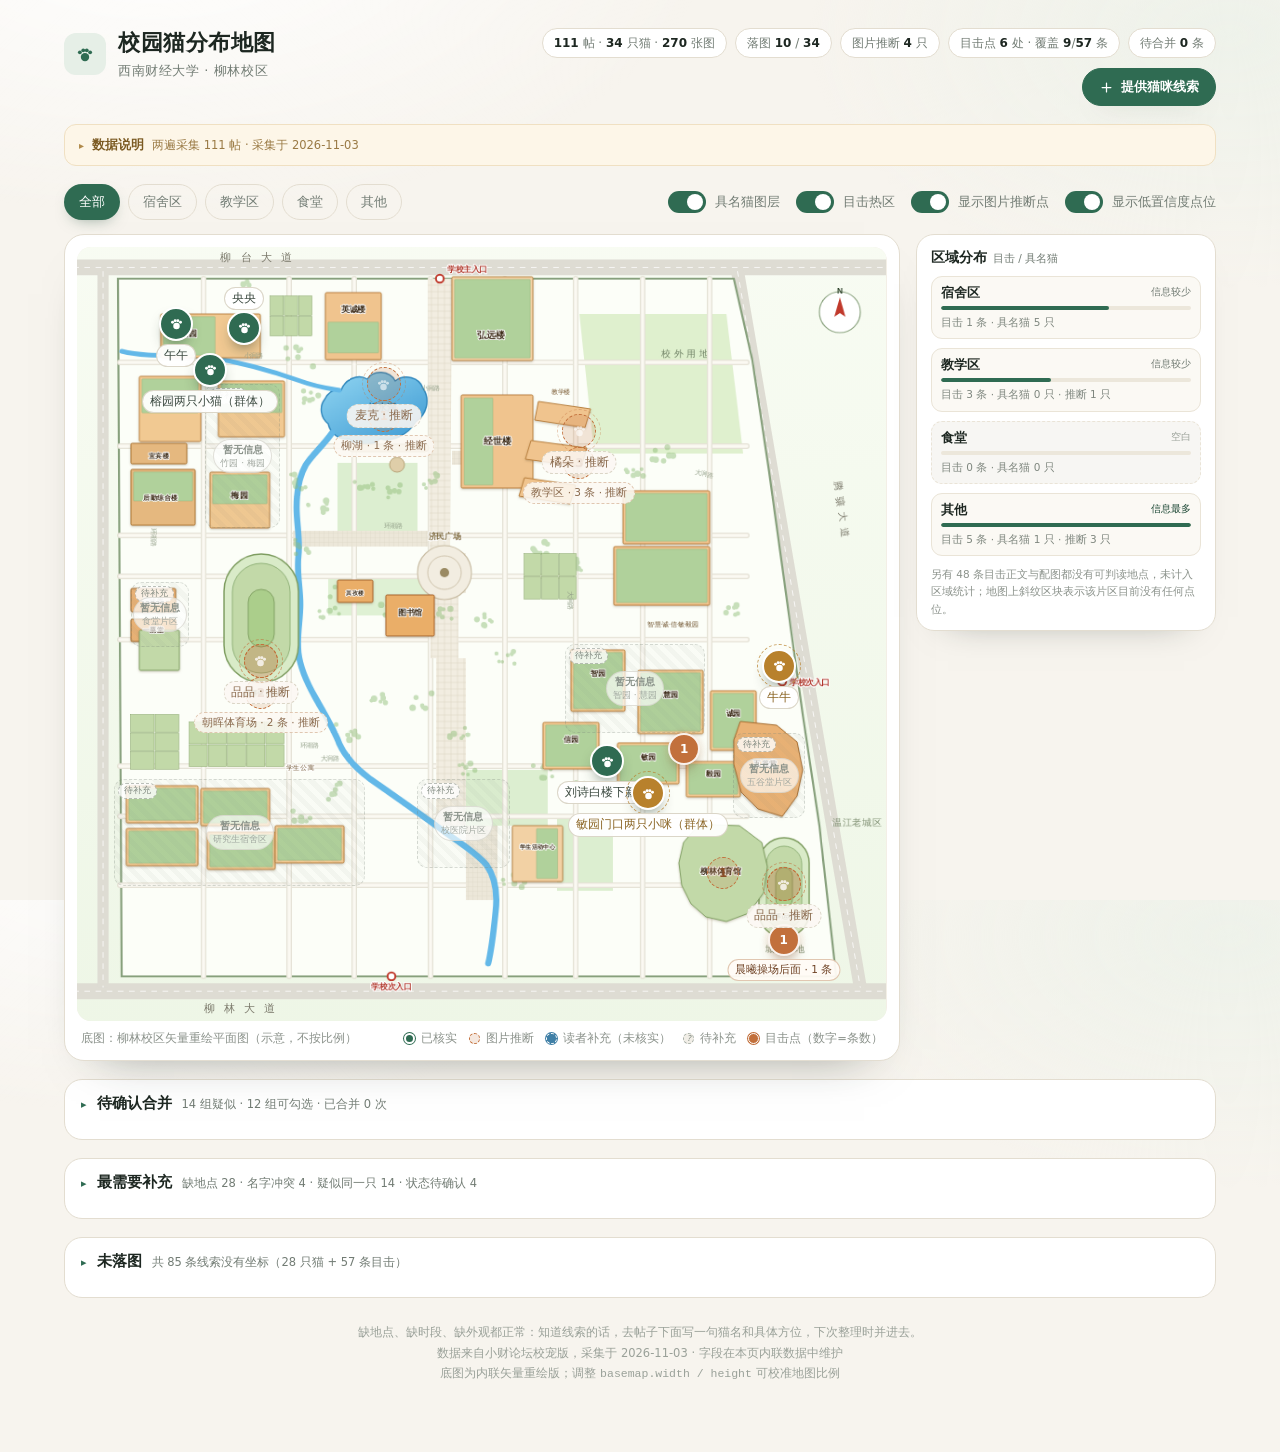
==== index.html @ 841f209a "fix: guard map picker against early clicks" ====
<!DOCTYPE html>
<html lang="zh-CN"><head>
<meta charset="UTF-8">
<meta name="viewport" content="width=device-width, initial-scale=1, viewport-fit=cover">
<meta name="description" content="西南财经大学柳林校区校园猫分布地图：具名猫、目击热区、图片推断与待补充区域。">
<meta name="color-scheme" content="light">
<meta name="theme-color" content="#f7f4ee">
<link rel="icon" href="data:image/svg+xml,%3Csvg xmlns='http://www.w3.org/2000/svg' viewBox='0 0 24 24'%3E%3Crect width='24' height='24' rx='6' fill='%23e6efe7'/%3E%3Cg fill='%232f6b52'%3E%3Ccircle cx='12' cy='15.4' r='4.6'/%3E%3Ccircle cx='6.4' cy='10.2' r='2.1'/%3E%3Ccircle cx='10.1' cy='8' r='2.1'/%3E%3Ccircle cx='13.9' cy='8' r='2.1'/%3E%3Ccircle cx='17.6' cy='10.2' r='2.1'/%3E%3C/g%3E%3C/svg%3E">
<title>校园猫分布地图 · 柳林校区（原型）</title>
<style>
  :root {
    --paper: #f7f4ee;
    --card: #ffffff;
    --ink: #1d2721;
    --muted: #727c74;
    --accent: #2f6b52;
    --accent-deep: #1f4a37;
    --accent-soft: #e6efe7;
    --line: #e3ddd0;
    --amber: #b8812c;
    --heat: #c2703c;
    --radius: 16px;
    --inv: 1;
  }

  * { box-sizing: border-box; }

  html, body { height: 100%; }

  body {
    margin: 0;
    color: var(--ink);
    background:
      radial-gradient(900px 460px at 12% -8%, #ffffff 0%, rgba(255, 255, 255, 0) 62%),
      radial-gradient(700px 420px at 96% 4%, #eef2ea 0%, rgba(238, 242, 234, 0) 60%),
      var(--paper);
    font-family: -apple-system, BlinkMacSystemFont, "PingFang SC", "Hiragino Sans GB",
      "Microsoft YaHei", "Segoe UI", system-ui, sans-serif;
    -webkit-font-smoothing: antialiased;
  }

  [hidden] { display: none !important; }

  button { font: inherit; color: inherit; }

  .app {
    max-width: 1200px;
    margin: 0 auto;
    padding: 28px 24px 56px;
  }

  /* ---------- 顶栏 ---------- */
  .head {
    display: flex;
    align-items: flex-start;
    justify-content: space-between;
    gap: 16px;
    flex-wrap: wrap;
  }

  .brand { display: flex; align-items: center; gap: 12px; }

  .brand-mark {
    width: 42px;
    height: 42px;
    flex: 0 0 auto;
    border-radius: 12px;
    background: var(--accent-soft);
    display: grid;
    place-items: center;
  }

  .brand-mark svg { width: 22px; height: 22px; }

  h1 {
    margin: 0;
    font-size: 22px;
    letter-spacing: 0.5px;
    font-weight: 600;
  }

  .sub {
    margin: 4px 0 0;
    font-size: 13px;
    color: var(--muted);
    letter-spacing: 0.6px;
  }

  .badges { display: flex; gap: 8px; flex-wrap: wrap; }

  .badge {
    font-size: 12px;
    line-height: 1;
    padding: 8px 11px;
    border-radius: 999px;
    background: #fff;
    border: 1px solid var(--line);
    color: var(--muted);
    white-space: nowrap;
  }

  .badge b { color: var(--ink); font-weight: 600; }

  .badge-sample {
    background: #fdf3e2;
    border-color: #eed9b6;
    color: #8a5f1c;
  }

  .notice {
    margin: 18px 0 0;
    padding: 11px 14px;
    font-size: 12.5px;
    line-height: 1.6;
    color: #7b5a22;
    background: #fdf6e8;
    border: 1px solid #f0e0c2;
    border-radius: 12px;
  }

  .data-details {
    padding: 0;
    overflow: hidden;
  }

  .data-details > summary {
    display: flex;
    align-items: baseline;
    gap: 8px;
    flex-wrap: wrap;
    padding: 10px 14px;
    font-size: 12.5px;
    font-weight: 600;
    color: #7b5a22;
    cursor: pointer;
    list-style: none;
  }

  .data-details > summary::-webkit-details-marker { display: none; }

  .data-details > summary::before {
    content: "▸";
    font-size: 10px;
    color: #b08a4a;
    transition: transform 0.2s ease;
  }

  .data-details[open] > summary::before { transform: rotate(90deg); }

  .notice-summary {
    font-size: 11.5px;
    font-weight: 400;
    color: #9a7a45;
  }

  .notice-body {
    margin: 0;
    padding: 0 14px 12px 32px;
    font-size: 12.5px;
    line-height: 1.7;
    color: #7b5a22;
  }

  .notice-warn {
    color: #8a3b2a;
    background: #fdf1ee;
    border-color: #efcfc7;
  }

  /* ---------- 筛选 ---------- */
  .controls {
    display: flex;
    align-items: center;
    justify-content: space-between;
    gap: 14px;
    flex-wrap: wrap;
    margin: 18px 0 14px;
  }

  .chips { position: relative; display: flex; gap: 8px; flex-wrap: wrap; }

  .chip-ink {
    position: absolute;
    left: 0;
    top: 0;
    width: 0;
    height: 0;
    border-radius: 999px;
    background: var(--accent);
    box-shadow: 0 6px 16px -8px rgba(31, 74, 55, 0.55);
    transition: transform 0.32s cubic-bezier(0.22, 0.61, 0.36, 1), width 0.32s cubic-bezier(0.22, 0.61, 0.36, 1), height 0.2s ease;
    pointer-events: none;
    z-index: 0;
  }

  .chip {
    position: relative;
    z-index: 1;
    padding: 8px 14px;
    font-size: 13px;
    border-radius: 999px;
    border: 1px solid var(--line);
    background: transparent;
    color: var(--muted);
    cursor: pointer;
    transition: background 0.18s, color 0.18s, border-color 0.18s;
  }

  .chip:hover { background: #fff; border-color: #cbd6cd; color: var(--ink); }

  .chip[aria-pressed="true"] {
    background: var(--accent);
    border-color: var(--accent);
    color: #fff;
  }

  .chips-ready .chip[aria-pressed="true"],
  .chips-ready .chip[aria-pressed="true"]:hover {
    background: transparent;
    border-color: transparent;
    color: #fff;
  }

  .chip:focus-visible { outline: 2px solid var(--accent-deep); outline-offset: 3px; }

  .chip.is-pulsing::after {
    content: "";
    position: absolute;
    inset: -3px;
    border-radius: 999px;
    border: 2px solid var(--accent);
    pointer-events: none;
    animation: chipPulse 0.6s ease-out both;
  }

  @keyframes chipPulse {
    0% { opacity: 0.6; transform: scale(0.92); }
    100% { opacity: 0; transform: scale(1.22); }
  }

  .switch {
    display: inline-flex;
    align-items: center;
    gap: 9px;
    font-size: 13px;
    color: var(--muted);
    cursor: pointer;
    user-select: none;
  }

  .switch input { position: absolute; opacity: 0; pointer-events: none; }

  .track {
    width: 38px;
    height: 22px;
    border-radius: 999px;
    background: #dcd8cb;
    position: relative;
    transition: background 0.18s;
    flex: 0 0 auto;
  }

  .track::after {
    content: "";
    position: absolute;
    top: 3px;
    left: 3px;
    width: 16px;
    height: 16px;
    border-radius: 50%;
    background: #fff;
    transition: transform 0.18s;
  }

  .switch input:checked + .track { background: var(--accent); }
  .switch input:checked + .track::after { transform: translateX(16px); }
  .switch input:focus-visible + .track { outline: 2px solid var(--accent); outline-offset: 2px; }

  .layer-switches {
    display: flex;
    gap: 12px 16px;
    flex-wrap: wrap;
    align-items: center;
  }

  /* ---------- 地图 ---------- */
  .map-card {
    background: var(--card);
    border: 1px solid var(--line);
    border-radius: 20px;
    padding: 12px;
    box-shadow: 0 24px 48px -36px rgba(28, 38, 32, 0.55);
  }

  .map-stage {
    position: relative;
    width: 100%;
    margin: 0 auto;
    aspect-ratio: 4 / 3; /* 有官方底图时由 basemap.width / height 覆盖 */
    overflow: hidden;
    border-radius: 14px;
    background: #f3efe6;
    touch-action: manipulation;
  }

  /* 底图层：所有校准（平移、缩放）只作用在这一层 */
  .map-layer {
    position: absolute;
    inset: 0;
    transform-origin: 0 0;
    will-change: transform;
  }

  .base-map {
    display: block;
    width: 100%;
    height: 100%;
  }

  /* ---------- 点位 ---------- */
  .markers { position: absolute; inset: 0; z-index: 2; pointer-events: none; }

  .marker {
    position: absolute;
    width: 0;
    height: 0;
    transform: scale(calc(var(--inv) * var(--finv, 1)));
    transform-origin: 0 0;
    pointer-events: none;
  }

  .pin {
    position: absolute;
    left: 0;
    top: 0;
    width: 34px;
    height: 34px;
    padding: 0;
    border: 2px solid #fff;
    border-radius: 50%;
    background: var(--accent);
    display: grid;
    place-items: center;
    transform: translate(-50%, -50%);
    cursor: pointer;
    pointer-events: auto;
    box-shadow: 0 8px 16px -8px rgba(18, 40, 28, 0.85);
    transition: transform 0.16s ease, background 0.16s ease, box-shadow 0.16s ease;
  }

  .pin svg { width: 17px; height: 17px; }

  .pin:hover { transform: translate(-50%, -50%) scale(1.1); }

  .pin:focus-visible { outline: 2px solid var(--accent-deep); outline-offset: 3px; }

  .marker.is-active .pin {
    background: var(--accent-deep);
    box-shadow: 0 0 0 6px rgba(47, 107, 82, 0.2), 0 10px 20px -10px rgba(18, 40, 28, 0.9);
  }

  .marker.is-low .pin { background: var(--amber); }

  .marker.is-low .pin::after {
    content: "";
    position: absolute;
    inset: -7px;
    border-radius: 50%;
    border: 1.5px dashed rgba(184, 129, 44, 0.75);
  }

  .marker-label {
    position: absolute;
    left: 0;
    top: 20px;
    transform: translateX(-50%);
    padding: 2px 7px;
    font-size: 11.5px;
    line-height: 1.5;
    white-space: nowrap;
    color: #3c4a41;
    background: rgba(255, 255, 255, 0.94);
    border: 1px solid rgba(216, 210, 194, 0.9);
    border-radius: 999px;
    pointer-events: none;
  }

  .marker.is-low .marker-label { color: #8a6423; }

  .marker.label-top .marker-label { top: auto; bottom: 18px; }

  .map-empty {
    position: absolute;
    left: 50%;
    bottom: 14px;
    z-index: 7;
    transform: translateX(-50%);
    padding: 8px 14px;
    font-size: 12px;
    color: var(--muted);
    background: rgba(255, 255, 255, 0.95);
    border: 1px solid var(--line);
    border-radius: 999px;
    box-shadow: 0 10px 24px -18px rgba(18, 40, 28, 0.5);
    white-space: nowrap;
    pointer-events: none;
  }

  .map-foot {
    display: flex;
    justify-content: space-between;
    gap: 12px;
    flex-wrap: wrap;
    margin: 10px 4px 2px;
    font-size: 11.5px;
    color: #8b928b;
  }

  .legend-key { display: inline-flex; align-items: center; gap: 6px; }

  .legend-dot {
    width: 10px;
    height: 10px;
    border-radius: 50%;
    background: var(--amber);
    box-shadow: 0 0 0 1px rgba(184, 129, 44, 0.4);
  }

  .legend-states {
    display: flex;
    align-items: center;
    gap: 12px;
    flex-wrap: wrap;
  }

  .lg {
    width: 11px;
    height: 11px;
    border-radius: 50%;
    display: inline-block;
    flex: 0 0 auto;
  }

  .lg-ok {
    background: var(--accent);
    border: 2px solid #fff;
    box-shadow: 0 0 0 1px var(--accent);
  }

  .lg-infer {
    background: rgba(194, 112, 60, 0.16);
    border: 1.5px dashed var(--heat);
  }

  .lg-need {
    display: inline-grid;
    place-items: center;
    background: #f1eee7;
    border: 1.5px dashed #a9b0a8;
    color: #7f887f;
    font-size: 8px;
    line-height: 1;
  }

  .lg-heat {
    background: var(--heat);
    border: 1.5px solid #fff;
    box-shadow: 0 0 0 1px var(--heat);
  }

  .lg-reader {
    background: #3f7fa6;
    border: 1.5px dashed #fff;
    box-shadow: 0 0 0 1px #3f7fa6;
  }

  /* ---------- 地图 + 侧栏 ---------- */
  .map-row {
    display: grid;
    grid-template-columns: minmax(0, 1fr) 300px;
    gap: 16px;
    align-items: start;
  }

  .zone-panel {
    position: sticky;
    top: 16px;
    background: var(--card);
    border: 1px solid var(--line);
    border-radius: 18px;
    padding: 14px 14px 12px;
    box-shadow: 0 18px 36px -32px rgba(28, 38, 32, 0.5);
  }

  .zone-panel h2 {
    margin: 0;
    font-size: 14px;
    font-weight: 600;
    display: flex;
    align-items: baseline;
    gap: 6px;
    flex-wrap: wrap;
  }

  .zone-panel h2 span {
    font-size: 10.5px;
    font-weight: 400;
    color: var(--muted);
  }

  .zone-note {
    margin: 10px 0 0;
    font-size: 10.5px;
    line-height: 1.65;
    color: #8b928b;
  }

  .zrow {
    width: 100%;
    display: grid;
    grid-template-columns: 1fr auto;
    gap: 4px 8px;
    margin-top: 9px;
    padding: 8px 9px;
    border: 1px solid #eae4d7;
    border-radius: 11px;
    background: #fbf9f4;
    text-align: left;
    cursor: pointer;
    transition: border-color 0.16s, background 0.16s;
  }

  .zrow:hover { border-color: #cbd6cd; background: #fff; }

  .zrow.is-selected {
    border-color: var(--accent);
    background: var(--accent-soft);
    box-shadow: inset 0 0 0 1px rgba(47, 107, 82, 0.12);
  }

  .zrow.is-selected .zname,
  .zrow.is-selected .zstatus { color: var(--accent-deep); }

  .zrow.is-empty { background: #f7f6f3; border-style: dashed; }

  .zname { font-size: 12.5px; font-weight: 600; }

  .zstatus { font-size: 10px; color: var(--muted); white-space: nowrap; }

  .zrow.is-empty .zstatus { color: #9aa199; }

  .zstatus.is-max { color: var(--accent-deep); }

  .zbar {
    grid-column: 1 / -1;
    height: 4px;
    border-radius: 999px;
    background: #ece7db;
    overflow: hidden;
  }

  .zbar > i {
    display: block;
    height: 100%;
    border-radius: 999px;
    background: var(--accent);
    transition: width 0.4s cubic-bezier(0.22, 0.61, 0.36, 1);
  }

  .zrow.is-empty .zbar > i { background: #d8d3c6; }

  .zcounts {
    grid-column: 1 / -1;
    font-size: 10.5px;
    color: #7f877f;
    line-height: 1.55;
  }

  /* ---------- 目击热区 ---------- */
  .sights-layer { position: absolute; inset: 0; z-index: 1; pointer-events: none; }

  .heat {
    position: absolute;
    width: 0;
    height: 0;
    transform: scale(calc(var(--inv) * var(--finv, 1)));
    transform-origin: 0 0;
    pointer-events: none;
  }

  .heat-btn {
    position: absolute;
    left: 0;
    top: 0;
    width: 32px;
    height: 32px;
    padding: 0;
    border: 2px solid #fff;
    border-radius: 50%;
    background: var(--heat);
    color: #fff;
    font-size: 12px;
    font-weight: 600;
    line-height: 1;
    display: grid;
    place-items: center;
    transform: translate(-50%, -50%);
    cursor: pointer;
    pointer-events: auto;
    box-shadow: 0 8px 16px -8px rgba(92, 48, 20, 0.85);
    transition: transform 0.16s ease, box-shadow 0.16s ease;
  }

  .heat-btn::after {
    content: "";
    position: absolute;
    inset: -9px;
    border-radius: 50%;
    background: radial-gradient(circle, rgba(194, 112, 60, 0.26), rgba(194, 112, 60, 0) 70%);
    z-index: -1;
    pointer-events: none;
  }

  .heat-btn:hover { transform: translate(-50%, -50%) scale(1.1); }

  .heat.is-infer .heat-btn {
    background: rgba(194, 112, 60, 0.16);
    border: 1.5px dashed var(--heat);
    color: #8a4d27;
    box-shadow: none;
  }

  .heat.is-infer .heat-btn::after { display: none; }

  .heat-label {
    position: absolute;
    left: 0;
    top: 19px;
    transform: translateX(-50%);
    padding: 2px 7px;
    font-size: 10.5px;
    line-height: 1.5;
    white-space: nowrap;
    color: #6f4325;
    background: rgba(255, 251, 246, 0.95);
    border: 1px solid rgba(222, 195, 170, 0.9);
    border-radius: 999px;
    pointer-events: none;
  }

  .heat.is-infer .heat-label {
    color: #8a6a4d;
    border-style: dashed;
    background: rgba(252, 248, 243, 0.86);
  }

  /* ---------- 图片推断点 ---------- */
  .marker.is-infer .pin {
    background: rgba(194, 112, 60, 0.18);
    border: 1.5px dashed var(--heat);
    box-shadow: none;
  }

  .marker.is-infer .pin svg { opacity: 0.6; }

  .marker.is-infer .pin::after {
    content: "";
    position: absolute;
    inset: -6px;
    border-radius: 50%;
    border: 1px dashed rgba(194, 112, 60, 0.35);
  }

  .marker.is-infer .marker-label {
    color: #8a6a4d;
    border-style: dashed;
    background: rgba(252, 248, 243, 0.88);
  }

  /* ---------- 读者补充点（第三种视觉） ---------- */
  .marker.is-reader .pin {
    background: #3f7fa6;
    border: 1.5px dashed #fff;
    box-shadow: 0 8px 16px -8px rgba(33, 68, 92, 0.8);
  }

  .marker.is-reader .pin::after {
    content: "补";
    position: absolute;
    right: -7px;
    bottom: -7px;
    width: 15px;
    height: 15px;
    border-radius: 50%;
    background: #fff;
    border: 1px solid #3f7fa6;
    color: #3f7fa6;
    font-size: 8px;
    line-height: 13px;
    text-align: center;
  }

  .marker.is-reader .marker-label {
    color: #2f6484;
    border-color: #bcd3e2;
    background: rgba(240, 247, 252, 0.94);
  }

  /* ---------- 空白区块覆盖层 ---------- */
  .empty-blocks { position: absolute; inset: 0; z-index: 0; pointer-events: none; }

  .empty-block {
    position: absolute;
    padding: 0;
    cursor: pointer;
    pointer-events: auto;
    border: 1px dashed rgba(120, 130, 119, 0.26);
    border-radius: 10px;
    background: repeating-linear-gradient(
      45deg,
      rgba(120, 130, 119, 0.07) 0,
      rgba(120, 130, 119, 0.07) 5px,
      rgba(120, 130, 119, 0.02) 5px,
      rgba(120, 130, 119, 0.02) 10px
    );
    display: grid;
    place-items: center;
  }

  .empty-block:hover { border-color: rgba(120, 130, 119, 0.5); }

  .empty-badge {
    position: absolute;
    top: 3px;
    left: 3px;
    padding: 1px 5px;
    transform: scale(calc(var(--inv) * var(--finv, 1)));
    transform-origin: 0 0;
    border: 1px dashed rgba(120, 130, 119, 0.5);
    border-radius: 999px;
    background: rgba(255, 255, 255, 0.8);
    font-size: 8.5px;
    line-height: 1.4;
    color: #7f887f;
    white-space: nowrap;
  }

  .empty-label {
    transform: scale(calc(var(--inv) * var(--finv, 1)));
    transform-origin: center;
    padding: 2px 6px;
    font-size: 9.5px;
    line-height: 1.5;
    color: #899189;
    background: rgba(255, 255, 255, 0.66);
    border: 1px solid rgba(205, 204, 194, 0.6);
    border-radius: 999px;
    white-space: nowrap;
    text-align: center;
  }

  .empty-label b { display: block; font-weight: 600; font-size: 10px; }
  .empty-label span { display: block; font-size: 9px; color: #a1a8a0; }

  /* ---------- 详情卡：推断 / 目击 ---------- */
  .infer-banner {
    padding: 9px 16px;
    font-size: 11.5px;
    line-height: 1.6;
    color: #8a4d27;
    background: #fbf1e8;
    border-bottom: 1px dashed #e7cbb4;
    border-radius: 20px 20px 0 0;
  }

  .infer-box {
    margin-top: 12px;
    padding: 11px 12px;
    border-radius: 12px;
    background: #fbf4ed;
    border: 1px dashed #e4c8b1;
    font-size: 12px;
    color: #6d5746;
    line-height: 1.65;
  }

  .infer-box b { display: block; font-size: 11.5px; color: #8a4d27; margin-bottom: 4px; }

  .infer-cand {
    display: block;
    margin-top: 5px;
    padding-left: 8px;
    border-left: 2px solid #e7cbb4;
  }

  .infer-cand em { font-style: normal; font-weight: 600; color: #7a4322; }

  .sight-photos {
    display: flex;
    gap: 8px;
    flex-wrap: wrap;
    margin: 12px 16px 0;
  }

  .sight-photos img {
    width: 96px;
    height: 96px;
    object-fit: cover;
    border-radius: 9px;
    border: 1px solid var(--line);
    background: #eef2ea;
  }

  .sight-entry {
    margin-top: 9px;
    padding: 9px 10px;
    border-radius: 10px;
    background: #faf8f2;
    border: 1px solid #eee8db;
    font-size: 12px;
    line-height: 1.6;
    color: #55635a;
  }

  .sight-entry b { font-size: 11.5px; color: #8a4d27; font-weight: 600; }
  .sight-entry i { font-style: normal; color: #9aa199; }

  .zone-level {
    display: inline-block;
    font-size: 10.5px;
    padding: 3px 8px;
    border-radius: 999px;
    background: #fdf3e2;
    color: #8a5f1c;
  }

  /* ---------- 读者补充 ---------- */
  .supp-row {
    display: flex;
    gap: 8px;
    flex-wrap: wrap;
    margin-top: 16px;
    padding-top: 12px;
    border-top: 1px dashed #e6e0d3;
  }

  .supp-btn {
    padding: 8px 12px;
    font-size: 12px;
    border-radius: 999px;
    border: 1px solid #cfe0d4;
    background: var(--accent-soft);
    color: var(--accent-deep);
    cursor: pointer;
  }

  .supp-btn:hover { background: #dcebe1; }

  .supp-btn.ghost { background: #fff; border-color: var(--line); color: var(--muted); }

  .supp-btn.ghost:hover { color: var(--ink); border-color: #cbd6cd; }

  .need-groups { display: grid; gap: 10px; }

  .need-group {
    border: 1px solid #eee8db;
    border-radius: 12px;
    background: #fbf9f4;
    padding: 10px 12px;
  }

  .need-head {
    display: flex;
    align-items: baseline;
    gap: 8px;
    flex-wrap: wrap;
    font-size: 13px;
    font-weight: 600;
  }

  .need-head span { font-size: 11px; font-weight: 400; color: var(--muted); }

  .need-item {
    display: flex;
    align-items: baseline;
    gap: 8px;
    flex-wrap: wrap;
    margin-top: 7px;
    padding-top: 7px;
    border-top: 1px dashed #eae4d7;
    font-size: 11.5px;
    line-height: 1.6;
    color: #6b756d;
  }

  .need-item:first-of-type { margin-top: 7px; }

  .need-name { font-weight: 600; color: var(--ink); }

  .need-why { flex: 1 1 180px; }

  .mini-link {
    border: none;
    background: none;
    padding: 0;
    font: inherit;
    color: var(--accent);
    cursor: pointer;
  }

  .mini-link:hover { text-decoration: underline; }

  .need-actions { display: flex; gap: 8px; flex-wrap: wrap; margin-left: auto; }

  .ghost-btn {
    padding: 5px 9px;
    font-size: 11px;
    border-radius: 999px;
    border: 1px solid var(--line);
    background: #fff;
    color: var(--muted);
    cursor: pointer;
  }

  .ghost-btn:hover { color: var(--ink); border-color: #cbd6cd; }

  .export-btn {
    padding: 7px 12px;
    font-size: 11.5px;
    border-radius: 999px;
    border: 1px solid #cfe0d4;
    background: var(--accent-soft);
    color: var(--accent-deep);
    cursor: pointer;
  }

  .export-btn:hover { background: #dcebe1; }

  /* ---------- 待补充空位 / 卡片编辑区 ---------- */
  .slots {
    display: grid;
    grid-template-columns: 1fr 1fr;
    gap: 8px;
    margin-top: 12px;
  }

  .slot {
    min-height: 54px;
    padding: 7px 9px;
    border: 1px solid #ece6d9;
    border-radius: 10px;
    background: #fbf9f4;
  }

  .slot-label {
    display: block;
    margin-bottom: 3px;
    font-size: 9.5px;
    letter-spacing: 0.5px;
    color: #9aa199;
  }

  .slot-value {
    font-size: 11.5px;
    line-height: 1.5;
    color: #55635a;
    word-break: break-word;
  }

  .slot.is-missing {
    border-style: dashed;
    background: #f7f6f3;
  }

  .slot.is-missing .slot-value { color: #8b928b; }

  .slot-chip {
    display: inline-block;
    margin-left: 4px;
    padding: 1px 6px;
    border: 1px dashed #c9c3b5;
    border-radius: 999px;
    font-size: 9px;
    color: #8b928b;
    vertical-align: 1px;
  }

  .edit-box {
    margin-top: 14px;
    padding-top: 12px;
    border-top: 1px dashed var(--line);
  }

  .edit-box h4 { margin: 0 0 8px; font-size: 12.5px; font-weight: 600; }

  .edit-box .field { margin-top: 8px; }

  .edit-box .report-actions { margin-top: 10px; }

  .edit-box .report-tip b { color: var(--accent-deep); }

  .field { display: block; margin-top: 10px; font-size: 12px; color: #55635a; }

  .field em { font-style: normal; color: #a4573b; }

  .field input[type="text"],
  .field textarea {
    display: block;
    width: 100%;
    margin-top: 5px;
    padding: 8px 10px;
    border: 1px solid #ddd7c8;
    border-radius: 9px;
    background: #fff;
    font: inherit;
    color: var(--ink);
    outline: none;
  }

  .field input[type="text"]:focus,
  .field textarea:focus { border-color: var(--accent); box-shadow: 0 0 0 3px rgba(47, 107, 82, 0.1); }

  .field textarea { min-height: 62px; resize: vertical; }

  .saw { display: flex; align-items: center; gap: 10px; font-size: 12px; color: #55635a; }

  .saw label { display: inline-flex; align-items: center; gap: 4px; cursor: pointer; }

  .report-actions { display: flex; gap: 8px; flex-wrap: wrap; margin-top: 14px; }

  .report-actions .supp-btn { padding: 9px 13px; }

  .report-actions .supp-btn[disabled] { opacity: 0.45; cursor: not-allowed; }

  .report-tip { margin: 10px 0 0; font-size: 10.5px; line-height: 1.6; color: #9aa199; }

  /* ---------- 详情卡 ---------- */
  .backdrop {
    position: fixed;
    inset: 0;
    background: rgba(22, 30, 26, 0.42);
    backdrop-filter: blur(2px);
    z-index: 30;
    animation: fade 0.18s ease both;
  }

  .sheet {
    position: fixed;
    z-index: 40;
    left: 50%;
    top: 50%;
    width: min(430px, calc(100vw - 32px));
    max-height: 86vh;
    overflow: auto;
    transform: translate(-50%, -50%);
    background: var(--card);
    border-radius: 20px;
    box-shadow: 0 40px 80px -40px rgba(16, 26, 21, 0.65);
    animation: pop 0.2s ease both;
  }

  .sheet-head {
    display: flex;
    align-items: center;
    justify-content: space-between;
    gap: 10px;
    padding: 14px 16px 0;
  }

  .tag {
    font-size: 11.5px;
    padding: 5px 10px;
    border-radius: 999px;
    background: var(--accent-soft);
    color: var(--accent-deep);
    letter-spacing: 0.4px;
  }

  .tag-sample { background: #fdf3e2; color: #8a5f1c; }

  .tag-infer { background: #fbf1e8; color: #8a4d27; border: 1px dashed #e7cbb4; }

  .tag-reader { background: #eaf2f8; color: #2f6484; border: 1px dashed #b9d2e2; }

  .reader-banner { background: #3f7fa6; border-color: #3f7fa6; }

  .merge-banner { background: #4d6a5a; border-color: #4d6a5a; }

  .tag-heat { background: #fbece2; color: #8a4d27; }

  .close {
    width: 30px;
    height: 30px;
    border: 1px solid var(--line);
    border-radius: 50%;
    background: #fff;
    color: var(--muted);
    font-size: 18px;
    line-height: 1;
    cursor: pointer;
    display: grid;
    place-items: center;
  }

  .close:hover { color: var(--ink); border-color: #cfd6ca; }

  .photo {
    position: relative;
    margin: 12px 16px 0;
    aspect-ratio: 4 / 3;
    border-radius: 12px;
    overflow: hidden;
    background: linear-gradient(150deg, #eef2ea, #e4e9df);
  }

  .photo img { width: 100%; height: 100%; object-fit: contain; display: block; }

  .photo-empty {
    position: absolute;
    inset: 0;
    display: flex;
    flex-direction: column;
    align-items: center;
    justify-content: center;
    gap: 4px;
  }

  .photo-empty svg { width: 96px; height: 60px; }

  .photo-empty span { font-size: 11.5px; color: #8d968c; letter-spacing: 0.4px; }

  .sheet-body { padding: 12px 16px 18px; }

  .cat-name {
    margin: 0;
    font-size: 19px;
    font-weight: 600;
    display: flex;
    align-items: center;
    gap: 8px;
    flex-wrap: wrap;
  }

  .cat-place {
    margin: 6px 0 0;
    display: flex;
    align-items: center;
    gap: 5px;
    font-size: 13px;
    color: var(--muted);
  }

  .cat-place svg { width: 13px; height: 13px; flex: 0 0 auto; }

  .conf {
    margin-top: 14px;
    padding: 11px 12px;
    border-radius: 12px;
    background: #faf8f2;
    border: 1px solid #eee8db;
  }

  .conf-top {
    display: flex;
    justify-content: space-between;
    align-items: baseline;
    font-size: 12px;
    color: var(--muted);
    margin-bottom: 7px;
  }

  .conf-top b { font-size: 13px; color: var(--ink); }

  .bar { height: 6px; border-radius: 999px; background: #e9e4d7; overflow: hidden; }

  .bar > i { display: block; height: 100%; border-radius: 999px; background: var(--accent); }

  .conf.is-low .bar > i { background: var(--amber); }

  .facts { margin: 14px 0 0; padding: 0; }

  .facts div {
    display: grid;
    grid-template-columns: 68px 1fr;
    gap: 10px;
    padding: 9px 0;
    border-top: 1px dashed #eae4d7;
    font-size: 13px;
  }

  .facts div:first-child { border-top: none; padding-top: 0; }

  .facts dt { color: #9aa199; font-size: 12px; }

  .facts dd { margin: 0; line-height: 1.65; word-break: break-word; }

  .source {
    margin: 14px 0 0;
    padding: 10px 12px;
    border-left: 3px solid var(--accent-soft);
    background: #f7faf7;
    border-radius: 0 10px 10px 0;
    font-size: 12.5px;
    color: #55635a;
    line-height: 1.6;
  }

  .source b { display: block; font-size: 11.5px; color: #9aa199; font-weight: 400; margin-bottom: 3px; }

  .foot-note {
    margin-top: 24px;
    text-align: center;
    font-size: 11.5px;
    line-height: 1.8;
    color: #9aa199;
  }

  /* ---------- 未落图列表 ---------- */
  .pending {
    margin-top: 22px;
    background: var(--card);
    border: 1px solid var(--line);
    border-radius: 18px;
    padding: 16px 16px 10px;
  }

  .pending-head {
    display: flex;
    align-items: center;
    justify-content: space-between;
    gap: 12px;
    flex-wrap: wrap;
  }

  .pending-head h2 {
    margin: 0;
    font-size: 15px;
    font-weight: 600;
    display: flex;
    align-items: baseline;
    gap: 8px;
  }

  .pending-head h2 span { font-size: 12px; color: var(--muted); font-weight: 400; }

  .seg { display: flex; gap: 6px; }

  .seg button {
    padding: 6px 11px;
    font-size: 12px;
    border-radius: 999px;
    border: 1px solid var(--line);
    background: #fff;
    color: var(--muted);
    cursor: pointer;
  }

  .seg button[aria-pressed="true"] { background: var(--accent-soft); border-color: #cfe0d4; color: var(--accent-deep); }

  .pending-hint { margin: 10px 0 12px; font-size: 12px; color: var(--muted); line-height: 1.6; }

  .ask {
    margin: 10px 0 0;
    padding: 10px 12px;
    border: 1px solid #dbe6dd;
    border-left: 3px solid var(--accent);
    border-radius: 0 12px 12px 0;
    background: #f7faf7;
    font-size: 12.5px;
    line-height: 1.7;
    color: #55635a;
  }

  .ask b { color: var(--accent-deep); font-weight: 600; }

  .ask span {
    display: block;
    margin-top: 2px;
    font-size: 11.5px;
    color: #7f8a80;
  }

  .pending-list { display: grid; gap: 8px; }

  .pend {
    display: flex;
    gap: 10px;
    align-items: flex-start;
    padding: 10px 12px;
    border-radius: 12px;
    background: #faf8f2;
    border: 1px solid #eee8db;
  }

  .pend-main { flex: 1; min-width: 0; }

  .pend-thumb {
    width: 62px;
    height: 62px;
    flex: 0 0 auto;
    object-fit: cover;
    border-radius: 9px;
    border: 1px solid #e3ddd0;
    background: #eef2ea;
  }

  .pend-top { display: flex; align-items: baseline; gap: 8px; flex-wrap: wrap; }

  .pend-name { font-size: 13.5px; font-weight: 600; }

  .pend-alias { font-size: 11.5px; color: var(--muted); }

  .pend-missing {
    display: inline-block;
    margin-left: auto;
    font-size: 11px;
    color: #8a5f1c;
    background: #fdf3e2;
    border-radius: 999px;
    padding: 2px 8px;
  }

  .pend-quote {
    margin: 8px 0 0;
    font-size: 12px;
    line-height: 1.65;
    color: #55635a;
    border-left: 2px solid #e2ddd0;
    padding-left: 8px;
    word-break: break-word;
  }

  .pend-foot {
    display: flex;
    justify-content: space-between;
    align-items: center;
    gap: 10px;
    margin-top: 8px;
    font-size: 11.5px;
    color: #9aa199;
  }

  .pend-link {
    border: none;
    background: none;
    padding: 0;
    font-size: 11.5px;
    color: var(--accent);
    cursor: pointer;
  }

  .pend-link:hover { text-decoration: underline; }

  /* ---------- 详情卡补充 ---------- */
  .cat-alias { margin: 6px 0 0; font-size: 12px; color: var(--muted); }

  .status-tag { background: #f3e7e3; color: #8c5343; }

  .rel {
    margin-top: 12px;
    padding: 10px 12px;
    border-radius: 12px;
    background: #f6f4fb;
    border: 1px solid #e5e0f0;
    font-size: 12px;
    color: #5b5570;
    line-height: 1.6;
  }

  .rel b { color: #4b4560; }

  .rel-line { display: block; margin-top: 3px; }

  .rel-link {
    border: none;
    background: none;
    padding: 0;
    font: inherit;
    color: #4b4560;
    font-weight: 600;
    text-decoration: underline;
    text-underline-offset: 2px;
    cursor: pointer;
  }

  /* ---------- 待确认合并 ---------- */
  .merge-list { display: grid; gap: 8px; }

  .merge-row {
    display: flex;
    align-items: baseline;
    gap: 10px;
    flex-wrap: wrap;
    padding: 10px 12px;
    border-radius: 12px;
    background: #f8f5fb;
    border: 1px solid #e7e1f0;
  }

  .merge-pair { display: flex; align-items: baseline; gap: 6px; flex-wrap: wrap; font-size: 13px; }

  .merge-name {
    border: none;
    background: none;
    padding: 0;
    font: inherit;
    font-weight: 600;
    color: #4b4560;
    text-decoration: underline;
    text-underline-offset: 2px;
    cursor: pointer;
  }

  .merge-sim {
    font-size: 11px;
    padding: 2px 8px;
    border-radius: 999px;
    background: #efe8f7;
    color: #6a5a86;
  }

  .merge-basis {
    flex: 1 1 220px;
    font-size: 11.5px;
    line-height: 1.6;
    color: #7a7288;
  }

  .merge-check {
    width: 16px;
    height: 16px;
    margin-top: 2px;
    accent-color: var(--accent);
    cursor: pointer;
    flex: 0 0 auto;
  }

  .merge-row.is-merged { background: #f3f7f3; border-color: #dbe6dd; }

  .merge-tag {
    font-size: 10.5px;
    padding: 2px 8px;
    border-radius: 999px;
    background: #e6efe7;
    color: var(--accent-deep);
  }

  .merge-tag.is-reader { background: #eaf2f8; color: #2f6484; }

  .merge-actions {
    display: flex;
    gap: 6px;
    align-items: center;
    flex-wrap: wrap;
  }

  .merge-actions .ghost-btn { padding: 5px 9px; }

  @keyframes fade { from { opacity: 0; } to { opacity: 1; } }
  @keyframes pop { from { opacity: 0; transform: translate(-50%, -46%); } to { opacity: 1; transform: translate(-50%, -50%); } }

  /* ---------- 数据维护折叠区 ---------- */
  .maint {
    margin-top: 18px;
    padding: 0 16px 12px;
    background: var(--card);
    border: 1px solid var(--line);
    border-radius: 18px;
    box-shadow: 0 18px 36px -32px rgba(28, 38, 32, 0.5);
  }

  .maint > summary {
    display: flex;
    align-items: baseline;
    gap: 10px;
    flex-wrap: wrap;
    padding: 14px 0;
    font-size: 15px;
    font-weight: 600;
    cursor: pointer;
    list-style: none;
  }

  .maint > summary::-webkit-details-marker { display: none; }

  .maint > summary::before {
    content: "▸";
    font-size: 11px;
    color: var(--accent);
    transition: transform 0.2s ease;
  }

  .maint[open] > summary::before { transform: rotate(90deg); }

  .maint[open] > summary {
    padding-bottom: 10px;
    margin-bottom: 10px;
    border-bottom: 1px dashed var(--line);
  }

  .maint-count {
    font-size: 11.5px;
    font-weight: 400;
    color: var(--muted);
  }

  .maint .pending {
    margin-top: 0;
    padding: 0;
    background: transparent;
    border: 0;
    border-radius: 0;
    box-shadow: none;
  }

  .maint .pending-head { margin-top: 2px; }
  .maint .pending-head h2 { display: none; }
  .maint .pending-head .need-actions { margin-left: auto; }

  /* ---------- 区域聚焦 ---------- */
  @property --finv { syntax: "<number>"; inherits: true; initial-value: 1; }
  @property --fx { syntax: "<percentage>"; inherits: false; initial-value: 50%; }
  @property --fy { syntax: "<percentage>"; inherits: false; initial-value: 50%; }
  @property --frx { syntax: "<percentage>"; inherits: false; initial-value: 40%; }
  @property --fry { syntax: "<percentage>"; inherits: false; initial-value: 40%; }

  .map-focus {
    position: absolute;
    inset: 0;
    transform-origin: 0 0;
    transition: transform 0.62s cubic-bezier(0.22, 0.61, 0.36, 1), --finv 0.62s cubic-bezier(0.22, 0.61, 0.36, 1);
  }

  .map-focus.is-focusing { will-change: transform; }

  .focus-shade {
    position: absolute;
    inset: 0;
    z-index: 0;
    pointer-events: none;
    opacity: 0;
    background: radial-gradient(
      ellipse var(--frx, 40%) var(--fry, 40%) at var(--fx, 50%) var(--fy, 50%),
      rgba(24, 34, 27, 0) 0 54%,
      rgba(24, 34, 27, 0.16) 72%,
      rgba(24, 34, 27, 0.34) 100%
    );
    transition: opacity 0.38s ease, --fx 0.62s cubic-bezier(0.22, 0.61, 0.36, 1), --fy 0.62s cubic-bezier(0.22, 0.61, 0.36, 1), --frx 0.62s cubic-bezier(0.22, 0.61, 0.36, 1), --fry 0.62s cubic-bezier(0.22, 0.61, 0.36, 1);
  }

  .map-stage.is-focused .focus-shade { opacity: 1; }

  .focus-fx {
    position: absolute;
    z-index: 1;
    pointer-events: none;
    opacity: 0;
    transition: opacity 0.32s ease, left 0.62s cubic-bezier(0.22, 0.61, 0.36, 1), top 0.62s cubic-bezier(0.22, 0.61, 0.36, 1), width 0.62s cubic-bezier(0.22, 0.61, 0.36, 1), height 0.62s cubic-bezier(0.22, 0.61, 0.36, 1);
  }

  .map-stage.is-focused .focus-fx { opacity: 1; }

  .focus-ring {
    position: absolute;
    inset: 0;
    border: 2px solid rgba(47, 107, 82, 0.58);
    border-radius: 26px;
    box-shadow: 0 0 0 7px rgba(47, 107, 82, 0.08), inset 0 0 36px rgba(47, 107, 82, 0.06);
  }

  .focus-fx.is-wide .focus-ring {
    border-style: dashed;
    border-color: rgba(47, 107, 82, 0.32);
    box-shadow: none;
  }

  .focus-fx.is-empty-zone .focus-ring {
    border-style: dashed;
    border-color: rgba(184, 129, 44, 0.7);
    box-shadow: 0 0 0 7px rgba(184, 129, 44, 0.08);
  }

  .focus-dot {
    position: absolute;
    left: 50%;
    top: 50%;
    width: 11px;
    height: 11px;
    transform: translate(-50%, -50%);
    border-radius: 50%;
    background: var(--accent-deep);
    box-shadow: 0 0 0 6px rgba(47, 107, 82, 0.15);
  }

  .focus-dot i {
    position: absolute;
    inset: 0;
    display: block;
    border-radius: 50%;
    border: 2px solid rgba(47, 107, 82, 0.75);
    animation: focusPulse 2.6s ease-out infinite;
  }

  .focus-dot i:nth-child(2) { animation-delay: 1.3s; }

  .focus-fx.is-empty-zone .focus-dot {
    background: var(--amber);
    box-shadow: 0 0 0 6px rgba(184, 129, 44, 0.14);
  }

  .focus-fx.is-empty-zone .focus-dot i { display: none; }

  @keyframes focusPulse {
    0% { transform: scale(0.7); opacity: 0.7; }
    75%, 100% { transform: scale(2.7); opacity: 0; }
  }

  .focus-badge {
    position: absolute;
    z-index: 6;
    left: 14px;
    top: 14px;
    padding: 7px 12px;
    font-size: 11.5px;
    font-weight: 600;
    color: var(--accent-deep);
    background: rgba(255, 255, 255, 0.95);
    border: 1px solid rgba(47, 107, 82, 0.28);
    border-radius: 999px;
    box-shadow: 0 10px 24px -16px rgba(18, 40, 28, 0.55);
    pointer-events: none;
    opacity: 0;
    transform: translateY(-4px);
    transition: opacity 0.3s ease, transform 0.3s ease;
  }

  .focus-badge.is-empty {
    color: #8a5f1c;
    border-color: #eed9b6;
    background: rgba(253, 243, 226, 0.96);
  }

  .map-stage.is-focused .focus-badge {
    opacity: 1;
    transform: translateY(0);
  }

  .map-stage { scroll-margin-top: 12px; }

  .marker-label,
  .heat-label { transition: visibility 0.16s ease; }

  .marker-label.is-label-hidden,
  .heat-label.is-label-hidden { visibility: hidden; }

  .marker:hover .marker-label,
  .marker:focus-within .marker-label,
  .heat:hover .heat-label,
  .heat:focus-within .heat-label { visibility: visible; }

  .sr-only {
    position: absolute;
    width: 1px;
    height: 1px;
    padding: 0;
    margin: -1px;
    overflow: hidden;
    clip: rect(0, 0, 0, 0);
    white-space: nowrap;
    border: 0;
  }

  .marker.is-zone-focus .pin::before,
  .heat.is-zone-focus .heat-btn::before {
    content: "";
    position: absolute;
    inset: -5px;
    border-radius: 50%;
    border: 1.5px solid rgba(47, 107, 82, 0.5);
    pointer-events: none;
    animation: zonePointPulse 2.2s ease-out infinite;
  }

  .heat.is-zone-focus .heat-btn::before { border-color: rgba(194, 112, 60, 0.55); }

  .marker.is-zone-focus.is-infer .pin::before {
    border-color: rgba(194, 112, 60, 0.45);
    border-style: dashed;
  }

  @keyframes zonePointPulse {
    0% { transform: scale(0.8); opacity: 0.65; }
    70%, 100% { transform: scale(2); opacity: 0; }
  }

  /* ---------- 线索提交 ---------- */
  .head-right {
    display: flex;
    flex-direction: column;
    align-items: flex-end;
    gap: 10px;
  }

  .contribute-btn {
    display: inline-flex;
    align-items: center;
    justify-content: center;
    gap: 7px;
    padding: 9px 16px;
    font-size: 13px;
    font-weight: 600;
    color: #fff;
    background: var(--accent);
    border: 1px solid var(--accent);
    border-radius: 999px;
    cursor: pointer;
    box-shadow: 0 12px 24px -18px rgba(18, 40, 28, 0.6);
    transition: background 0.18s ease, border-color 0.18s ease, transform 0.18s ease;
  }

  .contribute-btn:hover {
    background: var(--accent-deep);
    border-color: var(--accent-deep);
    transform: translateY(-1px);
  }

  .contribute-btn:focus-visible { outline: 2px solid var(--accent-deep); outline-offset: 3px; }
  .contribute-btn svg { width: 15px; height: 15px; }

  .sheet.contribute { width: min(560px, calc(100vw - 32px)); }

  .contrib-head { min-width: 0; }
  .contrib-title { margin: 0; font-size: 16px; font-weight: 600; }
  .contrib-sub { margin: 3px 0 0; font-size: 11px; color: var(--muted); }
  .contrib-intro { margin: 8px 0 0; font-size: 11.5px; line-height: 1.65; color: #6f7a71; }
  .contrib-grid { display: grid; grid-template-columns: 1fr 1fr; gap: 0 12px; margin-top: 8px; }
  .contrib-grid .field { margin-top: 10px; }
  .contrib-section-title { margin-top: 14px; font-size: 13px; font-weight: 600; color: var(--ink); }
  .contrib-tools { display: flex; gap: 8px; flex-wrap: wrap; margin-top: 7px; }
  .contrib-tools .supp-btn { padding: 8px 12px; font-size: 12px; }
  .contrib-loc {
    margin-top: 8px;
    padding: 9px 11px;
    border: 1px dashed #d8d2c2;
    border-radius: 10px;
    background: #faf8f2;
    font-size: 11.5px;
    line-height: 1.55;
    color: #8b928b;
  }
  .contrib-loc.is-set { border-style: solid; border-color: #cfe0d3; background: #f1f8f2; color: var(--accent-deep); }
  .contrib-status { min-height: 1.2em; margin: 8px 0 0; font-size: 11.5px; line-height: 1.6; color: #6f7a71; }
  .contrib-status.is-error { color: #a4573b; }
  .contrib-status.is-ok { color: var(--accent-deep); }
  .contrib-status a { color: var(--accent); }
  .contrib-hint { margin: 8px 0 0; font-size: 10.5px; line-height: 1.6; color: #9aa199; }
  .contrib-consent { display: flex; align-items: flex-start; gap: 8px; margin-top: 12px; font-size: 11.5px; line-height: 1.6; color: #55635a; cursor: pointer; }
  .contrib-consent input { margin-top: 2px; accent-color: var(--accent); flex: 0 0 auto; }
  .contrib-photo { display: flex; align-items: center; gap: 10px; flex-wrap: wrap; margin-top: 7px; }
  .contrib-photo img { display: none; width: 74px; height: 74px; object-fit: cover; border-radius: 9px; border: 1px solid var(--line); background: #f3efe6; }
  .contrib-photo img.is-on { display: block; }
  .contrib-photo small { flex: 1 1 200px; font-size: 10.5px; line-height: 1.55; color: #8b928b; }
  .contrib-actions { display: flex; gap: 8px; flex-wrap: wrap; margin-top: 14px; }
  .contrib-actions .export-btn { padding: 9px 14px; font-size: 12px; }
  .contrib-actions .ghost-btn { padding: 8px 12px; font-size: 11.5px; }

  .field select,
  .field input[type="datetime-local"] {
    display: block;
    width: 100%;
    margin-top: 5px;
    padding: 8px 10px;
    border: 1px solid #ddd7c8;
    border-radius: 9px;
    background: #fff;
    font: inherit;
    color: var(--ink);
    outline: none;
  }
  .field select:focus,
  .field input[type="datetime-local"]:focus { border-color: var(--accent); box-shadow: 0 0 0 3px rgba(47, 107, 82, 0.1); }
  .field input[type="file"] { display: block; margin-top: 6px; font-size: 11.5px; color: #55635a; }

  .pick-banner {
    position: absolute;
    z-index: 8;
    left: 50%;
    top: 12px;
    transform: translateX(-50%);
    display: flex;
    align-items: center;
    gap: 8px;
    max-width: calc(100% - 24px);
    padding: 8px 9px 8px 14px;
    border: 1px solid rgba(47, 107, 82, 0.3);
    border-radius: 999px;
    background: rgba(255, 255, 255, 0.97);
    box-shadow: 0 14px 30px -18px rgba(18, 40, 28, 0.55);
    font-size: 11.5px;
    color: var(--accent-deep);
    white-space: nowrap;
    pointer-events: none;
  }
  .pick-banner button {
    pointer-events: auto;
    padding: 4px 9px;
    border: 1px solid var(--line);
    border-radius: 999px;
    background: #fff;
    color: var(--muted);
    font-size: 11px;
    cursor: pointer;
  }
  .pick-banner button:hover { color: var(--ink); border-color: #cbd6cd; }
  .map-stage.is-picking,
  .map-stage.is-picking .map-focus { cursor: crosshair; }

  .draft-marker {
    position: absolute;
    z-index: 3;
    width: 0;
    height: 0;
    transform: scale(calc(var(--inv) * var(--finv, 1)));
    transform-origin: 0 0;
    pointer-events: none;
  }
  .draft-marker .pin {
    pointer-events: none;
    background: var(--heat);
    border-color: #fff;
    box-shadow: 0 0 0 6px rgba(194, 112, 60, 0.18), 0 10px 20px -10px rgba(92, 48, 20, 0.8);
  }
  .draft-marker .marker-label { color: #8a4d27; border-color: #e7cbb4; background: rgba(255, 251, 246, 0.96); }

  /* ---------- 移动端 ---------- */
  @media (max-width: 860px) {
    .map-row { grid-template-columns: minmax(0, 1fr); }
    .zone-panel { position: static; order: 2; }
  }

  @media (max-width: 700px) {
    .app { padding: 22px 14px 36px; }

    .chips {
      flex-wrap: nowrap;
      overflow-x: auto;
      padding: 2px 2px 6px;
      margin: 0 -2px;
      scrollbar-width: none;
      -webkit-overflow-scrolling: touch;
    }

    .chips::-webkit-scrollbar { display: none; }
    .focus-badge { left: 10px; top: 10px; font-size: 11px; padding: 6px 10px; }
    .chip { flex: 0 0 auto; }
    .layer-switches { width: 100%; }
    .head-right { width: 100%; align-items: stretch; }
    .contribute-btn { justify-content: center; }
    .sheet.contribute { width: 100%; }
    .contrib-grid { grid-template-columns: 1fr; }
    .pick-banner { font-size: 10.5px; white-space: normal; text-align: left; }
    h1 { font-size: 19px; }
    .badge { font-size: 11.5px; padding: 7px 10px; }
    .map-card { padding: 8px; border-radius: 16px; }
    .map-stage { border-radius: 12px; }

    .pin { width: 38px; height: 38px; }
    .pin svg { width: 18px; height: 18px; }
    .marker-label { top: 21px; font-size: 10px; padding: 1px 5px; }

    .heat-btn { width: 36px; height: 36px; font-size: 13px; }
    .heat-label { top: 19px; font-size: 9.5px; padding: 1px 5px; }

    .sight-photos img { width: 76px; height: 76px; }
    .slots { grid-template-columns: 1fr; }

    .sheet {
      left: 0;
      right: 0;
      top: auto;
      bottom: 0;
      width: 100%;
      max-height: 88vh;
      transform: none;
      border-radius: 20px 20px 0 0;
      animation: rise 0.24s ease both;
    }

    @keyframes rise { from { opacity: 0; transform: translateY(24px); } to { opacity: 1; transform: translateY(0); } }
  }

  @media (prefers-reduced-motion: reduce) {
    * { animation-duration: 0.01ms !important; transition-duration: 0.01ms !important; }
    .focus-dot i,
    .marker.is-zone-focus .pin::before,
    .heat.is-zone-focus .heat-btn::before { animation: none; }
  }
</style>
</head>

<body>
<div class="app">
  <header class="head">
    <div class="brand">
      <div class="brand-mark" aria-hidden="true">
        <svg viewBox="0 0 24 24">
          <g fill="#2f6b52">
            <circle cx="12" cy="15.4" r="4.6"></circle>
            <circle cx="6.4" cy="10.2" r="2.1"></circle>
            <circle cx="10.1" cy="8" r="2.1"></circle>
            <circle cx="13.9" cy="8" r="2.1"></circle>
            <circle cx="17.6" cy="10.2" r="2.1"></circle>
          </g>
        </svg>
      </div>
      <div>
        <h1>校园猫分布地图</h1>
        <p class="sub" id="campusName">西南财经大学 · 柳林校区</p>
      </div>
    </div>

    <div class="head-right">
    <div class="badges">
      <span class="badge"><b id="statPosts">111</b> 帖 · <b id="statCats">34</b> 只猫 · <b id="statImages">270</b> 张图</span>
      <span class="badge">落图 <b id="catCount">10</b> / <b id="catTotal">34</b></span>
      <span class="badge">图片推断 <b id="statInferred">4</b> 只</span>
      <span class="badge">目击点 <b id="statSpots">6</b> 处 · 覆盖 <b id="statPlacedSights">9</b>/<b id="statSights">57</b> 条</span>
      <span class="badge" id="queueBadge">待合并 <b id="queueCount">0</b> 条</span>
    </div>
    <button type="button" class="contribute-btn" id="contributeBtn">
      <svg viewBox="0 0 24 24" aria-hidden="true"><path d="M12 5v14M5 12h14" fill="none" stroke="currentColor" stroke-width="2" stroke-linecap="round"></path></svg>
      提供猫咪线索
    </button>
    </div>
  </header>

  <details class="notice data-details" id="dataDetails">
    <summary><span>数据说明</span><span class="notice-summary" id="noticeSummary">两遍采集 111 帖 · 2026-09-06 ～ 2026-11-02</span></summary>
    <p class="notice-body" id="dataNotice">两遍采集：第一遍 50 帖 + 第二遍 61 帖，postId 无重叠，合计 111 条唯一帖（2026-09-06 ～ 2026-11-02）｜第一遍列表曾少计 4 条，已按合并清单补齐；疑似同猫只标注不合并。本轮新增图片推断：仅依据配图中可判读的环境线索（楼牌/材质/跑道/围网等），置信度 0.15–0.35，全部标记“图片推断，未经证实”；24 只猫与 48 条目击图片无可判读线索，保持未落点。正文没写的地点一律留空。</p>
  </details>
  <p class="notice notice-warn" id="storageNote" hidden=""></p>

  <section class="controls" aria-label="筛选">
    <div class="chips" id="zoneChips"><span class="chip-ink" aria-hidden="true"></span><button type="button" class="chip" data-zone="all" aria-pressed="true">全部</button><button type="button" class="chip" data-zone="dorm" aria-pressed="false">宿舍区</button><button type="button" class="chip" data-zone="teaching" aria-pressed="false">教学区</button><button type="button" class="chip" data-zone="canteen" aria-pressed="false">食堂</button><button type="button" class="chip" data-zone="other" aria-pressed="false">其他</button></div>
    <div class="layer-switches">
      <label class="switch">
        <input type="checkbox" id="catLayerToggle" checked="">
        <span class="track" aria-hidden="true"></span>
        <span>具名猫图层</span>
      </label>
      <label class="switch">
        <input type="checkbox" id="sightLayerToggle" checked="">
        <span class="track" aria-hidden="true"></span>
        <span>目击热区</span>
      </label>
      <label class="switch">
        <input type="checkbox" id="inferToggle" checked="">
        <span class="track" aria-hidden="true"></span>
        <span>显示图片推断点</span>
      </label>
      <label class="switch">
        <input type="checkbox" id="lowToggle" checked="">
        <span class="track" aria-hidden="true"></span>
        <span>显示低置信度点位</span>
      </label>
    </div>
  </section>

  <p class="sr-only" id="mapStatus" role="status" aria-live="polite"></p>

  <div class="map-row">
  <section class="map-card">
    <div class="map-stage" id="mapStage" style="aspect-ratio: 1.045673 / 1; max-width: calc(89.93vh);">
      <!-- 底图独立容器：image 与示意平面都放在这里，校准参数只作用于此层 -->
      <div class="map-focus" id="mapFocus">
      <div class="map-layer" id="mapLayer" style="transform: translate(0px, 0px) scale(1); --inv: 1;">
        <svg xmlns="http://www.w3.org/2000/svg" class="base-map" id="baseMap" viewBox="60 78 870 832" width="870" height="832" preserveAspectRatio="xMidYMid meet" role="img" aria-label="柳林校区平面图（矢量重绘）" font-family="Microsoft YaHei, PingFang SC, Hiragino Sans GB, Source Han Sans SC, Noto Sans CJK SC, sans-serif">
<defs>
<linearGradient id="bg" x1="0" y1="0" x2="0" y2="1"><stop offset="0" stop-color="#fafdf5"/><stop offset="1" stop-color="#ecf5e4"/></linearGradient>
<linearGradient id="lake" x1="0.1" y1="0" x2="0.9" y2="1"><stop offset="0" stop-color="#8FD4F1"/><stop offset="1" stop-color="#3D9AD3"/></linearGradient>
<filter id="sh" x="-30%" y="-30%" width="160%" height="160%"><feDropShadow dx="0" dy="1.1" stdDeviation="1.2" flood-color="#6b5636" flood-opacity="0.33"/></filter>
<pattern id="pave" width="7" height="7" patternUnits="userSpaceOnUse"><rect width="7" height="7" fill="#f2ede1"/><path d="M0 0H7M0 7H7M0 0V7M7 0V7" stroke="#dbd2be" stroke-width="0.5"/></pattern>
<pattern id="pave2" width="5" height="5" patternUnits="userSpaceOnUse"><rect width="5" height="5" fill="#ece7d9"/><path d="M0 0V5M0 0H5" stroke="#d5ceba" stroke-width="0.4"/></pattern>
</defs>
<rect x="-56" y="-100" width="1030" height="1180" fill="url(#bg)"/>
<text x="-34" y="-64" font-size="27" font-weight="700" fill="#2A3F26" letter-spacing="1.2">西南财经大学 · 柳林校区平面图</text>
<text x="-34" y="-44" font-size="10.5" fill="#6B7B63">成都市温江区柳台大道555号 ｜ 占地约1630亩 ｜ 依照学校官方总平面图重绘（示意图，不按比例）</text>
<line x1="20" y1="100" x2="930" y2="100" stroke="#dedcd3" stroke-width="17"/>
<line x1="20" y1="100" x2="930" y2="100" stroke="#ffffff" stroke-width="0.8" stroke-dasharray="6 6"/>
<line x1="20" y1="878" x2="930" y2="878" stroke="#dedcd3" stroke-width="17"/>
<line x1="20" y1="878" x2="930" y2="878" stroke="#ffffff" stroke-width="0.8" stroke-dasharray="6 6"/>
<line x1="770" y1="104" x2="902" y2="874" stroke="#dedcd3" stroke-width="14"/>
<line x1="770" y1="104" x2="902" y2="874" stroke="#ffffff" stroke-width="0.8" stroke-dasharray="6 6"/>
<line x1="88" y1="104" x2="88" y2="874" stroke="#dedcd3" stroke-width="12"/>
<line x1="88" y1="104" x2="88" y2="874" stroke="#ffffff" stroke-width="0.8" stroke-dasharray="6 6"/>
<text x="214" y="93" font-size="12" fill="#7C7A6C" letter-spacing="10">柳台大道</text>
<text x="196" y="900" font-size="12" fill="#7C7A6C" letter-spacing="10">柳林大道</text>
<text x="874" y="330" font-size="10.5" fill="#7C7A6C" transform="rotate(82 874 330)" letter-spacing="6">腾骧大道</text>
<path d="M104 112 L766 112 L786 200 L804 320 L822 450 L840 580 L858 700 L876 862 L108 862 L104 112 Z" fill="#FCFEF8" stroke="#87A07C" stroke-width="2.2"/>
<path d="M600 150 L758 150 L776 300 L616 300 Z" fill="#DFF0CE"/>
<text x="688" y="196" font-size="10.5" fill="#6E8064" letter-spacing="3" paint-order="stroke" stroke="#DFF0CE" stroke-width="3">校外用地</text>
<text x="872" y="700" font-size="9.6" fill="#7B8C6E" letter-spacing="1">温江老城区</text>
<text x="800" y="836" font-size="9.6" fill="#7B8C6E" letter-spacing="1">城市绿地</text>
<text x="-40" y="600" font-size="9" fill="#7B8C6E" transform="rotate(-90 -40 600)">科技开发园综合服务区</text>
<rect x="340" y="310" width="86" height="76" fill="#DCEED0"/>
<rect x="470" y="640" width="96" height="60" fill="#DCEED0"/>
<rect x="576" y="690" width="60" height="80" fill="#DCEED0"/>
<rect x="330" y="430" width="120" height="44" fill="#DFF1D4"/>
<line x1="106" y1="202" x2="780" y2="202" stroke="#e5e2d6" stroke-width="6.0" stroke-linecap="round"/>
<line x1="106" y1="202" x2="780" y2="202" stroke="#fbf9f2" stroke-width="3.4" stroke-linecap="round"/>
<line x1="106" y1="292" x2="780" y2="292" stroke="#e5e2d6" stroke-width="6.0" stroke-linecap="round"/>
<line x1="106" y1="292" x2="780" y2="292" stroke="#fbf9f2" stroke-width="3.4" stroke-linecap="round"/>
<line x1="106" y1="388" x2="780" y2="388" stroke="#e5e2d6" stroke-width="6.0" stroke-linecap="round"/>
<line x1="106" y1="388" x2="780" y2="388" stroke="#fbf9f2" stroke-width="3.4" stroke-linecap="round"/>
<line x1="106" y1="432" x2="780" y2="432" stroke="#e5e2d6" stroke-width="6.0" stroke-linecap="round"/>
<line x1="106" y1="432" x2="780" y2="432" stroke="#fbf9f2" stroke-width="3.4" stroke-linecap="round"/>
<line x1="106" y1="500" x2="780" y2="500" stroke="#e5e2d6" stroke-width="6.0" stroke-linecap="round"/>
<line x1="106" y1="500" x2="780" y2="500" stroke="#fbf9f2" stroke-width="3.4" stroke-linecap="round"/>
<line x1="106" y1="636" x2="780" y2="636" stroke="#e5e2d6" stroke-width="6.0" stroke-linecap="round"/>
<line x1="106" y1="636" x2="780" y2="636" stroke="#fbf9f2" stroke-width="3.4" stroke-linecap="round"/>
<line x1="106" y1="690" x2="780" y2="690" stroke="#e5e2d6" stroke-width="6.0" stroke-linecap="round"/>
<line x1="106" y1="690" x2="780" y2="690" stroke="#fbf9f2" stroke-width="3.4" stroke-linecap="round"/>
<line x1="106" y1="764" x2="780" y2="764" stroke="#e5e2d6" stroke-width="6.0" stroke-linecap="round"/>
<line x1="106" y1="764" x2="780" y2="764" stroke="#fbf9f2" stroke-width="3.4" stroke-linecap="round"/>
<line x1="196" y1="112" x2="196" y2="862" stroke="#e5e2d6" stroke-width="6.0" stroke-linecap="round"/>
<line x1="196" y1="112" x2="196" y2="862" stroke="#fbf9f2" stroke-width="3.4" stroke-linecap="round"/>
<line x1="288" y1="112" x2="288" y2="862" stroke="#e5e2d6" stroke-width="6.0" stroke-linecap="round"/>
<line x1="288" y1="112" x2="288" y2="862" stroke="#fbf9f2" stroke-width="3.4" stroke-linecap="round"/>
<line x1="358" y1="112" x2="358" y2="862" stroke="#e5e2d6" stroke-width="6.0" stroke-linecap="round"/>
<line x1="358" y1="112" x2="358" y2="862" stroke="#fbf9f2" stroke-width="3.4" stroke-linecap="round"/>
<line x1="440" y1="112" x2="440" y2="862" stroke="#e5e2d6" stroke-width="6.0" stroke-linecap="round"/>
<line x1="440" y1="112" x2="440" y2="862" stroke="#fbf9f2" stroke-width="3.4" stroke-linecap="round"/>
<line x1="520" y1="112" x2="520" y2="862" stroke="#e5e2d6" stroke-width="6.0" stroke-linecap="round"/>
<line x1="520" y1="112" x2="520" y2="862" stroke="#fbf9f2" stroke-width="3.4" stroke-linecap="round"/>
<line x1="596" y1="112" x2="596" y2="862" stroke="#e5e2d6" stroke-width="6.0" stroke-linecap="round"/>
<line x1="596" y1="112" x2="596" y2="862" stroke="#fbf9f2" stroke-width="3.4" stroke-linecap="round"/>
<line x1="668" y1="112" x2="668" y2="862" stroke="#e5e2d6" stroke-width="6.0" stroke-linecap="round"/>
<line x1="668" y1="112" x2="668" y2="862" stroke="#fbf9f2" stroke-width="3.4" stroke-linecap="round"/>
<line x1="740" y1="112" x2="740" y2="862" stroke="#e5e2d6" stroke-width="6.0" stroke-linecap="round"/>
<line x1="740" y1="112" x2="740" y2="862" stroke="#fbf9f2" stroke-width="3.4" stroke-linecap="round"/>
<path d="M437 112 H463 L461 407 H439 Z" fill="url(#pave)"/>
<path d="M436 407 H478 V450 H436 Z" fill="url(#pave)"/>
<path d="M440 450 H470 V520 H440 Z" fill="url(#pave)"/>
<path d="M446 520 H478 V700 H446 Z" fill="url(#pave)"/>
<path d="M478 700 H512 V780 H478 Z" fill="url(#pave2)"/>
<path d="M292 383 H437 V400 H292 Z" fill="url(#pave2)"/>
<path d="M463 297 H520 V312 H463 Z" fill="url(#pave2)"/>
<path d="M344 232 C348 220 362 214 372 220 C378 210 396 210 402 222 C412 214 428 218 432 230 C440 242 436 258 424 266 C416 280 398 288 386 284 C378 292 360 292 352 284 C342 286 332 278 330 268 C322 262 320 250 326 242 C330 234 336 230 344 232 Z" fill="url(#lake)" stroke="#2E86BC" stroke-width="1.4"/>
<text x="388" y="254" font-size="9.6" fill="#0C5885" text-anchor="middle" font-weight="700">柳水湖</text>
<path d="M108 190 C140 198 172 192 200 196 C236 202 272 212 300 222 C316 228 330 230 342 232" fill="none" stroke="#63B8E8" stroke-width="5" stroke-linecap="round"/>
<path d="M334 278 C324 292 314 300 306 312 C298 326 296 342 296 358 C296 376 300 392 298 410 C296 428 300 444 300 462 C300 480 296 496 298 514 C300 532 308 548 316 562 C326 580 336 596 342 612 C350 630 366 644 384 656 C404 670 424 684 446 700 C464 714 486 726 500 742 C510 756 512 774 510 792 C508 812 506 832 502 848" fill="none" stroke="#63B8E8" stroke-width="6.6" stroke-linecap="round"/>
<rect x="352" y="290" width="86" height="8" rx="4" fill="#eae1c8" stroke="#b9a479" stroke-width="0.85"/>
<circle cx="404" cy="312" r="8" fill="#DFCEA9" stroke="#b9a479" stroke-width="1"/>
<circle cx="455" cy="428" r="29" fill="#f2ede1" stroke="#c9bda4" stroke-width="1.1"/>
<circle cx="455" cy="428" r="18" fill="none" stroke="#c9bda4" stroke-width="0.85"/>
<circle cx="455" cy="428" r="5" fill="#9a8a63"/>
<text x="455" y="392" font-size="9" fill="#7A6538" text-anchor="middle" font-weight="700" paint-order="stroke" stroke="#FFFFFF" stroke-width="2">济民广场</text>
<g fill="#8FBE78" opacity="0.48">
<circle cx="313.6" cy="206.3" r="3.3"/>
<circle cx="286.7" cy="198.1" r="2.6"/>
<circle cx="301.0" cy="187.5" r="2.2"/>
<circle cx="298.2" cy="189.6" r="2.6"/>
<circle cx="284.8" cy="186.5" r="3.0"/>
<circle cx="297.5" cy="196.3" r="3.1"/>
<circle cx="295.5" cy="185.8" r="3.2"/>
<circle cx="310.1" cy="242.7" r="2.9"/>
<circle cx="319.3" cy="237.6" r="3.1"/>
<circle cx="304.8" cy="241.2" r="3.0"/>
<circle cx="303.5" cy="232.8" r="2.7"/>
<circle cx="313.2" cy="241.6" r="2.6"/>
<circle cx="311.4" cy="234.5" r="2.2"/>
<circle cx="303.8" cy="245.5" r="2.2"/>
<circle cx="290.0" cy="322.5" r="2.0"/>
<circle cx="294.2" cy="331.4" r="3.2"/>
<circle cx="295.6" cy="327.6" r="2.4"/>
<circle cx="294.9" cy="335.2" r="2.8"/>
<circle cx="293.7" cy="322.6" r="3.2"/>
<circle cx="305.4" cy="336.2" r="2.3"/>
<circle cx="301.2" cy="337.8" r="2.8"/>
<circle cx="327.8" cy="350.7" r="3.5"/>
<circle cx="308.2" cy="354.7" r="1.9"/>
<circle cx="324.8" cy="359.0" r="3.5"/>
<circle cx="324.7" cy="363.1" r="2.8"/>
<circle cx="328.7" cy="359.9" r="2.5"/>
<circle cx="328.4" cy="354.1" r="2.2"/>
<circle cx="308.7" cy="355.5" r="2.2"/>
<circle cx="378.4" cy="337.8" r="2.2"/>
<circle cx="358.5" cy="330.5" r="2.2"/>
<circle cx="369.0" cy="335.4" r="2.3"/>
<circle cx="366.1" cy="336.9" r="2.6"/>
<circle cx="364.2" cy="336.8" r="3.2"/>
<circle cx="377.5" cy="333.2" r="2.6"/>
<circle cx="372.6" cy="335.7" r="2.9"/>
<circle cx="394.2" cy="336.8" r="2.6"/>
<circle cx="406.0" cy="340.9" r="2.8"/>
<circle cx="407.2" cy="333.8" r="2.9"/>
<circle cx="396.3" cy="340.9" r="3.2"/>
<circle cx="394.5" cy="347.2" r="2.0"/>
<circle cx="401.4" cy="340.7" r="2.3"/>
<circle cx="401.3" cy="339.5" r="2.6"/>
<circle cx="445.2" cy="321.4" r="2.5"/>
<circle cx="446.9" cy="323.8" r="3.3"/>
<circle cx="432.9" cy="333.1" r="2.2"/>
<circle cx="438.8" cy="328.7" r="2.0"/>
<circle cx="444.8" cy="329.7" r="3.0"/>
<circle cx="440.9" cy="331.0" r="2.7"/>
<circle cx="435.1" cy="336.9" r="2.0"/>
<circle cx="309.0" cy="406.3" r="2.7"/>
<circle cx="306.6" cy="403.0" r="2.9"/>
<circle cx="295.0" cy="396.9" r="2.5"/>
<circle cx="295.3" cy="407.9" r="2.4"/>
<circle cx="297.3" cy="398.6" r="3.2"/>
<circle cx="299.5" cy="400.9" r="2.3"/>
<circle cx="294.7" cy="392.9" r="2.2"/>
<circle cx="324.3" cy="476.1" r="2.7"/>
<circle cx="320.6" cy="469.4" r="2.1"/>
<circle cx="331.6" cy="469.0" r="3.3"/>
<circle cx="324.2" cy="476.1" r="2.3"/>
<circle cx="341.6" cy="472.3" r="2.0"/>
<circle cx="337.4" cy="466.1" r="2.5"/>
<circle cx="321.5" cy="475.8" r="2.0"/>
<circle cx="397.7" cy="468.2" r="3.0"/>
<circle cx="387.0" cy="462.7" r="3.4"/>
<circle cx="395.7" cy="464.3" r="3.5"/>
<circle cx="401.9" cy="464.5" r="1.9"/>
<circle cx="394.7" cy="463.8" r="3.1"/>
<circle cx="391.3" cy="473.6" r="2.8"/>
<circle cx="398.5" cy="475.6" r="2.9"/>
<circle cx="454.0" cy="467.3" r="2.1"/>
<circle cx="443.0" cy="475.7" r="2.2"/>
<circle cx="450.4" cy="467.1" r="2.9"/>
<circle cx="452.7" cy="475.7" r="2.6"/>
<circle cx="449.0" cy="472.4" r="3.1"/>
<circle cx="461.4" cy="467.0" r="3.3"/>
<circle cx="462.6" cy="477.6" r="2.1"/>
<circle cx="497.4" cy="484.3" r="3.2"/>
<circle cx="489.9" cy="478.3" r="3.1"/>
<circle cx="505.7" cy="480.6" r="2.2"/>
<circle cx="497.9" cy="473.0" r="2.4"/>
<circle cx="498.4" cy="485.1" r="2.8"/>
<circle cx="498.1" cy="476.0" r="2.4"/>
<circle cx="503.8" cy="479.1" r="2.2"/>
<circle cx="358.4" cy="601.4" r="3.4"/>
<circle cx="350.9" cy="602.3" r="2.6"/>
<circle cx="352.8" cy="607.8" r="3.5"/>
<circle cx="354.2" cy="598.7" r="2.0"/>
<circle cx="358.8" cy="598.0" r="2.5"/>
<circle cx="338.5" cy="591.3" r="2.5"/>
<circle cx="362.3" cy="604.5" r="3.0"/>
<circle cx="389.7" cy="562.4" r="2.2"/>
<circle cx="388.3" cy="559.1" r="2.8"/>
<circle cx="386.3" cy="566.7" r="2.1"/>
<circle cx="376.5" cy="565.6" r="2.1"/>
<circle cx="389.1" cy="563.0" r="2.9"/>
<circle cx="391.5" cy="567.7" r="2.8"/>
<circle cx="379.3" cy="563.6" r="3.5"/>
<circle cx="424.4" cy="562.3" r="2.7"/>
<circle cx="431.1" cy="571.0" r="2.4"/>
<circle cx="441.1" cy="557.7" r="3.2"/>
<circle cx="431.7" cy="572.9" r="2.1"/>
<circle cx="434.5" cy="573.7" r="3.0"/>
<circle cx="420.7" cy="573.3" r="3.5"/>
<circle cx="420.7" cy="571.7" r="2.0"/>
<circle cx="460.8" cy="604.7" r="3.1"/>
<circle cx="480.1" cy="602.1" r="2.7"/>
<circle cx="465.0" cy="601.2" r="3.5"/>
<circle cx="473.2" cy="605.9" r="2.2"/>
<circle cx="475.2" cy="603.7" r="2.0"/>
<circle cx="477.0" cy="594.9" r="2.2"/>
<circle cx="460.3" cy="602.6" r="2.1"/>
<circle cx="342.4" cy="654.6" r="3.2"/>
<circle cx="336.7" cy="665.3" r="2.8"/>
<circle cx="337.7" cy="666.6" r="2.1"/>
<circle cx="337.7" cy="661.3" r="2.8"/>
<circle cx="330.3" cy="671.6" r="2.6"/>
<circle cx="339.2" cy="656.2" r="2.4"/>
<circle cx="334.4" cy="666.1" r="3.2"/>
<circle cx="293.6" cy="694.8" r="3.2"/>
<circle cx="292.1" cy="684.3" r="2.8"/>
<circle cx="310.5" cy="691.8" r="2.6"/>
<circle cx="300.2" cy="694.9" r="2.7"/>
<circle cx="300.8" cy="691.5" r="3.4"/>
<circle cx="306.6" cy="695.4" r="2.3"/>
<circle cx="302.2" cy="695.1" r="3.0"/>
<circle cx="570.8" cy="647.2" r="2.1"/>
<circle cx="560.2" cy="637.5" r="2.2"/>
<circle cx="560.0" cy="648.4" r="3.1"/>
<circle cx="550.4" cy="635.6" r="2.5"/>
<circle cx="569.2" cy="639.3" r="2.2"/>
<circle cx="561.2" cy="635.6" r="2.0"/>
<circle cx="562.2" cy="648.5" r="3.1"/>
<circle cx="605.2" cy="654.5" r="2.8"/>
<circle cx="603.0" cy="664.1" r="2.6"/>
<circle cx="590.2" cy="666.8" r="2.3"/>
<circle cx="605.2" cy="659.4" r="3.1"/>
<circle cx="596.4" cy="653.5" r="2.6"/>
<circle cx="599.6" cy="664.6" r="2.5"/>
<circle cx="603.7" cy="658.0" r="3.1"/>
<circle cx="682.2" cy="306.6" r="3.4"/>
<circle cx="678.6" cy="306.2" r="3.1"/>
<circle cx="694.6" cy="293.2" r="3.1"/>
<circle cx="696.5" cy="302.2" r="3.4"/>
<circle cx="700.7" cy="302.3" r="3.4"/>
<circle cx="681.5" cy="296.5" r="2.7"/>
<circle cx="690.5" cy="307.8" r="2.9"/>
<circle cx="662.4" cy="321.7" r="3.4"/>
<circle cx="658.0" cy="323.4" r="2.9"/>
<circle cx="658.0" cy="317.7" r="2.1"/>
<circle cx="650.2" cy="317.6" r="2.4"/>
<circle cx="651.6" cy="319.8" r="2.5"/>
<circle cx="668.5" cy="324.0" r="3.0"/>
<circle cx="666.9" cy="316.8" r="2.1"/>
<circle cx="562.6" cy="395.3" r="3.5"/>
<circle cx="558.2" cy="406.7" r="2.3"/>
<circle cx="550.2" cy="402.2" r="3.0"/>
<circle cx="554.1" cy="407.4" r="3.5"/>
<circle cx="564.5" cy="408.3" r="3.5"/>
<circle cx="551.6" cy="404.0" r="3.1"/>
<circle cx="565.6" cy="397.2" r="2.8"/>
<circle cx="601.9" cy="425.5" r="2.0"/>
<circle cx="597.3" cy="417.1" r="3.2"/>
<circle cx="591.6" cy="413.1" r="2.1"/>
<circle cx="591.6" cy="419.0" r="3.3"/>
<circle cx="596.8" cy="413.7" r="3.0"/>
<circle cx="596.3" cy="421.1" r="3.1"/>
<circle cx="599.0" cy="423.7" r="2.9"/>
<circle cx="247.0" cy="125.8" r="3.3"/>
<circle cx="244.9" cy="118.9" r="2.7"/>
<circle cx="245.4" cy="126.1" r="3.1"/>
<circle cx="246.9" cy="126.7" r="2.8"/>
<circle cx="242.8" cy="115.4" r="2.7"/>
<circle cx="244.5" cy="128.0" r="3.3"/>
<circle cx="238.8" cy="118.1" r="3.3"/>
<circle cx="343.8" cy="446.7" r="2.0"/>
<circle cx="349.1" cy="453.3" r="2.1"/>
<circle cx="351.8" cy="453.5" r="3.1"/>
<circle cx="347.4" cy="447.8" r="2.7"/>
<circle cx="332.1" cy="453.9" r="2.6"/>
<circle cx="347.0" cy="445.4" r="2.2"/>
<circle cx="337.3" cy="443.4" r="2.6"/>
<circle cx="530.2" cy="525.8" r="2.2"/>
<circle cx="527.3" cy="515.6" r="2.3"/>
<circle cx="523.0" cy="516.7" r="2.2"/>
<circle cx="510.9" cy="514.9" r="2.2"/>
<circle cx="529.1" cy="512.7" r="2.8"/>
<circle cx="513.7" cy="523.5" r="1.9"/>
<circle cx="517.2" cy="523.8" r="1.9"/>
<circle cx="478.0" cy="637.2" r="2.7"/>
<circle cx="482.8" cy="633.3" r="3.3"/>
<circle cx="474.9" cy="644.3" r="2.1"/>
<circle cx="471.1" cy="635.1" r="2.0"/>
<circle cx="474.5" cy="634.3" r="2.0"/>
<circle cx="487.7" cy="640.5" r="2.7"/>
<circle cx="480.2" cy="644.9" r="2.0"/>
<circle cx="519.1" cy="762.9" r="1.9"/>
<circle cx="530.1" cy="762.2" r="3.3"/>
<circle cx="518.0" cy="758.3" r="2.4"/>
<circle cx="531.9" cy="751.9" r="3.1"/>
<circle cx="541.0" cy="760.8" r="3.0"/>
<circle cx="538.0" cy="765.9" r="3.2"/>
<circle cx="529.7" cy="752.9" r="3.2"/>
<circle cx="767.6" cy="473.2" r="2.4"/>
<circle cx="770.4" cy="471.9" r="2.4"/>
<circle cx="766.3" cy="465.6" r="2.3"/>
<circle cx="768.9" cy="463.0" r="3.3"/>
<circle cx="757.7" cy="471.1" r="3.0"/>
<circle cx="768.9" cy="465.6" r="2.0"/>
<circle cx="760.3" cy="465.6" r="2.6"/>
<circle cx="761.4" cy="653.5" r="2.8"/>
<circle cx="760.1" cy="656.3" r="2.5"/>
<circle cx="761.1" cy="664.8" r="3.3"/>
<circle cx="759.7" cy="664.9" r="2.2"/>
<circle cx="775.0" cy="653.0" r="3.1"/>
<circle cx="779.5" cy="656.2" r="2.2"/>
<circle cx="766.5" cy="665.7" r="3.1"/>
<circle cx="553.1" cy="745.8" r="3.1"/>
<circle cx="569.1" cy="746.8" r="2.2"/>
<circle cx="564.6" cy="733.2" r="2.2"/>
<circle cx="560.7" cy="736.2" r="2.2"/>
<circle cx="557.2" cy="739.4" r="3.4"/>
<circle cx="561.6" cy="740.8" r="3.1"/>
<circle cx="553.8" cy="744.4" r="3.1"/>
</g>
<rect x="267.50" y="130.50" width="14.33" height="21.00" fill="#C2D9A8" stroke="#7E9D60" stroke-width="0.45"/>
<rect x="267.50" y="152.50" width="14.33" height="21.00" fill="#C2D9A8" stroke="#7E9D60" stroke-width="0.45"/>
<rect x="282.83" y="130.50" width="14.33" height="21.00" fill="#C2D9A8" stroke="#7E9D60" stroke-width="0.45"/>
<rect x="282.83" y="152.50" width="14.33" height="21.00" fill="#C2D9A8" stroke="#7E9D60" stroke-width="0.45"/>
<rect x="298.17" y="130.50" width="14.33" height="21.00" fill="#C2D9A8" stroke="#7E9D60" stroke-width="0.45"/>
<rect x="298.17" y="152.50" width="14.33" height="21.00" fill="#C2D9A8" stroke="#7E9D60" stroke-width="0.45"/>
<rect x="117.50" y="580.50" width="25.50" height="19.00" fill="#C2D9A8" stroke="#7E9D60" stroke-width="0.45"/>
<rect x="117.50" y="600.50" width="25.50" height="19.00" fill="#C2D9A8" stroke="#7E9D60" stroke-width="0.45"/>
<rect x="117.50" y="620.50" width="25.50" height="19.00" fill="#C2D9A8" stroke="#7E9D60" stroke-width="0.45"/>
<rect x="144.00" y="580.50" width="25.50" height="19.00" fill="#C2D9A8" stroke="#7E9D60" stroke-width="0.45"/>
<rect x="144.00" y="600.50" width="25.50" height="19.00" fill="#C2D9A8" stroke="#7E9D60" stroke-width="0.45"/>
<rect x="144.00" y="620.50" width="25.50" height="19.00" fill="#C2D9A8" stroke="#7E9D60" stroke-width="0.45"/>
<rect x="180.50" y="588.50" width="19.60" height="23.50" fill="#C2D9A8" stroke="#7E9D60" stroke-width="0.45"/>
<rect x="180.50" y="613.00" width="19.60" height="23.50" fill="#C2D9A8" stroke="#7E9D60" stroke-width="0.45"/>
<rect x="201.10" y="588.50" width="19.60" height="23.50" fill="#C2D9A8" stroke="#7E9D60" stroke-width="0.45"/>
<rect x="201.10" y="613.00" width="19.60" height="23.50" fill="#C2D9A8" stroke="#7E9D60" stroke-width="0.45"/>
<rect x="221.70" y="588.50" width="19.60" height="23.50" fill="#C2D9A8" stroke="#7E9D60" stroke-width="0.45"/>
<rect x="221.70" y="613.00" width="19.60" height="23.50" fill="#C2D9A8" stroke="#7E9D60" stroke-width="0.45"/>
<rect x="242.30" y="588.50" width="19.60" height="23.50" fill="#C2D9A8" stroke="#7E9D60" stroke-width="0.45"/>
<rect x="242.30" y="613.00" width="19.60" height="23.50" fill="#C2D9A8" stroke="#7E9D60" stroke-width="0.45"/>
<rect x="262.90" y="588.50" width="19.60" height="23.50" fill="#C2D9A8" stroke="#7E9D60" stroke-width="0.45"/>
<rect x="262.90" y="613.00" width="19.60" height="23.50" fill="#C2D9A8" stroke="#7E9D60" stroke-width="0.45"/>
<rect x="540.50" y="407.50" width="18.00" height="24.00" fill="#C2D9A8" stroke="#7E9D60" stroke-width="0.45"/>
<rect x="540.50" y="432.50" width="18.00" height="24.00" fill="#C2D9A8" stroke="#7E9D60" stroke-width="0.45"/>
<rect x="559.50" y="407.50" width="18.00" height="24.00" fill="#C2D9A8" stroke="#7E9D60" stroke-width="0.45"/>
<rect x="559.50" y="432.50" width="18.00" height="24.00" fill="#C2D9A8" stroke="#7E9D60" stroke-width="0.45"/>
<rect x="578.50" y="407.50" width="18.00" height="24.00" fill="#C2D9A8" stroke="#7E9D60" stroke-width="0.45"/>
<rect x="578.50" y="432.50" width="18.00" height="24.00" fill="#C2D9A8" stroke="#7E9D60" stroke-width="0.45"/>
<rect x="218" y="408" width="80" height="138" rx="40" fill="#D9EBC8" stroke="#7E9D60" stroke-width="1.5"/>
<rect x="227" y="418" width="62" height="118" rx="31" fill="#C2D9A8" stroke="#93B47B" stroke-width="1"/>
<rect x="244" y="446" width="28" height="62" rx="14" fill="#ABCE8B" stroke="#7E9D60" stroke-width="0.9"/>
<text x="258" y="560" font-size="7.4" fill="#3E5B2C" text-anchor="middle" font-weight="700">朝晖体育场</text>
<rect x="793" y="713" width="54" height="107" rx="27" fill="#D9EBC8" stroke="#7E9D60" stroke-width="1.5"/>
<rect x="801" y="722" width="38" height="89" rx="19" fill="#C2D9A8" stroke="#93B47B" stroke-width="1"/>
<rect x="811" y="745" width="18" height="43" rx="9" fill="#ABCE8B" stroke="#7E9D60" stroke-width="0.9"/>
<text x="820" y="800" font-size="6.6" fill="#2E4A1E" text-anchor="middle" font-weight="700" paint-order="stroke" stroke="#F2F8EC" stroke-width="2.4">晨晖运动场</text>
<g class="bld" data-name="榕园" data-cat="学生公寓">
<rect x="150" y="150" width="107" height="47" rx="1.3" fill="#F1C992" stroke="#BC8442" stroke-width="0.95" filter="url(#sh)"/>
<rect x="152.8" y="152.8" width="55.6" height="41.4" rx="0.8" fill="#B0D19B" stroke="#93B47B" stroke-width="0.45"/>
</g>
<g class="bld" data-name="英诚楼" data-cat="教学科研">
<rect x="327" y="127" width="60" height="72" rx="1.3" fill="#F0C48E" stroke="#B87E3C" stroke-width="0.95" filter="url(#sh)"/>
<rect x="329.8" y="158.7" width="54.4" height="33.1" rx="0.8" fill="#B0D19B" stroke="#93B47B" stroke-width="0.45"/>
</g>
<g class="bld" data-name="弘远楼" data-cat="文化场馆">
<rect x="463" y="110" width="87" height="90" rx="1.3" fill="#F2D1A4" stroke="#B98548" stroke-width="0.95" filter="url(#sh)"/>
<rect x="465.8" y="112.8" width="81.4" height="84.4" rx="0.8" fill="#B0D19B" stroke="#93B47B" stroke-width="0.45"/>
</g>
<g class="bld" data-name="松园" data-cat="学生公寓">
<rect x="127" y="217" width="66" height="70" rx="1.3" fill="#F1C992" stroke="#BC8442" stroke-width="0.95" filter="url(#sh)"/>
<rect x="129.8" y="219.8" width="60.4" height="36.4" rx="0.8" fill="#B0D19B" stroke="#93B47B" stroke-width="0.45"/>
</g>
<g class="bld" data-name="竹园" data-cat="学生公寓">
<rect x="212" y="222" width="71" height="60" rx="1.3" fill="#F1C992" stroke="#BC8442" stroke-width="0.95" filter="url(#sh)"/>
<rect x="214.8" y="224.8" width="65.4" height="31.2" rx="0.8" fill="#B0D19B" stroke="#93B47B" stroke-width="0.45"/>
</g>
<g class="bld" data-name="宜宾楼" data-cat="行政后勤">
<rect x="118" y="289" width="60" height="22" rx="1.3" fill="#E5B87F" stroke="#A8712F" stroke-width="0.95" filter="url(#sh)"/>
</g>
<g class="bld" data-name="后勤综合楼" data-cat="行政后勤">
<rect x="118" y="317" width="69" height="60" rx="1.3" fill="#E5B87F" stroke="#A8712F" stroke-width="0.95" filter="url(#sh)"/>
<rect x="120.8" y="319.8" width="63.4" height="31.2" rx="0.8" fill="#B0D19B" stroke="#93B47B" stroke-width="0.45"/>
</g>
<g class="bld" data-name="梅园" data-cat="学生公寓">
<rect x="203" y="320" width="64" height="60" rx="1.3" fill="#F1C992" stroke="#BC8442" stroke-width="0.95" filter="url(#sh)"/>
<rect x="205.8" y="322.8" width="58.4" height="31.2" rx="0.8" fill="#B0D19B" stroke="#93B47B" stroke-width="0.45"/>
</g>
<g class="bld" data-name="经世楼" data-cat="教学科研">
<rect x="473" y="237" width="77" height="100" rx="1.3" fill="#F0C48E" stroke="#B87E3C" stroke-width="0.95" filter="url(#sh)"/>
<rect x="476.2" y="240.2" width="30.8" height="93.6" rx="0.8" fill="#B0D19B" stroke="#93B47B" stroke-width="0.45"/>
</g>
<g class="bld" data-name="教学楼" data-cat="教学科研"><polygon points="556,244 612,252 606,272 552,264" fill="#F0C48E" stroke="#B87E3C" stroke-width="0.95" filter="url(#sh)"/></g>
<g class="bld" data-name="教学楼" data-cat="教学科研"><polygon points="548,286 608,294 602,314 542,306" fill="#F0C48E" stroke="#B87E3C" stroke-width="0.95" filter="url(#sh)"/></g>
<g class="bld" data-name="教学楼" data-cat="教学科研"><polygon points="541,326 596,334 590,354 535,346" fill="#F0C48E" stroke="#B87E3C" stroke-width="0.95" filter="url(#sh)"/></g>
<g class="bld" data-name="其孜楼" data-cat="图书馆">
<rect x="340" y="436" width="38" height="24" rx="1.3" fill="#EAAE67" stroke="#A55F26" stroke-width="0.95" filter="url(#sh)"/>
</g>
<g class="bld" data-name="图书馆" data-cat="图书馆">
<rect x="392" y="452" width="52" height="44" rx="1.3" fill="#EAAE67" stroke="#A55F26" stroke-width="0.95" filter="url(#sh)"/>
</g>
<g class="bld" data-name="学生活动中心" data-cat="文化场馆">
<rect x="528" y="700" width="54" height="60" rx="1.3" fill="#F2D1A4" stroke="#B98548" stroke-width="0.95" filter="url(#sh)"/>
<rect x="553.9" y="703.2" width="22.7" height="53.6" rx="0.8" fill="#B0D19B" stroke="#93B47B" stroke-width="0.45"/>
</g>
<g class="bld" data-name="教学楼" data-cat="教学科研">
<rect x="647" y="340" width="93" height="57" rx="1.3" fill="#F0C48E" stroke="#B87E3C" stroke-width="0.95" filter="url(#sh)"/>
<rect x="649.8" y="342.8" width="87.4" height="51.4" rx="0.8" fill="#B0D19B" stroke="#93B47B" stroke-width="0.45"/>
</g>
<g class="bld" data-name="教学楼" data-cat="教学科研">
<rect x="637" y="400" width="103" height="63" rx="1.3" fill="#F0C48E" stroke="#B87E3C" stroke-width="0.95" filter="url(#sh)"/>
<rect x="639.8" y="402.8" width="97.4" height="57.4" rx="0.8" fill="#B0D19B" stroke="#93B47B" stroke-width="0.45"/>
</g>
<g class="bld" data-name="智园" data-cat="学生公寓">
<rect x="591" y="511" width="58" height="66" rx="1.3" fill="#F1C992" stroke="#BC8442" stroke-width="0.95" filter="url(#sh)"/>
<rect x="593.8" y="513.8" width="52.4" height="60.4" rx="0.8" fill="#B0D19B" stroke="#93B47B" stroke-width="0.45"/>
</g>
<g class="bld" data-name="慧园" data-cat="学生公寓">
<rect x="663" y="533" width="70" height="68" rx="1.3" fill="#F1C992" stroke="#BC8442" stroke-width="0.95" filter="url(#sh)"/>
<rect x="665.8" y="535.8" width="64.4" height="62.4" rx="0.8" fill="#B0D19B" stroke="#93B47B" stroke-width="0.45"/>
</g>
<g class="bld" data-name="诚园" data-cat="学生公寓">
<rect x="741" y="555" width="49" height="64" rx="1.3" fill="#F1C992" stroke="#BC8442" stroke-width="0.95" filter="url(#sh)"/>
<rect x="743.8" y="557.8" width="43.4" height="58.4" rx="0.8" fill="#B0D19B" stroke="#93B47B" stroke-width="0.45"/>
</g>
<g class="bld" data-name="信园" data-cat="学生公寓">
<rect x="561" y="589" width="60" height="50" rx="1.3" fill="#F1C992" stroke="#BC8442" stroke-width="0.95" filter="url(#sh)"/>
<rect x="563.8" y="591.8" width="54.4" height="44.4" rx="0.8" fill="#B0D19B" stroke="#93B47B" stroke-width="0.45"/>
</g>
<g class="bld" data-name="敏园" data-cat="学生公寓">
<rect x="641" y="611" width="66" height="44" rx="1.3" fill="#F1C992" stroke="#BC8442" stroke-width="0.95" filter="url(#sh)"/>
<rect x="643.8" y="613.8" width="60.4" height="38.4" rx="0.8" fill="#B0D19B" stroke="#93B47B" stroke-width="0.45"/>
</g>
<g class="bld" data-name="毅园" data-cat="学生公寓">
<rect x="715" y="631" width="58" height="38" rx="1.3" fill="#F1C992" stroke="#BC8442" stroke-width="0.95" filter="url(#sh)"/>
<rect x="717.8" y="633.8" width="52.4" height="32.4" rx="0.8" fill="#B0D19B" stroke="#93B47B" stroke-width="0.45"/>
</g>
<g class="bld" data-name="三味堂" data-cat="食堂餐饮">
<rect x="118" y="445" width="48" height="25" rx="1.3" fill="#EAB275" stroke="#A56A2C" stroke-width="0.95" filter="url(#sh)"/>
</g>
<g class="bld" data-name="一粟堂" data-cat="食堂餐饮">
<rect x="118" y="478" width="48" height="24" rx="1.3" fill="#EAB275" stroke="#A56A2C" stroke-width="0.95" filter="url(#sh)"/>
</g>
<g class="bld" data-name="游泳馆" data-cat="运动场地">
<rect x="127" y="490" width="43" height="43" rx="1.3" fill="#C2D9A8" stroke="#7E9D60" stroke-width="0.95" filter="url(#sh)"/>
</g>
<g class="bld" data-name="学生公寓" data-cat="学生公寓">
<rect x="113" y="657" width="77" height="40" rx="1.3" fill="#F1C992" stroke="#BC8442" stroke-width="0.95" filter="url(#sh)"/>
<rect x="115.8" y="659.8" width="71.4" height="34.4" rx="0.8" fill="#B0D19B" stroke="#93B47B" stroke-width="0.45"/>
</g>
<g class="bld" data-name="学生公寓" data-cat="学生公寓">
<rect x="193" y="660" width="74" height="40" rx="1.3" fill="#F1C992" stroke="#BC8442" stroke-width="0.95" filter="url(#sh)"/>
<rect x="195.8" y="662.8" width="68.4" height="34.4" rx="0.8" fill="#B0D19B" stroke="#93B47B" stroke-width="0.45"/>
</g>
<g class="bld" data-name="学生公寓" data-cat="学生公寓">
<rect x="113" y="703" width="77" height="40" rx="1.3" fill="#F1C992" stroke="#BC8442" stroke-width="0.95" filter="url(#sh)"/>
<rect x="115.8" y="705.8" width="71.4" height="34.4" rx="0.8" fill="#B0D19B" stroke="#93B47B" stroke-width="0.45"/>
</g>
<g class="bld" data-name="学生公寓" data-cat="学生公寓">
<rect x="200" y="707" width="73" height="40" rx="1.3" fill="#F1C992" stroke="#BC8442" stroke-width="0.95" filter="url(#sh)"/>
<rect x="202.8" y="709.8" width="67.4" height="34.4" rx="0.8" fill="#B0D19B" stroke="#93B47B" stroke-width="0.45"/>
</g>
<g class="bld" data-name="学生公寓" data-cat="学生公寓">
<rect x="273" y="700" width="74" height="40" rx="1.3" fill="#F1C992" stroke="#BC8442" stroke-width="0.95" filter="url(#sh)"/>
<rect x="275.8" y="702.8" width="68.4" height="34.4" rx="0.8" fill="#B0D19B" stroke="#93B47B" stroke-width="0.45"/>
</g>
<g class="bld" data-name="柳林体育馆" data-cat="运动场地"><polygon points="742,699 772,700 796,718 802,744 798,772 782,794 758,803 736,798 720,784 710,764 707,740 712,718 724,704" fill="#C2D9A8" stroke="#7E9D60" stroke-width="0.95" filter="url(#sh)"/></g>
<g class="bld" data-name="五谷堂" data-cat="食堂餐饮"><polygon points="773,588 812,592 834,610 840,640 834,668 818,690 792,682 774,664 766,634 766,608" fill="#EAB275" stroke="#A56A2C" stroke-width="0.95" filter="url(#sh)"/></g>
<text x="180" y="174" font-size="8.8" fill="#3B2A16" text-anchor="middle" font-weight="700" paint-order="stroke" stroke="#FFFFFF" stroke-width="1.9" stroke-linejoin="round">榕园</text>
<text x="357" y="148" font-size="8.8" fill="#3B2A16" text-anchor="middle" font-weight="700" paint-order="stroke" stroke="#FFFFFF" stroke-width="1.9" stroke-linejoin="round">英诚楼</text>
<text x="505" y="176" font-size="9.6" fill="#3B2A16" text-anchor="middle" font-weight="700" paint-order="stroke" stroke="#FFFFFF" stroke-width="1.9" stroke-linejoin="round">弘远楼</text>
<text x="160" y="247" font-size="9.2" fill="#3B2A16" text-anchor="middle" font-weight="700" paint-order="stroke" stroke="#FFFFFF" stroke-width="1.9" stroke-linejoin="round">松园</text>
<text x="247" y="250" font-size="9.2" fill="#3B2A16" text-anchor="middle" font-weight="700" paint-order="stroke" stroke="#FFFFFF" stroke-width="1.9" stroke-linejoin="round">竹园</text>
<text x="148" y="305" font-size="7.2" fill="#3B2A16" text-anchor="middle" font-weight="700" paint-order="stroke" stroke="#FFFFFF" stroke-width="1.9" stroke-linejoin="round">宜宾楼</text>
<text x="150" y="350" font-size="7.4" fill="#3B2A16" text-anchor="middle" font-weight="700" paint-order="stroke" stroke="#FFFFFF" stroke-width="1.9" stroke-linejoin="round">后勤综合楼</text>
<text x="235" y="348" font-size="9.2" fill="#3B2A16" text-anchor="middle" font-weight="700" paint-order="stroke" stroke="#FFFFFF" stroke-width="1.9" stroke-linejoin="round">梅园</text>
<text x="512" y="290" font-size="10.0" fill="#3B2A16" text-anchor="middle" font-weight="700" paint-order="stroke" stroke="#FFFFFF" stroke-width="1.9" stroke-linejoin="round">经世楼</text>
<text x="359" y="452" font-size="6.0" fill="#3B2A16" text-anchor="middle" font-weight="700" paint-order="stroke" stroke="#FFFFFF" stroke-width="1.9" stroke-linejoin="round">其孜楼</text>
<text x="418" y="474" font-size="9.0" fill="#3B2A16" text-anchor="middle" font-weight="700" paint-order="stroke" stroke="#FFFFFF" stroke-width="1.9" stroke-linejoin="round">图书馆</text>
<text x="555" y="725" font-size="6.5" fill="#3B2A16" text-anchor="middle" font-weight="700" paint-order="stroke" stroke="#FFFFFF" stroke-width="1.9" stroke-linejoin="round">学生活动中心</text>
<text x="620.0" y="538.72" font-size="7.6" fill="#3B2A16" text-anchor="middle" font-weight="700" paint-order="stroke" stroke="#FFFFFF" stroke-width="1.9" stroke-linejoin="round">智园</text>
<text x="698.0" y="561.56" font-size="7.6" fill="#3B2A16" text-anchor="middle" font-weight="700" paint-order="stroke" stroke="#FFFFFF" stroke-width="1.9" stroke-linejoin="round">慧园</text>
<text x="765.5" y="581.88" font-size="7.6" fill="#3B2A16" text-anchor="middle" font-weight="700" paint-order="stroke" stroke="#FFFFFF" stroke-width="1.9" stroke-linejoin="round">诚园</text>
<text x="591.0" y="610.0" font-size="7.6" fill="#3B2A16" text-anchor="middle" font-weight="700" paint-order="stroke" stroke="#FFFFFF" stroke-width="1.9" stroke-linejoin="round">信园</text>
<text x="674.0" y="629.48" font-size="7.6" fill="#3B2A16" text-anchor="middle" font-weight="700" paint-order="stroke" stroke="#FFFFFF" stroke-width="1.9" stroke-linejoin="round">敏园</text>
<text x="744.0" y="646.96" font-size="7.6" fill="#3B2A16" text-anchor="middle" font-weight="700" paint-order="stroke" stroke="#FFFFFF" stroke-width="1.9" stroke-linejoin="round">毅园</text>
<text x="142" y="461" font-size="7.2" fill="#3B2A16" text-anchor="middle" font-weight="700" paint-order="stroke" stroke="#FFFFFF" stroke-width="1.9" stroke-linejoin="round">三味堂</text>
<text x="142" y="492" font-size="7.2" fill="#3B2A16" text-anchor="middle" font-weight="700" paint-order="stroke" stroke="#FFFFFF" stroke-width="1.9" stroke-linejoin="round">一粟堂</text>
<text x="752" y="752" font-size="8.6" fill="#3B2A16" text-anchor="middle" font-weight="700" paint-order="stroke" stroke="#FFFFFF" stroke-width="1.9" stroke-linejoin="round">柳林体育馆</text>
<text x="800" y="636" font-size="8.2" fill="#3B2A16" text-anchor="middle" font-weight="700" paint-order="stroke" stroke="#FFFFFF" stroke-width="1.9" stroke-linejoin="round">五谷堂</text>
<text x="300" y="640" font-size="7" fill="#6B4E28" text-anchor="middle" paint-order="stroke" stroke="#FFFFFF" stroke-width="2">学生公寓</text>
<text x="700" y="486" font-size="6.6" fill="#6B4E28" text-anchor="middle">智·慧·诚·信·敏·毅园</text>
<text x="580" y="236" font-size="6.6" fill="#7A5A32" text-anchor="middle">教学楼</text>
<circle cx="450" cy="112" r="4.2" fill="#FFFFFF" stroke="#C0392B" stroke-width="2"/>
<text x="458" y="105" font-size="8.6" fill="#B0362A" text-anchor="start" font-weight="700" paint-order="stroke" stroke="#FFFFFF" stroke-width="2.1">学校主入口</text>
<circle cx="398" cy="862" r="4.2" fill="#FFFFFF" stroke="#C0392B" stroke-width="2"/>
<text x="398" y="876" font-size="8.6" fill="#B0362A" text-anchor="middle" font-weight="700" paint-order="stroke" stroke="#FFFFFF" stroke-width="2.1">学校次入口</text>
<circle cx="818" cy="545" r="4.2" fill="#FFFFFF" stroke="#C0392B" stroke-width="2"/>
<text x="826" y="549" font-size="8.6" fill="#B0362A" text-anchor="start" font-weight="700" paint-order="stroke" stroke="#FFFFFF" stroke-width="2.1">学校次入口</text>
<text x="240" y="197" font-size="6.8" fill="#93A089" transform="rotate(0 240 197)">小涧路</text>
<text x="430" y="232" font-size="6.8" fill="#93A089" transform="rotate(0 430 232)">小涧路</text>
<text x="724" y="322" font-size="6.8" fill="#93A089" transform="rotate(12 724 322)">大涧路</text>
<text x="322" y="630" font-size="6.8" fill="#93A089" transform="rotate(0 322 630)">大涧路</text>
<text x="588" y="448" font-size="6.8" fill="#93A089" transform="rotate(90 588 448)">大涧路</text>
<text x="140" y="380" font-size="6.8" fill="#93A089" transform="rotate(90 140 380)">环湖路</text>
<text x="300" y="616" font-size="6.8" fill="#93A089" transform="rotate(0 300 616)">环湖路</text>
<text x="390" y="380" font-size="6.8" fill="#93A089" transform="rotate(0 390 380)">环湖路</text>
<g transform="translate(880,148)">
<circle cx="0" cy="0" r="22" fill="#FFFFFF" stroke="#87A07C" stroke-width="1.2" opacity="0.95"/>
<path d="M0 -16 L6 5 L0 1 L-6 5 Z" fill="#C0392B"/>
<text x="0" y="-20" font-size="8.4" fill="#2A3F26" text-anchor="middle" font-weight="700">N</text>
</g>
<g><rect x="-34" y="932" width="500" height="104" rx="7" fill="#FFFFFF" opacity="0.97" stroke="#CFDCC4" stroke-width="1"/>
<text x="-22" y="950" font-size="9.6" fill="#2A3F26" font-weight="700">图例</text>
<rect x="-22" y="960.5" width="12" height="9" rx="1.1" fill="#F0C48E" stroke="#B87E3C" stroke-width="0.85"/>
<text x="-5" y="968" font-size="7.8" fill="#43503F">教学科研</text>
<rect x="71" y="960.5" width="12" height="9" rx="1.1" fill="#E5B87F" stroke="#A8712F" stroke-width="0.85"/>
<text x="88" y="968" font-size="7.8" fill="#43503F">行政后勤</text>
<rect x="164" y="960.5" width="12" height="9" rx="1.1" fill="#EAAE67" stroke="#A55F26" stroke-width="0.85"/>
<text x="181" y="968" font-size="7.8" fill="#43503F">图书馆</text>
<rect x="257" y="960.5" width="12" height="9" rx="1.1" fill="#F2D1A4" stroke="#B98548" stroke-width="0.85"/>
<text x="274" y="968" font-size="7.8" fill="#43503F">文化场馆</text>
<rect x="350" y="960.5" width="12" height="9" rx="1.1" fill="#F1C992" stroke="#BC8442" stroke-width="0.85"/>
<text x="367" y="968" font-size="7.8" fill="#43503F">学生公寓</text>
<rect x="-22" y="981.5" width="12" height="9" rx="1.1" fill="#EAB275" stroke="#A56A2C" stroke-width="0.85"/>
<text x="-5" y="989" font-size="7.8" fill="#43503F">食堂餐饮</text>
<rect x="71" y="981.5" width="12" height="9" rx="1.1" fill="#C2D9A8" stroke="#7E9D60" stroke-width="0.85"/>
<text x="88" y="989" font-size="7.8" fill="#43503F">运动场地</text>
<rect x="164" y="981.5" width="12" height="9" rx="1.1" fill="#D9EBC8" stroke="#93B47B" stroke-width="0.85"/>
<text x="181" y="989" font-size="7.8" fill="#43503F">绿地广场</text>
<rect x="257" y="981.5" width="12" height="9" rx="1.1" fill="#63B8E8" stroke="#2E86BC" stroke-width="0.85"/>
<text x="274" y="989" font-size="7.8" fill="#43503F">水域</text>
<circle cx="-16" cy="1008" r="3.9" fill="#FFFFFF" stroke="#C0392B" stroke-width="1.8"/>
<text x="-8" y="1012" font-size="7.8" fill="#43503F">校门</text>
<line x1="21" y1="1008" x2="42" y2="1008" stroke="#63B8E8" stroke-width="4"/>
<text x="48" y="1012" font-size="7.8" fill="#43503F">水系</text>
<rect x="76" y="1001.5" width="12" height="10" rx="0.9" fill="#D9EBC8" stroke="#7E9D60" stroke-width="0.8"/>
<text x="93" y="1012" font-size="7.8" fill="#43503F">田径场 / 球场</text>
</g>
<text x="-34" y="1060" font-size="7.8" fill="#7C8878">说明：本图依照学校官方总平面图重绘，用于表示建筑方位、路网结构与功能分区。原图为规划设计图，非实测地形图；建筑体量与道路线形经简化且未按比例，具体情况以现场标识为准。</text>
</svg>
        <div class="empty-blocks" id="emptyBlocks"></div>
                <div class="focus-shade" id="focusShade" aria-hidden="true"></div>
        <div class="focus-fx" id="focusFx" aria-hidden="true"><span class="focus-ring"></span><span class="focus-dot"><i></i><i></i></span></div>
        <div class="sights-layer" id="sightMarkers"></div>
                <div class="markers" id="markers"></div>
        <div class="draft-marker" id="draftMarker" hidden>
          <span class="pin draft-pin" aria-hidden="true"><svg viewBox="0 0 24 24"><circle cx="12" cy="15.4" r="4.6" fill="#ffffff"></circle><circle cx="6.4" cy="10.2" r="2.1" fill="#ffffff"></circle><circle cx="10.1" cy="8" r="2.1" fill="#ffffff"></circle><circle cx="13.9" cy="8" r="2.1" fill="#ffffff"></circle><circle cx="17.6" cy="10.2" r="2.1" fill="#ffffff"></circle></svg></span>
          <span class="marker-label">待提交位置</span>
        </div>
      </div>
      </div>
            <div class="focus-badge" id="focusBadge" hidden=""></div>
      <div class="pick-banner" id="pickBanner" hidden>
        <span>点击地图选择猫咪出现的位置</span>
        <button type="button" id="pickCancel">取消</button>
      </div>
      <div class="map-empty" id="mapEmpty" hidden="">当前筛选条件下没有点位</div>
    </div>

    <div class="map-foot">
      <span id="mapSource">底图：柳林校区矢量重绘平面图（示意，不按比例）</span>
      <span class="legend-states">
        <span class="legend-key"><i class="lg lg-ok"></i>已核实</span>
        <span class="legend-key"><i class="lg lg-infer"></i>图片推断</span>
        <span class="legend-key"><i class="lg lg-reader"></i>读者补充（未核实）</span>
        <span class="legend-key"><i class="lg lg-need">?</i>待补充</span>
        <span class="legend-key"><i class="lg lg-heat"></i>目击点（数字=条数）</span>
      </span>
    </div>
  </section>

  <aside class="zone-panel" aria-label="区域分布摘要">
    <h2>区域分布 <span>目击 / 具名猫</span></h2>
    <div id="zoneStats"></div>
        <p class="zone-note" id="zoneNote">另有 48 条目击正文与配图都没有可判读地点，未计入区域统计；地图上斜纹区块表示该片区目前没有任何点位。</p>
  </aside>
  </div>

    <details class="maint">
    <summary class="maint-summary"><span>待确认合并</span><span class="maint-count" id="mergeSummaryTop">14 组疑似 · 12 组可勾选</span></summary>
<section class="pending merges" id="mergeSection">
    <div class="pending-head">
      <h2>待确认合并 <span id="mergeSummary">14 组疑似 · 12 组可勾选 · 已合并 0 次</span></h2>
      <div class="need-actions">
        <button type="button" class="export-btn" id="mergeSelected">合并勾选项</button>
        <button type="button" class="ghost-btn" id="undoMerge">撤销上一次合并</button>
      </div>
    </div>
    <p class="pending-hint">勾选「就是同一只」后可执行合并：主记录保留，另一条并入别名与来源，并从图上消失；合并前自动保留快照，可撤销。合并只作用于当前浏览器，并写入 localStorage。</p>
    <div class="merge-list" id="mergeList"></div>
    </section>
  </details>



    <details class="maint">
    <summary class="maint-summary"><span>最需要补充</span><span class="maint-count" id="needSummaryTop">缺地点 28 · 名字冲突 4 · 疑似同一只 14</span></summary>
<section class="pending" id="needSection">
    <div class="pending-head">
      <h2>最需要补充 <span id="needSummary">缺地点 28 · 名字冲突 4 · 疑似同一只 14 · 状态待确认 4</span></h2>
      <div class="need-actions">
        <button type="button" class="ghost-btn" id="copyAllSlots">复制全部待补充文本</button>
        <button type="button" class="export-btn" id="exportPatch">下载补丁（JSON）</button>
      </div>
    </div>
    <div class="ask">
      <b>知道它常在哪出没？</b>去频道帖子下面留一句就行。
      <span>写清猫名 + 楼栋方位，比如：朵朵在五谷堂后门的水泥台——只写「我知道」没法落点；看到会补进下一版。</span>
    </div>
    <p class="pending-hint">页面只负责把空位留清楚：不联网提交、不接第三方表单、不自动导入、不自动合并。每张卡片可直接填写并进入 localStorage 待合并队列，也可复制文本或下载 JSON 交给维护者。</p>
    <div class="need-groups" id="needGroups"></div>
        <p class="pending-hint" id="patchCount">当前有 28 只未落点猫，共 112 个字段位，其中 94 个为真空白（虚线框），18 个已有文字/状态。读者队列 0 条，合并 0 次。</p>
  </section>
  </details>



    <details class="maint">
    <summary class="maint-summary"><span>未落图</span><span class="maint-count" id="pendingSummaryTop">共 85 条线索没有坐标</span></summary>
<section class="pending" id="pendingSection">
    <div class="pending-head">
      <h2>未落图 <span id="pendingSummary">共 85 条线索没有坐标（28 只猫 + 57 条目击）</span></h2>
      <div class="seg" id="pendingTabs">
        <button type="button" data-tab="cats" aria-pressed="true">待定位的猫 <b id="pendCatNum">28</b></button>
        <button type="button" data-tab="sightings" aria-pressed="false">未归属目击 <b id="pendSightNum">57</b></button>
      </div>
    </div>
    <p class="pending-hint">只写原文里真实存在的位置线索；达不到「能落到某个楼」这一级的，一律不进地图，也不补坐标。</p>
    <div class="pending-list" id="pendingList"></div>
  </section>
  </details>



  <p class="foot-note">
    缺地点、缺时段、缺外观都正常：知道线索的话，去帖子下面写一句猫名和具体方位，下次整理时并进去。<br>
    数据来自小财论坛校宠版，采集于 <span id="footDate">2026-11-03</span> · 字段在本页内联数据中维护<br>
    底图为内联矢量重绘版；调整 <code>basemap.width / height</code> 可校准地图比例
  </p>
</div>

<div class="backdrop" id="backdrop" hidden=""></div>
<div class="sheet" id="sheet" role="dialog" aria-modal="true" aria-labelledby="catName" hidden=""></div>

<script type="application/json" id="campusData">{"meta":{"campus":"西南财经大学 · 柳林校区","sourceChannel":"小财论坛（g/iloveswufe）· 校宠版","stats":{"posts":111,"cats":34,"images":270,"sightings":57,"landed":6,"pendingCats":28,"firstPass":50,"secondPass":61,"inferredCats":4,"inferenceCandidates":6,"noCueCats":24,"sightingText":2,"sightingInferred":7,"sightingPlaced":9,"sightingNoCue":48,"sightingSpots":6},"collectedAt":"2026-11-03","coverage":"两遍采集：第一遍 50 帖 + 第二遍 61 帖，postId 无重叠，合计 111 条唯一帖（2026-09-06 ～ 2026-11-02）","note":"第一遍列表曾少计 4 条，已按合并清单补齐；疑似同猫只标注不合并。本轮新增图片推断：仅依据配图中可判读的环境线索（楼牌/材质/跑道/围网等），置信度 0.15–0.35，全部标记“图片推断，未经证实”；24 只猫与 48 条目击图片无可判读线索，保持未落点。正文没写的地点一律留空。","confidenceThreshold":0.6,"mapLabel":"底图：柳林校区矢量重绘平面图（示意，不按比例）","mergeCount":5,"inferenceMaxConfidence":0.35,"schemaVersion":"2026-11-03-b","contactEmail":"{{CONTACT_EMAIL}}"},"basemap":{"width":870,"height":832,"left":0,"top":0,"scale":1,"image":"","label":"柳林校区矢量重绘平面图（示意，不按比例）"},"landmarks":[{"name":"北门","x":48.16,"y":2.84,"kind":"gate"},{"name":"西门","x":3.22,"y":48.32,"kind":"gate"},{"name":"南门","x":38.79,"y":95.5,"kind":"gate"},{"name":"东门","x":90.46,"y":56.2,"kind":"gate","side":"left"},{"name":"榕园","x":16.49,"y":11.48,"kind":"dorm","code":"40","side":"left"},{"name":"竹园","x":21.55,"y":20.91,"kind":"dorm","code":"38"},{"name":"梅园","x":20.11,"y":32.69,"kind":"dorm","code":"36"},{"name":"柳湖","x":37.93,"y":21.88,"kind":"nature","code":"03"},{"name":"尔静桥","x":31.84,"y":21.88,"kind":"nature","code":"04"},{"name":"经世楼","x":51.9,"y":25.12,"kind":"teaching","code":"06"},{"name":"食堂","x":9.43,"y":47.6,"kind":"canteen","code":"35"},{"name":"朝晖体育场","x":22.72,"y":57.58,"kind":"sport","code":"34"},{"name":"刘诗白书院","x":62.07,"y":65.14,"kind":"dorm","code":"15","side":"left"},{"name":"智园","x":64.37,"y":56.01,"kind":"dorm","code":"16","side":"left"},{"name":"五谷堂","x":85.4,"y":67.43,"kind":"canteen","code":"22"},{"name":"柳林体育馆","x":79.83,"y":80.89,"kind":"sport","code":"23"},{"name":"晨曦体育场","x":87.31,"y":86.49,"kind":"sport","code":"42"},{"name":"校医院","x":47.13,"y":74.76,"kind":"facility","code":"26","side":"right"},{"name":"敏园","x":70.57,"y":66.71,"kind":"dorm","code":"18","side":"right"}],"cats":[{"id":"C01","nickname":"钟钟","aliases":[],"place":"","zone":null,"x":null,"y":null,"dx":0,"dy":0,"labelPos":null,"appearance":"","activeTime":"","photo":"assets/cats/C01.jpg","sourcePost":"帖 #1 · 2026-11-02（momo（撸猫版））","note":"投喂管理/警示（非分布观察）","confidence":null,"feedNote":"除纯水以外，任何湿粮都不可以：主食/零食、猫条/罐头/汤包全部禁止；想投喂互动请找学校里其他小猫","status":"","quote":"借图转发 不要喂钟钟除纯水以外的任何湿粮！！！无论主食还是零食类 无论猫条还是罐头还是汤包 全部不可以！！！","related":[],"batch":"first-pass","sourceUrl":"https://pd.qq.com/g/iloveswufe/post/B_b8aae86aa84b00001441152212026244060X60?subc=716737185","inference":{"method":"image","cues":["灰褐色沥青路面，右侧有路缘/排水沟边线（p1 #2）","纯沥青地面+猫身投影，无背景建筑（p1 #3）","p1 #1 为帖子正文截图，不含可判读环境"],"candidates":[],"confidence":null,"noCue":true,"note":"仅有通用沥青路面与一张正文截图，无楼牌、建筑或设施特征，无法定位。"}},{"id":"C02","nickname":"麦克","aliases":["Mike"],"place":"校医院附近·果树林（原文未精确到楼号）","zone":null,"x":null,"y":null,"dx":0,"dy":0,"labelPos":null,"appearance":"","activeTime":"","photo":"assets/cats/C02.jpg","sourcePost":"帖 #14 · 2026-11-02（momo（撸猫版））","note":"拟人自述（含分布与投喂信息）；性格/行为：不太亲人，目前不可以摸；食量很大，一顿可吃普通小猫两倍量；自称已“惩罚”过学校里很多大胆的人；会出走去捕猎，自称“这里的猫都不是我的对手”；地点线索：校医院附近·果树林（原文未精确到楼号）","confidence":null,"feedNote":"果树林有他的饭碗；该处偏僻、来喂的人少，所以常出走去捕猎；想拜见他记得带猫粮","status":"不亲人 · 勿摸","quote":"吾名麦克（Mike） 我是一只不太亲人的猫 我的食量很大我一顿可以吃掉普通小猫两倍的量","related":[{"catId":"C2-08","name":"霸王猫（体型最大的一只）","similarity":0.2,"note":"都有“体型大/食量大”描述；作者、日期、地点无交集 → 不合并"},{"catId":"C2-09","name":"凶猫（勿摸）","similarity":0.18,"note":"都提示“不可摸”；仅行为标签相同 → 不合并"}],"batch":"first-pass","sourceUrl":"https://pd.qq.com/g/iloveswufe/post/B_a74ee86a09da0e001441152212026244060X60?subc=716737185","inference":{"method":"image","cues":["户外灰色旧木板栈道/木平台，落满枯叶，边缘是杂草与灌丛，后方有木质野餐桌（p14 #2）","夜间湿地面+草边，背景全黑（p14 #3）","灰白路面带规则接缝与长投影（p14 #4）"],"candidates":[{"name":"柳湖","x":37.93,"y":21.88,"zone":"other","confidence":0.16,"cue":"旧木栈道贴近水岸绿化的形制，最接近湖畔观景栈道，但画面内未见水面"}],"confidence":0.16,"noCue":false,"note":"唯一可用的线索是户外木栈道，指向湖畔类区域，置信度很低。"}},{"id":"C03","nickname":"午午","aliases":[],"place":"榕园（有固定投喂碗）","zone":"dorm","x":16.49,"y":11.48,"dx":-34,"dy":-12,"labelPos":null,"appearance":"","activeTime":"","photo":"assets/cats/C03.jpg","sourcePost":"帖 #49 · 2026-10-15（momo（撸猫版））；帖 #35 · 2026-10-23（momo）","note":"拟人自述 + 投喂管理；性格/行为：很亲人，可接受人类摸摸；不喜欢人直接走过来，会被惊吓；饥饿时“最有猫德”，吃饱后不再向人类谄媚；喜欢被揉脑袋和下巴，会舒服地眯眼；有点挑食，只喜欢吃冻干，不太喜欢吃猫粮","confidence":0.82,"feedNote":"接近方式：慢慢走到 1m 左右蹲下伸手，等它主动过来蹭；召唤最快方式：摇晃手中的猫粮，在附近会飞速过来；榕园有固定投喂碗，可在饭点投喂、撸猫；建议喂猫粮或主食类食物，以纠正挑食，避免营养不足；它没过来蹭可能是已经吃饱","status":"","quote":"我叫午午 经常和央央一起出现在榕园附近 我很亲人 可以接受人类的摸摸哦","related":[{"catId":"C18","name":"榕园两只小猫（群体）","similarity":0.7,"note":"同榕园、同 2026-10-23、同作者 momo、同为“两只”；但帖 32 未点名，不合并"}],"batch":"first-pass","sourceUrl":"https://pd.qq.com/g/iloveswufe/post/B_3c87d06ad2d60e001441152212026244060X60?subc=716737185"},{"id":"C04","nickname":"央央","aliases":[],"place":"榕园（有固定投喂碗）","zone":"dorm","x":16.49,"y":11.48,"dx":34,"dy":-8,"labelPos":"top","appearance":"","activeTime":"","photo":"assets/cats/C04.jpg","sourcePost":"帖 #35 · 2026-10-23（momo）；帖 #49 · 2026-10-15（momo（撸猫版））","note":"分布观察 + 投喂管理","confidence":0.8,"feedNote":"榕园有固定投喂碗，可在饭点投喂；撸猫须谨慎，小猫有抓人的可能","status":"","quote":"榕园午午和央央有固定投喂碗啦 ee们可以在饭店来这里投喂和撸猫哦（撸猫须谨慎 小猫有抓人的可能）","related":[{"catId":"C18","name":"榕园两只小猫（群体）","similarity":0.7,"note":"同榕园、同 2026-10-23、同作者 momo、同为“两只”；但帖 32 未点名，不合并"}],"batch":"first-pass","sourceUrl":"https://pd.qq.com/g/iloveswufe/post/B_a0d6da6aa9b60b001441152187344008960X60?subc=716737185"},{"id":"C05","nickname":"牛牛","aliases":[],"place":"东门（他人转述的归属地）","zone":"other","x":90.46,"y":56.2,"dx":-30,"dy":-16,"labelPos":null,"appearance":"奶牛猫（原文明确“奶牛猫”）","activeTime":"","photo":null,"sourcePost":"无独立帖子（仅在他人帖中被提及）","note":"仅被提及（本批无独立帖子）","confidence":0.45,"feedNote":"","status":"仅被提及（他人转述）","quote":"我叫午午是因为我长得像东门那只叫牛牛的奶牛猫～","related":[],"batch":"first-pass"},{"id":"C06","nickname":"橘朵","aliases":["橘朵学妹"],"place":"C 栋一楼（原文「c一楼」，图上无对应楼号）","zone":null,"x":null,"y":null,"dx":0,"dy":0,"labelPos":null,"appearance":"","activeTime":"","photo":"assets/cats/C06.jpg","sourcePost":"帖 #30 · 2026-10-25（^⎚˕⎚^）；帖 #47 · 2026-10-19（momo）","note":"日常观察（含换毛记录）；地点线索：C 栋一楼（原文「c一楼」，图上无对应楼号）","confidence":null,"feedNote":"","status":"","quote":"橘朵！","related":[{"catId":"C07","name":"朵朵","similarity":0.62,"note":"名称共有“朵”字、均为校内日常帖；但作者不同、日期相差 5 天、两帖均无地点，证据不足，不合并"},{"catId":"C2-13","name":"朵","similarity":0.55,"note":"同含“朵”、同作者曾发橘朵帖；但本帖未写“橘”、无地点 → 弱疑似"}],"batch":"first-pass","sourceUrl":"https://pd.qq.com/g/iloveswufe/post/B_fcfadd6a130609001441152188453107040X60?subc=716737185","inference":{"method":"image","cues":["室内：灰色网眼靠背办公/自习椅、米白桌面、灰色方块地毯、白色隔断板（p47 #1）","夜间湿沥青路+行道树与路灯光晕（p30 #1、#2）"],"candidates":[{"name":"教学区","x":62.07,"y":27.88,"zone":"teaching","confidence":0.22,"cue":"课桌+网眼靠背椅+方块地毯+隔断，是教学楼教室/机房的典型陈设"}],"confidence":0.22,"noCue":false,"note":"可判断为室内教学/自习空间，但墙壁与门牌不可读，楼栋无法确定。"}},{"id":"C07","nickname":"朵朵","aliases":[],"place":"","zone":null,"x":null,"y":null,"dx":0,"dy":0,"labelPos":null,"appearance":"","activeTime":"","photo":"assets/cats/C07.jpg","sourcePost":"帖 #45 · 2026-10-20（SerenNong）","note":"日常观察（梗图式调侃）","confidence":null,"feedNote":"","status":"","quote":"站姐还是私生 朵朵自有分辨👌🏻","related":[{"catId":"C2-13","name":"朵","similarity":0.78,"note":"同字/叠字关系；作者不同、相隔 12 天、无地点 → 疑似"},{"catId":"C2-12","name":"朵咪","similarity":0.72,"note":"“朵咪”为“朵朵+咪”的昵称变体；作者不同、相隔 35 天、无地点 → 疑似"},{"catId":"C06","name":"橘朵","similarity":0.62,"note":"名称共有“朵”字、均为校内日常帖；但作者不同、日期相差 5 天、两帖均无地点，证据不足，不合并"}],"batch":"first-pass","sourceUrl":"https://pd.qq.com/g/iloveswufe/post/B_8c66d76a27bf00001441152191273008320X60?subc=716737185","inference":{"method":"image","cues":["猫爪极近特写（p45 #2）","白色瓷砖地面边缘、背景虚化的白色家具（p45 #3）","深灰布面沙发/座椅，室内弱光（p45 #4）","p45 #1 为纯白虚化背景"],"candidates":[],"confidence":null,"noCue":true,"note":"全部为室内近景与局部，图片无可判读线索。"}},{"id":"C08","nickname":"品品","aliases":[],"place":"","zone":null,"x":null,"y":null,"dx":0,"dy":0,"labelPos":null,"appearance":"","activeTime":"","photo":"assets/cats/C08.jpg","sourcePost":"帖 #28 · 2026-10-27（7）","note":"日常观察（美照分享）","confidence":null,"feedNote":"","status":"","quote":"分享一些品品的美照","related":[],"batch":"first-pass","sourceUrl":"https://pd.qq.com/g/iloveswufe/post/B_3c2ce06ae3ae0d001441152213144832760X60?subc=716737185","inference":{"method":"image","cues":["红色塑胶跑道+白色分道线（p28 #1、#3、#5）","跑道内侧灰色混凝土散水与草皮的分界、地面红色喷漆痕迹（p28 #8）","黄褐色跑道划痕/标记（p28 #1）"],"candidates":[{"name":"朝晖体育场","x":22.72,"y":57.58,"zone":"other","confidence":0.23,"cue":"红色塑胶跑道、白色道线、跑道内缘混凝土散水与草皮，符合西侧田径场"},{"name":"晨曦体育场","x":87.31,"y":86.49,"zone":"other","confidence":0.21,"cue":"同样为红色跑道+白线+跑道内缘草皮，东侧田径场也不能排除"}],"confidence":0.23,"noCue":false,"note":"可确认为田径场跑道，但校内两处体育场跑道外观相同，无法二选一定位。"}},{"id":"C09","nickname":"油桃","aliases":[],"place":"","zone":null,"x":null,"y":null,"dx":0,"dy":0,"labelPos":null,"appearance":"","activeTime":"","photo":"assets/cats/C09.jpg","sourcePost":"帖 #29 · 2026-10-26（momo）","note":"日常观察（粉丝向应援帖）","confidence":null,"feedNote":"","status":"","quote":"油桃真爱粉来支持力","related":[],"batch":"first-pass","sourceUrl":"https://pd.qq.com/g/iloveswufe/post/B_c95adf6a2a2207001441152187867264880X60?subc=716737185","inference":{"method":"image","cues":["室内浅灰大块瓷砖地面、白色墙面与白色柜/箱，画面有反光（p29 #1）"],"candidates":[],"confidence":null,"noCue":true,"note":"室内近景，无楼牌、门牌或室外特征，无法定位。"}},{"id":"C10","nickname":"妙音蛋仔","aliases":["蛋仔"],"place":"","zone":null,"x":null,"y":null,"dx":0,"dy":0,"labelPos":null,"appearance":"","activeTime":"","photo":null,"sourcePost":"帖 #12 · 2026-09-06（SerenNong）","note":"日常观察（趣事）；性格/行为：会撒娇打滚（动作幅度大到把树枝压断）","confidence":null,"feedNote":"","status":"","quote":"妙音蛋仔撒娇打滚却把树枝压断#猫在尴尬的时候会很忙","related":[{"catId":"C2-03","name":"蛋仔","similarity":0.82,"note":"同作者 SerenNong、称呼共享“蛋仔”、同一行为（撒娇）；缺“妙音”与地点证据 → 疑似"}],"batch":"first-pass","sourceUrl":"https://pd.qq.com/g/iloveswufe/post/B_22689d6a145909001441152191273008320X60?subc=716737185","inference":{"method":"image","cues":["该帖无任何配图"],"candidates":[],"confidence":null,"noCue":true,"note":"无配图，图片无可判读线索。"}},{"id":"C11","nickname":"大鸡腿学姐","aliases":[],"place":"","zone":null,"x":null,"y":null,"dx":0,"dy":0,"labelPos":null,"appearance":"","activeTime":"","photo":"assets/cats/C11.jpg","sourcePost":"帖 #5 · 2026-10-20（momo）","note":"日常观察（含求名）；性格/行为：亲近时会“咪咪”叫，一凑近就叫；喜欢晒太阳","confidence":null,"feedNote":"","status":"","quote":"好可爱啊，大鸡腿学姐在晒太阳……这只咪叫什么名字呀，一凑近就咪咪叫，好可爱呀","related":[],"batch":"first-pass","sourceUrl":"https://pd.qq.com/g/iloveswufe/post/B_2d09d76a2c200b001441152196971882670X60?subc=716737185","inference":{"method":"image","cues":["黄色条纹盲道砖+灰色花岗岩路缘石、沥青路面（p5 #1）"],"candidates":[],"confidence":null,"noCue":true,"note":"只有通用人行道盲道与路缘，全校普遍存在，无法定位。"}},{"id":"C12","nickname":"奶黄包","aliases":[],"place":"","zone":null,"x":null,"y":null,"dx":0,"dy":0,"labelPos":null,"appearance":"","activeTime":"","photo":"assets/cats/C12.jpg","sourcePost":"帖 #20 · 2026-10-31（SerenNong）","note":"日常观察（贴贴记录）；性格/行为：可以贴贴（亲近程度较高）","confidence":null,"feedNote":"","status":"","quote":"成功和奶黄包贴贴的那一天","related":[],"batch":"first-pass","sourceUrl":"https://pd.qq.com/g/iloveswufe/post/B_137ce56a18450e001441152191273008320X60?subc=716737185","inference":{"method":"image","cues":["灰色混凝土板面，局部浅色磨损斑与边角高光（p20 #1、#6）","自封袋/透明容器装猫粮（p20 #1、#5）","板缝间杂生草叶，旁有人的豹纹裤腿"],"candidates":[],"confidence":null,"noCue":true,"note":"地面与投喂容器都属通用要素，无建筑、标识或设施可定位。"}},{"id":"C13","nickname":"臭猫猫","aliases":["猫猫"],"place":"","zone":null,"x":null,"y":null,"dx":0,"dy":0,"labelPos":null,"appearance":"","activeTime":"","photo":"assets/cats/C13.jpg","sourcePost":"帖 #43 · 2026-10-21（wowo）；帖 #31 · 2026-10-23（wowo）；帖 #26 · 2026-10-28（wowo）","note":"健康/去向（猫藓住院治疗，非走失）；性格/行为：天冷了会往人怀里钻（黏人）","confidence":null,"feedNote":"","status":"猫藓住院治疗中（非走失）","quote":"臭猫猫天冷了就往怀里钻～ 已下单防水猫窝，臭猫猫再忍一天…","related":[],"batch":"first-pass","sourceUrl":"https://pd.qq.com/g/iloveswufe/post/B_3f95d86a5daf0e001441152192643150330X60?subc=716737185","inference":{"method":"image","cues":["背景有蓝绿色共享单车、成排停放单车与车轮（p43 #1、p26 #2）","粗骨料沥青/灰色铺装地面（p13/26 #2、#3）","多张为室内抱猫近景（p26 #1、#4、p31 #1）"],"candidates":[],"confidence":null,"noCue":true,"note":"只见单车与路面等全校通用场景，无楼栋或标识线索。"}},{"id":"C14","nickname":"橘白小子","aliases":[],"place":"","zone":null,"x":null,"y":null,"dx":0,"dy":0,"labelPos":null,"appearance":"橘白色（由称呼“橘白小子”得名；原文未展开描述）","activeTime":"","photo":"assets/cats/C14.jpg","sourcePost":"帖 #2 · 2026-11-02（SerenNong）","note":"日常观察（新猫出现）；性格/行为：会顶头（主动用头顶人）","confidence":null,"feedNote":"","status":"新出现的猫","quote":"新来的橘白小子还会顶头嘞🐈","related":[{"catId":"C15","name":"刘诗白楼下新咪","similarity":0.15,"note":"仅共享“新出现”泛化描述，名称与地点均无交集，不合并"},{"catId":"C2-01","name":"粉狸","similarity":0.12,"note":"均为毛色型昵称；无名称/地点交集 → 不合并"}],"batch":"first-pass","sourceUrl":"https://pd.qq.com/g/iloveswufe/post/B_d88ae86ad1f30e001441152191273008320X60?subc=716737185","inference":{"method":"image","cues":["灰色混凝土路面，带深色伸缩缝/斜线（p2 #1、#2）","夜间白色单车（车筐、轮辐、斜撑）与沥青路面（p2 #3、#4）"],"candidates":[],"confidence":null,"noCue":true,"note":"仅路面与单车，无法对应具体地点。"}},{"id":"C15","nickname":"刘诗白楼下新咪","aliases":["新咪"],"place":"刘诗白书院/楼 楼下（原文未写哪一侧）","zone":"dorm","x":62.07,"y":65.14,"dx":28,"dy":10,"labelPos":null,"appearance":"","activeTime":"","photo":"assets/cats/C15.jpg","sourcePost":"帖 #17 · 2026-11-01（moon）","note":"日常观察（新猫出现）","confidence":0.75,"feedNote":"","status":"","quote":"刘诗白楼下出现新咪~（萌死我哩~）","related":[{"catId":"C14","name":"橘白小子","similarity":0.15,"note":"仅共享“新出现”泛化描述，名称与地点均无交集，不合并"}],"batch":"first-pass","sourceUrl":"https://pd.qq.com/g/iloveswufe/post/B_064de76a83c50c001441152194675216390X60?subc=716737185"},{"id":"C16","nickname":"爵士豪猫","aliases":[],"place":"","zone":null,"x":null,"y":null,"dx":0,"dy":0,"labelPos":null,"appearance":"幼猫体型；小、软、毛茸茸、小爪子；头顶一对“妙脆角”（耳朵/耳形比喻）","activeTime":"","photo":"assets/cats/C16.jpg","sourcePost":"帖 #41 · 2026-10-21（momo）","note":"日常观察（幼猫偶遇）；性格/行为：活泼，跑来跑去","confidence":null,"feedNote":"","status":"","quote":"偶遇爵士豪猫… 嘻嘻嘻猫儿好小好软好毛茸…小爪子小小的软软的…顶着一对妙脆角就在那里萌萌地跑来跑去…","related":[],"batch":"first-pass","sourceUrl":"https://pd.qq.com/g/iloveswufe/post/B_55d4d86a17f80a001441152191808182760X60?subc=716737185","inference":{"method":"image","cues":["夜间自拍，背景为虚化人群与灯光，无可辨建筑或铺装"],"candidates":[],"confidence":null,"noCue":true,"note":"背景全为虚化夜灯与人影，图片无可判读线索。"}},{"id":"C17","nickname":"生病小猫（待确认）","aliases":["生病小猫"],"place":"","zone":null,"x":null,"y":null,"dx":0,"dy":0,"labelPos":null,"appearance":"","activeTime":"","photo":"assets/cats/C17.jpg","sourcePost":"帖 #18 · 2026-11-01（DOUDOU）","note":"健康求助（非分布观察）","confidence":null,"feedNote":"","status":"健康求助 · 待确认","quote":"这只小猫好像生病了 好多小虫子在嘴巴边上呜呜呜⊙︿⊙","related":[{"catId":"C2-15","name":"光华门前不适猫（待确认）","similarity":0.3,"note":"同属健康求助；地点/日期/外观均不吻合 → 不合并"}],"batch":"first-pass","sourceUrl":"https://pd.qq.com/g/iloveswufe/post/B_58eee66ad35f0b001441152206308368100X60?subc=716737185","inference":{"method":"image","cues":["灰色大块方形花岗岩铺装、宽接缝（p18 #3）","浅灰混凝土近景、路面接缝细线（p18 #1、#2）"],"candidates":[],"confidence":null,"noCue":true,"note":"石板/混凝土铺装过于通用，无建筑或标识支撑具体地点。"}},{"id":"C18","nickname":"榕园两只小猫（群体）","aliases":["榕园两只小猫"],"place":"榕园（有水碗）","zone":"dorm","x":16.49,"y":11.48,"dx":0,"dy":34,"labelPos":null,"appearance":"","activeTime":"","photo":"assets/cats/C18.jpg","sourcePost":"帖 #32 · 2026-10-23（momo）","note":"投喂/补水求助","confidence":0.7,"feedNote":"水碗需要人工补水（发帖时水已没有）；榕园另有固定投喂碗（见帖 35）","status":"两只群体","quote":"榕园两只小猫的水好像没了有uu帮忙补水吗，我刚好没带水","related":[{"catId":"C03","name":"午午","similarity":0.7,"note":"同榕园、同 2026-10-23、同作者 momo、同为“两只”；但帖 32 未点名，不合并"},{"catId":"C04","name":"央央","similarity":0.7,"note":"同榕园、同 2026-10-23、同作者 momo、同为“两只”；但帖 32 未点名，不合并"},{"catId":"C2-14","name":"敏园门口两只小咪（群体）","similarity":0.22,"note":"同为“两只”组合、同作者 momo；地点完全不同（敏园 vs 榕园）、相隔 20 天 → 不合并"}],"batch":"first-pass","sourceUrl":"https://pd.qq.com/g/iloveswufe/post/B_4d51db6a03df06001441152187786398680X60?subc=716737185"},{"id":"C2-01","nickname":"粉狸","aliases":[],"place":"","zone":null,"x":null,"y":null,"dx":0,"dy":0,"labelPos":null,"appearance":"","activeTime":"","photo":"assets/cats/C2-01.jpg","sourcePost":"帖 #54 · 2026-10-12（momo（撸猫版））","note":"拟人自述/互动指南；性格/行为：较亲人：靠近到一定距离蹲下伸手会主动过来求摸；喜欢被轻轻拍屁股","confidence":null,"feedNote":"","status":"","quote":"此猫名为粉狸当你靠近她一定距离蹲下伸手🫴她就会主动过来求momo喜欢别人轻轻拍屁股超级可爱美萌的小咪✖️1","related":[{"catId":"C14","name":"橘白小子","similarity":0.12,"note":"均为毛色型昵称；无名称/地点交集 → 不合并"}],"batch":"second-pass","sourceUrl":"https://pd.qq.com/g/iloveswufe/post/B_3f66cc6abc040f001441152212026244060X60?subc=716737185","inference":{"method":"image","cues":["红色塑胶跑道+白色分道线与外侧红线带（p54 #1、#2、#3）"],"candidates":[{"name":"朝晖体育场","x":22.72,"y":57.58,"zone":"other","confidence":0.23,"cue":"红色跑道与白色道线，符合西侧田径场"},{"name":"晨曦体育场","x":87.31,"y":86.49,"zone":"other","confidence":0.21,"cue":"同款红色跑道+白线，东侧田径场亦无法排除"}],"confidence":0.23,"noCue":false,"note":"三张均为跑道局部，可定为田径场，但无法分辨是哪一座。"}},{"id":"C2-02","nickname":"琥珀","aliases":[],"place":"","zone":null,"x":null,"y":null,"dx":0,"dy":0,"labelPos":null,"appearance":"","activeTime":"","photo":null,"sourcePost":"帖 #67 · 2026-10-05（SerenNong）","note":"日常观察（进食）；性格/行为：吃播主角（进食状态被记录）","confidence":null,"feedNote":"","status":"","quote":"来欣赏一下琥珀的绝美吃播","related":[],"batch":"second-pass","sourceUrl":"https://pd.qq.com/g/iloveswufe/post/B_b491c36ad30f09001441152191273008320X60?subc=716737185","inference":{"method":"image","cues":["该帖无任何配图"],"candidates":[],"confidence":null,"noCue":true,"note":"无配图，图片无可判读线索。"}},{"id":"C2-03","nickname":"蛋仔","aliases":[],"place":"","zone":null,"x":null,"y":null,"dx":0,"dy":0,"labelPos":null,"appearance":"","activeTime":"","photo":null,"sourcePost":"帖 #80 · 2026-09-29（SerenNong）","note":"日常观察（撒娇）；性格/行为：见面就撒娇","confidence":null,"feedNote":"","status":"","quote":"蛋仔最近对我旧情复燃了一见面就撒娇🥺","related":[{"catId":"C10","name":"妙音蛋仔","similarity":0.82,"note":"同作者 SerenNong、称呼共享“蛋仔”、同一行为（撒娇）；缺“妙音”与地点证据 → 疑似"}],"batch":"second-pass","sourceUrl":"https://pd.qq.com/g/iloveswufe/post/B_e0adbb6ad1e007001441152191273008320X60?subc=716737185","inference":{"method":"image","cues":["该帖无任何配图"],"candidates":[],"confidence":null,"noCue":true,"note":"无配图，图片无可判读线索。"}},{"id":"C2-04","nickname":"蛋白","aliases":[],"place":"","zone":null,"x":null,"y":null,"dx":0,"dy":0,"labelPos":null,"appearance":"体型被路人形容为“大肥猫”（他人评价，非测量）","activeTime":"","photo":null,"sourcePost":"帖 #81 · 2026-09-29（SerenNong）","note":"日常观察（体型调侃）","confidence":null,"feedNote":"","status":"","quote":"蛋白今天被骑着小电驴飞驰而过的ee锐评了一句：“大肥猫”。","related":[],"batch":"second-pass","sourceUrl":"https://pd.qq.com/g/iloveswufe/post/B_82acbb6a740801001441152191273008320X60?subc=716737185","inference":{"method":"image","cues":["该帖无任何配图"],"candidates":[],"confidence":null,"noCue":true,"note":"无配图，图片无可判读线索。"}},{"id":"C2-05","nickname":"皮蛋","aliases":[],"place":"","zone":null,"x":null,"y":null,"dx":0,"dy":0,"labelPos":null,"appearance":"","activeTime":"","photo":"assets/cats/C2-05.jpg","sourcePost":"帖 #109 · 2026-09-09（SerenNong）；帖 #104 · 2026-09-15（SerenNong）","note":"个人养猫记录（非校园分布类）","confidence":null,"feedNote":"","status":"个人养猫记录（非校园分布）","quote":"皮蛋和我回家的两周年纪念日🎉（照片是去医院看能不能给屁桃配型输血那天的拍的）","related":[],"batch":"second-pass","sourceUrl":"https://pd.qq.com/g/iloveswufe/post/B_5f15a16a1e7c00001441152191273008320X60?subc=716737185","inference":{"method":"image","cues":["室内白色墙面、白色电源插座/接线盒与黑色金属护栏（p109 #2、#3）","浅木色墙板拼缝与猫头特写拼图（p109 #4）","米色毛毯上的黑猫（p104 #1）","p109 #1 为社交平台截图，仅缩略图"],"candidates":[],"confidence":null,"noCue":true,"note":"明显为居家室内环境，非校园场景，图片无可判读校园地点。"}},{"id":"C2-06","nickname":"屁桃","aliases":[],"place":"","zone":null,"x":null,"y":null,"dx":0,"dy":0,"labelPos":null,"appearance":"","activeTime":"","photo":null,"sourcePost":"无独立帖子（仅在他人帖中被提及）","note":"健康相关（仅被提及，需输血配型）","confidence":null,"feedNote":"","status":"需输血配型（仅被提及）","quote":"照片是去医院看能不能给屁桃配型输血那天的拍的","related":[],"batch":"second-pass","inference":{"method":"image","cues":["该猫无关联帖子与配图"],"candidates":[],"confidence":null,"noCue":true,"note":"无帖无图，图片无可判读线索。"}},{"id":"C2-07","nickname":"三花妹妹","aliases":[],"place":"","zone":null,"x":null,"y":null,"dx":0,"dy":0,"labelPos":null,"appearance":"三花（原文明确“三花”）","activeTime":"","photo":"assets/cats/C2-07.jpg","sourcePost":"帖 #92 · 2026-09-22（SerenNong）","note":"日常观察（新发现/成功接近）；性格/行为：亲人","confidence":null,"feedNote":"","status":"","quote":"太好了！是亲人的三花妹妹！！尼采拿到大结果了！！！","related":[],"batch":"second-pass","sourceUrl":"https://pd.qq.com/g/iloveswufe/post/B_b770b26af2770c001441152191273008320X60?subc=716737185","inference":{"method":"image","cues":["夜间草坪上的粉红色塑料投喂碗与干粮（p92 #2）","夜间铺装路面、草丛与暗处围栏（p92 #1）"],"candidates":[],"confidence":null,"noCue":true,"note":"夜间画面过暗，投喂碗与草地不构成地点线索，无法定位。"}},{"id":"C2-08","nickname":"霸王猫（体型最大的一只）","aliases":["霸王猫"],"place":"","zone":null,"x":null,"y":null,"dx":0,"dy":0,"labelPos":null,"appearance":"被称“目前发现的校猫里最大的一只”，有“霸王之姿”（他人评价）","activeTime":"","photo":"assets/cats/C2-08.jpg","sourcePost":"帖 #96 · 2026-09-22（狸奴）","note":"日常观察（个体记录）；性格/行为：气势被称为“霸王之姿”（主观描述）","confidence":null,"feedNote":"","status":"","quote":"目前发现的校猫里最大的一只，颇有霸王之姿啊！","related":[{"catId":"C02","name":"麦克","similarity":0.2,"note":"都有“体型大/食量大”描述；作者、日期、地点无交集 → 不合并"}],"batch":"second-pass","sourceUrl":"https://pd.qq.com/g/iloveswufe/post/B_6d08b26a198f0a001441152190144326370X60?subc=716737185","inference":{"method":"image","cues":["浅奶白色矮墙/单层墙面、白色竖条栏杆与爬藤、蓝色方形标牌（文字虚化不可读）、树干刷白、绿篱与草地（p96 #1）","猫伏在平滑金属表面（疑车顶/金属箱体），旁有树枝与落叶（p96 #2）"],"candidates":[],"confidence":null,"noCue":true,"note":"能看出是带白栏杆的建筑外围绿化带，但标牌文字不可读，无法对应楼栋。"}},{"id":"C2-09","nickname":"凶猫（勿摸）","aliases":["凶猫"],"place":"","zone":null,"x":null,"y":null,"dx":0,"dy":0,"labelPos":null,"appearance":"","activeTime":"","photo":"assets/cats/C2-09.jpg","sourcePost":"帖 #83 · 2026-09-28（momo）","note":"摸猫警示；性格/行为：凶，发帖人明确提示“勿摸”","confidence":null,"feedNote":"","status":"凶 · 勿摸","quote":"此猫凶之勿摸","related":[{"catId":"C02","name":"麦克","similarity":0.18,"note":"都提示“不可摸”；仅行为标签相同 → 不合并"}],"batch":"second-pass","sourceUrl":"https://pd.qq.com/g/iloveswufe/post/B_9063ba6aa4d704001441152187344008960X60?subc=716737185","inference":{"method":"image","cues":["灰褐色仿木铺板，板缝斜向，表面有椅影（p83 #1、#2）","金属托盘盛放干粮（p83 #1、#2）"],"candidates":[],"confidence":null,"noCue":true,"note":"铺板与托盘都很通用，无建筑或标识线索，无法定位。"}},{"id":"C2-10","nickname":"小黑猫","aliases":[],"place":"","zone":null,"x":null,"y":null,"dx":0,"dy":0,"labelPos":null,"appearance":"黑色（原文“小黑猫”）","activeTime":"","photo":"assets/cats/C2-10.jpg","sourcePost":"帖 #105 · 2026-09-15（momo）","note":"日常观察/求名","confidence":null,"feedNote":"","status":"","quote":"这只小黑猫叫啥","related":[],"batch":"second-pass","sourceUrl":"https://pd.qq.com/g/iloveswufe/post/B_384aa96a58a80b001441152212523578680X60?subc=716737185","inference":{"method":"image","cues":["修剪成圆头的绿篱+粉色小花、浅色混凝土路缘与窄土路（p105 #1）","背景大面积草坪"],"candidates":[],"confidence":null,"noCue":true,"note":"仅见绿篱花坛与路缘，属通用绿化形式，无法定位。"}},{"id":"C2-11","nickname":"小肥肥（求名）","aliases":["小肥肥"],"place":"","zone":null,"x":null,"y":null,"dx":0,"dy":0,"labelPos":null,"appearance":"","activeTime":"","photo":"assets/cats/C2-11.jpg","sourcePost":"帖 #106 · 2026-09-15（momo）","note":"日常观察/求名","confidence":null,"feedNote":"","status":"","quote":"战火之中我来问一下这只小肥肥叫啥名字呀？","related":[],"batch":"second-pass","sourceUrl":"https://pd.qq.com/g/iloveswufe/post/B_10e9a86a68b309001441152191612426270X60?subc=716737185","inference":{"method":"image","cues":["浅灰小方砖墙裙、水泥散水与杂草丛（p106 #1）","灰色混凝土步道+右侧绿篱（p106 #3）","树下裸土与树根、混凝土边沟（p106 #2，黑白）"],"candidates":[],"confidence":null,"noCue":true,"note":"可见建筑外墙裙脚与草地，但无楼牌或可读标识，无法定位。"}},{"id":"C2-12","nickname":"朵咪","aliases":[],"place":"","zone":null,"x":null,"y":null,"dx":0,"dy":0,"labelPos":null,"appearance":"","activeTime":"","photo":"assets/cats/C2-12.jpg","sourcePost":"帖 #103 · 2026-09-15（momo）","note":"日常观察","confidence":null,"feedNote":"","status":"","quote":"又见一坨朵咪","related":[{"catId":"C2-13","name":"朵","similarity":0.75,"note":"同作者 momo、同以“朵”为核心、相隔 7 天、均无地点 → 疑似"},{"catId":"C07","name":"朵朵","similarity":0.72,"note":"“朵咪”为“朵朵+咪”的昵称变体；作者不同、相隔 35 天、无地点 → 疑似"}],"batch":"second-pass","sourceUrl":"https://pd.qq.com/g/iloveswufe/post/B_6f65a96a7ea604001441152196740728360X60?subc=716737185","inference":{"method":"image","cues":["灰色软垫长椅/座椅，靠背弧面，左侧有浅色木地板条（p103 #1、#2）"],"candidates":[],"confidence":null,"noCue":true,"note":"只有一张长椅局部，无法对应具体区域。"}},{"id":"C2-13","nickname":"朵","aliases":[],"place":"","zone":null,"x":null,"y":null,"dx":0,"dy":0,"labelPos":null,"appearance":"","activeTime":"","photo":"assets/cats/C2-13.jpg","sourcePost":"帖 #59 · 2026-10-08（momo）","note":"日常观察（单字帖）","confidence":null,"feedNote":"","status":"","quote":"朵","related":[{"catId":"C07","name":"朵朵","similarity":0.78,"note":"同字/叠字关系；作者不同、相隔 12 天、无地点 → 疑似"},{"catId":"C2-12","name":"朵咪","similarity":0.75,"note":"同作者 momo、同以“朵”为核心、相隔 7 天、均无地点 → 疑似"},{"catId":"C06","name":"橘朵","similarity":0.55,"note":"同含“朵”、同作者曾发橘朵帖；但本帖未写“橘”、无地点 → 弱疑似"}],"batch":"second-pass","sourceUrl":"https://pd.qq.com/g/iloveswufe/post/B_8322c76a811f02001441152191238440780X60?subc=716737185","inference":{"method":"image","cues":["茂密草坪+多株乔木树干、落叶与前景观赏草（p59 #1、#2）"],"candidates":[],"confidence":null,"noCue":true,"note":"仅有草坪与乔木绿化，缺少建筑/设施参照，无法定位。"}},{"id":"C2-14","nickname":"敏园门口两只小咪（群体）","aliases":["两只小咪","敏园门口两只小咪"],"place":"敏园门口（原文未写门口方位）","zone":"dorm","x":70.57,"y":66.71,"dx":0,"dy":30,"labelPos":null,"appearance":"","activeTime":"","photo":null,"sourcePost":"帖 #73 · 2026-10-03（momo）","note":"日常观察（群体/情感行为）；性格/行为：互相依赖：其中一只找不到另一只会喵喵呼唤","confidence":0.45,"feedNote":"","status":"两只群体","quote":"敏园门口的两只小咪真的好友爱，其中一只找不到另一只会喵喵呼唤","related":[{"catId":"C18","name":"榕园两只小猫（群体）","similarity":0.22,"note":"同为“两只”组合、同作者 momo；地点完全不同（敏园 vs 榕园）、相隔 20 天 → 不合并"}],"batch":"second-pass","sourceUrl":"https://pd.qq.com/g/iloveswufe/post/B_63a0c06ad51307001441152191238440780X60?subc=716737185"},{"id":"C2-15","nickname":"光华门前不适猫（待确认）","aliases":["光华门前不适猫"],"place":"光华门前（可能是光华校区/光华村，原文未明）","zone":null,"x":null,"y":null,"dx":0,"dy":0,"labelPos":null,"appearance":"","activeTime":"","photo":"assets/cats/C2-15.jpg","sourcePost":"帖 #78 · 2026-09-30（momo）","note":"健康求助（非分布观察）；地点线索：光华门前（可能是光华校区/光华村，原文未明）","confidence":null,"feedNote":"","status":"健康求助 · 待确认","quote":"有没有能去看看这只咪的一直吐舌头蹲在光华门前那里它好像不太舒服","related":[{"catId":"C17","name":"生病小猫（待确认）","similarity":0.3,"note":"同属健康求助；地点/日期/外观均不吻合 → 不合并"}],"batch":"second-pass","sourceUrl":"https://pd.qq.com/g/iloveswufe/post/B_dd24bd6ae4a703001441152196646183640X60?subc=716737185","inference":{"method":"image","cues":["浅灰方形石砖铺装（带浅色磨痕）与深墨绿大块花岗岩拼铺的交界（p78 #1、#2）","强侧光下的长投影，未见建筑立面"],"candidates":[],"confidence":null,"noCue":true,"note":"能判断是双色石材铺装的广场/门前地坪，但无楼牌或可读标识，图片无可判读线索。"}},{"id":"C2-16","nickname":"嘎（过桥的猫）","aliases":["嘎"],"place":"桥上（原文未指明哪座桥）","zone":null,"x":null,"y":null,"dx":0,"dy":0,"labelPos":null,"appearance":"","activeTime":"","photo":null,"sourcePost":"帖 #94 · 2026-09-22（momo）","note":"拟人自述（过桥）；地点线索：桥上（原文未指明哪座桥）","confidence":null,"feedNote":"","status":"","quote":"人，都让让，嘎要过桥了！","related":[],"batch":"second-pass","sourceUrl":"https://pd.qq.com/g/iloveswufe/post/B_484cb26a48f505001441152191480873800X60?subc=716737185","inference":{"method":"image","cues":["该帖无任何配图"],"candidates":[],"confidence":null,"noCue":true,"note":"无配图，图片无可判读线索。"}}],"pending":{"cats":[{"catId":"C01","nickname":"钟钟","aliases":[],"missing":"原文未写可定位地点","quote":"","photo":"assets/cats/C01.jpg","sourcePost":"帖 #1 · 2026-11-02（momo（撸猫版））","sourceUrl":"https://pd.qq.com/g/iloveswufe/post/B_b8aae86aa84b00001441152212026244060X60?subc=716737185","inference":{"method":"image","cues":["灰褐色沥青路面，右侧有路缘/排水沟边线（p1 #2）","纯沥青地面+猫身投影，无背景建筑（p1 #3）","p1 #1 为帖子正文截图，不含可判读环境"],"candidates":[],"confidence":null,"noCue":true,"note":"仅有通用沥青路面与一张正文截图，无楼牌、建筑或设施特征，无法定位。"}},{"catId":"C02","nickname":"麦克","aliases":["Mike"],"missing":"缺楼号/具体方位（只到“校医院附近”）","quote":"我常居住于校医院附近的果树林里 那里有我的饭碗 但是因为这里比较偏僻没什么人来喂我 导致我经常出走去捕猎 有时候会去晨曦觅食","photo":"assets/cats/C02.jpg","sourcePost":"帖 #14 · 2026-11-02（momo（撸猫版））","sourceUrl":"https://pd.qq.com/g/iloveswufe/post/B_a74ee86a09da0e001441152212026244060X60?subc=716737185","inference":{"method":"image","cues":["户外灰色旧木板栈道/木平台，落满枯叶，边缘是杂草与灌丛，后方有木质野餐桌（p14 #2）","夜间湿地面+草边，背景全黑（p14 #3）","灰白路面带规则接缝与长投影（p14 #4）"],"candidates":[{"name":"柳湖","x":27.4,"y":18.9,"zone":"other","confidence":0.16,"cue":"旧木栈道贴近水岸绿化的形制，最接近湖畔观景栈道，但画面内未见水面"}],"confidence":0.16,"noCue":false,"note":"唯一可用的线索是户外木栈道，指向湖畔类区域，置信度很低。"}},{"catId":"C06","nickname":"橘朵","aliases":["橘朵学妹"],"missing":"缺“C 栋”对应的图上楼号/方位","quote":"橘朵在c一楼","photo":"assets/cats/C06.jpg","sourcePost":"帖 #110 · 2026-09-08（momo）· 关联帖 #30、#47","sourceUrl":"https://pd.qq.com/g/iloveswufe/post/B_fcfadd6a130609001441152188453107040X60?subc=716737185","inference":{"method":"image","cues":["室内：灰色网眼靠背办公/自习椅、米白桌面、灰色方块地毯、白色隔断板（p47 #1）","夜间湿沥青路+行道树与路灯光晕（p30 #1、#2）"],"candidates":[{"name":"教学区","x":42,"y":24,"zone":"teaching","confidence":0.22,"cue":"课桌+网眼靠背椅+方块地毯+隔断，是教学楼教室/机房的典型陈设"}],"confidence":0.22,"noCue":false,"note":"可判断为室内教学/自习空间，但墙壁与门牌不可读，楼栋无法确定。"}},{"catId":"C07","nickname":"朵朵","aliases":[],"missing":"原文未写可定位地点","quote":"","photo":"assets/cats/C07.jpg","sourcePost":"帖 #45 · 2026-10-20（SerenNong）","sourceUrl":"https://pd.qq.com/g/iloveswufe/post/B_8c66d76a27bf00001441152191273008320X60?subc=716737185","inference":{"method":"image","cues":["猫爪极近特写（p45 #2）","白色瓷砖地面边缘、背景虚化的白色家具（p45 #3）","深灰布面沙发/座椅，室内弱光（p45 #4）","p45 #1 为纯白虚化背景"],"candidates":[],"confidence":null,"noCue":true,"note":"全部为室内近景与局部，图片无可判读线索。"}},{"catId":"C08","nickname":"品品","aliases":[],"missing":"原文未写可定位地点","quote":"","photo":"assets/cats/C08.jpg","sourcePost":"帖 #28 · 2026-10-27（7）","sourceUrl":"https://pd.qq.com/g/iloveswufe/post/B_3c2ce06ae3ae0d001441152213144832760X60?subc=716737185","inference":{"method":"image","cues":["红色塑胶跑道+白色分道线（p28 #1、#3、#5）","跑道内侧灰色混凝土散水与草皮的分界、地面红色喷漆痕迹（p28 #8）","黄褐色跑道划痕/标记（p28 #1）"],"candidates":[{"name":"朝晖体育场","x":15.5,"y":42.5,"zone":"other","confidence":0.23,"cue":"红色塑胶跑道、白色道线、跑道内缘混凝土散水与草皮，符合西侧田径场"},{"name":"晨曦体育场","x":70.3,"y":62.8,"zone":"other","confidence":0.21,"cue":"同样为红色跑道+白线+跑道内缘草皮，东侧田径场也不能排除"}],"confidence":0.23,"noCue":false,"note":"可确认为田径场跑道，但校内两处体育场跑道外观相同，无法二选一定位。"}},{"catId":"C09","nickname":"油桃","aliases":[],"missing":"原文未写可定位地点","quote":"","photo":"assets/cats/C09.jpg","sourcePost":"帖 #29 · 2026-10-26（momo）","sourceUrl":"https://pd.qq.com/g/iloveswufe/post/B_c95adf6a2a2207001441152187867264880X60?subc=716737185","inference":{"method":"image","cues":["室内浅灰大块瓷砖地面、白色墙面与白色柜/箱，画面有反光（p29 #1）"],"candidates":[],"confidence":null,"noCue":true,"note":"室内近景，无楼牌、门牌或室外特征，无法定位。"}},{"catId":"C10","nickname":"妙音蛋仔","aliases":["蛋仔"],"missing":"原文未写可定位地点","quote":"","photo":null,"sourcePost":"帖 #12 · 2026-09-06（SerenNong）","sourceUrl":"https://pd.qq.com/g/iloveswufe/post/B_22689d6a145909001441152191273008320X60?subc=716737185","inference":{"method":"image","cues":["该帖无任何配图"],"candidates":[],"confidence":null,"noCue":true,"note":"无配图，图片无可判读线索。"}},{"catId":"C11","nickname":"大鸡腿学姐","aliases":[],"missing":"原文未写可定位地点","quote":"","photo":"assets/cats/C11.jpg","sourcePost":"帖 #5 · 2026-10-20（momo）","sourceUrl":"https://pd.qq.com/g/iloveswufe/post/B_2d09d76a2c200b001441152196971882670X60?subc=716737185","inference":{"method":"image","cues":["黄色条纹盲道砖+灰色花岗岩路缘石、沥青路面（p5 #1）"],"candidates":[],"confidence":null,"noCue":true,"note":"只有通用人行道盲道与路缘，全校普遍存在，无法定位。"}},{"catId":"C12","nickname":"奶黄包","aliases":[],"missing":"原文未写可定位地点","quote":"","photo":"assets/cats/C12.jpg","sourcePost":"帖 #20 · 2026-10-31（SerenNong）","sourceUrl":"https://pd.qq.com/g/iloveswufe/post/B_137ce56a18450e001441152191273008320X60?subc=716737185","inference":{"method":"image","cues":["灰色混凝土板面，局部浅色磨损斑与边角高光（p20 #1、#6）","自封袋/透明容器装猫粮（p20 #1、#5）","板缝间杂生草叶，旁有人的豹纹裤腿"],"candidates":[],"confidence":null,"noCue":true,"note":"地面与投喂容器都属通用要素，无建筑、标识或设施可定位。"}},{"catId":"C13","nickname":"臭猫猫","aliases":["猫猫"],"missing":"原文未写可定位地点","quote":"","photo":"assets/cats/C13.jpg","sourcePost":"帖 #43 · 2026-10-21（wowo）；帖 #31 · 2026-10-23（wowo）；帖 #26 · 2026-10-28（wowo）","sourceUrl":"https://pd.qq.com/g/iloveswufe/post/B_3f95d86a5daf0e001441152192643150330X60?subc=716737185","inference":{"method":"image","cues":["背景有蓝绿色共享单车、成排停放单车与车轮（p43 #1、p26 #2）","粗骨料沥青/灰色铺装地面（p13/26 #2、#3）","多张为室内抱猫近景（p26 #1、#4、p31 #1）"],"candidates":[],"confidence":null,"noCue":true,"note":"只见单车与路面等全校通用场景，无楼栋或标识线索。"}},{"catId":"C14","nickname":"橘白小子","aliases":[],"missing":"原文未写可定位地点","quote":"","photo":"assets/cats/C14.jpg","sourcePost":"帖 #2 · 2026-11-02（SerenNong）","sourceUrl":"https://pd.qq.com/g/iloveswufe/post/B_d88ae86ad1f30e001441152191273008320X60?subc=716737185","inference":{"method":"image","cues":["灰色混凝土路面，带深色伸缩缝/斜线（p2 #1、#2）","夜间白色单车（车筐、轮辐、斜撑）与沥青路面（p2 #3、#4）"],"candidates":[],"confidence":null,"noCue":true,"note":"仅路面与单车，无法对应具体地点。"}},{"catId":"C16","nickname":"爵士豪猫","aliases":[],"missing":"原文未写可定位地点","quote":"","photo":"assets/cats/C16.jpg","sourcePost":"帖 #41 · 2026-10-21（momo）","sourceUrl":"https://pd.qq.com/g/iloveswufe/post/B_55d4d86a17f80a001441152191808182760X60?subc=716737185","inference":{"method":"image","cues":["夜间自拍，背景为虚化人群与灯光，无可辨建筑或铺装"],"candidates":[],"confidence":null,"noCue":true,"note":"背景全为虚化夜灯与人影，图片无可判读线索。"}},{"catId":"C17","nickname":"生病小猫（待确认）","aliases":["生病小猫"],"missing":"原文未写可定位地点","quote":"","photo":"assets/cats/C17.jpg","sourcePost":"帖 #18 · 2026-11-01（DOUDOU）","sourceUrl":"https://pd.qq.com/g/iloveswufe/post/B_58eee66ad35f0b001441152206308368100X60?subc=716737185","inference":{"method":"image","cues":["灰色大块方形花岗岩铺装、宽接缝（p18 #3）","浅灰混凝土近景、路面接缝细线（p18 #1、#2）"],"candidates":[],"confidence":null,"noCue":true,"note":"石板/混凝土铺装过于通用，无建筑或标识支撑具体地点。"}},{"catId":"C2-01","nickname":"粉狸","aliases":[],"missing":"原文未写可定位地点","quote":"","photo":"assets/cats/C2-01.jpg","sourcePost":"帖 #54 · 2026-10-12（momo（撸猫版））","sourceUrl":"https://pd.qq.com/g/iloveswufe/post/B_3f66cc6abc040f001441152212026244060X60?subc=716737185","inference":{"method":"image","cues":["红色塑胶跑道+白色分道线与外侧红线带（p54 #1、#2、#3）"],"candidates":[{"name":"朝晖体育场","x":15.5,"y":42.5,"zone":"other","confidence":0.23,"cue":"红色跑道与白色道线，符合西侧田径场"},{"name":"晨曦体育场","x":70.3,"y":62.8,"zone":"other","confidence":0.21,"cue":"同款红色跑道+白线，东侧田径场亦无法排除"}],"confidence":0.23,"noCue":false,"note":"三张均为跑道局部，可定为田径场，但无法分辨是哪一座。"}},{"catId":"C2-02","nickname":"琥珀","aliases":[],"missing":"原文未写可定位地点","quote":"","photo":null,"sourcePost":"帖 #67 · 2026-10-05（SerenNong）","sourceUrl":"https://pd.qq.com/g/iloveswufe/post/B_b491c36ad30f09001441152191273008320X60?subc=716737185","inference":{"method":"image","cues":["该帖无任何配图"],"candidates":[],"confidence":null,"noCue":true,"note":"无配图，图片无可判读线索。"}},{"catId":"C2-03","nickname":"蛋仔","aliases":[],"missing":"原文未写可定位地点","quote":"","photo":null,"sourcePost":"帖 #80 · 2026-09-29（SerenNong）","sourceUrl":"https://pd.qq.com/g/iloveswufe/post/B_e0adbb6ad1e007001441152191273008320X60?subc=716737185","inference":{"method":"image","cues":["该帖无任何配图"],"candidates":[],"confidence":null,"noCue":true,"note":"无配图，图片无可判读线索。"}},{"catId":"C2-04","nickname":"蛋白","aliases":[],"missing":"原文未写可定位地点","quote":"","photo":null,"sourcePost":"帖 #81 · 2026-09-29（SerenNong）","sourceUrl":"https://pd.qq.com/g/iloveswufe/post/B_82acbb6a740801001441152191273008320X60?subc=716737185","inference":{"method":"image","cues":["该帖无任何配图"],"candidates":[],"confidence":null,"noCue":true,"note":"无配图，图片无可判读线索。"}},{"catId":"C2-05","nickname":"皮蛋","aliases":[],"missing":"原文未写可定位地点","quote":"","photo":"assets/cats/C2-05.jpg","sourcePost":"帖 #109 · 2026-09-09（SerenNong）；帖 #104 · 2026-09-15（SerenNong）","sourceUrl":"https://pd.qq.com/g/iloveswufe/post/B_5f15a16a1e7c00001441152191273008320X60?subc=716737185","inference":{"method":"image","cues":["室内白色墙面、白色电源插座/接线盒与黑色金属护栏（p109 #2、#3）","浅木色墙板拼缝与猫头特写拼图（p109 #4）","米色毛毯上的黑猫（p104 #1）","p109 #1 为社交平台截图，仅缩略图"],"candidates":[],"confidence":null,"noCue":true,"note":"明显为居家室内环境，非校园场景，图片无可判读校园地点。"}},{"catId":"C2-06","nickname":"屁桃","aliases":[],"missing":"原文未写可定位地点","quote":"","photo":null,"sourcePost":"无独立帖子","inference":{"method":"image","cues":["该猫无关联帖子与配图"],"candidates":[],"confidence":null,"noCue":true,"note":"无帖无图，图片无可判读线索。"}},{"catId":"C2-07","nickname":"三花妹妹","aliases":[],"missing":"原文未写可定位地点","quote":"","photo":"assets/cats/C2-07.jpg","sourcePost":"帖 #92 · 2026-09-22（SerenNong）","sourceUrl":"https://pd.qq.com/g/iloveswufe/post/B_b770b26af2770c001441152191273008320X60?subc=716737185","inference":{"method":"image","cues":["夜间草坪上的粉红色塑料投喂碗与干粮（p92 #2）","夜间铺装路面、草丛与暗处围栏（p92 #1）"],"candidates":[],"confidence":null,"noCue":true,"note":"夜间画面过暗，投喂碗与草地不构成地点线索，无法定位。"}},{"catId":"C2-08","nickname":"霸王猫（体型最大的一只）","aliases":["霸王猫"],"missing":"原文未写可定位地点","quote":"","photo":"assets/cats/C2-08.jpg","sourcePost":"帖 #96 · 2026-09-22（狸奴）","sourceUrl":"https://pd.qq.com/g/iloveswufe/post/B_6d08b26a198f0a001441152190144326370X60?subc=716737185","inference":{"method":"image","cues":["浅奶白色矮墙/单层墙面、白色竖条栏杆与爬藤、蓝色方形标牌（文字虚化不可读）、树干刷白、绿篱与草地（p96 #1）","猫伏在平滑金属表面（疑车顶/金属箱体），旁有树枝与落叶（p96 #2）"],"candidates":[],"confidence":null,"noCue":true,"note":"能看出是带白栏杆的建筑外围绿化带，但标牌文字不可读，无法对应楼栋。"}},{"catId":"C2-09","nickname":"凶猫（勿摸）","aliases":["凶猫"],"missing":"原文未写可定位地点","quote":"","photo":"assets/cats/C2-09.jpg","sourcePost":"帖 #83 · 2026-09-28（momo）","sourceUrl":"https://pd.qq.com/g/iloveswufe/post/B_9063ba6aa4d704001441152187344008960X60?subc=716737185","inference":{"method":"image","cues":["灰褐色仿木铺板，板缝斜向，表面有椅影（p83 #1、#2）","金属托盘盛放干粮（p83 #1、#2）"],"candidates":[],"confidence":null,"noCue":true,"note":"铺板与托盘都很通用，无建筑或标识线索，无法定位。"}},{"catId":"C2-10","nickname":"小黑猫","aliases":[],"missing":"原文未写可定位地点","quote":"","photo":"assets/cats/C2-10.jpg","sourcePost":"帖 #105 · 2026-09-15（momo）","sourceUrl":"https://pd.qq.com/g/iloveswufe/post/B_384aa96a58a80b001441152212523578680X60?subc=716737185","inference":{"method":"image","cues":["修剪成圆头的绿篱+粉色小花、浅色混凝土路缘与窄土路（p105 #1）","背景大面积草坪"],"candidates":[],"confidence":null,"noCue":true,"note":"仅见绿篱花坛与路缘，属通用绿化形式，无法定位。"}},{"catId":"C2-11","nickname":"小肥肥（求名）","aliases":["小肥肥"],"missing":"原文未写可定位地点","quote":"","photo":"assets/cats/C2-11.jpg","sourcePost":"帖 #106 · 2026-09-15（momo）","sourceUrl":"https://pd.qq.com/g/iloveswufe/post/B_10e9a86a68b309001441152191612426270X60?subc=716737185","inference":{"method":"image","cues":["浅灰小方砖墙裙、水泥散水与杂草丛（p106 #1）","灰色混凝土步道+右侧绿篱（p106 #3）","树下裸土与树根、混凝土边沟（p106 #2，黑白）"],"candidates":[],"confidence":null,"noCue":true,"note":"可见建筑外墙裙脚与草地，但无楼牌或可读标识，无法定位。"}},{"catId":"C2-12","nickname":"朵咪","aliases":[],"missing":"原文未写可定位地点","quote":"","photo":"assets/cats/C2-12.jpg","sourcePost":"帖 #103 · 2026-09-15（momo）","sourceUrl":"https://pd.qq.com/g/iloveswufe/post/B_6f65a96a7ea604001441152196740728360X60?subc=716737185","inference":{"method":"image","cues":["灰色软垫长椅/座椅，靠背弧面，左侧有浅色木地板条（p103 #1、#2）"],"candidates":[],"confidence":null,"noCue":true,"note":"只有一张长椅局部，无法对应具体区域。"}},{"catId":"C2-13","nickname":"朵","aliases":[],"missing":"原文未写可定位地点","quote":"","photo":"assets/cats/C2-13.jpg","sourcePost":"帖 #59 · 2026-10-08（momo）","sourceUrl":"https://pd.qq.com/g/iloveswufe/post/B_8322c76a811f02001441152191238440780X60?subc=716737185","inference":{"method":"image","cues":["茂密草坪+多株乔木树干、落叶与前景观赏草（p59 #1、#2）"],"candidates":[],"confidence":null,"noCue":true,"note":"仅有草坪与乔木绿化，缺少建筑/设施参照，无法定位。"}},{"catId":"C2-15","nickname":"光华门前不适猫（待确认）","aliases":["光华门前不适猫"],"missing":"缺校区与具体门/楼","quote":"有没有能去看看这只咪的一直吐舌头蹲在光华门前那里它好像不太舒服","photo":"assets/cats/C2-15.jpg","sourcePost":"帖 #78 · 2026-09-30（momo）","sourceUrl":"https://pd.qq.com/g/iloveswufe/post/B_dd24bd6ae4a703001441152196646183640X60?subc=716737185","inference":{"method":"image","cues":["浅灰方形石砖铺装（带浅色磨痕）与深墨绿大块花岗岩拼铺的交界（p78 #1、#2）","强侧光下的长投影，未见建筑立面"],"candidates":[],"confidence":null,"noCue":true,"note":"能判断是双色石材铺装的广场/门前地坪，但无楼牌或可读标识，图片无可判读线索。"}},{"catId":"C2-16","nickname":"嘎（过桥的猫）","aliases":["嘎"],"missing":"缺哪一座桥","quote":"人，都让让，嘎要过桥了！","photo":null,"sourcePost":"帖 #94 · 2026-09-22（momo）","sourceUrl":"https://pd.qq.com/g/iloveswufe/post/B_484cb26a48f505001441152191480873800X60?subc=716737185","inference":{"method":"image","cues":["该帖无任何配图"],"candidates":[],"confidence":null,"noCue":true,"note":"无配图，图片无可判读线索。"}}],"sightings":[{"title":"好萌的咪咪","missing":"地点线索过弱，无法落点","note":"泛称“咪咪”，无地点无外观文字；7 图","postRef":"帖 #3","possible":[],"listIndex":3,"time":"2026-10-30","url":"https://pd.qq.com/g/iloveswufe/post/B_bc57e46abbc903001441152191238440780X60?subc=716737185","placeRaw":"","reason":"正文未写地点","photoCount":7,"inference":{"listIndex":3,"cues":["灰白色方形铺装砖（深缝）","纸箱/纸袋与黑白色条纹物件"],"candidate":null,"alternates":[],"noCue":true,"note":"仅灰色方砖地面与纸箱，无楼牌、店面、栏杆等定位元素（共7图）"},"placedSpotId":null},{"title":"嘟嘟逼人","missing":"原文未写可定位地点","note":"仅标题；1 图","postRef":"帖 #4","possible":[],"listIndex":4,"time":"2026-10-30","url":"https://pd.qq.com/g/iloveswufe/post/B_e509e46a89f30a001441152187280063070X60?subc=716737185","placeRaw":"","reason":"正文未写地点","photoCount":1,"inference":{"listIndex":4,"cues":["室内：彩虹色猫用游戏隧道、纸箱猫窝、抓柱、织物软垫"],"candidate":null,"alternates":[],"noCue":true,"note":"室内房间环境，无法判断园区/楼栋（共1图）"},"placedSpotId":null},{"title":"小猫咪！","missing":"原文未写可定位地点","note":"仅标题；3 图","postRef":"帖 #6","possible":[],"listIndex":6,"time":"2026-09-30","url":"https://pd.qq.com/g/iloveswufe/post/B_7db0bc6afb080c001441152189380111080X60?subc=716737185","placeRaw":"","reason":"正文未写地点","photoCount":3,"inference":{"listIndex":6,"cues":["灰色沥青路面","白色路面标线（停车位/边线）"],"candidate":null,"alternates":[],"noCue":true,"note":"沥青+白线，无建筑或标牌可定位（共3图）"},"placedSpotId":null},{"title":"学长学姐们，嫑挡我路啊","missing":"地点线索过弱，无法落点","note":"猫视角吐槽，无地点；2 图","postRef":"帖 #7","possible":[],"listIndex":7,"time":"2026-09-08","url":"https://pd.qq.com/g/iloveswufe/post/B_400fa06a32df09001441152191480873800X60?subc=716737185","placeRaw":"","reason":"正文未写地点","photoCount":2,"inference":{"listIndex":7,"cues":["水面（深色倒影）+石砌/混凝土驳岸","草坪驳岸上成群的鸭、鹅等水禽","弧形石质铺装步道（雨后湿面）","低绿篱与行道树"],"candidate":{"name":"柳湖","x":27.4,"y":18.9,"zone":"other","confidence":0.3,"cue":"水面+石砌驳岸+草坪上成群的鸭鹅，符合柳湖湖畔水景"},"alternates":[{"name":"尔静桥","x":25,"y":21.4,"confidence":0.2}],"noCue":false,"note":"2 图均为水岸：一图见水塘与鹅群，一图为临水弧形铺装步道；能定位到西北水景区（柳湖/尔静桥），具体点在湖岸难以再细"},"placedSpotId":"S-LAKE"},{"title":"拽🍑","missing":"原文未写可定位地点","note":"仅标题；5 图","postRef":"帖 #8","possible":[],"listIndex":8,"time":"2026-09-08","url":"https://pd.qq.com/g/iloveswufe/post/B_c5d69f6ae1ec01001441152189431500770X60?subc=716737185","placeRaw":"","reason":"正文未写地点","photoCount":5,"inference":{"listIndex":8,"cues":["米白色大规格地砖，深色踢脚线","黑框玻璃幕墙/玻璃门，门上方绿色安全出口标志灯","吊顶嵌灯、白色柱廊","玻璃外可见庭院、坡道扶手与绿植"],"candidate":{"name":"教学区（现代公共楼栋一层大堂）","x":42,"y":24,"zone":"teaching","confidence":0.15,"cue":"玻璃幕墙大堂+安全出口标识，属现代公共楼栋室内，只能归到教学/办公区一类"},"alternates":[{"name":"东门","x":71.1,"y":47.5,"confidence":0.15}],"noCue":false,"note":"室内大堂，能判断为公共楼栋，但无楼名/门牌，园区不可定；5 图同处"},"placedSpotId":"S-TEACH"},{"title":"学长你太美好了","missing":"地点线索过弱，无法落点","note":"拟人称“学长”，无地点；2 图","postRef":"帖 #9","possible":[],"listIndex":9,"time":"2026-09-08","url":"https://pd.qq.com/g/iloveswufe/post/B_f2529f6a32850a001441152191612426270X60?subc=716737185","placeRaw":"","reason":"正文未写地点","photoCount":2,"inference":{"listIndex":9,"cues":["低矮地被绿篱/草坪","混凝土路缘石"],"candidate":null,"alternates":[],"noCue":true,"note":"草坪+路缘，无定位特征（共2图）"},"placedSpotId":null},{"title":"光华这只美女咪叫什么名字呀","missing":"地点线索过弱，无法落点","note":"地点：光华（校区级，无法定位）；作者求名；3 图","postRef":"帖 #10","possible":[],"listIndex":10,"time":"2026-09-07","url":"https://pd.qq.com/g/iloveswufe/post/B_e79a9e6a342e02001441152192653050150X60?subc=716737185","placeRaw":"光华","reason":"地点为“光华”，疑为光华校区，不在柳林底图","photoCount":3,"inference":{"listIndex":10,"cues":["大面积灰白花岗岩铺板（深色斑点）","金属箱体与台阶边缘"],"candidate":null,"alternates":[],"noCue":true,"note":"道路/广场边缘，且主体为光华校区，不在柳林底图可定位范围（共3图）"},"placedSpotId":null},{"title":"这是哪只🐈！","missing":"原文未写可定位地点","note":"作者自己也不认识；3 图","postRef":"帖 #11","possible":[],"listIndex":11,"time":"2026-09-07","url":"https://pd.qq.com/g/iloveswufe/post/B_be8e9e6adfe504001441152187866824070X60?subc=716737185","placeRaw":"","reason":"正文未写地点","photoCount":3,"inference":{"listIndex":11,"cues":["浅灰白色瓷砖外墙（楼栋墙脚）","不锈钢+玻璃栏杆压顶","排水金属篦子、管线"],"candidate":null,"alternates":[],"noCue":true,"note":"白瓷砖墙脚与排水篦，无法对应具体楼栋（共3图）"},"placedSpotId":null},{"title":"小猫咪在干嘛呢？你不懂，咪的世界是孤独的","missing":"地点线索过弱，无法落点","note":"无地点；3 图","postRef":"帖 #13","possible":[],"listIndex":13,"time":"2026-11-02","url":"https://pd.qq.com/g/iloveswufe/post/B_fa59e86a690409001441152196740728360X60?subc=716737185","placeRaw":"","reason":"正文未写地点","photoCount":3,"inference":{"listIndex":13,"cues":["巨大深色景观石（平顶）","紫叶灌木花境（红紫色地被）","六角庭院灯","背景为石材幕墙+红砖墙的楼栋"],"candidate":null,"alternates":[],"noCue":true,"note":"景观石花境与庭院灯，仅能判断为某楼栋前绿化带，无法定园区（共3图）"},"placedSpotId":null},{"title":"小猫攻击包包ing","missing":"地点线索过弱，无法落点","note":"行为：抓咬包；无地点；4 图","postRef":"帖 #15","possible":[],"listIndex":15,"time":"2026-11-02","url":"https://pd.qq.com/g/iloveswufe/post/B_f047e86ad94403001441152187443603860X60?subc=716737185","placeRaw":"","reason":"正文未写地点","photoCount":4,"inference":{"listIndex":15,"cues":["楼前成排停放的自行车（沿建筑外墙一字排开）","底层玻璃橱窗+柱廊、上部红砖色饰面","灰色碎石嵌花方形铺地砖","黑色庭院灯杆、行道树与路缘石"],"candidate":{"name":"教学区（某楼栋前自行车停放步行区）","x":42,"y":24,"zone":"teaching","confidence":0.15,"cue":"成排自行车停靠+玻璃底层柱廊，属楼栋前停放区，只能给大类"},"alternates":[{"name":"智园（东部宿舍区）","x":52.2,"y":47.2,"confidence":0.15}],"noCue":false,"note":"楼前自行车阵与柱廊可辨，但无楼名；4 图中 1 图带建筑背景，其余为铺装与人物特写"},"placedSpotId":"S-TEACH"},{"title":"小咪这个萌","missing":"原文未写可定位地点","note":"泛称；4 图","postRef":"帖 #16","possible":[],"listIndex":16,"time":"2026-11-02","url":"https://pd.qq.com/g/iloveswufe/post/B_7810e86af22401001441152191238440780X60?subc=716737185","placeRaw":"","reason":"正文未写地点","photoCount":4,"inference":{"listIndex":16,"cues":["碎石嵌花方形铺装砖（深色骨料）","白色PVC管沿墙脚","灰色平铺地面"],"candidate":null,"alternates":[],"noCue":true,"note":"与花砖铺装相同的教学楼/宿舍楼前步行区，无楼栋标识（共4图）"},"placedSpotId":null},{"title":"人 泥嚎","missing":"地点线索过弱，无法落点","note":"猫视角问候，无地点；1 图","postRef":"帖 #19","possible":[],"listIndex":19,"time":"2026-10-31","url":"https://pd.qq.com/g/iloveswufe/post/B_e9fae56a4db903001441152187199553220X60?subc=716737185","placeRaw":"","reason":"正文未写地点","photoCount":1,"inference":{"listIndex":19,"cues":["夜间，几乎全黑背景"],"candidate":null,"alternates":[],"noCue":true,"note":"猫脸特写夜景，无可判读环境（共1图）"},"placedSpotId":null},{"title":"在晨曦操场后面的这两只和昨天在桥上的狸白叫什么名字呀","missing":"地点线索过弱，无法落点","note":"地点：晨曦操场后面（两只）+ 桥上（狸白，前一日）；作者求名；5 图","postRef":"帖 #21","possible":[],"listIndex":21,"time":"2026-10-31","url":"https://pd.qq.com/g/iloveswufe/post/B_0b79e56a7a8306001441152193188093300X60?subc=716737185","placeRaw":"晨曦操场后面 / 桥上","reason":"已按“晨曦操场后面”落点；“桥上”那只无法落点","photoCount":5,"inference":{"listIndex":21,"cues":["夜间浅棕黄色砖砌步道","砖铺地面与长条形排水沟篦子","灯杆/树木剪影"],"candidate":null,"alternates":[],"noCue":true,"note":"夜间步道+排水沟，无法定位具体区域（共5图）"},"placedSpotId":"S-21"},{"title":"近日在光华遇到了几只咪","missing":"地点线索过弱，无法落点","note":"地点：光华（校区级）；多只未计数；3 图","postRef":"帖 #22","possible":[],"listIndex":22,"time":"2026-10-31","url":"https://pd.qq.com/g/iloveswufe/post/B_0568e56abb5a00001441152187781005940X60?subc=716737185","placeRaw":"光华","reason":"地点为“光华”，疑为光华校区，不在柳林底图","photoCount":3,"inference":{"listIndex":22,"cues":["草坪","室内地毯/桌下","室内深灰地垫与食盆，背景疑似店面地面","乳白色室内地面+深色柱"],"candidate":null,"alternates":[],"noCue":true,"note":"含草坪与室内两处；主体为光华校区，不在柳林底图定位范围（共3图）"},"placedSpotId":null},{"title":"哎呦这个萌","missing":"原文未写可定位地点","note":"仅标题；1 图","postRef":"帖 #23","possible":[],"listIndex":23,"time":"2026-10-28","url":"https://pd.qq.com/g/iloveswufe/post/B_8bbde16a5c6e03001441152191238440780X60?subc=716737185","placeRaw":"","reason":"正文未写地点","photoCount":1,"inference":{"listIndex":23,"cues":["深灰色仿石铺装石板（宽缝）","窄条草地间隙"],"candidate":null,"alternates":[],"noCue":true,"note":"石材铺地，无定位元素（共1图）"},"placedSpotId":null},{"title":"发面大馒头😋","missing":"地点线索过弱，无法落点","note":"形容体态圆胖；无地点；1 图","postRef":"帖 #27","possible":[],"listIndex":27,"time":"2026-10-27","url":"https://pd.qq.com/g/iloveswufe/post/B_dac3e06a9b5b0b001441152187443603860X60?subc=716737185","placeRaw":"","reason":"正文未写地点","photoCount":1,"inference":{"listIndex":27,"cues":["黄褐色小方砖铺地","树影/阴影"],"candidate":null,"alternates":[],"noCue":true,"note":"常见人行小方砖，无定位特征（共1图）"},"placedSpotId":null},{"title":"体型四阶段","missing":"原文未写可定位地点","note":"群体观察，4 只不分名；末句“老大我们的咪咪还是太瘦了吗”中“老大”与“咪咪”指代不明；4 图","postRef":"帖 #33","possible":[],"listIndex":33,"time":"2026-10-23","url":"https://pd.qq.com/g/iloveswufe/post/B_c3e9da6a8beb0c001441152196971882670X60?subc=716737185","placeRaw":"","reason":"正文未写地点","photoCount":4,"inference":{"listIndex":33,"cues":["黄色盲道条纹砖+灰条纹砖","细沥青+落叶","夜间红砖墙面+窄门洞+草坪","混凝土人行道+落叶与食盆"],"candidate":null,"alternates":[],"noCue":true,"note":"有盲道与红砖墙脚，但无楼牌/园区可辨（共4图）"},"placedSpotId":null},{"title":"求抱抱","missing":"地点线索过弱，无法落点","note":"行为：主动爬到大腿求抱；原文未点名、未写地点；7 图","postRef":"帖 #34","possible":["午午"],"listIndex":34,"time":"2026-10-23","url":"https://pd.qq.com/g/iloveswufe/post/B_a0e8da6a9d7f00001441152187344008960X60?subc=716737185","placeRaw":"","reason":"正文未写地点","photoCount":7,"inference":{"listIndex":34,"cues":["室内/被外套包裹，背景为绿色窗框或屏幕光"],"candidate":null,"alternates":[],"noCue":true,"note":"全为怀中小猫特写，无可判读环境（共7图）"},"placedSpotId":null},{"title":"下雨了，猫咪躲雨去吧","missing":"地点线索过弱，无法落点","note":"无地点；2 图","postRef":"帖 #44","possible":[],"listIndex":44,"time":"2026-10-21","url":"https://pd.qq.com/g/iloveswufe/post/B_cc04d86ac80707001441152196740728360X60?subc=716737185","placeRaw":"","reason":"正文未写地点","photoCount":2,"inference":{"listIndex":44,"cues":["摩托/电动车集中停放（含红色绗缝车衣）","灰色车棚/停车区地面"],"candidate":null,"alternates":[],"noCue":true,"note":"停车场景可见但无建筑标牌，无法判断园区（共2图）"},"placedSpotId":null},{"title":"又有新猫猫了","missing":"地点线索过弱，无法落点","note":"“新的”但无地点、无称呼；1 图","postRef":"帖 #46","possible":["橘白小子","刘诗白楼下新咪"],"listIndex":46,"time":"2026-10-19","url":"https://pd.qq.com/g/iloveswufe/post/B_5cf6d56a5c370e001441152196319264650X60?subc=716737185","placeRaw":"","reason":"正文未写地点","photoCount":1,"inference":{"listIndex":46,"cues":["电动车（车身有品牌字样，非地点标识）","自行车前轮与车筐","灰白色细骨料混凝土地面"],"candidate":null,"alternates":[],"noCue":true,"note":"同上，非机动车停放点，无定位标识（共1图）"},"placedSpotId":null},{"title":"漂亮小猫","missing":"原文未写可定位地点","note":"泛称；2 图","postRef":"帖 #48","possible":[],"listIndex":48,"time":"2026-10-19","url":"https://pd.qq.com/g/iloveswufe/post/B_02e9d56a82c10b001441152191238440780X60?subc=716737185","placeRaw":"","reason":"正文未写地点","photoCount":2,"inference":{"listIndex":48,"cues":["浅灰沥青/细石混凝土地面（白色石粒）"],"candidate":null,"alternates":[],"noCue":true,"note":"仅有路面材质（共2图）"},"placedSpotId":null},{"title":"两只隔水相望的咪","missing":"原文未写可定位地点","note":"两只，未点名；1 图","postRef":"帖 #51","possible":[],"listIndex":51,"time":"2026-10-14","url":"https://pd.qq.com/g/iloveswufe/post/B_0394cf6ac3360c001441152200825594800X60?subc=716737185","placeRaw":"","reason":"正文未写地点","photoCount":1,"inference":{"listIndex":51,"cues":["大量桶装水码放在托盘上并塑封（送水/配送堆放）","白色竖向栏杆大门/围栏","绿色平板推车","混凝土地面"],"candidate":null,"alternates":[],"noCue":true,"note":"送水堆放点+铁栅栏门，可能为门岗/配送点，但无法确定哪个门或园区（共1图）"},"placedSpotId":null},{"title":"完全熟睡之咪","missing":"原文未写可定位地点","note":"1 图","postRef":"帖 #52","possible":[],"listIndex":52,"time":"2026-10-13","url":"https://pd.qq.com/g/iloveswufe/post/B_51ffcd6a87a704001441152212436469200X60?subc=716737185","placeRaw":"","reason":"正文未写地点","photoCount":1,"inference":{"listIndex":52,"cues":["棕榈科树干（棕褐色纤维）","碎树皮/落叶覆盖的花坛","白色手套状物件"],"candidate":null,"alternates":[],"noCue":true,"note":"树干与覆盖物，无法定位（共1图）"},"placedSpotId":null},{"title":"校内发现不明球状生物！","missing":"原文未写可定位地点","note":"球状体态调侃；1 图","postRef":"帖 #53","possible":[],"listIndex":53,"time":"2026-10-12","url":"https://pd.qq.com/g/iloveswufe/post/B_fd67cc6a3a410e001441152190144326370X60?subc=716737185","placeRaw":"校内","reason":"只写“校内”，无具体区块","photoCount":1,"inference":{"listIndex":53,"cues":["黑色轿车车身与轮拱（停车位）","沥青地面"],"candidate":null,"alternates":[],"noCue":true,"note":"停车位旁，无定位元素（共1图）"},"placedSpotId":null},{"title":"小肥咪","missing":"原文未写可定位地点","note":"体态型称呼；2 图","postRef":"帖 #55","possible":["小肥肥（求名）"],"listIndex":55,"time":"2026-10-11","url":"https://pd.qq.com/g/iloveswufe/post/B_e454cb6a52e502001441152187344008960X60?subc=716737185","placeRaw":"","reason":"正文未写地点","photoCount":2,"inference":{"listIndex":55,"cues":["浅灰预制条纹水泥板（长条刻纹）","接缝线"],"candidate":null,"alternates":[],"noCue":true,"note":"条纹预制板步道，无定位特征（共2图）"},"placedSpotId":null},{"title":"今天最后一条","missing":"原文未写可定位地点","note":"无图无描述","postRef":"帖 #56","possible":[],"listIndex":56,"time":"2026-10-09","url":"https://pd.qq.com/g/iloveswufe/post/B_6502c96a657407001441152191276798520X60?subc=716737185","placeRaw":"","reason":"正文未写地点","photoCount":0,"inference":{"listIndex":56,"cues":[],"candidate":null,"alternates":[],"noCue":true,"note":"该帖无配图，无任何环境信息（无配图）"},"placedSpotId":null},{"title":"一只咪","missing":"原文未写可定位地点","note":"无图无描述","postRef":"帖 #57","possible":[],"listIndex":57,"time":"2026-10-09","url":"https://pd.qq.com/g/iloveswufe/post/B_d701c96acc270a001441152191276798520X60?subc=716737185","placeRaw":"","reason":"正文未写地点","photoCount":0,"inference":{"listIndex":57,"cues":[],"candidate":null,"alternates":[],"noCue":true,"note":"该帖无配图，无任何环境信息（无配图）"},"placedSpotId":null},{"title":"(空)","missing":"原文未写可定位地点","note":"正文与标题均为空、无图，仅有互动数","postRef":"帖 #58","possible":[],"listIndex":58,"time":"2026-10-09","url":"https://pd.qq.com/g/iloveswufe/post/B_a3b4c86ab42b01001441152191238440780X60?subc=716737185","placeRaw":"","reason":"正文未写地点","photoCount":0,"inference":{"listIndex":58,"cues":[],"candidate":null,"alternates":[],"noCue":true,"note":"该帖无配图，无任何环境信息（无配图）"},"placedSpotId":null},{"title":"沉浸式舔毛ing","missing":"原文未写可定位地点","note":"舔毛行为；无图","postRef":"帖 #61","possible":[],"listIndex":61,"time":"2026-10-07","url":"https://pd.qq.com/g/iloveswufe/post/B_712bc66aaa8e09001441152191238440780X60?subc=716737185","placeRaw":"","reason":"正文未写地点","photoCount":0,"inference":{"listIndex":61,"cues":[],"candidate":null,"alternates":[],"noCue":true,"note":"该帖无配图，无任何环境信息（无配图）"},"placedSpotId":null},{"title":"(空)","missing":"原文未写可定位地点","note":"正文空，仅 1 图","postRef":"帖 #62","possible":[],"listIndex":62,"time":"2026-10-07","url":"https://pd.qq.com/g/iloveswufe/post/B_fc2ac66a565d04001441152191238440780X60?subc=716737185","placeRaw":"","reason":"正文未写地点","photoCount":1,"inference":{"listIndex":62,"cues":["沥青地面","黑色三脚架腿","彩色羽毛猫玩具"],"candidate":null,"alternates":[],"noCue":true,"note":"仅地面与摄影脚架，无定位线索（共1图）"},"placedSpotId":null},{"title":"smell","missing":"原文未写可定位地点","note":"仅一词；1 图","postRef":"帖 #63","possible":[],"listIndex":63,"time":"2026-10-07","url":"https://pd.qq.com/g/iloveswufe/post/B_34f6c56a38890e001441152187332171840X60?subc=716737185","placeRaw":"","reason":"正文未写地点","photoCount":1,"inference":{"listIndex":63,"cues":["白色绣球花束（花店/花摊）","夜间黑色背景"],"candidate":null,"alternates":[],"noCue":true,"note":"花束与夜背景，无法判断位置（共1图）"},"placedSpotId":null},{"title":"如果，返校当天进入校门是被小猫跟踪的话……","missing":"地点线索过弱，无法落点","note":"地点线索：校门（未指明哪个）；跟踪行为；4 图","postRef":"帖 #64","possible":[],"listIndex":64,"time":"2026-10-07","url":"https://pd.qq.com/g/iloveswufe/post/B_b484c56a84d502001441152196740728360X60?subc=716737185","placeRaw":"校门","reason":"只写“校门”，未指明北/西/南/东哪个门","photoCount":4,"inference":{"listIndex":64,"cues":["灰色沥青大路+低绿篱与行道树","薄荷绿金属柜（配电/设施柜）","细骨料混凝土地面"],"candidate":null,"alternates":[],"noCue":true,"note":"宽路与绿篱、绿色设施柜，无门楼/标牌，无法定校门（共4图）"},"placedSpotId":null},{"title":"调皮小咪","missing":"原文未写可定位地点","note":"2 图","postRef":"帖 #65","possible":[],"listIndex":65,"time":"2026-10-06","url":"https://pd.qq.com/g/iloveswufe/post/B_915dc46a62c90e001441152191238440780X60?subc=716737185","placeRaw":"","reason":"正文未写地点","photoCount":2,"inference":{"listIndex":65,"cues":["深灰沥青/混凝土","白色运动鞋"],"candidate":null,"alternates":[],"noCue":true,"note":"仅地面与鞋（共2图）"},"placedSpotId":null},{"title":"(空)","missing":"原文未写可定位地点","note":"正文与标题均为空、无图","postRef":"帖 #66","possible":[],"listIndex":66,"time":"2026-10-05","url":"https://pd.qq.com/g/iloveswufe/post/B_309bc36a62770c001441152191238440780X60?subc=716737185","placeRaw":"","reason":"正文未写地点","photoCount":0,"inference":{"listIndex":66,"cues":[],"candidate":null,"alternates":[],"noCue":true,"note":"该帖无配图，无任何环境信息（无配图）"},"placedSpotId":null},{"title":"吊睛白额大虫","missing":"原文未写可定位地点","note":"《水浒》式绰号；1 图","postRef":"帖 #68","possible":[],"listIndex":68,"time":"2026-10-05","url":"https://pd.qq.com/g/iloveswufe/post/B_c91dc36a573d05001441152189539785110X60?subc=716737185","placeRaw":"","reason":"正文未写地点","photoCount":1,"inference":{"listIndex":68,"cues":["沥青/细石混凝土地面","灰色布料"],"candidate":null,"alternates":[],"noCue":true,"note":"仅地面（共1图）"},"placedSpotId":null},{"title":"大鼠标","missing":"原文未写可定位地点","note":"戏称；2 图","postRef":"帖 #69","possible":[],"listIndex":69,"time":"2026-10-04","url":"https://pd.qq.com/g/iloveswufe/post/B_3a35c26a13070e001441152187344008960X60?subc=716737185","placeRaw":"","reason":"正文未写地点","photoCount":2,"inference":{"listIndex":69,"cues":["斜坡条纹预制板与草地交界","枯叶"],"candidate":null,"alternates":[],"noCue":true,"note":"坡道边缘，无定位特征（共2图）"},"placedSpotId":null},{"title":"抓住你啦！","missing":"原文未写可定位地点","note":"5 图","postRef":"帖 #70","possible":[],"listIndex":70,"time":"2026-10-04","url":"https://pd.qq.com/g/iloveswufe/post/B_3b34c26a228504001441152187804748100X60?subc=716737185","placeRaw":"","reason":"正文未写地点","photoCount":5,"inference":{"listIndex":70,"cues":["浅灰色花岗岩铺板（深色斑点、大板缝）"],"candidate":null,"alternates":[],"noCue":true,"note":"花岗岩广场/道路铺装，无建筑与标牌可定位（共5图）"},"placedSpotId":null},{"title":"谁敢咬一口","missing":"原文未写可定位地点","note":"1 图","postRef":"帖 #71","possible":[],"listIndex":71,"time":"2026-10-04","url":"https://pd.qq.com/g/iloveswufe/post/B_4803c26ad2f904001441152187869730070X60?subc=716737185","placeRaw":"","reason":"正文未写地点","photoCount":1,"inference":{"listIndex":71,"cues":["猫坐在贴白色瓷砖（方格勾缝）的台面上，台面外侧为黑漆金属栏杆（竖杆+顶部横杆，螺栓固定在栏基）","栏杆下方低一个台阶的草坪，草坪外侧是一条小路/坡道，路上停着一辆电动车","瓷砖台面+栏杆的组合说明是某栋楼的平台/阳台外沿，但画面内无楼体、无门牌"],"candidate":null,"alternates":[],"noCue":true,"note":"只能判读为“某建筑外侧贴砖平台+金属栏杆”，画面内没有任何可对位底图的楼体或设施，不推断具体楼栋。"},"placedSpotId":null},{"title":"这只小咪的眼睛好漂亮（像水晶）","missing":"原文未写可定位地点","note":"外观线索：眼睛被称像水晶（主观）；1 图","postRef":"帖 #72","possible":[],"listIndex":72,"time":"2026-10-04","url":"https://pd.qq.com/g/iloveswufe/post/B_e7e0c16a947f0b001441152212061155370X60?subc=716737185","placeRaw":"","reason":"正文未写地点","photoCount":1,"inference":{"listIndex":72,"cues":["猫站在裸土/水泥地面上，周围是地被植物（阔叶草本）与落叶，右前方一块枯黄大叶","地面为压实土+局部水泥边，无铺装砖、无台阶、无建筑"],"candidate":null,"alternates":[],"noCue":true,"note":"纯绿化带/花坛边地面细节，校内到处相同，无可判读线索。"},"placedSpotId":null},{"title":"(空)","missing":"原文未写可定位地点","note":"正文空，9 图","postRef":"帖 #74","possible":[],"listIndex":74,"time":"2026-10-02","url":"https://pd.qq.com/g/iloveswufe/post/B_ab62bf6a155600001441152197363663030X60?subc=716737185","placeRaw":"","reason":"正文未写地点","photoCount":9,"inference":{"listIndex":74,"cues":["9 张图全部为 AI 卡通表情包（黄色软萌卡通形象、生日蛋糕、气球、“奶蛙生日快乐 10.02”字样、羽毛与格子背景）","没有任何真实环境、建筑、地面或设施"],"candidate":null,"alternates":[],"noCue":true,"note":"全部为转发表情包/插画，非实景，无任何环境线索（也非猫的照片）。"},"placedSpotId":null},{"title":"连睡觉也要贴在一起的两小只","missing":"原文未写可定位地点","note":"两只；1 图","postRef":"帖 #75","possible":["敏园门口两只小咪（群体）"],"listIndex":75,"time":"2026-10-02","url":"https://pd.qq.com/g/iloveswufe/post/B_2861bf6a18130c001441152191238440780X60?subc=716737185","placeRaw":"","reason":"正文未写地点","photoCount":1,"inference":{"listIndex":75,"cues":["两只橘猫躺在一块蓝灰色印花布垫上（布垫为人工铺置）","布垫下方是灰色水泥地面，无地砖、无台阶、无建筑背景"],"candidate":null,"alternates":[],"noCue":true,"note":"仅见布垫与水泥地，属任意楼角/路边，无处所特征。"},"placedSpotId":null},{"title":"谁知道现在咪在哪儿嘛偶想见咪！！","missing":"地点线索过弱，无法落点","note":"【走失/寻找类】地点：敏园外；作者删帖后重发并“地毯式搜寻”；无图","postRef":"帖 #76","possible":["敏园门口两只小咪（群体）"],"listIndex":76,"time":"2026-10-01","url":"https://pd.qq.com/g/iloveswufe/post/B_694abe6a85d905001441152200825594800X60?subc=716737185","placeRaw":"敏园外","reason":"已按“敏园外”区域级落点","photoCount":0,"inference":{"listIndex":76,"cues":[],"candidate":null,"alternates":[],"noCue":true,"note":"该帖无配图（0 张），无图像可判读；正文提到的地点按规则不作为图像推断依据。"},"placedSpotId":"S-76"},{"title":"好可爱好可爱","missing":"原文未写可定位地点","note":"2 图","postRef":"帖 #77","possible":[],"listIndex":77,"time":"2026-10-01","url":"https://pd.qq.com/g/iloveswufe/post/B_c2d0bd6ae65c03001441152191238440780X60?subc=716737185","placeRaw":"","reason":"正文未写地点","photoCount":2,"inference":{"listIndex":77,"cues":["小猫趴在电动车/摩托车皮质座垫上（近景），第 2 张可见车轮与车身","背景右侧为红棕色透水砖铺装（人字/错缝），左侧有白色墙面边角，边缘一条窄草坪","旁边停着紫色共享单车"],"candidate":null,"alternates":[],"noCue":true,"note":"只能判读为“铺砖地面的非机动车停放处”，红棕色透水砖与白墙在校内多处相同，无法落到具体楼栋或区域。"},"placedSpotId":null},{"title":"好乖好乖","missing":"原文未写可定位地点","note":"无图","postRef":"帖 #82","possible":[],"listIndex":82,"time":"2026-09-29","url":"https://pd.qq.com/g/iloveswufe/post/B_b863bb6a8d0d03001441152191238440780X60?subc=716737185","placeRaw":"","reason":"正文未写地点","photoCount":0,"inference":{"listIndex":82,"cues":[],"candidate":null,"alternates":[],"noCue":true,"note":"该帖无配图（0 张），无图像可判读。"},"placedSpotId":null},{"title":"你好呀，咪","missing":"原文未写可定位地点","note":"1 图","postRef":"帖 #84","possible":[],"listIndex":84,"time":"2026-09-28","url":"https://pd.qq.com/g/iloveswufe/post/B_b433ba6afbda04001441152196740728360X60?subc=716737185","placeRaw":"","reason":"正文未写地点","photoCount":1,"inference":{"listIndex":84,"cues":["猫走在草坪与硬化路面的交界处，路面为水泥/沥青并带一条排水沟篦子（格栅）","草坪内立一根黑色方形立柱（底部有方形混凝土基座）","无建筑外墙、无门牌、无设施标识"],"candidate":null,"alternates":[],"noCue":true,"note":"草坪+步道+排水篦子的常见组合，校内遍布，无可判读线索。"},"placedSpotId":null},{"title":"好萌","missing":"原文未写可定位地点","note":"4 图","postRef":"帖 #85","possible":[],"listIndex":85,"time":"2026-09-27","url":"https://pd.qq.com/g/iloveswufe/post/B_84c5b86a79b809001441152186768140020X60?subc=716737185","placeRaw":"","reason":"正文未写地点","photoCount":4,"inference":{"listIndex":85,"cues":["小猫戴黄色花形颈圈躺在混凝土地面上，第 3 张可见自行车车轮（镀铬）与链条锁","地面为带麻点的粗糙混凝土/沥青，边缘有红褐色铺砖与窄草带","画面内无建筑立面、无车库棚顶"],"candidate":null,"alternates":[],"noCue":true,"note":"只能判读为“自行车停放位附近的地面”，无楼栋或设施可对位。"},"placedSpotId":null},{"title":"(空)","missing":"原文未写可定位地点","note":"正文空，4 图","postRef":"帖 #87","possible":[],"listIndex":87,"time":"2026-09-26","url":"https://pd.qq.com/g/iloveswufe/post/B_8da2b76a890d0f001441152191238440780X60?subc=716737185","placeRaw":"","reason":"正文未写地点","photoCount":4,"inference":{"listIndex":87,"cues":["4 张均为深色沥青地面（带车辙纹理、极淡的白色痕迹），无标线、无路缘石、无建筑","小猫戴黄色颈圈，其中一张两只同框"],"candidate":null,"alternates":[],"noCue":true,"note":"纯沥青地面特写，无可判读线索。"},"placedSpotId":null},{"title":"好乖好可爱","missing":"原文未写可定位地点","note":"1 图","postRef":"帖 #88","possible":[],"listIndex":88,"time":"2026-09-26","url":"https://pd.qq.com/g/iloveswufe/post/B_bb9fb76ad9cd0d001441152191238440780X60?subc=716737185","placeRaw":"","reason":"正文未写地点","photoCount":1,"inference":{"listIndex":88,"cues":["猫躺在深色沥青地面上，画面被树影覆盖","无路缘石、无建筑、无设施"],"candidate":null,"alternates":[],"noCue":true,"note":"沥青+树影，属校园任意道路，无可判读线索。"},"placedSpotId":null},{"title":"当我对这个世界感到厌倦的时候…","missing":"原文未写可定位地点","note":"抒情文案，2 图；未写猫的具体信息","postRef":"帖 #89","possible":[],"listIndex":89,"time":"2026-09-24","url":"https://pd.qq.com/g/iloveswufe/post/B_4b36b56adec505001441152189379927140X60?subc=716737185","placeRaw":"","reason":"正文未写地点","photoCount":2,"inference":{"listIndex":89,"cues":["夜景：一块白色说明牌，牌面大字“柳林鐵樹”，正文明写建校 100 周年（2025 年 6 月 3 日）由校领导与刘诗白先生亲属等共同种下此“V”形铁树，并提“柳林铁树”与“光华铁树”相呼应","牌后为 3 株苏铁/棕榈类植物（树干绑黄色护带、夜间打光），地面为草坪；猫蹲在牌背面","除此之外无楼体、无道路、无参照物"],"candidate":null,"alternates":[],"noCue":true,"note":"牌面文字确为实景可见，但底图上没有“柳林铁树”这一标注点位，无法换算坐标；不据“刘诗白”字样去推断书院位置以免臆测，故记 noCue。"},"placedSpotId":null},{"title":"乖宝宝","missing":"原文未写可定位地点","note":"4 图","postRef":"帖 #90","possible":[],"listIndex":90,"time":"2026-09-24","url":"https://pd.qq.com/g/iloveswufe/post/B_76fbb46a910e05001441152189770265780X60?subc=716737185","placeRaw":"","reason":"正文未写地点","photoCount":4,"inference":{"listIndex":90,"cues":["链式（菱形网）围网+深色金属立柱，网内为干枯杂草，网外为粗糙混凝土地面","地面前景有一条带横向刻纹的混凝土排水/坡面条带，与草地、裸土相邻","第 1、2 张有人在网边用蓝色条状物喂猫，说明是人常经过的场边通道"],"candidate":{"name":"朝晖体育场（围网外通道，大类占位）","x":15.5,"y":42.5,"zone":"other","confidence":0.15,"cue":"链式围网+混凝土地面+干草，符合运动场地围网外侧通道；只能判读为“体育场/球场围网边”这一类，具体场馆无法区分"},"alternates":[{"name":"晨曦体育场（围网外通道）","x":70.3,"y":62.8,"confidence":0.15}],"noCue":false,"note":"线索仅支持“场地围网外侧通道”这一大类，两处体育场均有可能，坐标为大类占位而非精确点位。"},"placedSpotId":"S-ZHAOHUI"},{"title":"你们好胖啊","missing":"原文未写可定位地点","note":"群体，至少两只；2 图","postRef":"帖 #91","possible":[],"listIndex":91,"time":"2026-09-23","url":"https://pd.qq.com/g/iloveswufe/post/B_5698b36abafd00001441152189900385220X60?subc=716737185","placeRaw":"","reason":"正文未写地点","photoCount":2,"inference":{"listIndex":91,"cues":["两张图主体均为地面上的白头鹎类小鸟（非猫），背景为杂草、裸土、落叶与少量垃圾（烟头）","软土/泥地，无铺装、无建筑"],"candidate":null,"alternates":[],"noCue":true,"note":"图中没有猫，只有鸟与泥地，属纯背景，无可判读线索。"},"placedSpotId":null},{"title":"好糊，感觉要成仙了","missing":"原文未写可定位地点","note":"1 图（糊）","postRef":"帖 #95","possible":[],"listIndex":95,"time":"2026-09-22","url":"https://pd.qq.com/g/iloveswufe/post/B_a308b26a2b7108001441152189900385220X60?subc=716737185","placeRaw":"","reason":"正文未写地点","photoCount":1,"inference":{"listIndex":95,"cues":["画面主体为一只白鹭站在草坡上（非猫），草坡下方是水面与成片挺水植物/浮草，水色偏绿","草坡为密植草坪，边缘无护栏、无驳岸石"],"candidate":null,"alternates":[],"noCue":true,"note":"是水岸草坡的实景，但图中主体是水鸟而非猫，无法据“水域”把目击指向具体点（校内水域虽可联想到柳湖，但仅此一属推测），故记 noCue。"},"placedSpotId":null},{"title":"好萌","missing":"原文未写可定位地点","note":"1 图","postRef":"帖 #99","possible":[],"listIndex":99,"time":"2026-09-17","url":"https://pd.qq.com/g/iloveswufe/post/B_2af9ab6a936605001441152186985151630X60?subc=716737185","placeRaw":"","reason":"正文未写地点","photoCount":1,"inference":{"listIndex":99,"cues":["小猫站在米色/浅黄方形地砖（室内地面，砖缝清晰）上","背景为平整墙面，无窗、无门牌、无室外元素"],"candidate":null,"alternates":[],"noCue":true,"note":"室内地砖+素墙，无法区分宿舍/教室/走廊，无定位线索。"},"placedSpotId":null},{"title":"此乃何物","missing":"原文未写可定位地点","note":"9 图；作者也不确定是什么","postRef":"帖 #101","possible":[],"listIndex":101,"time":"2026-09-16","url":"https://pd.qq.com/g/iloveswufe/post/B_8850aa6abed401001441152196040330910X60?subc=716737185","placeRaw":"","reason":"正文未写地点","photoCount":9,"inference":{"listIndex":101,"cues":["成排非机动车停放：多辆共享单车（蓝色哈啰车筐、黄色车身）与一辆蓝色雅迪电动车（车身“YADEA”字样）挤放在一起","背景为一栋浅色（白色/浅灰）多层建筑，外立面为横向连续条窗（深色玻璃），第 6 张还能看到带金属栏杆的走廊/连廊","停车位与建筑之间隔着一条窄草坪与种植带，第 1 张可见车棚/栏杆与树干","室外日光、蓝天白云"],"candidate":{"name":"教学区（楼前非机动车停放区，大类占位）","x":42,"y":24,"zone":"teaching","confidence":0.16,"cue":"成排共享单车+电动车停放于浅色横条窗多层楼前，配草坪与连廊栏杆，属教学/宿舍楼前停车区这一大类"},"alternates":[{"name":"东部宿舍区（智园/敏园一带，泛化）","x":52.2,"y":47.2,"confidence":0.15}],"noCue":false,"note":"只能判读为“多层楼前成排单车停车场”，横条窗建筑在教学楼与宿舍楼中皆有，无法进一步区分，坐标为大类占位。"},"placedSpotId":"S-TEACH"},{"title":"学长学姐们，这只咪叫什么名字吖","missing":"原文未写可定位地点","note":"作者求名；3 图","postRef":"帖 #102","possible":[],"listIndex":102,"time":"2026-09-15","url":"https://pd.qq.com/g/iloveswufe/post/B_e567a96a191a0a001441152201369938490X60?subc=716737185","placeRaw":"","reason":"正文未写地点","photoCount":3,"inference":{"listIndex":102,"cues":["成排灰蓝色注塑座椅（弧形椅背、厚前缘），第 3 张可见深灰金属管扶手（大椭圆环造型）","椅背后方为大块浅灰/米色方形面砖墙，地面为深色砖/暗色地面","第 1 张有强烈斜射日光与硬阴影"],"candidate":{"name":"柳林体育馆（场馆内观众席/排椅，大类占位）","x":66.4,"y":60.9,"zone":"other","confidence":0.15,"cue":"成排注塑座椅+金属扶手+大块瓷砖墙，属场馆观众席或公共等候排椅这一类"},"alternates":[{"name":"晨曦体育场（看台座椅）","x":70.3,"y":62.8,"confidence":0.15}],"noCue":false,"note":"座椅与瓷砖墙可判读为“观众席/排椅”大类，但同类座椅在校医院候诊区、报告厅亦可能存在，无法锁定场馆，取东部场馆群为大类占位。"},"placedSpotId":"S-GYM"},{"title":"看到小猫咪了，它叫什么呀","missing":"原文未写可定位地点","note":"作者求名；7 图（含不同来源图）","postRef":"帖 #108","possible":[],"listIndex":108,"time":"2026-09-11","url":"https://pd.qq.com/g/iloveswufe/post/B_eaf7a36ae37a08001441152196740728360X60?subc=716737185","placeRaw":"","reason":"正文未写地点","photoCount":7,"inference":{"listIndex":108,"cues":["第 1、4 张草坪上沿、树后可见链式围网，围网另一侧为整片红色（偏粉）塑胶场地，并有浅色分界线，属跑道/球场塑胶面层","草坪为麦冬/沿阶草类密植草，上沿有成片枯叶与裸土，围网内立有杨/槭类树干","第 5 张：白色涂料竖纹砖外墙+灰色错缝砖铺人行道，墙脚一级台阶长苔","第 6、7 张：花岗岩路缘石、草坡、自行车轮、混凝土台面与金属门框"],"candidate":{"name":"朝晖体育场（围网外草坪，大类占位）","x":15.5,"y":42.5,"zone":"other","confidence":0.17,"cue":"链式围网后可见红色塑胶场地（跑道/球场面层），猫在围网外草坪上；可判读为“体育场地围网外草坪”这一大类"},"alternates":[{"name":"晨曦体育场（围网外草坪）","x":70.3,"y":62.8,"confidence":0.15}],"noCue":false,"note":"红色塑胶场地+链式围网是可靠的大类线索，但底图上两处田径场均满足，无法区分；坐标为朝晖的大类占位。"},"placedSpotId":"S-ZHAOHUI"},{"title":"(空)","missing":"原文未写可定位地点","note":"正文与标题空，1 图","postRef":"帖 #111","possible":[],"listIndex":111,"time":"2026-09-08","url":"https://pd.qq.com/g/iloveswufe/post/B_56929f6a1a6005001441152190144326370X60?subc=716737185","placeRaw":"","reason":"正文未写地点","photoCount":1,"inference":{"listIndex":111,"cues":["灰色石板/水泥板铺成的空旷小广场，右侧一张黑铁框、棕红色木条长椅","广场边缘有修剪绿篱与树池，树干下部刷白","树后为一栋 4~5 层米白色建筑，窗户成排、有横向腰线，被树冠遮挡大半","猫坐在广场铺装上，无人流、无店面、无门牌"],"candidate":null,"alternates":[],"noCue":true,"note":"可判读为“带长椅与绿篱的生活区小广场+米白色多层楼”，但校内多个宿舍组团/教学组团都具备该组合，无法落到具体点位，故记 noCue。"},"placedSpotId":null}]},"merges":[{"a":"C2-03","b":"C10","aName":"蛋仔","bName":"妙音蛋仔","similarity":0.82,"basis":"同作者 SerenNong、称呼共享“蛋仔”、同一行为（撒娇）；缺“妙音”与地点证据 → 疑似"},{"a":"C2-13","b":"C07","aName":"朵","bName":"朵朵","similarity":0.78,"basis":"同字/叠字关系；作者不同、相隔 12 天、无地点 → 疑似"},{"a":"C2-12","b":"C2-13","aName":"朵咪","bName":"朵","similarity":0.75,"basis":"同作者 momo、同以“朵”为核心、相隔 7 天、均无地点 → 疑似"},{"a":"C2-12","b":"C07","aName":"朵咪","bName":"朵朵","similarity":0.72,"basis":"“朵咪”为“朵朵+咪”的昵称变体；作者不同、相隔 35 天、无地点 → 疑似"},{"a":"C2-13","b":"C06","aName":"朵","bName":"橘朵","similarity":0.55,"basis":"同含“朵”、同作者曾发橘朵帖；但本帖未写“橘”、无地点 → 弱疑似"}],"sightingSpots":[{"id":"S-21","name":"晨曦操场后面","placeRaw":"在晨曦操场后面的这两只","place":"晨曦体育场后方（原文只写“晨曦操场后面”）","zone":"other","x":87.31,"y":86.49,"dx":0,"dy":24,"method":"text","level":"area","confidence":0.5,"count":1,"cues":[],"entries":[{"listIndex":21,"time":"2026-10-31","title":"在晨曦操场后面的这两只和昨天在桥上的狸白叫什么名字呀","quote":"在晨曦操场后面的这两只和昨天在桥上的狸白叫什么名字呀","photoCount":5,"photos":["assets/sightings/21_1.jpg","assets/sightings/21_2.jpg"],"sourceUrl":"https://pd.qq.com/g/iloveswufe/post/B_0b79e56a7a8306001441152193188093300X60?subc=716737185"}],"note":"同帖还提到前一日“桥上的狸白”，未写哪座桥；桥上的那只无法落点。","sourceUrl":"https://pd.qq.com/g/iloveswufe/post/B_0b79e56a7a8306001441152193188093300X60?subc=716737185"},{"id":"S-76","name":"敏园外","placeRaw":"正在敏园外严肃展开地毯式搜寻","place":"敏园外（原文未写门口方位）","zone":"dorm","x":70.57,"y":66.71,"dx":36,"dy":-14,"method":"text","level":"area","confidence":0.42,"count":1,"cues":[],"entries":[{"listIndex":76,"time":"2026-10-01","title":"谁知道现在咪在哪儿嘛偶想见咪！！(os:刚不小心删帖了，目前正在敏园外严肃展开地","quote":"谁知道现在咪在哪儿嘛偶想见咪！！(os:刚不小心删帖了，目前正在敏园外严肃展开地毯式搜寻！)","photoCount":0,"photos":[],"sourceUrl":"https://pd.qq.com/g/iloveswufe/post/B_694abe6a85d905001441152200825594800X60?subc=716737185"}],"note":"寻猫帖，只说明人在敏园外找，不证明猫此刻在敏园门口。","sourceUrl":"https://pd.qq.com/g/iloveswufe/post/B_694abe6a85d905001441152200825594800X60?subc=716737185"},{"id":"S-LAKE","name":"柳湖","placeRaw":"图片推断","place":"柳湖（图片推断，未经证实）","zone":"other","x":37.93,"y":21.88,"dx":0,"dy":0,"method":"image","level":"area","confidence":0.3,"count":1,"cues":["水面 + 石砌驳岸","草坪与鹅鸭群"],"entries":[{"listIndex":7,"time":"2026-09-08","title":"学长学姐们，嫑挡我路啊","quote":"学长学姐们，嫑挡我路啊","photoCount":2,"photos":["assets/sightings/7_1.jpg","assets/sightings/7_2.jpg"],"sourceUrl":"https://pd.qq.com/g/iloveswufe/post/B_400fa06a32df09001441152191480873800X60?subc=716737185"}],"note":"图片里有水岸、驳岸和鹅鸭群；只能推断到柳湖一带，无法定位到具体岸边。","sourceUrl":"https://pd.qq.com/g/iloveswufe/post/B_400fa06a32df09001441152191480873800X60?subc=716737185"},{"id":"S-TEACH","name":"教学区","placeRaw":"图片推断","place":"教学区（图片推断，未经证实）","zone":"teaching","x":62.07,"y":27.88,"dx":0,"dy":0,"method":"image","level":"area","confidence":0.16,"count":3,"cues":["玻璃大堂 / 柱廊","楼前成排共享单车与电动车","浅色横条窗多层楼"],"entries":[{"listIndex":8,"time":"2026-09-08","title":"拽🍑","quote":"拽🍑","photoCount":5,"photos":["assets/sightings/8_1.jpg","assets/sightings/8_2.jpg"],"sourceUrl":"https://pd.qq.com/g/iloveswufe/post/B_c5d69f6ae1ec01001441152189431500770X60?subc=716737185"},{"listIndex":15,"time":"2026-11-02","title":"小猫攻击包包ing","quote":"小猫攻击包包ing","photoCount":4,"photos":["assets/sightings/15_1.jpg"],"sourceUrl":"https://pd.qq.com/g/iloveswufe/post/B_f047e86ad94403001441152187443603860X60?subc=716737185"},{"listIndex":101,"time":"2026-09-16","title":"此乃何物","quote":"此乃何物","photoCount":9,"photos":["assets/sightings/101_1.jpg","assets/sightings/101_2.jpg"],"sourceUrl":"https://pd.qq.com/g/iloveswufe/post/B_8850aa6abed401001441152196040330910X60?subc=716737185"}],"note":"三帖背景分别出现公共楼栋大堂、楼前单车阵、横条窗教学楼；楼栋号均不可读。","sourceUrl":"https://pd.qq.com/g/iloveswufe/post/B_c5d69f6ae1ec01001441152189431500770X60?subc=716737185"},{"id":"S-ZHAOHUI","name":"朝晖体育场","placeRaw":"图片推断","place":"朝晖体育场（图片推断，未经证实）","zone":"other","x":22.72,"y":57.58,"dx":0,"dy":0,"method":"image","level":"area","confidence":0.17,"count":2,"cues":["链式围网","红色塑胶跑道与浅色分道线"],"entries":[{"listIndex":90,"time":"2026-09-24","title":"乖宝宝","quote":"乖宝宝","photoCount":4,"photos":["assets/sightings/90_1.jpg"],"sourceUrl":"https://pd.qq.com/g/iloveswufe/post/B_76fbb46a910e05001441152189770265780X60?subc=716737185"},{"listIndex":108,"time":"2026-09-11","title":"看到小猫咪了，它叫什么呀","quote":"看到小猫咪了，它叫什么呀","photoCount":7,"photos":["assets/sightings/108_1.jpg","assets/sightings/108_2.jpg"],"sourceUrl":"https://pd.qq.com/g/iloveswufe/post/B_eaf7a36ae37a08001441152196740728360X60?subc=716737185"}],"note":"两帖都能看到跑道/围网，但朝晖与晨曦跑道外观相近，无法二选一。","sourceUrl":"https://pd.qq.com/g/iloveswufe/post/B_76fbb46a910e05001441152189770265780X60?subc=716737185"},{"id":"S-GYM","name":"柳林体育馆","placeRaw":"图片推断","place":"柳林体育馆（图片推断，未经证实）","zone":"other","x":79.83,"y":80.89,"dx":0,"dy":0,"method":"image","level":"area","confidence":0.15,"count":1,"cues":["成排灰蓝注塑座椅","金属扶手 + 大块瓷砖墙"],"entries":[{"listIndex":102,"time":"2026-09-15","title":"学长学姐们，这只咪叫什么名字吖","quote":"学长学姐们，这只咪叫什么名字吖","photoCount":3,"photos":["assets/sightings/102_1.jpg"],"sourceUrl":"https://pd.qq.com/g/iloveswufe/post/B_e567a96a191a0a001441152201369938490X60?subc=716737185"}],"note":"看台座椅特征像体育馆，但底图未标具体看台入口。","sourceUrl":"https://pd.qq.com/g/iloveswufe/post/B_e567a96a191a0a001441152201369938490X60?subc=716737185"}],"emptyBlocks":[{"id":"canteen","name":"食堂片区","x":6.67,"y":43.27,"w":7.13,"h":8.41,"note":"三味堂 / 一粟堂片区，无已核实或推断点位"},{"id":"zhumei","name":"竹园 · 梅园","x":15.86,"y":17.67,"w":9.2,"h":18.63,"note":"38 / 36 号楼宿舍区，无点位"},{"id":"wugu","name":"五谷堂片区","x":81.03,"y":62.74,"w":8.97,"h":11.06,"note":"22 号楼五谷堂，无点位"},{"id":"zhiyue","name":"智园 · 慧园","x":60.34,"y":51.32,"w":17.24,"h":11.42,"note":"16 / 17 号楼宿舍区，无点位"},{"id":"swdorm","name":"研究生宿舍区","x":4.6,"y":68.75,"w":31.03,"h":13.82,"note":"西南角研究生宿舍群，无点位"},{"id":"hospital","name":"校医院片区","x":41.95,"y":68.75,"w":11.49,"h":11.42,"note":"26 号楼校医院；C02 的“果树林”线索未精确到楼号"}],"mergeGroups":[{"id":"M01","aId":"C06","bId":"C07","aIds":["C06"],"bIds":["C07"],"aName":"橘朵","bName":"朵朵","similarity":0.62,"basis":"名称共有“朵”字、均为校内日常帖；但作者不同、日期相差 5 天、两帖均无地点，证据不足，不合并","mergeable":true,"sourceBatch":"first-pass"},{"id":"M02","aId":"C18","bId":null,"aIds":["C18"],"bIds":["C03","C04"],"aName":"榕园两只小猫","bName":"午午 + 央央","similarity":0.7,"basis":"同榕园、同 2026-10-23、同作者 momo、同为“两只”；但帖 32 未点名，不合并","mergeable":false,"sourceBatch":"first-pass"},{"id":"M03","aId":"C15","bId":"C14","aIds":["C15"],"bIds":["C14"],"aName":"刘诗白楼下新咪","bName":"橘白小子","similarity":0.15,"basis":"仅共享“新出现”泛化描述，名称与地点均无交集，不合并","mergeable":true,"sourceBatch":"first-pass"},{"id":"M04","aId":null,"bId":null,"aIds":["C14","C15"],"bIds":[],"aName":"橘白小子 / 刘诗白楼下新咪","bName":"listIndex 46 又有新猫猫了","similarity":0.12,"basis":"三者都称“新”，但帖 46 无地点、无称呼、日期为 10-19（早于另两帖），无法归属","mergeable":false,"sourceBatch":"first-pass"},{"id":"M05","aId":"C2-03","bId":"C10","aIds":["C2-03"],"bIds":["C10"],"aName":"蛋仔","bName":"妙音蛋仔","similarity":0.82,"basis":"同作者 SerenNong、称呼共享“蛋仔”、同一行为（撒娇）；缺“妙音”与地点证据 → 疑似","mergeable":true,"sourceBatch":"second-pass"},{"id":"M06","aId":"C2-13","bId":"C07","aIds":["C2-13"],"bIds":["C07"],"aName":"朵","bName":"朵朵","similarity":0.78,"basis":"同字/叠字关系；作者不同、相隔 12 天、无地点 → 疑似","mergeable":true,"sourceBatch":"second-pass"},{"id":"M07","aId":"C2-12","bId":"C07","aIds":["C2-12"],"bIds":["C07"],"aName":"朵咪","bName":"朵朵","similarity":0.72,"basis":"“朵咪”为“朵朵+咪”的昵称变体；作者不同、相隔 35 天、无地点 → 疑似","mergeable":true,"sourceBatch":"second-pass"},{"id":"M08","aId":"C2-12","bId":"C2-13","aIds":["C2-12"],"bIds":["C2-13"],"aName":"朵咪","bName":"朵","similarity":0.75,"basis":"同作者 momo、同以“朵”为核心、相隔 7 天、均无地点 → 疑似","mergeable":true,"sourceBatch":"second-pass"},{"id":"M09","aId":"C2-13","bId":"C06","aIds":["C2-13"],"bIds":["C06"],"aName":"朵","bName":"橘朵","similarity":0.55,"basis":"同含“朵”、同作者曾发橘朵帖；但本帖未写“橘”、无地点 → 弱疑似","mergeable":true,"sourceBatch":"second-pass"},{"id":"M10","aId":"C2-14","bId":"C18","aIds":["C2-14"],"bIds":["C18"],"aName":"敏园两只小咪","bName":"榕园两只小猫","similarity":0.22,"basis":"同为“两只”组合、同作者 momo；地点完全不同（敏园 vs 榕园）、相隔 20 天 → 不合并","mergeable":true,"sourceBatch":"second-pass"},{"id":"M11","aId":"C2-15","bId":"C17","aIds":["C2-15"],"bIds":["C17"],"aName":"光华门前不适猫","bName":"生病小猫","similarity":0.3,"basis":"同属健康求助；地点/日期/外观均不吻合 → 不合并","mergeable":true,"sourceBatch":"second-pass"},{"id":"M12","aId":"C2-08","bId":"C02","aIds":["C2-08"],"bIds":["C02"],"aName":"霸王猫","bName":"麦克","similarity":0.2,"basis":"都有“体型大/食量大”描述；作者、日期、地点无交集 → 不合并","mergeable":true,"sourceBatch":"second-pass"},{"id":"M13","aId":"C2-09","bId":"C02","aIds":["C2-09"],"bIds":["C02"],"aName":"凶猫","bName":"麦克","similarity":0.18,"basis":"都提示“不可摸”；仅行为标签相同 → 不合并","mergeable":true,"sourceBatch":"second-pass"},{"id":"M14","aId":"C2-01","bId":"C14","aIds":["C2-01"],"bIds":["C14"],"aName":"粉狸","bName":"橘白小子","similarity":0.12,"basis":"均为毛色型昵称；无名称/地点交集 → 不合并","mergeable":true,"sourceBatch":"second-pass"}]}</script>
<script type="application/json" id="inlinePhotos">{"C01":"[data-uri]","C02":"[data-uri]","C06":"[data-uri]","C07":"[data-uri]","C08":"[data-uri]","C09":"[data-uri]"}</script>
<script>
(function () {
  "use strict";

  var DATA = (function () {
    try { return JSON.parse(document.getElementById("campusData").textContent); }
    catch (e) { return window.CAMPUS_CATS_DATA || {}; }
  })();
  var INLINE_PHOTOS = (function () {
    try { return JSON.parse(document.getElementById("inlinePhotos").textContent) || {}; }
    catch (e) { return {}; }
  })();
  var META = DATA.meta || {};
  var BASEMAP = DATA.basemap || {};
  var CATS = Array.isArray(DATA.cats) ? DATA.cats : [];
  var LOW = typeof META.confidenceThreshold === "number" ? META.confidenceThreshold : 0.6;
  var LANDMARKS = Array.isArray(DATA.landmarks) ? DATA.landmarks : [];
  var PENDING = DATA.pending || { cats: [], sightings: [] };
  var PENDING_CATS = Array.isArray(PENDING.cats) ? PENDING.cats : [];
  var PENDING_SIGHTS = Array.isArray(PENDING.sightings) ? PENDING.sightings : [];
  var MERGES = Array.isArray(DATA.merges) ? DATA.merges : [];
  var SIGHT_SPOTS = Array.isArray(DATA.sightingSpots) ? DATA.sightingSpots : [];
  var EMPTY_BLOCKS = Array.isArray(DATA.emptyBlocks) ? DATA.emptyBlocks : [];

  var ZONES = { dorm: "宿舍区", teaching: "教学区", canteen: "食堂", other: "其他" };
  var ZONE_ORDER = ["all", "dorm", "teaching", "canteen", "other"];

  var state = {
    zone: "all",
    showLow: true,
    showCats: true,
    showSights: true,
    showInference: true,
    selectedId: null
  };
  var markerEls = {};
  var heatEls = {};

  var stage = document.getElementById("mapStage");
  var layer = document.getElementById("mapLayer");
  var mapFocus = document.getElementById("mapFocus");
  var focusShade = document.getElementById("focusShade");
  var focusFx = document.getElementById("focusFx");
  var focusBadge = document.getElementById("focusBadge");
  var mapStatus = document.getElementById("mapStatus");
  var ISSUE_REPO = "Mmdelicious/2026-Year-one";
  // 近似校区边界：如定位偏差大，可在此校准
  var CAMPUS_GEO = { north: 30.6860, south: 30.6770, west: 103.8154, east: 103.8270 };
  var MAP_BOUNDS = { left: 3.2, right: 96.8, top: 2.6, bottom: 96.2 };
  var ZONE_ANCHORS = { dorm: [[16.5, 11.5], [70.6, 66.7]], teaching: [[62.1, 27.9]], canteen: [[10.2, 47.5]] };
  var contrib = { x: null, y: null, zone: "", photoName: "", photoUrl: "", picking: false, pickReady: false, geoBusy: false };
  var draftMarker = document.getElementById("draftMarker");
  var pickBanner = document.getElementById("pickBanner");
  var markersBox = document.getElementById("markers");
  var sightBox = document.getElementById("sightMarkers");
  var emptyBlockBox = document.getElementById("emptyBlocks");
  var emptyBox = document.getElementById("mapEmpty");
  var chipsBox = document.getElementById("zoneChips");
  var lowToggle = document.getElementById("lowToggle");
  var catToggle = document.getElementById("catLayerToggle");
  var sightToggle = document.getElementById("sightLayerToggle");
  var inferToggle = document.getElementById("inferToggle");
  var sheet = document.getElementById("sheet");
  var backdrop = document.getElementById("backdrop");
  var countEl = document.getElementById("catCount");
  var totalEl = document.getElementById("catTotal");

  /* ---------- 文案与标识 ---------- */
  var stats = META.stats || {};
  var LANDED = CATS.filter(function (c) { return isPlaced(c); });

  function isPlaced(cat) {
    return !!cat && typeof cat.x === "number" && typeof cat.y === "number";
  }

  function inferable(cat) {
    return !!cat && !!cat.inference &&
      Array.isArray(cat.inference.candidates) && cat.inference.candidates.length > 0;
  }

  function noCue(cat) {
    return !!cat && !!cat.inference && !!cat.inference.noCue;
  }

  function inferableCats() { return CATS.filter(inferable); }

  function initText() {
    if (META.campus) document.getElementById("campusName").textContent = META.campus;
    totalEl.textContent = CATS.length;

    document.getElementById("statPosts").textContent = stats.posts || 0;
    document.getElementById("statCats").textContent = stats.cats || CATS.length;
    document.getElementById("statImages").textContent = stats.images || 0;
    document.getElementById("statInferred").textContent =
      stats.inferredCats || inferableCats().length;
    document.getElementById("statSpots").textContent =
      stats.sightingSpots || SIGHT_SPOTS.length;
    document.getElementById("statPlacedSights").textContent =
      stats.sightingPlaced || 0;
    document.getElementById("statSights").textContent =
      stats.sightings || PENDING_SIGHTS.length;

    var notice = document.getElementById("dataNotice");
    var lines = [];
    if (META.coverage) lines.push(META.coverage);
    if (META.note) lines.push(META.note);
    if (lines.length) {
      notice.textContent = lines.join("｜");
      notice.hidden = false;
    }
    if (META.collectedAt) {
      var d = document.getElementById("footDate");
      if (d) d.textContent = META.collectedAt;
    }
    var noticeSummary = document.getElementById("noticeSummary");
    if (noticeSummary) {
      noticeSummary.textContent = "两遍采集 " + (stats.posts || 0) + " 帖 · 采集于 " + (META.collectedAt || "—");
    }

    document.getElementById("mapSource").textContent =
      META.mapLabel || "底图：柳林校区矢量重绘平面图（示意，不按比例）";
  }

  /* ---------- 底图校准 ---------- */
  function applyCalibration() {
    var w = Number(BASEMAP.width) || 0;
    var h = Number(BASEMAP.height) || 0;
    var ratio = (w > 0 && h > 0) ? w / h : 4 / 3;

    // 舞台比例与原图一致，百分比坐标才能与底图 1:1 对齐
    stage.style.aspectRatio = String(ratio);
    // 桌面端避免地图过高，按视口高度限制宽度（移动端由 100% 宽度兜底）
    stage.style.maxWidth = "calc(86vh * " + ratio.toFixed(4) + ")";

    var left = Number(BASEMAP.left) || 0;
    var top = Number(BASEMAP.top) || 0;
    var scale = Number(BASEMAP.scale);
    if (!isFinite(scale) || scale <= 0) scale = 1;

    layer.style.transform = "translate(" + left + "px, " + top + "px) scale(" + scale + ")";
    // 缩放底图时保持点位徽标尺寸不变
    layer.style.setProperty("--inv", 1 / scale);
  }

  /* ---------- 筛选区 ---------- */
  function positionChipInk(animate) {
    var active = chipsBox.querySelector('.chip[aria-pressed="true"]');
    var ink = chipsBox.querySelector(".chip-ink");
    if (!active || !ink) return;
    if (animate === false) ink.style.transition = "none";
    ink.style.width = active.offsetWidth + "px";
    ink.style.height = active.offsetHeight + "px";
    ink.style.transform = "translate(" + active.offsetLeft + "px, " + active.offsetTop + "px)";
    if (animate === false) { void ink.offsetWidth; ink.style.transition = ""; }
  }

  function syncChips() {
    chipsBox.querySelectorAll(".chip").forEach(function (c) {
      c.setAttribute("aria-pressed", c.dataset.zone === state.zone ? "true" : "false");
    });
    positionChipInk(true);
    if (chipsBox.scrollWidth > chipsBox.clientWidth) {
      var active = chipsBox.querySelector('.chip[aria-pressed="true"]');
      if (active) {
        var target = active.offsetLeft - (chipsBox.clientWidth - active.offsetWidth) / 2;
        chipsBox.scrollTo({ left: Math.max(0, target), behavior: prefersReducedMotion() ? "auto" : "smooth" });
      }
    }
  }

  function setZone(key) {
    state.zone = key;
    syncChips();
    render();
    if (typeof updateZoneFocus === "function") {
      try { updateZoneFocus(); } catch (e) { /* 动画失败不影响筛选 */ }
    }
  }

  function bindChips() {
    chipsBox.addEventListener("click", function (e) {
      var btn = e.target.closest(".chip");
      if (!btn || !chipsBox.contains(btn) || !btn.dataset.zone) return;
      btn.classList.remove("is-pulsing");
      void btn.offsetWidth;
      btn.classList.add("is-pulsing");
      setTimeout(function () { btn.classList.remove("is-pulsing"); }, 650);
      setZone(btn.dataset.zone);
    });
    chipsBox.querySelectorAll(".chip").forEach(function (btn) {
      btn.setAttribute("aria-controls", "mapStage");
    });
    window.addEventListener("resize", function () {
      positionChipInk(false);
      scheduleLabelCollision();
      if (state.zone !== "all") updateZoneFocus();
    });
    if (window.ResizeObserver) {
      new ResizeObserver(function () { positionChipInk(false); }).observe(chipsBox);
      new ResizeObserver(function () {
        scheduleLabelCollision();
        if (state.zone !== "all") updateZoneFocus();
      }).observe(stage);
    }
  }

  /* ---------- 区域聚焦 ---------- */
  var focusTimer = null;
  var labelRaf = null;

  function prefersReducedMotion() {
    return !!(window.matchMedia && window.matchMedia("(prefers-reduced-motion: reduce)").matches);
  }

  function zonePointList(zone) {
    var pts = [];
    CATS.forEach(function (c) {
      if (!c) return;
      if (!c.mergedInto && c.zone === zone && isPlaced(c)) pts.push([c.x, c.y]);
      var inf = c.inference;
      if (inf && Array.isArray(inf.candidates)) {
        inf.candidates.forEach(function (cd) {
          if (cd && cd.zone === zone && typeof cd.x === "number" && typeof cd.y === "number") {
            pts.push([cd.x, cd.y]);
          }
        });
      }
    });
    SIGHT_SPOTS.forEach(function (s) {
      if (s && s.zone === zone && typeof s.x === "number" && typeof s.y === "number") pts.push([s.x, s.y]);
    });
    return pts;
  }

  function zoneFocusGeometry(zone) {
    var pts = [];
    if (state.showCats) {
      visibleCats().forEach(function (c) {
        if (isPlaced(c)) pts.push([c.x, c.y]);
      });
    }
    if (state.showInference) {
      visibleInferPoints().forEach(function (p) {
        if (p.cand && typeof p.cand.x === "number") pts.push([p.cand.x, p.cand.y]);
      });
    }
    if (state.showSights) {
      visibleSpots().forEach(function (s) {
        if (typeof s.x === "number" && typeof s.y === "number") pts.push([s.x, s.y]);
      });
    }
    if (!pts.length) pts = zonePointList(zone);
    if (!pts.length) {
      var block = null;
      EMPTY_BLOCKS.forEach(function (b) { if (!block && b.id === zone) block = b; });
      if (block) {
        return { x1: block.x, y1: block.y, x2: block.x + block.w, y2: block.y + block.h, count: 0, empty: true };
      }
      return null;
    }
    var minX = 100, maxX = 0, minY = 100, maxY = 0;
    pts.forEach(function (p) {
      if (p[0] < minX) minX = p[0];
      if (p[0] > maxX) maxX = p[0];
      if (p[1] < minY) minY = p[1];
      if (p[1] > maxY) maxY = p[1];
    });
    var pad = 4;
    var x1 = Math.max(0, minX - pad), x2 = Math.min(100, maxX + pad);
    var y1 = Math.max(0, minY - pad), y2 = Math.min(100, maxY + pad);
    var minSize = 16;
    if (x2 - x1 < minSize) {
      var ccx = (x1 + x2) / 2;
      x1 = Math.max(0, ccx - minSize / 2);
      x2 = Math.min(100, ccx + minSize / 2);
    }
    if (y2 - y1 < minSize) {
      var ccy = (y1 + y2) / 2;
      y1 = Math.max(0, ccy - minSize / 2);
      y2 = Math.min(100, ccy + minSize / 2);
    }
    return { x1: x1, y1: y1, x2: x2, y2: y2, count: pts.length, empty: false };
  }

  function updateZoneFocus() {
    if (state.zone === "all") { resetZoneFocus(); return; }
    var geom = zoneFocusGeometry(state.zone);
    if (!geom) { resetZoneFocus(); return; }
    var W = stage.clientWidth, H = stage.clientHeight;
    if (!W || !H) { resetZoneFocus(); return; }

    var cx = (geom.x1 + geom.x2) / 2 / 100 * W;
    var cy = (geom.y1 + geom.y2) / 2 / 100 * H;
    var bw = (geom.x2 - geom.x1) / 100 * W;
    var bh = (geom.y2 - geom.y1) / 100 * H;
    var z = Math.max(1, Math.min(1.6, 0.72 * W / bw, 0.72 * H / bh));
    var span = Math.max(geom.x2 - geom.x1, geom.y2 - geom.y1);
    if (span > 74) z = 1.1;
    else if (span > 62) z = Math.min(z, 1.15);

    var tx = Math.max(W * (1 - z), Math.min(0, W / 2 - z * cx));
    var ty = Math.max(H * (1 - z), Math.min(0, H / 2 - z * cy));

    mapFocus.style.transform = "translate3d(" + tx.toFixed(1) + "px, " + ty.toFixed(1) + "px, 0) scale(" + z.toFixed(4) + ")";
    mapFocus.style.setProperty("--finv", String(1 / z));
    mapFocus.classList.add("is-focusing");
    stage.classList.add("is-focused");

    focusShade.style.setProperty("--fx", ((geom.x1 + geom.x2) / 2).toFixed(2) + "%");
    focusShade.style.setProperty("--fy", ((geom.y1 + geom.y2) / 2).toFixed(2) + "%");
    focusShade.style.setProperty("--frx", Math.min(72, (geom.x2 - geom.x1) / 2 + 10).toFixed(2) + "%");
    focusShade.style.setProperty("--fry", Math.min(72, (geom.y2 - geom.y1) / 2 + 10).toFixed(2) + "%");

    focusFx.style.left = geom.x1 + "%";
    focusFx.style.top = geom.y1 + "%";
    focusFx.style.width = (geom.x2 - geom.x1) + "%";
    focusFx.style.height = (geom.y2 - geom.y1) + "%";
    focusFx.classList.toggle("is-empty-zone", !!geom.empty);
    focusFx.classList.toggle("is-wide", span > 55 && !geom.empty);
    markersBox.querySelectorAll(".marker").forEach(function (el) { el.classList.add("is-zone-focus"); });
    sightBox.querySelectorAll(".heat").forEach(function (el) { el.classList.add("is-zone-focus"); });

    var label = zoneLabel(state.zone);
    focusBadge.hidden = false;
    focusBadge.classList.toggle("is-empty", !!geom.empty);
    focusBadge.textContent = geom.empty
      ? label + " · 暂无点位，待补充"
      : label + " · " + geom.count + " 个标记";
    if (mapStatus) {
      mapStatus.textContent = geom.empty
        ? "已聚焦" + label + "，该区域暂无点位"
        : "已聚焦" + label + "，共 " + geom.count + " 个标记";
    }

    if (focusTimer) clearTimeout(focusTimer);
    focusTimer = setTimeout(function () {
      mapFocus.classList.remove("is-focusing");
      scheduleLabelCollision();
    }, prefersReducedMotion() ? 0 : 700);
    scheduleLabelCollision();
    maybeScrollMapIntoView();
  }

  function resetZoneFocus() {
    if (focusTimer) { clearTimeout(focusTimer); focusTimer = null; }
    stage.classList.remove("is-focused");
    mapFocus.classList.remove("is-focusing");
    mapFocus.style.transform = "";
    mapFocus.style.setProperty("--finv", "1");
    focusBadge.hidden = true;
    focusFx.classList.remove("is-empty-zone");
    focusFx.classList.remove("is-wide");
    document.querySelectorAll(".is-zone-focus").forEach(function (el) { el.classList.remove("is-zone-focus"); });
    if (mapStatus) mapStatus.textContent = "已显示全部区域";
    scheduleLabelCollision();
    setTimeout(scheduleLabelCollision, prefersReducedMotion() ? 0 : 700);
  }

  function maybeScrollMapIntoView() {
    if (window.innerWidth > 700) return;
    var r = stage.getBoundingClientRect();
    if (r.top >= 0 && r.bottom <= window.innerHeight) return;
    stage.scrollIntoView({ behavior: prefersReducedMotion() ? "auto" : "smooth", block: "nearest" });
  }

  function afterLayerChange() {
    render();
    if (state.zone !== "all") updateZoneFocus();
    scheduleLabelCollision();
  }

  function scheduleLabelCollision() {
    if (labelRaf) cancelAnimationFrame(labelRaf);
    labelRaf = requestAnimationFrame(function () {
      labelRaf = null;
      collideLabels();
    });
  }

  function collideLabels() {
    var items = [];
    function collect(box, selector, basePriority) {
      box.querySelectorAll(selector).forEach(function (el) {
        var label = el.querySelector(".marker-label, .heat-label");
        if (!label) return;
        var pri = basePriority;
        if (el.classList.contains("is-active")) pri = 0;
        else if (el.classList.contains("is-infer")) pri = 3;
        else if (el.classList.contains("is-low")) pri = 2;
        items.push({ label: label, priority: pri, order: items.length });
      });
    }
    collect(markersBox, ".marker", 1);
    collect(sightBox, ".heat", 4);
    items.forEach(function (it) { it.label.classList.remove("is-label-hidden"); });
    var placed = [];
    items.sort(function (a, b) { return a.priority - b.priority || a.order - b.order; });
    items.forEach(function (it) {
      var r = it.label.getBoundingClientRect();
      if (!r.width || !r.height) { it.label.classList.add("is-label-hidden"); return; }
      var hit = placed.some(function (p) {
        return !(r.right + 3 < p.left || r.left - 3 > p.right || r.bottom + 3 < p.top || r.top - 3 > p.bottom);
      });
      if (hit) it.label.classList.add("is-label-hidden");
      else placed.push(r);
    });
  }

  /* ---------- 渲染点位 ---------- */
  function isHighConfidence(cat) {
    var conf = typeof cat.confidence === "number" ? cat.confidence : 0;
    return conf >= LOW;
  }

  function visibleCats() {
    return CATS.filter(function (cat) {
      if (!isPlaced(cat) || !cat.id || cat.mergedInto) return false;
      if (state.zone !== "all" && cat.zone !== state.zone) return false;
      if (!state.showLow && !isHighConfidence(cat)) return false;
      return true;
    });
  }

  // 图片推断候选点：一只猫可能有 1–3 个候选，每个候选单独落点
  var INFER_OFFSETS = {
    "C02:27.4,18.9": [-30, -30],
    "C06:42,24": [-36, -34],
    "C08:15.5,42.5": [-46, -36],
    "C08:70.3,62.8": [-48, 30],
    "C2-01:15.5,42.5": [46, -36],
    "C2-01:70.3,62.8": [48, 30]
  };

  function visibleInferPoints() {
    var points = [];
    if (!state.showInference) return points;
    inferableCats().forEach(function (cat) {
      if (cat.mergedInto || isPlaced(cat)) return;
      cat.inference.candidates.forEach(function (cand) {
        if (state.zone !== "all" && cand.zone !== state.zone) return;
        points.push({ cat: cat, cand: cand, key: cat.id + ":" + cand.x + "," + cand.y });
      });
    });
    return points;
  }

  function visibleSpots() {
    if (!state.showSights) return [];
    return SIGHT_SPOTS.filter(function (spot) {
      return state.zone === "all" || spot.zone === state.zone;
    });
  }

  function pawIcon() {
    var ns = "http://www.w3.org/2000/svg";
    var svg = document.createElementNS(ns, "svg");
    svg.setAttribute("viewBox", "0 0 24 24");
    svg.setAttribute("aria-hidden", "true");
    [[12, 15.4, 4.6], [6.4, 10.2, 2.1], [10.1, 8, 2.1], [13.9, 8, 2.1], [17.6, 10.2, 2.1]]
      .forEach(function (p) {
        var dot = document.createElementNS(ns, "circle");
        dot.setAttribute("cx", p[0]);
        dot.setAttribute("cy", p[1]);
        dot.setAttribute("r", p[2]);
        dot.setAttribute("fill", "#ffffff");
        svg.appendChild(dot);
      });
    return svg;
  }

  function pctOffset(pct, px) {
    return "calc(" + pct + "% " + (px >= 0 ? "+ " + px : "- " + (-px)) + "px)";
  }

  function buildMarker(cat, point) {
    var cand = point ? point.cand : null;
    var x = cand ? cand.x : cat.x;
    var y = cand ? cand.y : cat.y;
    var offset = cand ? (INFER_OFFSETS[point.key] || [0, -32]) : [Number(cat.dx) || 0, Number(cat.dy) || 0];

    var el = document.createElement("div");
    el.className = "marker" +
      (cand ? " is-infer" : (cat.readerAdded ? " is-reader" : (isHighConfidence(cat) ? "" : " is-low"))) +
      (cat.labelPos === "top" ? " label-top" : "");
    el.dataset.id = cat.id;
    // 同点避让：百分比定位定在真实地点，再用固定像素偏移把徽标分开
    el.style.left = pctOffset(x, offset[0]);
    el.style.top = pctOffset(y, offset[1]);

    var pin = document.createElement("button");
    pin.type = "button";
    pin.className = "pin";
    pin.setAttribute("aria-label", cand
      ? (cat.nickname || "未命名") + "，图片推断候选：" + cand.name +
        "，置信度 " + Math.round(cand.confidence * 100) + "%"
      : (cat.nickname || "未命名") + "，" + (cat.place || "未知地点"));
    pin.appendChild(pawIcon());

    var label = document.createElement("span");
    label.className = "marker-label";
    label.textContent = (cat.nickname || "未命名") +
      (cand ? " · 推断" : (cat.readerAdded ? " · 补充" : ""));

    el.appendChild(pin);
    el.appendChild(label);

    pin.addEventListener("click", function (e) {
      e.stopPropagation();
      openSheet(cat);
    });

    return el;
  }

  function buildHeat(spot) {
    var image = spot.method === "image";
    var el = makeEl("div", "heat" + (image ? " is-infer" : ""));
    el.dataset.id = spot.id;
    el.style.left = pctOffset(spot.x, Number(spot.dx) || 0);
    el.style.top = pctOffset(spot.y, Number(spot.dy) || 0);

    var count = Number(spot.count) || 1;
    var btn = makeEl("button", "heat-btn", String(count));
    btn.type = "button";
    btn.setAttribute("aria-label", spot.name + "，共 " + count + " 条目击" +
      (image ? "（图片推断）" : "（原文地点）"));

    var label = makeEl("span", "heat-label",
      spot.name + " · " + count + " 条" + (image ? " · 推断" : ""));

    el.appendChild(btn);
    el.appendChild(label);

    btn.addEventListener("click", function (e) {
      e.stopPropagation();
      openSightSheet(spot);
    });

    return el;
  }

  function render() {
    markersBox.textContent = "";
    sightBox.textContent = "";
    markerEls = {};
    heatEls = {};

    var cats = state.showCats ? visibleCats() : [];
    cats.forEach(function (cat) {
      var el = buildMarker(cat, null);
      markerEls[cat.id] = [el];
      markersBox.appendChild(el);
    });

    var points = visibleInferPoints();
    points.forEach(function (p) {
      var el = buildMarker(p.cat, p);
      if (!markerEls[p.cat.id]) markerEls[p.cat.id] = [];
      markerEls[p.cat.id].push(el);
      markersBox.appendChild(el);
    });

    var spots = visibleSpots();
    spots.forEach(function (spot) {
      var el = buildHeat(spot);
      heatEls[spot.id] = el;
      sightBox.appendChild(el);
    });

    countEl.textContent = (function () {
      var ids = {};
      cats.forEach(function (c) { ids[c.id] = 1; });
      points.forEach(function (p) { ids[p.cat.id] = 1; });
      return Object.keys(ids).length;
    })();
    emptyBox.hidden = cats.length + points.length + spots.length > 0;

    renderEmptyBlocks();
    renderZoneStats();
    highlight(state.selectedId);
    scheduleLabelCollision();
  }

  function highlight(id) {
    Object.keys(markerEls).forEach(function (key) {
      var list = Array.isArray(markerEls[key]) ? markerEls[key] : [markerEls[key]];
      list.forEach(function (el) { el.classList.toggle("is-active", key === id); });
    });
    scheduleLabelCollision();
  }

  /* ---------- 空白区块覆盖层 ---------- */
  function renderEmptyBlocks() {
    emptyBlockBox.textContent = "";
    EMPTY_BLOCKS.forEach(function (b) {
      var el = makeEl("button", "empty-block");
      el.type = "button";
      el.style.left = b.x + "%";
      el.style.top = b.y + "%";
      el.style.width = b.w + "%";
      el.style.height = b.h + "%";
      el.title = (b.name || "") + "：" + (b.note || "暂无信息");
      el.setAttribute("aria-label", (b.name || "空白片区") + "，暂无信息，点击查看缺什么");

      el.appendChild(makeEl("span", "empty-badge", "待补充"));

      var lab = makeEl("div", "empty-label");
      lab.appendChild(makeEl("b", null, "暂无信息"));
      lab.appendChild(makeEl("span", null, b.name));
      el.appendChild(lab);
      el.addEventListener("click", function () { openEmptySheet(b); });
      emptyBlockBox.appendChild(el);
    });
  }

  /* ---------- 区域统计 ---------- */
  function zoneInfo(zone) {
    var sights = SIGHT_SPOTS.filter(function (s) { return s.zone === zone; })
      .reduce(function (sum, s) { return sum + (Number(s.count) || 1); }, 0);
    var cats = CATS.filter(function (c) {
      return !c.mergedInto && !c.readerAdded && isPlaced(c) && c.zone === zone;
    }).length;
    var reader = CATS.filter(function (c) {
      return !c.mergedInto && c.readerAdded && c.zone === zone;
    }).length;
    var infer = inferableCats().filter(function (c) {
      return !c.mergedInto && c.inference.candidates.some(function (cand) { return cand.zone === zone; });
    }).length;
    return {
      zone: zone, sights: sights, cats: cats, reader: reader, infer: infer,
      total: sights + cats + reader + infer
    };
  }

  function renderZoneStats() {
    var box = document.getElementById("zoneStats");
    box.textContent = "";

    var infos = ZONE_ORDER.slice(1).map(zoneInfo);
    var max = Math.max.apply(null, infos.map(function (i) { return i.total; }));

    infos.forEach(function (info) {
      var empty = info.total === 0;
      var row = makeEl("button", "zrow" + (empty ? " is-empty" : ""));
      row.type = "button";
      var active = info.zone === state.zone;
      row.classList.toggle("is-selected", active);
      row.setAttribute("aria-pressed", active ? "true" : "false");

      var name = makeEl("span", "zname", ZONES[info.zone]);
      var status = makeEl("span", "zstatus" + (!empty && info.total === max ? " is-max" : ""),
        empty ? "空白" : (info.total === max ? "信息最多" : "信息较少"));
      var bar = makeEl("span", "zbar");
      var fill = document.createElement("i");
      fill.style.width = (max > 0 ? Math.round(info.total / max * 100) : 0) + "%";
      bar.appendChild(fill);

      var counts = makeEl("span", "zcounts",
        "目击 " + info.sights + " 条 · 具名猫 " + info.cats + " 只" +
        (info.infer ? " · 推断 " + info.infer + " 只" : "") +
        (info.reader ? " · 读者补充 " + info.reader + " 只" : ""));

      row.appendChild(name);
      row.appendChild(status);
      row.appendChild(bar);
      row.appendChild(counts);
      row.addEventListener("click", function () { setZone(info.zone); });
      box.appendChild(row);
    });

    document.getElementById("zoneNote").textContent =
      "另有 " + (stats.sightingNoCue || 0) +
      " 条目击正文与配图都没有可判读地点，未计入区域统计；地图上斜纹区块表示该片区目前没有任何点位。";
  }

  /* ---------- 详情卡 ---------- */
  function makeEl(tag, cls, text) {
    var el = document.createElement(tag);
    if (cls) el.className = cls;
    if (text !== undefined && text !== null) el.textContent = text;
    return el;
  }

  function zoneLabel(zone) {
    return ZONES[zone] || "其他";
  }

  function confidenceWord(conf) {
    if (conf >= 0.8) return "较高";
    if (conf >= LOW) return "中等";
    return "较低";
  }

  function buildPhoto(cat) {
    var box = makeEl("div", "photo");

    function placeholder() {
      box.textContent = "";
      var wrap = makeEl("div", "photo-empty");
      var ns = "http://www.w3.org/2000/svg";
      var svg = document.createElementNS(ns, "svg");
      svg.setAttribute("viewBox", "0 0 160 100");
      svg.setAttribute("aria-hidden", "true");

      var shapes = [
        ["ellipse", { cx: 80, cy: 86, rx: 46, ry: 14 }],
        ["circle", { cx: 80, cy: 52, r: 27 }],
        ["path", { d: "M56 34 L50 12 L74 26 Z" }],
        ["path", { d: "M104 34 L110 12 L86 26 Z" }]
      ];
      var g1 = document.createElementNS(ns, "g");
      g1.setAttribute("fill", "#b9c8bc");
      shapes.forEach(function (s) {
        var node = document.createElementNS(ns, s[0]);
        Object.keys(s[1]).forEach(function (k) { node.setAttribute(k, s[1][k]); });
        g1.appendChild(node);
      });

      var g2 = document.createElementNS(ns, "g");
      g2.setAttribute("fill", "#f7f4ee");
      [[70, 52, 3.4], [90, 52, 3.4]].forEach(function (p) {
        var eye = document.createElementNS(ns, "circle");
        eye.setAttribute("cx", p[0]);
        eye.setAttribute("cy", p[1]);
        eye.setAttribute("r", p[2]);
        g2.appendChild(eye);
      });

      svg.appendChild(g1);
      svg.appendChild(g2);
      wrap.appendChild(svg);
      wrap.appendChild(makeEl("span", null, "原文未附图"));
      box.appendChild(wrap);
    }

    var photoSrc = INLINE_PHOTOS[cat.id] || null;
    if (!photoSrc && cat.photo && (/^data:image\//.test(cat.photo) || /^https?:\/\//.test(cat.photo))) {
      photoSrc = cat.photo;
    }
    if (photoSrc) {
      var img = makeEl("img");
      img.src = photoSrc;
      img.alt = (cat.nickname || "猫") + " 的照片";
      img.loading = "lazy";
      img.decoding = "async";
      img.onerror = placeholder;
      box.appendChild(img);
    } else {
      placeholder();
    }

    return box;
  }

  function buildInferenceBox(cat) {
    var inf = cat.inference;
    if (!inf) return null;

    var box = makeEl("div", "infer-box");

    if (inferable(cat)) {
      box.appendChild(makeEl("b", null, "图片推断 · 依据可判读的环境线索"));
      if (inf.cues && inf.cues.length) {
        box.appendChild(makeEl("span", null, "线索：" + inf.cues.join("；")));
      }
      inf.candidates.forEach(function (cand) {
        var line = makeEl("span", "infer-cand");
        line.appendChild(makeEl("em", null, cand.name));
        line.appendChild(document.createTextNode(
          " · " + Math.round(cand.confidence * 100) + "% · " + cand.cue));
        box.appendChild(line);
      });
      box.appendChild(makeEl("span", null,
        "推断值 " + Math.round((inf.confidence || 0) * 100) +
        "%，只作为候选，未经证实；置信度体系仍按已核实/推断分列。"));
      return box;
    }

    if (inf.noCue) {
      box.appendChild(makeEl("b", null, "图片无可判读线索"));
      box.appendChild(makeEl("span", null,
        inf.note || "配图中没有楼牌、建筑或设施特征，保持未落点，不做猜测。"));
      if (inf.cues && inf.cues.length) {
        box.appendChild(makeEl("span", null, "已检查：" + inf.cues.join("；")));
      }
      return box;
    }

    return null;
  }

  function buildSlots(cat) {
    var rows = [
      { label: "地点", value: cat.place || "待补充", missing: !cat.place },
      { label: "活跃时段", value: cat.activeTime || "未记录", missing: !cat.activeTime },
      { label: "外观", value: cat.appearance || "仅文字描述 / 无", missing: !cat.appearance },
      { label: "状态", value: cat.status || "暂无", missing: !cat.status }
    ];
    if (cat.readerMiss && !cat.place) {
      rows[0].value = "待补充（读者填「" + cat.readerMiss.raw + "」未匹配）";
      rows[0].missing = true;
    }

    var grid = makeEl("div", "slots");
    rows.forEach(function (r) {
      var slot = makeEl("div", "slot" + (r.missing ? " is-missing" : ""));
      slot.appendChild(makeEl("span", "slot-label", r.label));
      var value = makeEl("span", "slot-value", r.value);
      if (r.missing) value.appendChild(makeEl("span", "slot-chip", "等人填"));
      slot.appendChild(value);
      grid.appendChild(slot);
    });
    return grid;
  }

  function buildEditBox(cat) {
    var box = makeEl("div", "edit-box");
    box.appendChild(makeEl("h4", null, "补充这条记录"));
    box.appendChild(makeEl("p", "report-tip",
      "地点必填，提交后会先匹配地标（楼号 / 五谷堂 / 榕园 / 东门 / 柳湖等）；匹配成功立即落点，标为「读者补充，未核实」。填写只写入本机 localStorage，刷新不丢；如果本机存储不可用，只在本次会话有效，刷新后可能丢失。"));

    function field(labelText, node) {
      var f = makeEl("label", "field");
      f.appendChild(document.createTextNode(labelText));
      f.appendChild(node);
      return f;
    }

    var place = makeEl("input");
    place.type = "text";
    place.placeholder = "例如：竹园 3 栋楼下 / 五谷堂后门 / 柳湖东岸";
    place.autocomplete = "off";

    var alias = makeEl("input");
    alias.type = "text";
    alias.placeholder = "可填另一只猫的名字，或留空";
    alias.autocomplete = "off";

    var note = makeEl("textarea");
    note.placeholder = "什么时候看到的、外观、和谁在一起……";

    var sawWrap = makeEl("label", "saw");
    var saw = makeEl("input");
    saw.type = "checkbox";
    sawWrap.appendChild(saw);
    sawWrap.appendChild(document.createTextNode(" 我亲眼见过"));

    var actions = makeEl("div", "report-actions");
    var submit = makeEl("button", "supp-btn", "提交到待合并队列");
    submit.type = "button";
    var tip = makeEl("p", "report-tip");

    box.appendChild(field("地点（必填）", place));
    box.appendChild(field("别名 / 我知道它其实就是谁（选填）", alias));
    box.appendChild(field("补充说明（选填）", note));
    box.appendChild(sawWrap);
    actions.appendChild(submit);
    box.appendChild(actions);
    box.appendChild(tip);

    submit.addEventListener("click", function () {
      submitReaderForm(cat, { place: place, alias: alias, note: note, saw: saw }, tip);
    });

    return box;
  }

  function buildSheet(cat) {
    sheet.textContent = "";

    if (cat.readerAdded) {
      sheet.appendChild(makeEl("div", "infer-banner reader-banner", "读者补充，未核实"));
    } else if (cat.mergedFrom && cat.mergedFrom.length) {
      sheet.appendChild(makeEl("div", "infer-banner merge-banner", "已合并记录"));
    } else if (inferable(cat)) {
      sheet.appendChild(makeEl("div", "infer-banner", "图片推断，未经证实"));
    }

    var head = makeEl("div", "sheet-head");
    var tags = makeEl("div", "badges");
    if (cat.zone) tags.appendChild(makeEl("span", "tag", zoneLabel(cat.zone)));
    if (!isPlaced(cat)) tags.appendChild(makeEl("span", "tag tag-sample", "未落点"));
    if (cat.readerAdded) tags.appendChild(makeEl("span", "tag tag-reader", "读者补充"));
    if (inferable(cat)) tags.appendChild(makeEl("span", "tag tag-infer", "图片推断候选"));
    if (cat.status) tags.appendChild(makeEl("span", "tag status-tag", cat.status));
    var close = makeEl("button", "close", "×");
    close.type = "button";
    close.setAttribute("aria-label", "关闭详情");
    close.addEventListener("click", closeSheet);
    head.appendChild(tags);
    head.appendChild(close);

    sheet.appendChild(head);
    sheet.appendChild(buildPhoto(cat));

    var body = makeEl("div", "sheet-body");

    var name = makeEl("h2", "cat-name", cat.nickname || "未命名");
    name.id = "catName";
    body.appendChild(name);

    if (cat.aliases && cat.aliases.length) {
      body.appendChild(makeEl("p", "cat-alias", "别名：" + cat.aliases.join("、")));
    }

    var place = makeEl("p", "cat-place");
    var ns = "http://www.w3.org/2000/svg";
    var pinIcon = document.createElementNS(ns, "svg");
    pinIcon.setAttribute("viewBox", "0 0 24 24");
    var path = document.createElementNS(ns, "path");
    path.setAttribute("d", "M12 21s7-6.2 7-11a7 7 0 1 0-14 0c0 4.8 7 11 7 11z");
    path.setAttribute("fill", "none");
    path.setAttribute("stroke", "#9aa199");
    path.setAttribute("stroke-width", "1.8");
    pinIcon.appendChild(path);
    place.appendChild(pinIcon);
    place.appendChild(document.createTextNode(
      cat.place || (isPlaced(cat) ? "未知地点" : "未落点 · 原文没写可定位的位置")));
    body.appendChild(place);

    if (!isPlaced(cat)) {
      body.appendChild(buildSlots(cat));
      if (cat.readerMiss) {
        body.appendChild(makeEl("p", "report-tip",
          "读者填写的地点「" + cat.readerMiss.raw + "」未匹配到地标：需要更具体的位置，如楼栋 + 方位（例：竹园 3 栋楼下）。"));
      }
    }

    var inferBox = buildInferenceBox(cat);
    if (inferBox) body.appendChild(inferBox);

    var conf = typeof cat.confidence === "number" ? cat.confidence : null;
    var confBox = makeEl("div", "conf" + (conf !== null && conf < LOW ? " is-low" : ""));
    var confTop = makeEl("div", "conf-top");
    confTop.appendChild(makeEl("span", null, conf !== null ? "置信度 · " + confidenceWord(conf) : "置信度 · 未落点"));
    confTop.appendChild(makeEl("b", null, conf !== null ? Math.round(conf * 100) + "%" : "—"));
    if (conf !== null) {
      var bar = makeEl("div", "bar");
      var fill = document.createElement("i");
      fill.style.width = Math.max(0, Math.min(100, conf * 100)) + "%";
      bar.appendChild(fill);
      confBox.appendChild(confTop);
      confBox.appendChild(bar);
    } else {
      confBox.appendChild(confTop);
    }
    body.appendChild(confBox);

    var facts = makeEl("dl", "facts");
    var factRows = isPlaced(cat) ? [
      ["外观特征", cat.appearance || "原文未提及"],
      ["活跃时段", cat.activeTime || "原文未提及"],
      ["状态", cat.status],
      ["喂食提示", cat.feedNote],
      ["数据批次", cat.batch === "first-pass" ? "第一遍采集（帖 1–50）" : "第二遍采集（帖 51–111）"],
      ["备注", cat.note],
    ] : [
      ["喂食提示", cat.feedNote],
      ["数据批次", cat.batch === "first-pass" ? "第一遍采集（帖 1–50）" : "第二遍采集（帖 51–111）"],
      ["备注", cat.note],
    ];
    factRows.forEach(function (row) {
      if (!row[1]) return;
      var item = document.createElement("div");
      item.appendChild(makeEl("dt", null, row[0]));
      item.appendChild(makeEl("dd", null, row[1]));
      facts.appendChild(item);
    });
    body.appendChild(facts);

    if (cat.related && cat.related.length) {
      var relBox = makeEl("div", "rel");
      relBox.appendChild(makeEl("b", null, "疑似同一只（仅提示，未合并）"));
      cat.related.forEach(function (r) {
        var line = makeEl("span", "rel-line");
        line.appendChild(document.createTextNode("↔ "));
        var other = catById(r.catId);
        if (other) {
          var link = makeEl("button", "rel-link", r.name);
          link.type = "button";
          link.addEventListener("click", function () { openSheet(other); });
          line.appendChild(link);
        } else {
          line.appendChild(document.createTextNode(r.name));
        }
        line.appendChild(document.createTextNode(
          " · " + Math.round(r.similarity * 100) + "% · " + r.note));
        relBox.appendChild(line);
      });
      body.appendChild(relBox);
    }

    if (cat.mergedFrom && cat.mergedFrom.length) {
      var mergedBox = makeEl("div", "rel");
      mergedBox.appendChild(makeEl("b", null, "已合并自"));
      cat.mergedFrom.forEach(function (f) {
        var line = makeEl("span", "rel-line");
        line.appendChild(document.createTextNode("← " + f.nickname +
          (f.sourcePost ? "（" + f.sourcePost + "）" : "")));
        if (f.sourceUrl) {
          var a = makeEl("a", "mini-link", "原帖");
          a.href = f.sourceUrl;
          a.target = "_blank";
          a.rel = "noreferrer";
          a.style.marginLeft = "5px";
          line.appendChild(a);
        }
        mergedBox.appendChild(line);
      });
      mergedBox.appendChild(makeEl("span", "rel-line",
        "合并为同一只：别名已并入，代表图保留主记录的照片；可从「待确认合并」撤销。"));
      body.appendChild(mergedBox);
    }

    if (cat.quote) {
      var quote = makeEl("div", "source");
      quote.appendChild(makeEl("b", null, "原文摘录"));
      quote.appendChild(document.createTextNode(cat.quote));
      body.appendChild(quote);
    }

    if (cat.sourcePost) {
      var source = makeEl("div", "source");
      source.appendChild(makeEl("b", null, "来源帖子"));
      source.appendChild(document.createTextNode(cat.sourcePost));
      body.appendChild(source);
    }

    body.appendChild(buildSuppRow({ type: "cat", cat: cat }));
    if (!cat.mergedInto) body.appendChild(buildEditBox(cat));

    sheet.appendChild(body);
  }

  function buildSuppRow(ctx) {
    var row = makeEl("div", "supp-row");
    var copy = makeEl("button", "supp-btn", "复制补充文本");
    copy.type = "button";
    copy.addEventListener("click", function () { copySupplement(ctx, copy); });
    var json = makeEl("button", "supp-btn ghost", "下载补丁 JSON");
    json.type = "button";
    json.addEventListener("click", downloadPatch);
    row.appendChild(copy);
    row.appendChild(json);
    return row;
  }

  function openEmptySheet(block) {
    sheet.dataset.mode = "detail";
    sheet.classList.remove("contribute");
    sheet.textContent = "";

    var head = makeEl("div", "sheet-head");
    var tags = makeEl("div", "badges");
    tags.appendChild(makeEl("span", "tag tag-sample", "暂无信息"));
    tags.appendChild(makeEl("span", "tag", "待补充区块"));
    var close = makeEl("button", "close", "×");
    close.type = "button";
    close.setAttribute("aria-label", "关闭空白区块说明");
    close.addEventListener("click", closeSheet);
    head.appendChild(tags);
    head.appendChild(close);
    sheet.appendChild(head);

    var body = makeEl("div", "sheet-body");
    var title = makeEl("h2", "cat-name", block.name);
    title.id = "catName";
    body.appendChild(title);

    body.appendChild(makeEl("p", "cat-place",
      block.note || "该片区目前没有任何已核实点位或可落点的目击点。"));

    var ask = makeEl("div", "ask");
    ask.appendChild(makeEl("b", null, "知道它常在哪出没？"));
    ask.appendChild(document.createTextNode("去频道帖子下面留一句就行。"));
    ask.appendChild(makeEl("span", null,
      "写清猫名 + 楼栋方位，比如：朵朵在五谷堂后门的水泥台——只写「我知道」没法落点；看到会补进下一版。"));
    body.appendChild(ask);

    var box = makeEl("div", "infer-box");
    box.appendChild(makeEl("b", null, "这里缺什么"));
    ["具名猫的地点（卡面上标为「待补充」）",
      "猫的活跃时段（标为「未记录」）",
      "可辨认的外观描述或照片",
      "该片区的目击记录"].forEach(function (t) {
      box.appendChild(makeEl("span", "infer-cand", t));
    });
    box.appendChild(makeEl("span", null,
      "这不是错误，而是数据空白：地图不会为了好看去填猜测点位。"));
    body.appendChild(box);

    body.appendChild(makeEl("p", "report-tip",
      "如果知道这里的猫，可打开对应卡片填写，或复制补充文本、下载补丁 JSON 交给维护者。"));

    sheet.appendChild(body);
    backdrop.hidden = false;
    sheet.hidden = false;
    sheet.scrollTop = 0;
    close.focus();
  }

  function openSightSheet(spot) {
    sheet.dataset.mode = "detail";
    sheet.classList.remove("contribute");
    sheet.textContent = "";

    if (spot.method === "image") {
      sheet.appendChild(makeEl("div", "infer-banner", "图片推断，未经证实"));
    }

    var head = makeEl("div", "sheet-head");
    var tags = makeEl("div", "badges");
    tags.appendChild(makeEl("span", "tag tag-heat", "目击点"));
    tags.appendChild(makeEl("span", "tag tag-sample", "未归属目击"));
    if (spot.zone) tags.appendChild(makeEl("span", "tag", zoneLabel(spot.zone)));
    if (Number(spot.confidence) <= 0.5) tags.appendChild(makeEl("span", "tag zone-level", "区域级"));
    var close = makeEl("button", "close", "×");
    close.type = "button";
    close.setAttribute("aria-label", "关闭目击点详情");
    close.addEventListener("click", closeSheet);
    head.appendChild(tags);
    head.appendChild(close);
    sheet.appendChild(head);

    var body = makeEl("div", "sheet-body");
    var name = makeEl("h2", "cat-name", spot.name);
    name.id = "catName";
    body.appendChild(name);

    var place = makeEl("p", "cat-place");
    var ns = "http://www.w3.org/2000/svg";
    var icon = document.createElementNS(ns, "svg");
    icon.setAttribute("viewBox", "0 0 24 24");
    var path = document.createElementNS(ns, "path");
    path.setAttribute("d", "M12 21s7-6.2 7-11a7 7 0 1 0-14 0c0 4.8 7 11 7 11z");
    path.setAttribute("fill", "none");
    path.setAttribute("stroke", "#9aa199");
    path.setAttribute("stroke-width", "1.8");
    icon.appendChild(path);
    place.appendChild(icon);
    place.appendChild(document.createTextNode(spot.place || spot.placeRaw || "原文未写具体地点"));
    body.appendChild(place);

    var entries = Array.isArray(spot.entries) ? spot.entries : [];
    var times = [];
    entries.forEach(function (en) {
      if (en.time && times.indexOf(en.time) < 0) times.push(en.time);
    });

    var facts = makeEl("dl", "facts");
    [
      ["时间", times.length ? times.join(" / ") : "原文未记"],
      ["条数", (Number(spot.count) || entries.length) + " 条目击合并在此点"],
      ["地点原文", spot.placeRaw || "—"],
      ["定位依据", spot.method === "image" ? "配图环境线索（推断）" : "正文地点文字"],
      ["及时性", "原始帖按采集顺序，不代表实时出没"]
    ].forEach(function (row) {
      if (!row[1]) return;
      var item = document.createElement("div");
      item.appendChild(makeEl("dt", null, row[0]));
      item.appendChild(makeEl("dd", null, row[1]));
      facts.appendChild(item);
    });
    body.appendChild(facts);

    // 配图缩略图：有图才显示，最多 6 张
    var photos = [];
    entries.forEach(function (en) {
      (en.photos || []).forEach(function (p) {
        if (photos.indexOf(p) < 0) photos.push(p);
      });
    });
    if (photos.length) {
      var strip = makeEl("div", "sight-photos");
      photos.slice(0, 6).forEach(function (src) {
        var img = makeEl("img");
        img.src = src;
        img.alt = "目击配图";
        img.loading = "lazy";
        strip.appendChild(img);
      });
      body.appendChild(strip);
    }

    if (entries.length) {
      var listTitle = makeEl("b", null, "帖子记录");
      listTitle.style.cssText = "display:block;margin-top:14px;font-size:11.5px;color:#9aa199;";
      body.appendChild(listTitle);
      entries.forEach(function (en) {
        var row = makeEl("div", "sight-entry");
        row.appendChild(makeEl("b", null, en.quote || en.title || "（原文无正文）"));
        row.appendChild(makeEl("i", null,
          " · " + (en.time || "日期未记") + " · 帖 #" + en.listIndex +
          " · " + (en.photoCount || 0) + " 图"));
        if (en.sourceUrl) {
          var a = makeEl("a", "mini-link", "查看原帖");
          a.href = en.sourceUrl;
          a.target = "_blank";
          a.rel = "noreferrer";
          a.style.marginLeft = "6px";
          row.appendChild(a);
        }
        body.appendChild(row);
      });
    }

    if (spot.method === "image") {
      var box = makeEl("div", "infer-box");
      box.appendChild(makeEl("b", null, "图片推断依据"));
      if (spot.cues && spot.cues.length) {
        box.appendChild(makeEl("span", null, spot.cues.join("；")));
      }
      box.appendChild(makeEl("span", null,
        "置信度 " + Math.round((spot.confidence || 0) * 100) + "%：仅表示“配图环境与该校区的某片区域相符”，不是确认位置。"));
      body.appendChild(box);
    }

    if (spot.note) {
      var note = makeEl("div", "source");
      note.appendChild(makeEl("b", null, "备注"));
      note.appendChild(document.createTextNode(spot.note));
      body.appendChild(note);
    }

    if (spot.sourceUrl) {
      var source = makeEl("p", "report-tip");
      var a2 = makeEl("a", "mini-link", "打开该目击原帖");
      a2.href = spot.sourceUrl;
      a2.target = "_blank";
      a2.rel = "noreferrer";
      source.appendChild(a2);
      body.appendChild(source);
    }

    body.appendChild(buildSuppRow({ type: "spot", spot: spot }));

    sheet.appendChild(body);

    backdrop.hidden = false;
    sheet.hidden = false;
    sheet.scrollTop = 0;
    var closeBtn = sheet.querySelector(".close");
    if (closeBtn) closeBtn.focus();
  }

  function openSheet(cat) {
    sheet.dataset.mode = "detail";
    sheet.classList.remove("contribute");
    buildSheet(cat);
    state.selectedId = cat.id;
    highlight(cat.id);

    backdrop.hidden = false;
    sheet.hidden = false;
    sheet.scrollTop = 0;

    var closeBtn = sheet.querySelector(".close");
    if (closeBtn) closeBtn.focus();
  }

  function closeSheet() {
    var wasContrib = sheet.dataset.mode === "contribute";
    backdrop.hidden = true;
    sheet.hidden = true;
    state.selectedId = null;
    highlight(null);
    if (wasContrib) {
      resetContribState();
      sheet.dataset.mode = "";
      sheet.classList.remove("contribute");
    } else {
      stopPickMode(false);
    }
  }

  /* ---------- 读者线索提交 ---------- */
  function resetContribState() {
    stopPickMode(false);
    clearContribDraft();
    contrib.zone = "";
    contrib.photoName = "";
    if (contrib.photoUrl) {
      URL.revokeObjectURL(contrib.photoUrl);
      contrib.photoUrl = "";
    }
    contrib.geoBusy = false;
  }

  function updateContribLocation() {
    var el = document.getElementById("contribLoc");
    if (!el) return;
    if (contrib.x == null || contrib.y == null) {
      el.className = "contrib-loc is-empty";
      el.textContent = "尚未选点。请点“在地图上选点”标记猫咪位置。";
      return;
    }
    el.className = "contrib-loc is-set";
    el.textContent = "已选点：x " + contrib.x.toFixed(1) + "%，y " + contrib.y.toFixed(1) + "%（示意地图百分比，会写入 Issue）";
  }

  function setContribStatus(text, type) {
    var el = document.getElementById("contribStatus");
    if (!el) return;
    el.className = "contrib-status" + (type ? " is-" + type : "");
    el.textContent = text || "";
  }

  function geoToMap(lat, lng) {
    var marginLat = (CAMPUS_GEO.north - CAMPUS_GEO.south) * 0.2;
    var marginLng = (CAMPUS_GEO.east - CAMPUS_GEO.west) * 0.2;
    if (lat < CAMPUS_GEO.south - marginLat || lat > CAMPUS_GEO.north + marginLat ||
        lng < CAMPUS_GEO.west - marginLng || lng > CAMPUS_GEO.east + marginLng) {
      return null;
    }
    var x = MAP_BOUNDS.left + (lng - CAMPUS_GEO.west) / (CAMPUS_GEO.east - CAMPUS_GEO.west) * (MAP_BOUNDS.right - MAP_BOUNDS.left);
    var y = MAP_BOUNDS.top + (CAMPUS_GEO.north - lat) / (CAMPUS_GEO.north - CAMPUS_GEO.south) * (MAP_BOUNDS.bottom - MAP_BOUNDS.top);
    return { x: Math.max(0, Math.min(100, x)), y: Math.max(0, Math.min(100, y)) };
  }

  function nearestZone(x, y) {
    var best = "other";
    var bestD = Infinity;
    Object.keys(ZONE_ANCHORS).forEach(function (zone) {
      ZONE_ANCHORS[zone].forEach(function (p) {
        var d = Math.hypot(x - p[0], y - p[1]);
        if (d < bestD) { bestD = d; best = zone; }
      });
    });
    return bestD <= 24 ? best : "other";
  }

  function suggestZoneByGeo() {
    var btn = document.getElementById("contribGeo");
    if (!navigator.geolocation) {
      setContribStatus("当前浏览器不支持定位，请直接在地图上选点。", "error");
      return;
    }
    if (contrib.geoBusy) return;
    contrib.geoBusy = true;
    if (btn) btn.disabled = true;
    setContribStatus("正在获取大致位置…");
    navigator.geolocation.getCurrentPosition(function (pos) {
      contrib.geoBusy = false;
      if (btn) btn.disabled = false;
      var p = geoToMap(pos.coords.latitude, pos.coords.longitude);
      if (!p) {
        setContribStatus("你似乎不在柳林校区范围内。仍可在地图上手动选点。", "error");
        return;
      }
      var zone = nearestZone(p.x, p.y);
      contrib.zone = zone;
      var sel = document.getElementById("contribZone");
      if (sel) sel.value = zone;
      setContribStatus("定位显示你可能在「" + zoneLabel(zone) + "」附近。请点“在地图上选点”确认具体位置；定位只用于推荐区域，不会写入提交。", "ok");
    }, function (err) {
      contrib.geoBusy = false;
      if (btn) btn.disabled = false;
      var msg = err.code === 1 ? "定位权限被拒绝，请直接在地图上选点。"
        : err.code === 3 ? "定位超时，请重试或直接在地图上选点。"
        : "无法获取定位，请直接在地图上选点。";
      setContribStatus(msg, "error");
    }, { enableHighAccuracy: true, timeout: 10000, maximumAge: 60000 });
  }

  function contribField(labelText, node, required) {
    var label = makeEl("label", "field");
    label.appendChild(document.createTextNode(labelText + " "));
    if (required) label.appendChild(makeEl("em", null, "*"));
    label.appendChild(node);
    return label;
  }

  function openContributeSheet() {
    resetContribState();
    sheet.dataset.mode = "contribute";
    sheet.classList.add("contribute");
    sheet.textContent = "";

    var head = makeEl("div", "sheet-head");
    var titleWrap = makeEl("div", "contrib-head");
    titleWrap.appendChild(makeEl("h2", "contrib-title", "提供猫咪线索"));
    titleWrap.appendChild(makeEl("p", "contrib-sub", "通过 GitHub Issue 提交最新目击"));
    head.appendChild(titleWrap);
    var close = makeEl("button", "close", "×");
    close.type = "button";
    close.setAttribute("aria-label", "关闭线索提交");
    close.addEventListener("click", closeSheet);
    head.appendChild(close);
    sheet.appendChild(head);

    var body = makeEl("div", "sheet-body");
    body.appendChild(makeEl("p", "contrib-intro", "提交后会打开一条预填的 GitHub Issue，需要 GitHub 账号；内容会公开。定位只用于推荐区域，不会保存原始 GPS。"));
    var grid = makeEl("div", "contrib-grid");

    var name = document.createElement("input");
    name.type = "text";
    name.id = "contribName";
    name.maxLength = 40;
    name.placeholder = "例如：午午 / 新出现的小橘";

    var zone = document.createElement("select");
    zone.id = "contribZone";
    zone.appendChild(new Option("请选择区域", ""));
    ZONE_ORDER.slice(1).forEach(function (key) {
      zone.appendChild(new Option(ZONES[key], key));
    });
    zone.addEventListener("change", function () { contrib.zone = zone.value; });

    var place = document.createElement("input");
    place.type = "text";
    place.id = "contribPlace";
    place.maxLength = 80;
    place.placeholder = "例如：榕园 40 号楼东侧投喂点";

    var time = document.createElement("input");
    time.type = "datetime-local";
    time.id = "contribTime";

    grid.appendChild(contribField("猫名 / 临时称呼", name, true));
    grid.appendChild(contribField("区域", zone, true));
    grid.appendChild(contribField("地点描述", place, false));
    grid.appendChild(contribField("目击时间", time, false));
    body.appendChild(grid);

    var notes = document.createElement("textarea");
    notes.id = "contribNotes";
    notes.maxLength = 500;
    notes.placeholder = "外观、行为、是否亲人、和哪只猫一起出现…";
    body.appendChild(contribField("外观 / 备注", notes, false));

    var contact = document.createElement("input");
    contact.type = "text";
    contact.id = "contribContact";
    contact.maxLength = 80;
    contact.placeholder = "可选；会公开在 Issue 里";
    body.appendChild(contribField("联系方式（可选，会公开）", contact, false));

    var photo = document.createElement("input");
    photo.type = "file";
    photo.id = "contribPhoto";
    photo.accept = "image/*";
    body.appendChild(contribField("照片（可选）", photo, false));

    var photoWrap = makeEl("div", "contrib-photo");
    var photoPrev = makeEl("img");
    photoPrev.id = "contribPreview";
    photoPrev.alt = "猫咪照片预览";
    var photoNote = makeEl("small", null, "照片无法通过链接上传；打开 Issue 后请把照片拖入编辑框。");
    photoWrap.appendChild(photoPrev);
    photoWrap.appendChild(photoNote);
    body.appendChild(photoWrap);

    photo.addEventListener("change", function () {
      var file = photo.files && photo.files[0];
      if (contrib.photoUrl) {
        URL.revokeObjectURL(contrib.photoUrl);
        contrib.photoUrl = "";
      }
      if (!file) {
        contrib.photoName = "";
        photoPrev.removeAttribute("src");
        photoPrev.classList.remove("is-on");
        photoNote.textContent = "照片无法通过链接上传；打开 Issue 后请把照片拖入编辑框。";
        return;
      }
      contrib.photoName = file.name;
      contrib.photoUrl = URL.createObjectURL(file);
      photoPrev.src = contrib.photoUrl;
      photoPrev.classList.add("is-on");
      photoNote.textContent = "已选择：" + file.name + "（打开 Issue 后请把照片拖入编辑框）";
    });

    body.appendChild(makeEl("div", "contrib-section-title", "位置"));
    body.appendChild(makeEl("p", "contrib-hint", "先在示意地图上选点；提交时会把坐标写入 Issue。"));
    var tools = makeEl("div", "contrib-tools");
    var pick = makeEl("button", "supp-btn", "在地图上选点");
    pick.type = "button";
    pick.id = "contribPick";
    pick.addEventListener("click", enterPickMode);
    var geo = makeEl("button", "supp-btn ghost", "使用我的定位");
    geo.type = "button";
    geo.id = "contribGeo";
    geo.addEventListener("click", suggestZoneByGeo);
    tools.appendChild(pick);
    tools.appendChild(geo);
    body.appendChild(tools);

    var loc = makeEl("div", "contrib-loc is-empty");
    loc.id = "contribLoc";
    loc.textContent = "尚未选点。请点“在地图上选点”标记猫咪位置。";
    body.appendChild(loc);

    var status = makeEl("p", "contrib-status");
    status.id = "contribStatus";
    status.setAttribute("aria-live", "polite");
    body.appendChild(status);

    var consent = document.createElement("input");
    consent.type = "checkbox";
    consent.id = "contribConsent";
    var consentLabel = makeEl("label", "contrib-consent");
    consentLabel.appendChild(consent);
    consentLabel.appendChild(document.createTextNode("我确认以上内容会公开在 GitHub Issue 上，且不包含精确 GPS 坐标。"));
    body.appendChild(consentLabel);

    var actions = makeEl("div", "contrib-actions");
    var submit = makeEl("button", "export-btn", "在 GitHub 打开并提交");
    submit.type = "button";
    submit.id = "contribSubmit";
    submit.addEventListener("click", submitContribution);
    var copy = makeEl("button", "ghost-btn", "复制内容");
    copy.type = "button";
    copy.id = "contribCopy";
    copy.addEventListener("click", copyContribution);
    var cancel = makeEl("button", "ghost-btn", "取消");
    cancel.type = "button";
    cancel.addEventListener("click", closeSheet);
    actions.appendChild(submit);
    actions.appendChild(copy);
    actions.appendChild(cancel);
    body.appendChild(actions);
    body.appendChild(makeEl("p", "contrib-hint", "提交会打开新标签页；若被浏览器拦截，请用“复制内容”。照片请在 Issue 编辑框里拖入。"));

    sheet.appendChild(body);
    sheet.hidden = false;
    backdrop.hidden = false;
    sheet.scrollTop = 0;
    updateContribLocation();
    name.focus();
  }

  function placeContribDraft(x, y) {
    contrib.x = x;
    contrib.y = y;
    draftMarker.hidden = false;
    draftMarker.style.left = x + "%";
    draftMarker.style.top = y + "%";
  }

  function clearContribDraft() {
    contrib.x = null;
    contrib.y = null;
    draftMarker.hidden = true;
    updateContribLocation();
  }

  function stopPickMode(reopen) {
    contrib.picking = false;
    contrib.pickReady = false;
    stage.classList.remove("is-picking");
    stage.removeEventListener("click", handleMapPick, true);
    pickBanner.hidden = true;
    if (reopen && sheet.dataset.mode === "contribute") {
      sheet.hidden = false;
      backdrop.hidden = false;
      updateContribLocation();
    }
  }

  function enterPickMode() {
    if (contrib.picking) return;
    contrib.picking = true;
    contrib.pickReady = false;
    sheet.hidden = true;
    backdrop.hidden = true;
    pickBanner.hidden = false;
    stage.classList.add("is-picking");
    setZone("all");
    stage.scrollIntoView({ behavior: prefersReducedMotion() ? "auto" : "smooth", block: "center" });
    stage.addEventListener("click", handleMapPick, true);
    setTimeout(function () {
      if (contrib.picking) contrib.pickReady = true;
    }, prefersReducedMotion() ? 0 : 450);
  }

  function handleMapPick(e) {
    if (!contrib.picking) return;
    if (e.target.closest("#pickBanner")) return;
    e.preventDefault();
    e.stopPropagation();
    if (!contrib.pickReady) return;
    var rect = stage.getBoundingClientRect();
    if (!rect.width || !rect.height) return;
    var x = Math.max(0, Math.min(100, (e.clientX - rect.left) / rect.width * 100));
    var y = Math.max(0, Math.min(100, (e.clientY - rect.top) / rect.height * 100));
    placeContribDraft(x, y);
    var zone = nearestZone(x, y);
    contrib.zone = zone;
    stopPickMode(true);
    var sel = document.getElementById("contribZone");
    if (sel) sel.value = zone;
    updateContribLocation();
    setContribStatus("已选点。建议区域：" + zoneLabel(zone) + "；可在上方手动修改。", "ok");
    var place = document.getElementById("contribPlace");
    if (place) place.focus();
  }

  function readContribFields() {
    function value(id) {
      var el = document.getElementById(id);
      return el ? el.value.trim() : "";
    }
    return {
      name: value("contribName"),
      zone: value("contribZone"),
      place: value("contribPlace"),
      time: value("contribTime"),
      notes: value("contribNotes"),
      contact: value("contribContact"),
      consent: !!(document.getElementById("contribConsent") && document.getElementById("contribConsent").checked)
    };
  }

  function validateContribution(fields) {
    if (!fields.name) {
      setContribStatus("请填写猫名或临时称呼。", "error");
      return false;
    }
    if (!fields.zone && contrib.x != null && contrib.y != null) {
      fields.zone = nearestZone(contrib.x, contrib.y);
      contrib.zone = fields.zone;
      var sel = document.getElementById("contribZone");
      if (sel) sel.value = fields.zone;
    }
    if (!fields.zone) {
      setContribStatus("请选择区域，或先在地图上选点。", "error");
      return false;
    }
    if (contrib.x == null || contrib.y == null) {
      setContribStatus("请先在地图上选点，标记猫咪出现的位置。", "error");
      return false;
    }
    if (!fields.consent) {
      setContribStatus("请先确认提交内容会公开在 GitHub Issue 上。", "error");
      return false;
    }
    return true;
  }

  function buildContribIssue(fields) {
    var zoneText = zoneLabel(fields.zone);
    var title = "[猫咪线索] " + fields.name + " · " + (fields.place || zoneText);
    var lines = [
      "### 猫咪线索",
      "",
      "- 猫名 / 临时称呼：" + fields.name,
      "- 区域：" + zoneText,
      "- 地点描述：" + (fields.place || "未填写"),
      "- 地图位置：x " + contrib.x.toFixed(1) + "%，y " + contrib.y.toFixed(1) + "%（示意地图百分比）",
      "- 目击时间：" + (fields.time ? fields.time.replace("T", " ") : "未填写"),
      "- 外观 / 备注：" + (fields.notes || "未填写"),
      "- 联系方式：" + (fields.contact || "未填写（可选）"),
      "- 定位：仅用于推荐区域，未保存原始 GPS",
      "",
      "> 由「校园猫分布地图」页面生成；提交内容会公开。",
      "",
      "<!-- 请把猫咪照片拖到此处（可选）" + (contrib.photoName ? "：" + contrib.photoName : "") + " -->"
    ];
    return { title: title, body: lines.join("\n") };
  }

  function submitContribution() {
    var fields = readContribFields();
    if (!validateContribution(fields)) return;
    var issue = buildContribIssue(fields);
    var url = "https://github.com/" + ISSUE_REPO + "/issues/new?title=" +
      encodeURIComponent(issue.title) + "&body=" + encodeURIComponent(issue.body);
    var win = window.open(url, "_blank");
    if (win) {
      try { win.opener = null; } catch (e) {}
    }
    if (!win) {
      var status = document.getElementById("contribStatus");
      if (status) {
        status.className = "contrib-status is-error";
        status.textContent = "浏览器拦截了新标签页。请手动打开：";
        var link = document.createElement("a");
        link.href = url;
        link.target = "_blank";
        link.rel = "noopener";
        link.textContent = "GitHub 提交页";
        status.appendChild(link);
      }
      return;
    }
    setContribStatus("已在新标签页打开 GitHub，请检查内容并点击 Create issue 完成提交。", "ok");
  }

  function copyContribution() {
    var fields = readContribFields();
    if (!validateContribution(fields)) return;
    var issue = buildContribIssue(fields);
    copyText(issue.title + "\n\n" + issue.body, function () {
      setContribStatus("已复制标题和内容，可粘贴到 GitHub 新建 Issue。", "ok");
    });
  }


  /* ---------- 未落图层 ---------- */
  var pendTab = "cats";

  function catById(id) {
    for (var i = 0; i < CATS.length; i++) {
      if (CATS[i].id === id) return CATS[i];
    }
    return null;
  }

  // 列表缩略图：进入视口附近才真正请求，避免首屏把 20+ 张图一起拉下来
  var thumbObserver = null;
  if ("IntersectionObserver" in window) {
    thumbObserver = new IntersectionObserver(function (entries) {
      entries.forEach(function (entry) {
        if (!entry.isIntersecting) return;
        var img = entry.target;
        if (img.dataset.src) {
          img.src = img.dataset.src;
          delete img.dataset.src;
        }
        thumbObserver.unobserve(img);
      });
    }, { rootMargin: "140px 0px" });
  }

  function pendThumb(photo, name, catId) {
    var src = (catId && INLINE_PHOTOS[catId]) || null;
    if (!src && photo && (/^data:image\//.test(photo) || /^https?:\/\//.test(photo))) {
      src = photo;
    }
    if (!src) return null;
    var img = makeEl("img", "pend-thumb");
    img.alt = (name || "猫") + " 的照片";
    img.loading = "lazy";
    img.decoding = "async";
    img.dataset.src = src;
    img.src = "[data-uri]";
    img.onerror = function () { img.style.visibility = "hidden"; };
    if (thumbObserver) thumbObserver.observe(img);
    else img.src = src;
    return img;
  }

  function renderPending() {
    var list = document.getElementById("pendingList");
    list.textContent = "";
    document.getElementById("pendCatNum").textContent = PENDING_CATS.length;
    document.getElementById("pendSightNum").textContent = PENDING_SIGHTS.length;
    var pendingCatsNow = PENDING_CATS.filter(function (p) {
      var c = catById(p.catId);
      return c ? (!c.mergedInto && !isPlaced(c)) : true;
    }).length;
    document.getElementById("pendingSummary").textContent =
      "共 " + (pendingCatsNow + PENDING_SIGHTS.length) + " 条线索没有坐标（" +
      pendingCatsNow + " 只猫 + " + PENDING_SIGHTS.length + " 条目击）";
    var pendingTop = document.getElementById("pendingSummaryTop");
    if (pendingTop) pendingTop.textContent = document.getElementById("pendingSummary").textContent;

    if (pendTab === "cats") {
      PENDING_CATS.filter(function (p) {
        var c = catById(p.catId);
        return c ? (!c.mergedInto && !isPlaced(c)) : true;
      }).forEach(function (p) {
        var card = makeEl("div", "pend");
        var thumb = pendThumb(p.photo, p.nickname, p.catId);
        if (thumb) card.appendChild(thumb);

        var main = makeEl("div", "pend-main");
        var top = makeEl("div", "pend-top");
        top.appendChild(makeEl("span", "pend-name", p.nickname));
        if (p.aliases && p.aliases.length) {
          top.appendChild(makeEl("span", "pend-alias", "别名 " + p.aliases.join("、")));
        }
        top.appendChild(makeEl("span", "pend-missing", p.missing));
        main.appendChild(top);

        main.appendChild(makeEl("p", "pend-quote",
          p.quote ? "「" + p.quote + "」" : "原文未写地点，无法落点"));

        var inf = p.inference;
        if (inf) {
          var cands = (inf.candidates || []).filter(function (c) { return c && c.name; });
          if (cands.length) {
            main.appendChild(makeEl("p", "pend-quote",
              "图片推断候选：" + cands.map(function (c) {
                return c.name + "（" + Math.round(c.confidence * 100) + "%）";
              }).join("、") + " · 未经证实"));
          } else if (inf.noCue) {
            main.appendChild(makeEl("p", "pend-quote", "图片无可判读线索，保持未落点"));
          }
        }

        var foot = makeEl("div", "pend-foot");
        foot.appendChild(makeEl("span", null, p.sourcePost));

        var cat = catById(p.catId);
        if (cat) {
          var btn = makeEl("button", "pend-link", "查看卡片");
          btn.type = "button";
          btn.addEventListener("click", function () { openSheet(cat); });
          foot.appendChild(btn);
        }
        main.appendChild(foot);

        var acts = makeEl("div", "need-actions");
        var add = makeEl("button", "ghost-btn", "复制补充模板");
        add.type = "button";
        add.addEventListener("click", function () {
          copySupplement({ type: "cat", cat: cat, catId: p.catId }, add);
        });
        acts.appendChild(add);
        main.appendChild(acts);

        card.appendChild(main);
        list.appendChild(card);
      });
    } else {
      PENDING_SIGHTS.forEach(function (s) {
        var card = makeEl("div", "pend");
        var main = makeEl("div", "pend-main");
        var top = makeEl("div", "pend-top");
        top.appendChild(makeEl("span", "pend-name", s.title));
        top.appendChild(makeEl("span", "pend-missing", s.missing));
        main.appendChild(top);

        main.appendChild(makeEl("p", "pend-quote",
          (s.time || "日期未记") + " · 帖 #" + (s.listIndex || "?") + " · " +
          (s.photoCount || 0) + " 图" +
          (s.placeRaw ? " · 地点原文「" + s.placeRaw + "」" : "") +
          (s.reason ? " · " + s.reason : "")));

        if (s.note) main.appendChild(makeEl("p", "pend-quote", s.note));

        var inf = s.inference;
        var cand = inf && (inf.candidate || (inf.candidates && inf.candidates[0]));
        if (cand && cand.name) {
          main.appendChild(makeEl("p", "pend-quote",
            "图片推断候选：" + cand.name + "（" + Math.round((cand.confidence || 0) * 100) + "%）· 未经证实"));
        }

        var foot = makeEl("div", "pend-foot");
        foot.appendChild(makeEl("span", null,
          s.postRef + (s.possible && s.possible.length ? " · 可能：" + s.possible.join("、") : "")));
        main.appendChild(foot);

        var acts = makeEl("div", "need-actions");
        var add = makeEl("button", "ghost-btn", "复制补充模板");
        add.type = "button";
        add.addEventListener("click", function () {
          copySupplement({ type: "sighting", sighting: s }, add);
        });
        acts.appendChild(add);
        main.appendChild(acts);

        card.appendChild(main);
        list.appendChild(card);
      });
    }
  }

  function renderMerges() {
    var section = document.getElementById("mergeSection");
    var box = document.getElementById("mergeList");
    box.textContent = "";
    mergeRows = [];

    var groups = Array.isArray(DATA.mergeGroups) && DATA.mergeGroups.length
      ? DATA.mergeGroups
      : MERGES.map(function (m, i) {
          return {
            id: "M" + i, aId: m.a, bId: m.b, aName: m.aName, bName: m.bName,
            similarity: m.similarity, basis: m.basis, mergeable: true
          };
        });
    if (!groups.length) { section.hidden = true; return; }

    var direct = 0;

    groups.forEach(function (g) {
      var a = catById(g.aId);
      var b = catById(g.bId);
      var merged = (a && a.mergedInto) || (b && b.mergedInto);
      var mergeable = !!g.mergeable && !merged && a && b;
      if (mergeable) direct += 1;

      var row = makeEl("div", "merge-row" + (merged ? " is-merged" : ""));
      var check = makeEl("input", "merge-check");
      check.type = "checkbox";
      check.disabled = !mergeable;
      check.checked = !!mergeSelections[g.id];
      check.addEventListener("change", function () {
        mergeSelections[g.id] = check.checked;
      });
      row.appendChild(check);

      var pair = makeEl("div", "merge-pair");
      [["a", g.aName, g.aId], ["b", g.bName, g.bId]].forEach(function (item, i) {
        if (i === 1) pair.appendChild(makeEl("span", null, "↔"));
        var cat = catById(item[2]);
        if (!cat) {
          pair.appendChild(makeEl("span", null, item[1]));
          return;
        }
        var btn = makeEl("button", "merge-name", item[1]);
        btn.type = "button";
        btn.addEventListener("click", function () { openSheet(cat); });
        pair.appendChild(btn);
      });
      if (typeof g.similarity === "number") {
        pair.appendChild(makeEl("span", "merge-sim", Math.round(g.similarity * 100) + "%"));
      }
      row.appendChild(pair);

      if (merged) {
        var into = a && a.mergedInto ? catById(a.mergedInto) : (b && b.mergedInto ? catById(b.mergedInto) : null);
        row.appendChild(makeEl("span", "merge-tag", "已合并" + (into ? " → " + into.nickname : "")));
      } else if (!g.mergeable) {
        row.appendChild(makeEl("span", "merge-tag", "需人工核对"));
      }

      if (g.basis) row.appendChild(makeEl("span", "merge-basis", g.basis));
      mergeRows.push({ id: g.id, aId: g.aId, bId: g.bId, mergeable: mergeable, reader: false });
      box.appendChild(row);
    });

    // 读者新填的别名匹配，也进入可勾选合并
    QUEUE.forEach(function (q, i) {
      if (!q.alias || !q.aliasCatId) return;
      var a = catById(q.catId);
      var b = catById(q.aliasCatId);
      if (!a || !b || a.mergedInto || b.mergedInto) return;

      var id = "Q" + i;
      var row = makeEl("div", "merge-row");
      var check = makeEl("input", "merge-check");
      check.type = "checkbox";
      check.checked = !!mergeSelections[id];
      check.addEventListener("change", function () { mergeSelections[id] = check.checked; });
      row.appendChild(check);

      var pair = makeEl("div", "merge-pair");
      [a, b].forEach(function (cat, k) {
        if (k === 1) pair.appendChild(makeEl("span", null, "↔"));
        var btn = makeEl("button", "merge-name", cat.nickname);
        btn.type = "button";
        btn.addEventListener("click", function () { openSheet(cat); });
        pair.appendChild(btn);
      });
      row.appendChild(pair);
      row.appendChild(makeEl("span", "merge-tag is-reader", "读者填写"));
      row.appendChild(makeEl("span", "merge-basis",
        "第 " + (q.id || i + 1) + " 条补充：别名「" + q.alias + "」；提交地点「" + q.place + "」；勾选后把前者并入后者。"));
      mergeRows.push({ id: id, aId: q.catId, bId: q.aliasCatId, mergeable: true, reader: true });
      box.appendChild(row);
    });

    var queueOpen = QUEUE.filter(function (q) { return !q.resolved; }).length;
    document.getElementById("mergeSummary").textContent =
      groups.length + " 组疑似 · " + direct + " 组可勾选 · 已合并 " +
      MERGE_EVENTS.length + " 次" + (queueOpen ? " · 待合并队列 " + queueOpen + " 条" : "");
    var mergeTop = document.getElementById("mergeSummaryTop");
    if (mergeTop) mergeTop.textContent = document.getElementById("mergeSummary").textContent;
  }

  /* ---------- 最需要补充 ---------- */
  function needList() {
    var placeItems = PENDING_CATS.slice().sort(function (a, b) {
      var ai = a.inference && (a.inference.candidates || []).length ? 0 : 1;
      var bi = b.inference && (b.inference.candidates || []).length ? 0 : 1;
      return ai - bi;
    }).map(function (p) {
      var cat = catById(p.catId);
      var cands = (p.inference && p.inference.candidates || []).filter(function (c) { return c && c.name; });
      var why;
      if (cands.length) {
        why = "原文：" + p.missing + "；图片只能给到候选 " +
          cands.map(function (c) { return c.name + " " + Math.round(c.confidence * 100) + "%"; }).join(" / ") +
          "，需要有人确认具体楼号或喂食点。";
      } else {
        why = (p.missing || "原文未写地点") + "；配图也无可判读线索，只能靠现场补充。";
      }
      return { name: p.nickname, why: why, cat: cat, catId: p.catId, type: "cat" };
    });

    var nameItems = [
      { id: "C11", why: "帖内在求名，“凑近就叫”的描述不足以区分个体。" },
      { id: "C2-11", why: "“小肥肥”是外观描述式临时名，尚未确认对应哪一只。" },
      { id: "C2-10", why: "“小黑猫”是泛称，校园里黑猫不止一只，容易混淆。" },
      { id: "C2-08", why: "“体型最大的一只”是描述式称呼，不是固定名字。" }
    ].map(function (x) {
      var cat = catById(x.id);
      return { name: cat ? cat.nickname : x.id, why: x.why, cat: cat, catId: x.id, type: "cat" };
    });

    var mergeItems = (Array.isArray(DATA.mergeGroups) && DATA.mergeGroups.length
      ? DATA.mergeGroups
      : MERGES
    ).map(function (m) {
      var idA = m.aId || m.a;
      var a = catById(idA);
      return {
        name: m.aName + " ↔ " + m.bName,
        why: "相似度 " + Math.round((m.similarity || 0) * 100) + "%，但" +
          (m.basis || "缺地点或外观证据") +
          "；需要同一时段的对照图或共同目击，可在「待确认合并」勾选后合并/撤销。",
        cat: a,
        catId: idA,
        type: "cat"
      };
    });

    var statusItems = [
      { id: "C17", why: "健康求助帖，状态与位置都未确认，需要目击者更新近况。" },
      { id: "C2-15", why: "“光华门前不适猫”，校区（光华校区/光华村）和具体门都未定。" },
      { id: "C05", why: "坐标置信度仅 45%，只到“柳林体育馆一带”的区域级。" },
      { id: "C2-14", why: "敏园门口两只群体记录，位置 45%，需要分别确认两只个体。" }
    ].map(function (x) {
      var cat = catById(x.id);
      return { name: cat ? cat.nickname : x.id, why: x.why, cat: cat, catId: x.id, type: "cat" };
    });

    return [
      { title: "缺地点", hint: PENDING_CATS.length + " 只", items: placeItems },
      { title: "名字冲突", hint: nameItems.length + " 处", items: nameItems },
      { title: "疑似同一只", hint: MERGES.length + " 组", items: mergeItems },
      { title: "状态待确认", hint: statusItems.length + " 处", items: statusItems }
    ];
  }

  function renderNeedGroups() {
    var box = document.getElementById("needGroups");
    box.textContent = "";

    var groups = needList();
    document.getElementById("needSummary").textContent =
      groups.map(function (g) { return g.title + " " + g.items.length; }).join(" · ");
    var needTop = document.getElementById("needSummaryTop");
    if (needTop) needTop.textContent = document.getElementById("needSummary").textContent;

    groups.forEach(function (g) {
      var wrap = makeEl("div", "need-group");
      var head = makeEl("div", "need-head", g.title);
      head.appendChild(makeEl("span", null, g.hint));
      wrap.appendChild(head);

      var shown = g.items.slice(0, g.title === "缺地点" ? 8 : 6);
      shown.forEach(function (item) {
        var row = makeEl("div", "need-item");
        row.appendChild(makeEl("span", "need-name", item.name));
        row.appendChild(makeEl("span", "need-why", item.why));

        var acts = makeEl("span", "need-actions");
        if (item.cat) {
          var look = makeEl("button", "mini-link", "打开卡片填写");
          look.type = "button";
          look.addEventListener("click", function () { openSheet(item.cat); });
          acts.appendChild(look);
          var copy = makeEl("button", "ghost-btn", "复制模板");
          copy.type = "button";
          copy.addEventListener("click", function () {
            copySupplement({ type: "cat", cat: item.cat }, copy);
          });
          acts.appendChild(copy);
        }
        row.appendChild(acts);
        wrap.appendChild(row);
      });

      if (g.items.length > shown.length) {
        var more = makeEl("div", "need-item");
        more.appendChild(makeEl("span", "need-why",
          "另有 " + (g.items.length - shown.length) + " 条同类问题，完整清单见「未落图」与「待确认合并」。"));
        wrap.appendChild(more);
      }

      box.appendChild(wrap);
    });

    updatePatchCount();
  }

  /* ---------- 读者补充：localStorage 队列 / 地标匹配 / 合并 ---------- */
  var QUEUE_KEY = "campusCats.readerQueue.v1";
  var MERGE_KEY = "campusCats.mergeEvents.v1";
  var MEM_STORE = {};
  var STORE_OK = (function () {
    try {
      var probe = "__campusCatsStorageProbe__";
      window.localStorage.setItem(probe, "1");
      window.localStorage.removeItem(probe);
      return true;
    } catch (e) { return false; }
  })();

  function showStorageNote() {
    var note = document.getElementById("storageNote");
    if (!note) return;
    if (STORE_OK) { note.hidden = true; return; }
    note.hidden = false;
    note.textContent = "当前环境写不进 localStorage：填写和合并只在本次会话内有效，刷新后可能丢失。请用「复制补充文本」或「导出补丁 JSON」保存结果。";
  }

  function loadJSON(key, fallback) {
    try {
      var raw = STORE_OK ? window.localStorage.getItem(key) : MEM_STORE[key];
      if (!raw) return fallback;
      var parsed = JSON.parse(raw);
      return Array.isArray(parsed) ? parsed : fallback;
    } catch (e) { return fallback; }
  }

  function saveJSON(key, value) {
    var raw = JSON.stringify(value);
    if (STORE_OK) {
      try { window.localStorage.setItem(key, raw); return; }
      catch (e) { STORE_OK = false; }
    }
    MEM_STORE[key] = raw;
    showStorageNote();
  }

  var QUEUE = loadJSON(QUEUE_KEY, []);
  var MERGE_EVENTS = loadJSON(MERGE_KEY, []);
  var mergeSelections = {};
  var mergeRows = [];

  function catOfCtx(ctx) {
    if (!ctx) return null;
    if (ctx.cat) return catById(ctx.cat.id) || ctx.cat;
    if (ctx.catId) return catById(ctx.catId);
    return null;
  }

  function findCatByName(name) {
    var q = (name || "").trim().toLowerCase();
    if (!q) return null;
    var found = null;
    CATS.some(function (c) {
      if (c.mergedInto) return false;
      var names = [c.nickname || ""].concat(c.aliases || []).map(function (n) {
        return n.trim().toLowerCase();
      });
      if (names.indexOf(q) >= 0) { found = c; return true; }
      if (names.some(function (n) { return n && n.length >= 2 && q.indexOf(n) >= 0; })) {
        found = c;
        return false;
      }
      return false;
    });
    return found;
  }

  /* 地标别名表：楼号 / 片区 / 门 / 湖 / 场馆都从这里匹配 */
  var EXTRA_PLACE_ALIASES = [
    { name: "柳湖", keys: ["柳湖", "柳湖边", "柳湖畔"] },
    { name: "五谷堂", keys: ["五谷堂", "五谷堂后门", "五谷堂侧门", "五谷堂门口"] },
    { name: "榕园", keys: ["榕园"] },
    { name: "竹园", keys: ["竹园"] },
    { name: "梅园", keys: ["梅园"] },
    { name: "敏园", keys: ["敏园"] },
    { name: "智园", keys: ["智园"] },
    { name: "食堂", keys: ["食堂", "学生食堂", "一食堂", "二食堂"] },
    { name: "东门", keys: ["东门", "东大门"] },
    { name: "北门", keys: ["北门"] },
    { name: "西门", keys: ["西门"] },
    { name: "南门", keys: ["南门"] },
    { name: "柳林体育馆", keys: ["柳林体育馆", "体育馆"] },
    { name: "朝晖体育场", keys: ["朝晖体育场", "朝晖操场", "朝晖"] },
    { name: "晨曦体育场", keys: ["晨曦体育场", "晨曦操场", "晨曦"] },
    { name: "校医院", keys: ["校医院", "校医室"] },
    { name: "刘诗白书院", keys: ["刘诗白", "刘诗白书院"] },
    { name: "经世楼", keys: ["经世楼"] },
    { name: "尔静桥", keys: ["尔静桥"] }
  ];

  function normalizePlace(s) {
    return (s || "").replace(/\s+/g, "").toLowerCase();
  }

  function buildPlaceIndex() {
    var index = [];
    LANDMARKS.forEach(function (l) {
      var keys = [l.name];
      if (l.code) {
        keys.push(l.code + "号", l.code + "号楼", l.code + "栋", l.code + "楼",
          l.code + "号楼旁", l.code + "栋旁", l.code + "号楼旁边", l.code + "栋旁边");
      }
      EXTRA_PLACE_ALIASES.forEach(function (e) {
        if (e.name === l.name) keys = keys.concat(e.keys);
      });
      var zone = l.kind === "dorm" ? "dorm" :
        (l.kind === "teaching" ? "teaching" :
        (l.kind === "canteen" ? "canteen" : "other"));
      keys.forEach(function (k) {
        index.push({
          key: normalizePlace(k), name: l.name, x: l.x, y: l.y,
          zone: zone, code: l.code || null
        });
      });
    });
    return index;
  }

  var PLACE_INDEX = buildPlaceIndex();

  function matchPlace(raw) {
    var q = normalizePlace(raw);
    if (!q || q.length < 2) return null;
    var best = null;
    PLACE_INDEX.forEach(function (e) {
      if (!e.key) return;
      var hit = q.indexOf(e.key) >= 0 || (e.key.length >= 2 && e.key.indexOf(q) >= 0);
      if (!hit) return;
      if (!best || e.key.length > best.key.length) best = e;
    });
    return best;
  }

  // 读者地点落到地标，标记为“读者补充，未核实”
  function applyReaderPlace(cat, raw) {
    if (!cat) return { ok: false, reason: "no-cat" };
    if (isPlaced(cat) && !cat.readerAdded) {
      cat.readerNote = "读者补充地点：" + raw + "（未覆盖已核实坐标）";
      return { ok: true, already: true, name: cat.place };
    }
    var match = matchPlace(raw);
    if (!match) {
      cat.readerMiss = { raw: raw, at: stamp() };
      return { ok: false, reason: "no-match" };
    }
    var same = CATS.filter(function (c) {
      return !c.mergedInto && c.readerAdded && c.readerAdded.matchName === match.name;
    }).length;
    cat.x = match.x;
    cat.y = match.y;
    cat.zone = match.zone;
    cat.dx = -26;
    cat.dy = -24 - same * 30;
    cat.place = match.name + "（" + raw + "）";
    cat.confidence = 0.5;
    cat.readerAdded = {
      raw: raw,
      matchName: match.name,
      landmarkCode: match.code,
      confidence: 0.5,
      at: stamp()
    };
    delete cat.readerMiss;
    return { ok: true, match: match };
  }

  function restoreLocalState() {
    QUEUE.forEach(function (q) {
      var cat = catById(q.catId);
      if (cat && !cat.mergedInto) applyReaderPlace(cat, q.place);
    });
    MERGE_EVENTS.forEach(function (ev) {
      applyMerge(ev.from, ev.into, ev.by, { silent: true });
    });
  }

  function supplementInfo(ctx) {
    var cat = catOfCtx(ctx);

    if (ctx.type === "spot") {
      var spot = ctx.spot;
      return {
        catId: spot.id,
        targetType: "sighting-spot",
        title: spot.name,
        detail: (spot.method === "image" ? "图片推断目击点" : "原文地点目击点") +
          " · " + (Number(spot.count) || 1) + " 条 · 置信度 " +
          Math.round((spot.confidence || 0) * 100) + "%",
        coord: spot.x + ", " + spot.y,
        candidates: (spot.cues || []).join("；"),
        sourceUrl: spot.sourceUrl || (spot.entries && spot.entries[0] && spot.entries[0].sourceUrl) || ""
      };
    }

    if (ctx.type === "sighting") {
      var s = ctx.sighting;
      var inf = s.inference || {};
      var cand = inf.candidate || (inf.candidates && inf.candidates[0]);
      return {
        catId: "SIGHT-" + (s.listIndex || "?"),
        targetType: "unidentified-sighting",
        title: s.title,
        detail: "未归属目击 · 帖 #" + (s.listIndex || "?") + " · " + (s.time || "日期未记") +
          " · " + (s.photoCount || 0) + " 图",
        coord: "未落点",
        candidates: cand && cand.name
          ? cand.name + "（" + Math.round((cand.confidence || 0) * 100) + "%）"
          : "图片无可判读线索",
        sourceUrl: s.url || ""
      };
    }

    var name = cat ? (cat.nickname || "未命名") : (ctx.catId || "未命名");
    var coordText;
    if (cat && isPlaced(cat)) {
      coordText = (cat.readerAdded ? "读者补充 " : "已落点 ") + cat.x + ", " + cat.y +
        "（置信度 " + Math.round((cat.confidence || 0) * 100) + "%）";
    } else if (cat && inferable(cat)) {
      coordText = "未落点；推断候选：" + cat.inference.candidates.map(function (c) {
        return c.name + " " + Math.round(c.confidence * 100) + "%";
      }).join(" / ");
    } else {
      coordText = "未落点" + (cat && noCue(cat) ? "；图片无可判读线索" : "");
    }

    return {
      catId: ctx.catId || (cat ? cat.id : "未命名"),
      targetType: "cat",
      title: name,
      detail: (cat ? (ZONES[cat.zone] || "未分类") : "未分类") + " · " +
        (isPlaced(cat) ? cat.place : "未落点"),
      coord: coordText,
      candidates: cat && inferable(cat)
        ? cat.inference.candidates.map(function (c) { return c.name; }).join(" / ")
        : "—",
      sourceUrl: (cat && cat.sourceUrl) || (cat && cat.sourcePost) || ""
    };
  }

  function stamp() {
    var d = new Date();
    function p(n) { return n < 10 ? "0" + n : "" + n; }
    return d.getFullYear() + "-" + p(d.getMonth() + 1) + "-" + p(d.getDate()) + " " +
      p(d.getHours()) + ":" + p(d.getMinutes());
  }

  function missingFields(cat) {
    return {
      place: cat.place ? null : "地点待补充",
      activeTime: cat.activeTime ? null : "活跃时段未记录",
      appearance: cat.appearance ? null : "外观仅文字描述/无",
      status: cat.status ? null : "状态暂无"
    };
  }

  function slotStats() {
    var cats = CATS.filter(function (c) { return !c.mergedInto && !isPlaced(c); });
    var slots = 0;
    var missing = 0;
    cats.forEach(function (c) {
      var f = missingFields(c);
      Object.keys(f).forEach(function (k) {
        slots += 1;
        if (f[k]) missing += 1;
      });
    });
    return { cats: cats.length, slots: slots, missing: missing, filled: slots - missing };
  }

  function buildSupplementText(ctx) {
    var info = supplementInfo(ctx);
    var cat = catOfCtx(ctx);
    var lines = [
      "【校园猫地图 · 补充请求】",
      "catId: " + info.catId,
      "目标: " + info.title,
      "目标类型: " + info.targetType,
      "当前坐标/推断候选: " + info.coord,
      "推断候选地点: " + (info.candidates || "—"),
      "原文链接: " + (info.sourceUrl || "—")
    ];

    if (cat && !isPlaced(cat)) {
      var missing = missingFields(cat);
      lines.push("待补充字段:");
      Object.keys(missing).forEach(function (k) {
        lines.push("  - " + ({ place: "地点", activeTime: "活跃时段", appearance: "外观", status: "状态" }[k]) +
          ": " + (missing[k] || "已有文字记录"));
      });
    }
    lines.push("提交地点: 待填写（需楼栋 + 方位，例如：竹园 3 栋楼下 / 五谷堂后门）");
    lines.push("补充说明: 待填写");
    lines.push("是否目击: 待填写");
    lines.push("生成时间: " + stamp());
    return lines.join("\n");
  }

  function updateQueueBadge() {
    var unresolved = QUEUE.filter(function (q) { return !q.resolved; }).length;
    document.getElementById("queueCount").textContent = unresolved;
    document.getElementById("queueBadge").classList.toggle("badge-sample", unresolved > 0);
    updatePatchCount();
  }

  function copyText(text, ok) {
    if (navigator.clipboard && navigator.clipboard.writeText) {
      navigator.clipboard.writeText(text).then(ok).catch(function () { fallbackCopy(text, ok); });
    } else {
      fallbackCopy(text, ok);
    }
  }

  function fallbackCopy(text, ok) {
    var ta = document.createElement("textarea");
    ta.value = text;
    ta.style.cssText = "position:fixed;left:-9999px;top:0;";
    document.body.appendChild(ta);
    ta.select();
    var done = false;
    try { done = document.execCommand("copy"); } catch (e) { done = false; }
    document.body.removeChild(ta);
    ok(done);
  }

  function copySupplement(ctx, btn) {
    var text = buildSupplementText(ctx);
    copyText(text, function (ok) {
      if (!btn) return;
      var old = btn.textContent;
      btn.textContent = ok ? "已复制补充文本" : "复制失败，请手动选择";
      setTimeout(function () { btn.textContent = old; }, 1600);
    });
  }

  function submitReaderForm(cat, fields, tip) {
    var place = (fields.place.value || "").trim();
    if (!place) {
      tip.textContent = "地点为必填项：至少写到楼号、片区或地标名，例如「竹园 3 栋楼下」。";
      fields.place.focus();
      return;
    }

    var alias = (fields.alias.value || "").trim();
    var note = (fields.note.value || "").trim();
    var saw = !!fields.saw.checked;
    var aliasCat = alias ? findCatByName(alias) : null;
    if (aliasCat && aliasCat.id === cat.id) aliasCat = null;

    var placeRes = applyReaderPlace(cat, place);

    QUEUE.push({
      id: "Q-" + (QUEUE.length + 1),
      catId: cat.id,
      nickname: cat.nickname || "未命名",
      place: place,
      alias: alias,
      aliasCatId: aliasCat ? aliasCat.id : null,
      note: note,
      saw: saw,
      submittedAt: stamp(),
      resolved: false
    });
    saveJSON(QUEUE_KEY, QUEUE);

    var msgs = [];
    if (placeRes.ok && placeRes.match) {
      msgs.push("地点匹配到「" + placeRes.match.name + "」，已落点（读者补充，未核实）");
    } else if (placeRes.ok && placeRes.already) {
      msgs.push("该猫已有已核实坐标，读者地点仅作为备注");
    } else {
      msgs.push("地点未匹配到地标，已进入待定位；请补充「楼栋 + 方位」后重新提交");
    }
    if (aliasCat) msgs.push("别名匹配到「" + aliasCat.nickname + "」，已加入待确认合并");
    else if (alias) msgs.push("别名未匹配到现有猫名，仅作为文字记录保留");

    tip.textContent = msgs.join("；") + (STORE_OK
      ? "。已存入本机待合并队列（刷新不丢）。"
      : "。已存入本次会话队列（刷新后可能丢失）。");
    QUEUE[QUEUE.length - 1].result = msgs.join("；");
    saveJSON(QUEUE_KEY, QUEUE);

    updateQueueBadge();
    render();
    renderMerges();
    renderNeedGroups();
    renderPending();
  }

  function chooseMaster(aId, bId) {
    var a = catById(aId);
    var b = catById(bId);
    if (!a) return b;
    if (!b) return a;
    if (isPlaced(a) && !isPlaced(b)) return a;
    if (!isPlaced(a) && isPlaced(b)) return b;
    var score = function (c) {
      return (c.photo ? 2 : 0) + (c.sourceUrl ? 1 : 0) + ((c.aliases || []).length);
    };
    return score(a) >= score(b) ? a : b;
  }

  function deepClone(v) { return JSON.parse(JSON.stringify(v)); }

  function applyMerge(fromId, intoId, by, opts) {
    var from = catById(fromId);
    var into = catById(intoId);
    if (!from || !into || from.id === into.id || from.mergedInto || into.mergedInto) return null;

    var snapshot = { from: deepClone(from), into: deepClone(into) };

    into.aliases = (into.aliases || []).slice();
    [from.nickname].concat(from.aliases || []).forEach(function (n) {
      if (n && into.aliases.indexOf(n) < 0) into.aliases.push(n);
    });
    into.mergedFrom = (into.mergedFrom || []).concat([{
      id: from.id,
      nickname: from.nickname,
      place: from.place || "",
      sourcePost: from.sourcePost || "",
      sourceUrl: from.sourceUrl || "",
      photo: from.photo || "",
      quote: from.quote || "",
      at: stamp()
    }]);

    if (from.sourcePost) {
      into.sourcePost = into.sourcePost
        ? (into.sourcePost.indexOf(from.sourcePost) >= 0 ? into.sourcePost : into.sourcePost + "；" + from.sourcePost)
        : from.sourcePost;
    }

    if (!isPlaced(into) && isPlaced(from)) {
      into.x = from.x;
      into.y = from.y;
      into.dx = from.dx;
      into.dy = from.dy;
      into.zone = into.zone || from.zone;
      into.place = into.place || from.place;
      into.confidence = Math.min(0.5, Number(from.confidence) || 0.5);
      into.readerAdded = {
        raw: "合并自 " + from.nickname,
        matchName: from.readerAdded ? from.readerAdded.matchName : (from.place || ""),
        confidence: into.confidence,
        inheritedFrom: from.id,
        at: stamp()
      };
    }

    from.mergedInto = into.id;

    QUEUE.forEach(function (q) {
      if (q.catId === from.id && q.alias) q.resolved = true;
    });
    saveJSON(QUEUE_KEY, QUEUE);

    var ev = {
      id: "MG-" + (MERGE_EVENTS.length + 1),
      from: from.id,
      into: into.id,
      fromName: from.nickname,
      intoName: into.nickname,
      by: by || "读者（本页操作）",
      time: stamp(),
      snapshot: snapshot
    };

    if (!opts || !opts.silent) {
      MERGE_EVENTS.push(ev);
      saveJSON(MERGE_KEY, MERGE_EVENTS);
    }

    if (!opts || !opts.silent) {
      closeSheet();
      render();
      renderMerges();
      renderNeedGroups();
      renderPending();
      updateQueueBadge();
    }

    return ev;
  }

  function undoMerge() {
    if (!MERGE_EVENTS.length) return;
    var ev = MERGE_EVENTS.pop();
    saveJSON(MERGE_KEY, MERGE_EVENTS);

    var iFrom = -1;
    var iInto = -1;
    CATS.forEach(function (c, i) {
      if (c.id === ev.from) iFrom = i;
      if (c.id === ev.into) iInto = i;
    });
    if (iFrom >= 0) CATS[iFrom] = ev.snapshot.from;
    if (iInto >= 0) CATS[iInto] = ev.snapshot.into;

    QUEUE.forEach(function (q) {
      if (q.catId === ev.from && q.alias) q.resolved = false;
    });
    saveJSON(QUEUE_KEY, QUEUE);

    render();
    renderMerges();
    renderNeedGroups();
    renderPending();
    updateQueueBadge();
  }

  function updatePatchCount() {
    var el = document.getElementById("patchCount");
    var st = slotStats();
    el.hidden = false;
    el.textContent = "当前有 " + st.cats + " 只未落点猫，共 " + st.slots + " 个字段位，其中 " +
      st.missing + " 个为真空白（虚线框），" + st.filled + " 个已有文字/状态。" +
      "读者队列 " + QUEUE.length + " 条，合并 " + MERGE_EVENTS.length + " 次。";
  }

  function buildPatch() {
    var patches = CATS.filter(function (c) { return !c.mergedInto; }).map(function (c) {
      var missing = missingFields(c);
      var hasMissing = !isPlaced(c) || Object.keys(missing).some(function (k) { return missing[k]; });
      if (!hasMissing && !c.readerAdded) return null;
      return {
        catId: c.id,
        nickname: c.nickname || "未命名",
        missing: missing,
        inferenceCandidates: inferable(c)
          ? c.inference.candidates.map(function (x) {
              return { name: x.name, zone: x.zone, x: x.x, y: x.y, confidence: x.confidence, cue: x.cue };
            })
          : [],
        readerAdded: c.readerAdded || null,
        readerMiss: c.readerMiss || null,
        patch: {
          id: c.id,
          nickname: c.nickname || null,
          place: c.place || null,
          x: isPlaced(c) ? c.x : null,
          y: isPlaced(c) ? c.y : null,
          zone: c.zone || null,
          confidence: c.confidence || null,
          activeTime: c.activeTime || null,
          appearance: c.appearance || null,
          status: c.status || null,
          aliases: c.aliases || [],
          note: c.note || null,
          sourcePost: c.sourcePost || null,
          sourceUrl: c.sourceUrl || null,
          photo: c.photo || null
        }
      };
    }).filter(Boolean);

    return {
      schema: "campus-cats-patch/v2",
      generatedAt: new Date().toISOString(),
      baseData: {
        schemaVersion: META.schemaVersion || "",
        catCount: CATS.length,
        landedCats: CATS.filter(function (c) { return isPlaced(c) && !c.mergedInto; }).length,
        sightingSpots: SIGHT_SPOTS.length,
        pendingCats: PENDING_CATS.length,
        pendingSightings: PENDING_SIGHTS.length
      },
      notes: "空白补丁 + 读者补充队列；不联网、不自动导入、不自动合并，需人工核对后并入 cats.json。",
      patches: patches,
      readerQueue: QUEUE,
      merged: MERGE_EVENTS.map(function (e) {
        return { from: e.from, into: e.into, by: e.by, time: e.time };
      }),
      emptyBlocks: EMPTY_BLOCKS.map(function (b) {
        return {
          name: b.name, x: b.x, y: b.y, w: b.w, h: b.h,
          missing: ["具名猫地点", "活跃时段", "外观记录", "目击记录"]
        };
      }),
      needs: needList().map(function (g) {
        return {
          type: g.title,
          count: g.items.length,
          items: g.items.slice(0, 8).map(function (x) {
            return { catId: x.catId, name: x.name, why: x.why };
          })
        };
      })
    };
  }

  function downloadPatch() {
    var json = JSON.stringify(buildPatch(), null, 2);
    var blob = new Blob([json], { type: "application/json" });
    var a = document.createElement("a");
    a.href = URL.createObjectURL(blob);
    a.download = "cat-map-patch.json";
    document.body.appendChild(a);
    a.click();
    document.body.removeChild(a);
    setTimeout(function () { URL.revokeObjectURL(a.href); }, 1200);
  }

  /* ---------- 事件 ---------- */
  lowToggle.addEventListener("change", function () {
    state.showLow = lowToggle.checked;
    afterLayerChange();
  });

  catToggle.addEventListener("change", function () {
    state.showCats = catToggle.checked;
    afterLayerChange();
  });

  sightToggle.addEventListener("change", function () {
    state.showSights = sightToggle.checked;
    afterLayerChange();
  });

  inferToggle.addEventListener("change", function () {
    state.showInference = inferToggle.checked;
    afterLayerChange();
  });

  document.getElementById("exportPatch").addEventListener("click", downloadPatch);

  document.getElementById("copyAllSlots").addEventListener("click", function () {
    var parts = CATS.filter(function (c) { return !c.mergedInto && !isPlaced(c); })
      .map(function (c) { return buildSupplementText({ type: "cat", cat: c }); });
    if (!parts.length) return;
    copyText(parts.join("\n\n" + "—".repeat(24) + "\n\n"), function () {});
  });

  document.getElementById("mergeSelected").addEventListener("click", function () {
    var picked = mergeRows.filter(function (r) { return mergeSelections[r.id] && r.mergeable; });
    picked.forEach(function (row) {
      var master;
      if (row.reader) {
        master = catById(row.bId);
      } else {
        master = chooseMaster(row.aId, row.bId);
      }
      var other = master && master.id === row.aId ? catById(row.bId) : catById(row.aId);
      if (master && other) applyMerge(other.id, master.id, "读者（本页操作）");
    });
    mergeSelections = {};
    renderMerges();
  });

  document.getElementById("undoMerge").addEventListener("click", undoMerge);

  Array.prototype.forEach.call(
    document.querySelectorAll("#pendingTabs button"),
    function (btn) {
      btn.addEventListener("click", function () {
        pendTab = btn.dataset.tab;
        Array.prototype.forEach.call(
          document.querySelectorAll("#pendingTabs button"),
          function (b) { b.setAttribute("aria-pressed", b === btn ? "true" : "false"); }
        );
        renderPending();
      });
    }
  );

  backdrop.addEventListener("click", closeSheet);
  document.getElementById("contributeBtn").addEventListener("click", openContributeSheet);
  document.getElementById("pickCancel").addEventListener("click", function () {
    stopPickMode(true);
    setContribStatus("已取消选点。", "");
  });

  document.addEventListener("keydown", function (e) {
    if (e.key !== "Escape") return;
    if (contrib.picking) {
      stopPickMode(true);
      setContribStatus("已取消选点。", "");
      return;
    }
    if (!sheet.hidden) closeSheet();
  });

  /* ---------- 启动 ---------- */
  initText();
  showStorageNote();
  applyCalibration();
  chipsBox.classList.add("chips-ready");
  positionChipInk(false);
  bindChips();
  restoreLocalState();
  render();
  renderMerges();
  renderNeedGroups();
  renderPending();
  updateQueueBadge();
})();
</script>


</body></html>
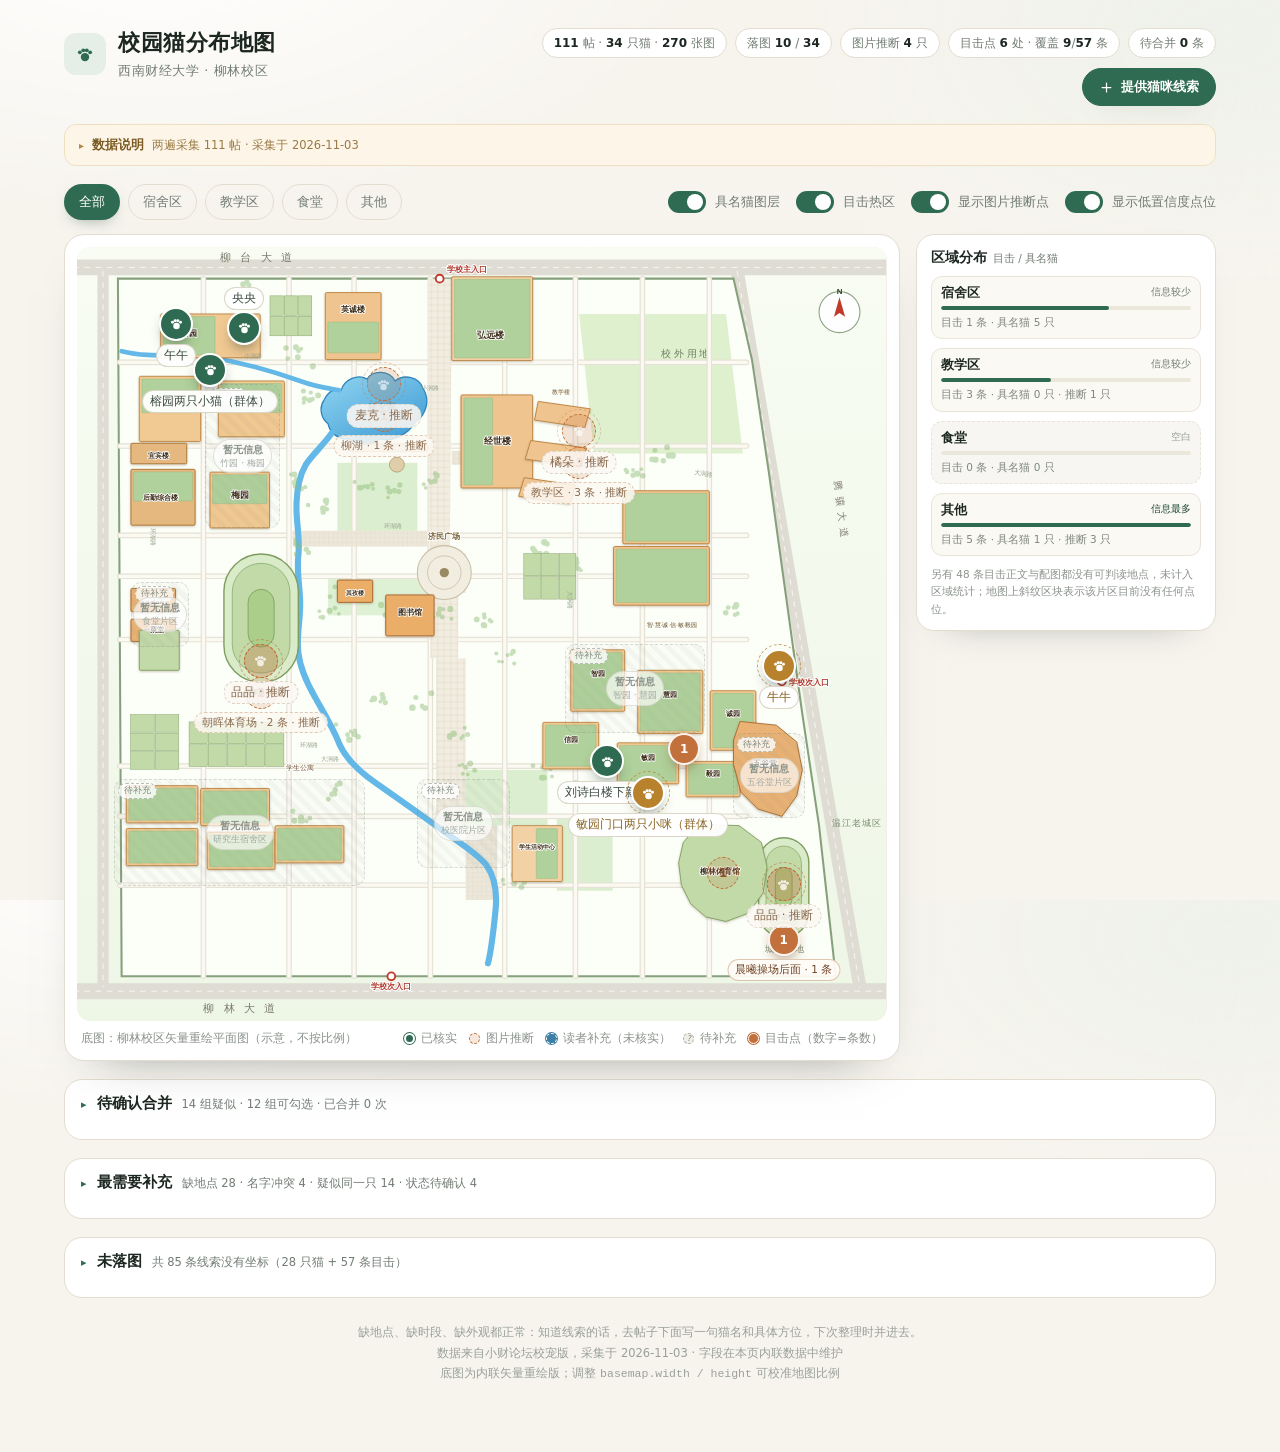
==== commit 64024b12: "refactor: split single-file app into html, css, js, data, and assets" ====
--- a/index.html
+++ b/index.html
@@ -7,1895 +7,8 @@
 <meta name="theme-color" content="#f7f4ee">
 <link rel="icon" href="data:image/svg+xml,%3Csvg xmlns='http://www.w3.org/2000/svg' viewBox='0 0 24 24'%3E%3Crect width='24' height='24' rx='6' fill='%23e6efe7'/%3E%3Cg fill='%232f6b52'%3E%3Ccircle cx='12' cy='15.4' r='4.6'/%3E%3Ccircle cx='6.4' cy='10.2' r='2.1'/%3E%3Ccircle cx='10.1' cy='8' r='2.1'/%3E%3Ccircle cx='13.9' cy='8' r='2.1'/%3E%3Ccircle cx='17.6' cy='10.2' r='2.1'/%3E%3C/g%3E%3C/svg%3E">
 <title>校园猫分布地图 · 柳林校区（原型）</title>
-<style>
-  :root {
-    --paper: #f7f4ee;
-    --card: #ffffff;
-    --ink: #1d2721;
-    --muted: #727c74;
-    --accent: #2f6b52;
-    --accent-deep: #1f4a37;
-    --accent-soft: #e6efe7;
-    --line: #e3ddd0;
-    --amber: #b8812c;
-    --heat: #c2703c;
-    --radius: 16px;
-    --inv: 1;
-  }
-
-  * { box-sizing: border-box; }
-
-  html, body { height: 100%; }
-
-  body {
-    margin: 0;
-    color: var(--ink);
-    background:
-      radial-gradient(900px 460px at 12% -8%, #ffffff 0%, rgba(255, 255, 255, 0) 62%),
-      radial-gradient(700px 420px at 96% 4%, #eef2ea 0%, rgba(238, 242, 234, 0) 60%),
-      var(--paper);
-    font-family: -apple-system, BlinkMacSystemFont, "PingFang SC", "Hiragino Sans GB",
-      "Microsoft YaHei", "Segoe UI", system-ui, sans-serif;
-    -webkit-font-smoothing: antialiased;
-  }
-
-  [hidden] { display: none !important; }
-
-  button { font: inherit; color: inherit; }
-
-  .app {
-    max-width: 1200px;
-    margin: 0 auto;
-    padding: 28px 24px 56px;
-  }
-
-  /* ---------- 顶栏 ---------- */
-  .head {
-    display: flex;
-    align-items: flex-start;
-    justify-content: space-between;
-    gap: 16px;
-    flex-wrap: wrap;
-  }
-
-  .brand { display: flex; align-items: center; gap: 12px; }
-
-  .brand-mark {
-    width: 42px;
-    height: 42px;
-    flex: 0 0 auto;
-    border-radius: 12px;
-    background: var(--accent-soft);
-    display: grid;
-    place-items: center;
-  }
-
-  .brand-mark svg { width: 22px; height: 22px; }
-
-  h1 {
-    margin: 0;
-    font-size: 22px;
-    letter-spacing: 0.5px;
-    font-weight: 600;
-  }
-
-  .sub {
-    margin: 4px 0 0;
-    font-size: 13px;
-    color: var(--muted);
-    letter-spacing: 0.6px;
-  }
-
-  .badges { display: flex; gap: 8px; flex-wrap: wrap; }
-
-  .badge {
-    font-size: 12px;
-    line-height: 1;
-    padding: 8px 11px;
-    border-radius: 999px;
-    background: #fff;
-    border: 1px solid var(--line);
-    color: var(--muted);
-    white-space: nowrap;
-  }
-
-  .badge b { color: var(--ink); font-weight: 600; }
-
-  .badge-sample {
-    background: #fdf3e2;
-    border-color: #eed9b6;
-    color: #8a5f1c;
-  }
-
-  .notice {
-    margin: 18px 0 0;
-    padding: 11px 14px;
-    font-size: 12.5px;
-    line-height: 1.6;
-    color: #7b5a22;
-    background: #fdf6e8;
-    border: 1px solid #f0e0c2;
-    border-radius: 12px;
-  }
-
-  .data-details {
-    padding: 0;
-    overflow: hidden;
-  }
-
-  .data-details > summary {
-    display: flex;
-    align-items: baseline;
-    gap: 8px;
-    flex-wrap: wrap;
-    padding: 10px 14px;
-    font-size: 12.5px;
-    font-weight: 600;
-    color: #7b5a22;
-    cursor: pointer;
-    list-style: none;
-  }
-
-  .data-details > summary::-webkit-details-marker { display: none; }
-
-  .data-details > summary::before {
-    content: "▸";
-    font-size: 10px;
-    color: #b08a4a;
-    transition: transform 0.2s ease;
-  }
-
-  .data-details[open] > summary::before { transform: rotate(90deg); }
-
-  .notice-summary {
-    font-size: 11.5px;
-    font-weight: 400;
-    color: #9a7a45;
-  }
-
-  .notice-body {
-    margin: 0;
-    padding: 0 14px 12px 32px;
-    font-size: 12.5px;
-    line-height: 1.7;
-    color: #7b5a22;
-  }
-
-  .notice-warn {
-    color: #8a3b2a;
-    background: #fdf1ee;
-    border-color: #efcfc7;
-  }
-
-  /* ---------- 筛选 ---------- */
-  .controls {
-    display: flex;
-    align-items: center;
-    justify-content: space-between;
-    gap: 14px;
-    flex-wrap: wrap;
-    margin: 18px 0 14px;
-  }
-
-  .chips { position: relative; display: flex; gap: 8px; flex-wrap: wrap; }
-
-  .chip-ink {
-    position: absolute;
-    left: 0;
-    top: 0;
-    width: 0;
-    height: 0;
-    border-radius: 999px;
-    background: var(--accent);
-    box-shadow: 0 6px 16px -8px rgba(31, 74, 55, 0.55);
-    transition: transform 0.32s cubic-bezier(0.22, 0.61, 0.36, 1), width 0.32s cubic-bezier(0.22, 0.61, 0.36, 1), height 0.2s ease;
-    pointer-events: none;
-    z-index: 0;
-  }
-
-  .chip {
-    position: relative;
-    z-index: 1;
-    padding: 8px 14px;
-    font-size: 13px;
-    border-radius: 999px;
-    border: 1px solid var(--line);
-    background: transparent;
-    color: var(--muted);
-    cursor: pointer;
-    transition: background 0.18s, color 0.18s, border-color 0.18s;
-  }
-
-  .chip:hover { background: #fff; border-color: #cbd6cd; color: var(--ink); }
-
-  .chip[aria-pressed="true"] {
-    background: var(--accent);
-    border-color: var(--accent);
-    color: #fff;
-  }
-
-  .chips-ready .chip[aria-pressed="true"],
-  .chips-ready .chip[aria-pressed="true"]:hover {
-    background: transparent;
-    border-color: transparent;
-    color: #fff;
-  }
-
-  .chip:focus-visible { outline: 2px solid var(--accent-deep); outline-offset: 3px; }
-
-  .chip.is-pulsing::after {
-    content: "";
-    position: absolute;
-    inset: -3px;
-    border-radius: 999px;
-    border: 2px solid var(--accent);
-    pointer-events: none;
-    animation: chipPulse 0.6s ease-out both;
-  }
-
-  @keyframes chipPulse {
-    0% { opacity: 0.6; transform: scale(0.92); }
-    100% { opacity: 0; transform: scale(1.22); }
-  }
-
-  .switch {
-    display: inline-flex;
-    align-items: center;
-    gap: 9px;
-    font-size: 13px;
-    color: var(--muted);
-    cursor: pointer;
-    user-select: none;
-  }
-
-  .switch input { position: absolute; opacity: 0; pointer-events: none; }
-
-  .track {
-    width: 38px;
-    height: 22px;
-    border-radius: 999px;
-    background: #dcd8cb;
-    position: relative;
-    transition: background 0.18s;
-    flex: 0 0 auto;
-  }
-
-  .track::after {
-    content: "";
-    position: absolute;
-    top: 3px;
-    left: 3px;
-    width: 16px;
-    height: 16px;
-    border-radius: 50%;
-    background: #fff;
-    transition: transform 0.18s;
-  }
-
-  .switch input:checked + .track { background: var(--accent); }
-  .switch input:checked + .track::after { transform: translateX(16px); }
-  .switch input:focus-visible + .track { outline: 2px solid var(--accent); outline-offset: 2px; }
-
-  .layer-switches {
-    display: flex;
-    gap: 12px 16px;
-    flex-wrap: wrap;
-    align-items: center;
-  }
-
-  /* ---------- 地图 ---------- */
-  .map-card {
-    background: var(--card);
-    border: 1px solid var(--line);
-    border-radius: 20px;
-    padding: 12px;
-    box-shadow: 0 24px 48px -36px rgba(28, 38, 32, 0.55);
-  }
-
-  .map-stage {
-    position: relative;
-    width: 100%;
-    margin: 0 auto;
-    aspect-ratio: 4 / 3; /* 有官方底图时由 basemap.width / height 覆盖 */
-    overflow: hidden;
-    border-radius: 14px;
-    background: #f3efe6;
-    touch-action: manipulation;
-  }
-
-  /* 底图层：所有校准（平移、缩放）只作用在这一层 */
-  .map-layer {
-    position: absolute;
-    inset: 0;
-    transform-origin: 0 0;
-    will-change: transform;
-  }
-
-  .base-map {
-    display: block;
-    width: 100%;
-    height: 100%;
-  }
-
-  /* ---------- 点位 ---------- */
-  .markers { position: absolute; inset: 0; z-index: 2; pointer-events: none; }
-
-  .marker {
-    position: absolute;
-    width: 0;
-    height: 0;
-    transform: scale(calc(var(--inv) * var(--finv, 1)));
-    transform-origin: 0 0;
-    pointer-events: none;
-  }
-
-  .pin {
-    position: absolute;
-    left: 0;
-    top: 0;
-    width: 34px;
-    height: 34px;
-    padding: 0;
-    border: 2px solid #fff;
-    border-radius: 50%;
-    background: var(--accent);
-    display: grid;
-    place-items: center;
-    transform: translate(-50%, -50%);
-    cursor: pointer;
-    pointer-events: auto;
-    box-shadow: 0 8px 16px -8px rgba(18, 40, 28, 0.85);
-    transition: transform 0.16s ease, background 0.16s ease, box-shadow 0.16s ease;
-  }
-
-  .pin svg { width: 17px; height: 17px; }
-
-  .pin:hover { transform: translate(-50%, -50%) scale(1.1); }
-
-  .pin:focus-visible { outline: 2px solid var(--accent-deep); outline-offset: 3px; }
-
-  .marker.is-active .pin {
-    background: var(--accent-deep);
-    box-shadow: 0 0 0 6px rgba(47, 107, 82, 0.2), 0 10px 20px -10px rgba(18, 40, 28, 0.9);
-  }
-
-  .marker.is-low .pin { background: var(--amber); }
-
-  .marker.is-low .pin::after {
-    content: "";
-    position: absolute;
-    inset: -7px;
-    border-radius: 50%;
-    border: 1.5px dashed rgba(184, 129, 44, 0.75);
-  }
-
-  .marker-label {
-    position: absolute;
-    left: 0;
-    top: 20px;
-    transform: translateX(-50%);
-    padding: 2px 7px;
-    font-size: 11.5px;
-    line-height: 1.5;
-    white-space: nowrap;
-    color: #3c4a41;
-    background: rgba(255, 255, 255, 0.94);
-    border: 1px solid rgba(216, 210, 194, 0.9);
-    border-radius: 999px;
-    pointer-events: none;
-  }
-
-  .marker.is-low .marker-label { color: #8a6423; }
-
-  .marker.label-top .marker-label { top: auto; bottom: 18px; }
-
-  .map-empty {
-    position: absolute;
-    left: 50%;
-    bottom: 14px;
-    z-index: 7;
-    transform: translateX(-50%);
-    padding: 8px 14px;
-    font-size: 12px;
-    color: var(--muted);
-    background: rgba(255, 255, 255, 0.95);
-    border: 1px solid var(--line);
-    border-radius: 999px;
-    box-shadow: 0 10px 24px -18px rgba(18, 40, 28, 0.5);
-    white-space: nowrap;
-    pointer-events: none;
-  }
-
-  .map-foot {
-    display: flex;
-    justify-content: space-between;
-    gap: 12px;
-    flex-wrap: wrap;
-    margin: 10px 4px 2px;
-    font-size: 11.5px;
-    color: #8b928b;
-  }
-
-  .legend-key { display: inline-flex; align-items: center; gap: 6px; }
-
-  .legend-dot {
-    width: 10px;
-    height: 10px;
-    border-radius: 50%;
-    background: var(--amber);
-    box-shadow: 0 0 0 1px rgba(184, 129, 44, 0.4);
-  }
-
-  .legend-states {
-    display: flex;
-    align-items: center;
-    gap: 12px;
-    flex-wrap: wrap;
-  }
-
-  .lg {
-    width: 11px;
-    height: 11px;
-    border-radius: 50%;
-    display: inline-block;
-    flex: 0 0 auto;
-  }
-
-  .lg-ok {
-    background: var(--accent);
-    border: 2px solid #fff;
-    box-shadow: 0 0 0 1px var(--accent);
-  }
-
-  .lg-infer {
-    background: rgba(194, 112, 60, 0.16);
-    border: 1.5px dashed var(--heat);
-  }
-
-  .lg-need {
-    display: inline-grid;
-    place-items: center;
-    background: #f1eee7;
-    border: 1.5px dashed #a9b0a8;
-    color: #7f887f;
-    font-size: 8px;
-    line-height: 1;
-  }
-
-  .lg-heat {
-    background: var(--heat);
-    border: 1.5px solid #fff;
-    box-shadow: 0 0 0 1px var(--heat);
-  }
-
-  .lg-reader {
-    background: #3f7fa6;
-    border: 1.5px dashed #fff;
-    box-shadow: 0 0 0 1px #3f7fa6;
-  }
-
-  /* ---------- 地图 + 侧栏 ---------- */
-  .map-row {
-    display: grid;
-    grid-template-columns: minmax(0, 1fr) 300px;
-    gap: 16px;
-    align-items: start;
-  }
-
-  .zone-panel {
-    position: sticky;
-    top: 16px;
-    background: var(--card);
-    border: 1px solid var(--line);
-    border-radius: 18px;
-    padding: 14px 14px 12px;
-    box-shadow: 0 18px 36px -32px rgba(28, 38, 32, 0.5);
-  }
-
-  .zone-panel h2 {
-    margin: 0;
-    font-size: 14px;
-    font-weight: 600;
-    display: flex;
-    align-items: baseline;
-    gap: 6px;
-    flex-wrap: wrap;
-  }
-
-  .zone-panel h2 span {
-    font-size: 10.5px;
-    font-weight: 400;
-    color: var(--muted);
-  }
-
-  .zone-note {
-    margin: 10px 0 0;
-    font-size: 10.5px;
-    line-height: 1.65;
-    color: #8b928b;
-  }
-
-  .zrow {
-    width: 100%;
-    display: grid;
-    grid-template-columns: 1fr auto;
-    gap: 4px 8px;
-    margin-top: 9px;
-    padding: 8px 9px;
-    border: 1px solid #eae4d7;
-    border-radius: 11px;
-    background: #fbf9f4;
-    text-align: left;
-    cursor: pointer;
-    transition: border-color 0.16s, background 0.16s;
-  }
-
-  .zrow:hover { border-color: #cbd6cd; background: #fff; }
-
-  .zrow.is-selected {
-    border-color: var(--accent);
-    background: var(--accent-soft);
-    box-shadow: inset 0 0 0 1px rgba(47, 107, 82, 0.12);
-  }
-
-  .zrow.is-selected .zname,
-  .zrow.is-selected .zstatus { color: var(--accent-deep); }
-
-  .zrow.is-empty { background: #f7f6f3; border-style: dashed; }
-
-  .zname { font-size: 12.5px; font-weight: 600; }
-
-  .zstatus { font-size: 10px; color: var(--muted); white-space: nowrap; }
-
-  .zrow.is-empty .zstatus { color: #9aa199; }
-
-  .zstatus.is-max { color: var(--accent-deep); }
-
-  .zbar {
-    grid-column: 1 / -1;
-    height: 4px;
-    border-radius: 999px;
-    background: #ece7db;
-    overflow: hidden;
-  }
-
-  .zbar > i {
-    display: block;
-    height: 100%;
-    border-radius: 999px;
-    background: var(--accent);
-    transition: width 0.4s cubic-bezier(0.22, 0.61, 0.36, 1);
-  }
-
-  .zrow.is-empty .zbar > i { background: #d8d3c6; }
-
-  .zcounts {
-    grid-column: 1 / -1;
-    font-size: 10.5px;
-    color: #7f877f;
-    line-height: 1.55;
-  }
-
-  /* ---------- 目击热区 ---------- */
-  .sights-layer { position: absolute; inset: 0; z-index: 1; pointer-events: none; }
-
-  .heat {
-    position: absolute;
-    width: 0;
-    height: 0;
-    transform: scale(calc(var(--inv) * var(--finv, 1)));
-    transform-origin: 0 0;
-    pointer-events: none;
-  }
-
-  .heat-btn {
-    position: absolute;
-    left: 0;
-    top: 0;
-    width: 32px;
-    height: 32px;
-    padding: 0;
-    border: 2px solid #fff;
-    border-radius: 50%;
-    background: var(--heat);
-    color: #fff;
-    font-size: 12px;
-    font-weight: 600;
-    line-height: 1;
-    display: grid;
-    place-items: center;
-    transform: translate(-50%, -50%);
-    cursor: pointer;
-    pointer-events: auto;
-    box-shadow: 0 8px 16px -8px rgba(92, 48, 20, 0.85);
-    transition: transform 0.16s ease, box-shadow 0.16s ease;
-  }
-
-  .heat-btn::after {
-    content: "";
-    position: absolute;
-    inset: -9px;
-    border-radius: 50%;
-    background: radial-gradient(circle, rgba(194, 112, 60, 0.26), rgba(194, 112, 60, 0) 70%);
-    z-index: -1;
-    pointer-events: none;
-  }
-
-  .heat-btn:hover { transform: translate(-50%, -50%) scale(1.1); }
-
-  .heat.is-infer .heat-btn {
-    background: rgba(194, 112, 60, 0.16);
-    border: 1.5px dashed var(--heat);
-    color: #8a4d27;
-    box-shadow: none;
-  }
-
-  .heat.is-infer .heat-btn::after { display: none; }
-
-  .heat-label {
-    position: absolute;
-    left: 0;
-    top: 19px;
-    transform: translateX(-50%);
-    padding: 2px 7px;
-    font-size: 10.5px;
-    line-height: 1.5;
-    white-space: nowrap;
-    color: #6f4325;
-    background: rgba(255, 251, 246, 0.95);
-    border: 1px solid rgba(222, 195, 170, 0.9);
-    border-radius: 999px;
-    pointer-events: none;
-  }
-
-  .heat.is-infer .heat-label {
-    color: #8a6a4d;
-    border-style: dashed;
-    background: rgba(252, 248, 243, 0.86);
-  }
-
-  /* ---------- 图片推断点 ---------- */
-  .marker.is-infer .pin {
-    background: rgba(194, 112, 60, 0.18);
-    border: 1.5px dashed var(--heat);
-    box-shadow: none;
-  }
-
-  .marker.is-infer .pin svg { opacity: 0.6; }
-
-  .marker.is-infer .pin::after {
-    content: "";
-    position: absolute;
-    inset: -6px;
-    border-radius: 50%;
-    border: 1px dashed rgba(194, 112, 60, 0.35);
-  }
-
-  .marker.is-infer .marker-label {
-    color: #8a6a4d;
-    border-style: dashed;
-    background: rgba(252, 248, 243, 0.88);
-  }
-
-  /* ---------- 读者补充点（第三种视觉） ---------- */
-  .marker.is-reader .pin {
-    background: #3f7fa6;
-    border: 1.5px dashed #fff;
-    box-shadow: 0 8px 16px -8px rgba(33, 68, 92, 0.8);
-  }
-
-  .marker.is-reader .pin::after {
-    content: "补";
-    position: absolute;
-    right: -7px;
-    bottom: -7px;
-    width: 15px;
-    height: 15px;
-    border-radius: 50%;
-    background: #fff;
-    border: 1px solid #3f7fa6;
-    color: #3f7fa6;
-    font-size: 8px;
-    line-height: 13px;
-    text-align: center;
-  }
-
-  .marker.is-reader .marker-label {
-    color: #2f6484;
-    border-color: #bcd3e2;
-    background: rgba(240, 247, 252, 0.94);
-  }
-
-  /* ---------- 空白区块覆盖层 ---------- */
-  .empty-blocks { position: absolute; inset: 0; z-index: 0; pointer-events: none; }
-
-  .empty-block {
-    position: absolute;
-    padding: 0;
-    cursor: pointer;
-    pointer-events: auto;
-    border: 1px dashed rgba(120, 130, 119, 0.26);
-    border-radius: 10px;
-    background: repeating-linear-gradient(
-      45deg,
-      rgba(120, 130, 119, 0.07) 0,
-      rgba(120, 130, 119, 0.07) 5px,
-      rgba(120, 130, 119, 0.02) 5px,
-      rgba(120, 130, 119, 0.02) 10px
-    );
-    display: grid;
-    place-items: center;
-  }
-
-  .empty-block:hover { border-color: rgba(120, 130, 119, 0.5); }
-
-  .empty-badge {
-    position: absolute;
-    top: 3px;
-    left: 3px;
-    padding: 1px 5px;
-    transform: scale(calc(var(--inv) * var(--finv, 1)));
-    transform-origin: 0 0;
-    border: 1px dashed rgba(120, 130, 119, 0.5);
-    border-radius: 999px;
-    background: rgba(255, 255, 255, 0.8);
-    font-size: 8.5px;
-    line-height: 1.4;
-    color: #7f887f;
-    white-space: nowrap;
-  }
-
-  .empty-label {
-    transform: scale(calc(var(--inv) * var(--finv, 1)));
-    transform-origin: center;
-    padding: 2px 6px;
-    font-size: 9.5px;
-    line-height: 1.5;
-    color: #899189;
-    background: rgba(255, 255, 255, 0.66);
-    border: 1px solid rgba(205, 204, 194, 0.6);
-    border-radius: 999px;
-    white-space: nowrap;
-    text-align: center;
-  }
-
-  .empty-label b { display: block; font-weight: 600; font-size: 10px; }
-  .empty-label span { display: block; font-size: 9px; color: #a1a8a0; }
-
-  /* ---------- 详情卡：推断 / 目击 ---------- */
-  .infer-banner {
-    padding: 9px 16px;
-    font-size: 11.5px;
-    line-height: 1.6;
-    color: #8a4d27;
-    background: #fbf1e8;
-    border-bottom: 1px dashed #e7cbb4;
-    border-radius: 20px 20px 0 0;
-  }
-
-  .infer-box {
-    margin-top: 12px;
-    padding: 11px 12px;
-    border-radius: 12px;
-    background: #fbf4ed;
-    border: 1px dashed #e4c8b1;
-    font-size: 12px;
-    color: #6d5746;
-    line-height: 1.65;
-  }
-
-  .infer-box b { display: block; font-size: 11.5px; color: #8a4d27; margin-bottom: 4px; }
-
-  .infer-cand {
-    display: block;
-    margin-top: 5px;
-    padding-left: 8px;
-    border-left: 2px solid #e7cbb4;
-  }
-
-  .infer-cand em { font-style: normal; font-weight: 600; color: #7a4322; }
-
-  .sight-photos {
-    display: flex;
-    gap: 8px;
-    flex-wrap: wrap;
-    margin: 12px 16px 0;
-  }
-
-  .sight-photos img {
-    width: 96px;
-    height: 96px;
-    object-fit: cover;
-    border-radius: 9px;
-    border: 1px solid var(--line);
-    background: #eef2ea;
-  }
-
-  .sight-entry {
-    margin-top: 9px;
-    padding: 9px 10px;
-    border-radius: 10px;
-    background: #faf8f2;
-    border: 1px solid #eee8db;
-    font-size: 12px;
-    line-height: 1.6;
-    color: #55635a;
-  }
-
-  .sight-entry b { font-size: 11.5px; color: #8a4d27; font-weight: 600; }
-  .sight-entry i { font-style: normal; color: #9aa199; }
-
-  .zone-level {
-    display: inline-block;
-    font-size: 10.5px;
-    padding: 3px 8px;
-    border-radius: 999px;
-    background: #fdf3e2;
-    color: #8a5f1c;
-  }
-
-  /* ---------- 读者补充 ---------- */
-  .supp-row {
-    display: flex;
-    gap: 8px;
-    flex-wrap: wrap;
-    margin-top: 16px;
-    padding-top: 12px;
-    border-top: 1px dashed #e6e0d3;
-  }
-
-  .supp-btn {
-    padding: 8px 12px;
-    font-size: 12px;
-    border-radius: 999px;
-    border: 1px solid #cfe0d4;
-    background: var(--accent-soft);
-    color: var(--accent-deep);
-    cursor: pointer;
-  }
-
-  .supp-btn:hover { background: #dcebe1; }
-
-  .supp-btn.ghost { background: #fff; border-color: var(--line); color: var(--muted); }
-
-  .supp-btn.ghost:hover { color: var(--ink); border-color: #cbd6cd; }
-
-  .need-groups { display: grid; gap: 10px; }
-
-  .need-group {
-    border: 1px solid #eee8db;
-    border-radius: 12px;
-    background: #fbf9f4;
-    padding: 10px 12px;
-  }
-
-  .need-head {
-    display: flex;
-    align-items: baseline;
-    gap: 8px;
-    flex-wrap: wrap;
-    font-size: 13px;
-    font-weight: 600;
-  }
-
-  .need-head span { font-size: 11px; font-weight: 400; color: var(--muted); }
-
-  .need-item {
-    display: flex;
-    align-items: baseline;
-    gap: 8px;
-    flex-wrap: wrap;
-    margin-top: 7px;
-    padding-top: 7px;
-    border-top: 1px dashed #eae4d7;
-    font-size: 11.5px;
-    line-height: 1.6;
-    color: #6b756d;
-  }
-
-  .need-item:first-of-type { margin-top: 7px; }
-
-  .need-name { font-weight: 600; color: var(--ink); }
-
-  .need-why { flex: 1 1 180px; }
-
-  .mini-link {
-    border: none;
-    background: none;
-    padding: 0;
-    font: inherit;
-    color: var(--accent);
-    cursor: pointer;
-  }
-
-  .mini-link:hover { text-decoration: underline; }
-
-  .need-actions { display: flex; gap: 8px; flex-wrap: wrap; margin-left: auto; }
-
-  .ghost-btn {
-    padding: 5px 9px;
-    font-size: 11px;
-    border-radius: 999px;
-    border: 1px solid var(--line);
-    background: #fff;
-    color: var(--muted);
-    cursor: pointer;
-  }
-
-  .ghost-btn:hover { color: var(--ink); border-color: #cbd6cd; }
-
-  .export-btn {
-    padding: 7px 12px;
-    font-size: 11.5px;
-    border-radius: 999px;
-    border: 1px solid #cfe0d4;
-    background: var(--accent-soft);
-    color: var(--accent-deep);
-    cursor: pointer;
-  }
-
-  .export-btn:hover { background: #dcebe1; }
-
-  /* ---------- 待补充空位 / 卡片编辑区 ---------- */
-  .slots {
-    display: grid;
-    grid-template-columns: 1fr 1fr;
-    gap: 8px;
-    margin-top: 12px;
-  }
-
-  .slot {
-    min-height: 54px;
-    padding: 7px 9px;
-    border: 1px solid #ece6d9;
-    border-radius: 10px;
-    background: #fbf9f4;
-  }
-
-  .slot-label {
-    display: block;
-    margin-bottom: 3px;
-    font-size: 9.5px;
-    letter-spacing: 0.5px;
-    color: #9aa199;
-  }
-
-  .slot-value {
-    font-size: 11.5px;
-    line-height: 1.5;
-    color: #55635a;
-    word-break: break-word;
-  }
-
-  .slot.is-missing {
-    border-style: dashed;
-    background: #f7f6f3;
-  }
-
-  .slot.is-missing .slot-value { color: #8b928b; }
-
-  .slot-chip {
-    display: inline-block;
-    margin-left: 4px;
-    padding: 1px 6px;
-    border: 1px dashed #c9c3b5;
-    border-radius: 999px;
-    font-size: 9px;
-    color: #8b928b;
-    vertical-align: 1px;
-  }
-
-  .edit-box {
-    margin-top: 14px;
-    padding-top: 12px;
-    border-top: 1px dashed var(--line);
-  }
-
-  .edit-box h4 { margin: 0 0 8px; font-size: 12.5px; font-weight: 600; }
-
-  .edit-box .field { margin-top: 8px; }
-
-  .edit-box .report-actions { margin-top: 10px; }
-
-  .edit-box .report-tip b { color: var(--accent-deep); }
-
-  .field { display: block; margin-top: 10px; font-size: 12px; color: #55635a; }
-
-  .field em { font-style: normal; color: #a4573b; }
-
-  .field input[type="text"],
-  .field textarea {
-    display: block;
-    width: 100%;
-    margin-top: 5px;
-    padding: 8px 10px;
-    border: 1px solid #ddd7c8;
-    border-radius: 9px;
-    background: #fff;
-    font: inherit;
-    color: var(--ink);
-    outline: none;
-  }
-
-  .field input[type="text"]:focus,
-  .field textarea:focus { border-color: var(--accent); box-shadow: 0 0 0 3px rgba(47, 107, 82, 0.1); }
-
-  .field textarea { min-height: 62px; resize: vertical; }
-
-  .saw { display: flex; align-items: center; gap: 10px; font-size: 12px; color: #55635a; }
-
-  .saw label { display: inline-flex; align-items: center; gap: 4px; cursor: pointer; }
-
-  .report-actions { display: flex; gap: 8px; flex-wrap: wrap; margin-top: 14px; }
-
-  .report-actions .supp-btn { padding: 9px 13px; }
-
-  .report-actions .supp-btn[disabled] { opacity: 0.45; cursor: not-allowed; }
-
-  .report-tip { margin: 10px 0 0; font-size: 10.5px; line-height: 1.6; color: #9aa199; }
-
-  /* ---------- 详情卡 ---------- */
-  .backdrop {
-    position: fixed;
-    inset: 0;
-    background: rgba(22, 30, 26, 0.42);
-    backdrop-filter: blur(2px);
-    z-index: 30;
-    animation: fade 0.18s ease both;
-  }
-
-  .sheet {
-    position: fixed;
-    z-index: 40;
-    left: 50%;
-    top: 50%;
-    width: min(430px, calc(100vw - 32px));
-    max-height: 86vh;
-    overflow: auto;
-    transform: translate(-50%, -50%);
-    background: var(--card);
-    border-radius: 20px;
-    box-shadow: 0 40px 80px -40px rgba(16, 26, 21, 0.65);
-    animation: pop 0.2s ease both;
-  }
-
-  .sheet-head {
-    display: flex;
-    align-items: center;
-    justify-content: space-between;
-    gap: 10px;
-    padding: 14px 16px 0;
-  }
-
-  .tag {
-    font-size: 11.5px;
-    padding: 5px 10px;
-    border-radius: 999px;
-    background: var(--accent-soft);
-    color: var(--accent-deep);
-    letter-spacing: 0.4px;
-  }
-
-  .tag-sample { background: #fdf3e2; color: #8a5f1c; }
-
-  .tag-infer { background: #fbf1e8; color: #8a4d27; border: 1px dashed #e7cbb4; }
-
-  .tag-reader { background: #eaf2f8; color: #2f6484; border: 1px dashed #b9d2e2; }
-
-  .reader-banner { background: #3f7fa6; border-color: #3f7fa6; }
-
-  .merge-banner { background: #4d6a5a; border-color: #4d6a5a; }
-
-  .tag-heat { background: #fbece2; color: #8a4d27; }
-
-  .close {
-    width: 30px;
-    height: 30px;
-    border: 1px solid var(--line);
-    border-radius: 50%;
-    background: #fff;
-    color: var(--muted);
-    font-size: 18px;
-    line-height: 1;
-    cursor: pointer;
-    display: grid;
-    place-items: center;
-  }
-
-  .close:hover { color: var(--ink); border-color: #cfd6ca; }
-
-  .photo {
-    position: relative;
-    margin: 12px 16px 0;
-    aspect-ratio: 4 / 3;
-    border-radius: 12px;
-    overflow: hidden;
-    background: linear-gradient(150deg, #eef2ea, #e4e9df);
-  }
-
-  .photo img { width: 100%; height: 100%; object-fit: contain; display: block; }
-
-  .photo-empty {
-    position: absolute;
-    inset: 0;
-    display: flex;
-    flex-direction: column;
-    align-items: center;
-    justify-content: center;
-    gap: 4px;
-  }
-
-  .photo-empty svg { width: 96px; height: 60px; }
-
-  .photo-empty span { font-size: 11.5px; color: #8d968c; letter-spacing: 0.4px; }
-
-  .sheet-body { padding: 12px 16px 18px; }
-
-  .cat-name {
-    margin: 0;
-    font-size: 19px;
-    font-weight: 600;
-    display: flex;
-    align-items: center;
-    gap: 8px;
-    flex-wrap: wrap;
-  }
-
-  .cat-place {
-    margin: 6px 0 0;
-    display: flex;
-    align-items: center;
-    gap: 5px;
-    font-size: 13px;
-    color: var(--muted);
-  }
-
-  .cat-place svg { width: 13px; height: 13px; flex: 0 0 auto; }
-
-  .conf {
-    margin-top: 14px;
-    padding: 11px 12px;
-    border-radius: 12px;
-    background: #faf8f2;
-    border: 1px solid #eee8db;
-  }
-
-  .conf-top {
-    display: flex;
-    justify-content: space-between;
-    align-items: baseline;
-    font-size: 12px;
-    color: var(--muted);
-    margin-bottom: 7px;
-  }
-
-  .conf-top b { font-size: 13px; color: var(--ink); }
-
-  .bar { height: 6px; border-radius: 999px; background: #e9e4d7; overflow: hidden; }
-
-  .bar > i { display: block; height: 100%; border-radius: 999px; background: var(--accent); }
-
-  .conf.is-low .bar > i { background: var(--amber); }
-
-  .facts { margin: 14px 0 0; padding: 0; }
-
-  .facts div {
-    display: grid;
-    grid-template-columns: 68px 1fr;
-    gap: 10px;
-    padding: 9px 0;
-    border-top: 1px dashed #eae4d7;
-    font-size: 13px;
-  }
-
-  .facts div:first-child { border-top: none; padding-top: 0; }
-
-  .facts dt { color: #9aa199; font-size: 12px; }
-
-  .facts dd { margin: 0; line-height: 1.65; word-break: break-word; }
-
-  .source {
-    margin: 14px 0 0;
-    padding: 10px 12px;
-    border-left: 3px solid var(--accent-soft);
-    background: #f7faf7;
-    border-radius: 0 10px 10px 0;
-    font-size: 12.5px;
-    color: #55635a;
-    line-height: 1.6;
-  }
-
-  .source b { display: block; font-size: 11.5px; color: #9aa199; font-weight: 400; margin-bottom: 3px; }
-
-  .foot-note {
-    margin-top: 24px;
-    text-align: center;
-    font-size: 11.5px;
-    line-height: 1.8;
-    color: #9aa199;
-  }
-
-  /* ---------- 未落图列表 ---------- */
-  .pending {
-    margin-top: 22px;
-    background: var(--card);
-    border: 1px solid var(--line);
-    border-radius: 18px;
-    padding: 16px 16px 10px;
-  }
-
-  .pending-head {
-    display: flex;
-    align-items: center;
-    justify-content: space-between;
-    gap: 12px;
-    flex-wrap: wrap;
-  }
-
-  .pending-head h2 {
-    margin: 0;
-    font-size: 15px;
-    font-weight: 600;
-    display: flex;
-    align-items: baseline;
-    gap: 8px;
-  }
-
-  .pending-head h2 span { font-size: 12px; color: var(--muted); font-weight: 400; }
-
-  .seg { display: flex; gap: 6px; }
-
-  .seg button {
-    padding: 6px 11px;
-    font-size: 12px;
-    border-radius: 999px;
-    border: 1px solid var(--line);
-    background: #fff;
-    color: var(--muted);
-    cursor: pointer;
-  }
-
-  .seg button[aria-pressed="true"] { background: var(--accent-soft); border-color: #cfe0d4; color: var(--accent-deep); }
-
-  .pending-hint { margin: 10px 0 12px; font-size: 12px; color: var(--muted); line-height: 1.6; }
-
-  .ask {
-    margin: 10px 0 0;
-    padding: 10px 12px;
-    border: 1px solid #dbe6dd;
-    border-left: 3px solid var(--accent);
-    border-radius: 0 12px 12px 0;
-    background: #f7faf7;
-    font-size: 12.5px;
-    line-height: 1.7;
-    color: #55635a;
-  }
-
-  .ask b { color: var(--accent-deep); font-weight: 600; }
-
-  .ask span {
-    display: block;
-    margin-top: 2px;
-    font-size: 11.5px;
-    color: #7f8a80;
-  }
-
-  .pending-list { display: grid; gap: 8px; }
-
-  .pend {
-    display: flex;
-    gap: 10px;
-    align-items: flex-start;
-    padding: 10px 12px;
-    border-radius: 12px;
-    background: #faf8f2;
-    border: 1px solid #eee8db;
-  }
-
-  .pend-main { flex: 1; min-width: 0; }
-
-  .pend-thumb {
-    width: 62px;
-    height: 62px;
-    flex: 0 0 auto;
-    object-fit: cover;
-    border-radius: 9px;
-    border: 1px solid #e3ddd0;
-    background: #eef2ea;
-  }
-
-  .pend-top { display: flex; align-items: baseline; gap: 8px; flex-wrap: wrap; }
-
-  .pend-name { font-size: 13.5px; font-weight: 600; }
-
-  .pend-alias { font-size: 11.5px; color: var(--muted); }
-
-  .pend-missing {
-    display: inline-block;
-    margin-left: auto;
-    font-size: 11px;
-    color: #8a5f1c;
-    background: #fdf3e2;
-    border-radius: 999px;
-    padding: 2px 8px;
-  }
-
-  .pend-quote {
-    margin: 8px 0 0;
-    font-size: 12px;
-    line-height: 1.65;
-    color: #55635a;
-    border-left: 2px solid #e2ddd0;
-    padding-left: 8px;
-    word-break: break-word;
-  }
-
-  .pend-foot {
-    display: flex;
-    justify-content: space-between;
-    align-items: center;
-    gap: 10px;
-    margin-top: 8px;
-    font-size: 11.5px;
-    color: #9aa199;
-  }
-
-  .pend-link {
-    border: none;
-    background: none;
-    padding: 0;
-    font-size: 11.5px;
-    color: var(--accent);
-    cursor: pointer;
-  }
-
-  .pend-link:hover { text-decoration: underline; }
-
-  /* ---------- 详情卡补充 ---------- */
-  .cat-alias { margin: 6px 0 0; font-size: 12px; color: var(--muted); }
-
-  .status-tag { background: #f3e7e3; color: #8c5343; }
-
-  .rel {
-    margin-top: 12px;
-    padding: 10px 12px;
-    border-radius: 12px;
-    background: #f6f4fb;
-    border: 1px solid #e5e0f0;
-    font-size: 12px;
-    color: #5b5570;
-    line-height: 1.6;
-  }
-
-  .rel b { color: #4b4560; }
-
-  .rel-line { display: block; margin-top: 3px; }
-
-  .rel-link {
-    border: none;
-    background: none;
-    padding: 0;
-    font: inherit;
-    color: #4b4560;
-    font-weight: 600;
-    text-decoration: underline;
-    text-underline-offset: 2px;
-    cursor: pointer;
-  }
-
-  /* ---------- 待确认合并 ---------- */
-  .merge-list { display: grid; gap: 8px; }
-
-  .merge-row {
-    display: flex;
-    align-items: baseline;
-    gap: 10px;
-    flex-wrap: wrap;
-    padding: 10px 12px;
-    border-radius: 12px;
-    background: #f8f5fb;
-    border: 1px solid #e7e1f0;
-  }
-
-  .merge-pair { display: flex; align-items: baseline; gap: 6px; flex-wrap: wrap; font-size: 13px; }
-
-  .merge-name {
-    border: none;
-    background: none;
-    padding: 0;
-    font: inherit;
-    font-weight: 600;
-    color: #4b4560;
-    text-decoration: underline;
-    text-underline-offset: 2px;
-    cursor: pointer;
-  }
-
-  .merge-sim {
-    font-size: 11px;
-    padding: 2px 8px;
-    border-radius: 999px;
-    background: #efe8f7;
-    color: #6a5a86;
-  }
-
-  .merge-basis {
-    flex: 1 1 220px;
-    font-size: 11.5px;
-    line-height: 1.6;
-    color: #7a7288;
-  }
-
-  .merge-check {
-    width: 16px;
-    height: 16px;
-    margin-top: 2px;
-    accent-color: var(--accent);
-    cursor: pointer;
-    flex: 0 0 auto;
-  }
-
-  .merge-row.is-merged { background: #f3f7f3; border-color: #dbe6dd; }
-
-  .merge-tag {
-    font-size: 10.5px;
-    padding: 2px 8px;
-    border-radius: 999px;
-    background: #e6efe7;
-    color: var(--accent-deep);
-  }
-
-  .merge-tag.is-reader { background: #eaf2f8; color: #2f6484; }
-
-  .merge-actions {
-    display: flex;
-    gap: 6px;
-    align-items: center;
-    flex-wrap: wrap;
-  }
-
-  .merge-actions .ghost-btn { padding: 5px 9px; }
-
-  @keyframes fade { from { opacity: 0; } to { opacity: 1; } }
-  @keyframes pop { from { opacity: 0; transform: translate(-50%, -46%); } to { opacity: 1; transform: translate(-50%, -50%); } }
-
-  /* ---------- 数据维护折叠区 ---------- */
-  .maint {
-    margin-top: 18px;
-    padding: 0 16px 12px;
-    background: var(--card);
-    border: 1px solid var(--line);
-    border-radius: 18px;
-    box-shadow: 0 18px 36px -32px rgba(28, 38, 32, 0.5);
-  }
-
-  .maint > summary {
-    display: flex;
-    align-items: baseline;
-    gap: 10px;
-    flex-wrap: wrap;
-    padding: 14px 0;
-    font-size: 15px;
-    font-weight: 600;
-    cursor: pointer;
-    list-style: none;
-  }
-
-  .maint > summary::-webkit-details-marker { display: none; }
-
-  .maint > summary::before {
-    content: "▸";
-    font-size: 11px;
-    color: var(--accent);
-    transition: transform 0.2s ease;
-  }
-
-  .maint[open] > summary::before { transform: rotate(90deg); }
-
-  .maint[open] > summary {
-    padding-bottom: 10px;
-    margin-bottom: 10px;
-    border-bottom: 1px dashed var(--line);
-  }
-
-  .maint-count {
-    font-size: 11.5px;
-    font-weight: 400;
-    color: var(--muted);
-  }
-
-  .maint .pending {
-    margin-top: 0;
-    padding: 0;
-    background: transparent;
-    border: 0;
-    border-radius: 0;
-    box-shadow: none;
-  }
-
-  .maint .pending-head { margin-top: 2px; }
-  .maint .pending-head h2 { display: none; }
-  .maint .pending-head .need-actions { margin-left: auto; }
-
-  /* ---------- 区域聚焦 ---------- */
-  @property --finv { syntax: "<number>"; inherits: true; initial-value: 1; }
-  @property --fx { syntax: "<percentage>"; inherits: false; initial-value: 50%; }
-  @property --fy { syntax: "<percentage>"; inherits: false; initial-value: 50%; }
-  @property --frx { syntax: "<percentage>"; inherits: false; initial-value: 40%; }
-  @property --fry { syntax: "<percentage>"; inherits: false; initial-value: 40%; }
-
-  .map-focus {
-    position: absolute;
-    inset: 0;
-    transform-origin: 0 0;
-    transition: transform 0.62s cubic-bezier(0.22, 0.61, 0.36, 1), --finv 0.62s cubic-bezier(0.22, 0.61, 0.36, 1);
-  }
-
-  .map-focus.is-focusing { will-change: transform; }
-
-  .focus-shade {
-    position: absolute;
-    inset: 0;
-    z-index: 0;
-    pointer-events: none;
-    opacity: 0;
-    background: radial-gradient(
-      ellipse var(--frx, 40%) var(--fry, 40%) at var(--fx, 50%) var(--fy, 50%),
-      rgba(24, 34, 27, 0) 0 54%,
-      rgba(24, 34, 27, 0.16) 72%,
-      rgba(24, 34, 27, 0.34) 100%
-    );
-    transition: opacity 0.38s ease, --fx 0.62s cubic-bezier(0.22, 0.61, 0.36, 1), --fy 0.62s cubic-bezier(0.22, 0.61, 0.36, 1), --frx 0.62s cubic-bezier(0.22, 0.61, 0.36, 1), --fry 0.62s cubic-bezier(0.22, 0.61, 0.36, 1);
-  }
-
-  .map-stage.is-focused .focus-shade { opacity: 1; }
-
-  .focus-fx {
-    position: absolute;
-    z-index: 1;
-    pointer-events: none;
-    opacity: 0;
-    transition: opacity 0.32s ease, left 0.62s cubic-bezier(0.22, 0.61, 0.36, 1), top 0.62s cubic-bezier(0.22, 0.61, 0.36, 1), width 0.62s cubic-bezier(0.22, 0.61, 0.36, 1), height 0.62s cubic-bezier(0.22, 0.61, 0.36, 1);
-  }
-
-  .map-stage.is-focused .focus-fx { opacity: 1; }
-
-  .focus-ring {
-    position: absolute;
-    inset: 0;
-    border: 2px solid rgba(47, 107, 82, 0.58);
-    border-radius: 26px;
-    box-shadow: 0 0 0 7px rgba(47, 107, 82, 0.08), inset 0 0 36px rgba(47, 107, 82, 0.06);
-  }
-
-  .focus-fx.is-wide .focus-ring {
-    border-style: dashed;
-    border-color: rgba(47, 107, 82, 0.32);
-    box-shadow: none;
-  }
-
-  .focus-fx.is-empty-zone .focus-ring {
-    border-style: dashed;
-    border-color: rgba(184, 129, 44, 0.7);
-    box-shadow: 0 0 0 7px rgba(184, 129, 44, 0.08);
-  }
-
-  .focus-dot {
-    position: absolute;
-    left: 50%;
-    top: 50%;
-    width: 11px;
-    height: 11px;
-    transform: translate(-50%, -50%);
-    border-radius: 50%;
-    background: var(--accent-deep);
-    box-shadow: 0 0 0 6px rgba(47, 107, 82, 0.15);
-  }
-
-  .focus-dot i {
-    position: absolute;
-    inset: 0;
-    display: block;
-    border-radius: 50%;
-    border: 2px solid rgba(47, 107, 82, 0.75);
-    animation: focusPulse 2.6s ease-out infinite;
-  }
-
-  .focus-dot i:nth-child(2) { animation-delay: 1.3s; }
-
-  .focus-fx.is-empty-zone .focus-dot {
-    background: var(--amber);
-    box-shadow: 0 0 0 6px rgba(184, 129, 44, 0.14);
-  }
-
-  .focus-fx.is-empty-zone .focus-dot i { display: none; }
-
-  @keyframes focusPulse {
-    0% { transform: scale(0.7); opacity: 0.7; }
-    75%, 100% { transform: scale(2.7); opacity: 0; }
-  }
-
-  .focus-badge {
-    position: absolute;
-    z-index: 6;
-    left: 14px;
-    top: 14px;
-    padding: 7px 12px;
-    font-size: 11.5px;
-    font-weight: 600;
-    color: var(--accent-deep);
-    background: rgba(255, 255, 255, 0.95);
-    border: 1px solid rgba(47, 107, 82, 0.28);
-    border-radius: 999px;
-    box-shadow: 0 10px 24px -16px rgba(18, 40, 28, 0.55);
-    pointer-events: none;
-    opacity: 0;
-    transform: translateY(-4px);
-    transition: opacity 0.3s ease, transform 0.3s ease;
-  }
-
-  .focus-badge.is-empty {
-    color: #8a5f1c;
-    border-color: #eed9b6;
-    background: rgba(253, 243, 226, 0.96);
-  }
-
-  .map-stage.is-focused .focus-badge {
-    opacity: 1;
-    transform: translateY(0);
-  }
-
-  .map-stage { scroll-margin-top: 12px; }
-
-  .marker-label,
-  .heat-label { transition: visibility 0.16s ease; }
-
-  .marker-label.is-label-hidden,
-  .heat-label.is-label-hidden { visibility: hidden; }
-
-  .marker:hover .marker-label,
-  .marker:focus-within .marker-label,
-  .heat:hover .heat-label,
-  .heat:focus-within .heat-label { visibility: visible; }
-
-  .sr-only {
-    position: absolute;
-    width: 1px;
-    height: 1px;
-    padding: 0;
-    margin: -1px;
-    overflow: hidden;
-    clip: rect(0, 0, 0, 0);
-    white-space: nowrap;
-    border: 0;
-  }
-
-  .marker.is-zone-focus .pin::before,
-  .heat.is-zone-focus .heat-btn::before {
-    content: "";
-    position: absolute;
-    inset: -5px;
-    border-radius: 50%;
-    border: 1.5px solid rgba(47, 107, 82, 0.5);
-    pointer-events: none;
-    animation: zonePointPulse 2.2s ease-out infinite;
-  }
-
-  .heat.is-zone-focus .heat-btn::before { border-color: rgba(194, 112, 60, 0.55); }
-
-  .marker.is-zone-focus.is-infer .pin::before {
-    border-color: rgba(194, 112, 60, 0.45);
-    border-style: dashed;
-  }
-
-  @keyframes zonePointPulse {
-    0% { transform: scale(0.8); opacity: 0.65; }
-    70%, 100% { transform: scale(2); opacity: 0; }
-  }
-
-  /* ---------- 线索提交 ---------- */
-  .head-right {
-    display: flex;
-    flex-direction: column;
-    align-items: flex-end;
-    gap: 10px;
-  }
-
-  .contribute-btn {
-    display: inline-flex;
-    align-items: center;
-    justify-content: center;
-    gap: 7px;
-    padding: 9px 16px;
-    font-size: 13px;
-    font-weight: 600;
-    color: #fff;
-    background: var(--accent);
-    border: 1px solid var(--accent);
-    border-radius: 999px;
-    cursor: pointer;
-    box-shadow: 0 12px 24px -18px rgba(18, 40, 28, 0.6);
-    transition: background 0.18s ease, border-color 0.18s ease, transform 0.18s ease;
-  }
-
-  .contribute-btn:hover {
-    background: var(--accent-deep);
-    border-color: var(--accent-deep);
-    transform: translateY(-1px);
-  }
-
-  .contribute-btn:focus-visible { outline: 2px solid var(--accent-deep); outline-offset: 3px; }
-  .contribute-btn svg { width: 15px; height: 15px; }
-
-  .sheet.contribute { width: min(560px, calc(100vw - 32px)); }
-
-  .contrib-head { min-width: 0; }
-  .contrib-title { margin: 0; font-size: 16px; font-weight: 600; }
-  .contrib-sub { margin: 3px 0 0; font-size: 11px; color: var(--muted); }
-  .contrib-intro { margin: 8px 0 0; font-size: 11.5px; line-height: 1.65; color: #6f7a71; }
-  .contrib-grid { display: grid; grid-template-columns: 1fr 1fr; gap: 0 12px; margin-top: 8px; }
-  .contrib-grid .field { margin-top: 10px; }
-  .contrib-section-title { margin-top: 14px; font-size: 13px; font-weight: 600; color: var(--ink); }
-  .contrib-tools { display: flex; gap: 8px; flex-wrap: wrap; margin-top: 7px; }
-  .contrib-tools .supp-btn { padding: 8px 12px; font-size: 12px; }
-  .contrib-loc {
-    margin-top: 8px;
-    padding: 9px 11px;
-    border: 1px dashed #d8d2c2;
-    border-radius: 10px;
-    background: #faf8f2;
-    font-size: 11.5px;
-    line-height: 1.55;
-    color: #8b928b;
-  }
-  .contrib-loc.is-set { border-style: solid; border-color: #cfe0d3; background: #f1f8f2; color: var(--accent-deep); }
-  .contrib-status { min-height: 1.2em; margin: 8px 0 0; font-size: 11.5px; line-height: 1.6; color: #6f7a71; }
-  .contrib-status.is-error { color: #a4573b; }
-  .contrib-status.is-ok { color: var(--accent-deep); }
-  .contrib-status a { color: var(--accent); }
-  .contrib-hint { margin: 8px 0 0; font-size: 10.5px; line-height: 1.6; color: #9aa199; }
-  .contrib-consent { display: flex; align-items: flex-start; gap: 8px; margin-top: 12px; font-size: 11.5px; line-height: 1.6; color: #55635a; cursor: pointer; }
-  .contrib-consent input { margin-top: 2px; accent-color: var(--accent); flex: 0 0 auto; }
-  .contrib-photo { display: flex; align-items: center; gap: 10px; flex-wrap: wrap; margin-top: 7px; }
-  .contrib-photo img { display: none; width: 74px; height: 74px; object-fit: cover; border-radius: 9px; border: 1px solid var(--line); background: #f3efe6; }
-  .contrib-photo img.is-on { display: block; }
-  .contrib-photo small { flex: 1 1 200px; font-size: 10.5px; line-height: 1.55; color: #8b928b; }
-  .contrib-actions { display: flex; gap: 8px; flex-wrap: wrap; margin-top: 14px; }
-  .contrib-actions .export-btn { padding: 9px 14px; font-size: 12px; }
-  .contrib-actions .ghost-btn { padding: 8px 12px; font-size: 11.5px; }
-
-  .field select,
-  .field input[type="datetime-local"] {
-    display: block;
-    width: 100%;
-    margin-top: 5px;
-    padding: 8px 10px;
-    border: 1px solid #ddd7c8;
-    border-radius: 9px;
-    background: #fff;
-    font: inherit;
-    color: var(--ink);
-    outline: none;
-  }
-  .field select:focus,
-  .field input[type="datetime-local"]:focus { border-color: var(--accent); box-shadow: 0 0 0 3px rgba(47, 107, 82, 0.1); }
-  .field input[type="file"] { display: block; margin-top: 6px; font-size: 11.5px; color: #55635a; }
-
-  .pick-banner {
-    position: absolute;
-    z-index: 8;
-    left: 50%;
-    top: 12px;
-    transform: translateX(-50%);
-    display: flex;
-    align-items: center;
-    gap: 8px;
-    max-width: calc(100% - 24px);
-    padding: 8px 9px 8px 14px;
-    border: 1px solid rgba(47, 107, 82, 0.3);
-    border-radius: 999px;
-    background: rgba(255, 255, 255, 0.97);
-    box-shadow: 0 14px 30px -18px rgba(18, 40, 28, 0.55);
-    font-size: 11.5px;
-    color: var(--accent-deep);
-    white-space: nowrap;
-    pointer-events: none;
-  }
-  .pick-banner button {
-    pointer-events: auto;
-    padding: 4px 9px;
-    border: 1px solid var(--line);
-    border-radius: 999px;
-    background: #fff;
-    color: var(--muted);
-    font-size: 11px;
-    cursor: pointer;
-  }
-  .pick-banner button:hover { color: var(--ink); border-color: #cbd6cd; }
-  .map-stage.is-picking,
-  .map-stage.is-picking .map-focus { cursor: crosshair; }
-
-  .draft-marker {
-    position: absolute;
-    z-index: 3;
-    width: 0;
-    height: 0;
-    transform: scale(calc(var(--inv) * var(--finv, 1)));
-    transform-origin: 0 0;
-    pointer-events: none;
-  }
-  .draft-marker .pin {
-    pointer-events: none;
-    background: var(--heat);
-    border-color: #fff;
-    box-shadow: 0 0 0 6px rgba(194, 112, 60, 0.18), 0 10px 20px -10px rgba(92, 48, 20, 0.8);
-  }
-  .draft-marker .marker-label { color: #8a4d27; border-color: #e7cbb4; background: rgba(255, 251, 246, 0.96); }
-
-  /* ---------- 移动端 ---------- */
-  @media (max-width: 860px) {
-    .map-row { grid-template-columns: minmax(0, 1fr); }
-    .zone-panel { position: static; order: 2; }
-  }
-
-  @media (max-width: 700px) {
-    .app { padding: 22px 14px 36px; }
-
-    .chips {
-      flex-wrap: nowrap;
-      overflow-x: auto;
-      padding: 2px 2px 6px;
-      margin: 0 -2px;
-      scrollbar-width: none;
-      -webkit-overflow-scrolling: touch;
-    }
-
-    .chips::-webkit-scrollbar { display: none; }
-    .focus-badge { left: 10px; top: 10px; font-size: 11px; padding: 6px 10px; }
-    .chip { flex: 0 0 auto; }
-    .layer-switches { width: 100%; }
-    .head-right { width: 100%; align-items: stretch; }
-    .contribute-btn { justify-content: center; }
-    .sheet.contribute { width: 100%; }
-    .contrib-grid { grid-template-columns: 1fr; }
-    .pick-banner { font-size: 10.5px; white-space: normal; text-align: left; }
-    h1 { font-size: 19px; }
-    .badge { font-size: 11.5px; padding: 7px 10px; }
-    .map-card { padding: 8px; border-radius: 16px; }
-    .map-stage { border-radius: 12px; }
-
-    .pin { width: 38px; height: 38px; }
-    .pin svg { width: 18px; height: 18px; }
-    .marker-label { top: 21px; font-size: 10px; padding: 1px 5px; }
-
-    .heat-btn { width: 36px; height: 36px; font-size: 13px; }
-    .heat-label { top: 19px; font-size: 9.5px; padding: 1px 5px; }
-
-    .sight-photos img { width: 76px; height: 76px; }
-    .slots { grid-template-columns: 1fr; }
-
-    .sheet {
-      left: 0;
-      right: 0;
-      top: auto;
-      bottom: 0;
-      width: 100%;
-      max-height: 88vh;
-      transform: none;
-      border-radius: 20px 20px 0 0;
-      animation: rise 0.24s ease both;
-    }
-
-    @keyframes rise { from { opacity: 0; transform: translateY(24px); } to { opacity: 1; transform: translateY(0); } }
-  }
-
-  @media (prefers-reduced-motion: reduce) {
-    * { animation-duration: 0.01ms !important; transition-duration: 0.01ms !important; }
-    .focus-dot i,
-    .marker.is-zone-focus .pin::before,
-    .heat.is-zone-focus .heat-btn::before { animation: none; }
-  }
-</style>
+<link rel="stylesheet" href="css/styles.css">
+
 </head>
 
 <body>
@@ -1974,533 +87,7 @@
       <!-- 底图独立容器：image 与示意平面都放在这里，校准参数只作用于此层 -->
       <div class="map-focus" id="mapFocus">
       <div class="map-layer" id="mapLayer" style="transform: translate(0px, 0px) scale(1); --inv: 1;">
-        <svg xmlns="http://www.w3.org/2000/svg" class="base-map" id="baseMap" viewBox="60 78 870 832" width="870" height="832" preserveAspectRatio="xMidYMid meet" role="img" aria-label="柳林校区平面图（矢量重绘）" font-family="Microsoft YaHei, PingFang SC, Hiragino Sans GB, Source Han Sans SC, Noto Sans CJK SC, sans-serif">
-<defs>
-<linearGradient id="bg" x1="0" y1="0" x2="0" y2="1"><stop offset="0" stop-color="#fafdf5"/><stop offset="1" stop-color="#ecf5e4"/></linearGradient>
-<linearGradient id="lake" x1="0.1" y1="0" x2="0.9" y2="1"><stop offset="0" stop-color="#8FD4F1"/><stop offset="1" stop-color="#3D9AD3"/></linearGradient>
-<filter id="sh" x="-30%" y="-30%" width="160%" height="160%"><feDropShadow dx="0" dy="1.1" stdDeviation="1.2" flood-color="#6b5636" flood-opacity="0.33"/></filter>
-<pattern id="pave" width="7" height="7" patternUnits="userSpaceOnUse"><rect width="7" height="7" fill="#f2ede1"/><path d="M0 0H7M0 7H7M0 0V7M7 0V7" stroke="#dbd2be" stroke-width="0.5"/></pattern>
-<pattern id="pave2" width="5" height="5" patternUnits="userSpaceOnUse"><rect width="5" height="5" fill="#ece7d9"/><path d="M0 0V5M0 0H5" stroke="#d5ceba" stroke-width="0.4"/></pattern>
-</defs>
-<rect x="-56" y="-100" width="1030" height="1180" fill="url(#bg)"/>
-<text x="-34" y="-64" font-size="27" font-weight="700" fill="#2A3F26" letter-spacing="1.2">西南财经大学 · 柳林校区平面图</text>
-<text x="-34" y="-44" font-size="10.5" fill="#6B7B63">成都市温江区柳台大道555号 ｜ 占地约1630亩 ｜ 依照学校官方总平面图重绘（示意图，不按比例）</text>
-<line x1="20" y1="100" x2="930" y2="100" stroke="#dedcd3" stroke-width="17"/>
-<line x1="20" y1="100" x2="930" y2="100" stroke="#ffffff" stroke-width="0.8" stroke-dasharray="6 6"/>
-<line x1="20" y1="878" x2="930" y2="878" stroke="#dedcd3" stroke-width="17"/>
-<line x1="20" y1="878" x2="930" y2="878" stroke="#ffffff" stroke-width="0.8" stroke-dasharray="6 6"/>
-<line x1="770" y1="104" x2="902" y2="874" stroke="#dedcd3" stroke-width="14"/>
-<line x1="770" y1="104" x2="902" y2="874" stroke="#ffffff" stroke-width="0.8" stroke-dasharray="6 6"/>
-<line x1="88" y1="104" x2="88" y2="874" stroke="#dedcd3" stroke-width="12"/>
-<line x1="88" y1="104" x2="88" y2="874" stroke="#ffffff" stroke-width="0.8" stroke-dasharray="6 6"/>
-<text x="214" y="93" font-size="12" fill="#7C7A6C" letter-spacing="10">柳台大道</text>
-<text x="196" y="900" font-size="12" fill="#7C7A6C" letter-spacing="10">柳林大道</text>
-<text x="874" y="330" font-size="10.5" fill="#7C7A6C" transform="rotate(82 874 330)" letter-spacing="6">腾骧大道</text>
-<path d="M104 112 L766 112 L786 200 L804 320 L822 450 L840 580 L858 700 L876 862 L108 862 L104 112 Z" fill="#FCFEF8" stroke="#87A07C" stroke-width="2.2"/>
-<path d="M600 150 L758 150 L776 300 L616 300 Z" fill="#DFF0CE"/>
-<text x="688" y="196" font-size="10.5" fill="#6E8064" letter-spacing="3" paint-order="stroke" stroke="#DFF0CE" stroke-width="3">校外用地</text>
-<text x="872" y="700" font-size="9.6" fill="#7B8C6E" letter-spacing="1">温江老城区</text>
-<text x="800" y="836" font-size="9.6" fill="#7B8C6E" letter-spacing="1">城市绿地</text>
-<text x="-40" y="600" font-size="9" fill="#7B8C6E" transform="rotate(-90 -40 600)">科技开发园综合服务区</text>
-<rect x="340" y="310" width="86" height="76" fill="#DCEED0"/>
-<rect x="470" y="640" width="96" height="60" fill="#DCEED0"/>
-<rect x="576" y="690" width="60" height="80" fill="#DCEED0"/>
-<rect x="330" y="430" width="120" height="44" fill="#DFF1D4"/>
-<line x1="106" y1="202" x2="780" y2="202" stroke="#e5e2d6" stroke-width="6.0" stroke-linecap="round"/>
-<line x1="106" y1="202" x2="780" y2="202" stroke="#fbf9f2" stroke-width="3.4" stroke-linecap="round"/>
-<line x1="106" y1="292" x2="780" y2="292" stroke="#e5e2d6" stroke-width="6.0" stroke-linecap="round"/>
-<line x1="106" y1="292" x2="780" y2="292" stroke="#fbf9f2" stroke-width="3.4" stroke-linecap="round"/>
-<line x1="106" y1="388" x2="780" y2="388" stroke="#e5e2d6" stroke-width="6.0" stroke-linecap="round"/>
-<line x1="106" y1="388" x2="780" y2="388" stroke="#fbf9f2" stroke-width="3.4" stroke-linecap="round"/>
-<line x1="106" y1="432" x2="780" y2="432" stroke="#e5e2d6" stroke-width="6.0" stroke-linecap="round"/>
-<line x1="106" y1="432" x2="780" y2="432" stroke="#fbf9f2" stroke-width="3.4" stroke-linecap="round"/>
-<line x1="106" y1="500" x2="780" y2="500" stroke="#e5e2d6" stroke-width="6.0" stroke-linecap="round"/>
-<line x1="106" y1="500" x2="780" y2="500" stroke="#fbf9f2" stroke-width="3.4" stroke-linecap="round"/>
-<line x1="106" y1="636" x2="780" y2="636" stroke="#e5e2d6" stroke-width="6.0" stroke-linecap="round"/>
-<line x1="106" y1="636" x2="780" y2="636" stroke="#fbf9f2" stroke-width="3.4" stroke-linecap="round"/>
-<line x1="106" y1="690" x2="780" y2="690" stroke="#e5e2d6" stroke-width="6.0" stroke-linecap="round"/>
-<line x1="106" y1="690" x2="780" y2="690" stroke="#fbf9f2" stroke-width="3.4" stroke-linecap="round"/>
-<line x1="106" y1="764" x2="780" y2="764" stroke="#e5e2d6" stroke-width="6.0" stroke-linecap="round"/>
-<line x1="106" y1="764" x2="780" y2="764" stroke="#fbf9f2" stroke-width="3.4" stroke-linecap="round"/>
-<line x1="196" y1="112" x2="196" y2="862" stroke="#e5e2d6" stroke-width="6.0" stroke-linecap="round"/>
-<line x1="196" y1="112" x2="196" y2="862" stroke="#fbf9f2" stroke-width="3.4" stroke-linecap="round"/>
-<line x1="288" y1="112" x2="288" y2="862" stroke="#e5e2d6" stroke-width="6.0" stroke-linecap="round"/>
-<line x1="288" y1="112" x2="288" y2="862" stroke="#fbf9f2" stroke-width="3.4" stroke-linecap="round"/>
-<line x1="358" y1="112" x2="358" y2="862" stroke="#e5e2d6" stroke-width="6.0" stroke-linecap="round"/>
-<line x1="358" y1="112" x2="358" y2="862" stroke="#fbf9f2" stroke-width="3.4" stroke-linecap="round"/>
-<line x1="440" y1="112" x2="440" y2="862" stroke="#e5e2d6" stroke-width="6.0" stroke-linecap="round"/>
-<line x1="440" y1="112" x2="440" y2="862" stroke="#fbf9f2" stroke-width="3.4" stroke-linecap="round"/>
-<line x1="520" y1="112" x2="520" y2="862" stroke="#e5e2d6" stroke-width="6.0" stroke-linecap="round"/>
-<line x1="520" y1="112" x2="520" y2="862" stroke="#fbf9f2" stroke-width="3.4" stroke-linecap="round"/>
-<line x1="596" y1="112" x2="596" y2="862" stroke="#e5e2d6" stroke-width="6.0" stroke-linecap="round"/>
-<line x1="596" y1="112" x2="596" y2="862" stroke="#fbf9f2" stroke-width="3.4" stroke-linecap="round"/>
-<line x1="668" y1="112" x2="668" y2="862" stroke="#e5e2d6" stroke-width="6.0" stroke-linecap="round"/>
-<line x1="668" y1="112" x2="668" y2="862" stroke="#fbf9f2" stroke-width="3.4" stroke-linecap="round"/>
-<line x1="740" y1="112" x2="740" y2="862" stroke="#e5e2d6" stroke-width="6.0" stroke-linecap="round"/>
-<line x1="740" y1="112" x2="740" y2="862" stroke="#fbf9f2" stroke-width="3.4" stroke-linecap="round"/>
-<path d="M437 112 H463 L461 407 H439 Z" fill="url(#pave)"/>
-<path d="M436 407 H478 V450 H436 Z" fill="url(#pave)"/>
-<path d="M440 450 H470 V520 H440 Z" fill="url(#pave)"/>
-<path d="M446 520 H478 V700 H446 Z" fill="url(#pave)"/>
-<path d="M478 700 H512 V780 H478 Z" fill="url(#pave2)"/>
-<path d="M292 383 H437 V400 H292 Z" fill="url(#pave2)"/>
-<path d="M463 297 H520 V312 H463 Z" fill="url(#pave2)"/>
-<path d="M344 232 C348 220 362 214 372 220 C378 210 396 210 402 222 C412 214 428 218 432 230 C440 242 436 258 424 266 C416 280 398 288 386 284 C378 292 360 292 352 284 C342 286 332 278 330 268 C322 262 320 250 326 242 C330 234 336 230 344 232 Z" fill="url(#lake)" stroke="#2E86BC" stroke-width="1.4"/>
-<text x="388" y="254" font-size="9.6" fill="#0C5885" text-anchor="middle" font-weight="700">柳水湖</text>
-<path d="M108 190 C140 198 172 192 200 196 C236 202 272 212 300 222 C316 228 330 230 342 232" fill="none" stroke="#63B8E8" stroke-width="5" stroke-linecap="round"/>
-<path d="M334 278 C324 292 314 300 306 312 C298 326 296 342 296 358 C296 376 300 392 298 410 C296 428 300 444 300 462 C300 480 296 496 298 514 C300 532 308 548 316 562 C326 580 336 596 342 612 C350 630 366 644 384 656 C404 670 424 684 446 700 C464 714 486 726 500 742 C510 756 512 774 510 792 C508 812 506 832 502 848" fill="none" stroke="#63B8E8" stroke-width="6.6" stroke-linecap="round"/>
-<rect x="352" y="290" width="86" height="8" rx="4" fill="#eae1c8" stroke="#b9a479" stroke-width="0.85"/>
-<circle cx="404" cy="312" r="8" fill="#DFCEA9" stroke="#b9a479" stroke-width="1"/>
-<circle cx="455" cy="428" r="29" fill="#f2ede1" stroke="#c9bda4" stroke-width="1.1"/>
-<circle cx="455" cy="428" r="18" fill="none" stroke="#c9bda4" stroke-width="0.85"/>
-<circle cx="455" cy="428" r="5" fill="#9a8a63"/>
-<text x="455" y="392" font-size="9" fill="#7A6538" text-anchor="middle" font-weight="700" paint-order="stroke" stroke="#FFFFFF" stroke-width="2">济民广场</text>
-<g fill="#8FBE78" opacity="0.48">
-<circle cx="313.6" cy="206.3" r="3.3"/>
-<circle cx="286.7" cy="198.1" r="2.6"/>
-<circle cx="301.0" cy="187.5" r="2.2"/>
-<circle cx="298.2" cy="189.6" r="2.6"/>
-<circle cx="284.8" cy="186.5" r="3.0"/>
-<circle cx="297.5" cy="196.3" r="3.1"/>
-<circle cx="295.5" cy="185.8" r="3.2"/>
-<circle cx="310.1" cy="242.7" r="2.9"/>
-<circle cx="319.3" cy="237.6" r="3.1"/>
-<circle cx="304.8" cy="241.2" r="3.0"/>
-<circle cx="303.5" cy="232.8" r="2.7"/>
-<circle cx="313.2" cy="241.6" r="2.6"/>
-<circle cx="311.4" cy="234.5" r="2.2"/>
-<circle cx="303.8" cy="245.5" r="2.2"/>
-<circle cx="290.0" cy="322.5" r="2.0"/>
-<circle cx="294.2" cy="331.4" r="3.2"/>
-<circle cx="295.6" cy="327.6" r="2.4"/>
-<circle cx="294.9" cy="335.2" r="2.8"/>
-<circle cx="293.7" cy="322.6" r="3.2"/>
-<circle cx="305.4" cy="336.2" r="2.3"/>
-<circle cx="301.2" cy="337.8" r="2.8"/>
-<circle cx="327.8" cy="350.7" r="3.5"/>
-<circle cx="308.2" cy="354.7" r="1.9"/>
-<circle cx="324.8" cy="359.0" r="3.5"/>
-<circle cx="324.7" cy="363.1" r="2.8"/>
-<circle cx="328.7" cy="359.9" r="2.5"/>
-<circle cx="328.4" cy="354.1" r="2.2"/>
-<circle cx="308.7" cy="355.5" r="2.2"/>
-<circle cx="378.4" cy="337.8" r="2.2"/>
-<circle cx="358.5" cy="330.5" r="2.2"/>
-<circle cx="369.0" cy="335.4" r="2.3"/>
-<circle cx="366.1" cy="336.9" r="2.6"/>
-<circle cx="364.2" cy="336.8" r="3.2"/>
-<circle cx="377.5" cy="333.2" r="2.6"/>
-<circle cx="372.6" cy="335.7" r="2.9"/>
-<circle cx="394.2" cy="336.8" r="2.6"/>
-<circle cx="406.0" cy="340.9" r="2.8"/>
-<circle cx="407.2" cy="333.8" r="2.9"/>
-<circle cx="396.3" cy="340.9" r="3.2"/>
-<circle cx="394.5" cy="347.2" r="2.0"/>
-<circle cx="401.4" cy="340.7" r="2.3"/>
-<circle cx="401.3" cy="339.5" r="2.6"/>
-<circle cx="445.2" cy="321.4" r="2.5"/>
-<circle cx="446.9" cy="323.8" r="3.3"/>
-<circle cx="432.9" cy="333.1" r="2.2"/>
-<circle cx="438.8" cy="328.7" r="2.0"/>
-<circle cx="444.8" cy="329.7" r="3.0"/>
-<circle cx="440.9" cy="331.0" r="2.7"/>
-<circle cx="435.1" cy="336.9" r="2.0"/>
-<circle cx="309.0" cy="406.3" r="2.7"/>
-<circle cx="306.6" cy="403.0" r="2.9"/>
-<circle cx="295.0" cy="396.9" r="2.5"/>
-<circle cx="295.3" cy="407.9" r="2.4"/>
-<circle cx="297.3" cy="398.6" r="3.2"/>
-<circle cx="299.5" cy="400.9" r="2.3"/>
-<circle cx="294.7" cy="392.9" r="2.2"/>
-<circle cx="324.3" cy="476.1" r="2.7"/>
-<circle cx="320.6" cy="469.4" r="2.1"/>
-<circle cx="331.6" cy="469.0" r="3.3"/>
-<circle cx="324.2" cy="476.1" r="2.3"/>
-<circle cx="341.6" cy="472.3" r="2.0"/>
-<circle cx="337.4" cy="466.1" r="2.5"/>
-<circle cx="321.5" cy="475.8" r="2.0"/>
-<circle cx="397.7" cy="468.2" r="3.0"/>
-<circle cx="387.0" cy="462.7" r="3.4"/>
-<circle cx="395.7" cy="464.3" r="3.5"/>
-<circle cx="401.9" cy="464.5" r="1.9"/>
-<circle cx="394.7" cy="463.8" r="3.1"/>
-<circle cx="391.3" cy="473.6" r="2.8"/>
-<circle cx="398.5" cy="475.6" r="2.9"/>
-<circle cx="454.0" cy="467.3" r="2.1"/>
-<circle cx="443.0" cy="475.7" r="2.2"/>
-<circle cx="450.4" cy="467.1" r="2.9"/>
-<circle cx="452.7" cy="475.7" r="2.6"/>
-<circle cx="449.0" cy="472.4" r="3.1"/>
-<circle cx="461.4" cy="467.0" r="3.3"/>
-<circle cx="462.6" cy="477.6" r="2.1"/>
-<circle cx="497.4" cy="484.3" r="3.2"/>
-<circle cx="489.9" cy="478.3" r="3.1"/>
-<circle cx="505.7" cy="480.6" r="2.2"/>
-<circle cx="497.9" cy="473.0" r="2.4"/>
-<circle cx="498.4" cy="485.1" r="2.8"/>
-<circle cx="498.1" cy="476.0" r="2.4"/>
-<circle cx="503.8" cy="479.1" r="2.2"/>
-<circle cx="358.4" cy="601.4" r="3.4"/>
-<circle cx="350.9" cy="602.3" r="2.6"/>
-<circle cx="352.8" cy="607.8" r="3.5"/>
-<circle cx="354.2" cy="598.7" r="2.0"/>
-<circle cx="358.8" cy="598.0" r="2.5"/>
-<circle cx="338.5" cy="591.3" r="2.5"/>
-<circle cx="362.3" cy="604.5" r="3.0"/>
-<circle cx="389.7" cy="562.4" r="2.2"/>
-<circle cx="388.3" cy="559.1" r="2.8"/>
-<circle cx="386.3" cy="566.7" r="2.1"/>
-<circle cx="376.5" cy="565.6" r="2.1"/>
-<circle cx="389.1" cy="563.0" r="2.9"/>
-<circle cx="391.5" cy="567.7" r="2.8"/>
-<circle cx="379.3" cy="563.6" r="3.5"/>
-<circle cx="424.4" cy="562.3" r="2.7"/>
-<circle cx="431.1" cy="571.0" r="2.4"/>
-<circle cx="441.1" cy="557.7" r="3.2"/>
-<circle cx="431.7" cy="572.9" r="2.1"/>
-<circle cx="434.5" cy="573.7" r="3.0"/>
-<circle cx="420.7" cy="573.3" r="3.5"/>
-<circle cx="420.7" cy="571.7" r="2.0"/>
-<circle cx="460.8" cy="604.7" r="3.1"/>
-<circle cx="480.1" cy="602.1" r="2.7"/>
-<circle cx="465.0" cy="601.2" r="3.5"/>
-<circle cx="473.2" cy="605.9" r="2.2"/>
-<circle cx="475.2" cy="603.7" r="2.0"/>
-<circle cx="477.0" cy="594.9" r="2.2"/>
-<circle cx="460.3" cy="602.6" r="2.1"/>
-<circle cx="342.4" cy="654.6" r="3.2"/>
-<circle cx="336.7" cy="665.3" r="2.8"/>
-<circle cx="337.7" cy="666.6" r="2.1"/>
-<circle cx="337.7" cy="661.3" r="2.8"/>
-<circle cx="330.3" cy="671.6" r="2.6"/>
-<circle cx="339.2" cy="656.2" r="2.4"/>
-<circle cx="334.4" cy="666.1" r="3.2"/>
-<circle cx="293.6" cy="694.8" r="3.2"/>
-<circle cx="292.1" cy="684.3" r="2.8"/>
-<circle cx="310.5" cy="691.8" r="2.6"/>
-<circle cx="300.2" cy="694.9" r="2.7"/>
-<circle cx="300.8" cy="691.5" r="3.4"/>
-<circle cx="306.6" cy="695.4" r="2.3"/>
-<circle cx="302.2" cy="695.1" r="3.0"/>
-<circle cx="570.8" cy="647.2" r="2.1"/>
-<circle cx="560.2" cy="637.5" r="2.2"/>
-<circle cx="560.0" cy="648.4" r="3.1"/>
-<circle cx="550.4" cy="635.6" r="2.5"/>
-<circle cx="569.2" cy="639.3" r="2.2"/>
-<circle cx="561.2" cy="635.6" r="2.0"/>
-<circle cx="562.2" cy="648.5" r="3.1"/>
-<circle cx="605.2" cy="654.5" r="2.8"/>
-<circle cx="603.0" cy="664.1" r="2.6"/>
-<circle cx="590.2" cy="666.8" r="2.3"/>
-<circle cx="605.2" cy="659.4" r="3.1"/>
-<circle cx="596.4" cy="653.5" r="2.6"/>
-<circle cx="599.6" cy="664.6" r="2.5"/>
-<circle cx="603.7" cy="658.0" r="3.1"/>
-<circle cx="682.2" cy="306.6" r="3.4"/>
-<circle cx="678.6" cy="306.2" r="3.1"/>
-<circle cx="694.6" cy="293.2" r="3.1"/>
-<circle cx="696.5" cy="302.2" r="3.4"/>
-<circle cx="700.7" cy="302.3" r="3.4"/>
-<circle cx="681.5" cy="296.5" r="2.7"/>
-<circle cx="690.5" cy="307.8" r="2.9"/>
-<circle cx="662.4" cy="321.7" r="3.4"/>
-<circle cx="658.0" cy="323.4" r="2.9"/>
-<circle cx="658.0" cy="317.7" r="2.1"/>
-<circle cx="650.2" cy="317.6" r="2.4"/>
-<circle cx="651.6" cy="319.8" r="2.5"/>
-<circle cx="668.5" cy="324.0" r="3.0"/>
-<circle cx="666.9" cy="316.8" r="2.1"/>
-<circle cx="562.6" cy="395.3" r="3.5"/>
-<circle cx="558.2" cy="406.7" r="2.3"/>
-<circle cx="550.2" cy="402.2" r="3.0"/>
-<circle cx="554.1" cy="407.4" r="3.5"/>
-<circle cx="564.5" cy="408.3" r="3.5"/>
-<circle cx="551.6" cy="404.0" r="3.1"/>
-<circle cx="565.6" cy="397.2" r="2.8"/>
-<circle cx="601.9" cy="425.5" r="2.0"/>
-<circle cx="597.3" cy="417.1" r="3.2"/>
-<circle cx="591.6" cy="413.1" r="2.1"/>
-<circle cx="591.6" cy="419.0" r="3.3"/>
-<circle cx="596.8" cy="413.7" r="3.0"/>
-<circle cx="596.3" cy="421.1" r="3.1"/>
-<circle cx="599.0" cy="423.7" r="2.9"/>
-<circle cx="247.0" cy="125.8" r="3.3"/>
-<circle cx="244.9" cy="118.9" r="2.7"/>
-<circle cx="245.4" cy="126.1" r="3.1"/>
-<circle cx="246.9" cy="126.7" r="2.8"/>
-<circle cx="242.8" cy="115.4" r="2.7"/>
-<circle cx="244.5" cy="128.0" r="3.3"/>
-<circle cx="238.8" cy="118.1" r="3.3"/>
-<circle cx="343.8" cy="446.7" r="2.0"/>
-<circle cx="349.1" cy="453.3" r="2.1"/>
-<circle cx="351.8" cy="453.5" r="3.1"/>
-<circle cx="347.4" cy="447.8" r="2.7"/>
-<circle cx="332.1" cy="453.9" r="2.6"/>
-<circle cx="347.0" cy="445.4" r="2.2"/>
-<circle cx="337.3" cy="443.4" r="2.6"/>
-<circle cx="530.2" cy="525.8" r="2.2"/>
-<circle cx="527.3" cy="515.6" r="2.3"/>
-<circle cx="523.0" cy="516.7" r="2.2"/>
-<circle cx="510.9" cy="514.9" r="2.2"/>
-<circle cx="529.1" cy="512.7" r="2.8"/>
-<circle cx="513.7" cy="523.5" r="1.9"/>
-<circle cx="517.2" cy="523.8" r="1.9"/>
-<circle cx="478.0" cy="637.2" r="2.7"/>
-<circle cx="482.8" cy="633.3" r="3.3"/>
-<circle cx="474.9" cy="644.3" r="2.1"/>
-<circle cx="471.1" cy="635.1" r="2.0"/>
-<circle cx="474.5" cy="634.3" r="2.0"/>
-<circle cx="487.7" cy="640.5" r="2.7"/>
-<circle cx="480.2" cy="644.9" r="2.0"/>
-<circle cx="519.1" cy="762.9" r="1.9"/>
-<circle cx="530.1" cy="762.2" r="3.3"/>
-<circle cx="518.0" cy="758.3" r="2.4"/>
-<circle cx="531.9" cy="751.9" r="3.1"/>
-<circle cx="541.0" cy="760.8" r="3.0"/>
-<circle cx="538.0" cy="765.9" r="3.2"/>
-<circle cx="529.7" cy="752.9" r="3.2"/>
-<circle cx="767.6" cy="473.2" r="2.4"/>
-<circle cx="770.4" cy="471.9" r="2.4"/>
-<circle cx="766.3" cy="465.6" r="2.3"/>
-<circle cx="768.9" cy="463.0" r="3.3"/>
-<circle cx="757.7" cy="471.1" r="3.0"/>
-<circle cx="768.9" cy="465.6" r="2.0"/>
-<circle cx="760.3" cy="465.6" r="2.6"/>
-<circle cx="761.4" cy="653.5" r="2.8"/>
-<circle cx="760.1" cy="656.3" r="2.5"/>
-<circle cx="761.1" cy="664.8" r="3.3"/>
-<circle cx="759.7" cy="664.9" r="2.2"/>
-<circle cx="775.0" cy="653.0" r="3.1"/>
-<circle cx="779.5" cy="656.2" r="2.2"/>
-<circle cx="766.5" cy="665.7" r="3.1"/>
-<circle cx="553.1" cy="745.8" r="3.1"/>
-<circle cx="569.1" cy="746.8" r="2.2"/>
-<circle cx="564.6" cy="733.2" r="2.2"/>
-<circle cx="560.7" cy="736.2" r="2.2"/>
-<circle cx="557.2" cy="739.4" r="3.4"/>
-<circle cx="561.6" cy="740.8" r="3.1"/>
-<circle cx="553.8" cy="744.4" r="3.1"/>
-</g>
-<rect x="267.50" y="130.50" width="14.33" height="21.00" fill="#C2D9A8" stroke="#7E9D60" stroke-width="0.45"/>
-<rect x="267.50" y="152.50" width="14.33" height="21.00" fill="#C2D9A8" stroke="#7E9D60" stroke-width="0.45"/>
-<rect x="282.83" y="130.50" width="14.33" height="21.00" fill="#C2D9A8" stroke="#7E9D60" stroke-width="0.45"/>
-<rect x="282.83" y="152.50" width="14.33" height="21.00" fill="#C2D9A8" stroke="#7E9D60" stroke-width="0.45"/>
-<rect x="298.17" y="130.50" width="14.33" height="21.00" fill="#C2D9A8" stroke="#7E9D60" stroke-width="0.45"/>
-<rect x="298.17" y="152.50" width="14.33" height="21.00" fill="#C2D9A8" stroke="#7E9D60" stroke-width="0.45"/>
-<rect x="117.50" y="580.50" width="25.50" height="19.00" fill="#C2D9A8" stroke="#7E9D60" stroke-width="0.45"/>
-<rect x="117.50" y="600.50" width="25.50" height="19.00" fill="#C2D9A8" stroke="#7E9D60" stroke-width="0.45"/>
-<rect x="117.50" y="620.50" width="25.50" height="19.00" fill="#C2D9A8" stroke="#7E9D60" stroke-width="0.45"/>
-<rect x="144.00" y="580.50" width="25.50" height="19.00" fill="#C2D9A8" stroke="#7E9D60" stroke-width="0.45"/>
-<rect x="144.00" y="600.50" width="25.50" height="19.00" fill="#C2D9A8" stroke="#7E9D60" stroke-width="0.45"/>
-<rect x="144.00" y="620.50" width="25.50" height="19.00" fill="#C2D9A8" stroke="#7E9D60" stroke-width="0.45"/>
-<rect x="180.50" y="588.50" width="19.60" height="23.50" fill="#C2D9A8" stroke="#7E9D60" stroke-width="0.45"/>
-<rect x="180.50" y="613.00" width="19.60" height="23.50" fill="#C2D9A8" stroke="#7E9D60" stroke-width="0.45"/>
-<rect x="201.10" y="588.50" width="19.60" height="23.50" fill="#C2D9A8" stroke="#7E9D60" stroke-width="0.45"/>
-<rect x="201.10" y="613.00" width="19.60" height="23.50" fill="#C2D9A8" stroke="#7E9D60" stroke-width="0.45"/>
-<rect x="221.70" y="588.50" width="19.60" height="23.50" fill="#C2D9A8" stroke="#7E9D60" stroke-width="0.45"/>
-<rect x="221.70" y="613.00" width="19.60" height="23.50" fill="#C2D9A8" stroke="#7E9D60" stroke-width="0.45"/>
-<rect x="242.30" y="588.50" width="19.60" height="23.50" fill="#C2D9A8" stroke="#7E9D60" stroke-width="0.45"/>
-<rect x="242.30" y="613.00" width="19.60" height="23.50" fill="#C2D9A8" stroke="#7E9D60" stroke-width="0.45"/>
-<rect x="262.90" y="588.50" width="19.60" height="23.50" fill="#C2D9A8" stroke="#7E9D60" stroke-width="0.45"/>
-<rect x="262.90" y="613.00" width="19.60" height="23.50" fill="#C2D9A8" stroke="#7E9D60" stroke-width="0.45"/>
-<rect x="540.50" y="407.50" width="18.00" height="24.00" fill="#C2D9A8" stroke="#7E9D60" stroke-width="0.45"/>
-<rect x="540.50" y="432.50" width="18.00" height="24.00" fill="#C2D9A8" stroke="#7E9D60" stroke-width="0.45"/>
-<rect x="559.50" y="407.50" width="18.00" height="24.00" fill="#C2D9A8" stroke="#7E9D60" stroke-width="0.45"/>
-<rect x="559.50" y="432.50" width="18.00" height="24.00" fill="#C2D9A8" stroke="#7E9D60" stroke-width="0.45"/>
-<rect x="578.50" y="407.50" width="18.00" height="24.00" fill="#C2D9A8" stroke="#7E9D60" stroke-width="0.45"/>
-<rect x="578.50" y="432.50" width="18.00" height="24.00" fill="#C2D9A8" stroke="#7E9D60" stroke-width="0.45"/>
-<rect x="218" y="408" width="80" height="138" rx="40" fill="#D9EBC8" stroke="#7E9D60" stroke-width="1.5"/>
-<rect x="227" y="418" width="62" height="118" rx="31" fill="#C2D9A8" stroke="#93B47B" stroke-width="1"/>
-<rect x="244" y="446" width="28" height="62" rx="14" fill="#ABCE8B" stroke="#7E9D60" stroke-width="0.9"/>
-<text x="258" y="560" font-size="7.4" fill="#3E5B2C" text-anchor="middle" font-weight="700">朝晖体育场</text>
-<rect x="793" y="713" width="54" height="107" rx="27" fill="#D9EBC8" stroke="#7E9D60" stroke-width="1.5"/>
-<rect x="801" y="722" width="38" height="89" rx="19" fill="#C2D9A8" stroke="#93B47B" stroke-width="1"/>
-<rect x="811" y="745" width="18" height="43" rx="9" fill="#ABCE8B" stroke="#7E9D60" stroke-width="0.9"/>
-<text x="820" y="800" font-size="6.6" fill="#2E4A1E" text-anchor="middle" font-weight="700" paint-order="stroke" stroke="#F2F8EC" stroke-width="2.4">晨晖运动场</text>
-<g class="bld" data-name="榕园" data-cat="学生公寓">
-<rect x="150" y="150" width="107" height="47" rx="1.3" fill="#F1C992" stroke="#BC8442" stroke-width="0.95" filter="url(#sh)"/>
-<rect x="152.8" y="152.8" width="55.6" height="41.4" rx="0.8" fill="#B0D19B" stroke="#93B47B" stroke-width="0.45"/>
-</g>
-<g class="bld" data-name="英诚楼" data-cat="教学科研">
-<rect x="327" y="127" width="60" height="72" rx="1.3" fill="#F0C48E" stroke="#B87E3C" stroke-width="0.95" filter="url(#sh)"/>
-<rect x="329.8" y="158.7" width="54.4" height="33.1" rx="0.8" fill="#B0D19B" stroke="#93B47B" stroke-width="0.45"/>
-</g>
-<g class="bld" data-name="弘远楼" data-cat="文化场馆">
-<rect x="463" y="110" width="87" height="90" rx="1.3" fill="#F2D1A4" stroke="#B98548" stroke-width="0.95" filter="url(#sh)"/>
-<rect x="465.8" y="112.8" width="81.4" height="84.4" rx="0.8" fill="#B0D19B" stroke="#93B47B" stroke-width="0.45"/>
-</g>
-<g class="bld" data-name="松园" data-cat="学生公寓">
-<rect x="127" y="217" width="66" height="70" rx="1.3" fill="#F1C992" stroke="#BC8442" stroke-width="0.95" filter="url(#sh)"/>
-<rect x="129.8" y="219.8" width="60.4" height="36.4" rx="0.8" fill="#B0D19B" stroke="#93B47B" stroke-width="0.45"/>
-</g>
-<g class="bld" data-name="竹园" data-cat="学生公寓">
-<rect x="212" y="222" width="71" height="60" rx="1.3" fill="#F1C992" stroke="#BC8442" stroke-width="0.95" filter="url(#sh)"/>
-<rect x="214.8" y="224.8" width="65.4" height="31.2" rx="0.8" fill="#B0D19B" stroke="#93B47B" stroke-width="0.45"/>
-</g>
-<g class="bld" data-name="宜宾楼" data-cat="行政后勤">
-<rect x="118" y="289" width="60" height="22" rx="1.3" fill="#E5B87F" stroke="#A8712F" stroke-width="0.95" filter="url(#sh)"/>
-</g>
-<g class="bld" data-name="后勤综合楼" data-cat="行政后勤">
-<rect x="118" y="317" width="69" height="60" rx="1.3" fill="#E5B87F" stroke="#A8712F" stroke-width="0.95" filter="url(#sh)"/>
-<rect x="120.8" y="319.8" width="63.4" height="31.2" rx="0.8" fill="#B0D19B" stroke="#93B47B" stroke-width="0.45"/>
-</g>
-<g class="bld" data-name="梅园" data-cat="学生公寓">
-<rect x="203" y="320" width="64" height="60" rx="1.3" fill="#F1C992" stroke="#BC8442" stroke-width="0.95" filter="url(#sh)"/>
-<rect x="205.8" y="322.8" width="58.4" height="31.2" rx="0.8" fill="#B0D19B" stroke="#93B47B" stroke-width="0.45"/>
-</g>
-<g class="bld" data-name="经世楼" data-cat="教学科研">
-<rect x="473" y="237" width="77" height="100" rx="1.3" fill="#F0C48E" stroke="#B87E3C" stroke-width="0.95" filter="url(#sh)"/>
-<rect x="476.2" y="240.2" width="30.8" height="93.6" rx="0.8" fill="#B0D19B" stroke="#93B47B" stroke-width="0.45"/>
-</g>
-<g class="bld" data-name="教学楼" data-cat="教学科研"><polygon points="556,244 612,252 606,272 552,264" fill="#F0C48E" stroke="#B87E3C" stroke-width="0.95" filter="url(#sh)"/></g>
-<g class="bld" data-name="教学楼" data-cat="教学科研"><polygon points="548,286 608,294 602,314 542,306" fill="#F0C48E" stroke="#B87E3C" stroke-width="0.95" filter="url(#sh)"/></g>
-<g class="bld" data-name="教学楼" data-cat="教学科研"><polygon points="541,326 596,334 590,354 535,346" fill="#F0C48E" stroke="#B87E3C" stroke-width="0.95" filter="url(#sh)"/></g>
-<g class="bld" data-name="其孜楼" data-cat="图书馆">
-<rect x="340" y="436" width="38" height="24" rx="1.3" fill="#EAAE67" stroke="#A55F26" stroke-width="0.95" filter="url(#sh)"/>
-</g>
-<g class="bld" data-name="图书馆" data-cat="图书馆">
-<rect x="392" y="452" width="52" height="44" rx="1.3" fill="#EAAE67" stroke="#A55F26" stroke-width="0.95" filter="url(#sh)"/>
-</g>
-<g class="bld" data-name="学生活动中心" data-cat="文化场馆">
-<rect x="528" y="700" width="54" height="60" rx="1.3" fill="#F2D1A4" stroke="#B98548" stroke-width="0.95" filter="url(#sh)"/>
-<rect x="553.9" y="703.2" width="22.7" height="53.6" rx="0.8" fill="#B0D19B" stroke="#93B47B" stroke-width="0.45"/>
-</g>
-<g class="bld" data-name="教学楼" data-cat="教学科研">
-<rect x="647" y="340" width="93" height="57" rx="1.3" fill="#F0C48E" stroke="#B87E3C" stroke-width="0.95" filter="url(#sh)"/>
-<rect x="649.8" y="342.8" width="87.4" height="51.4" rx="0.8" fill="#B0D19B" stroke="#93B47B" stroke-width="0.45"/>
-</g>
-<g class="bld" data-name="教学楼" data-cat="教学科研">
-<rect x="637" y="400" width="103" height="63" rx="1.3" fill="#F0C48E" stroke="#B87E3C" stroke-width="0.95" filter="url(#sh)"/>
-<rect x="639.8" y="402.8" width="97.4" height="57.4" rx="0.8" fill="#B0D19B" stroke="#93B47B" stroke-width="0.45"/>
-</g>
-<g class="bld" data-name="智园" data-cat="学生公寓">
-<rect x="591" y="511" width="58" height="66" rx="1.3" fill="#F1C992" stroke="#BC8442" stroke-width="0.95" filter="url(#sh)"/>
-<rect x="593.8" y="513.8" width="52.4" height="60.4" rx="0.8" fill="#B0D19B" stroke="#93B47B" stroke-width="0.45"/>
-</g>
-<g class="bld" data-name="慧园" data-cat="学生公寓">
-<rect x="663" y="533" width="70" height="68" rx="1.3" fill="#F1C992" stroke="#BC8442" stroke-width="0.95" filter="url(#sh)"/>
-<rect x="665.8" y="535.8" width="64.4" height="62.4" rx="0.8" fill="#B0D19B" stroke="#93B47B" stroke-width="0.45"/>
-</g>
-<g class="bld" data-name="诚园" data-cat="学生公寓">
-<rect x="741" y="555" width="49" height="64" rx="1.3" fill="#F1C992" stroke="#BC8442" stroke-width="0.95" filter="url(#sh)"/>
-<rect x="743.8" y="557.8" width="43.4" height="58.4" rx="0.8" fill="#B0D19B" stroke="#93B47B" stroke-width="0.45"/>
-</g>
-<g class="bld" data-name="信园" data-cat="学生公寓">
-<rect x="561" y="589" width="60" height="50" rx="1.3" fill="#F1C992" stroke="#BC8442" stroke-width="0.95" filter="url(#sh)"/>
-<rect x="563.8" y="591.8" width="54.4" height="44.4" rx="0.8" fill="#B0D19B" stroke="#93B47B" stroke-width="0.45"/>
-</g>
-<g class="bld" data-name="敏园" data-cat="学生公寓">
-<rect x="641" y="611" width="66" height="44" rx="1.3" fill="#F1C992" stroke="#BC8442" stroke-width="0.95" filter="url(#sh)"/>
-<rect x="643.8" y="613.8" width="60.4" height="38.4" rx="0.8" fill="#B0D19B" stroke="#93B47B" stroke-width="0.45"/>
-</g>
-<g class="bld" data-name="毅园" data-cat="学生公寓">
-<rect x="715" y="631" width="58" height="38" rx="1.3" fill="#F1C992" stroke="#BC8442" stroke-width="0.95" filter="url(#sh)"/>
-<rect x="717.8" y="633.8" width="52.4" height="32.4" rx="0.8" fill="#B0D19B" stroke="#93B47B" stroke-width="0.45"/>
-</g>
-<g class="bld" data-name="三味堂" data-cat="食堂餐饮">
-<rect x="118" y="445" width="48" height="25" rx="1.3" fill="#EAB275" stroke="#A56A2C" stroke-width="0.95" filter="url(#sh)"/>
-</g>
-<g class="bld" data-name="一粟堂" data-cat="食堂餐饮">
-<rect x="118" y="478" width="48" height="24" rx="1.3" fill="#EAB275" stroke="#A56A2C" stroke-width="0.95" filter="url(#sh)"/>
-</g>
-<g class="bld" data-name="游泳馆" data-cat="运动场地">
-<rect x="127" y="490" width="43" height="43" rx="1.3" fill="#C2D9A8" stroke="#7E9D60" stroke-width="0.95" filter="url(#sh)"/>
-</g>
-<g class="bld" data-name="学生公寓" data-cat="学生公寓">
-<rect x="113" y="657" width="77" height="40" rx="1.3" fill="#F1C992" stroke="#BC8442" stroke-width="0.95" filter="url(#sh)"/>
-<rect x="115.8" y="659.8" width="71.4" height="34.4" rx="0.8" fill="#B0D19B" stroke="#93B47B" stroke-width="0.45"/>
-</g>
-<g class="bld" data-name="学生公寓" data-cat="学生公寓">
-<rect x="193" y="660" width="74" height="40" rx="1.3" fill="#F1C992" stroke="#BC8442" stroke-width="0.95" filter="url(#sh)"/>
-<rect x="195.8" y="662.8" width="68.4" height="34.4" rx="0.8" fill="#B0D19B" stroke="#93B47B" stroke-width="0.45"/>
-</g>
-<g class="bld" data-name="学生公寓" data-cat="学生公寓">
-<rect x="113" y="703" width="77" height="40" rx="1.3" fill="#F1C992" stroke="#BC8442" stroke-width="0.95" filter="url(#sh)"/>
-<rect x="115.8" y="705.8" width="71.4" height="34.4" rx="0.8" fill="#B0D19B" stroke="#93B47B" stroke-width="0.45"/>
-</g>
-<g class="bld" data-name="学生公寓" data-cat="学生公寓">
-<rect x="200" y="707" width="73" height="40" rx="1.3" fill="#F1C992" stroke="#BC8442" stroke-width="0.95" filter="url(#sh)"/>
-<rect x="202.8" y="709.8" width="67.4" height="34.4" rx="0.8" fill="#B0D19B" stroke="#93B47B" stroke-width="0.45"/>
-</g>
-<g class="bld" data-name="学生公寓" data-cat="学生公寓">
-<rect x="273" y="700" width="74" height="40" rx="1.3" fill="#F1C992" stroke="#BC8442" stroke-width="0.95" filter="url(#sh)"/>
-<rect x="275.8" y="702.8" width="68.4" height="34.4" rx="0.8" fill="#B0D19B" stroke="#93B47B" stroke-width="0.45"/>
-</g>
-<g class="bld" data-name="柳林体育馆" data-cat="运动场地"><polygon points="742,699 772,700 796,718 802,744 798,772 782,794 758,803 736,798 720,784 710,764 707,740 712,718 724,704" fill="#C2D9A8" stroke="#7E9D60" stroke-width="0.95" filter="url(#sh)"/></g>
-<g class="bld" data-name="五谷堂" data-cat="食堂餐饮"><polygon points="773,588 812,592 834,610 840,640 834,668 818,690 792,682 774,664 766,634 766,608" fill="#EAB275" stroke="#A56A2C" stroke-width="0.95" filter="url(#sh)"/></g>
-<text x="180" y="174" font-size="8.8" fill="#3B2A16" text-anchor="middle" font-weight="700" paint-order="stroke" stroke="#FFFFFF" stroke-width="1.9" stroke-linejoin="round">榕园</text>
-<text x="357" y="148" font-size="8.8" fill="#3B2A16" text-anchor="middle" font-weight="700" paint-order="stroke" stroke="#FFFFFF" stroke-width="1.9" stroke-linejoin="round">英诚楼</text>
-<text x="505" y="176" font-size="9.6" fill="#3B2A16" text-anchor="middle" font-weight="700" paint-order="stroke" stroke="#FFFFFF" stroke-width="1.9" stroke-linejoin="round">弘远楼</text>
-<text x="160" y="247" font-size="9.2" fill="#3B2A16" text-anchor="middle" font-weight="700" paint-order="stroke" stroke="#FFFFFF" stroke-width="1.9" stroke-linejoin="round">松园</text>
-<text x="247" y="250" font-size="9.2" fill="#3B2A16" text-anchor="middle" font-weight="700" paint-order="stroke" stroke="#FFFFFF" stroke-width="1.9" stroke-linejoin="round">竹园</text>
-<text x="148" y="305" font-size="7.2" fill="#3B2A16" text-anchor="middle" font-weight="700" paint-order="stroke" stroke="#FFFFFF" stroke-width="1.9" stroke-linejoin="round">宜宾楼</text>
-<text x="150" y="350" font-size="7.4" fill="#3B2A16" text-anchor="middle" font-weight="700" paint-order="stroke" stroke="#FFFFFF" stroke-width="1.9" stroke-linejoin="round">后勤综合楼</text>
-<text x="235" y="348" font-size="9.2" fill="#3B2A16" text-anchor="middle" font-weight="700" paint-order="stroke" stroke="#FFFFFF" stroke-width="1.9" stroke-linejoin="round">梅园</text>
-<text x="512" y="290" font-size="10.0" fill="#3B2A16" text-anchor="middle" font-weight="700" paint-order="stroke" stroke="#FFFFFF" stroke-width="1.9" stroke-linejoin="round">经世楼</text>
-<text x="359" y="452" font-size="6.0" fill="#3B2A16" text-anchor="middle" font-weight="700" paint-order="stroke" stroke="#FFFFFF" stroke-width="1.9" stroke-linejoin="round">其孜楼</text>
-<text x="418" y="474" font-size="9.0" fill="#3B2A16" text-anchor="middle" font-weight="700" paint-order="stroke" stroke="#FFFFFF" stroke-width="1.9" stroke-linejoin="round">图书馆</text>
-<text x="555" y="725" font-size="6.5" fill="#3B2A16" text-anchor="middle" font-weight="700" paint-order="stroke" stroke="#FFFFFF" stroke-width="1.9" stroke-linejoin="round">学生活动中心</text>
-<text x="620.0" y="538.72" font-size="7.6" fill="#3B2A16" text-anchor="middle" font-weight="700" paint-order="stroke" stroke="#FFFFFF" stroke-width="1.9" stroke-linejoin="round">智园</text>
-<text x="698.0" y="561.56" font-size="7.6" fill="#3B2A16" text-anchor="middle" font-weight="700" paint-order="stroke" stroke="#FFFFFF" stroke-width="1.9" stroke-linejoin="round">慧园</text>
-<text x="765.5" y="581.88" font-size="7.6" fill="#3B2A16" text-anchor="middle" font-weight="700" paint-order="stroke" stroke="#FFFFFF" stroke-width="1.9" stroke-linejoin="round">诚园</text>
-<text x="591.0" y="610.0" font-size="7.6" fill="#3B2A16" text-anchor="middle" font-weight="700" paint-order="stroke" stroke="#FFFFFF" stroke-width="1.9" stroke-linejoin="round">信园</text>
-<text x="674.0" y="629.48" font-size="7.6" fill="#3B2A16" text-anchor="middle" font-weight="700" paint-order="stroke" stroke="#FFFFFF" stroke-width="1.9" stroke-linejoin="round">敏园</text>
-<text x="744.0" y="646.96" font-size="7.6" fill="#3B2A16" text-anchor="middle" font-weight="700" paint-order="stroke" stroke="#FFFFFF" stroke-width="1.9" stroke-linejoin="round">毅园</text>
-<text x="142" y="461" font-size="7.2" fill="#3B2A16" text-anchor="middle" font-weight="700" paint-order="stroke" stroke="#FFFFFF" stroke-width="1.9" stroke-linejoin="round">三味堂</text>
-<text x="142" y="492" font-size="7.2" fill="#3B2A16" text-anchor="middle" font-weight="700" paint-order="stroke" stroke="#FFFFFF" stroke-width="1.9" stroke-linejoin="round">一粟堂</text>
-<text x="752" y="752" font-size="8.6" fill="#3B2A16" text-anchor="middle" font-weight="700" paint-order="stroke" stroke="#FFFFFF" stroke-width="1.9" stroke-linejoin="round">柳林体育馆</text>
-<text x="800" y="636" font-size="8.2" fill="#3B2A16" text-anchor="middle" font-weight="700" paint-order="stroke" stroke="#FFFFFF" stroke-width="1.9" stroke-linejoin="round">五谷堂</text>
-<text x="300" y="640" font-size="7" fill="#6B4E28" text-anchor="middle" paint-order="stroke" stroke="#FFFFFF" stroke-width="2">学生公寓</text>
-<text x="700" y="486" font-size="6.6" fill="#6B4E28" text-anchor="middle">智·慧·诚·信·敏·毅园</text>
-<text x="580" y="236" font-size="6.6" fill="#7A5A32" text-anchor="middle">教学楼</text>
-<circle cx="450" cy="112" r="4.2" fill="#FFFFFF" stroke="#C0392B" stroke-width="2"/>
-<text x="458" y="105" font-size="8.6" fill="#B0362A" text-anchor="start" font-weight="700" paint-order="stroke" stroke="#FFFFFF" stroke-width="2.1">学校主入口</text>
-<circle cx="398" cy="862" r="4.2" fill="#FFFFFF" stroke="#C0392B" stroke-width="2"/>
-<text x="398" y="876" font-size="8.6" fill="#B0362A" text-anchor="middle" font-weight="700" paint-order="stroke" stroke="#FFFFFF" stroke-width="2.1">学校次入口</text>
-<circle cx="818" cy="545" r="4.2" fill="#FFFFFF" stroke="#C0392B" stroke-width="2"/>
-<text x="826" y="549" font-size="8.6" fill="#B0362A" text-anchor="start" font-weight="700" paint-order="stroke" stroke="#FFFFFF" stroke-width="2.1">学校次入口</text>
-<text x="240" y="197" font-size="6.8" fill="#93A089" transform="rotate(0 240 197)">小涧路</text>
-<text x="430" y="232" font-size="6.8" fill="#93A089" transform="rotate(0 430 232)">小涧路</text>
-<text x="724" y="322" font-size="6.8" fill="#93A089" transform="rotate(12 724 322)">大涧路</text>
-<text x="322" y="630" font-size="6.8" fill="#93A089" transform="rotate(0 322 630)">大涧路</text>
-<text x="588" y="448" font-size="6.8" fill="#93A089" transform="rotate(90 588 448)">大涧路</text>
-<text x="140" y="380" font-size="6.8" fill="#93A089" transform="rotate(90 140 380)">环湖路</text>
-<text x="300" y="616" font-size="6.8" fill="#93A089" transform="rotate(0 300 616)">环湖路</text>
-<text x="390" y="380" font-size="6.8" fill="#93A089" transform="rotate(0 390 380)">环湖路</text>
-<g transform="translate(880,148)">
-<circle cx="0" cy="0" r="22" fill="#FFFFFF" stroke="#87A07C" stroke-width="1.2" opacity="0.95"/>
-<path d="M0 -16 L6 5 L0 1 L-6 5 Z" fill="#C0392B"/>
-<text x="0" y="-20" font-size="8.4" fill="#2A3F26" text-anchor="middle" font-weight="700">N</text>
-</g>
-<g><rect x="-34" y="932" width="500" height="104" rx="7" fill="#FFFFFF" opacity="0.97" stroke="#CFDCC4" stroke-width="1"/>
-<text x="-22" y="950" font-size="9.6" fill="#2A3F26" font-weight="700">图例</text>
-<rect x="-22" y="960.5" width="12" height="9" rx="1.1" fill="#F0C48E" stroke="#B87E3C" stroke-width="0.85"/>
-<text x="-5" y="968" font-size="7.8" fill="#43503F">教学科研</text>
-<rect x="71" y="960.5" width="12" height="9" rx="1.1" fill="#E5B87F" stroke="#A8712F" stroke-width="0.85"/>
-<text x="88" y="968" font-size="7.8" fill="#43503F">行政后勤</text>
-<rect x="164" y="960.5" width="12" height="9" rx="1.1" fill="#EAAE67" stroke="#A55F26" stroke-width="0.85"/>
-<text x="181" y="968" font-size="7.8" fill="#43503F">图书馆</text>
-<rect x="257" y="960.5" width="12" height="9" rx="1.1" fill="#F2D1A4" stroke="#B98548" stroke-width="0.85"/>
-<text x="274" y="968" font-size="7.8" fill="#43503F">文化场馆</text>
-<rect x="350" y="960.5" width="12" height="9" rx="1.1" fill="#F1C992" stroke="#BC8442" stroke-width="0.85"/>
-<text x="367" y="968" font-size="7.8" fill="#43503F">学生公寓</text>
-<rect x="-22" y="981.5" width="12" height="9" rx="1.1" fill="#EAB275" stroke="#A56A2C" stroke-width="0.85"/>
-<text x="-5" y="989" font-size="7.8" fill="#43503F">食堂餐饮</text>
-<rect x="71" y="981.5" width="12" height="9" rx="1.1" fill="#C2D9A8" stroke="#7E9D60" stroke-width="0.85"/>
-<text x="88" y="989" font-size="7.8" fill="#43503F">运动场地</text>
-<rect x="164" y="981.5" width="12" height="9" rx="1.1" fill="#D9EBC8" stroke="#93B47B" stroke-width="0.85"/>
-<text x="181" y="989" font-size="7.8" fill="#43503F">绿地广场</text>
-<rect x="257" y="981.5" width="12" height="9" rx="1.1" fill="#63B8E8" stroke="#2E86BC" stroke-width="0.85"/>
-<text x="274" y="989" font-size="7.8" fill="#43503F">水域</text>
-<circle cx="-16" cy="1008" r="3.9" fill="#FFFFFF" stroke="#C0392B" stroke-width="1.8"/>
-<text x="-8" y="1012" font-size="7.8" fill="#43503F">校门</text>
-<line x1="21" y1="1008" x2="42" y2="1008" stroke="#63B8E8" stroke-width="4"/>
-<text x="48" y="1012" font-size="7.8" fill="#43503F">水系</text>
-<rect x="76" y="1001.5" width="12" height="10" rx="0.9" fill="#D9EBC8" stroke="#7E9D60" stroke-width="0.8"/>
-<text x="93" y="1012" font-size="7.8" fill="#43503F">田径场 / 球场</text>
-</g>
-<text x="-34" y="1060" font-size="7.8" fill="#7C8878">说明：本图依照学校官方总平面图重绘，用于表示建筑方位、路网结构与功能分区。原图为规划设计图，非实测地形图；建筑体量与道路线形经简化且未按比例，具体情况以现场标识为准。</text>
-</svg>
+        <img class="base-map" id="baseMap" src="assets/campus-map.svg" width="870" height="832" alt="柳林校区平面图（矢量重绘）" decoding="async">
         <div class="empty-blocks" id="emptyBlocks"></div>
                 <div class="focus-shade" id="focusShade" aria-hidden="true"></div>
         <div class="focus-fx" id="focusFx" aria-hidden="true"><span class="focus-ring"></span><span class="focus-dot"><i></i><i></i></span></div>
@@ -2605,2787 +192,10 @@
 <div class="backdrop" id="backdrop" hidden=""></div>
 <div class="sheet" id="sheet" role="dialog" aria-modal="true" aria-labelledby="catName" hidden=""></div>
 
-<script type="application/json" id="campusData">{"meta":{"campus":"西南财经大学 · 柳林校区","sourceChannel":"小财论坛（g/iloveswufe）· 校宠版","stats":{"posts":111,"cats":34,"images":270,"sightings":57,"landed":6,"pendingCats":28,"firstPass":50,"secondPass":61,"inferredCats":4,"inferenceCandidates":6,"noCueCats":24,"sightingText":2,"sightingInferred":7,"sightingPlaced":9,"sightingNoCue":48,"sightingSpots":6},"collectedAt":"2026-11-03","coverage":"两遍采集：第一遍 50 帖 + 第二遍 61 帖，postId 无重叠，合计 111 条唯一帖（2026-09-06 ～ 2026-11-02）","note":"第一遍列表曾少计 4 条，已按合并清单补齐；疑似同猫只标注不合并。本轮新增图片推断：仅依据配图中可判读的环境线索（楼牌/材质/跑道/围网等），置信度 0.15–0.35，全部标记“图片推断，未经证实”；24 只猫与 48 条目击图片无可判读线索，保持未落点。正文没写的地点一律留空。","confidenceThreshold":0.6,"mapLabel":"底图：柳林校区矢量重绘平面图（示意，不按比例）","mergeCount":5,"inferenceMaxConfidence":0.35,"schemaVersion":"2026-11-03-b","contactEmail":"{{CONTACT_EMAIL}}"},"basemap":{"width":870,"height":832,"left":0,"top":0,"scale":1,"image":"","label":"柳林校区矢量重绘平面图（示意，不按比例）"},"landmarks":[{"name":"北门","x":48.16,"y":2.84,"kind":"gate"},{"name":"西门","x":3.22,"y":48.32,"kind":"gate"},{"name":"南门","x":38.79,"y":95.5,"kind":"gate"},{"name":"东门","x":90.46,"y":56.2,"kind":"gate","side":"left"},{"name":"榕园","x":16.49,"y":11.48,"kind":"dorm","code":"40","side":"left"},{"name":"竹园","x":21.55,"y":20.91,"kind":"dorm","code":"38"},{"name":"梅园","x":20.11,"y":32.69,"kind":"dorm","code":"36"},{"name":"柳湖","x":37.93,"y":21.88,"kind":"nature","code":"03"},{"name":"尔静桥","x":31.84,"y":21.88,"kind":"nature","code":"04"},{"name":"经世楼","x":51.9,"y":25.12,"kind":"teaching","code":"06"},{"name":"食堂","x":9.43,"y":47.6,"kind":"canteen","code":"35"},{"name":"朝晖体育场","x":22.72,"y":57.58,"kind":"sport","code":"34"},{"name":"刘诗白书院","x":62.07,"y":65.14,"kind":"dorm","code":"15","side":"left"},{"name":"智园","x":64.37,"y":56.01,"kind":"dorm","code":"16","side":"left"},{"name":"五谷堂","x":85.4,"y":67.43,"kind":"canteen","code":"22"},{"name":"柳林体育馆","x":79.83,"y":80.89,"kind":"sport","code":"23"},{"name":"晨曦体育场","x":87.31,"y":86.49,"kind":"sport","code":"42"},{"name":"校医院","x":47.13,"y":74.76,"kind":"facility","code":"26","side":"right"},{"name":"敏园","x":70.57,"y":66.71,"kind":"dorm","code":"18","side":"right"}],"cats":[{"id":"C01","nickname":"钟钟","aliases":[],"place":"","zone":null,"x":null,"y":null,"dx":0,"dy":0,"labelPos":null,"appearance":"","activeTime":"","photo":"assets/cats/C01.jpg","sourcePost":"帖 #1 · 2026-11-02（momo（撸猫版））","note":"投喂管理/警示（非分布观察）","confidence":null,"feedNote":"除纯水以外，任何湿粮都不可以：主食/零食、猫条/罐头/汤包全部禁止；想投喂互动请找学校里其他小猫","status":"","quote":"借图转发 不要喂钟钟除纯水以外的任何湿粮！！！无论主食还是零食类 无论猫条还是罐头还是汤包 全部不可以！！！","related":[],"batch":"first-pass","sourceUrl":"https://pd.qq.com/g/iloveswufe/post/B_b8aae86aa84b00001441152212026244060X60?subc=716737185","inference":{"method":"image","cues":["灰褐色沥青路面，右侧有路缘/排水沟边线（p1 #2）","纯沥青地面+猫身投影，无背景建筑（p1 #3）","p1 #1 为帖子正文截图，不含可判读环境"],"candidates":[],"confidence":null,"noCue":true,"note":"仅有通用沥青路面与一张正文截图，无楼牌、建筑或设施特征，无法定位。"}},{"id":"C02","nickname":"麦克","aliases":["Mike"],"place":"校医院附近·果树林（原文未精确到楼号）","zone":null,"x":null,"y":null,"dx":0,"dy":0,"labelPos":null,"appearance":"","activeTime":"","photo":"assets/cats/C02.jpg","sourcePost":"帖 #14 · 2026-11-02（momo（撸猫版））","note":"拟人自述（含分布与投喂信息）；性格/行为：不太亲人，目前不可以摸；食量很大，一顿可吃普通小猫两倍量；自称已“惩罚”过学校里很多大胆的人；会出走去捕猎，自称“这里的猫都不是我的对手”；地点线索：校医院附近·果树林（原文未精确到楼号）","confidence":null,"feedNote":"果树林有他的饭碗；该处偏僻、来喂的人少，所以常出走去捕猎；想拜见他记得带猫粮","status":"不亲人 · 勿摸","quote":"吾名麦克（Mike） 我是一只不太亲人的猫 我的食量很大我一顿可以吃掉普通小猫两倍的量","related":[{"catId":"C2-08","name":"霸王猫（体型最大的一只）","similarity":0.2,"note":"都有“体型大/食量大”描述；作者、日期、地点无交集 → 不合并"},{"catId":"C2-09","name":"凶猫（勿摸）","similarity":0.18,"note":"都提示“不可摸”；仅行为标签相同 → 不合并"}],"batch":"first-pass","sourceUrl":"https://pd.qq.com/g/iloveswufe/post/B_a74ee86a09da0e001441152212026244060X60?subc=716737185","inference":{"method":"image","cues":["户外灰色旧木板栈道/木平台，落满枯叶，边缘是杂草与灌丛，后方有木质野餐桌（p14 #2）","夜间湿地面+草边，背景全黑（p14 #3）","灰白路面带规则接缝与长投影（p14 #4）"],"candidates":[{"name":"柳湖","x":37.93,"y":21.88,"zone":"other","confidence":0.16,"cue":"旧木栈道贴近水岸绿化的形制，最接近湖畔观景栈道，但画面内未见水面"}],"confidence":0.16,"noCue":false,"note":"唯一可用的线索是户外木栈道，指向湖畔类区域，置信度很低。"}},{"id":"C03","nickname":"午午","aliases":[],"place":"榕园（有固定投喂碗）","zone":"dorm","x":16.49,"y":11.48,"dx":-34,"dy":-12,"labelPos":null,"appearance":"","activeTime":"","photo":"assets/cats/C03.jpg","sourcePost":"帖 #49 · 2026-10-15（momo（撸猫版））；帖 #35 · 2026-10-23（momo）","note":"拟人自述 + 投喂管理；性格/行为：很亲人，可接受人类摸摸；不喜欢人直接走过来，会被惊吓；饥饿时“最有猫德”，吃饱后不再向人类谄媚；喜欢被揉脑袋和下巴，会舒服地眯眼；有点挑食，只喜欢吃冻干，不太喜欢吃猫粮","confidence":0.82,"feedNote":"接近方式：慢慢走到 1m 左右蹲下伸手，等它主动过来蹭；召唤最快方式：摇晃手中的猫粮，在附近会飞速过来；榕园有固定投喂碗，可在饭点投喂、撸猫；建议喂猫粮或主食类食物，以纠正挑食，避免营养不足；它没过来蹭可能是已经吃饱","status":"","quote":"我叫午午 经常和央央一起出现在榕园附近 我很亲人 可以接受人类的摸摸哦","related":[{"catId":"C18","name":"榕园两只小猫（群体）","similarity":0.7,"note":"同榕园、同 2026-10-23、同作者 momo、同为“两只”；但帖 32 未点名，不合并"}],"batch":"first-pass","sourceUrl":"https://pd.qq.com/g/iloveswufe/post/B_3c87d06ad2d60e001441152212026244060X60?subc=716737185"},{"id":"C04","nickname":"央央","aliases":[],"place":"榕园（有固定投喂碗）","zone":"dorm","x":16.49,"y":11.48,"dx":34,"dy":-8,"labelPos":"top","appearance":"","activeTime":"","photo":"assets/cats/C04.jpg","sourcePost":"帖 #35 · 2026-10-23（momo）；帖 #49 · 2026-10-15（momo（撸猫版））","note":"分布观察 + 投喂管理","confidence":0.8,"feedNote":"榕园有固定投喂碗，可在饭点投喂；撸猫须谨慎，小猫有抓人的可能","status":"","quote":"榕园午午和央央有固定投喂碗啦 ee们可以在饭店来这里投喂和撸猫哦（撸猫须谨慎 小猫有抓人的可能）","related":[{"catId":"C18","name":"榕园两只小猫（群体）","similarity":0.7,"note":"同榕园、同 2026-10-23、同作者 momo、同为“两只”；但帖 32 未点名，不合并"}],"batch":"first-pass","sourceUrl":"https://pd.qq.com/g/iloveswufe/post/B_a0d6da6aa9b60b001441152187344008960X60?subc=716737185"},{"id":"C05","nickname":"牛牛","aliases":[],"place":"东门（他人转述的归属地）","zone":"other","x":90.46,"y":56.2,"dx":-30,"dy":-16,"labelPos":null,"appearance":"奶牛猫（原文明确“奶牛猫”）","activeTime":"","photo":null,"sourcePost":"无独立帖子（仅在他人帖中被提及）","note":"仅被提及（本批无独立帖子）","confidence":0.45,"feedNote":"","status":"仅被提及（他人转述）","quote":"我叫午午是因为我长得像东门那只叫牛牛的奶牛猫～","related":[],"batch":"first-pass"},{"id":"C06","nickname":"橘朵","aliases":["橘朵学妹"],"place":"C 栋一楼（原文「c一楼」，图上无对应楼号）","zone":null,"x":null,"y":null,"dx":0,"dy":0,"labelPos":null,"appearance":"","activeTime":"","photo":"assets/cats/C06.jpg","sourcePost":"帖 #30 · 2026-10-25（^⎚˕⎚^）；帖 #47 · 2026-10-19（momo）","note":"日常观察（含换毛记录）；地点线索：C 栋一楼（原文「c一楼」，图上无对应楼号）","confidence":null,"feedNote":"","status":"","quote":"橘朵！","related":[{"catId":"C07","name":"朵朵","similarity":0.62,"note":"名称共有“朵”字、均为校内日常帖；但作者不同、日期相差 5 天、两帖均无地点，证据不足，不合并"},{"catId":"C2-13","name":"朵","similarity":0.55,"note":"同含“朵”、同作者曾发橘朵帖；但本帖未写“橘”、无地点 → 弱疑似"}],"batch":"first-pass","sourceUrl":"https://pd.qq.com/g/iloveswufe/post/B_fcfadd6a130609001441152188453107040X60?subc=716737185","inference":{"method":"image","cues":["室内：灰色网眼靠背办公/自习椅、米白桌面、灰色方块地毯、白色隔断板（p47 #1）","夜间湿沥青路+行道树与路灯光晕（p30 #1、#2）"],"candidates":[{"name":"教学区","x":62.07,"y":27.88,"zone":"teaching","confidence":0.22,"cue":"课桌+网眼靠背椅+方块地毯+隔断，是教学楼教室/机房的典型陈设"}],"confidence":0.22,"noCue":false,"note":"可判断为室内教学/自习空间，但墙壁与门牌不可读，楼栋无法确定。"}},{"id":"C07","nickname":"朵朵","aliases":[],"place":"","zone":null,"x":null,"y":null,"dx":0,"dy":0,"labelPos":null,"appearance":"","activeTime":"","photo":"assets/cats/C07.jpg","sourcePost":"帖 #45 · 2026-10-20（SerenNong）","note":"日常观察（梗图式调侃）","confidence":null,"feedNote":"","status":"","quote":"站姐还是私生 朵朵自有分辨👌🏻","related":[{"catId":"C2-13","name":"朵","similarity":0.78,"note":"同字/叠字关系；作者不同、相隔 12 天、无地点 → 疑似"},{"catId":"C2-12","name":"朵咪","similarity":0.72,"note":"“朵咪”为“朵朵+咪”的昵称变体；作者不同、相隔 35 天、无地点 → 疑似"},{"catId":"C06","name":"橘朵","similarity":0.62,"note":"名称共有“朵”字、均为校内日常帖；但作者不同、日期相差 5 天、两帖均无地点，证据不足，不合并"}],"batch":"first-pass","sourceUrl":"https://pd.qq.com/g/iloveswufe/post/B_8c66d76a27bf00001441152191273008320X60?subc=716737185","inference":{"method":"image","cues":["猫爪极近特写（p45 #2）","白色瓷砖地面边缘、背景虚化的白色家具（p45 #3）","深灰布面沙发/座椅，室内弱光（p45 #4）","p45 #1 为纯白虚化背景"],"candidates":[],"confidence":null,"noCue":true,"note":"全部为室内近景与局部，图片无可判读线索。"}},{"id":"C08","nickname":"品品","aliases":[],"place":"","zone":null,"x":null,"y":null,"dx":0,"dy":0,"labelPos":null,"appearance":"","activeTime":"","photo":"assets/cats/C08.jpg","sourcePost":"帖 #28 · 2026-10-27（7）","note":"日常观察（美照分享）","confidence":null,"feedNote":"","status":"","quote":"分享一些品品的美照","related":[],"batch":"first-pass","sourceUrl":"https://pd.qq.com/g/iloveswufe/post/B_3c2ce06ae3ae0d001441152213144832760X60?subc=716737185","inference":{"method":"image","cues":["红色塑胶跑道+白色分道线（p28 #1、#3、#5）","跑道内侧灰色混凝土散水与草皮的分界、地面红色喷漆痕迹（p28 #8）","黄褐色跑道划痕/标记（p28 #1）"],"candidates":[{"name":"朝晖体育场","x":22.72,"y":57.58,"zone":"other","confidence":0.23,"cue":"红色塑胶跑道、白色道线、跑道内缘混凝土散水与草皮，符合西侧田径场"},{"name":"晨曦体育场","x":87.31,"y":86.49,"zone":"other","confidence":0.21,"cue":"同样为红色跑道+白线+跑道内缘草皮，东侧田径场也不能排除"}],"confidence":0.23,"noCue":false,"note":"可确认为田径场跑道，但校内两处体育场跑道外观相同，无法二选一定位。"}},{"id":"C09","nickname":"油桃","aliases":[],"place":"","zone":null,"x":null,"y":null,"dx":0,"dy":0,"labelPos":null,"appearance":"","activeTime":"","photo":"assets/cats/C09.jpg","sourcePost":"帖 #29 · 2026-10-26（momo）","note":"日常观察（粉丝向应援帖）","confidence":null,"feedNote":"","status":"","quote":"油桃真爱粉来支持力","related":[],"batch":"first-pass","sourceUrl":"https://pd.qq.com/g/iloveswufe/post/B_c95adf6a2a2207001441152187867264880X60?subc=716737185","inference":{"method":"image","cues":["室内浅灰大块瓷砖地面、白色墙面与白色柜/箱，画面有反光（p29 #1）"],"candidates":[],"confidence":null,"noCue":true,"note":"室内近景，无楼牌、门牌或室外特征，无法定位。"}},{"id":"C10","nickname":"妙音蛋仔","aliases":["蛋仔"],"place":"","zone":null,"x":null,"y":null,"dx":0,"dy":0,"labelPos":null,"appearance":"","activeTime":"","photo":null,"sourcePost":"帖 #12 · 2026-09-06（SerenNong）","note":"日常观察（趣事）；性格/行为：会撒娇打滚（动作幅度大到把树枝压断）","confidence":null,"feedNote":"","status":"","quote":"妙音蛋仔撒娇打滚却把树枝压断#猫在尴尬的时候会很忙","related":[{"catId":"C2-03","name":"蛋仔","similarity":0.82,"note":"同作者 SerenNong、称呼共享“蛋仔”、同一行为（撒娇）；缺“妙音”与地点证据 → 疑似"}],"batch":"first-pass","sourceUrl":"https://pd.qq.com/g/iloveswufe/post/B_22689d6a145909001441152191273008320X60?subc=716737185","inference":{"method":"image","cues":["该帖无任何配图"],"candidates":[],"confidence":null,"noCue":true,"note":"无配图，图片无可判读线索。"}},{"id":"C11","nickname":"大鸡腿学姐","aliases":[],"place":"","zone":null,"x":null,"y":null,"dx":0,"dy":0,"labelPos":null,"appearance":"","activeTime":"","photo":"assets/cats/C11.jpg","sourcePost":"帖 #5 · 2026-10-20（momo）","note":"日常观察（含求名）；性格/行为：亲近时会“咪咪”叫，一凑近就叫；喜欢晒太阳","confidence":null,"feedNote":"","status":"","quote":"好可爱啊，大鸡腿学姐在晒太阳……这只咪叫什么名字呀，一凑近就咪咪叫，好可爱呀","related":[],"batch":"first-pass","sourceUrl":"https://pd.qq.com/g/iloveswufe/post/B_2d09d76a2c200b001441152196971882670X60?subc=716737185","inference":{"method":"image","cues":["黄色条纹盲道砖+灰色花岗岩路缘石、沥青路面（p5 #1）"],"candidates":[],"confidence":null,"noCue":true,"note":"只有通用人行道盲道与路缘，全校普遍存在，无法定位。"}},{"id":"C12","nickname":"奶黄包","aliases":[],"place":"","zone":null,"x":null,"y":null,"dx":0,"dy":0,"labelPos":null,"appearance":"","activeTime":"","photo":"assets/cats/C12.jpg","sourcePost":"帖 #20 · 2026-10-31（SerenNong）","note":"日常观察（贴贴记录）；性格/行为：可以贴贴（亲近程度较高）","confidence":null,"feedNote":"","status":"","quote":"成功和奶黄包贴贴的那一天","related":[],"batch":"first-pass","sourceUrl":"https://pd.qq.com/g/iloveswufe/post/B_137ce56a18450e001441152191273008320X60?subc=716737185","inference":{"method":"image","cues":["灰色混凝土板面，局部浅色磨损斑与边角高光（p20 #1、#6）","自封袋/透明容器装猫粮（p20 #1、#5）","板缝间杂生草叶，旁有人的豹纹裤腿"],"candidates":[],"confidence":null,"noCue":true,"note":"地面与投喂容器都属通用要素，无建筑、标识或设施可定位。"}},{"id":"C13","nickname":"臭猫猫","aliases":["猫猫"],"place":"","zone":null,"x":null,"y":null,"dx":0,"dy":0,"labelPos":null,"appearance":"","activeTime":"","photo":"assets/cats/C13.jpg","sourcePost":"帖 #43 · 2026-10-21（wowo）；帖 #31 · 2026-10-23（wowo）；帖 #26 · 2026-10-28（wowo）","note":"健康/去向（猫藓住院治疗，非走失）；性格/行为：天冷了会往人怀里钻（黏人）","confidence":null,"feedNote":"","status":"猫藓住院治疗中（非走失）","quote":"臭猫猫天冷了就往怀里钻～ 已下单防水猫窝，臭猫猫再忍一天…","related":[],"batch":"first-pass","sourceUrl":"https://pd.qq.com/g/iloveswufe/post/B_3f95d86a5daf0e001441152192643150330X60?subc=716737185","inference":{"method":"image","cues":["背景有蓝绿色共享单车、成排停放单车与车轮（p43 #1、p26 #2）","粗骨料沥青/灰色铺装地面（p13/26 #2、#3）","多张为室内抱猫近景（p26 #1、#4、p31 #1）"],"candidates":[],"confidence":null,"noCue":true,"note":"只见单车与路面等全校通用场景，无楼栋或标识线索。"}},{"id":"C14","nickname":"橘白小子","aliases":[],"place":"","zone":null,"x":null,"y":null,"dx":0,"dy":0,"labelPos":null,"appearance":"橘白色（由称呼“橘白小子”得名；原文未展开描述）","activeTime":"","photo":"assets/cats/C14.jpg","sourcePost":"帖 #2 · 2026-11-02（SerenNong）","note":"日常观察（新猫出现）；性格/行为：会顶头（主动用头顶人）","confidence":null,"feedNote":"","status":"新出现的猫","quote":"新来的橘白小子还会顶头嘞🐈","related":[{"catId":"C15","name":"刘诗白楼下新咪","similarity":0.15,"note":"仅共享“新出现”泛化描述，名称与地点均无交集，不合并"},{"catId":"C2-01","name":"粉狸","similarity":0.12,"note":"均为毛色型昵称；无名称/地点交集 → 不合并"}],"batch":"first-pass","sourceUrl":"https://pd.qq.com/g/iloveswufe/post/B_d88ae86ad1f30e001441152191273008320X60?subc=716737185","inference":{"method":"image","cues":["灰色混凝土路面，带深色伸缩缝/斜线（p2 #1、#2）","夜间白色单车（车筐、轮辐、斜撑）与沥青路面（p2 #3、#4）"],"candidates":[],"confidence":null,"noCue":true,"note":"仅路面与单车，无法对应具体地点。"}},{"id":"C15","nickname":"刘诗白楼下新咪","aliases":["新咪"],"place":"刘诗白书院/楼 楼下（原文未写哪一侧）","zone":"dorm","x":62.07,"y":65.14,"dx":28,"dy":10,"labelPos":null,"appearance":"","activeTime":"","photo":"assets/cats/C15.jpg","sourcePost":"帖 #17 · 2026-11-01（moon）","note":"日常观察（新猫出现）","confidence":0.75,"feedNote":"","status":"","quote":"刘诗白楼下出现新咪~（萌死我哩~）","related":[{"catId":"C14","name":"橘白小子","similarity":0.15,"note":"仅共享“新出现”泛化描述，名称与地点均无交集，不合并"}],"batch":"first-pass","sourceUrl":"https://pd.qq.com/g/iloveswufe/post/B_064de76a83c50c001441152194675216390X60?subc=716737185"},{"id":"C16","nickname":"爵士豪猫","aliases":[],"place":"","zone":null,"x":null,"y":null,"dx":0,"dy":0,"labelPos":null,"appearance":"幼猫体型；小、软、毛茸茸、小爪子；头顶一对“妙脆角”（耳朵/耳形比喻）","activeTime":"","photo":"assets/cats/C16.jpg","sourcePost":"帖 #41 · 2026-10-21（momo）","note":"日常观察（幼猫偶遇）；性格/行为：活泼，跑来跑去","confidence":null,"feedNote":"","status":"","quote":"偶遇爵士豪猫… 嘻嘻嘻猫儿好小好软好毛茸…小爪子小小的软软的…顶着一对妙脆角就在那里萌萌地跑来跑去…","related":[],"batch":"first-pass","sourceUrl":"https://pd.qq.com/g/iloveswufe/post/B_55d4d86a17f80a001441152191808182760X60?subc=716737185","inference":{"method":"image","cues":["夜间自拍，背景为虚化人群与灯光，无可辨建筑或铺装"],"candidates":[],"confidence":null,"noCue":true,"note":"背景全为虚化夜灯与人影，图片无可判读线索。"}},{"id":"C17","nickname":"生病小猫（待确认）","aliases":["生病小猫"],"place":"","zone":null,"x":null,"y":null,"dx":0,"dy":0,"labelPos":null,"appearance":"","activeTime":"","photo":"assets/cats/C17.jpg","sourcePost":"帖 #18 · 2026-11-01（DOUDOU）","note":"健康求助（非分布观察）","confidence":null,"feedNote":"","status":"健康求助 · 待确认","quote":"这只小猫好像生病了 好多小虫子在嘴巴边上呜呜呜⊙︿⊙","related":[{"catId":"C2-15","name":"光华门前不适猫（待确认）","similarity":0.3,"note":"同属健康求助；地点/日期/外观均不吻合 → 不合并"}],"batch":"first-pass","sourceUrl":"https://pd.qq.com/g/iloveswufe/post/B_58eee66ad35f0b001441152206308368100X60?subc=716737185","inference":{"method":"image","cues":["灰色大块方形花岗岩铺装、宽接缝（p18 #3）","浅灰混凝土近景、路面接缝细线（p18 #1、#2）"],"candidates":[],"confidence":null,"noCue":true,"note":"石板/混凝土铺装过于通用，无建筑或标识支撑具体地点。"}},{"id":"C18","nickname":"榕园两只小猫（群体）","aliases":["榕园两只小猫"],"place":"榕园（有水碗）","zone":"dorm","x":16.49,"y":11.48,"dx":0,"dy":34,"labelPos":null,"appearance":"","activeTime":"","photo":"assets/cats/C18.jpg","sourcePost":"帖 #32 · 2026-10-23（momo）","note":"投喂/补水求助","confidence":0.7,"feedNote":"水碗需要人工补水（发帖时水已没有）；榕园另有固定投喂碗（见帖 35）","status":"两只群体","quote":"榕园两只小猫的水好像没了有uu帮忙补水吗，我刚好没带水","related":[{"catId":"C03","name":"午午","similarity":0.7,"note":"同榕园、同 2026-10-23、同作者 momo、同为“两只”；但帖 32 未点名，不合并"},{"catId":"C04","name":"央央","similarity":0.7,"note":"同榕园、同 2026-10-23、同作者 momo、同为“两只”；但帖 32 未点名，不合并"},{"catId":"C2-14","name":"敏园门口两只小咪（群体）","similarity":0.22,"note":"同为“两只”组合、同作者 momo；地点完全不同（敏园 vs 榕园）、相隔 20 天 → 不合并"}],"batch":"first-pass","sourceUrl":"https://pd.qq.com/g/iloveswufe/post/B_4d51db6a03df06001441152187786398680X60?subc=716737185"},{"id":"C2-01","nickname":"粉狸","aliases":[],"place":"","zone":null,"x":null,"y":null,"dx":0,"dy":0,"labelPos":null,"appearance":"","activeTime":"","photo":"assets/cats/C2-01.jpg","sourcePost":"帖 #54 · 2026-10-12（momo（撸猫版））","note":"拟人自述/互动指南；性格/行为：较亲人：靠近到一定距离蹲下伸手会主动过来求摸；喜欢被轻轻拍屁股","confidence":null,"feedNote":"","status":"","quote":"此猫名为粉狸当你靠近她一定距离蹲下伸手🫴她就会主动过来求momo喜欢别人轻轻拍屁股超级可爱美萌的小咪✖️1","related":[{"catId":"C14","name":"橘白小子","similarity":0.12,"note":"均为毛色型昵称；无名称/地点交集 → 不合并"}],"batch":"second-pass","sourceUrl":"https://pd.qq.com/g/iloveswufe/post/B_3f66cc6abc040f001441152212026244060X60?subc=716737185","inference":{"method":"image","cues":["红色塑胶跑道+白色分道线与外侧红线带（p54 #1、#2、#3）"],"candidates":[{"name":"朝晖体育场","x":22.72,"y":57.58,"zone":"other","confidence":0.23,"cue":"红色跑道与白色道线，符合西侧田径场"},{"name":"晨曦体育场","x":87.31,"y":86.49,"zone":"other","confidence":0.21,"cue":"同款红色跑道+白线，东侧田径场亦无法排除"}],"confidence":0.23,"noCue":false,"note":"三张均为跑道局部，可定为田径场，但无法分辨是哪一座。"}},{"id":"C2-02","nickname":"琥珀","aliases":[],"place":"","zone":null,"x":null,"y":null,"dx":0,"dy":0,"labelPos":null,"appearance":"","activeTime":"","photo":null,"sourcePost":"帖 #67 · 2026-10-05（SerenNong）","note":"日常观察（进食）；性格/行为：吃播主角（进食状态被记录）","confidence":null,"feedNote":"","status":"","quote":"来欣赏一下琥珀的绝美吃播","related":[],"batch":"second-pass","sourceUrl":"https://pd.qq.com/g/iloveswufe/post/B_b491c36ad30f09001441152191273008320X60?subc=716737185","inference":{"method":"image","cues":["该帖无任何配图"],"candidates":[],"confidence":null,"noCue":true,"note":"无配图，图片无可判读线索。"}},{"id":"C2-03","nickname":"蛋仔","aliases":[],"place":"","zone":null,"x":null,"y":null,"dx":0,"dy":0,"labelPos":null,"appearance":"","activeTime":"","photo":null,"sourcePost":"帖 #80 · 2026-09-29（SerenNong）","note":"日常观察（撒娇）；性格/行为：见面就撒娇","confidence":null,"feedNote":"","status":"","quote":"蛋仔最近对我旧情复燃了一见面就撒娇🥺","related":[{"catId":"C10","name":"妙音蛋仔","similarity":0.82,"note":"同作者 SerenNong、称呼共享“蛋仔”、同一行为（撒娇）；缺“妙音”与地点证据 → 疑似"}],"batch":"second-pass","sourceUrl":"https://pd.qq.com/g/iloveswufe/post/B_e0adbb6ad1e007001441152191273008320X60?subc=716737185","inference":{"method":"image","cues":["该帖无任何配图"],"candidates":[],"confidence":null,"noCue":true,"note":"无配图，图片无可判读线索。"}},{"id":"C2-04","nickname":"蛋白","aliases":[],"place":"","zone":null,"x":null,"y":null,"dx":0,"dy":0,"labelPos":null,"appearance":"体型被路人形容为“大肥猫”（他人评价，非测量）","activeTime":"","photo":null,"sourcePost":"帖 #81 · 2026-09-29（SerenNong）","note":"日常观察（体型调侃）","confidence":null,"feedNote":"","status":"","quote":"蛋白今天被骑着小电驴飞驰而过的ee锐评了一句：“大肥猫”。","related":[],"batch":"second-pass","sourceUrl":"https://pd.qq.com/g/iloveswufe/post/B_82acbb6a740801001441152191273008320X60?subc=716737185","inference":{"method":"image","cues":["该帖无任何配图"],"candidates":[],"confidence":null,"noCue":true,"note":"无配图，图片无可判读线索。"}},{"id":"C2-05","nickname":"皮蛋","aliases":[],"place":"","zone":null,"x":null,"y":null,"dx":0,"dy":0,"labelPos":null,"appearance":"","activeTime":"","photo":"assets/cats/C2-05.jpg","sourcePost":"帖 #109 · 2026-09-09（SerenNong）；帖 #104 · 2026-09-15（SerenNong）","note":"个人养猫记录（非校园分布类）","confidence":null,"feedNote":"","status":"个人养猫记录（非校园分布）","quote":"皮蛋和我回家的两周年纪念日🎉（照片是去医院看能不能给屁桃配型输血那天的拍的）","related":[],"batch":"second-pass","sourceUrl":"https://pd.qq.com/g/iloveswufe/post/B_5f15a16a1e7c00001441152191273008320X60?subc=716737185","inference":{"method":"image","cues":["室内白色墙面、白色电源插座/接线盒与黑色金属护栏（p109 #2、#3）","浅木色墙板拼缝与猫头特写拼图（p109 #4）","米色毛毯上的黑猫（p104 #1）","p109 #1 为社交平台截图，仅缩略图"],"candidates":[],"confidence":null,"noCue":true,"note":"明显为居家室内环境，非校园场景，图片无可判读校园地点。"}},{"id":"C2-06","nickname":"屁桃","aliases":[],"place":"","zone":null,"x":null,"y":null,"dx":0,"dy":0,"labelPos":null,"appearance":"","activeTime":"","photo":null,"sourcePost":"无独立帖子（仅在他人帖中被提及）","note":"健康相关（仅被提及，需输血配型）","confidence":null,"feedNote":"","status":"需输血配型（仅被提及）","quote":"照片是去医院看能不能给屁桃配型输血那天的拍的","related":[],"batch":"second-pass","inference":{"method":"image","cues":["该猫无关联帖子与配图"],"candidates":[],"confidence":null,"noCue":true,"note":"无帖无图，图片无可判读线索。"}},{"id":"C2-07","nickname":"三花妹妹","aliases":[],"place":"","zone":null,"x":null,"y":null,"dx":0,"dy":0,"labelPos":null,"appearance":"三花（原文明确“三花”）","activeTime":"","photo":"assets/cats/C2-07.jpg","sourcePost":"帖 #92 · 2026-09-22（SerenNong）","note":"日常观察（新发现/成功接近）；性格/行为：亲人","confidence":null,"feedNote":"","status":"","quote":"太好了！是亲人的三花妹妹！！尼采拿到大结果了！！！","related":[],"batch":"second-pass","sourceUrl":"https://pd.qq.com/g/iloveswufe/post/B_b770b26af2770c001441152191273008320X60?subc=716737185","inference":{"method":"image","cues":["夜间草坪上的粉红色塑料投喂碗与干粮（p92 #2）","夜间铺装路面、草丛与暗处围栏（p92 #1）"],"candidates":[],"confidence":null,"noCue":true,"note":"夜间画面过暗，投喂碗与草地不构成地点线索，无法定位。"}},{"id":"C2-08","nickname":"霸王猫（体型最大的一只）","aliases":["霸王猫"],"place":"","zone":null,"x":null,"y":null,"dx":0,"dy":0,"labelPos":null,"appearance":"被称“目前发现的校猫里最大的一只”，有“霸王之姿”（他人评价）","activeTime":"","photo":"assets/cats/C2-08.jpg","sourcePost":"帖 #96 · 2026-09-22（狸奴）","note":"日常观察（个体记录）；性格/行为：气势被称为“霸王之姿”（主观描述）","confidence":null,"feedNote":"","status":"","quote":"目前发现的校猫里最大的一只，颇有霸王之姿啊！","related":[{"catId":"C02","name":"麦克","similarity":0.2,"note":"都有“体型大/食量大”描述；作者、日期、地点无交集 → 不合并"}],"batch":"second-pass","sourceUrl":"https://pd.qq.com/g/iloveswufe/post/B_6d08b26a198f0a001441152190144326370X60?subc=716737185","inference":{"method":"image","cues":["浅奶白色矮墙/单层墙面、白色竖条栏杆与爬藤、蓝色方形标牌（文字虚化不可读）、树干刷白、绿篱与草地（p96 #1）","猫伏在平滑金属表面（疑车顶/金属箱体），旁有树枝与落叶（p96 #2）"],"candidates":[],"confidence":null,"noCue":true,"note":"能看出是带白栏杆的建筑外围绿化带，但标牌文字不可读，无法对应楼栋。"}},{"id":"C2-09","nickname":"凶猫（勿摸）","aliases":["凶猫"],"place":"","zone":null,"x":null,"y":null,"dx":0,"dy":0,"labelPos":null,"appearance":"","activeTime":"","photo":"assets/cats/C2-09.jpg","sourcePost":"帖 #83 · 2026-09-28（momo）","note":"摸猫警示；性格/行为：凶，发帖人明确提示“勿摸”","confidence":null,"feedNote":"","status":"凶 · 勿摸","quote":"此猫凶之勿摸","related":[{"catId":"C02","name":"麦克","similarity":0.18,"note":"都提示“不可摸”；仅行为标签相同 → 不合并"}],"batch":"second-pass","sourceUrl":"https://pd.qq.com/g/iloveswufe/post/B_9063ba6aa4d704001441152187344008960X60?subc=716737185","inference":{"method":"image","cues":["灰褐色仿木铺板，板缝斜向，表面有椅影（p83 #1、#2）","金属托盘盛放干粮（p83 #1、#2）"],"candidates":[],"confidence":null,"noCue":true,"note":"铺板与托盘都很通用，无建筑或标识线索，无法定位。"}},{"id":"C2-10","nickname":"小黑猫","aliases":[],"place":"","zone":null,"x":null,"y":null,"dx":0,"dy":0,"labelPos":null,"appearance":"黑色（原文“小黑猫”）","activeTime":"","photo":"assets/cats/C2-10.jpg","sourcePost":"帖 #105 · 2026-09-15（momo）","note":"日常观察/求名","confidence":null,"feedNote":"","status":"","quote":"这只小黑猫叫啥","related":[],"batch":"second-pass","sourceUrl":"https://pd.qq.com/g/iloveswufe/post/B_384aa96a58a80b001441152212523578680X60?subc=716737185","inference":{"method":"image","cues":["修剪成圆头的绿篱+粉色小花、浅色混凝土路缘与窄土路（p105 #1）","背景大面积草坪"],"candidates":[],"confidence":null,"noCue":true,"note":"仅见绿篱花坛与路缘，属通用绿化形式，无法定位。"}},{"id":"C2-11","nickname":"小肥肥（求名）","aliases":["小肥肥"],"place":"","zone":null,"x":null,"y":null,"dx":0,"dy":0,"labelPos":null,"appearance":"","activeTime":"","photo":"assets/cats/C2-11.jpg","sourcePost":"帖 #106 · 2026-09-15（momo）","note":"日常观察/求名","confidence":null,"feedNote":"","status":"","quote":"战火之中我来问一下这只小肥肥叫啥名字呀？","related":[],"batch":"second-pass","sourceUrl":"https://pd.qq.com/g/iloveswufe/post/B_10e9a86a68b309001441152191612426270X60?subc=716737185","inference":{"method":"image","cues":["浅灰小方砖墙裙、水泥散水与杂草丛（p106 #1）","灰色混凝土步道+右侧绿篱（p106 #3）","树下裸土与树根、混凝土边沟（p106 #2，黑白）"],"candidates":[],"confidence":null,"noCue":true,"note":"可见建筑外墙裙脚与草地，但无楼牌或可读标识，无法定位。"}},{"id":"C2-12","nickname":"朵咪","aliases":[],"place":"","zone":null,"x":null,"y":null,"dx":0,"dy":0,"labelPos":null,"appearance":"","activeTime":"","photo":"assets/cats/C2-12.jpg","sourcePost":"帖 #103 · 2026-09-15（momo）","note":"日常观察","confidence":null,"feedNote":"","status":"","quote":"又见一坨朵咪","related":[{"catId":"C2-13","name":"朵","similarity":0.75,"note":"同作者 momo、同以“朵”为核心、相隔 7 天、均无地点 → 疑似"},{"catId":"C07","name":"朵朵","similarity":0.72,"note":"“朵咪”为“朵朵+咪”的昵称变体；作者不同、相隔 35 天、无地点 → 疑似"}],"batch":"second-pass","sourceUrl":"https://pd.qq.com/g/iloveswufe/post/B_6f65a96a7ea604001441152196740728360X60?subc=716737185","inference":{"method":"image","cues":["灰色软垫长椅/座椅，靠背弧面，左侧有浅色木地板条（p103 #1、#2）"],"candidates":[],"confidence":null,"noCue":true,"note":"只有一张长椅局部，无法对应具体区域。"}},{"id":"C2-13","nickname":"朵","aliases":[],"place":"","zone":null,"x":null,"y":null,"dx":0,"dy":0,"labelPos":null,"appearance":"","activeTime":"","photo":"assets/cats/C2-13.jpg","sourcePost":"帖 #59 · 2026-10-08（momo）","note":"日常观察（单字帖）","confidence":null,"feedNote":"","status":"","quote":"朵","related":[{"catId":"C07","name":"朵朵","similarity":0.78,"note":"同字/叠字关系；作者不同、相隔 12 天、无地点 → 疑似"},{"catId":"C2-12","name":"朵咪","similarity":0.75,"note":"同作者 momo、同以“朵”为核心、相隔 7 天、均无地点 → 疑似"},{"catId":"C06","name":"橘朵","similarity":0.55,"note":"同含“朵”、同作者曾发橘朵帖；但本帖未写“橘”、无地点 → 弱疑似"}],"batch":"second-pass","sourceUrl":"https://pd.qq.com/g/iloveswufe/post/B_8322c76a811f02001441152191238440780X60?subc=716737185","inference":{"method":"image","cues":["茂密草坪+多株乔木树干、落叶与前景观赏草（p59 #1、#2）"],"candidates":[],"confidence":null,"noCue":true,"note":"仅有草坪与乔木绿化，缺少建筑/设施参照，无法定位。"}},{"id":"C2-14","nickname":"敏园门口两只小咪（群体）","aliases":["两只小咪","敏园门口两只小咪"],"place":"敏园门口（原文未写门口方位）","zone":"dorm","x":70.57,"y":66.71,"dx":0,"dy":30,"labelPos":null,"appearance":"","activeTime":"","photo":null,"sourcePost":"帖 #73 · 2026-10-03（momo）","note":"日常观察（群体/情感行为）；性格/行为：互相依赖：其中一只找不到另一只会喵喵呼唤","confidence":0.45,"feedNote":"","status":"两只群体","quote":"敏园门口的两只小咪真的好友爱，其中一只找不到另一只会喵喵呼唤","related":[{"catId":"C18","name":"榕园两只小猫（群体）","similarity":0.22,"note":"同为“两只”组合、同作者 momo；地点完全不同（敏园 vs 榕园）、相隔 20 天 → 不合并"}],"batch":"second-pass","sourceUrl":"https://pd.qq.com/g/iloveswufe/post/B_63a0c06ad51307001441152191238440780X60?subc=716737185"},{"id":"C2-15","nickname":"光华门前不适猫（待确认）","aliases":["光华门前不适猫"],"place":"光华门前（可能是光华校区/光华村，原文未明）","zone":null,"x":null,"y":null,"dx":0,"dy":0,"labelPos":null,"appearance":"","activeTime":"","photo":"assets/cats/C2-15.jpg","sourcePost":"帖 #78 · 2026-09-30（momo）","note":"健康求助（非分布观察）；地点线索：光华门前（可能是光华校区/光华村，原文未明）","confidence":null,"feedNote":"","status":"健康求助 · 待确认","quote":"有没有能去看看这只咪的一直吐舌头蹲在光华门前那里它好像不太舒服","related":[{"catId":"C17","name":"生病小猫（待确认）","similarity":0.3,"note":"同属健康求助；地点/日期/外观均不吻合 → 不合并"}],"batch":"second-pass","sourceUrl":"https://pd.qq.com/g/iloveswufe/post/B_dd24bd6ae4a703001441152196646183640X60?subc=716737185","inference":{"method":"image","cues":["浅灰方形石砖铺装（带浅色磨痕）与深墨绿大块花岗岩拼铺的交界（p78 #1、#2）","强侧光下的长投影，未见建筑立面"],"candidates":[],"confidence":null,"noCue":true,"note":"能判断是双色石材铺装的广场/门前地坪，但无楼牌或可读标识，图片无可判读线索。"}},{"id":"C2-16","nickname":"嘎（过桥的猫）","aliases":["嘎"],"place":"桥上（原文未指明哪座桥）","zone":null,"x":null,"y":null,"dx":0,"dy":0,"labelPos":null,"appearance":"","activeTime":"","photo":null,"sourcePost":"帖 #94 · 2026-09-22（momo）","note":"拟人自述（过桥）；地点线索：桥上（原文未指明哪座桥）","confidence":null,"feedNote":"","status":"","quote":"人，都让让，嘎要过桥了！","related":[],"batch":"second-pass","sourceUrl":"https://pd.qq.com/g/iloveswufe/post/B_484cb26a48f505001441152191480873800X60?subc=716737185","inference":{"method":"image","cues":["该帖无任何配图"],"candidates":[],"confidence":null,"noCue":true,"note":"无配图，图片无可判读线索。"}}],"pending":{"cats":[{"catId":"C01","nickname":"钟钟","aliases":[],"missing":"原文未写可定位地点","quote":"","photo":"assets/cats/C01.jpg","sourcePost":"帖 #1 · 2026-11-02（momo（撸猫版））","sourceUrl":"https://pd.qq.com/g/iloveswufe/post/B_b8aae86aa84b00001441152212026244060X60?subc=716737185","inference":{"method":"image","cues":["灰褐色沥青路面，右侧有路缘/排水沟边线（p1 #2）","纯沥青地面+猫身投影，无背景建筑（p1 #3）","p1 #1 为帖子正文截图，不含可判读环境"],"candidates":[],"confidence":null,"noCue":true,"note":"仅有通用沥青路面与一张正文截图，无楼牌、建筑或设施特征，无法定位。"}},{"catId":"C02","nickname":"麦克","aliases":["Mike"],"missing":"缺楼号/具体方位（只到“校医院附近”）","quote":"我常居住于校医院附近的果树林里 那里有我的饭碗 但是因为这里比较偏僻没什么人来喂我 导致我经常出走去捕猎 有时候会去晨曦觅食","photo":"assets/cats/C02.jpg","sourcePost":"帖 #14 · 2026-11-02（momo（撸猫版））","sourceUrl":"https://pd.qq.com/g/iloveswufe/post/B_a74ee86a09da0e001441152212026244060X60?subc=716737185","inference":{"method":"image","cues":["户外灰色旧木板栈道/木平台，落满枯叶，边缘是杂草与灌丛，后方有木质野餐桌（p14 #2）","夜间湿地面+草边，背景全黑（p14 #3）","灰白路面带规则接缝与长投影（p14 #4）"],"candidates":[{"name":"柳湖","x":27.4,"y":18.9,"zone":"other","confidence":0.16,"cue":"旧木栈道贴近水岸绿化的形制，最接近湖畔观景栈道，但画面内未见水面"}],"confidence":0.16,"noCue":false,"note":"唯一可用的线索是户外木栈道，指向湖畔类区域，置信度很低。"}},{"catId":"C06","nickname":"橘朵","aliases":["橘朵学妹"],"missing":"缺“C 栋”对应的图上楼号/方位","quote":"橘朵在c一楼","photo":"assets/cats/C06.jpg","sourcePost":"帖 #110 · 2026-09-08（momo）· 关联帖 #30、#47","sourceUrl":"https://pd.qq.com/g/iloveswufe/post/B_fcfadd6a130609001441152188453107040X60?subc=716737185","inference":{"method":"image","cues":["室内：灰色网眼靠背办公/自习椅、米白桌面、灰色方块地毯、白色隔断板（p47 #1）","夜间湿沥青路+行道树与路灯光晕（p30 #1、#2）"],"candidates":[{"name":"教学区","x":42,"y":24,"zone":"teaching","confidence":0.22,"cue":"课桌+网眼靠背椅+方块地毯+隔断，是教学楼教室/机房的典型陈设"}],"confidence":0.22,"noCue":false,"note":"可判断为室内教学/自习空间，但墙壁与门牌不可读，楼栋无法确定。"}},{"catId":"C07","nickname":"朵朵","aliases":[],"missing":"原文未写可定位地点","quote":"","photo":"assets/cats/C07.jpg","sourcePost":"帖 #45 · 2026-10-20（SerenNong）","sourceUrl":"https://pd.qq.com/g/iloveswufe/post/B_8c66d76a27bf00001441152191273008320X60?subc=716737185","inference":{"method":"image","cues":["猫爪极近特写（p45 #2）","白色瓷砖地面边缘、背景虚化的白色家具（p45 #3）","深灰布面沙发/座椅，室内弱光（p45 #4）","p45 #1 为纯白虚化背景"],"candidates":[],"confidence":null,"noCue":true,"note":"全部为室内近景与局部，图片无可判读线索。"}},{"catId":"C08","nickname":"品品","aliases":[],"missing":"原文未写可定位地点","quote":"","photo":"assets/cats/C08.jpg","sourcePost":"帖 #28 · 2026-10-27（7）","sourceUrl":"https://pd.qq.com/g/iloveswufe/post/B_3c2ce06ae3ae0d001441152213144832760X60?subc=716737185","inference":{"method":"image","cues":["红色塑胶跑道+白色分道线（p28 #1、#3、#5）","跑道内侧灰色混凝土散水与草皮的分界、地面红色喷漆痕迹（p28 #8）","黄褐色跑道划痕/标记（p28 #1）"],"candidates":[{"name":"朝晖体育场","x":15.5,"y":42.5,"zone":"other","confidence":0.23,"cue":"红色塑胶跑道、白色道线、跑道内缘混凝土散水与草皮，符合西侧田径场"},{"name":"晨曦体育场","x":70.3,"y":62.8,"zone":"other","confidence":0.21,"cue":"同样为红色跑道+白线+跑道内缘草皮，东侧田径场也不能排除"}],"confidence":0.23,"noCue":false,"note":"可确认为田径场跑道，但校内两处体育场跑道外观相同，无法二选一定位。"}},{"catId":"C09","nickname":"油桃","aliases":[],"missing":"原文未写可定位地点","quote":"","photo":"assets/cats/C09.jpg","sourcePost":"帖 #29 · 2026-10-26（momo）","sourceUrl":"https://pd.qq.com/g/iloveswufe/post/B_c95adf6a2a2207001441152187867264880X60?subc=716737185","inference":{"method":"image","cues":["室内浅灰大块瓷砖地面、白色墙面与白色柜/箱，画面有反光（p29 #1）"],"candidates":[],"confidence":null,"noCue":true,"note":"室内近景，无楼牌、门牌或室外特征，无法定位。"}},{"catId":"C10","nickname":"妙音蛋仔","aliases":["蛋仔"],"missing":"原文未写可定位地点","quote":"","photo":null,"sourcePost":"帖 #12 · 2026-09-06（SerenNong）","sourceUrl":"https://pd.qq.com/g/iloveswufe/post/B_22689d6a145909001441152191273008320X60?subc=716737185","inference":{"method":"image","cues":["该帖无任何配图"],"candidates":[],"confidence":null,"noCue":true,"note":"无配图，图片无可判读线索。"}},{"catId":"C11","nickname":"大鸡腿学姐","aliases":[],"missing":"原文未写可定位地点","quote":"","photo":"assets/cats/C11.jpg","sourcePost":"帖 #5 · 2026-10-20（momo）","sourceUrl":"https://pd.qq.com/g/iloveswufe/post/B_2d09d76a2c200b001441152196971882670X60?subc=716737185","inference":{"method":"image","cues":["黄色条纹盲道砖+灰色花岗岩路缘石、沥青路面（p5 #1）"],"candidates":[],"confidence":null,"noCue":true,"note":"只有通用人行道盲道与路缘，全校普遍存在，无法定位。"}},{"catId":"C12","nickname":"奶黄包","aliases":[],"missing":"原文未写可定位地点","quote":"","photo":"assets/cats/C12.jpg","sourcePost":"帖 #20 · 2026-10-31（SerenNong）","sourceUrl":"https://pd.qq.com/g/iloveswufe/post/B_137ce56a18450e001441152191273008320X60?subc=716737185","inference":{"method":"image","cues":["灰色混凝土板面，局部浅色磨损斑与边角高光（p20 #1、#6）","自封袋/透明容器装猫粮（p20 #1、#5）","板缝间杂生草叶，旁有人的豹纹裤腿"],"candidates":[],"confidence":null,"noCue":true,"note":"地面与投喂容器都属通用要素，无建筑、标识或设施可定位。"}},{"catId":"C13","nickname":"臭猫猫","aliases":["猫猫"],"missing":"原文未写可定位地点","quote":"","photo":"assets/cats/C13.jpg","sourcePost":"帖 #43 · 2026-10-21（wowo）；帖 #31 · 2026-10-23（wowo）；帖 #26 · 2026-10-28（wowo）","sourceUrl":"https://pd.qq.com/g/iloveswufe/post/B_3f95d86a5daf0e001441152192643150330X60?subc=716737185","inference":{"method":"image","cues":["背景有蓝绿色共享单车、成排停放单车与车轮（p43 #1、p26 #2）","粗骨料沥青/灰色铺装地面（p13/26 #2、#3）","多张为室内抱猫近景（p26 #1、#4、p31 #1）"],"candidates":[],"confidence":null,"noCue":true,"note":"只见单车与路面等全校通用场景，无楼栋或标识线索。"}},{"catId":"C14","nickname":"橘白小子","aliases":[],"missing":"原文未写可定位地点","quote":"","photo":"assets/cats/C14.jpg","sourcePost":"帖 #2 · 2026-11-02（SerenNong）","sourceUrl":"https://pd.qq.com/g/iloveswufe/post/B_d88ae86ad1f30e001441152191273008320X60?subc=716737185","inference":{"method":"image","cues":["灰色混凝土路面，带深色伸缩缝/斜线（p2 #1、#2）","夜间白色单车（车筐、轮辐、斜撑）与沥青路面（p2 #3、#4）"],"candidates":[],"confidence":null,"noCue":true,"note":"仅路面与单车，无法对应具体地点。"}},{"catId":"C16","nickname":"爵士豪猫","aliases":[],"missing":"原文未写可定位地点","quote":"","photo":"assets/cats/C16.jpg","sourcePost":"帖 #41 · 2026-10-21（momo）","sourceUrl":"https://pd.qq.com/g/iloveswufe/post/B_55d4d86a17f80a001441152191808182760X60?subc=716737185","inference":{"method":"image","cues":["夜间自拍，背景为虚化人群与灯光，无可辨建筑或铺装"],"candidates":[],"confidence":null,"noCue":true,"note":"背景全为虚化夜灯与人影，图片无可判读线索。"}},{"catId":"C17","nickname":"生病小猫（待确认）","aliases":["生病小猫"],"missing":"原文未写可定位地点","quote":"","photo":"assets/cats/C17.jpg","sourcePost":"帖 #18 · 2026-11-01（DOUDOU）","sourceUrl":"https://pd.qq.com/g/iloveswufe/post/B_58eee66ad35f0b001441152206308368100X60?subc=716737185","inference":{"method":"image","cues":["灰色大块方形花岗岩铺装、宽接缝（p18 #3）","浅灰混凝土近景、路面接缝细线（p18 #1、#2）"],"candidates":[],"confidence":null,"noCue":true,"note":"石板/混凝土铺装过于通用，无建筑或标识支撑具体地点。"}},{"catId":"C2-01","nickname":"粉狸","aliases":[],"missing":"原文未写可定位地点","quote":"","photo":"assets/cats/C2-01.jpg","sourcePost":"帖 #54 · 2026-10-12（momo（撸猫版））","sourceUrl":"https://pd.qq.com/g/iloveswufe/post/B_3f66cc6abc040f001441152212026244060X60?subc=716737185","inference":{"method":"image","cues":["红色塑胶跑道+白色分道线与外侧红线带（p54 #1、#2、#3）"],"candidates":[{"name":"朝晖体育场","x":15.5,"y":42.5,"zone":"other","confidence":0.23,"cue":"红色跑道与白色道线，符合西侧田径场"},{"name":"晨曦体育场","x":70.3,"y":62.8,"zone":"other","confidence":0.21,"cue":"同款红色跑道+白线，东侧田径场亦无法排除"}],"confidence":0.23,"noCue":false,"note":"三张均为跑道局部，可定为田径场，但无法分辨是哪一座。"}},{"catId":"C2-02","nickname":"琥珀","aliases":[],"missing":"原文未写可定位地点","quote":"","photo":null,"sourcePost":"帖 #67 · 2026-10-05（SerenNong）","sourceUrl":"https://pd.qq.com/g/iloveswufe/post/B_b491c36ad30f09001441152191273008320X60?subc=716737185","inference":{"method":"image","cues":["该帖无任何配图"],"candidates":[],"confidence":null,"noCue":true,"note":"无配图，图片无可判读线索。"}},{"catId":"C2-03","nickname":"蛋仔","aliases":[],"missing":"原文未写可定位地点","quote":"","photo":null,"sourcePost":"帖 #80 · 2026-09-29（SerenNong）","sourceUrl":"https://pd.qq.com/g/iloveswufe/post/B_e0adbb6ad1e007001441152191273008320X60?subc=716737185","inference":{"method":"image","cues":["该帖无任何配图"],"candidates":[],"confidence":null,"noCue":true,"note":"无配图，图片无可判读线索。"}},{"catId":"C2-04","nickname":"蛋白","aliases":[],"missing":"原文未写可定位地点","quote":"","photo":null,"sourcePost":"帖 #81 · 2026-09-29（SerenNong）","sourceUrl":"https://pd.qq.com/g/iloveswufe/post/B_82acbb6a740801001441152191273008320X60?subc=716737185","inference":{"method":"image","cues":["该帖无任何配图"],"candidates":[],"confidence":null,"noCue":true,"note":"无配图，图片无可判读线索。"}},{"catId":"C2-05","nickname":"皮蛋","aliases":[],"missing":"原文未写可定位地点","quote":"","photo":"assets/cats/C2-05.jpg","sourcePost":"帖 #109 · 2026-09-09（SerenNong）；帖 #104 · 2026-09-15（SerenNong）","sourceUrl":"https://pd.qq.com/g/iloveswufe/post/B_5f15a16a1e7c00001441152191273008320X60?subc=716737185","inference":{"method":"image","cues":["室内白色墙面、白色电源插座/接线盒与黑色金属护栏（p109 #2、#3）","浅木色墙板拼缝与猫头特写拼图（p109 #4）","米色毛毯上的黑猫（p104 #1）","p109 #1 为社交平台截图，仅缩略图"],"candidates":[],"confidence":null,"noCue":true,"note":"明显为居家室内环境，非校园场景，图片无可判读校园地点。"}},{"catId":"C2-06","nickname":"屁桃","aliases":[],"missing":"原文未写可定位地点","quote":"","photo":null,"sourcePost":"无独立帖子","inference":{"method":"image","cues":["该猫无关联帖子与配图"],"candidates":[],"confidence":null,"noCue":true,"note":"无帖无图，图片无可判读线索。"}},{"catId":"C2-07","nickname":"三花妹妹","aliases":[],"missing":"原文未写可定位地点","quote":"","photo":"assets/cats/C2-07.jpg","sourcePost":"帖 #92 · 2026-09-22（SerenNong）","sourceUrl":"https://pd.qq.com/g/iloveswufe/post/B_b770b26af2770c001441152191273008320X60?subc=716737185","inference":{"method":"image","cues":["夜间草坪上的粉红色塑料投喂碗与干粮（p92 #2）","夜间铺装路面、草丛与暗处围栏（p92 #1）"],"candidates":[],"confidence":null,"noCue":true,"note":"夜间画面过暗，投喂碗与草地不构成地点线索，无法定位。"}},{"catId":"C2-08","nickname":"霸王猫（体型最大的一只）","aliases":["霸王猫"],"missing":"原文未写可定位地点","quote":"","photo":"assets/cats/C2-08.jpg","sourcePost":"帖 #96 · 2026-09-22（狸奴）","sourceUrl":"https://pd.qq.com/g/iloveswufe/post/B_6d08b26a198f0a001441152190144326370X60?subc=716737185","inference":{"method":"image","cues":["浅奶白色矮墙/单层墙面、白色竖条栏杆与爬藤、蓝色方形标牌（文字虚化不可读）、树干刷白、绿篱与草地（p96 #1）","猫伏在平滑金属表面（疑车顶/金属箱体），旁有树枝与落叶（p96 #2）"],"candidates":[],"confidence":null,"noCue":true,"note":"能看出是带白栏杆的建筑外围绿化带，但标牌文字不可读，无法对应楼栋。"}},{"catId":"C2-09","nickname":"凶猫（勿摸）","aliases":["凶猫"],"missing":"原文未写可定位地点","quote":"","photo":"assets/cats/C2-09.jpg","sourcePost":"帖 #83 · 2026-09-28（momo）","sourceUrl":"https://pd.qq.com/g/iloveswufe/post/B_9063ba6aa4d704001441152187344008960X60?subc=716737185","inference":{"method":"image","cues":["灰褐色仿木铺板，板缝斜向，表面有椅影（p83 #1、#2）","金属托盘盛放干粮（p83 #1、#2）"],"candidates":[],"confidence":null,"noCue":true,"note":"铺板与托盘都很通用，无建筑或标识线索，无法定位。"}},{"catId":"C2-10","nickname":"小黑猫","aliases":[],"missing":"原文未写可定位地点","quote":"","photo":"assets/cats/C2-10.jpg","sourcePost":"帖 #105 · 2026-09-15（momo）","sourceUrl":"https://pd.qq.com/g/iloveswufe/post/B_384aa96a58a80b001441152212523578680X60?subc=716737185","inference":{"method":"image","cues":["修剪成圆头的绿篱+粉色小花、浅色混凝土路缘与窄土路（p105 #1）","背景大面积草坪"],"candidates":[],"confidence":null,"noCue":true,"note":"仅见绿篱花坛与路缘，属通用绿化形式，无法定位。"}},{"catId":"C2-11","nickname":"小肥肥（求名）","aliases":["小肥肥"],"missing":"原文未写可定位地点","quote":"","photo":"assets/cats/C2-11.jpg","sourcePost":"帖 #106 · 2026-09-15（momo）","sourceUrl":"https://pd.qq.com/g/iloveswufe/post/B_10e9a86a68b309001441152191612426270X60?subc=716737185","inference":{"method":"image","cues":["浅灰小方砖墙裙、水泥散水与杂草丛（p106 #1）","灰色混凝土步道+右侧绿篱（p106 #3）","树下裸土与树根、混凝土边沟（p106 #2，黑白）"],"candidates":[],"confidence":null,"noCue":true,"note":"可见建筑外墙裙脚与草地，但无楼牌或可读标识，无法定位。"}},{"catId":"C2-12","nickname":"朵咪","aliases":[],"missing":"原文未写可定位地点","quote":"","photo":"assets/cats/C2-12.jpg","sourcePost":"帖 #103 · 2026-09-15（momo）","sourceUrl":"https://pd.qq.com/g/iloveswufe/post/B_6f65a96a7ea604001441152196740728360X60?subc=716737185","inference":{"method":"image","cues":["灰色软垫长椅/座椅，靠背弧面，左侧有浅色木地板条（p103 #1、#2）"],"candidates":[],"confidence":null,"noCue":true,"note":"只有一张长椅局部，无法对应具体区域。"}},{"catId":"C2-13","nickname":"朵","aliases":[],"missing":"原文未写可定位地点","quote":"","photo":"assets/cats/C2-13.jpg","sourcePost":"帖 #59 · 2026-10-08（momo）","sourceUrl":"https://pd.qq.com/g/iloveswufe/post/B_8322c76a811f02001441152191238440780X60?subc=716737185","inference":{"method":"image","cues":["茂密草坪+多株乔木树干、落叶与前景观赏草（p59 #1、#2）"],"candidates":[],"confidence":null,"noCue":true,"note":"仅有草坪与乔木绿化，缺少建筑/设施参照，无法定位。"}},{"catId":"C2-15","nickname":"光华门前不适猫（待确认）","aliases":["光华门前不适猫"],"missing":"缺校区与具体门/楼","quote":"有没有能去看看这只咪的一直吐舌头蹲在光华门前那里它好像不太舒服","photo":"assets/cats/C2-15.jpg","sourcePost":"帖 #78 · 2026-09-30（momo）","sourceUrl":"https://pd.qq.com/g/iloveswufe/post/B_dd24bd6ae4a703001441152196646183640X60?subc=716737185","inference":{"method":"image","cues":["浅灰方形石砖铺装（带浅色磨痕）与深墨绿大块花岗岩拼铺的交界（p78 #1、#2）","强侧光下的长投影，未见建筑立面"],"candidates":[],"confidence":null,"noCue":true,"note":"能判断是双色石材铺装的广场/门前地坪，但无楼牌或可读标识，图片无可判读线索。"}},{"catId":"C2-16","nickname":"嘎（过桥的猫）","aliases":["嘎"],"missing":"缺哪一座桥","quote":"人，都让让，嘎要过桥了！","photo":null,"sourcePost":"帖 #94 · 2026-09-22（momo）","sourceUrl":"https://pd.qq.com/g/iloveswufe/post/B_484cb26a48f505001441152191480873800X60?subc=716737185","inference":{"method":"image","cues":["该帖无任何配图"],"candidates":[],"confidence":null,"noCue":true,"note":"无配图，图片无可判读线索。"}}],"sightings":[{"title":"好萌的咪咪","missing":"地点线索过弱，无法落点","note":"泛称“咪咪”，无地点无外观文字；7 图","postRef":"帖 #3","possible":[],"listIndex":3,"time":"2026-10-30","url":"https://pd.qq.com/g/iloveswufe/post/B_bc57e46abbc903001441152191238440780X60?subc=716737185","placeRaw":"","reason":"正文未写地点","photoCount":7,"inference":{"listIndex":3,"cues":["灰白色方形铺装砖（深缝）","纸箱/纸袋与黑白色条纹物件"],"candidate":null,"alternates":[],"noCue":true,"note":"仅灰色方砖地面与纸箱，无楼牌、店面、栏杆等定位元素（共7图）"},"placedSpotId":null},{"title":"嘟嘟逼人","missing":"原文未写可定位地点","note":"仅标题；1 图","postRef":"帖 #4","possible":[],"listIndex":4,"time":"2026-10-30","url":"https://pd.qq.com/g/iloveswufe/post/B_e509e46a89f30a001441152187280063070X60?subc=716737185","placeRaw":"","reason":"正文未写地点","photoCount":1,"inference":{"listIndex":4,"cues":["室内：彩虹色猫用游戏隧道、纸箱猫窝、抓柱、织物软垫"],"candidate":null,"alternates":[],"noCue":true,"note":"室内房间环境，无法判断园区/楼栋（共1图）"},"placedSpotId":null},{"title":"小猫咪！","missing":"原文未写可定位地点","note":"仅标题；3 图","postRef":"帖 #6","possible":[],"listIndex":6,"time":"2026-09-30","url":"https://pd.qq.com/g/iloveswufe/post/B_7db0bc6afb080c001441152189380111080X60?subc=716737185","placeRaw":"","reason":"正文未写地点","photoCount":3,"inference":{"listIndex":6,"cues":["灰色沥青路面","白色路面标线（停车位/边线）"],"candidate":null,"alternates":[],"noCue":true,"note":"沥青+白线，无建筑或标牌可定位（共3图）"},"placedSpotId":null},{"title":"学长学姐们，嫑挡我路啊","missing":"地点线索过弱，无法落点","note":"猫视角吐槽，无地点；2 图","postRef":"帖 #7","possible":[],"listIndex":7,"time":"2026-09-08","url":"https://pd.qq.com/g/iloveswufe/post/B_400fa06a32df09001441152191480873800X60?subc=716737185","placeRaw":"","reason":"正文未写地点","photoCount":2,"inference":{"listIndex":7,"cues":["水面（深色倒影）+石砌/混凝土驳岸","草坪驳岸上成群的鸭、鹅等水禽","弧形石质铺装步道（雨后湿面）","低绿篱与行道树"],"candidate":{"name":"柳湖","x":27.4,"y":18.9,"zone":"other","confidence":0.3,"cue":"水面+石砌驳岸+草坪上成群的鸭鹅，符合柳湖湖畔水景"},"alternates":[{"name":"尔静桥","x":25,"y":21.4,"confidence":0.2}],"noCue":false,"note":"2 图均为水岸：一图见水塘与鹅群，一图为临水弧形铺装步道；能定位到西北水景区（柳湖/尔静桥），具体点在湖岸难以再细"},"placedSpotId":"S-LAKE"},{"title":"拽🍑","missing":"原文未写可定位地点","note":"仅标题；5 图","postRef":"帖 #8","possible":[],"listIndex":8,"time":"2026-09-08","url":"https://pd.qq.com/g/iloveswufe/post/B_c5d69f6ae1ec01001441152189431500770X60?subc=716737185","placeRaw":"","reason":"正文未写地点","photoCount":5,"inference":{"listIndex":8,"cues":["米白色大规格地砖，深色踢脚线","黑框玻璃幕墙/玻璃门，门上方绿色安全出口标志灯","吊顶嵌灯、白色柱廊","玻璃外可见庭院、坡道扶手与绿植"],"candidate":{"name":"教学区（现代公共楼栋一层大堂）","x":42,"y":24,"zone":"teaching","confidence":0.15,"cue":"玻璃幕墙大堂+安全出口标识，属现代公共楼栋室内，只能归到教学/办公区一类"},"alternates":[{"name":"东门","x":71.1,"y":47.5,"confidence":0.15}],"noCue":false,"note":"室内大堂，能判断为公共楼栋，但无楼名/门牌，园区不可定；5 图同处"},"placedSpotId":"S-TEACH"},{"title":"学长你太美好了","missing":"地点线索过弱，无法落点","note":"拟人称“学长”，无地点；2 图","postRef":"帖 #9","possible":[],"listIndex":9,"time":"2026-09-08","url":"https://pd.qq.com/g/iloveswufe/post/B_f2529f6a32850a001441152191612426270X60?subc=716737185","placeRaw":"","reason":"正文未写地点","photoCount":2,"inference":{"listIndex":9,"cues":["低矮地被绿篱/草坪","混凝土路缘石"],"candidate":null,"alternates":[],"noCue":true,"note":"草坪+路缘，无定位特征（共2图）"},"placedSpotId":null},{"title":"光华这只美女咪叫什么名字呀","missing":"地点线索过弱，无法落点","note":"地点：光华（校区级，无法定位）；作者求名；3 图","postRef":"帖 #10","possible":[],"listIndex":10,"time":"2026-09-07","url":"https://pd.qq.com/g/iloveswufe/post/B_e79a9e6a342e02001441152192653050150X60?subc=716737185","placeRaw":"光华","reason":"地点为“光华”，疑为光华校区，不在柳林底图","photoCount":3,"inference":{"listIndex":10,"cues":["大面积灰白花岗岩铺板（深色斑点）","金属箱体与台阶边缘"],"candidate":null,"alternates":[],"noCue":true,"note":"道路/广场边缘，且主体为光华校区，不在柳林底图可定位范围（共3图）"},"placedSpotId":null},{"title":"这是哪只🐈！","missing":"原文未写可定位地点","note":"作者自己也不认识；3 图","postRef":"帖 #11","possible":[],"listIndex":11,"time":"2026-09-07","url":"https://pd.qq.com/g/iloveswufe/post/B_be8e9e6adfe504001441152187866824070X60?subc=716737185","placeRaw":"","reason":"正文未写地点","photoCount":3,"inference":{"listIndex":11,"cues":["浅灰白色瓷砖外墙（楼栋墙脚）","不锈钢+玻璃栏杆压顶","排水金属篦子、管线"],"candidate":null,"alternates":[],"noCue":true,"note":"白瓷砖墙脚与排水篦，无法对应具体楼栋（共3图）"},"placedSpotId":null},{"title":"小猫咪在干嘛呢？你不懂，咪的世界是孤独的","missing":"地点线索过弱，无法落点","note":"无地点；3 图","postRef":"帖 #13","possible":[],"listIndex":13,"time":"2026-11-02","url":"https://pd.qq.com/g/iloveswufe/post/B_fa59e86a690409001441152196740728360X60?subc=716737185","placeRaw":"","reason":"正文未写地点","photoCount":3,"inference":{"listIndex":13,"cues":["巨大深色景观石（平顶）","紫叶灌木花境（红紫色地被）","六角庭院灯","背景为石材幕墙+红砖墙的楼栋"],"candidate":null,"alternates":[],"noCue":true,"note":"景观石花境与庭院灯，仅能判断为某楼栋前绿化带，无法定园区（共3图）"},"placedSpotId":null},{"title":"小猫攻击包包ing","missing":"地点线索过弱，无法落点","note":"行为：抓咬包；无地点；4 图","postRef":"帖 #15","possible":[],"listIndex":15,"time":"2026-11-02","url":"https://pd.qq.com/g/iloveswufe/post/B_f047e86ad94403001441152187443603860X60?subc=716737185","placeRaw":"","reason":"正文未写地点","photoCount":4,"inference":{"listIndex":15,"cues":["楼前成排停放的自行车（沿建筑外墙一字排开）","底层玻璃橱窗+柱廊、上部红砖色饰面","灰色碎石嵌花方形铺地砖","黑色庭院灯杆、行道树与路缘石"],"candidate":{"name":"教学区（某楼栋前自行车停放步行区）","x":42,"y":24,"zone":"teaching","confidence":0.15,"cue":"成排自行车停靠+玻璃底层柱廊，属楼栋前停放区，只能给大类"},"alternates":[{"name":"智园（东部宿舍区）","x":52.2,"y":47.2,"confidence":0.15}],"noCue":false,"note":"楼前自行车阵与柱廊可辨，但无楼名；4 图中 1 图带建筑背景，其余为铺装与人物特写"},"placedSpotId":"S-TEACH"},{"title":"小咪这个萌","missing":"原文未写可定位地点","note":"泛称；4 图","postRef":"帖 #16","possible":[],"listIndex":16,"time":"2026-11-02","url":"https://pd.qq.com/g/iloveswufe/post/B_7810e86af22401001441152191238440780X60?subc=716737185","placeRaw":"","reason":"正文未写地点","photoCount":4,"inference":{"listIndex":16,"cues":["碎石嵌花方形铺装砖（深色骨料）","白色PVC管沿墙脚","灰色平铺地面"],"candidate":null,"alternates":[],"noCue":true,"note":"与花砖铺装相同的教学楼/宿舍楼前步行区，无楼栋标识（共4图）"},"placedSpotId":null},{"title":"人 泥嚎","missing":"地点线索过弱，无法落点","note":"猫视角问候，无地点；1 图","postRef":"帖 #19","possible":[],"listIndex":19,"time":"2026-10-31","url":"https://pd.qq.com/g/iloveswufe/post/B_e9fae56a4db903001441152187199553220X60?subc=716737185","placeRaw":"","reason":"正文未写地点","photoCount":1,"inference":{"listIndex":19,"cues":["夜间，几乎全黑背景"],"candidate":null,"alternates":[],"noCue":true,"note":"猫脸特写夜景，无可判读环境（共1图）"},"placedSpotId":null},{"title":"在晨曦操场后面的这两只和昨天在桥上的狸白叫什么名字呀","missing":"地点线索过弱，无法落点","note":"地点：晨曦操场后面（两只）+ 桥上（狸白，前一日）；作者求名；5 图","postRef":"帖 #21","possible":[],"listIndex":21,"time":"2026-10-31","url":"https://pd.qq.com/g/iloveswufe/post/B_0b79e56a7a8306001441152193188093300X60?subc=716737185","placeRaw":"晨曦操场后面 / 桥上","reason":"已按“晨曦操场后面”落点；“桥上”那只无法落点","photoCount":5,"inference":{"listIndex":21,"cues":["夜间浅棕黄色砖砌步道","砖铺地面与长条形排水沟篦子","灯杆/树木剪影"],"candidate":null,"alternates":[],"noCue":true,"note":"夜间步道+排水沟，无法定位具体区域（共5图）"},"placedSpotId":"S-21"},{"title":"近日在光华遇到了几只咪","missing":"地点线索过弱，无法落点","note":"地点：光华（校区级）；多只未计数；3 图","postRef":"帖 #22","possible":[],"listIndex":22,"time":"2026-10-31","url":"https://pd.qq.com/g/iloveswufe/post/B_0568e56abb5a00001441152187781005940X60?subc=716737185","placeRaw":"光华","reason":"地点为“光华”，疑为光华校区，不在柳林底图","photoCount":3,"inference":{"listIndex":22,"cues":["草坪","室内地毯/桌下","室内深灰地垫与食盆，背景疑似店面地面","乳白色室内地面+深色柱"],"candidate":null,"alternates":[],"noCue":true,"note":"含草坪与室内两处；主体为光华校区，不在柳林底图定位范围（共3图）"},"placedSpotId":null},{"title":"哎呦这个萌","missing":"原文未写可定位地点","note":"仅标题；1 图","postRef":"帖 #23","possible":[],"listIndex":23,"time":"2026-10-28","url":"https://pd.qq.com/g/iloveswufe/post/B_8bbde16a5c6e03001441152191238440780X60?subc=716737185","placeRaw":"","reason":"正文未写地点","photoCount":1,"inference":{"listIndex":23,"cues":["深灰色仿石铺装石板（宽缝）","窄条草地间隙"],"candidate":null,"alternates":[],"noCue":true,"note":"石材铺地，无定位元素（共1图）"},"placedSpotId":null},{"title":"发面大馒头😋","missing":"地点线索过弱，无法落点","note":"形容体态圆胖；无地点；1 图","postRef":"帖 #27","possible":[],"listIndex":27,"time":"2026-10-27","url":"https://pd.qq.com/g/iloveswufe/post/B_dac3e06a9b5b0b001441152187443603860X60?subc=716737185","placeRaw":"","reason":"正文未写地点","photoCount":1,"inference":{"listIndex":27,"cues":["黄褐色小方砖铺地","树影/阴影"],"candidate":null,"alternates":[],"noCue":true,"note":"常见人行小方砖，无定位特征（共1图）"},"placedSpotId":null},{"title":"体型四阶段","missing":"原文未写可定位地点","note":"群体观察，4 只不分名；末句“老大我们的咪咪还是太瘦了吗”中“老大”与“咪咪”指代不明；4 图","postRef":"帖 #33","possible":[],"listIndex":33,"time":"2026-10-23","url":"https://pd.qq.com/g/iloveswufe/post/B_c3e9da6a8beb0c001441152196971882670X60?subc=716737185","placeRaw":"","reason":"正文未写地点","photoCount":4,"inference":{"listIndex":33,"cues":["黄色盲道条纹砖+灰条纹砖","细沥青+落叶","夜间红砖墙面+窄门洞+草坪","混凝土人行道+落叶与食盆"],"candidate":null,"alternates":[],"noCue":true,"note":"有盲道与红砖墙脚，但无楼牌/园区可辨（共4图）"},"placedSpotId":null},{"title":"求抱抱","missing":"地点线索过弱，无法落点","note":"行为：主动爬到大腿求抱；原文未点名、未写地点；7 图","postRef":"帖 #34","possible":["午午"],"listIndex":34,"time":"2026-10-23","url":"https://pd.qq.com/g/iloveswufe/post/B_a0e8da6a9d7f00001441152187344008960X60?subc=716737185","placeRaw":"","reason":"正文未写地点","photoCount":7,"inference":{"listIndex":34,"cues":["室内/被外套包裹，背景为绿色窗框或屏幕光"],"candidate":null,"alternates":[],"noCue":true,"note":"全为怀中小猫特写，无可判读环境（共7图）"},"placedSpotId":null},{"title":"下雨了，猫咪躲雨去吧","missing":"地点线索过弱，无法落点","note":"无地点；2 图","postRef":"帖 #44","possible":[],"listIndex":44,"time":"2026-10-21","url":"https://pd.qq.com/g/iloveswufe/post/B_cc04d86ac80707001441152196740728360X60?subc=716737185","placeRaw":"","reason":"正文未写地点","photoCount":2,"inference":{"listIndex":44,"cues":["摩托/电动车集中停放（含红色绗缝车衣）","灰色车棚/停车区地面"],"candidate":null,"alternates":[],"noCue":true,"note":"停车场景可见但无建筑标牌，无法判断园区（共2图）"},"placedSpotId":null},{"title":"又有新猫猫了","missing":"地点线索过弱，无法落点","note":"“新的”但无地点、无称呼；1 图","postRef":"帖 #46","possible":["橘白小子","刘诗白楼下新咪"],"listIndex":46,"time":"2026-10-19","url":"https://pd.qq.com/g/iloveswufe/post/B_5cf6d56a5c370e001441152196319264650X60?subc=716737185","placeRaw":"","reason":"正文未写地点","photoCount":1,"inference":{"listIndex":46,"cues":["电动车（车身有品牌字样，非地点标识）","自行车前轮与车筐","灰白色细骨料混凝土地面"],"candidate":null,"alternates":[],"noCue":true,"note":"同上，非机动车停放点，无定位标识（共1图）"},"placedSpotId":null},{"title":"漂亮小猫","missing":"原文未写可定位地点","note":"泛称；2 图","postRef":"帖 #48","possible":[],"listIndex":48,"time":"2026-10-19","url":"https://pd.qq.com/g/iloveswufe/post/B_02e9d56a82c10b001441152191238440780X60?subc=716737185","placeRaw":"","reason":"正文未写地点","photoCount":2,"inference":{"listIndex":48,"cues":["浅灰沥青/细石混凝土地面（白色石粒）"],"candidate":null,"alternates":[],"noCue":true,"note":"仅有路面材质（共2图）"},"placedSpotId":null},{"title":"两只隔水相望的咪","missing":"原文未写可定位地点","note":"两只，未点名；1 图","postRef":"帖 #51","possible":[],"listIndex":51,"time":"2026-10-14","url":"https://pd.qq.com/g/iloveswufe/post/B_0394cf6ac3360c001441152200825594800X60?subc=716737185","placeRaw":"","reason":"正文未写地点","photoCount":1,"inference":{"listIndex":51,"cues":["大量桶装水码放在托盘上并塑封（送水/配送堆放）","白色竖向栏杆大门/围栏","绿色平板推车","混凝土地面"],"candidate":null,"alternates":[],"noCue":true,"note":"送水堆放点+铁栅栏门，可能为门岗/配送点，但无法确定哪个门或园区（共1图）"},"placedSpotId":null},{"title":"完全熟睡之咪","missing":"原文未写可定位地点","note":"1 图","postRef":"帖 #52","possible":[],"listIndex":52,"time":"2026-10-13","url":"https://pd.qq.com/g/iloveswufe/post/B_51ffcd6a87a704001441152212436469200X60?subc=716737185","placeRaw":"","reason":"正文未写地点","photoCount":1,"inference":{"listIndex":52,"cues":["棕榈科树干（棕褐色纤维）","碎树皮/落叶覆盖的花坛","白色手套状物件"],"candidate":null,"alternates":[],"noCue":true,"note":"树干与覆盖物，无法定位（共1图）"},"placedSpotId":null},{"title":"校内发现不明球状生物！","missing":"原文未写可定位地点","note":"球状体态调侃；1 图","postRef":"帖 #53","possible":[],"listIndex":53,"time":"2026-10-12","url":"https://pd.qq.com/g/iloveswufe/post/B_fd67cc6a3a410e001441152190144326370X60?subc=716737185","placeRaw":"校内","reason":"只写“校内”，无具体区块","photoCount":1,"inference":{"listIndex":53,"cues":["黑色轿车车身与轮拱（停车位）","沥青地面"],"candidate":null,"alternates":[],"noCue":true,"note":"停车位旁，无定位元素（共1图）"},"placedSpotId":null},{"title":"小肥咪","missing":"原文未写可定位地点","note":"体态型称呼；2 图","postRef":"帖 #55","possible":["小肥肥（求名）"],"listIndex":55,"time":"2026-10-11","url":"https://pd.qq.com/g/iloveswufe/post/B_e454cb6a52e502001441152187344008960X60?subc=716737185","placeRaw":"","reason":"正文未写地点","photoCount":2,"inference":{"listIndex":55,"cues":["浅灰预制条纹水泥板（长条刻纹）","接缝线"],"candidate":null,"alternates":[],"noCue":true,"note":"条纹预制板步道，无定位特征（共2图）"},"placedSpotId":null},{"title":"今天最后一条","missing":"原文未写可定位地点","note":"无图无描述","postRef":"帖 #56","possible":[],"listIndex":56,"time":"2026-10-09","url":"https://pd.qq.com/g/iloveswufe/post/B_6502c96a657407001441152191276798520X60?subc=716737185","placeRaw":"","reason":"正文未写地点","photoCount":0,"inference":{"listIndex":56,"cues":[],"candidate":null,"alternates":[],"noCue":true,"note":"该帖无配图，无任何环境信息（无配图）"},"placedSpotId":null},{"title":"一只咪","missing":"原文未写可定位地点","note":"无图无描述","postRef":"帖 #57","possible":[],"listIndex":57,"time":"2026-10-09","url":"https://pd.qq.com/g/iloveswufe/post/B_d701c96acc270a001441152191276798520X60?subc=716737185","placeRaw":"","reason":"正文未写地点","photoCount":0,"inference":{"listIndex":57,"cues":[],"candidate":null,"alternates":[],"noCue":true,"note":"该帖无配图，无任何环境信息（无配图）"},"placedSpotId":null},{"title":"(空)","missing":"原文未写可定位地点","note":"正文与标题均为空、无图，仅有互动数","postRef":"帖 #58","possible":[],"listIndex":58,"time":"2026-10-09","url":"https://pd.qq.com/g/iloveswufe/post/B_a3b4c86ab42b01001441152191238440780X60?subc=716737185","placeRaw":"","reason":"正文未写地点","photoCount":0,"inference":{"listIndex":58,"cues":[],"candidate":null,"alternates":[],"noCue":true,"note":"该帖无配图，无任何环境信息（无配图）"},"placedSpotId":null},{"title":"沉浸式舔毛ing","missing":"原文未写可定位地点","note":"舔毛行为；无图","postRef":"帖 #61","possible":[],"listIndex":61,"time":"2026-10-07","url":"https://pd.qq.com/g/iloveswufe/post/B_712bc66aaa8e09001441152191238440780X60?subc=716737185","placeRaw":"","reason":"正文未写地点","photoCount":0,"inference":{"listIndex":61,"cues":[],"candidate":null,"alternates":[],"noCue":true,"note":"该帖无配图，无任何环境信息（无配图）"},"placedSpotId":null},{"title":"(空)","missing":"原文未写可定位地点","note":"正文空，仅 1 图","postRef":"帖 #62","possible":[],"listIndex":62,"time":"2026-10-07","url":"https://pd.qq.com/g/iloveswufe/post/B_fc2ac66a565d04001441152191238440780X60?subc=716737185","placeRaw":"","reason":"正文未写地点","photoCount":1,"inference":{"listIndex":62,"cues":["沥青地面","黑色三脚架腿","彩色羽毛猫玩具"],"candidate":null,"alternates":[],"noCue":true,"note":"仅地面与摄影脚架，无定位线索（共1图）"},"placedSpotId":null},{"title":"smell","missing":"原文未写可定位地点","note":"仅一词；1 图","postRef":"帖 #63","possible":[],"listIndex":63,"time":"2026-10-07","url":"https://pd.qq.com/g/iloveswufe/post/B_34f6c56a38890e001441152187332171840X60?subc=716737185","placeRaw":"","reason":"正文未写地点","photoCount":1,"inference":{"listIndex":63,"cues":["白色绣球花束（花店/花摊）","夜间黑色背景"],"candidate":null,"alternates":[],"noCue":true,"note":"花束与夜背景，无法判断位置（共1图）"},"placedSpotId":null},{"title":"如果，返校当天进入校门是被小猫跟踪的话……","missing":"地点线索过弱，无法落点","note":"地点线索：校门（未指明哪个）；跟踪行为；4 图","postRef":"帖 #64","possible":[],"listIndex":64,"time":"2026-10-07","url":"https://pd.qq.com/g/iloveswufe/post/B_b484c56a84d502001441152196740728360X60?subc=716737185","placeRaw":"校门","reason":"只写“校门”，未指明北/西/南/东哪个门","photoCount":4,"inference":{"listIndex":64,"cues":["灰色沥青大路+低绿篱与行道树","薄荷绿金属柜（配电/设施柜）","细骨料混凝土地面"],"candidate":null,"alternates":[],"noCue":true,"note":"宽路与绿篱、绿色设施柜，无门楼/标牌，无法定校门（共4图）"},"placedSpotId":null},{"title":"调皮小咪","missing":"原文未写可定位地点","note":"2 图","postRef":"帖 #65","possible":[],"listIndex":65,"time":"2026-10-06","url":"https://pd.qq.com/g/iloveswufe/post/B_915dc46a62c90e001441152191238440780X60?subc=716737185","placeRaw":"","reason":"正文未写地点","photoCount":2,"inference":{"listIndex":65,"cues":["深灰沥青/混凝土","白色运动鞋"],"candidate":null,"alternates":[],"noCue":true,"note":"仅地面与鞋（共2图）"},"placedSpotId":null},{"title":"(空)","missing":"原文未写可定位地点","note":"正文与标题均为空、无图","postRef":"帖 #66","possible":[],"listIndex":66,"time":"2026-10-05","url":"https://pd.qq.com/g/iloveswufe/post/B_309bc36a62770c001441152191238440780X60?subc=716737185","placeRaw":"","reason":"正文未写地点","photoCount":0,"inference":{"listIndex":66,"cues":[],"candidate":null,"alternates":[],"noCue":true,"note":"该帖无配图，无任何环境信息（无配图）"},"placedSpotId":null},{"title":"吊睛白额大虫","missing":"原文未写可定位地点","note":"《水浒》式绰号；1 图","postRef":"帖 #68","possible":[],"listIndex":68,"time":"2026-10-05","url":"https://pd.qq.com/g/iloveswufe/post/B_c91dc36a573d05001441152189539785110X60?subc=716737185","placeRaw":"","reason":"正文未写地点","photoCount":1,"inference":{"listIndex":68,"cues":["沥青/细石混凝土地面","灰色布料"],"candidate":null,"alternates":[],"noCue":true,"note":"仅地面（共1图）"},"placedSpotId":null},{"title":"大鼠标","missing":"原文未写可定位地点","note":"戏称；2 图","postRef":"帖 #69","possible":[],"listIndex":69,"time":"2026-10-04","url":"https://pd.qq.com/g/iloveswufe/post/B_3a35c26a13070e001441152187344008960X60?subc=716737185","placeRaw":"","reason":"正文未写地点","photoCount":2,"inference":{"listIndex":69,"cues":["斜坡条纹预制板与草地交界","枯叶"],"candidate":null,"alternates":[],"noCue":true,"note":"坡道边缘，无定位特征（共2图）"},"placedSpotId":null},{"title":"抓住你啦！","missing":"原文未写可定位地点","note":"5 图","postRef":"帖 #70","possible":[],"listIndex":70,"time":"2026-10-04","url":"https://pd.qq.com/g/iloveswufe/post/B_3b34c26a228504001441152187804748100X60?subc=716737185","placeRaw":"","reason":"正文未写地点","photoCount":5,"inference":{"listIndex":70,"cues":["浅灰色花岗岩铺板（深色斑点、大板缝）"],"candidate":null,"alternates":[],"noCue":true,"note":"花岗岩广场/道路铺装，无建筑与标牌可定位（共5图）"},"placedSpotId":null},{"title":"谁敢咬一口","missing":"原文未写可定位地点","note":"1 图","postRef":"帖 #71","possible":[],"listIndex":71,"time":"2026-10-04","url":"https://pd.qq.com/g/iloveswufe/post/B_4803c26ad2f904001441152187869730070X60?subc=716737185","placeRaw":"","reason":"正文未写地点","photoCount":1,"inference":{"listIndex":71,"cues":["猫坐在贴白色瓷砖（方格勾缝）的台面上，台面外侧为黑漆金属栏杆（竖杆+顶部横杆，螺栓固定在栏基）","栏杆下方低一个台阶的草坪，草坪外侧是一条小路/坡道，路上停着一辆电动车","瓷砖台面+栏杆的组合说明是某栋楼的平台/阳台外沿，但画面内无楼体、无门牌"],"candidate":null,"alternates":[],"noCue":true,"note":"只能判读为“某建筑外侧贴砖平台+金属栏杆”，画面内没有任何可对位底图的楼体或设施，不推断具体楼栋。"},"placedSpotId":null},{"title":"这只小咪的眼睛好漂亮（像水晶）","missing":"原文未写可定位地点","note":"外观线索：眼睛被称像水晶（主观）；1 图","postRef":"帖 #72","possible":[],"listIndex":72,"time":"2026-10-04","url":"https://pd.qq.com/g/iloveswufe/post/B_e7e0c16a947f0b001441152212061155370X60?subc=716737185","placeRaw":"","reason":"正文未写地点","photoCount":1,"inference":{"listIndex":72,"cues":["猫站在裸土/水泥地面上，周围是地被植物（阔叶草本）与落叶，右前方一块枯黄大叶","地面为压实土+局部水泥边，无铺装砖、无台阶、无建筑"],"candidate":null,"alternates":[],"noCue":true,"note":"纯绿化带/花坛边地面细节，校内到处相同，无可判读线索。"},"placedSpotId":null},{"title":"(空)","missing":"原文未写可定位地点","note":"正文空，9 图","postRef":"帖 #74","possible":[],"listIndex":74,"time":"2026-10-02","url":"https://pd.qq.com/g/iloveswufe/post/B_ab62bf6a155600001441152197363663030X60?subc=716737185","placeRaw":"","reason":"正文未写地点","photoCount":9,"inference":{"listIndex":74,"cues":["9 张图全部为 AI 卡通表情包（黄色软萌卡通形象、生日蛋糕、气球、“奶蛙生日快乐 10.02”字样、羽毛与格子背景）","没有任何真实环境、建筑、地面或设施"],"candidate":null,"alternates":[],"noCue":true,"note":"全部为转发表情包/插画，非实景，无任何环境线索（也非猫的照片）。"},"placedSpotId":null},{"title":"连睡觉也要贴在一起的两小只","missing":"原文未写可定位地点","note":"两只；1 图","postRef":"帖 #75","possible":["敏园门口两只小咪（群体）"],"listIndex":75,"time":"2026-10-02","url":"https://pd.qq.com/g/iloveswufe/post/B_2861bf6a18130c001441152191238440780X60?subc=716737185","placeRaw":"","reason":"正文未写地点","photoCount":1,"inference":{"listIndex":75,"cues":["两只橘猫躺在一块蓝灰色印花布垫上（布垫为人工铺置）","布垫下方是灰色水泥地面，无地砖、无台阶、无建筑背景"],"candidate":null,"alternates":[],"noCue":true,"note":"仅见布垫与水泥地，属任意楼角/路边，无处所特征。"},"placedSpotId":null},{"title":"谁知道现在咪在哪儿嘛偶想见咪！！","missing":"地点线索过弱，无法落点","note":"【走失/寻找类】地点：敏园外；作者删帖后重发并“地毯式搜寻”；无图","postRef":"帖 #76","possible":["敏园门口两只小咪（群体）"],"listIndex":76,"time":"2026-10-01","url":"https://pd.qq.com/g/iloveswufe/post/B_694abe6a85d905001441152200825594800X60?subc=716737185","placeRaw":"敏园外","reason":"已按“敏园外”区域级落点","photoCount":0,"inference":{"listIndex":76,"cues":[],"candidate":null,"alternates":[],"noCue":true,"note":"该帖无配图（0 张），无图像可判读；正文提到的地点按规则不作为图像推断依据。"},"placedSpotId":"S-76"},{"title":"好可爱好可爱","missing":"原文未写可定位地点","note":"2 图","postRef":"帖 #77","possible":[],"listIndex":77,"time":"2026-10-01","url":"https://pd.qq.com/g/iloveswufe/post/B_c2d0bd6ae65c03001441152191238440780X60?subc=716737185","placeRaw":"","reason":"正文未写地点","photoCount":2,"inference":{"listIndex":77,"cues":["小猫趴在电动车/摩托车皮质座垫上（近景），第 2 张可见车轮与车身","背景右侧为红棕色透水砖铺装（人字/错缝），左侧有白色墙面边角，边缘一条窄草坪","旁边停着紫色共享单车"],"candidate":null,"alternates":[],"noCue":true,"note":"只能判读为“铺砖地面的非机动车停放处”，红棕色透水砖与白墙在校内多处相同，无法落到具体楼栋或区域。"},"placedSpotId":null},{"title":"好乖好乖","missing":"原文未写可定位地点","note":"无图","postRef":"帖 #82","possible":[],"listIndex":82,"time":"2026-09-29","url":"https://pd.qq.com/g/iloveswufe/post/B_b863bb6a8d0d03001441152191238440780X60?subc=716737185","placeRaw":"","reason":"正文未写地点","photoCount":0,"inference":{"listIndex":82,"cues":[],"candidate":null,"alternates":[],"noCue":true,"note":"该帖无配图（0 张），无图像可判读。"},"placedSpotId":null},{"title":"你好呀，咪","missing":"原文未写可定位地点","note":"1 图","postRef":"帖 #84","possible":[],"listIndex":84,"time":"2026-09-28","url":"https://pd.qq.com/g/iloveswufe/post/B_b433ba6afbda04001441152196740728360X60?subc=716737185","placeRaw":"","reason":"正文未写地点","photoCount":1,"inference":{"listIndex":84,"cues":["猫走在草坪与硬化路面的交界处，路面为水泥/沥青并带一条排水沟篦子（格栅）","草坪内立一根黑色方形立柱（底部有方形混凝土基座）","无建筑外墙、无门牌、无设施标识"],"candidate":null,"alternates":[],"noCue":true,"note":"草坪+步道+排水篦子的常见组合，校内遍布，无可判读线索。"},"placedSpotId":null},{"title":"好萌","missing":"原文未写可定位地点","note":"4 图","postRef":"帖 #85","possible":[],"listIndex":85,"time":"2026-09-27","url":"https://pd.qq.com/g/iloveswufe/post/B_84c5b86a79b809001441152186768140020X60?subc=716737185","placeRaw":"","reason":"正文未写地点","photoCount":4,"inference":{"listIndex":85,"cues":["小猫戴黄色花形颈圈躺在混凝土地面上，第 3 张可见自行车车轮（镀铬）与链条锁","地面为带麻点的粗糙混凝土/沥青，边缘有红褐色铺砖与窄草带","画面内无建筑立面、无车库棚顶"],"candidate":null,"alternates":[],"noCue":true,"note":"只能判读为“自行车停放位附近的地面”，无楼栋或设施可对位。"},"placedSpotId":null},{"title":"(空)","missing":"原文未写可定位地点","note":"正文空，4 图","postRef":"帖 #87","possible":[],"listIndex":87,"time":"2026-09-26","url":"https://pd.qq.com/g/iloveswufe/post/B_8da2b76a890d0f001441152191238440780X60?subc=716737185","placeRaw":"","reason":"正文未写地点","photoCount":4,"inference":{"listIndex":87,"cues":["4 张均为深色沥青地面（带车辙纹理、极淡的白色痕迹），无标线、无路缘石、无建筑","小猫戴黄色颈圈，其中一张两只同框"],"candidate":null,"alternates":[],"noCue":true,"note":"纯沥青地面特写，无可判读线索。"},"placedSpotId":null},{"title":"好乖好可爱","missing":"原文未写可定位地点","note":"1 图","postRef":"帖 #88","possible":[],"listIndex":88,"time":"2026-09-26","url":"https://pd.qq.com/g/iloveswufe/post/B_bb9fb76ad9cd0d001441152191238440780X60?subc=716737185","placeRaw":"","reason":"正文未写地点","photoCount":1,"inference":{"listIndex":88,"cues":["猫躺在深色沥青地面上，画面被树影覆盖","无路缘石、无建筑、无设施"],"candidate":null,"alternates":[],"noCue":true,"note":"沥青+树影，属校园任意道路，无可判读线索。"},"placedSpotId":null},{"title":"当我对这个世界感到厌倦的时候…","missing":"原文未写可定位地点","note":"抒情文案，2 图；未写猫的具体信息","postRef":"帖 #89","possible":[],"listIndex":89,"time":"2026-09-24","url":"https://pd.qq.com/g/iloveswufe/post/B_4b36b56adec505001441152189379927140X60?subc=716737185","placeRaw":"","reason":"正文未写地点","photoCount":2,"inference":{"listIndex":89,"cues":["夜景：一块白色说明牌，牌面大字“柳林鐵樹”，正文明写建校 100 周年（2025 年 6 月 3 日）由校领导与刘诗白先生亲属等共同种下此“V”形铁树，并提“柳林铁树”与“光华铁树”相呼应","牌后为 3 株苏铁/棕榈类植物（树干绑黄色护带、夜间打光），地面为草坪；猫蹲在牌背面","除此之外无楼体、无道路、无参照物"],"candidate":null,"alternates":[],"noCue":true,"note":"牌面文字确为实景可见，但底图上没有“柳林铁树”这一标注点位，无法换算坐标；不据“刘诗白”字样去推断书院位置以免臆测，故记 noCue。"},"placedSpotId":null},{"title":"乖宝宝","missing":"原文未写可定位地点","note":"4 图","postRef":"帖 #90","possible":[],"listIndex":90,"time":"2026-09-24","url":"https://pd.qq.com/g/iloveswufe/post/B_76fbb46a910e05001441152189770265780X60?subc=716737185","placeRaw":"","reason":"正文未写地点","photoCount":4,"inference":{"listIndex":90,"cues":["链式（菱形网）围网+深色金属立柱，网内为干枯杂草，网外为粗糙混凝土地面","地面前景有一条带横向刻纹的混凝土排水/坡面条带，与草地、裸土相邻","第 1、2 张有人在网边用蓝色条状物喂猫，说明是人常经过的场边通道"],"candidate":{"name":"朝晖体育场（围网外通道，大类占位）","x":15.5,"y":42.5,"zone":"other","confidence":0.15,"cue":"链式围网+混凝土地面+干草，符合运动场地围网外侧通道；只能判读为“体育场/球场围网边”这一类，具体场馆无法区分"},"alternates":[{"name":"晨曦体育场（围网外通道）","x":70.3,"y":62.8,"confidence":0.15}],"noCue":false,"note":"线索仅支持“场地围网外侧通道”这一大类，两处体育场均有可能，坐标为大类占位而非精确点位。"},"placedSpotId":"S-ZHAOHUI"},{"title":"你们好胖啊","missing":"原文未写可定位地点","note":"群体，至少两只；2 图","postRef":"帖 #91","possible":[],"listIndex":91,"time":"2026-09-23","url":"https://pd.qq.com/g/iloveswufe/post/B_5698b36abafd00001441152189900385220X60?subc=716737185","placeRaw":"","reason":"正文未写地点","photoCount":2,"inference":{"listIndex":91,"cues":["两张图主体均为地面上的白头鹎类小鸟（非猫），背景为杂草、裸土、落叶与少量垃圾（烟头）","软土/泥地，无铺装、无建筑"],"candidate":null,"alternates":[],"noCue":true,"note":"图中没有猫，只有鸟与泥地，属纯背景，无可判读线索。"},"placedSpotId":null},{"title":"好糊，感觉要成仙了","missing":"原文未写可定位地点","note":"1 图（糊）","postRef":"帖 #95","possible":[],"listIndex":95,"time":"2026-09-22","url":"https://pd.qq.com/g/iloveswufe/post/B_a308b26a2b7108001441152189900385220X60?subc=716737185","placeRaw":"","reason":"正文未写地点","photoCount":1,"inference":{"listIndex":95,"cues":["画面主体为一只白鹭站在草坡上（非猫），草坡下方是水面与成片挺水植物/浮草，水色偏绿","草坡为密植草坪，边缘无护栏、无驳岸石"],"candidate":null,"alternates":[],"noCue":true,"note":"是水岸草坡的实景，但图中主体是水鸟而非猫，无法据“水域”把目击指向具体点（校内水域虽可联想到柳湖，但仅此一属推测），故记 noCue。"},"placedSpotId":null},{"title":"好萌","missing":"原文未写可定位地点","note":"1 图","postRef":"帖 #99","possible":[],"listIndex":99,"time":"2026-09-17","url":"https://pd.qq.com/g/iloveswufe/post/B_2af9ab6a936605001441152186985151630X60?subc=716737185","placeRaw":"","reason":"正文未写地点","photoCount":1,"inference":{"listIndex":99,"cues":["小猫站在米色/浅黄方形地砖（室内地面，砖缝清晰）上","背景为平整墙面，无窗、无门牌、无室外元素"],"candidate":null,"alternates":[],"noCue":true,"note":"室内地砖+素墙，无法区分宿舍/教室/走廊，无定位线索。"},"placedSpotId":null},{"title":"此乃何物","missing":"原文未写可定位地点","note":"9 图；作者也不确定是什么","postRef":"帖 #101","possible":[],"listIndex":101,"time":"2026-09-16","url":"https://pd.qq.com/g/iloveswufe/post/B_8850aa6abed401001441152196040330910X60?subc=716737185","placeRaw":"","reason":"正文未写地点","photoCount":9,"inference":{"listIndex":101,"cues":["成排非机动车停放：多辆共享单车（蓝色哈啰车筐、黄色车身）与一辆蓝色雅迪电动车（车身“YADEA”字样）挤放在一起","背景为一栋浅色（白色/浅灰）多层建筑，外立面为横向连续条窗（深色玻璃），第 6 张还能看到带金属栏杆的走廊/连廊","停车位与建筑之间隔着一条窄草坪与种植带，第 1 张可见车棚/栏杆与树干","室外日光、蓝天白云"],"candidate":{"name":"教学区（楼前非机动车停放区，大类占位）","x":42,"y":24,"zone":"teaching","confidence":0.16,"cue":"成排共享单车+电动车停放于浅色横条窗多层楼前，配草坪与连廊栏杆，属教学/宿舍楼前停车区这一大类"},"alternates":[{"name":"东部宿舍区（智园/敏园一带，泛化）","x":52.2,"y":47.2,"confidence":0.15}],"noCue":false,"note":"只能判读为“多层楼前成排单车停车场”，横条窗建筑在教学楼与宿舍楼中皆有，无法进一步区分，坐标为大类占位。"},"placedSpotId":"S-TEACH"},{"title":"学长学姐们，这只咪叫什么名字吖","missing":"原文未写可定位地点","note":"作者求名；3 图","postRef":"帖 #102","possible":[],"listIndex":102,"time":"2026-09-15","url":"https://pd.qq.com/g/iloveswufe/post/B_e567a96a191a0a001441152201369938490X60?subc=716737185","placeRaw":"","reason":"正文未写地点","photoCount":3,"inference":{"listIndex":102,"cues":["成排灰蓝色注塑座椅（弧形椅背、厚前缘），第 3 张可见深灰金属管扶手（大椭圆环造型）","椅背后方为大块浅灰/米色方形面砖墙，地面为深色砖/暗色地面","第 1 张有强烈斜射日光与硬阴影"],"candidate":{"name":"柳林体育馆（场馆内观众席/排椅，大类占位）","x":66.4,"y":60.9,"zone":"other","confidence":0.15,"cue":"成排注塑座椅+金属扶手+大块瓷砖墙，属场馆观众席或公共等候排椅这一类"},"alternates":[{"name":"晨曦体育场（看台座椅）","x":70.3,"y":62.8,"confidence":0.15}],"noCue":false,"note":"座椅与瓷砖墙可判读为“观众席/排椅”大类，但同类座椅在校医院候诊区、报告厅亦可能存在，无法锁定场馆，取东部场馆群为大类占位。"},"placedSpotId":"S-GYM"},{"title":"看到小猫咪了，它叫什么呀","missing":"原文未写可定位地点","note":"作者求名；7 图（含不同来源图）","postRef":"帖 #108","possible":[],"listIndex":108,"time":"2026-09-11","url":"https://pd.qq.com/g/iloveswufe/post/B_eaf7a36ae37a08001441152196740728360X60?subc=716737185","placeRaw":"","reason":"正文未写地点","photoCount":7,"inference":{"listIndex":108,"cues":["第 1、4 张草坪上沿、树后可见链式围网，围网另一侧为整片红色（偏粉）塑胶场地，并有浅色分界线，属跑道/球场塑胶面层","草坪为麦冬/沿阶草类密植草，上沿有成片枯叶与裸土，围网内立有杨/槭类树干","第 5 张：白色涂料竖纹砖外墙+灰色错缝砖铺人行道，墙脚一级台阶长苔","第 6、7 张：花岗岩路缘石、草坡、自行车轮、混凝土台面与金属门框"],"candidate":{"name":"朝晖体育场（围网外草坪，大类占位）","x":15.5,"y":42.5,"zone":"other","confidence":0.17,"cue":"链式围网后可见红色塑胶场地（跑道/球场面层），猫在围网外草坪上；可判读为“体育场地围网外草坪”这一大类"},"alternates":[{"name":"晨曦体育场（围网外草坪）","x":70.3,"y":62.8,"confidence":0.15}],"noCue":false,"note":"红色塑胶场地+链式围网是可靠的大类线索，但底图上两处田径场均满足，无法区分；坐标为朝晖的大类占位。"},"placedSpotId":"S-ZHAOHUI"},{"title":"(空)","missing":"原文未写可定位地点","note":"正文与标题空，1 图","postRef":"帖 #111","possible":[],"listIndex":111,"time":"2026-09-08","url":"https://pd.qq.com/g/iloveswufe/post/B_56929f6a1a6005001441152190144326370X60?subc=716737185","placeRaw":"","reason":"正文未写地点","photoCount":1,"inference":{"listIndex":111,"cues":["灰色石板/水泥板铺成的空旷小广场，右侧一张黑铁框、棕红色木条长椅","广场边缘有修剪绿篱与树池，树干下部刷白","树后为一栋 4~5 层米白色建筑，窗户成排、有横向腰线，被树冠遮挡大半","猫坐在广场铺装上，无人流、无店面、无门牌"],"candidate":null,"alternates":[],"noCue":true,"note":"可判读为“带长椅与绿篱的生活区小广场+米白色多层楼”，但校内多个宿舍组团/教学组团都具备该组合，无法落到具体点位，故记 noCue。"},"placedSpotId":null}]},"merges":[{"a":"C2-03","b":"C10","aName":"蛋仔","bName":"妙音蛋仔","similarity":0.82,"basis":"同作者 SerenNong、称呼共享“蛋仔”、同一行为（撒娇）；缺“妙音”与地点证据 → 疑似"},{"a":"C2-13","b":"C07","aName":"朵","bName":"朵朵","similarity":0.78,"basis":"同字/叠字关系；作者不同、相隔 12 天、无地点 → 疑似"},{"a":"C2-12","b":"C2-13","aName":"朵咪","bName":"朵","similarity":0.75,"basis":"同作者 momo、同以“朵”为核心、相隔 7 天、均无地点 → 疑似"},{"a":"C2-12","b":"C07","aName":"朵咪","bName":"朵朵","similarity":0.72,"basis":"“朵咪”为“朵朵+咪”的昵称变体；作者不同、相隔 35 天、无地点 → 疑似"},{"a":"C2-13","b":"C06","aName":"朵","bName":"橘朵","similarity":0.55,"basis":"同含“朵”、同作者曾发橘朵帖；但本帖未写“橘”、无地点 → 弱疑似"}],"sightingSpots":[{"id":"S-21","name":"晨曦操场后面","placeRaw":"在晨曦操场后面的这两只","place":"晨曦体育场后方（原文只写“晨曦操场后面”）","zone":"other","x":87.31,"y":86.49,"dx":0,"dy":24,"method":"text","level":"area","confidence":0.5,"count":1,"cues":[],"entries":[{"listIndex":21,"time":"2026-10-31","title":"在晨曦操场后面的这两只和昨天在桥上的狸白叫什么名字呀","quote":"在晨曦操场后面的这两只和昨天在桥上的狸白叫什么名字呀","photoCount":5,"photos":["assets/sightings/21_1.jpg","assets/sightings/21_2.jpg"],"sourceUrl":"https://pd.qq.com/g/iloveswufe/post/B_0b79e56a7a8306001441152193188093300X60?subc=716737185"}],"note":"同帖还提到前一日“桥上的狸白”，未写哪座桥；桥上的那只无法落点。","sourceUrl":"https://pd.qq.com/g/iloveswufe/post/B_0b79e56a7a8306001441152193188093300X60?subc=716737185"},{"id":"S-76","name":"敏园外","placeRaw":"正在敏园外严肃展开地毯式搜寻","place":"敏园外（原文未写门口方位）","zone":"dorm","x":70.57,"y":66.71,"dx":36,"dy":-14,"method":"text","level":"area","confidence":0.42,"count":1,"cues":[],"entries":[{"listIndex":76,"time":"2026-10-01","title":"谁知道现在咪在哪儿嘛偶想见咪！！(os:刚不小心删帖了，目前正在敏园外严肃展开地","quote":"谁知道现在咪在哪儿嘛偶想见咪！！(os:刚不小心删帖了，目前正在敏园外严肃展开地毯式搜寻！)","photoCount":0,"photos":[],"sourceUrl":"https://pd.qq.com/g/iloveswufe/post/B_694abe6a85d905001441152200825594800X60?subc=716737185"}],"note":"寻猫帖，只说明人在敏园外找，不证明猫此刻在敏园门口。","sourceUrl":"https://pd.qq.com/g/iloveswufe/post/B_694abe6a85d905001441152200825594800X60?subc=716737185"},{"id":"S-LAKE","name":"柳湖","placeRaw":"图片推断","place":"柳湖（图片推断，未经证实）","zone":"other","x":37.93,"y":21.88,"dx":0,"dy":0,"method":"image","level":"area","confidence":0.3,"count":1,"cues":["水面 + 石砌驳岸","草坪与鹅鸭群"],"entries":[{"listIndex":7,"time":"2026-09-08","title":"学长学姐们，嫑挡我路啊","quote":"学长学姐们，嫑挡我路啊","photoCount":2,"photos":["assets/sightings/7_1.jpg","assets/sightings/7_2.jpg"],"sourceUrl":"https://pd.qq.com/g/iloveswufe/post/B_400fa06a32df09001441152191480873800X60?subc=716737185"}],"note":"图片里有水岸、驳岸和鹅鸭群；只能推断到柳湖一带，无法定位到具体岸边。","sourceUrl":"https://pd.qq.com/g/iloveswufe/post/B_400fa06a32df09001441152191480873800X60?subc=716737185"},{"id":"S-TEACH","name":"教学区","placeRaw":"图片推断","place":"教学区（图片推断，未经证实）","zone":"teaching","x":62.07,"y":27.88,"dx":0,"dy":0,"method":"image","level":"area","confidence":0.16,"count":3,"cues":["玻璃大堂 / 柱廊","楼前成排共享单车与电动车","浅色横条窗多层楼"],"entries":[{"listIndex":8,"time":"2026-09-08","title":"拽🍑","quote":"拽🍑","photoCount":5,"photos":["assets/sightings/8_1.jpg","assets/sightings/8_2.jpg"],"sourceUrl":"https://pd.qq.com/g/iloveswufe/post/B_c5d69f6ae1ec01001441152189431500770X60?subc=716737185"},{"listIndex":15,"time":"2026-11-02","title":"小猫攻击包包ing","quote":"小猫攻击包包ing","photoCount":4,"photos":["assets/sightings/15_1.jpg"],"sourceUrl":"https://pd.qq.com/g/iloveswufe/post/B_f047e86ad94403001441152187443603860X60?subc=716737185"},{"listIndex":101,"time":"2026-09-16","title":"此乃何物","quote":"此乃何物","photoCount":9,"photos":["assets/sightings/101_1.jpg","assets/sightings/101_2.jpg"],"sourceUrl":"https://pd.qq.com/g/iloveswufe/post/B_8850aa6abed401001441152196040330910X60?subc=716737185"}],"note":"三帖背景分别出现公共楼栋大堂、楼前单车阵、横条窗教学楼；楼栋号均不可读。","sourceUrl":"https://pd.qq.com/g/iloveswufe/post/B_c5d69f6ae1ec01001441152189431500770X60?subc=716737185"},{"id":"S-ZHAOHUI","name":"朝晖体育场","placeRaw":"图片推断","place":"朝晖体育场（图片推断，未经证实）","zone":"other","x":22.72,"y":57.58,"dx":0,"dy":0,"method":"image","level":"area","confidence":0.17,"count":2,"cues":["链式围网","红色塑胶跑道与浅色分道线"],"entries":[{"listIndex":90,"time":"2026-09-24","title":"乖宝宝","quote":"乖宝宝","photoCount":4,"photos":["assets/sightings/90_1.jpg"],"sourceUrl":"https://pd.qq.com/g/iloveswufe/post/B_76fbb46a910e05001441152189770265780X60?subc=716737185"},{"listIndex":108,"time":"2026-09-11","title":"看到小猫咪了，它叫什么呀","quote":"看到小猫咪了，它叫什么呀","photoCount":7,"photos":["assets/sightings/108_1.jpg","assets/sightings/108_2.jpg"],"sourceUrl":"https://pd.qq.com/g/iloveswufe/post/B_eaf7a36ae37a08001441152196740728360X60?subc=716737185"}],"note":"两帖都能看到跑道/围网，但朝晖与晨曦跑道外观相近，无法二选一。","sourceUrl":"https://pd.qq.com/g/iloveswufe/post/B_76fbb46a910e05001441152189770265780X60?subc=716737185"},{"id":"S-GYM","name":"柳林体育馆","placeRaw":"图片推断","place":"柳林体育馆（图片推断，未经证实）","zone":"other","x":79.83,"y":80.89,"dx":0,"dy":0,"method":"image","level":"area","confidence":0.15,"count":1,"cues":["成排灰蓝注塑座椅","金属扶手 + 大块瓷砖墙"],"entries":[{"listIndex":102,"time":"2026-09-15","title":"学长学姐们，这只咪叫什么名字吖","quote":"学长学姐们，这只咪叫什么名字吖","photoCount":3,"photos":["assets/sightings/102_1.jpg"],"sourceUrl":"https://pd.qq.com/g/iloveswufe/post/B_e567a96a191a0a001441152201369938490X60?subc=716737185"}],"note":"看台座椅特征像体育馆，但底图未标具体看台入口。","sourceUrl":"https://pd.qq.com/g/iloveswufe/post/B_e567a96a191a0a001441152201369938490X60?subc=716737185"}],"emptyBlocks":[{"id":"canteen","name":"食堂片区","x":6.67,"y":43.27,"w":7.13,"h":8.41,"note":"三味堂 / 一粟堂片区，无已核实或推断点位"},{"id":"zhumei","name":"竹园 · 梅园","x":15.86,"y":17.67,"w":9.2,"h":18.63,"note":"38 / 36 号楼宿舍区，无点位"},{"id":"wugu","name":"五谷堂片区","x":81.03,"y":62.74,"w":8.97,"h":11.06,"note":"22 号楼五谷堂，无点位"},{"id":"zhiyue","name":"智园 · 慧园","x":60.34,"y":51.32,"w":17.24,"h":11.42,"note":"16 / 17 号楼宿舍区，无点位"},{"id":"swdorm","name":"研究生宿舍区","x":4.6,"y":68.75,"w":31.03,"h":13.82,"note":"西南角研究生宿舍群，无点位"},{"id":"hospital","name":"校医院片区","x":41.95,"y":68.75,"w":11.49,"h":11.42,"note":"26 号楼校医院；C02 的“果树林”线索未精确到楼号"}],"mergeGroups":[{"id":"M01","aId":"C06","bId":"C07","aIds":["C06"],"bIds":["C07"],"aName":"橘朵","bName":"朵朵","similarity":0.62,"basis":"名称共有“朵”字、均为校内日常帖；但作者不同、日期相差 5 天、两帖均无地点，证据不足，不合并","mergeable":true,"sourceBatch":"first-pass"},{"id":"M02","aId":"C18","bId":null,"aIds":["C18"],"bIds":["C03","C04"],"aName":"榕园两只小猫","bName":"午午 + 央央","similarity":0.7,"basis":"同榕园、同 2026-10-23、同作者 momo、同为“两只”；但帖 32 未点名，不合并","mergeable":false,"sourceBatch":"first-pass"},{"id":"M03","aId":"C15","bId":"C14","aIds":["C15"],"bIds":["C14"],"aName":"刘诗白楼下新咪","bName":"橘白小子","similarity":0.15,"basis":"仅共享“新出现”泛化描述，名称与地点均无交集，不合并","mergeable":true,"sourceBatch":"first-pass"},{"id":"M04","aId":null,"bId":null,"aIds":["C14","C15"],"bIds":[],"aName":"橘白小子 / 刘诗白楼下新咪","bName":"listIndex 46 又有新猫猫了","similarity":0.12,"basis":"三者都称“新”，但帖 46 无地点、无称呼、日期为 10-19（早于另两帖），无法归属","mergeable":false,"sourceBatch":"first-pass"},{"id":"M05","aId":"C2-03","bId":"C10","aIds":["C2-03"],"bIds":["C10"],"aName":"蛋仔","bName":"妙音蛋仔","similarity":0.82,"basis":"同作者 SerenNong、称呼共享“蛋仔”、同一行为（撒娇）；缺“妙音”与地点证据 → 疑似","mergeable":true,"sourceBatch":"second-pass"},{"id":"M06","aId":"C2-13","bId":"C07","aIds":["C2-13"],"bIds":["C07"],"aName":"朵","bName":"朵朵","similarity":0.78,"basis":"同字/叠字关系；作者不同、相隔 12 天、无地点 → 疑似","mergeable":true,"sourceBatch":"second-pass"},{"id":"M07","aId":"C2-12","bId":"C07","aIds":["C2-12"],"bIds":["C07"],"aName":"朵咪","bName":"朵朵","similarity":0.72,"basis":"“朵咪”为“朵朵+咪”的昵称变体；作者不同、相隔 35 天、无地点 → 疑似","mergeable":true,"sourceBatch":"second-pass"},{"id":"M08","aId":"C2-12","bId":"C2-13","aIds":["C2-12"],"bIds":["C2-13"],"aName":"朵咪","bName":"朵","similarity":0.75,"basis":"同作者 momo、同以“朵”为核心、相隔 7 天、均无地点 → 疑似","mergeable":true,"sourceBatch":"second-pass"},{"id":"M09","aId":"C2-13","bId":"C06","aIds":["C2-13"],"bIds":["C06"],"aName":"朵","bName":"橘朵","similarity":0.55,"basis":"同含“朵”、同作者曾发橘朵帖；但本帖未写“橘”、无地点 → 弱疑似","mergeable":true,"sourceBatch":"second-pass"},{"id":"M10","aId":"C2-14","bId":"C18","aIds":["C2-14"],"bIds":["C18"],"aName":"敏园两只小咪","bName":"榕园两只小猫","similarity":0.22,"basis":"同为“两只”组合、同作者 momo；地点完全不同（敏园 vs 榕园）、相隔 20 天 → 不合并","mergeable":true,"sourceBatch":"second-pass"},{"id":"M11","aId":"C2-15","bId":"C17","aIds":["C2-15"],"bIds":["C17"],"aName":"光华门前不适猫","bName":"生病小猫","similarity":0.3,"basis":"同属健康求助；地点/日期/外观均不吻合 → 不合并","mergeable":true,"sourceBatch":"second-pass"},{"id":"M12","aId":"C2-08","bId":"C02","aIds":["C2-08"],"bIds":["C02"],"aName":"霸王猫","bName":"麦克","similarity":0.2,"basis":"都有“体型大/食量大”描述；作者、日期、地点无交集 → 不合并","mergeable":true,"sourceBatch":"second-pass"},{"id":"M13","aId":"C2-09","bId":"C02","aIds":["C2-09"],"bIds":["C02"],"aName":"凶猫","bName":"麦克","similarity":0.18,"basis":"都提示“不可摸”；仅行为标签相同 → 不合并","mergeable":true,"sourceBatch":"second-pass"},{"id":"M14","aId":"C2-01","bId":"C14","aIds":["C2-01"],"bIds":["C14"],"aName":"粉狸","bName":"橘白小子","similarity":0.12,"basis":"均为毛色型昵称；无名称/地点交集 → 不合并","mergeable":true,"sourceBatch":"second-pass"}]}</script>
-<script type="application/json" id="inlinePhotos">{"C01":"[data-uri]","C02":"[data-uri]","C06":"[data-uri]","C07":"[data-uri]","C08":"[data-uri]","C09":"[data-uri]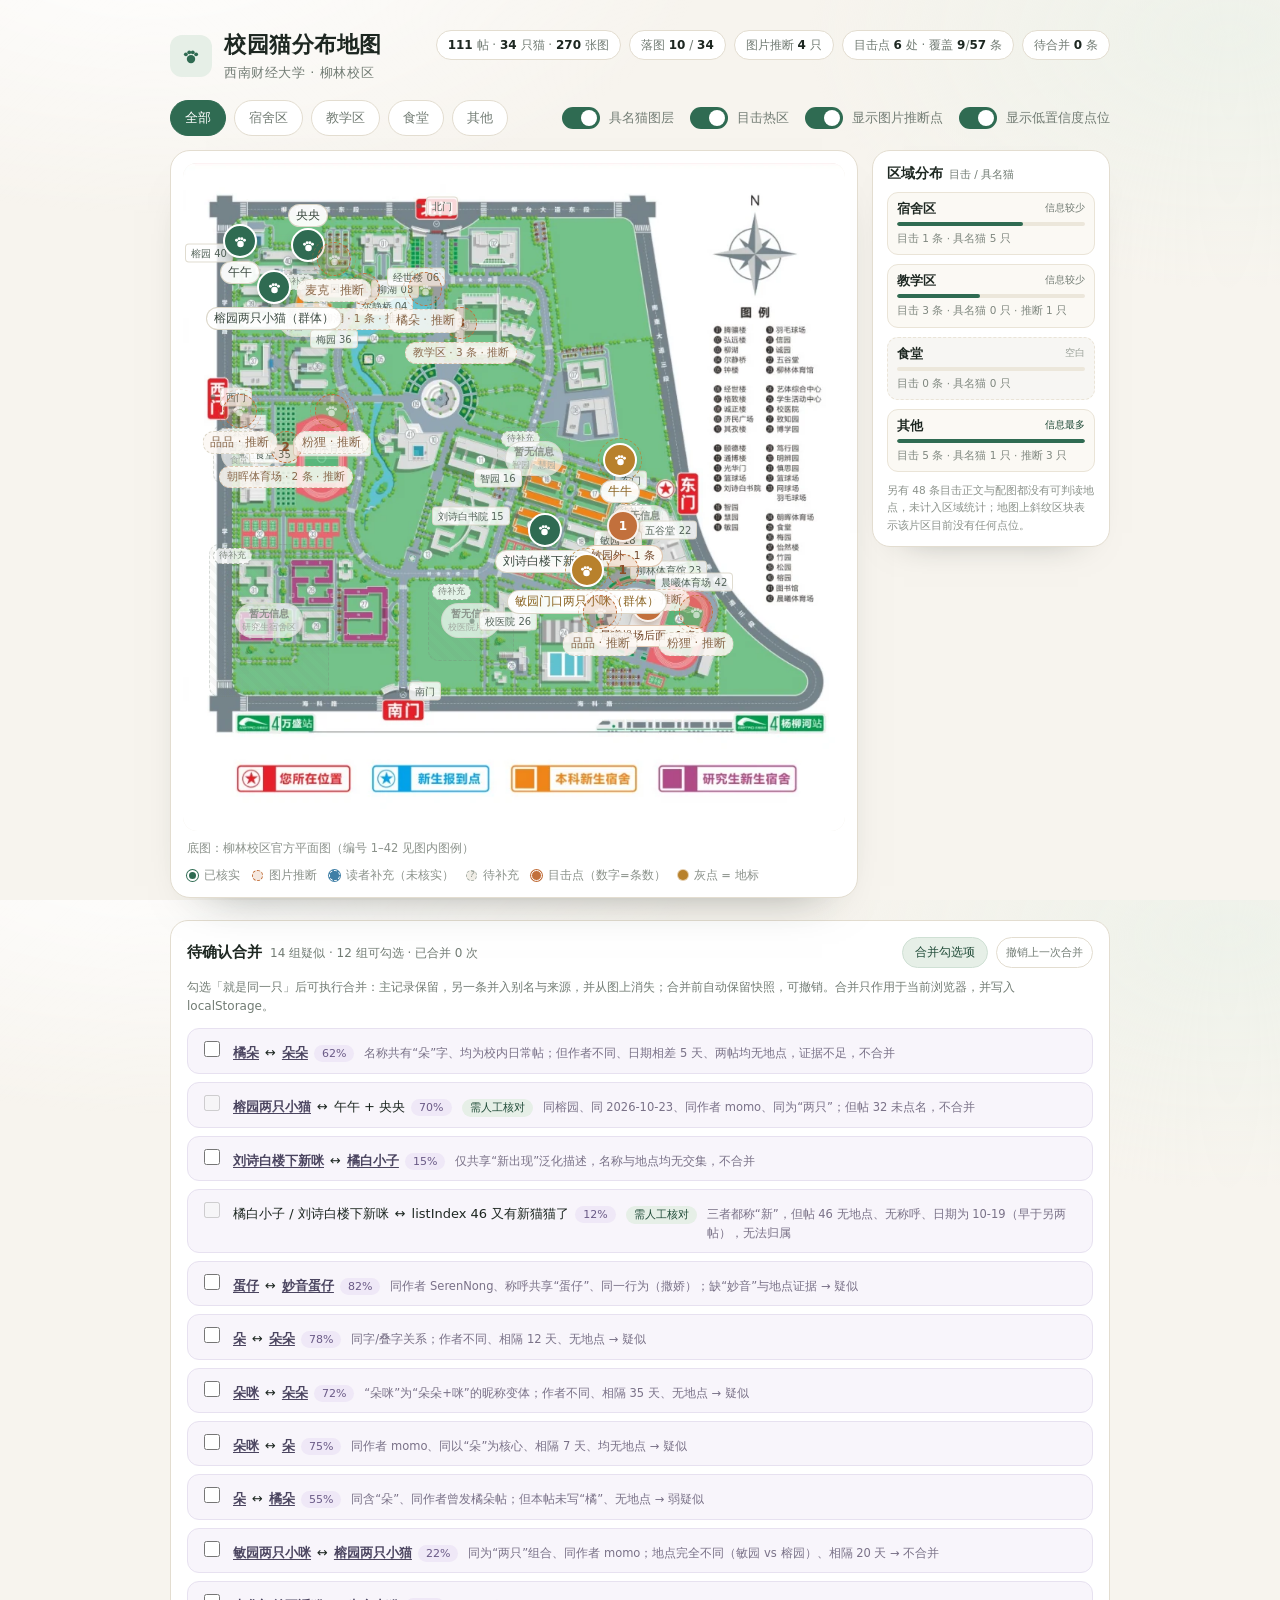
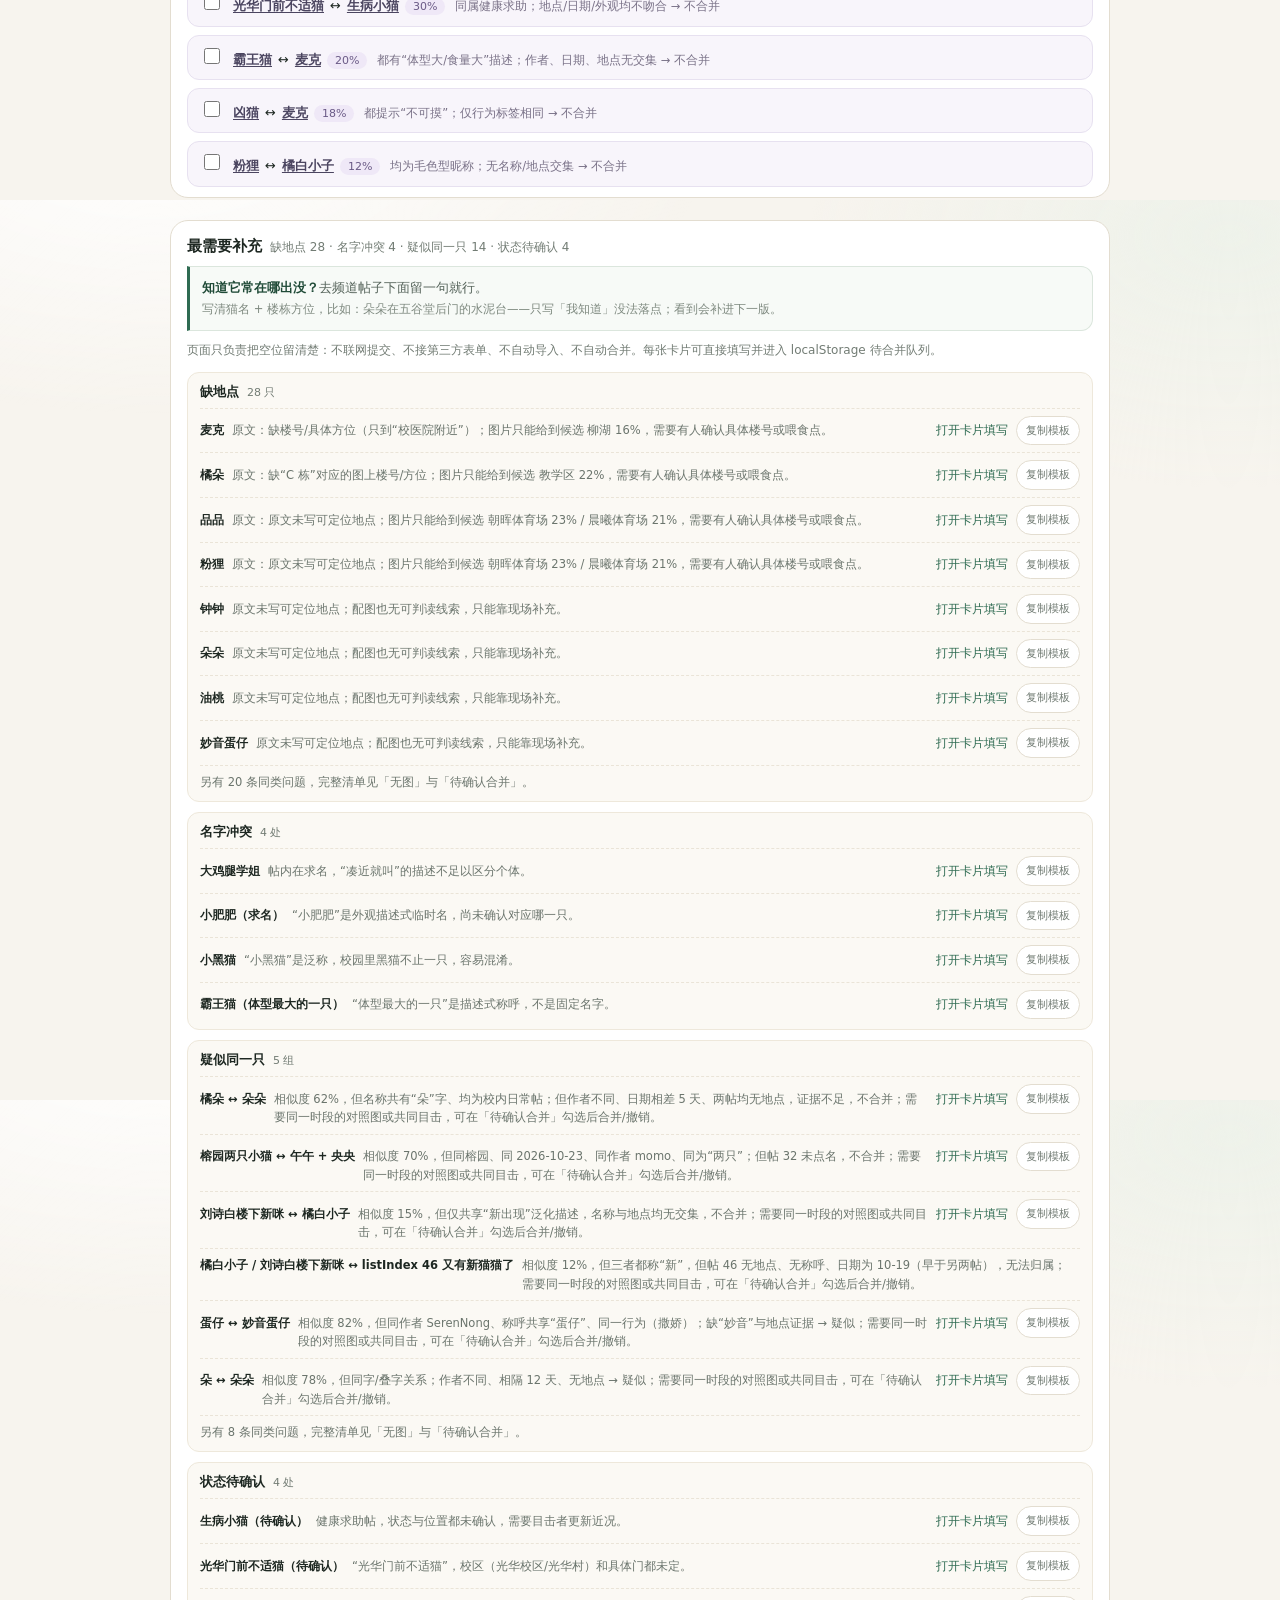
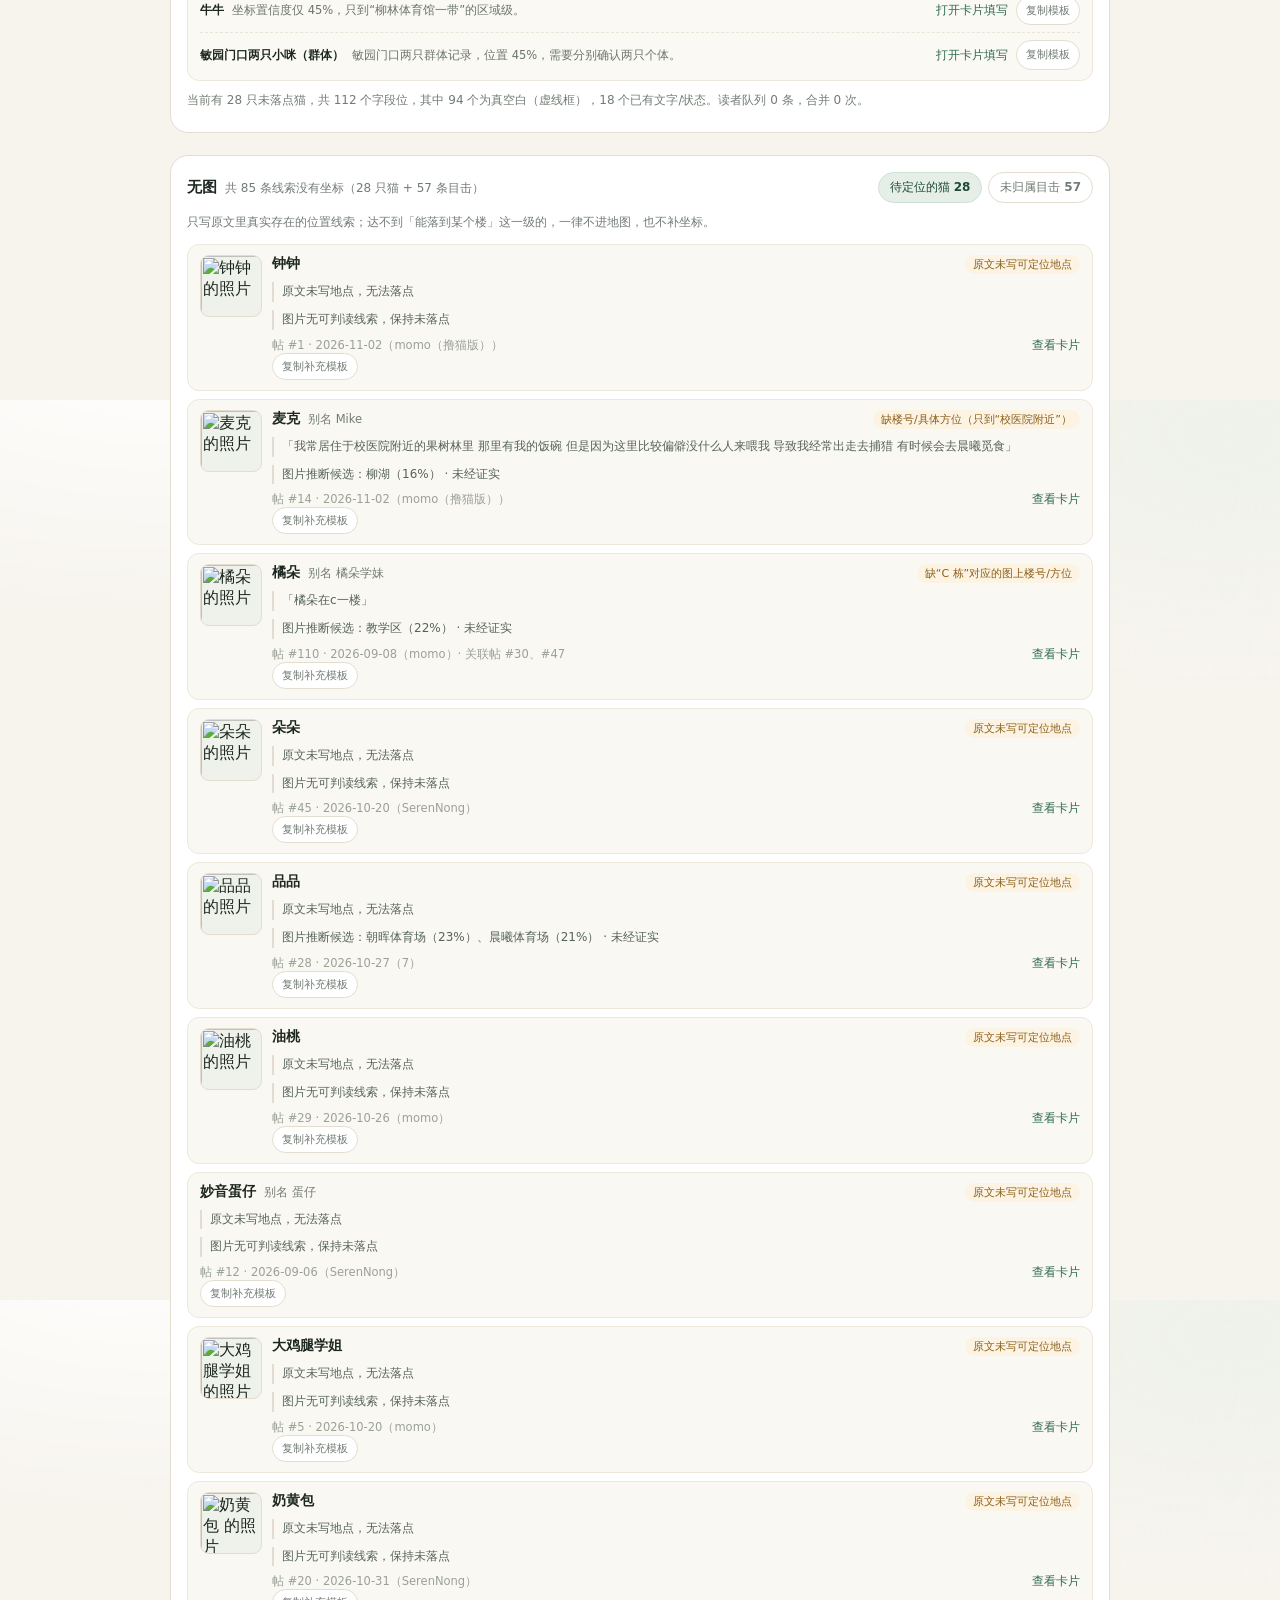
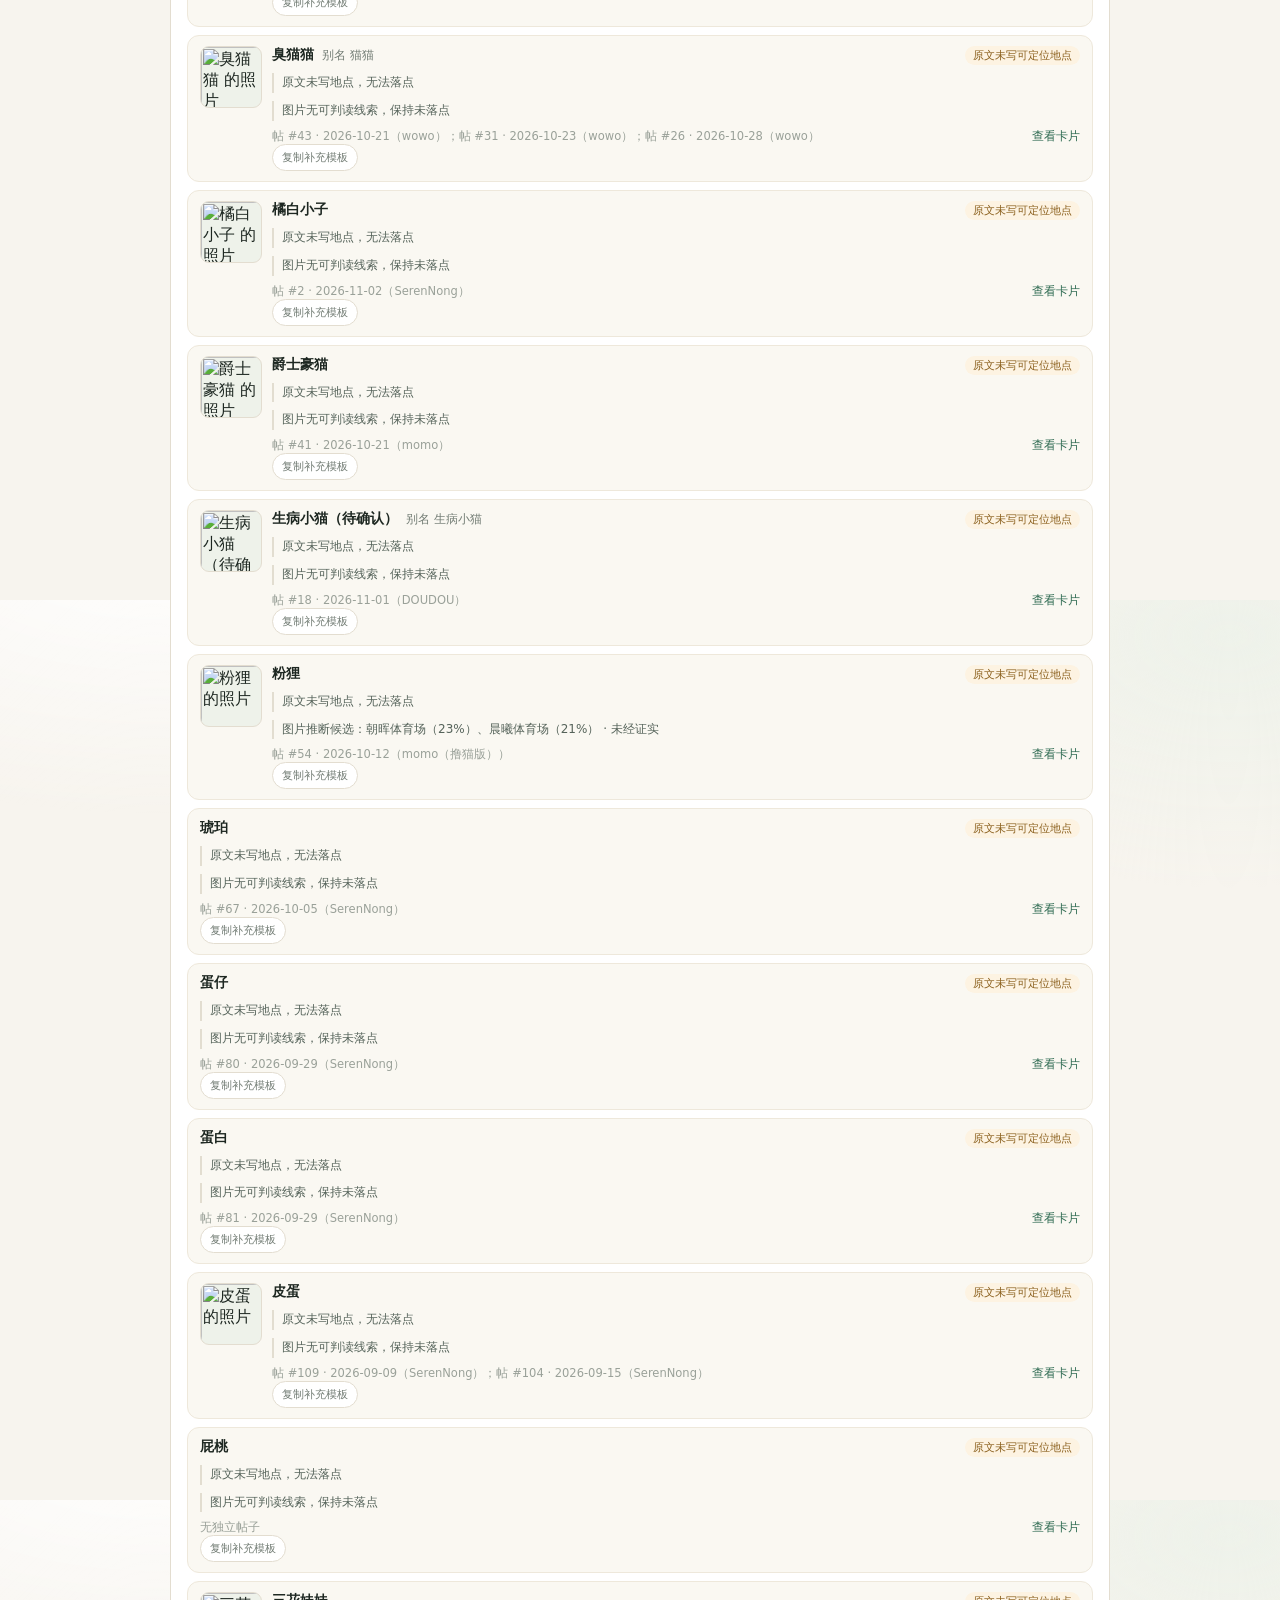
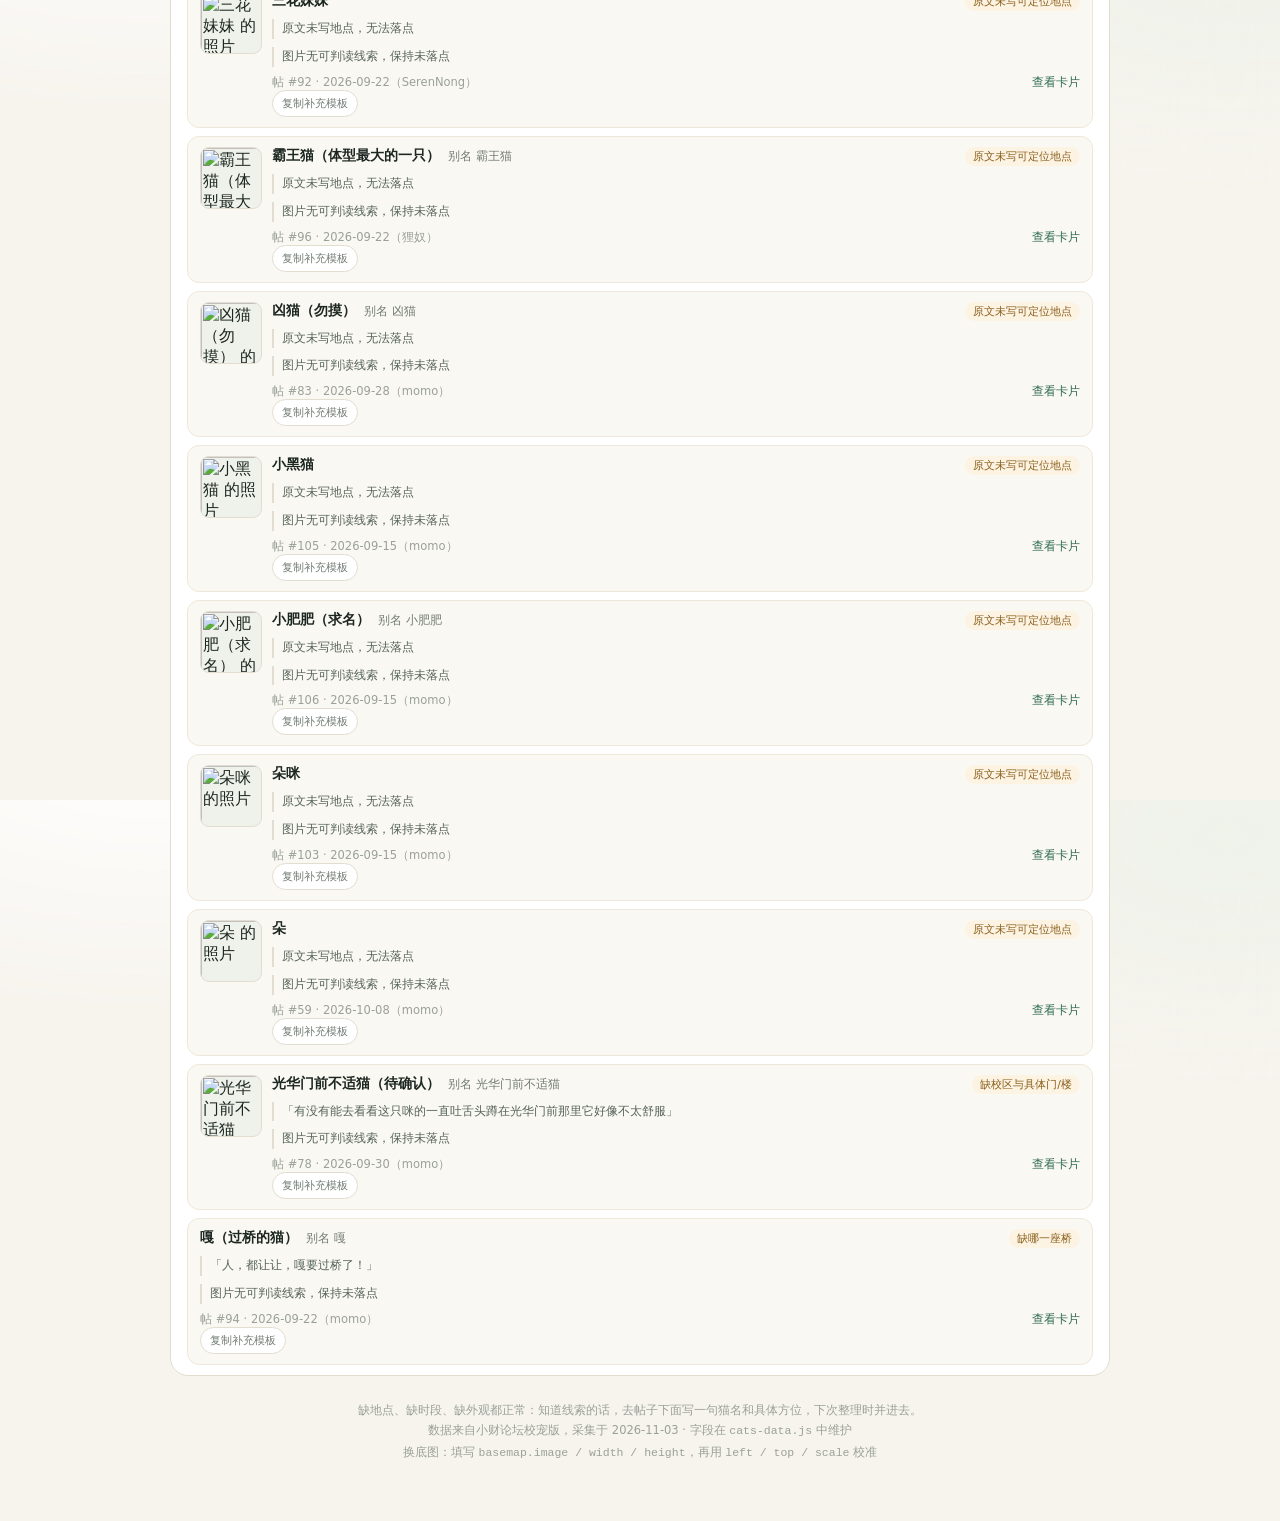
==== commit d647787e: "Add files via upload" ====
--- a/index.html
+++ b/index.html
@@ -1,15 +1,3308 @@
-<!DOCTYPE html>
-<html lang="zh-CN"><head>
+<html lang="zh-CN" data-trae-theme="light"><head>
 <meta charset="UTF-8">
 <meta name="viewport" content="width=device-width, initial-scale=1, viewport-fit=cover">
-<meta name="description" content="西南财经大学柳林校区校园猫分布地图：具名猫、目击热区、图片推断与待补充区域。">
-<meta name="color-scheme" content="light">
-<meta name="theme-color" content="#f7f4ee">
-<link rel="icon" href="data:image/svg+xml,%3Csvg xmlns='http://www.w3.org/2000/svg' viewBox='0 0 24 24'%3E%3Crect width='24' height='24' rx='6' fill='%23e6efe7'/%3E%3Cg fill='%232f6b52'%3E%3Ccircle cx='12' cy='15.4' r='4.6'/%3E%3Ccircle cx='6.4' cy='10.2' r='2.1'/%3E%3Ccircle cx='10.1' cy='8' r='2.1'/%3E%3Ccircle cx='13.9' cy='8' r='2.1'/%3E%3Ccircle cx='17.6' cy='10.2' r='2.1'/%3E%3C/g%3E%3C/svg%3E">
 <title>校园猫分布地图 · 柳林校区（原型）</title>
-<link rel="stylesheet" href="css/styles.css">
-
-</head>
+<style>
+  :root {
+    --paper: #f7f4ee;
+    --card: #ffffff;
+    --ink: #1d2721;
+    --muted: #727c74;
+    --accent: #2f6b52;
+    --accent-deep: #1f4a37;
+    --accent-soft: #e6efe7;
+    --line: #e3ddd0;
+    --amber: #b8812c;
+    --heat: #c2703c;
+    --radius: 16px;
+    --inv: 1;
+  }
+
+  * { box-sizing: border-box; }
+
+  html, body { height: 100%; }
+
+  body {
+    margin: 0;
+    color: var(--ink);
+    background:
+      radial-gradient(900px 460px at 12% -8%, #ffffff 0%, rgba(255, 255, 255, 0) 62%),
+      radial-gradient(700px 420px at 96% 4%, #eef2ea 0%, rgba(238, 242, 234, 0) 60%),
+      var(--paper);
+    font-family: -apple-system, BlinkMacSystemFont, "PingFang SC", "Hiragino Sans GB",
+      "Microsoft YaHei", "Segoe UI", system-ui, sans-serif;
+    -webkit-font-smoothing: antialiased;
+  }
+
+  [hidden] { display: none !important; }
+
+  button { font: inherit; color: inherit; }
+
+  .app {
+    max-width: 980px;
+    margin: 0 auto;
+    padding: 30px 20px 48px;
+  }
+
+  /* ---------- 顶栏 ---------- */
+  .head {
+    display: flex;
+    align-items: flex-start;
+    justify-content: space-between;
+    gap: 16px;
+    flex-wrap: wrap;
+  }
+
+  .brand { display: flex; align-items: center; gap: 12px; }
+
+  .brand-mark {
+    width: 42px;
+    height: 42px;
+    flex: 0 0 auto;
+    border-radius: 12px;
+    background: var(--accent-soft);
+    display: grid;
+    place-items: center;
+  }
+
+  .brand-mark svg { width: 22px; height: 22px; }
+
+  h1 {
+    margin: 0;
+    font-size: 22px;
+    letter-spacing: 0.5px;
+    font-weight: 600;
+  }
+
+  .sub {
+    margin: 4px 0 0;
+    font-size: 13px;
+    color: var(--muted);
+    letter-spacing: 0.6px;
+  }
+
+  .badges { display: flex; gap: 8px; flex-wrap: wrap; }
+
+  .badge {
+    font-size: 12px;
+    line-height: 1;
+    padding: 8px 11px;
+    border-radius: 999px;
+    background: #fff;
+    border: 1px solid var(--line);
+    color: var(--muted);
+    white-space: nowrap;
+  }
+
+  .badge b { color: var(--ink); font-weight: 600; }
+
+  .badge-sample {
+    background: #fdf3e2;
+    border-color: #eed9b6;
+    color: #8a5f1c;
+  }
+
+  .notice {
+    margin: 18px 0 0;
+    padding: 11px 14px;
+    font-size: 12.5px;
+    line-height: 1.6;
+    color: #7b5a22;
+    background: #fdf6e8;
+    border: 1px solid #f0e0c2;
+    border-radius: 12px;
+  }
+
+  .notice-warn {
+    color: #8a3b2a;
+    background: #fdf1ee;
+    border-color: #efcfc7;
+  }
+
+  /* ---------- 筛选 ---------- */
+  .controls {
+    display: flex;
+    align-items: center;
+    justify-content: space-between;
+    gap: 14px;
+    flex-wrap: wrap;
+    margin: 18px 0 14px;
+  }
+
+  .chips { display: flex; gap: 8px; flex-wrap: wrap; }
+
+  .chip {
+    padding: 8px 14px;
+    font-size: 13px;
+    border-radius: 999px;
+    border: 1px solid var(--line);
+    background: #fff;
+    color: var(--muted);
+    cursor: pointer;
+    transition: background 0.18s, color 0.18s, border-color 0.18s;
+  }
+
+  .chip:hover { border-color: #cbd6cd; color: var(--ink); }
+
+  .chip[aria-pressed="true"] {
+    background: var(--accent);
+    border-color: var(--accent);
+    color: #fff;
+  }
+
+  .switch {
+    display: inline-flex;
+    align-items: center;
+    gap: 9px;
+    font-size: 13px;
+    color: var(--muted);
+    cursor: pointer;
+    user-select: none;
+  }
+
+  .switch input { position: absolute; opacity: 0; pointer-events: none; }
+
+  .track {
+    width: 38px;
+    height: 22px;
+    border-radius: 999px;
+    background: #dcd8cb;
+    position: relative;
+    transition: background 0.18s;
+    flex: 0 0 auto;
+  }
+
+  .track::after {
+    content: "";
+    position: absolute;
+    top: 3px;
+    left: 3px;
+    width: 16px;
+    height: 16px;
+    border-radius: 50%;
+    background: #fff;
+    transition: transform 0.18s;
+  }
+
+  .switch input:checked + .track { background: var(--accent); }
+  .switch input:checked + .track::after { transform: translateX(16px); }
+  .switch input:focus-visible + .track { outline: 2px solid var(--accent); outline-offset: 2px; }
+
+  .layer-switches {
+    display: flex;
+    gap: 12px 16px;
+    flex-wrap: wrap;
+    align-items: center;
+  }
+
+  /* ---------- 地图 ---------- */
+  .map-card {
+    background: var(--card);
+    border: 1px solid var(--line);
+    border-radius: 20px;
+    padding: 12px;
+    box-shadow: 0 24px 48px -36px rgba(28, 38, 32, 0.55);
+  }
+
+  .map-stage {
+    position: relative;
+    width: 100%;
+    margin: 0 auto;
+    aspect-ratio: 4 / 3; /* 有官方底图时由 basemap.width / height 覆盖 */
+    overflow: hidden;
+    border-radius: 14px;
+    background: #f3efe6;
+    touch-action: manipulation;
+  }
+
+  /* 底图层：所有校准（平移、缩放）只作用在这一层 */
+  .map-layer {
+    position: absolute;
+    inset: 0;
+    transform-origin: 0 0;
+    will-change: transform;
+  }
+
+  .official-map {
+    display: block;
+    width: 100%;
+    height: 100%;
+    object-fit: fill; /* 拉伸铺满舞台，坐标百分比与图片线性对应 */
+  }
+
+  .schematic { display: block; width: 100%; height: 100%; }
+
+  .map-layer.has-image .schematic { display: none; }
+
+  /* ---------- 点位 ---------- */
+  .markers { position: absolute; inset: 0; z-index: 2; }
+
+  .marker {
+    position: absolute;
+    width: 0;
+    height: 0;
+    transform: scale(var(--inv));
+    transform-origin: 0 0;
+    pointer-events: none;
+  }
+
+  .pin {
+    position: absolute;
+    left: 0;
+    top: 0;
+    width: 34px;
+    height: 34px;
+    padding: 0;
+    border: 2px solid #fff;
+    border-radius: 50%;
+    background: var(--accent);
+    display: grid;
+    place-items: center;
+    transform: translate(-50%, -50%);
+    cursor: pointer;
+    pointer-events: auto;
+    box-shadow: 0 8px 16px -8px rgba(18, 40, 28, 0.85);
+    transition: transform 0.16s ease, background 0.16s ease, box-shadow 0.16s ease;
+  }
+
+  .pin svg { width: 17px; height: 17px; }
+
+  .pin:hover { transform: translate(-50%, -50%) scale(1.1); }
+
+  .pin:focus-visible { outline: 2px solid var(--accent-deep); outline-offset: 3px; }
+
+  .marker.is-active .pin {
+    background: var(--accent-deep);
+    box-shadow: 0 0 0 6px rgba(47, 107, 82, 0.2), 0 10px 20px -10px rgba(18, 40, 28, 0.9);
+  }
+
+  .marker.is-low .pin { background: var(--amber); }
+
+  .marker.is-low .pin::after {
+    content: "";
+    position: absolute;
+    inset: -7px;
+    border-radius: 50%;
+    border: 1.5px dashed rgba(184, 129, 44, 0.75);
+  }
+
+  .marker-label {
+    position: absolute;
+    left: 0;
+    top: 20px;
+    transform: translateX(-50%);
+    padding: 2px 7px;
+    font-size: 11.5px;
+    line-height: 1.5;
+    white-space: nowrap;
+    color: #3c4a41;
+    background: rgba(255, 255, 255, 0.94);
+    border: 1px solid rgba(216, 210, 194, 0.9);
+    border-radius: 999px;
+    pointer-events: none;
+  }
+
+  .marker.is-low .marker-label { color: #8a6423; }
+
+  .marker.label-top .marker-label { top: auto; bottom: 18px; }
+
+  .map-empty {
+    position: absolute;
+    inset: 0;
+    display: grid;
+    place-items: center;
+    font-size: 13px;
+    color: var(--muted);
+    background: rgba(247, 244, 238, 0.72);
+  }
+
+  .map-foot {
+    display: flex;
+    justify-content: space-between;
+    gap: 12px;
+    flex-wrap: wrap;
+    margin: 10px 4px 2px;
+    font-size: 11.5px;
+    color: #8b928b;
+  }
+
+  .legend-key { display: inline-flex; align-items: center; gap: 6px; }
+
+  .legend-dot {
+    width: 10px;
+    height: 10px;
+    border-radius: 50%;
+    background: var(--amber);
+    box-shadow: 0 0 0 1px rgba(184, 129, 44, 0.4);
+  }
+
+  .legend-states {
+    display: flex;
+    align-items: center;
+    gap: 12px;
+    flex-wrap: wrap;
+  }
+
+  .lg {
+    width: 11px;
+    height: 11px;
+    border-radius: 50%;
+    display: inline-block;
+    flex: 0 0 auto;
+  }
+
+  .lg-ok {
+    background: var(--accent);
+    border: 2px solid #fff;
+    box-shadow: 0 0 0 1px var(--accent);
+  }
+
+  .lg-infer {
+    background: rgba(194, 112, 60, 0.16);
+    border: 1.5px dashed var(--heat);
+  }
+
+  .lg-need {
+    display: inline-grid;
+    place-items: center;
+    background: #f1eee7;
+    border: 1.5px dashed #a9b0a8;
+    color: #7f887f;
+    font-size: 8px;
+    line-height: 1;
+  }
+
+  .lg-heat {
+    background: var(--heat);
+    border: 1.5px solid #fff;
+    box-shadow: 0 0 0 1px var(--heat);
+  }
+
+  .lg-reader {
+    background: #3f7fa6;
+    border: 1.5px dashed #fff;
+    box-shadow: 0 0 0 1px #3f7fa6;
+  }
+
+  /* ---------- 地图 + 侧栏 ---------- */
+  .map-row {
+    display: grid;
+    grid-template-columns: minmax(0, 1fr) 238px;
+    gap: 14px;
+    align-items: start;
+  }
+
+  .zone-panel {
+    background: var(--card);
+    border: 1px solid var(--line);
+    border-radius: 18px;
+    padding: 14px 14px 12px;
+    box-shadow: 0 18px 36px -32px rgba(28, 38, 32, 0.5);
+  }
+
+  .zone-panel h2 {
+    margin: 0;
+    font-size: 14px;
+    font-weight: 600;
+    display: flex;
+    align-items: baseline;
+    gap: 6px;
+    flex-wrap: wrap;
+  }
+
+  .zone-panel h2 span {
+    font-size: 10.5px;
+    font-weight: 400;
+    color: var(--muted);
+  }
+
+  .zone-note {
+    margin: 10px 0 0;
+    font-size: 10.5px;
+    line-height: 1.65;
+    color: #8b928b;
+  }
+
+  .zrow {
+    width: 100%;
+    display: grid;
+    grid-template-columns: 1fr auto;
+    gap: 4px 8px;
+    margin-top: 9px;
+    padding: 8px 9px;
+    border: 1px solid #eae4d7;
+    border-radius: 11px;
+    background: #fbf9f4;
+    text-align: left;
+    cursor: pointer;
+    transition: border-color 0.16s, background 0.16s;
+  }
+
+  .zrow:hover { border-color: #cbd6cd; background: #fff; }
+
+  .zrow.is-empty { background: #f7f6f3; border-style: dashed; }
+
+  .zname { font-size: 12.5px; font-weight: 600; }
+
+  .zstatus { font-size: 10px; color: var(--muted); white-space: nowrap; }
+
+  .zrow.is-empty .zstatus { color: #9aa199; }
+
+  .zstatus.is-max { color: var(--accent-deep); }
+
+  .zbar {
+    grid-column: 1 / -1;
+    height: 4px;
+    border-radius: 999px;
+    background: #ece7db;
+    overflow: hidden;
+  }
+
+  .zbar > i { display: block; height: 100%; border-radius: 999px; background: var(--accent); }
+
+  .zrow.is-empty .zbar > i { background: #d8d3c6; }
+
+  .zcounts {
+    grid-column: 1 / -1;
+    font-size: 10.5px;
+    color: #7f877f;
+    line-height: 1.55;
+  }
+
+  /* ---------- 目击热区 ---------- */
+  .sights-layer { position: absolute; inset: 0; z-index: 1; }
+
+  .heat {
+    position: absolute;
+    width: 0;
+    height: 0;
+    transform: scale(var(--inv));
+    transform-origin: 0 0;
+    pointer-events: none;
+  }
+
+  .heat-btn {
+    position: absolute;
+    left: 0;
+    top: 0;
+    width: 32px;
+    height: 32px;
+    padding: 0;
+    border: 2px solid #fff;
+    border-radius: 50%;
+    background: var(--heat);
+    color: #fff;
+    font-size: 12px;
+    font-weight: 600;
+    line-height: 1;
+    display: grid;
+    place-items: center;
+    transform: translate(-50%, -50%);
+    cursor: pointer;
+    pointer-events: auto;
+    box-shadow: 0 8px 16px -8px rgba(92, 48, 20, 0.85);
+    transition: transform 0.16s ease, box-shadow 0.16s ease;
+  }
+
+  .heat-btn::after {
+    content: "";
+    position: absolute;
+    inset: -9px;
+    border-radius: 50%;
+    background: radial-gradient(circle, rgba(194, 112, 60, 0.26), rgba(194, 112, 60, 0) 70%);
+    z-index: -1;
+    pointer-events: none;
+  }
+
+  .heat-btn:hover { transform: translate(-50%, -50%) scale(1.1); }
+
+  .heat.is-infer .heat-btn {
+    background: rgba(194, 112, 60, 0.16);
+    border: 1.5px dashed var(--heat);
+    color: #8a4d27;
+    box-shadow: none;
+  }
+
+  .heat.is-infer .heat-btn::after { display: none; }
+
+  .heat-label {
+    position: absolute;
+    left: 0;
+    top: 19px;
+    transform: translateX(-50%);
+    padding: 2px 7px;
+    font-size: 10.5px;
+    line-height: 1.5;
+    white-space: nowrap;
+    color: #6f4325;
+    background: rgba(255, 251, 246, 0.95);
+    border: 1px solid rgba(222, 195, 170, 0.9);
+    border-radius: 999px;
+    pointer-events: none;
+  }
+
+  .heat.is-infer .heat-label {
+    color: #8a6a4d;
+    border-style: dashed;
+    background: rgba(252, 248, 243, 0.86);
+  }
+
+  /* ---------- 图片推断点 ---------- */
+  .marker.is-infer .pin {
+    background: rgba(194, 112, 60, 0.18);
+    border: 1.5px dashed var(--heat);
+    box-shadow: none;
+  }
+
+  .marker.is-infer .pin svg { opacity: 0.6; }
+
+  .marker.is-infer .pin::after {
+    content: "";
+    position: absolute;
+    inset: -6px;
+    border-radius: 50%;
+    border: 1px dashed rgba(194, 112, 60, 0.35);
+  }
+
+  .marker.is-infer .marker-label {
+    color: #8a6a4d;
+    border-style: dashed;
+    background: rgba(252, 248, 243, 0.88);
+  }
+
+  /* ---------- 读者补充点（第三种视觉） ---------- */
+  .marker.is-reader .pin {
+    background: #3f7fa6;
+    border: 1.5px dashed #fff;
+    box-shadow: 0 8px 16px -8px rgba(33, 68, 92, 0.8);
+  }
+
+  .marker.is-reader .pin::after {
+    content: "补";
+    position: absolute;
+    right: -7px;
+    bottom: -7px;
+    width: 15px;
+    height: 15px;
+    border-radius: 50%;
+    background: #fff;
+    border: 1px solid #3f7fa6;
+    color: #3f7fa6;
+    font-size: 8px;
+    line-height: 13px;
+    text-align: center;
+  }
+
+  .marker.is-reader .marker-label {
+    color: #2f6484;
+    border-color: #bcd3e2;
+    background: rgba(240, 247, 252, 0.94);
+  }
+
+  /* ---------- 空白区块覆盖层 ---------- */
+  .empty-blocks { position: absolute; inset: 0; z-index: 0; pointer-events: none; }
+
+  .empty-block {
+    position: absolute;
+    padding: 0;
+    cursor: pointer;
+    pointer-events: auto;
+    border: 1px dashed rgba(120, 130, 119, 0.26);
+    border-radius: 10px;
+    background: repeating-linear-gradient(
+      45deg,
+      rgba(120, 130, 119, 0.07) 0,
+      rgba(120, 130, 119, 0.07) 5px,
+      rgba(120, 130, 119, 0.02) 5px,
+      rgba(120, 130, 119, 0.02) 10px
+    );
+    display: grid;
+    place-items: center;
+  }
+
+  .empty-block:hover { border-color: rgba(120, 130, 119, 0.5); }
+
+  .empty-badge {
+    position: absolute;
+    top: 3px;
+    left: 3px;
+    padding: 1px 5px;
+    transform: scale(var(--inv));
+    transform-origin: 0 0;
+    border: 1px dashed rgba(120, 130, 119, 0.5);
+    border-radius: 999px;
+    background: rgba(255, 255, 255, 0.8);
+    font-size: 8.5px;
+    line-height: 1.4;
+    color: #7f887f;
+    white-space: nowrap;
+  }
+
+  .empty-label {
+    transform: scale(var(--inv));
+    transform-origin: center;
+    padding: 2px 6px;
+    font-size: 9.5px;
+    line-height: 1.5;
+    color: #899189;
+    background: rgba(255, 255, 255, 0.66);
+    border: 1px solid rgba(205, 204, 194, 0.6);
+    border-radius: 999px;
+    white-space: nowrap;
+    text-align: center;
+  }
+
+  .empty-label b { display: block; font-weight: 600; font-size: 10px; }
+  .empty-label span { display: block; font-size: 9px; color: #a1a8a0; }
+
+  /* ---------- 详情卡：推断 / 目击 ---------- */
+  .infer-banner {
+    padding: 9px 16px;
+    font-size: 11.5px;
+    line-height: 1.6;
+    color: #8a4d27;
+    background: #fbf1e8;
+    border-bottom: 1px dashed #e7cbb4;
+    border-radius: 20px 20px 0 0;
+  }
+
+  .infer-box {
+    margin-top: 12px;
+    padding: 11px 12px;
+    border-radius: 12px;
+    background: #fbf4ed;
+    border: 1px dashed #e4c8b1;
+    font-size: 12px;
+    color: #6d5746;
+    line-height: 1.65;
+  }
+
+  .infer-box b { display: block; font-size: 11.5px; color: #8a4d27; margin-bottom: 4px; }
+
+  .infer-cand {
+    display: block;
+    margin-top: 5px;
+    padding-left: 8px;
+    border-left: 2px solid #e7cbb4;
+  }
+
+  .infer-cand em { font-style: normal; font-weight: 600; color: #7a4322; }
+
+  .sight-photos {
+    display: flex;
+    gap: 8px;
+    flex-wrap: wrap;
+    margin: 12px 16px 0;
+  }
+
+  .sight-photos img {
+    width: 96px;
+    height: 96px;
+    object-fit: cover;
+    border-radius: 9px;
+    border: 1px solid var(--line);
+    background: #eef2ea;
+  }
+
+  .sight-entry {
+    margin-top: 9px;
+    padding: 9px 10px;
+    border-radius: 10px;
+    background: #faf8f2;
+    border: 1px solid #eee8db;
+    font-size: 12px;
+    line-height: 1.6;
+    color: #55635a;
+  }
+
+  .sight-entry b { font-size: 11.5px; color: #8a4d27; font-weight: 600; }
+  .sight-entry i { font-style: normal; color: #9aa199; }
+
+  .zone-level {
+    display: inline-block;
+    font-size: 10.5px;
+    padding: 3px 8px;
+    border-radius: 999px;
+    background: #fdf3e2;
+    color: #8a5f1c;
+  }
+
+  /* ---------- 读者补充 ---------- */
+  .supp-row {
+    display: flex;
+    gap: 8px;
+    flex-wrap: wrap;
+    margin-top: 16px;
+    padding-top: 12px;
+    border-top: 1px dashed #e6e0d3;
+  }
+
+  .supp-btn {
+    padding: 8px 12px;
+    font-size: 12px;
+    border-radius: 999px;
+    border: 1px solid #cfe0d4;
+    background: var(--accent-soft);
+    color: var(--accent-deep);
+    cursor: pointer;
+  }
+
+  .supp-btn:hover { background: #dcebe1; }
+
+  .supp-btn.ghost { background: #fff; border-color: var(--line); color: var(--muted); }
+
+  .supp-btn.ghost:hover { color: var(--ink); border-color: #cbd6cd; }
+
+  .need-groups { display: grid; gap: 10px; }
+
+  .need-group {
+    border: 1px solid #eee8db;
+    border-radius: 12px;
+    background: #fbf9f4;
+    padding: 10px 12px;
+  }
+
+  .need-head {
+    display: flex;
+    align-items: baseline;
+    gap: 8px;
+    flex-wrap: wrap;
+    font-size: 13px;
+    font-weight: 600;
+  }
+
+  .need-head span { font-size: 11px; font-weight: 400; color: var(--muted); }
+
+  .need-item {
+    display: flex;
+    align-items: baseline;
+    gap: 8px;
+    flex-wrap: wrap;
+    margin-top: 7px;
+    padding-top: 7px;
+    border-top: 1px dashed #eae4d7;
+    font-size: 11.5px;
+    line-height: 1.6;
+    color: #6b756d;
+  }
+
+  .need-item:first-of-type { margin-top: 7px; }
+
+  .need-name { font-weight: 600; color: var(--ink); }
+
+  .need-why { flex: 1 1 180px; }
+
+  .mini-link {
+    border: none;
+    background: none;
+    padding: 0;
+    font: inherit;
+    color: var(--accent);
+    cursor: pointer;
+  }
+
+  .mini-link:hover { text-decoration: underline; }
+
+  .need-actions { display: flex; gap: 8px; flex-wrap: wrap; margin-left: auto; }
+
+  .ghost-btn {
+    padding: 5px 9px;
+    font-size: 11px;
+    border-radius: 999px;
+    border: 1px solid var(--line);
+    background: #fff;
+    color: var(--muted);
+    cursor: pointer;
+  }
+
+  .ghost-btn:hover { color: var(--ink); border-color: #cbd6cd; }
+
+  .export-btn {
+    padding: 7px 12px;
+    font-size: 11.5px;
+    border-radius: 999px;
+    border: 1px solid #cfe0d4;
+    background: var(--accent-soft);
+    color: var(--accent-deep);
+    cursor: pointer;
+  }
+
+  .export-btn:hover { background: #dcebe1; }
+
+  /* ---------- 待补充空位 / 卡片编辑区 ---------- */
+  .slots {
+    display: grid;
+    grid-template-columns: 1fr 1fr;
+    gap: 8px;
+    margin-top: 12px;
+  }
+
+  .slot {
+    min-height: 54px;
+    padding: 7px 9px;
+    border: 1px solid #ece6d9;
+    border-radius: 10px;
+    background: #fbf9f4;
+  }
+
+  .slot-label {
+    display: block;
+    margin-bottom: 3px;
+    font-size: 9.5px;
+    letter-spacing: 0.5px;
+    color: #9aa199;
+  }
+
+  .slot-value {
+    font-size: 11.5px;
+    line-height: 1.5;
+    color: #55635a;
+    word-break: break-word;
+  }
+
+  .slot.is-missing {
+    border-style: dashed;
+    background: #f7f6f3;
+  }
+
+  .slot.is-missing .slot-value { color: #8b928b; }
+
+  .slot-chip {
+    display: inline-block;
+    margin-left: 4px;
+    padding: 1px 6px;
+    border: 1px dashed #c9c3b5;
+    border-radius: 999px;
+    font-size: 9px;
+    color: #8b928b;
+    vertical-align: 1px;
+  }
+
+  .edit-box {
+    margin-top: 14px;
+    padding-top: 12px;
+    border-top: 1px dashed var(--line);
+  }
+
+  .edit-box h4 { margin: 0 0 8px; font-size: 12.5px; font-weight: 600; }
+
+  .edit-box .field { margin-top: 8px; }
+
+  .edit-box .report-actions { margin-top: 10px; }
+
+  .edit-box .report-tip b { color: var(--accent-deep); }
+
+  .field { display: block; margin-top: 10px; font-size: 12px; color: #55635a; }
+
+  .field em { font-style: normal; color: #a4573b; }
+
+  .field input[type="text"],
+  .field textarea {
+    display: block;
+    width: 100%;
+    margin-top: 5px;
+    padding: 8px 10px;
+    border: 1px solid #ddd7c8;
+    border-radius: 9px;
+    background: #fff;
+    font: inherit;
+    color: var(--ink);
+    outline: none;
+  }
+
+  .field input[type="text"]:focus,
+  .field textarea:focus { border-color: var(--accent); box-shadow: 0 0 0 3px rgba(47, 107, 82, 0.1); }
+
+  .field textarea { min-height: 62px; resize: vertical; }
+
+  .saw { display: flex; align-items: center; gap: 10px; font-size: 12px; color: #55635a; }
+
+  .saw label { display: inline-flex; align-items: center; gap: 4px; cursor: pointer; }
+
+  .report-actions { display: flex; gap: 8px; flex-wrap: wrap; margin-top: 14px; }
+
+  .report-actions .supp-btn { padding: 9px 13px; }
+
+  .report-actions .supp-btn[disabled] { opacity: 0.45; cursor: not-allowed; }
+
+  .report-tip { margin: 10px 0 0; font-size: 10.5px; line-height: 1.6; color: #9aa199; }
+
+  /* ---------- 详情卡 ---------- */
+  .backdrop {
+    position: fixed;
+    inset: 0;
+    background: rgba(22, 30, 26, 0.42);
+    backdrop-filter: blur(2px);
+    z-index: 30;
+    animation: fade 0.18s ease both;
+  }
+
+  .sheet {
+    position: fixed;
+    z-index: 40;
+    left: 50%;
+    top: 50%;
+    width: min(430px, calc(100vw - 32px));
+    max-height: 86vh;
+    overflow: auto;
+    transform: translate(-50%, -50%);
+    background: var(--card);
+    border-radius: 20px;
+    box-shadow: 0 40px 80px -40px rgba(16, 26, 21, 0.65);
+    animation: pop 0.2s ease both;
+  }
+
+  .sheet-head {
+    display: flex;
+    align-items: center;
+    justify-content: space-between;
+    gap: 10px;
+    padding: 14px 16px 0;
+  }
+
+  .tag {
+    font-size: 11.5px;
+    padding: 5px 10px;
+    border-radius: 999px;
+    background: var(--accent-soft);
+    color: var(--accent-deep);
+    letter-spacing: 0.4px;
+  }
+
+  .tag-sample { background: #fdf3e2; color: #8a5f1c; }
+
+  .tag-infer { background: #fbf1e8; color: #8a4d27; border: 1px dashed #e7cbb4; }
+
+  .tag-reader { background: #eaf2f8; color: #2f6484; border: 1px dashed #b9d2e2; }
+
+  .reader-banner { background: #3f7fa6; border-color: #3f7fa6; }
+
+  .merge-banner { background: #4d6a5a; border-color: #4d6a5a; }
+
+  .tag-heat { background: #fbece2; color: #8a4d27; }
+
+  .close {
+    width: 30px;
+    height: 30px;
+    border: 1px solid var(--line);
+    border-radius: 50%;
+    background: #fff;
+    color: var(--muted);
+    font-size: 18px;
+    line-height: 1;
+    cursor: pointer;
+    display: grid;
+    place-items: center;
+  }
+
+  .close:hover { color: var(--ink); border-color: #cfd6ca; }
+
+  .photo {
+    position: relative;
+    margin: 12px 16px 0;
+    aspect-ratio: 4 / 3;
+    border-radius: 12px;
+    overflow: hidden;
+    background: linear-gradient(150deg, #eef2ea, #e4e9df);
+  }
+
+  .photo img { width: 100%; height: 100%; object-fit: contain; display: block; }
+
+  .photo-empty {
+    position: absolute;
+    inset: 0;
+    display: flex;
+    flex-direction: column;
+    align-items: center;
+    justify-content: center;
+    gap: 4px;
+  }
+
+  .photo-empty svg { width: 96px; height: 60px; }
+
+  .photo-empty span { font-size: 11.5px; color: #8d968c; letter-spacing: 0.4px; }
+
+  .sheet-body { padding: 12px 16px 18px; }
+
+  .cat-name {
+    margin: 0;
+    font-size: 19px;
+    font-weight: 600;
+    display: flex;
+    align-items: center;
+    gap: 8px;
+    flex-wrap: wrap;
+  }
+
+  .cat-place {
+    margin: 6px 0 0;
+    display: flex;
+    align-items: center;
+    gap: 5px;
+    font-size: 13px;
+    color: var(--muted);
+  }
+
+  .cat-place svg { width: 13px; height: 13px; flex: 0 0 auto; }
+
+  .conf {
+    margin-top: 14px;
+    padding: 11px 12px;
+    border-radius: 12px;
+    background: #faf8f2;
+    border: 1px solid #eee8db;
+  }
+
+  .conf-top {
+    display: flex;
+    justify-content: space-between;
+    align-items: baseline;
+    font-size: 12px;
+    color: var(--muted);
+    margin-bottom: 7px;
+  }
+
+  .conf-top b { font-size: 13px; color: var(--ink); }
+
+  .bar { height: 6px; border-radius: 999px; background: #e9e4d7; overflow: hidden; }
+
+  .bar > i { display: block; height: 100%; border-radius: 999px; background: var(--accent); }
+
+  .conf.is-low .bar > i { background: var(--amber); }
+
+  .facts { margin: 14px 0 0; padding: 0; }
+
+  .facts div {
+    display: grid;
+    grid-template-columns: 68px 1fr;
+    gap: 10px;
+    padding: 9px 0;
+    border-top: 1px dashed #eae4d7;
+    font-size: 13px;
+  }
+
+  .facts div:first-child { border-top: none; padding-top: 0; }
+
+  .facts dt { color: #9aa199; font-size: 12px; }
+
+  .facts dd { margin: 0; line-height: 1.65; word-break: break-word; }
+
+  .source {
+    margin: 14px 0 0;
+    padding: 10px 12px;
+    border-left: 3px solid var(--accent-soft);
+    background: #f7faf7;
+    border-radius: 0 10px 10px 0;
+    font-size: 12.5px;
+    color: #55635a;
+    line-height: 1.6;
+  }
+
+  .source b { display: block; font-size: 11.5px; color: #9aa199; font-weight: 400; margin-bottom: 3px; }
+
+  .foot-note {
+    margin-top: 24px;
+    text-align: center;
+    font-size: 11.5px;
+    line-height: 1.8;
+    color: #9aa199;
+  }
+
+  /* ---------- 地标标注层 ---------- */
+  .landmarks { position: absolute; inset: 0; }
+
+  .lm {
+    position: absolute;
+    width: 0;
+    height: 0;
+    transform: scale(var(--inv));
+    transform-origin: 0 0;
+    pointer-events: none;
+  }
+
+  .lm-dot {
+    position: absolute;
+    left: 0;
+    top: 0;
+    width: 5px;
+    height: 5px;
+    border-radius: 50%;
+    background: rgba(90, 105, 96, 0.55);
+    transform: translate(-50%, -50%);
+  }
+
+  .lm-txt {
+    position: absolute;
+    left: 7px;
+    top: 0;
+    transform: translateY(-50%);
+    padding: 1px 5px;
+    font-size: 10px;
+    line-height: 1.5;
+    white-space: nowrap;
+    color: #55645b;
+    background: rgba(255, 255, 255, 0.82);
+    border: 1px solid rgba(214, 208, 192, 0.75);
+    border-radius: 4px;
+  }
+
+  .lm-txt.side-left { left: auto; right: 7px; }
+  .lm-txt.side-top { left: 0; top: -5px; transform: translate(-50%, -100%); }
+  .lm-txt.side-bottom { left: 0; top: 5px; transform: translateX(-50%); }
+
+  /* ---------- 未落图列表 ---------- */
+  .pending {
+    margin-top: 22px;
+    background: var(--card);
+    border: 1px solid var(--line);
+    border-radius: 18px;
+    padding: 16px 16px 10px;
+  }
+
+  .pending-head {
+    display: flex;
+    align-items: center;
+    justify-content: space-between;
+    gap: 12px;
+    flex-wrap: wrap;
+  }
+
+  .pending-head h2 {
+    margin: 0;
+    font-size: 15px;
+    font-weight: 600;
+    display: flex;
+    align-items: baseline;
+    gap: 8px;
+  }
+
+  .pending-head h2 span { font-size: 12px; color: var(--muted); font-weight: 400; }
+
+  .seg { display: flex; gap: 6px; }
+
+  .seg button {
+    padding: 6px 11px;
+    font-size: 12px;
+    border-radius: 999px;
+    border: 1px solid var(--line);
+    background: #fff;
+    color: var(--muted);
+    cursor: pointer;
+  }
+
+  .seg button[aria-pressed="true"] { background: var(--accent-soft); border-color: #cfe0d4; color: var(--accent-deep); }
+
+  .pending-hint { margin: 10px 0 12px; font-size: 12px; color: var(--muted); line-height: 1.6; }
+
+  .ask {
+    margin: 10px 0 0;
+    padding: 10px 12px;
+    border: 1px solid #dbe6dd;
+    border-left: 3px solid var(--accent);
+    border-radius: 0 12px 12px 0;
+    background: #f7faf7;
+    font-size: 12.5px;
+    line-height: 1.7;
+    color: #55635a;
+  }
+
+  .ask b { color: var(--accent-deep); font-weight: 600; }
+
+  .ask span {
+    display: block;
+    margin-top: 2px;
+    font-size: 11.5px;
+    color: #7f8a80;
+  }
+
+  .pending-list { display: grid; gap: 8px; }
+
+  .pend {
+    display: flex;
+    gap: 10px;
+    align-items: flex-start;
+    padding: 10px 12px;
+    border-radius: 12px;
+    background: #faf8f2;
+    border: 1px solid #eee8db;
+  }
+
+  .pend-main { flex: 1; min-width: 0; }
+
+  .pend-thumb {
+    width: 62px;
+    height: 62px;
+    flex: 0 0 auto;
+    object-fit: cover;
+    border-radius: 9px;
+    border: 1px solid #e3ddd0;
+    background: #eef2ea;
+  }
+
+  .pend-top { display: flex; align-items: baseline; gap: 8px; flex-wrap: wrap; }
+
+  .pend-name { font-size: 13.5px; font-weight: 600; }
+
+  .pend-alias { font-size: 11.5px; color: var(--muted); }
+
+  .pend-missing {
+    display: inline-block;
+    margin-left: auto;
+    font-size: 11px;
+    color: #8a5f1c;
+    background: #fdf3e2;
+    border-radius: 999px;
+    padding: 2px 8px;
+  }
+
+  .pend-quote {
+    margin: 8px 0 0;
+    font-size: 12px;
+    line-height: 1.65;
+    color: #55635a;
+    border-left: 2px solid #e2ddd0;
+    padding-left: 8px;
+    word-break: break-word;
+  }
+
+  .pend-foot {
+    display: flex;
+    justify-content: space-between;
+    align-items: center;
+    gap: 10px;
+    margin-top: 8px;
+    font-size: 11.5px;
+    color: #9aa199;
+  }
+
+  .pend-link {
+    border: none;
+    background: none;
+    padding: 0;
+    font-size: 11.5px;
+    color: var(--accent);
+    cursor: pointer;
+  }
+
+  .pend-link:hover { text-decoration: underline; }
+
+  /* ---------- 详情卡补充 ---------- */
+  .cat-alias { margin: 6px 0 0; font-size: 12px; color: var(--muted); }
+
+  .status-tag { background: #f3e7e3; color: #8c5343; }
+
+  .rel {
+    margin-top: 12px;
+    padding: 10px 12px;
+    border-radius: 12px;
+    background: #f6f4fb;
+    border: 1px solid #e5e0f0;
+    font-size: 12px;
+    color: #5b5570;
+    line-height: 1.6;
+  }
+
+  .rel b { color: #4b4560; }
+
+  .rel-line { display: block; margin-top: 3px; }
+
+  .rel-link {
+    border: none;
+    background: none;
+    padding: 0;
+    font: inherit;
+    color: #4b4560;
+    font-weight: 600;
+    text-decoration: underline;
+    text-underline-offset: 2px;
+    cursor: pointer;
+  }
+
+  /* ---------- 待确认合并 ---------- */
+  .merge-list { display: grid; gap: 8px; }
+
+  .merge-row {
+    display: flex;
+    align-items: baseline;
+    gap: 10px;
+    flex-wrap: wrap;
+    padding: 10px 12px;
+    border-radius: 12px;
+    background: #f8f5fb;
+    border: 1px solid #e7e1f0;
+  }
+
+  .merge-pair { display: flex; align-items: baseline; gap: 6px; flex-wrap: wrap; font-size: 13px; }
+
+  .merge-name {
+    border: none;
+    background: none;
+    padding: 0;
+    font: inherit;
+    font-weight: 600;
+    color: #4b4560;
+    text-decoration: underline;
+    text-underline-offset: 2px;
+    cursor: pointer;
+  }
+
+  .merge-sim {
+    font-size: 11px;
+    padding: 2px 8px;
+    border-radius: 999px;
+    background: #efe8f7;
+    color: #6a5a86;
+  }
+
+  .merge-basis {
+    flex: 1 1 220px;
+    font-size: 11.5px;
+    line-height: 1.6;
+    color: #7a7288;
+  }
+
+  .merge-check {
+    width: 16px;
+    height: 16px;
+    margin-top: 2px;
+    accent-color: var(--accent);
+    cursor: pointer;
+    flex: 0 0 auto;
+  }
+
+  .merge-row.is-merged { background: #f3f7f3; border-color: #dbe6dd; }
+
+  .merge-tag {
+    font-size: 10.5px;
+    padding: 2px 8px;
+    border-radius: 999px;
+    background: #e6efe7;
+    color: var(--accent-deep);
+  }
+
+  .merge-tag.is-reader { background: #eaf2f8; color: #2f6484; }
+
+  .merge-actions {
+    display: flex;
+    gap: 6px;
+    align-items: center;
+    flex-wrap: wrap;
+  }
+
+  .merge-actions .ghost-btn { padding: 5px 9px; }
+
+  @keyframes fade { from { opacity: 0; } to { opacity: 1; } }
+  @keyframes pop { from { opacity: 0; transform: translate(-50%, -46%); } to { opacity: 1; transform: translate(-50%, -50%); } }
+
+  /* ---------- 移动端 ---------- */
+  @media (max-width: 860px) {
+    .map-row { grid-template-columns: minmax(0, 1fr); }
+    .zone-panel { order: 2; }
+  }
+
+  @media (max-width: 700px) {
+    .app { padding: 22px 14px 36px; }
+    h1 { font-size: 19px; }
+    .badge { font-size: 11.5px; padding: 7px 10px; }
+    .map-card { padding: 8px; border-radius: 16px; }
+    .map-stage { border-radius: 12px; }
+
+    .pin { width: 38px; height: 38px; }
+    .pin svg { width: 18px; height: 18px; }
+    .marker-label { top: 23px; font-size: 11px; }
+
+    .heat-btn { width: 36px; height: 36px; font-size: 13px; }
+    .heat-label { top: 21px; font-size: 10px; }
+
+    .sight-photos img { width: 76px; height: 76px; }
+    .slots { grid-template-columns: 1fr; }
+
+    .sheet {
+      left: 0;
+      right: 0;
+      top: auto;
+      bottom: 0;
+      width: 100%;
+      max-height: 88vh;
+      transform: none;
+      border-radius: 20px 20px 0 0;
+      animation: rise 0.24s ease both;
+    }
+
+    @keyframes rise { from { opacity: 0; transform: translateY(24px); } to { opacity: 1; transform: translateY(0); } }
+  }
+
+  @media (prefers-reduced-motion: reduce) {
+    * { animation-duration: 0.01ms !important; transition-duration: 0.01ms !important; }
+  }
+</style>
+<style data-trae-edit-ui="true" id="trae-previewer-tools-styles">:root {
+  --trae-layer-image-download: 89990;
+  --trae-layer-browser-inspect-overlay: 90000;
+  --trae-layer-browser-inspect-highlight: 90010;
+  --trae-layer-browser-inspect-action: 90020;
+  --trae-layer-text-selection-action: 90030;
+  --trae-layer-edit-tooltip: 100095;
+}
+:root,
+[data-trae-theme='dark'] {
+  --trae-bg-base-default: #171717;
+  --trae-bg-menu: #222427;
+  --trae-bg-overlay-l1: rgba(255, 255, 255, 0.04);
+  --trae-bg-overlay-l2: rgba(255, 255, 255, 0.08);
+  --trae-bg-overlay-l3: rgba(255, 255, 255, 0.12);
+  --trae-bg-overlay-l4: rgba(255, 255, 255, 0.16);
+  --trae-bg-invert: #f5f9fe;
+  --trae-bg-invert-hover: #e8ecf0;
+  --trae-bg-invert-active: #dce0e4;
+  --trae-bg-invert-disabled: rgba(224, 226, 242, 0.12);
+  --bg-bg-brand-disabled: rgba(75, 63, 227, 0.35);
+  --bg-bg-brand-popup: rgba(106, 111, 255, 0.15);
+  --trae-border-l1: #e0e2f217;
+  --trae-border-l2: rgba(255, 255, 255, 0.12);
+  --trae-border-l3: rgba(255, 255, 255, 0.08);
+  --trae-border-neutral-l3: rgba(229, 229, 229, 0.20);
+  --trae-border-brand: #6a6fff;
+  --trae-text-default: #f5f9fe;
+  --trae-text-default-hover: #f5f9fe;
+  --trae-text-default-active: #f5f9fe;
+  --trae-text-secondary: rgba(245, 249, 254, 0.5);
+  --trae-text-tertiary: rgba(245, 249, 254, 0.4);
+  --trae-text-disabled: #666b75;
+  --trae-text-onaccent: #222427;
+  --trae-icon-default: #f5f9fe;
+  --trae-icon-secondary: rgba(245, 249, 254, 0.5);
+  --trae-icon-brand: #6a6fff;
+  --icon-icon-brand: var(--trae-icon-brand);
+  --trae-icon-onaccent: #222427;
+  --trae-status-success: #22c55e;
+  --trae-status-primary: #3b82f6;
+  --trae-status-primary-default: #387bff;
+  --trae-status-primary-surface-l1: rgba(53, 121, 255, 0.18);
+  --trae-status-success-default: #33c192;
+  --trae-status-success-surface-l1: rgba(0, 165, 110, 0.18);
+  --trae-status-error-default: #f65a5a;
+  --trae-status-error-surface-l1: rgba(246, 70, 70, 0.18);
+  --trae-annotation-marker-bg: #4b3fe3;
+  --trae-annotation-marker-text: #ffffff;
+  --trae-annotation-region-border: var(--trae-status-primary-default);
+  --trae-region-outside-mask-bg: rgba(0, 0, 0, 0.32);
+  --trae-panel-shadow: 0px 6px 24px -1px rgba(0, 0, 0, 0.16);
+  --trae-floating-shadow: 0px 2px 8px 0px rgba(0, 0, 0, 0.2);
+  --trae-shadow-elevation-50: 0 1px 2px -1px rgba(0, 0, 0, 0.45);
+  --text-text-default: var(--trae-text-default);
+  --text-text-onaccent: var(--trae-text-onaccent);
+  --bg-bg-menu: var(--trae-bg-menu);
+  --bg-bg-white: var(--trae-bg-menu);
+  --bg-bg-invert: var(--trae-bg-invert);
+  --bg-bg-invert-disabled: var(--trae-bg-invert-disabled);
+  --bg-bg-overlay-l1: var(--trae-bg-overlay-l1);
+  --bg-bg-overlay-l2: var(--trae-bg-overlay-l2);
+  --bg-bg-overlay-l3: var(--trae-bg-overlay-l3);
+  --border-border-neutral-l1: var(--trae-border-l1);
+  --border-border-brand: var(--trae-border-brand);
+  --border-border-brand-half: rgba(106, 111, 255, 0.4);
+  --status-error-default: var(--trae-status-error-default);
+  --status-error-surface-l1: var(--trae-status-error-surface-l1);
+  --radius-radius-md-12: 12px;
+  --spacers-spacer-0: 0;
+  --spacers-spacer-6: 6px;
+}
+
+[data-trae-theme='light'] {
+  --trae-bg-base-default: #fafafa;
+  --trae-bg-menu: #ffffff;
+  --trae-bg-overlay-l1: rgba(0, 0, 0, 0.04);
+  --trae-bg-overlay-l2: rgba(0, 0, 0, 0.06);
+  --trae-bg-overlay-l3: rgba(0, 0, 0, 0.08);
+  --trae-bg-overlay-l4: rgba(0, 0, 0, 0.12);
+  --trae-bg-invert: #1f2328;
+  --trae-bg-invert-hover: #32383f;
+  --trae-bg-invert-active: #444d56;
+  --trae-bg-invert-disabled: rgba(115, 115, 115, 0.20);
+  --bg-bg-brand-disabled: rgba(75, 63, 227, 0.22);
+  --bg-bg-brand-popup: rgba(170, 183, 255, 0.36);
+  --trae-border-l1: rgba(0, 0, 0, 0.1);
+  --trae-border-l2: rgba(0, 0, 0, 0.12);
+  --trae-border-l3: rgba(0, 0, 0, 0.08);
+  --trae-border-neutral-l3: rgba(115, 115, 115, 0.36);
+  --trae-border-brand: #4b3fe3;
+  --trae-text-default: #1f2328;
+  --trae-text-default-hover: #111214;
+  --trae-text-default-active: #111214;
+  --trae-text-secondary: rgba(31, 35, 40, 0.5);
+  --trae-text-tertiary: rgba(31, 35, 40, 0.4);
+  --trae-text-disabled: #a1a1a1;
+  --trae-text-onaccent: #ffffff;
+  --trae-icon-default: #1f2328;
+  --trae-icon-secondary: rgba(31, 35, 40, 0.5);
+  --trae-icon-brand: #4b3fe3;
+  --icon-icon-brand: var(--trae-icon-brand);
+  --trae-icon-onaccent: #ffffff;
+  --trae-status-success: #22c55e;
+  --trae-status-primary: #3b82f6;
+  --trae-status-primary-default: #2f74ff;
+  --trae-status-primary-surface-l1: rgba(47, 116, 255, 0.12);
+  --trae-status-success-default: #15a877;
+  --trae-status-success-surface-l1: rgba(64, 176, 139, 0.12);
+  --trae-status-error-default: #e8463a;
+  --trae-status-error-surface-l1: rgba(232, 70, 58, 0.12);
+  --trae-annotation-marker-bg: #4b3fe3;
+  --trae-annotation-marker-text: #ffffff;
+  --trae-annotation-region-border: var(--trae-status-primary-default);
+  --trae-region-outside-mask-bg: rgba(0, 0, 0, 0.18);
+  --trae-panel-shadow: 0px 6px 24px -1px rgba(24, 24, 24, 0.06);
+  --trae-floating-shadow: 0px 2px 8px 0px rgba(24, 24, 24, 0.2);
+  --trae-shadow-elevation-50: 0 1px 2px -1px rgba(24, 24, 24, 0.08);
+  --text-text-default: var(--trae-text-default);
+  --text-text-onaccent: var(--trae-text-onaccent);
+  --bg-bg-menu: var(--trae-bg-menu);
+  --bg-bg-white: var(--trae-bg-menu);
+  --bg-bg-invert: var(--trae-bg-invert);
+  --bg-bg-invert-disabled: var(--trae-bg-invert-disabled);
+  --bg-bg-overlay-l1: var(--trae-bg-overlay-l1);
+  --bg-bg-overlay-l2: var(--trae-bg-overlay-l2);
+  --bg-bg-overlay-l3: var(--trae-bg-overlay-l3);
+  --border-border-neutral-l1: var(--trae-border-l1);
+  --border-border-brand: var(--trae-border-brand);
+  --border-border-brand-half: rgba(75, 63, 227, 0.4);
+  --status-error-default: var(--trae-status-error-default);
+  --status-error-surface-l1: var(--trae-status-error-surface-l1);
+  --radius-radius-md-12: 12px;
+  --spacers-spacer-0: 0;
+  --spacers-spacer-6: 6px;
+}
+
+@keyframes trae-spin {
+  to {
+    transform: rotate(360deg);
+  }
+}
+
+@keyframes trae-edit-bar-enter {
+  from {
+    opacity: 0;
+    transform: translateY(-4px) scale(0.98);
+  }
+
+  to {
+    opacity: 1;
+    transform: translateY(0) scale(1);
+  }
+}
+
+@keyframes trae-edit-bar-leave {
+  from {
+    opacity: 1;
+    transform: translateY(0) scale(1);
+  }
+
+  to {
+    opacity: 0;
+    transform: translateY(-4px) scale(0.98);
+  }
+}
+
+@keyframes trae-edit-panel-leave {
+  from {
+    opacity: 1;
+    transform: translateY(0) scale(1);
+  }
+
+  to {
+    opacity: 0;
+    transform: translateY(-4px) scale(0.98);
+  }
+}
+
+.trae-edit-mode-active:not(.trae-edit-mode-dragging) body *:not([data-trae-edit-ui]):not([data-trae-edit-ui] *) {
+  transition: none !important;
+  animation-play-state: paused !important;
+}
+
+.trae-edit-mode-reorder-hit-test [data-trae-edit-ui]:not(.trae-edit-pointer-shield):not(.trae-edit-panel),
+.trae-edit-mode-reorder-hit-test [data-trae-edit-ui]:not(.trae-edit-pointer-shield):not(.trae-edit-panel) * {
+  pointer-events: none !important;
+}
+
+.trae-browser-inspect-overlay {
+  position: fixed;
+  top: 0;
+  left: 0;
+  width: 100%;
+  height: 100%;
+  z-index: var(--trae-layer-browser-inspect-overlay);
+  pointer-events: auto;
+  background: transparent;
+}
+
+.trae-browser-inspect-highlight-box {
+  position: absolute;
+  top: 0;
+  left: 0;
+  z-index: var(--trae-layer-browser-inspect-highlight);
+  display: none;
+}
+
+.trae-browser-inspect-highlight-tag {
+  position: absolute;
+  left: 0px;
+  top: 0px;
+  height: 18px;
+  padding: 0 6px;
+  box-sizing: border-box;
+  border-radius: 4px;
+  background-color: var(--trae-status-success-default);
+  color: var(--trae-text-onaccent);
+  font-size: 12px;
+  font-weight: 400;
+  display: none;
+  align-items: center;
+  z-index: var(--trae-layer-browser-inspect-action);
+}
+
+.trae-browser-inspect-highlight-box-show {
+  display: flex;
+}
+
+.trae-browser-inspect-highlight-tag.trae-browser-inspect-highlight-box-show {
+  display: none;
+}
+
+.trae-browser-inspect-select-button.trae-browser-inspect-highlight-box-show {
+  display: block !important;
+}
+
+.trae-browser-inspect-select-button {
+  position: absolute;
+  top: 0;
+  left: 0;
+  display: none;
+  z-index: var(--trae-layer-browser-inspect-action);
+}
+
+.trae-browser-inspect-select-highlight-box {
+  background: transparent !important;
+}
+
+.trae-browser-inspect-select-highlight-box .trae-browser-inspect-highlight-tag {
+  background-color: var(--trae-status-success-default);
+}
+
+.trae-add-to-chat-card {
+  display: block;
+  overflow: hidden;
+  background: var(--trae-bg-menu);
+  border: 1px solid var(--trae-border-l1);
+  border-radius: 8px;
+  box-shadow: var(--trae-floating-shadow);
+  transition:
+    width 0.25s cubic-bezier(0.4, 0, 0.2, 1),
+    height 0.25s cubic-bezier(0.4, 0, 0.2, 1);
+}
+
+.trae-add-to-chat-content {
+  position: relative;
+  width: max-content;
+}
+
+.trae-fade-exit {
+  opacity: 0;
+  transition: opacity 0.15s ease-out;
+}
+
+.trae-fade-enter {
+  opacity: 1;
+  transition: opacity 0.2s ease-in;
+}
+
+.trae-buttons-view {
+  display: flex;
+  align-items: center;
+  gap: 6px;
+  padding: 4px;
+  background: transparent;
+}
+
+.trae-action-button {
+  display: inline-flex;
+  align-items: center;
+  gap: 4px;
+  padding: 4px 8px;
+  background: transparent;
+  border: none;
+  border-radius: 4px;
+  cursor: pointer;
+  transform: none !important;
+  transition: none !important;
+  animation: none !important;
+}
+
+.trae-action-button:hover {
+  background: var(--trae-bg-overlay-l2);
+}
+
+.trae-action-button:active {
+  background: var(--trae-bg-overlay-l3);
+}
+
+.trae-action-button:focus-visible {
+  outline: 2px solid var(--trae-status-primary);
+  outline-offset: 1px;
+}
+
+.trae-action-button-icon {
+  display: flex;
+  align-items: center;
+  justify-content: center;
+  width: 16px;
+  height: 16px;
+  color: var(--trae-icon-default);
+  flex-shrink: 0;
+}
+
+.trae-action-button-title {
+  font-family: -apple-system, BlinkMacSystemFont, 'Segoe UI', Roboto, sans-serif;
+  font-size: 11px;
+  font-weight: 500;
+  line-height: 16px;
+  color: var(--trae-text-default);
+  white-space: nowrap;
+}
+
+.trae-edit-toolbar-button-active {
+  background: var(--bg-bg-brand-disabled, rgba(75, 63, 227, 0.22)) !important;
+  color: var(--icon-icon-brand, #4b3fe3) !important;
+  font-weight: bold !important;
+}
+
+.trae-edit-toolbar-button-active:hover {
+  background: var(--bg-bg-brand-popup, rgba(170, 183, 255, 0.36)) !important;
+}
+
+.trae-edit-toolbar button[data-action='alignment-dropdown']:hover,
+.trae-edit-toolbar button[data-action='text-align-dropdown']:hover,
+.trae-edit-toolbar button[data-action='font-decrease']:hover,
+.trae-edit-toolbar button[data-action='font-increase']:hover,
+.trae-edit-toolbar button[data-action^='align-']:hover {
+  border-radius: 8px;
+  background: var(--bg-bg-overlay-l1, rgba(115, 115, 115, 0.08)) !important;
+}
+
+.trae-edit-toolbar button[data-action='alignment-dropdown']:active,
+.trae-edit-toolbar button[data-action='text-align-dropdown']:active,
+.trae-edit-toolbar button[data-action='font-decrease']:active,
+.trae-edit-toolbar button[data-action='font-increase']:active,
+.trae-edit-toolbar button[data-action^='align-']:active {
+  border-radius: 8px;
+  background: var(--bg-bg-overlay-l2, rgba(115, 115, 115, 0.12)) !important;
+}
+
+.trae-comment-input {
+  background: transparent;
+  color: var(--trae-text-default);
+  caret-color: var(--trae-text-default);
+}
+
+.trae-comment-input::placeholder {
+  color: var(--trae-text-tertiary);
+}
+
+.trae-point-edit-bar,
+.trae-point-comment-input-bar,
+.trae-comment-only-panel {
+  transform-origin: top center;
+  will-change: opacity, transform;
+}
+
+.trae-edit-panel:not(.trae-edit-panel-leave) {
+  pointer-events: auto !important;
+}
+
+.trae-edit-bar-enter {
+  animation: trae-edit-bar-enter var(--transition-normal, 0.18s cubic-bezier(0.2, 0, 0, 1)) both;
+}
+
+.trae-edit-bar-leave {
+  pointer-events: none;
+  animation: trae-edit-bar-leave var(--transition-fast, 0.14s ease) both;
+}
+
+.trae-edit-panel-leave {
+  pointer-events: none;
+  animation: trae-edit-panel-leave var(--transition-fast, 0.14s ease) both;
+}
+
+.trae-edit-panel [data-trae-tooltip] {
+  position: relative;
+}
+
+.trae-edit-panel [data-trae-tooltip]::after {
+  content: attr(data-trae-tooltip);
+  position: absolute;
+  left: 50%;
+  bottom: calc(100% + 8px);
+  z-index: var(--trae-layer-edit-tooltip);
+  padding: 6px 10px;
+  border-radius: 6px;
+  background: var(--trae-bg-invert, var(--bg-bg-invert));
+  color: var(--trae-text-onaccent, var(--text-text-onaccent));
+  box-shadow: var(--trae-floating-shadow);
+  font-family: -apple-system, BlinkMacSystemFont, 'SF Pro Text', 'PingFang SC', sans-serif;
+  font-size: 11px;
+  font-weight: 500;
+  line-height: 16px;
+  letter-spacing: 0.039px;
+  white-space: nowrap;
+  pointer-events: none;
+  box-sizing: border-box;
+  opacity: 0;
+  transform: translateX(-50%);
+  visibility: hidden;
+}
+
+.trae-edit-panel [data-trae-tooltip]::before {
+  content: '';
+  position: absolute;
+  left: 50%;
+  bottom: calc(100% + 5px);
+  z-index: var(--trae-layer-edit-tooltip);
+  width: 8px;
+  height: 4px;
+  background: var(--trae-bg-invert, var(--bg-bg-invert));
+  clip-path: polygon(0 0, 100% 0, 50% 100%);
+  transform: translateX(-50%);
+  pointer-events: none;
+  opacity: 0;
+  visibility: hidden;
+}
+
+.trae-edit-panel [data-trae-tooltip]:hover::after,
+.trae-edit-panel [data-trae-tooltip]:focus-visible::after,
+.trae-edit-panel [data-trae-tooltip]:hover::before,
+.trae-edit-panel [data-trae-tooltip]:focus-visible::before {
+  opacity: 1;
+  visibility: visible;
+}
+
+.trae-comment-btn {
+  justify-content: center;
+  cursor: pointer;
+  transition: background-color 0.15s ease;
+}
+
+.trae-comment-btn:disabled {
+  cursor: not-allowed;
+}
+
+.trae-comment-btn:focus-visible {
+  outline: 2px solid var(--trae-status-primary);
+  outline-offset: 1px;
+}
+
+.trae-comment-btn-primary {
+  background: var(--trae-bg-invert);
+  color: var(--trae-text-onaccent);
+}
+
+.trae-comment-btn-primary:hover:not(:disabled) {
+  background: var(--trae-bg-invert-hover);
+}
+
+.trae-comment-btn-primary:active:not(:disabled) {
+  background: var(--trae-bg-invert-active);
+}
+
+.trae-comment-btn-primary:disabled {
+  background: var(--trae-bg-invert-disabled);
+  color: var(--trae-text-disabled);
+}
+
+.trae-comment-btn-secondary {
+  background: var(--trae-bg-overlay-l2);
+  color: var(--trae-text-default);
+}
+
+.trae-comment-btn-secondary:hover:not(:disabled) {
+  background: var(--trae-bg-overlay-l3);
+}
+
+.trae-comment-btn-secondary:active:not(:disabled) {
+  background: var(--trae-bg-overlay-l4);
+}
+
+.trae-comment-btn-secondary:disabled {
+  background: var(--trae-bg-overlay-l2);
+  color: var(--trae-text-disabled);
+}
+
+.trae-comment-btn-text {
+  background: transparent;
+  color: var(--trae-text-default);
+}
+
+.trae-comment-btn-text:hover:not(:disabled) {
+  border-radius: 8px;
+  background: var(--bg-bg-overlay-l1, var(--trae-bg-overlay-l1));
+  color: var(--trae-text-default-hover);
+}
+
+.trae-comment-btn-text:active:not(:disabled) {
+  border-radius: 8px;
+  background: var(--trae-bg-overlay-l2);
+  color: var(--trae-text-default-active);
+}
+
+.trae-comment-btn-text:disabled {
+  background: transparent;
+  color: var(--trae-text-disabled);
+}
+
+.trae-marking-btn {
+  justify-content: center;
+}
+
+.trae-marking-btn:hover:not(:disabled) {
+  background: var(--trae-bg-overlay-l1) !important;
+}
+
+.trae-marking-btn-active {
+  background: var(--bg-bg-brand-disabled, rgba(75, 63, 227, 0.22)) !important;
+  color: var(--icon-icon-brand, var(--trae-icon-brand)) !important;
+}
+
+.trae-marking-btn-active:hover {
+  background: var(--bg-bg-brand-popup, rgba(170, 183, 255, 0.36)) !important;
+  color: var(--icon-icon-brand, var(--trae-icon-brand)) !important;
+}
+
+.trae-marking-btn:active:not(:disabled) {
+  background: var(--trae-bg-overlay-l2) !important;
+}
+
+.trae-marking-btn:disabled {
+  color: var(--trae-text-disabled) !important;
+  cursor: not-allowed !important;
+}
+
+.trae-action-button-shortcut {
+  display: flex;
+  align-items: center;
+  gap: 2px;
+  color: var(--trae-icon-secondary);
+  flex-shrink: 0;
+}
+
+.trae-shortcut-container {
+  display: flex;
+  align-items: center;
+  gap: 2px;
+}
+
+.trae-shortcut-key {
+  font-family: -apple-system, BlinkMacSystemFont, 'Segoe UI', Roboto, sans-serif;
+  font-size: 11px;
+  font-weight: 500;
+  line-height: 12px;
+  color: var(--trae-icon-secondary);
+}
+
+.trae-add-to-chat-divider {
+  width: 2px;
+  height: 12px;
+  padding: 0 6px;
+  box-sizing: content-box;
+  background-clip: content-box;
+  background-color: var(--trae-border-l2);
+  flex-shrink: 0;
+}
+
+.trae-editor-view {
+  display: flex;
+  flex-direction: column;
+  width: 320px;
+  padding: 8px;
+  background: transparent;
+}
+
+.trae-editor-text-container {
+  display: flex;
+  align-items: center;
+  padding: 8px;
+  background: var(--trae-bg-overlay-l1);
+  border: 1px solid var(--trae-border-l3);
+  border-radius: 4px;
+  gap: 8px;
+}
+
+.trae-editor-textarea {
+  flex: 1;
+  padding: 0 2px;
+  border: none;
+  background: transparent;
+  font-family: -apple-system, BlinkMacSystemFont, 'Segoe UI', Roboto, sans-serif;
+  font-size: 13px;
+  font-weight: 400;
+  line-height: 20px;
+  color: var(--trae-text-default);
+  resize: none;
+  outline: none;
+  overflow-y: auto;
+  max-height: 140px;
+}
+
+.trae-editor-textarea::placeholder {
+  color: var(--trae-text-tertiary);
+}
+
+.trae-editor-action-bar {
+  display: flex;
+  align-items: center;
+  justify-content: flex-end;
+  gap: 4px;
+  max-height: 0;
+  opacity: 0;
+  overflow: hidden;
+  transition:
+    max-height 0.2s ease-out,
+    opacity 0.2s ease-out,
+    margin-top 0.2s ease-out;
+}
+
+.trae-editor-action-bar-visible {
+  max-height: 32px;
+  opacity: 1;
+  margin-top: 8px;
+}
+
+.trae-editor-cancel-button {
+  display: flex;
+  align-items: center;
+  justify-content: center;
+  height: 24px;
+  padding: 0 4px;
+  background: var(--trae-bg-overlay-l2);
+  border: none;
+  border-radius: 4px;
+  cursor: pointer;
+  transition: background-color 0.15s ease;
+}
+
+.trae-editor-cancel-button:hover {
+  background: var(--trae-bg-overlay-l3);
+}
+
+.trae-editor-cancel-button:active {
+  background: var(--trae-bg-overlay-l3);
+}
+
+.trae-editor-cancel-button:focus-visible {
+  outline: 2px solid var(--trae-status-primary);
+  outline-offset: 1px;
+}
+
+.trae-editor-cancel-text {
+  font-family: -apple-system, BlinkMacSystemFont, 'Segoe UI', Roboto, sans-serif;
+  font-size: 11px;
+  font-weight: 500;
+  line-height: 16px;
+  color: var(--trae-text-default);
+  white-space: nowrap;
+  padding: 0 4px;
+}
+
+.trae-editor-submit-button {
+  display: flex;
+  align-items: center;
+  justify-content: center;
+  height: 24px;
+  padding: 0 8px;
+  background: var(--trae-bg-invert);
+  border: none;
+  border-radius: 4px;
+  cursor: pointer;
+  transition: background-color 0.15s ease;
+}
+
+.trae-editor-submit-button:hover {
+  background: var(--trae-bg-invert-hover);
+}
+
+.trae-editor-submit-button:active {
+  background: var(--trae-bg-invert-active);
+}
+
+.trae-editor-submit-button:focus-visible {
+  outline: 2px solid var(--trae-status-primary);
+  outline-offset: 1px;
+}
+
+.trae-editor-submit-text {
+  font-family: -apple-system, BlinkMacSystemFont, 'Segoe UI', Roboto, sans-serif;
+  font-size: 11px;
+  font-weight: 500;
+  line-height: 16px;
+  color: var(--trae-text-onaccent);
+  white-space: nowrap;
+  padding: 0 4px;
+}
+
+.trae-editor-submit-icon {
+  display: flex;
+  align-items: center;
+  justify-content: center;
+  width: 12px;
+  height: 12px;
+  color: var(--trae-icon-onaccent);
+  flex-shrink: 0;
+}
+
+.trae-success-view {
+  display: flex;
+  align-items: center;
+  justify-content: center;
+  gap: 6px;
+  padding: 0 12px;
+  height: 32px;
+  white-space: nowrap;
+}
+
+.trae-success-icon {
+  display: flex;
+  align-items: center;
+  justify-content: center;
+  width: 16px;
+  height: 16px;
+  color: var(--trae-status-success);
+  flex-shrink: 0;
+}
+
+.trae-success-text {
+  font-family: -apple-system, BlinkMacSystemFont, 'Segoe UI', Roboto, sans-serif;
+  font-size: 12px;
+  font-weight: 400;
+  line-height: 18px;
+  color: var(--trae-text-default);
+  user-select: none;
+}
+</style><style data-trae-pptx-captured-css="true">:root { --paper: #f7f4ee; --card: #ffffff; --ink: #1d2721; --muted: #727c74; --accent: #2f6b52; --accent-deep: #1f4a37; --accent-soft: #e6efe7; --line: #e3ddd0; --amber: #b8812c; --heat: #c2703c; --radius: 16px; --inv: 1; }
+* { box-sizing: border-box; }
+html, body { height: 100%; }
+body { margin: 0px; color: var(--ink); background: radial-gradient(900px 460px at 12% -8%, #ffffff 0%, rgba(255, 255, 255, 0) 62%),
+      radial-gradient(700px 420px at 96% 4%, #eef2ea 0%, rgba(238, 242, 234, 0) 60%),
+      var(--paper); font-family: -apple-system, BlinkMacSystemFont, "PingFang SC", "Hiragino Sans GB", "Microsoft YaHei", "Segoe UI", system-ui, sans-serif; -webkit-font-smoothing: antialiased; }
+[hidden] { display: none !important; }
+button { font: inherit; color: inherit; }
+.app { max-width: 980px; margin: 0px auto; padding: 30px 20px 48px; }
+.head { display: flex; align-items: flex-start; justify-content: space-between; gap: 16px; flex-wrap: wrap; }
+.brand { display: flex; align-items: center; gap: 12px; }
+.brand-mark { width: 42px; height: 42px; flex: 0 0 auto; border-radius: 12px; background: var(--accent-soft); display: grid; place-items: center; }
+.brand-mark svg { width: 22px; height: 22px; }
+h1 { margin: 0px; font-size: 22px; letter-spacing: 0.5px; font-weight: 600; }
+.sub { margin: 4px 0px 0px; font-size: 13px; color: var(--muted); letter-spacing: 0.6px; }
+.badges { display: flex; gap: 8px; flex-wrap: wrap; }
+.badge { font-size: 12px; line-height: 1; padding: 8px 11px; border-radius: 999px; background: rgb(255, 255, 255); border: 1px solid var(--line); color: var(--muted); white-space: nowrap; }
+.badge b { color: var(--ink); font-weight: 600; }
+.badge-sample { background: rgb(253, 243, 226); border-color: rgb(238, 217, 182); color: rgb(138, 95, 28); }
+.notice { margin: 18px 0px 0px; padding: 11px 14px; font-size: 12.5px; line-height: 1.6; color: rgb(123, 90, 34); background: rgb(253, 246, 232); border: 1px solid rgb(240, 224, 194); border-radius: 12px; }
+.notice-warn { color: rgb(138, 59, 42); background: rgb(253, 241, 238); border-color: rgb(239, 207, 199); }
+.controls { display: flex; align-items: center; justify-content: space-between; gap: 14px; flex-wrap: wrap; margin: 18px 0px 14px; }
+.chips { display: flex; gap: 8px; flex-wrap: wrap; }
+.chip { padding: 8px 14px; font-size: 13px; border-radius: 999px; border: 1px solid var(--line); background: rgb(255, 255, 255); color: var(--muted); cursor: pointer; transition: background 0.18s, color 0.18s, border-color 0.18s; }
+.chip:hover { border-color: rgb(203, 214, 205); color: var(--ink); }
+.chip[aria-pressed="true"] { background: var(--accent); border-color: var(--accent); color: rgb(255, 255, 255); }
+.switch { display: inline-flex; align-items: center; gap: 9px; font-size: 13px; color: var(--muted); cursor: pointer; user-select: none; }
+.switch input { position: absolute; opacity: 0; pointer-events: none; }
+.track { width: 38px; height: 22px; border-radius: 999px; background: rgb(220, 216, 203); position: relative; transition: background 0.18s; flex: 0 0 auto; }
+.track::after { content: ""; position: absolute; top: 3px; left: 3px; width: 16px; height: 16px; border-radius: 50%; background: rgb(255, 255, 255); transition: transform 0.18s; }
+.switch input:checked + .track { background: var(--accent); }
+.switch input:checked + .track::after { transform: translateX(16px); }
+.switch input:focus-visible + .track { outline: 2px solid var(--accent); outline-offset: 2px; }
+.layer-switches { display: flex; gap: 12px 16px; flex-wrap: wrap; align-items: center; }
+.map-card { background: var(--card); border: 1px solid var(--line); border-radius: 20px; padding: 12px; box-shadow: rgba(28, 38, 32, 0.55) 0px 24px 48px -36px; }
+.map-stage { position: relative; width: 100%; margin: 0px auto; aspect-ratio: 4 / 3; overflow: hidden; border-radius: 14px; background: rgb(243, 239, 230); touch-action: manipulation; }
+.map-layer { position: absolute; inset: 0px; transform-origin: 0px 0px; will-change: transform; }
+.official-map { display: block; width: 100%; height: 100%; object-fit: fill; }
+.schematic { display: block; width: 100%; height: 100%; }
+.map-layer.has-image .schematic { display: none; }
+.markers { position: absolute; inset: 0px; z-index: 2; }
+.marker { position: absolute; width: 0px; height: 0px; transform: scale(var(--inv)); transform-origin: 0px 0px; pointer-events: none; }
+.pin { position: absolute; left: 0px; top: 0px; width: 34px; height: 34px; padding: 0px; border: 2px solid rgb(255, 255, 255); border-radius: 50%; background: var(--accent); display: grid; place-items: center; transform: translate(-50%, -50%); cursor: pointer; pointer-events: auto; box-shadow: rgba(18, 40, 28, 0.85) 0px 8px 16px -8px; transition: transform 0.16s, background 0.16s, box-shadow 0.16s; }
+.pin svg { width: 17px; height: 17px; }
+.pin:hover { transform: translate(-50%, -50%) scale(1.1); }
+.pin:focus-visible { outline: 2px solid var(--accent-deep); outline-offset: 3px; }
+.marker.is-active .pin { background: var(--accent-deep); box-shadow: rgba(47, 107, 82, 0.2) 0px 0px 0px 6px, rgba(18, 40, 28, 0.9) 0px 10px 20px -10px; }
+.marker.is-low .pin { background: var(--amber); }
+.marker.is-low .pin::after { content: ""; position: absolute; inset: -7px; border-radius: 50%; border: 1.5px dashed rgba(184, 129, 44, 0.75); }
+.marker-label { position: absolute; left: 0px; top: 20px; transform: translateX(-50%); padding: 2px 7px; font-size: 11.5px; line-height: 1.5; white-space: nowrap; color: rgb(60, 74, 65); background: rgba(255, 255, 255, 0.94); border: 1px solid rgba(216, 210, 194, 0.9); border-radius: 999px; pointer-events: none; }
+.marker.is-low .marker-label { color: rgb(138, 100, 35); }
+.marker.label-top .marker-label { top: auto; bottom: 18px; }
+.map-empty { position: absolute; inset: 0px; display: grid; place-items: center; font-size: 13px; color: var(--muted); background: rgba(247, 244, 238, 0.72); }
+.map-foot { display: flex; justify-content: space-between; gap: 12px; flex-wrap: wrap; margin: 10px 4px 2px; font-size: 11.5px; color: rgb(139, 146, 139); }
+.legend-key { display: inline-flex; align-items: center; gap: 6px; }
+.legend-dot { width: 10px; height: 10px; border-radius: 50%; background: var(--amber); box-shadow: rgba(184, 129, 44, 0.4) 0px 0px 0px 1px; }
+.legend-states { display: flex; align-items: center; gap: 12px; flex-wrap: wrap; }
+.lg { width: 11px; height: 11px; border-radius: 50%; display: inline-block; flex: 0 0 auto; }
+.lg-ok { background: var(--accent); border: 2px solid rgb(255, 255, 255); box-shadow: 0 0 0 1px var(--accent); }
+.lg-infer { background: rgba(194, 112, 60, 0.16); border: 1.5px dashed var(--heat); }
+.lg-need { display: inline-grid; place-items: center; background: rgb(241, 238, 231); border: 1.5px dashed rgb(169, 176, 168); color: rgb(127, 136, 127); font-size: 8px; line-height: 1; }
+.lg-heat { background: var(--heat); border: 1.5px solid rgb(255, 255, 255); box-shadow: 0 0 0 1px var(--heat); }
+.lg-reader { background: rgb(63, 127, 166); border: 1.5px dashed rgb(255, 255, 255); box-shadow: rgb(63, 127, 166) 0px 0px 0px 1px; }
+.map-row { display: grid; grid-template-columns: minmax(0px, 1fr) 238px; gap: 14px; align-items: start; }
+.zone-panel { background: var(--card); border: 1px solid var(--line); border-radius: 18px; padding: 14px 14px 12px; box-shadow: rgba(28, 38, 32, 0.5) 0px 18px 36px -32px; }
+.zone-panel h2 { margin: 0px; font-size: 14px; font-weight: 600; display: flex; align-items: baseline; gap: 6px; flex-wrap: wrap; }
+.zone-panel h2 span { font-size: 10.5px; font-weight: 400; color: var(--muted); }
+.zone-note { margin: 10px 0px 0px; font-size: 10.5px; line-height: 1.65; color: rgb(139, 146, 139); }
+.zrow { width: 100%; display: grid; grid-template-columns: 1fr auto; gap: 4px 8px; margin-top: 9px; padding: 8px 9px; border: 1px solid rgb(234, 228, 215); border-radius: 11px; background: rgb(251, 249, 244); text-align: left; cursor: pointer; transition: border-color 0.16s, background 0.16s; }
+.zrow:hover { border-color: rgb(203, 214, 205); background: rgb(255, 255, 255); }
+.zrow.is-empty { background: rgb(247, 246, 243); border-style: dashed; }
+.zname { font-size: 12.5px; font-weight: 600; }
+.zstatus { font-size: 10px; color: var(--muted); white-space: nowrap; }
+.zrow.is-empty .zstatus { color: rgb(154, 161, 153); }
+.zstatus.is-max { color: var(--accent-deep); }
+.zbar { grid-column: 1 / -1; height: 4px; border-radius: 999px; background: rgb(236, 231, 219); overflow: hidden; }
+.zbar > i { display: block; height: 100%; border-radius: 999px; background: var(--accent); }
+.zrow.is-empty .zbar > i { background: rgb(216, 211, 198); }
+.zcounts { grid-column: 1 / -1; font-size: 10.5px; color: rgb(127, 135, 127); line-height: 1.55; }
+.sights-layer { position: absolute; inset: 0px; z-index: 1; }
+.heat { position: absolute; width: 0px; height: 0px; transform: scale(var(--inv)); transform-origin: 0px 0px; pointer-events: none; }
+.heat-btn { position: absolute; left: 0px; top: 0px; width: 32px; height: 32px; padding: 0px; border: 2px solid rgb(255, 255, 255); border-radius: 50%; background: var(--heat); color: rgb(255, 255, 255); font-size: 12px; font-weight: 600; line-height: 1; display: grid; place-items: center; transform: translate(-50%, -50%); cursor: pointer; pointer-events: auto; box-shadow: rgba(92, 48, 20, 0.85) 0px 8px 16px -8px; transition: transform 0.16s, box-shadow 0.16s; }
+.heat-btn::after { content: ""; position: absolute; inset: -9px; border-radius: 50%; background: radial-gradient(circle, rgba(194, 112, 60, 0.26), rgba(194, 112, 60, 0) 70%); z-index: -1; pointer-events: none; }
+.heat-btn:hover { transform: translate(-50%, -50%) scale(1.1); }
+.heat.is-infer .heat-btn { background: rgba(194, 112, 60, 0.16); border: 1.5px dashed var(--heat); color: rgb(138, 77, 39); box-shadow: none; }
+.heat.is-infer .heat-btn::after { display: none; }
+.heat-label { position: absolute; left: 0px; top: 19px; transform: translateX(-50%); padding: 2px 7px; font-size: 10.5px; line-height: 1.5; white-space: nowrap; color: rgb(111, 67, 37); background: rgba(255, 251, 246, 0.95); border: 1px solid rgba(222, 195, 170, 0.9); border-radius: 999px; pointer-events: none; }
+.heat.is-infer .heat-label { color: rgb(138, 106, 77); border-style: dashed; background: rgba(252, 248, 243, 0.86); }
+.marker.is-infer .pin { background: rgba(194, 112, 60, 0.18); border: 1.5px dashed var(--heat); box-shadow: none; }
+.marker.is-infer .pin svg { opacity: 0.6; }
+.marker.is-infer .pin::after { content: ""; position: absolute; inset: -6px; border-radius: 50%; border: 1px dashed rgba(194, 112, 60, 0.35); }
+.marker.is-infer .marker-label { color: rgb(138, 106, 77); border-style: dashed; background: rgba(252, 248, 243, 0.88); }
+.marker.is-reader .pin { background: rgb(63, 127, 166); border: 1.5px dashed rgb(255, 255, 255); box-shadow: rgba(33, 68, 92, 0.8) 0px 8px 16px -8px; }
+.marker.is-reader .pin::after { content: "补"; position: absolute; right: -7px; bottom: -7px; width: 15px; height: 15px; border-radius: 50%; background: rgb(255, 255, 255); border: 1px solid rgb(63, 127, 166); color: rgb(63, 127, 166); font-size: 8px; line-height: 13px; text-align: center; }
+.marker.is-reader .marker-label { color: rgb(47, 100, 132); border-color: rgb(188, 211, 226); background: rgba(240, 247, 252, 0.94); }
+.empty-blocks { position: absolute; inset: 0px; z-index: 0; pointer-events: none; }
+.empty-block { position: absolute; padding: 0px; cursor: pointer; pointer-events: auto; border: 1px dashed rgba(120, 130, 119, 0.26); border-radius: 10px; background: repeating-linear-gradient(45deg, rgba(120, 130, 119, 0.07) 0px, rgba(120, 130, 119, 0.07) 5px, rgba(120, 130, 119, 0.02) 5px, rgba(120, 130, 119, 0.02) 10px); display: grid; place-items: center; }
+.empty-block:hover { border-color: rgba(120, 130, 119, 0.5); }
+.empty-badge { position: absolute; top: 3px; left: 3px; padding: 1px 5px; transform: scale(var(--inv)); transform-origin: 0px 0px; border: 1px dashed rgba(120, 130, 119, 0.5); border-radius: 999px; background: rgba(255, 255, 255, 0.8); font-size: 8.5px; line-height: 1.4; color: rgb(127, 136, 127); white-space: nowrap; }
+.empty-label { transform: scale(var(--inv)); transform-origin: center center; padding: 2px 6px; font-size: 9.5px; line-height: 1.5; color: rgb(137, 145, 137); background: rgba(255, 255, 255, 0.66); border: 1px solid rgba(205, 204, 194, 0.6); border-radius: 999px; white-space: nowrap; text-align: center; }
+.empty-label b { display: block; font-weight: 600; font-size: 10px; }
+.empty-label span { display: block; font-size: 9px; color: rgb(161, 168, 160); }
+.infer-banner { padding: 9px 16px; font-size: 11.5px; line-height: 1.6; color: rgb(138, 77, 39); background: rgb(251, 241, 232); border-bottom: 1px dashed rgb(231, 203, 180); border-radius: 20px 20px 0px 0px; }
+.infer-box { margin-top: 12px; padding: 11px 12px; border-radius: 12px; background: rgb(251, 244, 237); border: 1px dashed rgb(228, 200, 177); font-size: 12px; color: rgb(109, 87, 70); line-height: 1.65; }
+.infer-box b { display: block; font-size: 11.5px; color: rgb(138, 77, 39); margin-bottom: 4px; }
+.infer-cand { display: block; margin-top: 5px; padding-left: 8px; border-left: 2px solid rgb(231, 203, 180); }
+.infer-cand em { font-style: normal; font-weight: 600; color: rgb(122, 67, 34); }
+.sight-photos { display: flex; gap: 8px; flex-wrap: wrap; margin: 12px 16px 0px; }
+.sight-photos img { width: 96px; height: 96px; object-fit: cover; border-radius: 9px; border: 1px solid var(--line); background: rgb(238, 242, 234); }
+.sight-entry { margin-top: 9px; padding: 9px 10px; border-radius: 10px; background: rgb(250, 248, 242); border: 1px solid rgb(238, 232, 219); font-size: 12px; line-height: 1.6; color: rgb(85, 99, 90); }
+.sight-entry b { font-size: 11.5px; color: rgb(138, 77, 39); font-weight: 600; }
+.sight-entry i { font-style: normal; color: rgb(154, 161, 153); }
+.zone-level { display: inline-block; font-size: 10.5px; padding: 3px 8px; border-radius: 999px; background: rgb(253, 243, 226); color: rgb(138, 95, 28); }
+.supp-row { display: flex; gap: 8px; flex-wrap: wrap; margin-top: 16px; padding-top: 12px; border-top: 1px dashed rgb(230, 224, 211); }
+.supp-btn { padding: 8px 12px; font-size: 12px; border-radius: 999px; border: 1px solid rgb(207, 224, 212); background: var(--accent-soft); color: var(--accent-deep); cursor: pointer; }
+.supp-btn:hover { background: rgb(220, 235, 225); }
+.supp-btn.ghost { background: rgb(255, 255, 255); border-color: var(--line); color: var(--muted); }
+.supp-btn.ghost:hover { color: var(--ink); border-color: rgb(203, 214, 205); }
+.need-groups { display: grid; gap: 10px; }
+.need-group { border: 1px solid rgb(238, 232, 219); border-radius: 12px; background: rgb(251, 249, 244); padding: 10px 12px; }
+.need-head { display: flex; align-items: baseline; gap: 8px; flex-wrap: wrap; font-size: 13px; font-weight: 600; }
+.need-head span { font-size: 11px; font-weight: 400; color: var(--muted); }
+.need-item { display: flex; align-items: baseline; gap: 8px; flex-wrap: wrap; margin-top: 7px; padding-top: 7px; border-top: 1px dashed rgb(234, 228, 215); font-size: 11.5px; line-height: 1.6; color: rgb(107, 117, 109); }
+.need-item:first-of-type { margin-top: 7px; }
+.need-name { font-weight: 600; color: var(--ink); }
+.need-why { flex: 1 1 180px; }
+.mini-link { border: none; background: none; padding: 0px; font: inherit; color: var(--accent); cursor: pointer; }
+.mini-link:hover { text-decoration: underline; }
+.need-actions { display: flex; gap: 8px; flex-wrap: wrap; margin-left: auto; }
+.ghost-btn { padding: 5px 9px; font-size: 11px; border-radius: 999px; border: 1px solid var(--line); background: rgb(255, 255, 255); color: var(--muted); cursor: pointer; }
+.ghost-btn:hover { color: var(--ink); border-color: rgb(203, 214, 205); }
+.export-btn { padding: 7px 12px; font-size: 11.5px; border-radius: 999px; border: 1px solid rgb(207, 224, 212); background: var(--accent-soft); color: var(--accent-deep); cursor: pointer; }
+.export-btn:hover { background: rgb(220, 235, 225); }
+.slots { display: grid; grid-template-columns: 1fr 1fr; gap: 8px; margin-top: 12px; }
+.slot { min-height: 54px; padding: 7px 9px; border: 1px solid rgb(236, 230, 217); border-radius: 10px; background: rgb(251, 249, 244); }
+.slot-label { display: block; margin-bottom: 3px; font-size: 9.5px; letter-spacing: 0.5px; color: rgb(154, 161, 153); }
+.slot-value { font-size: 11.5px; line-height: 1.5; color: rgb(85, 99, 90); word-break: break-word; }
+.slot.is-missing { border-style: dashed; background: rgb(247, 246, 243); }
+.slot.is-missing .slot-value { color: rgb(139, 146, 139); }
+.slot-chip { display: inline-block; margin-left: 4px; padding: 1px 6px; border: 1px dashed rgb(201, 195, 181); border-radius: 999px; font-size: 9px; color: rgb(139, 146, 139); vertical-align: 1px; }
+.edit-box { margin-top: 14px; padding-top: 12px; border-top: 1px dashed var(--line); }
+.edit-box h4 { margin: 0px 0px 8px; font-size: 12.5px; font-weight: 600; }
+.edit-box .field { margin-top: 8px; }
+.edit-box .report-actions { margin-top: 10px; }
+.edit-box .report-tip b { color: var(--accent-deep); }
+.field { display: block; margin-top: 10px; font-size: 12px; color: rgb(85, 99, 90); }
+.field em { font-style: normal; color: rgb(164, 87, 59); }
+.field input[type="text"], .field textarea { display: block; width: 100%; margin-top: 5px; padding: 8px 10px; border: 1px solid rgb(221, 215, 200); border-radius: 9px; background: rgb(255, 255, 255); font: inherit; color: var(--ink); outline: none; }
+.field input[type="text"]:focus, .field textarea:focus { border-color: var(--accent); box-shadow: rgba(47, 107, 82, 0.1) 0px 0px 0px 3px; }
+.field textarea { min-height: 62px; resize: vertical; }
+.saw { display: flex; align-items: center; gap: 10px; font-size: 12px; color: rgb(85, 99, 90); }
+.saw label { display: inline-flex; align-items: center; gap: 4px; cursor: pointer; }
+.report-actions { display: flex; gap: 8px; flex-wrap: wrap; margin-top: 14px; }
+.report-actions .supp-btn { padding: 9px 13px; }
+.report-actions .supp-btn[disabled] { opacity: 0.45; cursor: not-allowed; }
+.report-tip { margin: 10px 0px 0px; font-size: 10.5px; line-height: 1.6; color: rgb(154, 161, 153); }
+.backdrop { position: fixed; inset: 0px; background: rgba(22, 30, 26, 0.42); backdrop-filter: blur(2px); z-index: 30; animation: 0.18s ease 0s 1 normal both running fade; }
+.sheet { position: fixed; z-index: 40; left: 50%; top: 50%; width: min(430px, -32px + 100vw); max-height: 86vh; overflow: auto; transform: translate(-50%, -50%); background: var(--card); border-radius: 20px; box-shadow: rgba(16, 26, 21, 0.65) 0px 40px 80px -40px; animation: 0.2s ease 0s 1 normal both running pop; }
+.sheet-head { display: flex; align-items: center; justify-content: space-between; gap: 10px; padding: 14px 16px 0px; }
+.tag { font-size: 11.5px; padding: 5px 10px; border-radius: 999px; background: var(--accent-soft); color: var(--accent-deep); letter-spacing: 0.4px; }
+.tag-sample { background: rgb(253, 243, 226); color: rgb(138, 95, 28); }
+.tag-infer { background: rgb(251, 241, 232); color: rgb(138, 77, 39); border: 1px dashed rgb(231, 203, 180); }
+.tag-reader { background: rgb(234, 242, 248); color: rgb(47, 100, 132); border: 1px dashed rgb(185, 210, 226); }
+.reader-banner { background: rgb(63, 127, 166); border-color: rgb(63, 127, 166); }
+.merge-banner { background: rgb(77, 106, 90); border-color: rgb(77, 106, 90); }
+.tag-heat { background: rgb(251, 236, 226); color: rgb(138, 77, 39); }
+.close { width: 30px; height: 30px; border: 1px solid var(--line); border-radius: 50%; background: rgb(255, 255, 255); color: var(--muted); font-size: 18px; line-height: 1; cursor: pointer; display: grid; place-items: center; }
+.close:hover { color: var(--ink); border-color: rgb(207, 214, 202); }
+.photo { position: relative; margin: 12px 16px 0px; aspect-ratio: 4 / 3; border-radius: 12px; overflow: hidden; background: linear-gradient(150deg, rgb(238, 242, 234), rgb(228, 233, 223)); }
+.photo img { width: 100%; height: 100%; object-fit: contain; display: block; }
+.photo-empty { position: absolute; inset: 0px; display: flex; flex-direction: column; align-items: center; justify-content: center; gap: 4px; }
+.photo-empty svg { width: 96px; height: 60px; }
+.photo-empty span { font-size: 11.5px; color: rgb(141, 150, 140); letter-spacing: 0.4px; }
+.sheet-body { padding: 12px 16px 18px; }
+.cat-name { margin: 0px; font-size: 19px; font-weight: 600; display: flex; align-items: center; gap: 8px; flex-wrap: wrap; }
+.cat-place { margin: 6px 0px 0px; display: flex; align-items: center; gap: 5px; font-size: 13px; color: var(--muted); }
+.cat-place svg { width: 13px; height: 13px; flex: 0 0 auto; }
+.conf { margin-top: 14px; padding: 11px 12px; border-radius: 12px; background: rgb(250, 248, 242); border: 1px solid rgb(238, 232, 219); }
+.conf-top { display: flex; justify-content: space-between; align-items: baseline; font-size: 12px; color: var(--muted); margin-bottom: 7px; }
+.conf-top b { font-size: 13px; color: var(--ink); }
+.bar { height: 6px; border-radius: 999px; background: rgb(233, 228, 215); overflow: hidden; }
+.bar > i { display: block; height: 100%; border-radius: 999px; background: var(--accent); }
+.conf.is-low .bar > i { background: var(--amber); }
+.facts { margin: 14px 0px 0px; padding: 0px; }
+.facts div { display: grid; grid-template-columns: 68px 1fr; gap: 10px; padding: 9px 0px; border-top: 1px dashed rgb(234, 228, 215); font-size: 13px; }
+.facts div:first-child { border-top: none; padding-top: 0px; }
+.facts dt { color: rgb(154, 161, 153); font-size: 12px; }
+.facts dd { margin: 0px; line-height: 1.65; word-break: break-word; }
+.source { margin: 14px 0px 0px; padding: 10px 12px; border-left: 3px solid var(--accent-soft); background: rgb(247, 250, 247); border-radius: 0px 10px 10px 0px; font-size: 12.5px; color: rgb(85, 99, 90); line-height: 1.6; }
+.source b { display: block; font-size: 11.5px; color: rgb(154, 161, 153); font-weight: 400; margin-bottom: 3px; }
+.foot-note { margin-top: 24px; text-align: center; font-size: 11.5px; line-height: 1.8; color: rgb(154, 161, 153); }
+.landmarks { position: absolute; inset: 0px; }
+.lm { position: absolute; width: 0px; height: 0px; transform: scale(var(--inv)); transform-origin: 0px 0px; pointer-events: none; }
+.lm-dot { position: absolute; left: 0px; top: 0px; width: 5px; height: 5px; border-radius: 50%; background: rgba(90, 105, 96, 0.55); transform: translate(-50%, -50%); }
+.lm-txt { position: absolute; left: 7px; top: 0px; transform: translateY(-50%); padding: 1px 5px; font-size: 10px; line-height: 1.5; white-space: nowrap; color: rgb(85, 100, 91); background: rgba(255, 255, 255, 0.82); border: 1px solid rgba(214, 208, 192, 0.75); border-radius: 4px; }
+.lm-txt.side-left { left: auto; right: 7px; }
+.lm-txt.side-top { left: 0px; top: -5px; transform: translate(-50%, -100%); }
+.lm-txt.side-bottom { left: 0px; top: 5px; transform: translateX(-50%); }
+.pending { margin-top: 22px; background: var(--card); border: 1px solid var(--line); border-radius: 18px; padding: 16px 16px 10px; }
+.pending-head { display: flex; align-items: center; justify-content: space-between; gap: 12px; flex-wrap: wrap; }
+.pending-head h2 { margin: 0px; font-size: 15px; font-weight: 600; display: flex; align-items: baseline; gap: 8px; }
+.pending-head h2 span { font-size: 12px; color: var(--muted); font-weight: 400; }
+.seg { display: flex; gap: 6px; }
+.seg button { padding: 6px 11px; font-size: 12px; border-radius: 999px; border: 1px solid var(--line); background: rgb(255, 255, 255); color: var(--muted); cursor: pointer; }
+.seg button[aria-pressed="true"] { background: var(--accent-soft); border-color: rgb(207, 224, 212); color: var(--accent-deep); }
+.pending-hint { margin: 10px 0px 12px; font-size: 12px; color: var(--muted); line-height: 1.6; }
+.ask { margin: 10px 0px 0px; padding: 10px 12px; border-top: 1px solid rgb(219, 230, 221); border-right: 1px solid rgb(219, 230, 221); border-bottom: 1px solid rgb(219, 230, 221); border-image: initial; border-left: 3px solid var(--accent); border-radius: 0px 12px 12px 0px; background: rgb(247, 250, 247); font-size: 12.5px; line-height: 1.7; color: rgb(85, 99, 90); }
+.ask b { color: var(--accent-deep); font-weight: 600; }
+.ask span { display: block; margin-top: 2px; font-size: 11.5px; color: rgb(127, 138, 128); }
+.pending-list { display: grid; gap: 8px; }
+.pend { display: flex; gap: 10px; align-items: flex-start; padding: 10px 12px; border-radius: 12px; background: rgb(250, 248, 242); border: 1px solid rgb(238, 232, 219); }
+.pend-main { flex: 1 1 0%; min-width: 0px; }
+.pend-thumb { width: 62px; height: 62px; flex: 0 0 auto; object-fit: cover; border-radius: 9px; border: 1px solid rgb(227, 221, 208); background: rgb(238, 242, 234); }
+.pend-top { display: flex; align-items: baseline; gap: 8px; flex-wrap: wrap; }
+.pend-name { font-size: 13.5px; font-weight: 600; }
+.pend-alias { font-size: 11.5px; color: var(--muted); }
+.pend-missing { display: inline-block; margin-left: auto; font-size: 11px; color: rgb(138, 95, 28); background: rgb(253, 243, 226); border-radius: 999px; padding: 2px 8px; }
+.pend-quote { margin: 8px 0px 0px; font-size: 12px; line-height: 1.65; color: rgb(85, 99, 90); border-left: 2px solid rgb(226, 221, 208); padding-left: 8px; word-break: break-word; }
+.pend-foot { display: flex; justify-content: space-between; align-items: center; gap: 10px; margin-top: 8px; font-size: 11.5px; color: rgb(154, 161, 153); }
+.pend-link { border: none; background: none; padding: 0px; font-size: 11.5px; color: var(--accent); cursor: pointer; }
+.pend-link:hover { text-decoration: underline; }
+.cat-alias { margin: 6px 0px 0px; font-size: 12px; color: var(--muted); }
+.status-tag { background: rgb(243, 231, 227); color: rgb(140, 83, 67); }
+.rel { margin-top: 12px; padding: 10px 12px; border-radius: 12px; background: rgb(246, 244, 251); border: 1px solid rgb(229, 224, 240); font-size: 12px; color: rgb(91, 85, 112); line-height: 1.6; }
+.rel b { color: rgb(75, 69, 96); }
+.rel-line { display: block; margin-top: 3px; }
+.rel-link { border: none; background: none; padding: 0px; font-style: inherit; font-variant: inherit; font-stretch: inherit; font-size: inherit; line-height: inherit; font-family: inherit; font-optical-sizing: inherit; font-size-adjust: inherit; font-kerning: inherit; font-feature-settings: inherit; font-variation-settings: inherit; color: rgb(75, 69, 96); font-weight: 600; text-decoration: underline; text-underline-offset: 2px; cursor: pointer; }
+.merge-list { display: grid; gap: 8px; }
+.merge-row { display: flex; align-items: baseline; gap: 10px; flex-wrap: wrap; padding: 10px 12px; border-radius: 12px; background: rgb(248, 245, 251); border: 1px solid rgb(231, 225, 240); }
+.merge-pair { display: flex; align-items: baseline; gap: 6px; flex-wrap: wrap; font-size: 13px; }
+.merge-name { border: none; background: none; padding: 0px; font-style: inherit; font-variant: inherit; font-stretch: inherit; font-size: inherit; line-height: inherit; font-family: inherit; font-optical-sizing: inherit; font-size-adjust: inherit; font-kerning: inherit; font-feature-settings: inherit; font-variation-settings: inherit; font-weight: 600; color: rgb(75, 69, 96); text-decoration: underline; text-underline-offset: 2px; cursor: pointer; }
+.merge-sim { font-size: 11px; padding: 2px 8px; border-radius: 999px; background: rgb(239, 232, 247); color: rgb(106, 90, 134); }
+.merge-basis { flex: 1 1 220px; font-size: 11.5px; line-height: 1.6; color: rgb(122, 114, 136); }
+.merge-check { width: 16px; height: 16px; margin-top: 2px; accent-color: var(--accent); cursor: pointer; flex: 0 0 auto; }
+.merge-row.is-merged { background: rgb(243, 247, 243); border-color: rgb(219, 230, 221); }
+.merge-tag { font-size: 10.5px; padding: 2px 8px; border-radius: 999px; background: rgb(230, 239, 231); color: var(--accent-deep); }
+.merge-tag.is-reader { background: rgb(234, 242, 248); color: rgb(47, 100, 132); }
+.merge-actions { display: flex; gap: 6px; align-items: center; flex-wrap: wrap; }
+.merge-actions .ghost-btn { padding: 5px 9px; }
+@keyframes fade { 
+  0% { opacity: 0; }
+  100% { opacity: 1; }
+}
+@keyframes pop { 
+  0% { opacity: 0; transform: translate(-50%, -46%); }
+  100% { opacity: 1; transform: translate(-50%, -50%); }
+}
+@media (max-width: 860px) {
+  .map-row { grid-template-columns: minmax(0px, 1fr); }
+  .zone-panel { order: 2; }
+}
+@media (max-width: 700px) {
+  .app { padding: 22px 14px 36px; }
+  h1 { font-size: 19px; }
+  .badge { font-size: 11.5px; padding: 7px 10px; }
+  .map-card { padding: 8px; border-radius: 16px; }
+  .map-stage { border-radius: 12px; }
+  .pin { width: 38px; height: 38px; }
+  .pin svg { width: 18px; height: 18px; }
+  .marker-label { top: 23px; font-size: 11px; }
+  .heat-btn { width: 36px; height: 36px; font-size: 13px; }
+  .heat-label { top: 21px; font-size: 10px; }
+  .sight-photos img { width: 76px; height: 76px; }
+  .slots { grid-template-columns: 1fr; }
+  .sheet { inset: auto 0px 0px; width: 100%; max-height: 88vh; transform: none; border-radius: 20px 20px 0px 0px; animation: 0.24s ease 0s 1 normal both running rise; }
+  @keyframes rise { 
+  0% { opacity: 0; transform: translateY(24px); }
+  100% { opacity: 1; transform: translateY(0px); }
+}
+}
+@media (prefers-reduced-motion: reduce) {
+  * { animation-duration: 0.01ms !important; transition-duration: 0.01ms !important; }
+}
+:root { --trae-layer-image-download: 89990; --trae-layer-browser-inspect-overlay: 90000; --trae-layer-browser-inspect-highlight: 90010; --trae-layer-browser-inspect-action: 90020; --trae-layer-text-selection-action: 90030; --trae-layer-edit-tooltip: 100095; }
+:root, [data-trae-theme="dark"] { --trae-bg-base-default: #171717; --trae-bg-menu: #222427; --trae-bg-overlay-l1: rgba(255, 255, 255, 0.04); --trae-bg-overlay-l2: rgba(255, 255, 255, 0.08); --trae-bg-overlay-l3: rgba(255, 255, 255, 0.12); --trae-bg-overlay-l4: rgba(255, 255, 255, 0.16); --trae-bg-invert: #f5f9fe; --trae-bg-invert-hover: #e8ecf0; --trae-bg-invert-active: #dce0e4; --trae-bg-invert-disabled: rgba(224, 226, 242, 0.12); --bg-bg-brand-disabled: rgba(75, 63, 227, 0.35); --bg-bg-brand-popup: rgba(106, 111, 255, 0.15); --trae-border-l1: #e0e2f217; --trae-border-l2: rgba(255, 255, 255, 0.12); --trae-border-l3: rgba(255, 255, 255, 0.08); --trae-border-neutral-l3: rgba(229, 229, 229, 0.20); --trae-border-brand: #6a6fff; --trae-text-default: #f5f9fe; --trae-text-default-hover: #f5f9fe; --trae-text-default-active: #f5f9fe; --trae-text-secondary: rgba(245, 249, 254, 0.5); --trae-text-tertiary: rgba(245, 249, 254, 0.4); --trae-text-disabled: #666b75; --trae-text-onaccent: #222427; --trae-icon-default: #f5f9fe; --trae-icon-secondary: rgba(245, 249, 254, 0.5); --trae-icon-brand: #6a6fff; --icon-icon-brand: var(--trae-icon-brand); --trae-icon-onaccent: #222427; --trae-status-success: #22c55e; --trae-status-primary: #3b82f6; --trae-status-primary-default: #387bff; --trae-status-primary-surface-l1: rgba(53, 121, 255, 0.18); --trae-status-success-default: #33c192; --trae-status-success-surface-l1: rgba(0, 165, 110, 0.18); --trae-status-error-default: #f65a5a; --trae-status-error-surface-l1: rgba(246, 70, 70, 0.18); --trae-annotation-marker-bg: #4b3fe3; --trae-annotation-marker-text: #ffffff; --trae-annotation-region-border: var(--trae-status-primary-default); --trae-region-outside-mask-bg: rgba(0, 0, 0, 0.32); --trae-panel-shadow: 0px 6px 24px -1px rgba(0, 0, 0, 0.16); --trae-floating-shadow: 0px 2px 8px 0px rgba(0, 0, 0, 0.2); --trae-shadow-elevation-50: 0 1px 2px -1px rgba(0, 0, 0, 0.45); --text-text-default: var(--trae-text-default); --text-text-onaccent: var(--trae-text-onaccent); --bg-bg-menu: var(--trae-bg-menu); --bg-bg-white: var(--trae-bg-menu); --bg-bg-invert: var(--trae-bg-invert); --bg-bg-invert-disabled: var(--trae-bg-invert-disabled); --bg-bg-overlay-l1: var(--trae-bg-overlay-l1); --bg-bg-overlay-l2: var(--trae-bg-overlay-l2); --bg-bg-overlay-l3: var(--trae-bg-overlay-l3); --border-border-neutral-l1: var(--trae-border-l1); --border-border-brand: var(--trae-border-brand); --border-border-brand-half: rgba(106, 111, 255, 0.4); --status-error-default: var(--trae-status-error-default); --status-error-surface-l1: var(--trae-status-error-surface-l1); --radius-radius-md-12: 12px; --spacers-spacer-0: 0; --spacers-spacer-6: 6px; }
+[data-trae-theme="light"] { --trae-bg-base-default: #fafafa; --trae-bg-menu: #ffffff; --trae-bg-overlay-l1: rgba(0, 0, 0, 0.04); --trae-bg-overlay-l2: rgba(0, 0, 0, 0.06); --trae-bg-overlay-l3: rgba(0, 0, 0, 0.08); --trae-bg-overlay-l4: rgba(0, 0, 0, 0.12); --trae-bg-invert: #1f2328; --trae-bg-invert-hover: #32383f; --trae-bg-invert-active: #444d56; --trae-bg-invert-disabled: rgba(115, 115, 115, 0.20); --bg-bg-brand-disabled: rgba(75, 63, 227, 0.22); --bg-bg-brand-popup: rgba(170, 183, 255, 0.36); --trae-border-l1: rgba(0, 0, 0, 0.1); --trae-border-l2: rgba(0, 0, 0, 0.12); --trae-border-l3: rgba(0, 0, 0, 0.08); --trae-border-neutral-l3: rgba(115, 115, 115, 0.36); --trae-border-brand: #4b3fe3; --trae-text-default: #1f2328; --trae-text-default-hover: #111214; --trae-text-default-active: #111214; --trae-text-secondary: rgba(31, 35, 40, 0.5); --trae-text-tertiary: rgba(31, 35, 40, 0.4); --trae-text-disabled: #a1a1a1; --trae-text-onaccent: #ffffff; --trae-icon-default: #1f2328; --trae-icon-secondary: rgba(31, 35, 40, 0.5); --trae-icon-brand: #4b3fe3; --icon-icon-brand: var(--trae-icon-brand); --trae-icon-onaccent: #ffffff; --trae-status-success: #22c55e; --trae-status-primary: #3b82f6; --trae-status-primary-default: #2f74ff; --trae-status-primary-surface-l1: rgba(47, 116, 255, 0.12); --trae-status-success-default: #15a877; --trae-status-success-surface-l1: rgba(64, 176, 139, 0.12); --trae-status-error-default: #e8463a; --trae-status-error-surface-l1: rgba(232, 70, 58, 0.12); --trae-annotation-marker-bg: #4b3fe3; --trae-annotation-marker-text: #ffffff; --trae-annotation-region-border: var(--trae-status-primary-default); --trae-region-outside-mask-bg: rgba(0, 0, 0, 0.18); --trae-panel-shadow: 0px 6px 24px -1px rgba(24, 24, 24, 0.06); --trae-floating-shadow: 0px 2px 8px 0px rgba(24, 24, 24, 0.2); --trae-shadow-elevation-50: 0 1px 2px -1px rgba(24, 24, 24, 0.08); --text-text-default: var(--trae-text-default); --text-text-onaccent: var(--trae-text-onaccent); --bg-bg-menu: var(--trae-bg-menu); --bg-bg-white: var(--trae-bg-menu); --bg-bg-invert: var(--trae-bg-invert); --bg-bg-invert-disabled: var(--trae-bg-invert-disabled); --bg-bg-overlay-l1: var(--trae-bg-overlay-l1); --bg-bg-overlay-l2: var(--trae-bg-overlay-l2); --bg-bg-overlay-l3: var(--trae-bg-overlay-l3); --border-border-neutral-l1: var(--trae-border-l1); --border-border-brand: var(--trae-border-brand); --border-border-brand-half: rgba(75, 63, 227, 0.4); --status-error-default: var(--trae-status-error-default); --status-error-surface-l1: var(--trae-status-error-surface-l1); --radius-radius-md-12: 12px; --spacers-spacer-0: 0; --spacers-spacer-6: 6px; }
+@keyframes trae-spin { 
+  100% { transform: rotate(360deg); }
+}
+@keyframes trae-edit-bar-enter { 
+  0% { opacity: 0; transform: translateY(-4px) scale(0.98); }
+  100% { opacity: 1; transform: translateY(0px) scale(1); }
+}
+@keyframes trae-edit-bar-leave { 
+  0% { opacity: 1; transform: translateY(0px) scale(1); }
+  100% { opacity: 0; transform: translateY(-4px) scale(0.98); }
+}
+@keyframes trae-edit-panel-leave { 
+  0% { opacity: 1; transform: translateY(0px) scale(1); }
+  100% { opacity: 0; transform: translateY(-4px) scale(0.98); }
+}
+.trae-edit-mode-active:not(.trae-edit-mode-dragging) body :not([data-trae-edit-ui]):not([data-trae-edit-ui] *) { transition: none !important; animation-play-state: paused !important; }
+.trae-edit-mode-reorder-hit-test [data-trae-edit-ui]:not(.trae-edit-pointer-shield):not(.trae-edit-panel), .trae-edit-mode-reorder-hit-test [data-trae-edit-ui]:not(.trae-edit-pointer-shield):not(.trae-edit-panel) * { pointer-events: none !important; }
+.trae-browser-inspect-overlay { position: fixed; top: 0px; left: 0px; width: 100%; height: 100%; z-index: var(--trae-layer-browser-inspect-overlay); pointer-events: auto; background: transparent; }
+.trae-browser-inspect-highlight-box { position: absolute; top: 0px; left: 0px; z-index: var(--trae-layer-browser-inspect-highlight); display: none; }
+.trae-browser-inspect-highlight-tag { position: absolute; left: 0px; top: 0px; height: 18px; padding: 0px 6px; box-sizing: border-box; border-radius: 4px; background-color: var(--trae-status-success-default); color: var(--trae-text-onaccent); font-size: 12px; font-weight: 400; display: none; align-items: center; z-index: var(--trae-layer-browser-inspect-action); }
+.trae-browser-inspect-highlight-box-show { display: flex; }
+.trae-browser-inspect-highlight-tag.trae-browser-inspect-highlight-box-show { display: none; }
+.trae-browser-inspect-select-button.trae-browser-inspect-highlight-box-show { display: block !important; }
+.trae-browser-inspect-select-button { position: absolute; top: 0px; left: 0px; display: none; z-index: var(--trae-layer-browser-inspect-action); }
+.trae-browser-inspect-select-highlight-box { background: transparent !important; }
+.trae-browser-inspect-select-highlight-box .trae-browser-inspect-highlight-tag { background-color: var(--trae-status-success-default); }
+.trae-add-to-chat-card { display: block; overflow: hidden; background: var(--trae-bg-menu); border: 1px solid var(--trae-border-l1); border-radius: 8px; box-shadow: var(--trae-floating-shadow); transition: width 0.25s cubic-bezier(0.4, 0, 0.2, 1), height 0.25s cubic-bezier(0.4, 0, 0.2, 1); }
+.trae-add-to-chat-content { position: relative; width: max-content; }
+.trae-fade-exit { opacity: 0; transition: opacity 0.15s ease-out; }
+.trae-fade-enter { opacity: 1; transition: opacity 0.2s ease-in; }
+.trae-buttons-view { display: flex; align-items: center; gap: 6px; padding: 4px; background: transparent; }
+.trae-action-button { display: inline-flex; align-items: center; gap: 4px; padding: 4px 8px; background: transparent; border: none; border-radius: 4px; cursor: pointer; transform: none !important; transition: none !important; animation: auto ease 0s 1 normal none running none !important; }
+.trae-action-button:hover { background: var(--trae-bg-overlay-l2); }
+.trae-action-button:active { background: var(--trae-bg-overlay-l3); }
+.trae-action-button:focus-visible { outline: 2px solid var(--trae-status-primary); outline-offset: 1px; }
+.trae-action-button-icon { display: flex; align-items: center; justify-content: center; width: 16px; height: 16px; color: var(--trae-icon-default); flex-shrink: 0; }
+.trae-action-button-title { font-family: -apple-system, BlinkMacSystemFont, "Segoe UI", Roboto, sans-serif; font-size: 11px; font-weight: 500; line-height: 16px; color: var(--trae-text-default); white-space: nowrap; }
+.trae-edit-toolbar-button-active { background: var(--bg-bg-brand-disabled, rgba(75, 63, 227, 0.22)) !important; color: var(--icon-icon-brand, #4b3fe3) !important; font-weight: bold !important; }
+.trae-edit-toolbar-button-active:hover { background: var(--bg-bg-brand-popup, rgba(170, 183, 255, 0.36)) !important; }
+.trae-edit-toolbar button[data-action="alignment-dropdown"]:hover, .trae-edit-toolbar button[data-action="text-align-dropdown"]:hover, .trae-edit-toolbar button[data-action="font-decrease"]:hover, .trae-edit-toolbar button[data-action="font-increase"]:hover, .trae-edit-toolbar button[data-action^="align-"]:hover { border-radius: 8px; background: var(--bg-bg-overlay-l1, rgba(115, 115, 115, 0.08)) !important; }
+.trae-edit-toolbar button[data-action="alignment-dropdown"]:active, .trae-edit-toolbar button[data-action="text-align-dropdown"]:active, .trae-edit-toolbar button[data-action="font-decrease"]:active, .trae-edit-toolbar button[data-action="font-increase"]:active, .trae-edit-toolbar button[data-action^="align-"]:active { border-radius: 8px; background: var(--bg-bg-overlay-l2, rgba(115, 115, 115, 0.12)) !important; }
+.trae-comment-input { background: transparent; color: var(--trae-text-default); caret-color: var(--trae-text-default); }
+.trae-comment-input::placeholder { color: var(--trae-text-tertiary); }
+.trae-point-edit-bar, .trae-point-comment-input-bar, .trae-comment-only-panel { transform-origin: center top; will-change: opacity, transform; }
+.trae-edit-panel:not(.trae-edit-panel-leave) { pointer-events: auto !important; }
+.trae-edit-bar-enter { animation: trae-edit-bar-enter var(--transition-normal, 0.18s cubic-bezier(0.2, 0, 0, 1)) both; }
+.trae-edit-bar-leave { pointer-events: none; animation: trae-edit-bar-leave var(--transition-fast, 0.14s ease) both; }
+.trae-edit-panel-leave { pointer-events: none; animation: trae-edit-panel-leave var(--transition-fast, 0.14s ease) both; }
+.trae-edit-panel [data-trae-tooltip] { position: relative; }
+.trae-edit-panel [data-trae-tooltip]::after { content: attr(data-trae-tooltip); position: absolute; left: 50%; bottom: calc(100% + 8px); z-index: var(--trae-layer-edit-tooltip); padding: 6px 10px; border-radius: 6px; background: var(--trae-bg-invert, var(--bg-bg-invert)); color: var(--trae-text-onaccent, var(--text-text-onaccent)); box-shadow: var(--trae-floating-shadow); font-family: -apple-system, BlinkMacSystemFont, "SF Pro Text", "PingFang SC", sans-serif; font-size: 11px; font-weight: 500; line-height: 16px; letter-spacing: 0.039px; white-space: nowrap; pointer-events: none; box-sizing: border-box; opacity: 0; transform: translateX(-50%); visibility: hidden; }
+.trae-edit-panel [data-trae-tooltip]::before { content: ""; position: absolute; left: 50%; bottom: calc(100% + 5px); z-index: var(--trae-layer-edit-tooltip); width: 8px; height: 4px; background: var(--trae-bg-invert, var(--bg-bg-invert)); clip-path: polygon(0px 0px, 100% 0px, 50% 100%); transform: translateX(-50%); pointer-events: none; opacity: 0; visibility: hidden; }
+.trae-edit-panel [data-trae-tooltip]:hover::after, .trae-edit-panel [data-trae-tooltip]:focus-visible::after, .trae-edit-panel [data-trae-tooltip]:hover::before, .trae-edit-panel [data-trae-tooltip]:focus-visible::before { opacity: 1; visibility: visible; }
+.trae-comment-btn { justify-content: center; cursor: pointer; transition: background-color 0.15s; }
+.trae-comment-btn:disabled { cursor: not-allowed; }
+.trae-comment-btn:focus-visible { outline: 2px solid var(--trae-status-primary); outline-offset: 1px; }
+.trae-comment-btn-primary { background: var(--trae-bg-invert); color: var(--trae-text-onaccent); }
+.trae-comment-btn-primary:hover:not(:disabled) { background: var(--trae-bg-invert-hover); }
+.trae-comment-btn-primary:active:not(:disabled) { background: var(--trae-bg-invert-active); }
+.trae-comment-btn-primary:disabled { background: var(--trae-bg-invert-disabled); color: var(--trae-text-disabled); }
+.trae-comment-btn-secondary { background: var(--trae-bg-overlay-l2); color: var(--trae-text-default); }
+.trae-comment-btn-secondary:hover:not(:disabled) { background: var(--trae-bg-overlay-l3); }
+.trae-comment-btn-secondary:active:not(:disabled) { background: var(--trae-bg-overlay-l4); }
+.trae-comment-btn-secondary:disabled { background: var(--trae-bg-overlay-l2); color: var(--trae-text-disabled); }
+.trae-comment-btn-text { background: transparent; color: var(--trae-text-default); }
+.trae-comment-btn-text:hover:not(:disabled) { border-radius: 8px; background: var(--bg-bg-overlay-l1, var(--trae-bg-overlay-l1)); color: var(--trae-text-default-hover); }
+.trae-comment-btn-text:active:not(:disabled) { border-radius: 8px; background: var(--trae-bg-overlay-l2); color: var(--trae-text-default-active); }
+.trae-comment-btn-text:disabled { background: transparent; color: var(--trae-text-disabled); }
+.trae-marking-btn { justify-content: center; }
+.trae-marking-btn:hover:not(:disabled) { background: var(--trae-bg-overlay-l1) !important; }
+.trae-marking-btn-active { background: var(--bg-bg-brand-disabled, rgba(75, 63, 227, 0.22)) !important; color: var(--icon-icon-brand, var(--trae-icon-brand)) !important; }
+.trae-marking-btn-active:hover { background: var(--bg-bg-brand-popup, rgba(170, 183, 255, 0.36)) !important; color: var(--icon-icon-brand, var(--trae-icon-brand)) !important; }
+.trae-marking-btn:active:not(:disabled) { background: var(--trae-bg-overlay-l2) !important; }
+.trae-marking-btn:disabled { color: var(--trae-text-disabled) !important; cursor: not-allowed !important; }
+.trae-action-button-shortcut { display: flex; align-items: center; gap: 2px; color: var(--trae-icon-secondary); flex-shrink: 0; }
+.trae-shortcut-container { display: flex; align-items: center; gap: 2px; }
+.trae-shortcut-key { font-family: -apple-system, BlinkMacSystemFont, "Segoe UI", Roboto, sans-serif; font-size: 11px; font-weight: 500; line-height: 12px; color: var(--trae-icon-secondary); }
+.trae-add-to-chat-divider { width: 2px; height: 12px; padding: 0px 6px; box-sizing: content-box; background-clip: content-box; background-color: var(--trae-border-l2); flex-shrink: 0; }
+.trae-editor-view { display: flex; flex-direction: column; width: 320px; padding: 8px; background: transparent; }
+.trae-editor-text-container { display: flex; align-items: center; padding: 8px; background: var(--trae-bg-overlay-l1); border: 1px solid var(--trae-border-l3); border-radius: 4px; gap: 8px; }
+.trae-editor-textarea { flex: 1 1 0%; padding: 0px 2px; border: none; background: transparent; font-family: -apple-system, BlinkMacSystemFont, "Segoe UI", Roboto, sans-serif; font-size: 13px; font-weight: 400; line-height: 20px; color: var(--trae-text-default); resize: none; outline: none; overflow-y: auto; max-height: 140px; }
+.trae-editor-textarea::placeholder { color: var(--trae-text-tertiary); }
+.trae-editor-action-bar { display: flex; align-items: center; justify-content: flex-end; gap: 4px; max-height: 0px; opacity: 0; overflow: hidden; transition: max-height 0.2s ease-out, opacity 0.2s ease-out, margin-top 0.2s ease-out; }
+.trae-editor-action-bar-visible { max-height: 32px; opacity: 1; margin-top: 8px; }
+.trae-editor-cancel-button { display: flex; align-items: center; justify-content: center; height: 24px; padding: 0px 4px; background: var(--trae-bg-overlay-l2); border: none; border-radius: 4px; cursor: pointer; transition: background-color 0.15s; }
+.trae-editor-cancel-button:hover { background: var(--trae-bg-overlay-l3); }
+.trae-editor-cancel-button:active { background: var(--trae-bg-overlay-l3); }
+.trae-editor-cancel-button:focus-visible { outline: 2px solid var(--trae-status-primary); outline-offset: 1px; }
+.trae-editor-cancel-text { font-family: -apple-system, BlinkMacSystemFont, "Segoe UI", Roboto, sans-serif; font-size: 11px; font-weight: 500; line-height: 16px; color: var(--trae-text-default); white-space: nowrap; padding: 0px 4px; }
+.trae-editor-submit-button { display: flex; align-items: center; justify-content: center; height: 24px; padding: 0px 8px; background: var(--trae-bg-invert); border: none; border-radius: 4px; cursor: pointer; transition: background-color 0.15s; }
+.trae-editor-submit-button:hover { background: var(--trae-bg-invert-hover); }
+.trae-editor-submit-button:active { background: var(--trae-bg-invert-active); }
+.trae-editor-submit-button:focus-visible { outline: 2px solid var(--trae-status-primary); outline-offset: 1px; }
+.trae-editor-submit-text { font-family: -apple-system, BlinkMacSystemFont, "Segoe UI", Roboto, sans-serif; font-size: 11px; font-weight: 500; line-height: 16px; color: var(--trae-text-onaccent); white-space: nowrap; padding: 0px 4px; }
+.trae-editor-submit-icon { display: flex; align-items: center; justify-content: center; width: 12px; height: 12px; color: var(--trae-icon-onaccent); flex-shrink: 0; }
+.trae-success-view { display: flex; align-items: center; justify-content: center; gap: 6px; padding: 0px 12px; height: 32px; white-space: nowrap; }
+.trae-success-icon { display: flex; align-items: center; justify-content: center; width: 16px; height: 16px; color: var(--trae-status-success); flex-shrink: 0; }
+.trae-success-text { font-family: -apple-system, BlinkMacSystemFont, "Segoe UI", Roboto, sans-serif; font-size: 12px; font-weight: 400; line-height: 18px; color: var(--trae-text-default); user-select: none; }</style><style data-trae-pptx-captured-css="true">:root { --paper: #f7f4ee; --card: #ffffff; --ink: #1d2721; --muted: #727c74; --accent: #2f6b52; --accent-deep: #1f4a37; --accent-soft: #e6efe7; --line: #e3ddd0; --amber: #b8812c; --heat: #c2703c; --radius: 16px; --inv: 1; }
+* { box-sizing: border-box; }
+html, body { height: 100%; }
+body { margin: 0px; color: var(--ink); background: radial-gradient(900px 460px at 12% -8%, #ffffff 0%, rgba(255, 255, 255, 0) 62%),
+      radial-gradient(700px 420px at 96% 4%, #eef2ea 0%, rgba(238, 242, 234, 0) 60%),
+      var(--paper); font-family: -apple-system, BlinkMacSystemFont, "PingFang SC", "Hiragino Sans GB", "Microsoft YaHei", "Segoe UI", system-ui, sans-serif; -webkit-font-smoothing: antialiased; }
+[hidden] { display: none !important; }
+button { font: inherit; color: inherit; }
+.app { max-width: 980px; margin: 0px auto; padding: 30px 20px 48px; }
+.head { display: flex; align-items: flex-start; justify-content: space-between; gap: 16px; flex-wrap: wrap; }
+.brand { display: flex; align-items: center; gap: 12px; }
+.brand-mark { width: 42px; height: 42px; flex: 0 0 auto; border-radius: 12px; background: var(--accent-soft); display: grid; place-items: center; }
+.brand-mark svg { width: 22px; height: 22px; }
+h1 { margin: 0px; font-size: 22px; letter-spacing: 0.5px; font-weight: 600; }
+.sub { margin: 4px 0px 0px; font-size: 13px; color: var(--muted); letter-spacing: 0.6px; }
+.badges { display: flex; gap: 8px; flex-wrap: wrap; }
+.badge { font-size: 12px; line-height: 1; padding: 8px 11px; border-radius: 999px; background: rgb(255, 255, 255); border: 1px solid var(--line); color: var(--muted); white-space: nowrap; }
+.badge b { color: var(--ink); font-weight: 600; }
+.badge-sample { background: rgb(253, 243, 226); border-color: rgb(238, 217, 182); color: rgb(138, 95, 28); }
+.notice { margin: 18px 0px 0px; padding: 11px 14px; font-size: 12.5px; line-height: 1.6; color: rgb(123, 90, 34); background: rgb(253, 246, 232); border: 1px solid rgb(240, 224, 194); border-radius: 12px; }
+.notice-warn { color: rgb(138, 59, 42); background: rgb(253, 241, 238); border-color: rgb(239, 207, 199); }
+.controls { display: flex; align-items: center; justify-content: space-between; gap: 14px; flex-wrap: wrap; margin: 18px 0px 14px; }
+.chips { display: flex; gap: 8px; flex-wrap: wrap; }
+.chip { padding: 8px 14px; font-size: 13px; border-radius: 999px; border: 1px solid var(--line); background: rgb(255, 255, 255); color: var(--muted); cursor: pointer; transition: background 0.18s, color 0.18s, border-color 0.18s; }
+.chip:hover { border-color: rgb(203, 214, 205); color: var(--ink); }
+.chip[aria-pressed="true"] { background: var(--accent); border-color: var(--accent); color: rgb(255, 255, 255); }
+.switch { display: inline-flex; align-items: center; gap: 9px; font-size: 13px; color: var(--muted); cursor: pointer; user-select: none; }
+.switch input { position: absolute; opacity: 0; pointer-events: none; }
+.track { width: 38px; height: 22px; border-radius: 999px; background: rgb(220, 216, 203); position: relative; transition: background 0.18s; flex: 0 0 auto; }
+.track::after { content: ""; position: absolute; top: 3px; left: 3px; width: 16px; height: 16px; border-radius: 50%; background: rgb(255, 255, 255); transition: transform 0.18s; }
+.switch input:checked + .track { background: var(--accent); }
+.switch input:checked + .track::after { transform: translateX(16px); }
+.switch input:focus-visible + .track { outline: 2px solid var(--accent); outline-offset: 2px; }
+.layer-switches { display: flex; gap: 12px 16px; flex-wrap: wrap; align-items: center; }
+.map-card { background: var(--card); border: 1px solid var(--line); border-radius: 20px; padding: 12px; box-shadow: rgba(28, 38, 32, 0.55) 0px 24px 48px -36px; }
+.map-stage { position: relative; width: 100%; margin: 0px auto; aspect-ratio: 4 / 3; overflow: hidden; border-radius: 14px; background: rgb(243, 239, 230); touch-action: manipulation; }
+.map-layer { position: absolute; inset: 0px; transform-origin: 0px 0px; will-change: transform; }
+.official-map { display: block; width: 100%; height: 100%; object-fit: fill; }
+.schematic { display: block; width: 100%; height: 100%; }
+.map-layer.has-image .schematic { display: none; }
+.markers { position: absolute; inset: 0px; z-index: 2; }
+.marker { position: absolute; width: 0px; height: 0px; transform: scale(var(--inv)); transform-origin: 0px 0px; pointer-events: none; }
+.pin { position: absolute; left: 0px; top: 0px; width: 34px; height: 34px; padding: 0px; border: 2px solid rgb(255, 255, 255); border-radius: 50%; background: var(--accent); display: grid; place-items: center; transform: translate(-50%, -50%); cursor: pointer; pointer-events: auto; box-shadow: rgba(18, 40, 28, 0.85) 0px 8px 16px -8px; transition: transform 0.16s, background 0.16s, box-shadow 0.16s; }
+.pin svg { width: 17px; height: 17px; }
+.pin:hover { transform: translate(-50%, -50%) scale(1.1); }
+.pin:focus-visible { outline: 2px solid var(--accent-deep); outline-offset: 3px; }
+.marker.is-active .pin { background: var(--accent-deep); box-shadow: rgba(47, 107, 82, 0.2) 0px 0px 0px 6px, rgba(18, 40, 28, 0.9) 0px 10px 20px -10px; }
+.marker.is-low .pin { background: var(--amber); }
+.marker.is-low .pin::after { content: ""; position: absolute; inset: -7px; border-radius: 50%; border: 1.5px dashed rgba(184, 129, 44, 0.75); }
+.marker-label { position: absolute; left: 0px; top: 20px; transform: translateX(-50%); padding: 2px 7px; font-size: 11.5px; line-height: 1.5; white-space: nowrap; color: rgb(60, 74, 65); background: rgba(255, 255, 255, 0.94); border: 1px solid rgba(216, 210, 194, 0.9); border-radius: 999px; pointer-events: none; }
+.marker.is-low .marker-label { color: rgb(138, 100, 35); }
+.marker.label-top .marker-label { top: auto; bottom: 18px; }
+.map-empty { position: absolute; inset: 0px; display: grid; place-items: center; font-size: 13px; color: var(--muted); background: rgba(247, 244, 238, 0.72); }
+.map-foot { display: flex; justify-content: space-between; gap: 12px; flex-wrap: wrap; margin: 10px 4px 2px; font-size: 11.5px; color: rgb(139, 146, 139); }
+.legend-key { display: inline-flex; align-items: center; gap: 6px; }
+.legend-dot { width: 10px; height: 10px; border-radius: 50%; background: var(--amber); box-shadow: rgba(184, 129, 44, 0.4) 0px 0px 0px 1px; }
+.legend-states { display: flex; align-items: center; gap: 12px; flex-wrap: wrap; }
+.lg { width: 11px; height: 11px; border-radius: 50%; display: inline-block; flex: 0 0 auto; }
+.lg-ok { background: var(--accent); border: 2px solid rgb(255, 255, 255); box-shadow: 0 0 0 1px var(--accent); }
+.lg-infer { background: rgba(194, 112, 60, 0.16); border: 1.5px dashed var(--heat); }
+.lg-need { display: inline-grid; place-items: center; background: rgb(241, 238, 231); border: 1.5px dashed rgb(169, 176, 168); color: rgb(127, 136, 127); font-size: 8px; line-height: 1; }
+.lg-heat { background: var(--heat); border: 1.5px solid rgb(255, 255, 255); box-shadow: 0 0 0 1px var(--heat); }
+.lg-reader { background: rgb(63, 127, 166); border: 1.5px dashed rgb(255, 255, 255); box-shadow: rgb(63, 127, 166) 0px 0px 0px 1px; }
+.map-row { display: grid; grid-template-columns: minmax(0px, 1fr) 238px; gap: 14px; align-items: start; }
+.zone-panel { background: var(--card); border: 1px solid var(--line); border-radius: 18px; padding: 14px 14px 12px; box-shadow: rgba(28, 38, 32, 0.5) 0px 18px 36px -32px; }
+.zone-panel h2 { margin: 0px; font-size: 14px; font-weight: 600; display: flex; align-items: baseline; gap: 6px; flex-wrap: wrap; }
+.zone-panel h2 span { font-size: 10.5px; font-weight: 400; color: var(--muted); }
+.zone-note { margin: 10px 0px 0px; font-size: 10.5px; line-height: 1.65; color: rgb(139, 146, 139); }
+.zrow { width: 100%; display: grid; grid-template-columns: 1fr auto; gap: 4px 8px; margin-top: 9px; padding: 8px 9px; border: 1px solid rgb(234, 228, 215); border-radius: 11px; background: rgb(251, 249, 244); text-align: left; cursor: pointer; transition: border-color 0.16s, background 0.16s; }
+.zrow:hover { border-color: rgb(203, 214, 205); background: rgb(255, 255, 255); }
+.zrow.is-empty { background: rgb(247, 246, 243); border-style: dashed; }
+.zname { font-size: 12.5px; font-weight: 600; }
+.zstatus { font-size: 10px; color: var(--muted); white-space: nowrap; }
+.zrow.is-empty .zstatus { color: rgb(154, 161, 153); }
+.zstatus.is-max { color: var(--accent-deep); }
+.zbar { grid-column: 1 / -1; height: 4px; border-radius: 999px; background: rgb(236, 231, 219); overflow: hidden; }
+.zbar > i { display: block; height: 100%; border-radius: 999px; background: var(--accent); }
+.zrow.is-empty .zbar > i { background: rgb(216, 211, 198); }
+.zcounts { grid-column: 1 / -1; font-size: 10.5px; color: rgb(127, 135, 127); line-height: 1.55; }
+.sights-layer { position: absolute; inset: 0px; z-index: 1; }
+.heat { position: absolute; width: 0px; height: 0px; transform: scale(var(--inv)); transform-origin: 0px 0px; pointer-events: none; }
+.heat-btn { position: absolute; left: 0px; top: 0px; width: 32px; height: 32px; padding: 0px; border: 2px solid rgb(255, 255, 255); border-radius: 50%; background: var(--heat); color: rgb(255, 255, 255); font-size: 12px; font-weight: 600; line-height: 1; display: grid; place-items: center; transform: translate(-50%, -50%); cursor: pointer; pointer-events: auto; box-shadow: rgba(92, 48, 20, 0.85) 0px 8px 16px -8px; transition: transform 0.16s, box-shadow 0.16s; }
+.heat-btn::after { content: ""; position: absolute; inset: -9px; border-radius: 50%; background: radial-gradient(circle, rgba(194, 112, 60, 0.26), rgba(194, 112, 60, 0) 70%); z-index: -1; pointer-events: none; }
+.heat-btn:hover { transform: translate(-50%, -50%) scale(1.1); }
+.heat.is-infer .heat-btn { background: rgba(194, 112, 60, 0.16); border: 1.5px dashed var(--heat); color: rgb(138, 77, 39); box-shadow: none; }
+.heat.is-infer .heat-btn::after { display: none; }
+.heat-label { position: absolute; left: 0px; top: 19px; transform: translateX(-50%); padding: 2px 7px; font-size: 10.5px; line-height: 1.5; white-space: nowrap; color: rgb(111, 67, 37); background: rgba(255, 251, 246, 0.95); border: 1px solid rgba(222, 195, 170, 0.9); border-radius: 999px; pointer-events: none; }
+.heat.is-infer .heat-label { color: rgb(138, 106, 77); border-style: dashed; background: rgba(252, 248, 243, 0.86); }
+.marker.is-infer .pin { background: rgba(194, 112, 60, 0.18); border: 1.5px dashed var(--heat); box-shadow: none; }
+.marker.is-infer .pin svg { opacity: 0.6; }
+.marker.is-infer .pin::after { content: ""; position: absolute; inset: -6px; border-radius: 50%; border: 1px dashed rgba(194, 112, 60, 0.35); }
+.marker.is-infer .marker-label { color: rgb(138, 106, 77); border-style: dashed; background: rgba(252, 248, 243, 0.88); }
+.marker.is-reader .pin { background: rgb(63, 127, 166); border: 1.5px dashed rgb(255, 255, 255); box-shadow: rgba(33, 68, 92, 0.8) 0px 8px 16px -8px; }
+.marker.is-reader .pin::after { content: "补"; position: absolute; right: -7px; bottom: -7px; width: 15px; height: 15px; border-radius: 50%; background: rgb(255, 255, 255); border: 1px solid rgb(63, 127, 166); color: rgb(63, 127, 166); font-size: 8px; line-height: 13px; text-align: center; }
+.marker.is-reader .marker-label { color: rgb(47, 100, 132); border-color: rgb(188, 211, 226); background: rgba(240, 247, 252, 0.94); }
+.empty-blocks { position: absolute; inset: 0px; z-index: 0; pointer-events: none; }
+.empty-block { position: absolute; padding: 0px; cursor: pointer; pointer-events: auto; border: 1px dashed rgba(120, 130, 119, 0.26); border-radius: 10px; background: repeating-linear-gradient(45deg, rgba(120, 130, 119, 0.07) 0px, rgba(120, 130, 119, 0.07) 5px, rgba(120, 130, 119, 0.02) 5px, rgba(120, 130, 119, 0.02) 10px); display: grid; place-items: center; }
+.empty-block:hover { border-color: rgba(120, 130, 119, 0.5); }
+.empty-badge { position: absolute; top: 3px; left: 3px; padding: 1px 5px; transform: scale(var(--inv)); transform-origin: 0px 0px; border: 1px dashed rgba(120, 130, 119, 0.5); border-radius: 999px; background: rgba(255, 255, 255, 0.8); font-size: 8.5px; line-height: 1.4; color: rgb(127, 136, 127); white-space: nowrap; }
+.empty-label { transform: scale(var(--inv)); transform-origin: center center; padding: 2px 6px; font-size: 9.5px; line-height: 1.5; color: rgb(137, 145, 137); background: rgba(255, 255, 255, 0.66); border: 1px solid rgba(205, 204, 194, 0.6); border-radius: 999px; white-space: nowrap; text-align: center; }
+.empty-label b { display: block; font-weight: 600; font-size: 10px; }
+.empty-label span { display: block; font-size: 9px; color: rgb(161, 168, 160); }
+.infer-banner { padding: 9px 16px; font-size: 11.5px; line-height: 1.6; color: rgb(138, 77, 39); background: rgb(251, 241, 232); border-bottom: 1px dashed rgb(231, 203, 180); border-radius: 20px 20px 0px 0px; }
+.infer-box { margin-top: 12px; padding: 11px 12px; border-radius: 12px; background: rgb(251, 244, 237); border: 1px dashed rgb(228, 200, 177); font-size: 12px; color: rgb(109, 87, 70); line-height: 1.65; }
+.infer-box b { display: block; font-size: 11.5px; color: rgb(138, 77, 39); margin-bottom: 4px; }
+.infer-cand { display: block; margin-top: 5px; padding-left: 8px; border-left: 2px solid rgb(231, 203, 180); }
+.infer-cand em { font-style: normal; font-weight: 600; color: rgb(122, 67, 34); }
+.sight-photos { display: flex; gap: 8px; flex-wrap: wrap; margin: 12px 16px 0px; }
+.sight-photos img { width: 96px; height: 96px; object-fit: cover; border-radius: 9px; border: 1px solid var(--line); background: rgb(238, 242, 234); }
+.sight-entry { margin-top: 9px; padding: 9px 10px; border-radius: 10px; background: rgb(250, 248, 242); border: 1px solid rgb(238, 232, 219); font-size: 12px; line-height: 1.6; color: rgb(85, 99, 90); }
+.sight-entry b { font-size: 11.5px; color: rgb(138, 77, 39); font-weight: 600; }
+.sight-entry i { font-style: normal; color: rgb(154, 161, 153); }
+.zone-level { display: inline-block; font-size: 10.5px; padding: 3px 8px; border-radius: 999px; background: rgb(253, 243, 226); color: rgb(138, 95, 28); }
+.supp-row { display: flex; gap: 8px; flex-wrap: wrap; margin-top: 16px; padding-top: 12px; border-top: 1px dashed rgb(230, 224, 211); }
+.supp-btn { padding: 8px 12px; font-size: 12px; border-radius: 999px; border: 1px solid rgb(207, 224, 212); background: var(--accent-soft); color: var(--accent-deep); cursor: pointer; }
+.supp-btn:hover { background: rgb(220, 235, 225); }
+.supp-btn.ghost { background: rgb(255, 255, 255); border-color: var(--line); color: var(--muted); }
+.supp-btn.ghost:hover { color: var(--ink); border-color: rgb(203, 214, 205); }
+.need-groups { display: grid; gap: 10px; }
+.need-group { border: 1px solid rgb(238, 232, 219); border-radius: 12px; background: rgb(251, 249, 244); padding: 10px 12px; }
+.need-head { display: flex; align-items: baseline; gap: 8px; flex-wrap: wrap; font-size: 13px; font-weight: 600; }
+.need-head span { font-size: 11px; font-weight: 400; color: var(--muted); }
+.need-item { display: flex; align-items: baseline; gap: 8px; flex-wrap: wrap; margin-top: 7px; padding-top: 7px; border-top: 1px dashed rgb(234, 228, 215); font-size: 11.5px; line-height: 1.6; color: rgb(107, 117, 109); }
+.need-item:first-of-type { margin-top: 7px; }
+.need-name { font-weight: 600; color: var(--ink); }
+.need-why { flex: 1 1 180px; }
+.mini-link { border: none; background: none; padding: 0px; font: inherit; color: var(--accent); cursor: pointer; }
+.mini-link:hover { text-decoration: underline; }
+.need-actions { display: flex; gap: 8px; flex-wrap: wrap; margin-left: auto; }
+.ghost-btn { padding: 5px 9px; font-size: 11px; border-radius: 999px; border: 1px solid var(--line); background: rgb(255, 255, 255); color: var(--muted); cursor: pointer; }
+.ghost-btn:hover { color: var(--ink); border-color: rgb(203, 214, 205); }
+.export-btn { padding: 7px 12px; font-size: 11.5px; border-radius: 999px; border: 1px solid rgb(207, 224, 212); background: var(--accent-soft); color: var(--accent-deep); cursor: pointer; }
+.export-btn:hover { background: rgb(220, 235, 225); }
+.slots { display: grid; grid-template-columns: 1fr 1fr; gap: 8px; margin-top: 12px; }
+.slot { min-height: 54px; padding: 7px 9px; border: 1px solid rgb(236, 230, 217); border-radius: 10px; background: rgb(251, 249, 244); }
+.slot-label { display: block; margin-bottom: 3px; font-size: 9.5px; letter-spacing: 0.5px; color: rgb(154, 161, 153); }
+.slot-value { font-size: 11.5px; line-height: 1.5; color: rgb(85, 99, 90); word-break: break-word; }
+.slot.is-missing { border-style: dashed; background: rgb(247, 246, 243); }
+.slot.is-missing .slot-value { color: rgb(139, 146, 139); }
+.slot-chip { display: inline-block; margin-left: 4px; padding: 1px 6px; border: 1px dashed rgb(201, 195, 181); border-radius: 999px; font-size: 9px; color: rgb(139, 146, 139); vertical-align: 1px; }
+.edit-box { margin-top: 14px; padding-top: 12px; border-top: 1px dashed var(--line); }
+.edit-box h4 { margin: 0px 0px 8px; font-size: 12.5px; font-weight: 600; }
+.edit-box .field { margin-top: 8px; }
+.edit-box .report-actions { margin-top: 10px; }
+.edit-box .report-tip b { color: var(--accent-deep); }
+.field { display: block; margin-top: 10px; font-size: 12px; color: rgb(85, 99, 90); }
+.field em { font-style: normal; color: rgb(164, 87, 59); }
+.field input[type="text"], .field textarea { display: block; width: 100%; margin-top: 5px; padding: 8px 10px; border: 1px solid rgb(221, 215, 200); border-radius: 9px; background: rgb(255, 255, 255); font: inherit; color: var(--ink); outline: none; }
+.field input[type="text"]:focus, .field textarea:focus { border-color: var(--accent); box-shadow: rgba(47, 107, 82, 0.1) 0px 0px 0px 3px; }
+.field textarea { min-height: 62px; resize: vertical; }
+.saw { display: flex; align-items: center; gap: 10px; font-size: 12px; color: rgb(85, 99, 90); }
+.saw label { display: inline-flex; align-items: center; gap: 4px; cursor: pointer; }
+.report-actions { display: flex; gap: 8px; flex-wrap: wrap; margin-top: 14px; }
+.report-actions .supp-btn { padding: 9px 13px; }
+.report-actions .supp-btn[disabled] { opacity: 0.45; cursor: not-allowed; }
+.report-tip { margin: 10px 0px 0px; font-size: 10.5px; line-height: 1.6; color: rgb(154, 161, 153); }
+.backdrop { position: fixed; inset: 0px; background: rgba(22, 30, 26, 0.42); backdrop-filter: blur(2px); z-index: 30; animation: 0.18s ease 0s 1 normal both running fade; }
+.sheet { position: fixed; z-index: 40; left: 50%; top: 50%; width: min(430px, -32px + 100vw); max-height: 86vh; overflow: auto; transform: translate(-50%, -50%); background: var(--card); border-radius: 20px; box-shadow: rgba(16, 26, 21, 0.65) 0px 40px 80px -40px; animation: 0.2s ease 0s 1 normal both running pop; }
+.sheet-head { display: flex; align-items: center; justify-content: space-between; gap: 10px; padding: 14px 16px 0px; }
+.tag { font-size: 11.5px; padding: 5px 10px; border-radius: 999px; background: var(--accent-soft); color: var(--accent-deep); letter-spacing: 0.4px; }
+.tag-sample { background: rgb(253, 243, 226); color: rgb(138, 95, 28); }
+.tag-infer { background: rgb(251, 241, 232); color: rgb(138, 77, 39); border: 1px dashed rgb(231, 203, 180); }
+.tag-reader { background: rgb(234, 242, 248); color: rgb(47, 100, 132); border: 1px dashed rgb(185, 210, 226); }
+.reader-banner { background: rgb(63, 127, 166); border-color: rgb(63, 127, 166); }
+.merge-banner { background: rgb(77, 106, 90); border-color: rgb(77, 106, 90); }
+.tag-heat { background: rgb(251, 236, 226); color: rgb(138, 77, 39); }
+.close { width: 30px; height: 30px; border: 1px solid var(--line); border-radius: 50%; background: rgb(255, 255, 255); color: var(--muted); font-size: 18px; line-height: 1; cursor: pointer; display: grid; place-items: center; }
+.close:hover { color: var(--ink); border-color: rgb(207, 214, 202); }
+.photo { position: relative; margin: 12px 16px 0px; aspect-ratio: 4 / 3; border-radius: 12px; overflow: hidden; background: linear-gradient(150deg, rgb(238, 242, 234), rgb(228, 233, 223)); }
+.photo img { width: 100%; height: 100%; object-fit: contain; display: block; }
+.photo-empty { position: absolute; inset: 0px; display: flex; flex-direction: column; align-items: center; justify-content: center; gap: 4px; }
+.photo-empty svg { width: 96px; height: 60px; }
+.photo-empty span { font-size: 11.5px; color: rgb(141, 150, 140); letter-spacing: 0.4px; }
+.sheet-body { padding: 12px 16px 18px; }
+.cat-name { margin: 0px; font-size: 19px; font-weight: 600; display: flex; align-items: center; gap: 8px; flex-wrap: wrap; }
+.cat-place { margin: 6px 0px 0px; display: flex; align-items: center; gap: 5px; font-size: 13px; color: var(--muted); }
+.cat-place svg { width: 13px; height: 13px; flex: 0 0 auto; }
+.conf { margin-top: 14px; padding: 11px 12px; border-radius: 12px; background: rgb(250, 248, 242); border: 1px solid rgb(238, 232, 219); }
+.conf-top { display: flex; justify-content: space-between; align-items: baseline; font-size: 12px; color: var(--muted); margin-bottom: 7px; }
+.conf-top b { font-size: 13px; color: var(--ink); }
+.bar { height: 6px; border-radius: 999px; background: rgb(233, 228, 215); overflow: hidden; }
+.bar > i { display: block; height: 100%; border-radius: 999px; background: var(--accent); }
+.conf.is-low .bar > i { background: var(--amber); }
+.facts { margin: 14px 0px 0px; padding: 0px; }
+.facts div { display: grid; grid-template-columns: 68px 1fr; gap: 10px; padding: 9px 0px; border-top: 1px dashed rgb(234, 228, 215); font-size: 13px; }
+.facts div:first-child { border-top: none; padding-top: 0px; }
+.facts dt { color: rgb(154, 161, 153); font-size: 12px; }
+.facts dd { margin: 0px; line-height: 1.65; word-break: break-word; }
+.source { margin: 14px 0px 0px; padding: 10px 12px; border-left: 3px solid var(--accent-soft); background: rgb(247, 250, 247); border-radius: 0px 10px 10px 0px; font-size: 12.5px; color: rgb(85, 99, 90); line-height: 1.6; }
+.source b { display: block; font-size: 11.5px; color: rgb(154, 161, 153); font-weight: 400; margin-bottom: 3px; }
+.foot-note { margin-top: 24px; text-align: center; font-size: 11.5px; line-height: 1.8; color: rgb(154, 161, 153); }
+.landmarks { position: absolute; inset: 0px; }
+.lm { position: absolute; width: 0px; height: 0px; transform: scale(var(--inv)); transform-origin: 0px 0px; pointer-events: none; }
+.lm-dot { position: absolute; left: 0px; top: 0px; width: 5px; height: 5px; border-radius: 50%; background: rgba(90, 105, 96, 0.55); transform: translate(-50%, -50%); }
+.lm-txt { position: absolute; left: 7px; top: 0px; transform: translateY(-50%); padding: 1px 5px; font-size: 10px; line-height: 1.5; white-space: nowrap; color: rgb(85, 100, 91); background: rgba(255, 255, 255, 0.82); border: 1px solid rgba(214, 208, 192, 0.75); border-radius: 4px; }
+.lm-txt.side-left { left: auto; right: 7px; }
+.lm-txt.side-top { left: 0px; top: -5px; transform: translate(-50%, -100%); }
+.lm-txt.side-bottom { left: 0px; top: 5px; transform: translateX(-50%); }
+.pending { margin-top: 22px; background: var(--card); border: 1px solid var(--line); border-radius: 18px; padding: 16px 16px 10px; }
+.pending-head { display: flex; align-items: center; justify-content: space-between; gap: 12px; flex-wrap: wrap; }
+.pending-head h2 { margin: 0px; font-size: 15px; font-weight: 600; display: flex; align-items: baseline; gap: 8px; }
+.pending-head h2 span { font-size: 12px; color: var(--muted); font-weight: 400; }
+.seg { display: flex; gap: 6px; }
+.seg button { padding: 6px 11px; font-size: 12px; border-radius: 999px; border: 1px solid var(--line); background: rgb(255, 255, 255); color: var(--muted); cursor: pointer; }
+.seg button[aria-pressed="true"] { background: var(--accent-soft); border-color: rgb(207, 224, 212); color: var(--accent-deep); }
+.pending-hint { margin: 10px 0px 12px; font-size: 12px; color: var(--muted); line-height: 1.6; }
+.ask { margin: 10px 0px 0px; padding: 10px 12px; border-top: 1px solid rgb(219, 230, 221); border-right: 1px solid rgb(219, 230, 221); border-bottom: 1px solid rgb(219, 230, 221); border-image: initial; border-left: 3px solid var(--accent); border-radius: 0px 12px 12px 0px; background: rgb(247, 250, 247); font-size: 12.5px; line-height: 1.7; color: rgb(85, 99, 90); }
+.ask b { color: var(--accent-deep); font-weight: 600; }
+.ask span { display: block; margin-top: 2px; font-size: 11.5px; color: rgb(127, 138, 128); }
+.pending-list { display: grid; gap: 8px; }
+.pend { display: flex; gap: 10px; align-items: flex-start; padding: 10px 12px; border-radius: 12px; background: rgb(250, 248, 242); border: 1px solid rgb(238, 232, 219); }
+.pend-main { flex: 1 1 0%; min-width: 0px; }
+.pend-thumb { width: 62px; height: 62px; flex: 0 0 auto; object-fit: cover; border-radius: 9px; border: 1px solid rgb(227, 221, 208); background: rgb(238, 242, 234); }
+.pend-top { display: flex; align-items: baseline; gap: 8px; flex-wrap: wrap; }
+.pend-name { font-size: 13.5px; font-weight: 600; }
+.pend-alias { font-size: 11.5px; color: var(--muted); }
+.pend-missing { display: inline-block; margin-left: auto; font-size: 11px; color: rgb(138, 95, 28); background: rgb(253, 243, 226); border-radius: 999px; padding: 2px 8px; }
+.pend-quote { margin: 8px 0px 0px; font-size: 12px; line-height: 1.65; color: rgb(85, 99, 90); border-left: 2px solid rgb(226, 221, 208); padding-left: 8px; word-break: break-word; }
+.pend-foot { display: flex; justify-content: space-between; align-items: center; gap: 10px; margin-top: 8px; font-size: 11.5px; color: rgb(154, 161, 153); }
+.pend-link { border: none; background: none; padding: 0px; font-size: 11.5px; color: var(--accent); cursor: pointer; }
+.pend-link:hover { text-decoration: underline; }
+.cat-alias { margin: 6px 0px 0px; font-size: 12px; color: var(--muted); }
+.status-tag { background: rgb(243, 231, 227); color: rgb(140, 83, 67); }
+.rel { margin-top: 12px; padding: 10px 12px; border-radius: 12px; background: rgb(246, 244, 251); border: 1px solid rgb(229, 224, 240); font-size: 12px; color: rgb(91, 85, 112); line-height: 1.6; }
+.rel b { color: rgb(75, 69, 96); }
+.rel-line { display: block; margin-top: 3px; }
+.rel-link { border: none; background: none; padding: 0px; font-style: inherit; font-variant: inherit; font-stretch: inherit; font-size: inherit; line-height: inherit; font-family: inherit; font-optical-sizing: inherit; font-size-adjust: inherit; font-kerning: inherit; font-feature-settings: inherit; font-variation-settings: inherit; color: rgb(75, 69, 96); font-weight: 600; text-decoration: underline; text-underline-offset: 2px; cursor: pointer; }
+.merge-list { display: grid; gap: 8px; }
+.merge-row { display: flex; align-items: baseline; gap: 10px; flex-wrap: wrap; padding: 10px 12px; border-radius: 12px; background: rgb(248, 245, 251); border: 1px solid rgb(231, 225, 240); }
+.merge-pair { display: flex; align-items: baseline; gap: 6px; flex-wrap: wrap; font-size: 13px; }
+.merge-name { border: none; background: none; padding: 0px; font-style: inherit; font-variant: inherit; font-stretch: inherit; font-size: inherit; line-height: inherit; font-family: inherit; font-optical-sizing: inherit; font-size-adjust: inherit; font-kerning: inherit; font-feature-settings: inherit; font-variation-settings: inherit; font-weight: 600; color: rgb(75, 69, 96); text-decoration: underline; text-underline-offset: 2px; cursor: pointer; }
+.merge-sim { font-size: 11px; padding: 2px 8px; border-radius: 999px; background: rgb(239, 232, 247); color: rgb(106, 90, 134); }
+.merge-basis { flex: 1 1 220px; font-size: 11.5px; line-height: 1.6; color: rgb(122, 114, 136); }
+.merge-check { width: 16px; height: 16px; margin-top: 2px; accent-color: var(--accent); cursor: pointer; flex: 0 0 auto; }
+.merge-row.is-merged { background: rgb(243, 247, 243); border-color: rgb(219, 230, 221); }
+.merge-tag { font-size: 10.5px; padding: 2px 8px; border-radius: 999px; background: rgb(230, 239, 231); color: var(--accent-deep); }
+.merge-tag.is-reader { background: rgb(234, 242, 248); color: rgb(47, 100, 132); }
+.merge-actions { display: flex; gap: 6px; align-items: center; flex-wrap: wrap; }
+.merge-actions .ghost-btn { padding: 5px 9px; }
+@keyframes fade { 
+  0% { opacity: 0; }
+  100% { opacity: 1; }
+}
+@keyframes pop { 
+  0% { opacity: 0; transform: translate(-50%, -46%); }
+  100% { opacity: 1; transform: translate(-50%, -50%); }
+}
+@media (max-width: 860px) {
+  .map-row { grid-template-columns: minmax(0px, 1fr); }
+  .zone-panel { order: 2; }
+}
+@media (max-width: 700px) {
+  .app { padding: 22px 14px 36px; }
+  h1 { font-size: 19px; }
+  .badge { font-size: 11.5px; padding: 7px 10px; }
+  .map-card { padding: 8px; border-radius: 16px; }
+  .map-stage { border-radius: 12px; }
+  .pin { width: 38px; height: 38px; }
+  .pin svg { width: 18px; height: 18px; }
+  .marker-label { top: 23px; font-size: 11px; }
+  .heat-btn { width: 36px; height: 36px; font-size: 13px; }
+  .heat-label { top: 21px; font-size: 10px; }
+  .sight-photos img { width: 76px; height: 76px; }
+  .slots { grid-template-columns: 1fr; }
+  .sheet { inset: auto 0px 0px; width: 100%; max-height: 88vh; transform: none; border-radius: 20px 20px 0px 0px; animation: 0.24s ease 0s 1 normal both running rise; }
+  @keyframes rise { 
+  0% { opacity: 0; transform: translateY(24px); }
+  100% { opacity: 1; transform: translateY(0px); }
+}
+}
+@media (prefers-reduced-motion: reduce) {
+  * { animation-duration: 0.01ms !important; transition-duration: 0.01ms !important; }
+}
+:root { --trae-layer-image-download: 89990; --trae-layer-browser-inspect-overlay: 90000; --trae-layer-browser-inspect-highlight: 90010; --trae-layer-browser-inspect-action: 90020; --trae-layer-text-selection-action: 90030; --trae-layer-edit-tooltip: 100095; }
+:root, [data-trae-theme="dark"] { --trae-bg-base-default: #171717; --trae-bg-menu: #222427; --trae-bg-overlay-l1: rgba(255, 255, 255, 0.04); --trae-bg-overlay-l2: rgba(255, 255, 255, 0.08); --trae-bg-overlay-l3: rgba(255, 255, 255, 0.12); --trae-bg-overlay-l4: rgba(255, 255, 255, 0.16); --trae-bg-invert: #f5f9fe; --trae-bg-invert-hover: #e8ecf0; --trae-bg-invert-active: #dce0e4; --trae-bg-invert-disabled: rgba(224, 226, 242, 0.12); --bg-bg-brand-disabled: rgba(75, 63, 227, 0.35); --bg-bg-brand-popup: rgba(106, 111, 255, 0.15); --trae-border-l1: #e0e2f217; --trae-border-l2: rgba(255, 255, 255, 0.12); --trae-border-l3: rgba(255, 255, 255, 0.08); --trae-border-neutral-l3: rgba(229, 229, 229, 0.20); --trae-border-brand: #6a6fff; --trae-text-default: #f5f9fe; --trae-text-default-hover: #f5f9fe; --trae-text-default-active: #f5f9fe; --trae-text-secondary: rgba(245, 249, 254, 0.5); --trae-text-tertiary: rgba(245, 249, 254, 0.4); --trae-text-disabled: #666b75; --trae-text-onaccent: #222427; --trae-icon-default: #f5f9fe; --trae-icon-secondary: rgba(245, 249, 254, 0.5); --trae-icon-brand: #6a6fff; --icon-icon-brand: var(--trae-icon-brand); --trae-icon-onaccent: #222427; --trae-status-success: #22c55e; --trae-status-primary: #3b82f6; --trae-status-primary-default: #387bff; --trae-status-primary-surface-l1: rgba(53, 121, 255, 0.18); --trae-status-success-default: #33c192; --trae-status-success-surface-l1: rgba(0, 165, 110, 0.18); --trae-status-error-default: #f65a5a; --trae-status-error-surface-l1: rgba(246, 70, 70, 0.18); --trae-annotation-marker-bg: #4b3fe3; --trae-annotation-marker-text: #ffffff; --trae-annotation-region-border: var(--trae-status-primary-default); --trae-region-outside-mask-bg: rgba(0, 0, 0, 0.32); --trae-panel-shadow: 0px 6px 24px -1px rgba(0, 0, 0, 0.16); --trae-floating-shadow: 0px 2px 8px 0px rgba(0, 0, 0, 0.2); --trae-shadow-elevation-50: 0 1px 2px -1px rgba(0, 0, 0, 0.45); --text-text-default: var(--trae-text-default); --text-text-onaccent: var(--trae-text-onaccent); --bg-bg-menu: var(--trae-bg-menu); --bg-bg-white: var(--trae-bg-menu); --bg-bg-invert: var(--trae-bg-invert); --bg-bg-invert-disabled: var(--trae-bg-invert-disabled); --bg-bg-overlay-l1: var(--trae-bg-overlay-l1); --bg-bg-overlay-l2: var(--trae-bg-overlay-l2); --bg-bg-overlay-l3: var(--trae-bg-overlay-l3); --border-border-neutral-l1: var(--trae-border-l1); --border-border-brand: var(--trae-border-brand); --border-border-brand-half: rgba(106, 111, 255, 0.4); --status-error-default: var(--trae-status-error-default); --status-error-surface-l1: var(--trae-status-error-surface-l1); --radius-radius-md-12: 12px; --spacers-spacer-0: 0; --spacers-spacer-6: 6px; }
+[data-trae-theme="light"] { --trae-bg-base-default: #fafafa; --trae-bg-menu: #ffffff; --trae-bg-overlay-l1: rgba(0, 0, 0, 0.04); --trae-bg-overlay-l2: rgba(0, 0, 0, 0.06); --trae-bg-overlay-l3: rgba(0, 0, 0, 0.08); --trae-bg-overlay-l4: rgba(0, 0, 0, 0.12); --trae-bg-invert: #1f2328; --trae-bg-invert-hover: #32383f; --trae-bg-invert-active: #444d56; --trae-bg-invert-disabled: rgba(115, 115, 115, 0.20); --bg-bg-brand-disabled: rgba(75, 63, 227, 0.22); --bg-bg-brand-popup: rgba(170, 183, 255, 0.36); --trae-border-l1: rgba(0, 0, 0, 0.1); --trae-border-l2: rgba(0, 0, 0, 0.12); --trae-border-l3: rgba(0, 0, 0, 0.08); --trae-border-neutral-l3: rgba(115, 115, 115, 0.36); --trae-border-brand: #4b3fe3; --trae-text-default: #1f2328; --trae-text-default-hover: #111214; --trae-text-default-active: #111214; --trae-text-secondary: rgba(31, 35, 40, 0.5); --trae-text-tertiary: rgba(31, 35, 40, 0.4); --trae-text-disabled: #a1a1a1; --trae-text-onaccent: #ffffff; --trae-icon-default: #1f2328; --trae-icon-secondary: rgba(31, 35, 40, 0.5); --trae-icon-brand: #4b3fe3; --icon-icon-brand: var(--trae-icon-brand); --trae-icon-onaccent: #ffffff; --trae-status-success: #22c55e; --trae-status-primary: #3b82f6; --trae-status-primary-default: #2f74ff; --trae-status-primary-surface-l1: rgba(47, 116, 255, 0.12); --trae-status-success-default: #15a877; --trae-status-success-surface-l1: rgba(64, 176, 139, 0.12); --trae-status-error-default: #e8463a; --trae-status-error-surface-l1: rgba(232, 70, 58, 0.12); --trae-annotation-marker-bg: #4b3fe3; --trae-annotation-marker-text: #ffffff; --trae-annotation-region-border: var(--trae-status-primary-default); --trae-region-outside-mask-bg: rgba(0, 0, 0, 0.18); --trae-panel-shadow: 0px 6px 24px -1px rgba(24, 24, 24, 0.06); --trae-floating-shadow: 0px 2px 8px 0px rgba(24, 24, 24, 0.2); --trae-shadow-elevation-50: 0 1px 2px -1px rgba(24, 24, 24, 0.08); --text-text-default: var(--trae-text-default); --text-text-onaccent: var(--trae-text-onaccent); --bg-bg-menu: var(--trae-bg-menu); --bg-bg-white: var(--trae-bg-menu); --bg-bg-invert: var(--trae-bg-invert); --bg-bg-invert-disabled: var(--trae-bg-invert-disabled); --bg-bg-overlay-l1: var(--trae-bg-overlay-l1); --bg-bg-overlay-l2: var(--trae-bg-overlay-l2); --bg-bg-overlay-l3: var(--trae-bg-overlay-l3); --border-border-neutral-l1: var(--trae-border-l1); --border-border-brand: var(--trae-border-brand); --border-border-brand-half: rgba(75, 63, 227, 0.4); --status-error-default: var(--trae-status-error-default); --status-error-surface-l1: var(--trae-status-error-surface-l1); --radius-radius-md-12: 12px; --spacers-spacer-0: 0; --spacers-spacer-6: 6px; }
+@keyframes trae-spin { 
+  100% { transform: rotate(360deg); }
+}
+@keyframes trae-edit-bar-enter { 
+  0% { opacity: 0; transform: translateY(-4px) scale(0.98); }
+  100% { opacity: 1; transform: translateY(0px) scale(1); }
+}
+@keyframes trae-edit-bar-leave { 
+  0% { opacity: 1; transform: translateY(0px) scale(1); }
+  100% { opacity: 0; transform: translateY(-4px) scale(0.98); }
+}
+@keyframes trae-edit-panel-leave { 
+  0% { opacity: 1; transform: translateY(0px) scale(1); }
+  100% { opacity: 0; transform: translateY(-4px) scale(0.98); }
+}
+.trae-edit-mode-active:not(.trae-edit-mode-dragging) body :not([data-trae-edit-ui]):not([data-trae-edit-ui] *) { transition: none !important; animation-play-state: paused !important; }
+.trae-edit-mode-reorder-hit-test [data-trae-edit-ui]:not(.trae-edit-pointer-shield):not(.trae-edit-panel), .trae-edit-mode-reorder-hit-test [data-trae-edit-ui]:not(.trae-edit-pointer-shield):not(.trae-edit-panel) * { pointer-events: none !important; }
+.trae-browser-inspect-overlay { position: fixed; top: 0px; left: 0px; width: 100%; height: 100%; z-index: var(--trae-layer-browser-inspect-overlay); pointer-events: auto; background: transparent; }
+.trae-browser-inspect-highlight-box { position: absolute; top: 0px; left: 0px; z-index: var(--trae-layer-browser-inspect-highlight); display: none; }
+.trae-browser-inspect-highlight-tag { position: absolute; left: 0px; top: 0px; height: 18px; padding: 0px 6px; box-sizing: border-box; border-radius: 4px; background-color: var(--trae-status-success-default); color: var(--trae-text-onaccent); font-size: 12px; font-weight: 400; display: none; align-items: center; z-index: var(--trae-layer-browser-inspect-action); }
+.trae-browser-inspect-highlight-box-show { display: flex; }
+.trae-browser-inspect-highlight-tag.trae-browser-inspect-highlight-box-show { display: none; }
+.trae-browser-inspect-select-button.trae-browser-inspect-highlight-box-show { display: block !important; }
+.trae-browser-inspect-select-button { position: absolute; top: 0px; left: 0px; display: none; z-index: var(--trae-layer-browser-inspect-action); }
+.trae-browser-inspect-select-highlight-box { background: transparent !important; }
+.trae-browser-inspect-select-highlight-box .trae-browser-inspect-highlight-tag { background-color: var(--trae-status-success-default); }
+.trae-add-to-chat-card { display: block; overflow: hidden; background: var(--trae-bg-menu); border: 1px solid var(--trae-border-l1); border-radius: 8px; box-shadow: var(--trae-floating-shadow); transition: width 0.25s cubic-bezier(0.4, 0, 0.2, 1), height 0.25s cubic-bezier(0.4, 0, 0.2, 1); }
+.trae-add-to-chat-content { position: relative; width: max-content; }
+.trae-fade-exit { opacity: 0; transition: opacity 0.15s ease-out; }
+.trae-fade-enter { opacity: 1; transition: opacity 0.2s ease-in; }
+.trae-buttons-view { display: flex; align-items: center; gap: 6px; padding: 4px; background: transparent; }
+.trae-action-button { display: inline-flex; align-items: center; gap: 4px; padding: 4px 8px; background: transparent; border: none; border-radius: 4px; cursor: pointer; transform: none !important; transition: none !important; animation: auto ease 0s 1 normal none running none !important; }
+.trae-action-button:hover { background: var(--trae-bg-overlay-l2); }
+.trae-action-button:active { background: var(--trae-bg-overlay-l3); }
+.trae-action-button:focus-visible { outline: 2px solid var(--trae-status-primary); outline-offset: 1px; }
+.trae-action-button-icon { display: flex; align-items: center; justify-content: center; width: 16px; height: 16px; color: var(--trae-icon-default); flex-shrink: 0; }
+.trae-action-button-title { font-family: -apple-system, BlinkMacSystemFont, "Segoe UI", Roboto, sans-serif; font-size: 11px; font-weight: 500; line-height: 16px; color: var(--trae-text-default); white-space: nowrap; }
+.trae-edit-toolbar-button-active { background: var(--bg-bg-brand-disabled, rgba(75, 63, 227, 0.22)) !important; color: var(--icon-icon-brand, #4b3fe3) !important; font-weight: bold !important; }
+.trae-edit-toolbar-button-active:hover { background: var(--bg-bg-brand-popup, rgba(170, 183, 255, 0.36)) !important; }
+.trae-edit-toolbar button[data-action="alignment-dropdown"]:hover, .trae-edit-toolbar button[data-action="text-align-dropdown"]:hover, .trae-edit-toolbar button[data-action="font-decrease"]:hover, .trae-edit-toolbar button[data-action="font-increase"]:hover, .trae-edit-toolbar button[data-action^="align-"]:hover { border-radius: 8px; background: var(--bg-bg-overlay-l1, rgba(115, 115, 115, 0.08)) !important; }
+.trae-edit-toolbar button[data-action="alignment-dropdown"]:active, .trae-edit-toolbar button[data-action="text-align-dropdown"]:active, .trae-edit-toolbar button[data-action="font-decrease"]:active, .trae-edit-toolbar button[data-action="font-increase"]:active, .trae-edit-toolbar button[data-action^="align-"]:active { border-radius: 8px; background: var(--bg-bg-overlay-l2, rgba(115, 115, 115, 0.12)) !important; }
+.trae-comment-input { background: transparent; color: var(--trae-text-default); caret-color: var(--trae-text-default); }
+.trae-comment-input::placeholder { color: var(--trae-text-tertiary); }
+.trae-point-edit-bar, .trae-point-comment-input-bar, .trae-comment-only-panel { transform-origin: center top; will-change: opacity, transform; }
+.trae-edit-panel:not(.trae-edit-panel-leave) { pointer-events: auto !important; }
+.trae-edit-bar-enter { animation: trae-edit-bar-enter var(--transition-normal, 0.18s cubic-bezier(0.2, 0, 0, 1)) both; }
+.trae-edit-bar-leave { pointer-events: none; animation: trae-edit-bar-leave var(--transition-fast, 0.14s ease) both; }
+.trae-edit-panel-leave { pointer-events: none; animation: trae-edit-panel-leave var(--transition-fast, 0.14s ease) both; }
+.trae-edit-panel [data-trae-tooltip] { position: relative; }
+.trae-edit-panel [data-trae-tooltip]::after { content: attr(data-trae-tooltip); position: absolute; left: 50%; bottom: calc(100% + 8px); z-index: var(--trae-layer-edit-tooltip); padding: 6px 10px; border-radius: 6px; background: var(--trae-bg-invert, var(--bg-bg-invert)); color: var(--trae-text-onaccent, var(--text-text-onaccent)); box-shadow: var(--trae-floating-shadow); font-family: -apple-system, BlinkMacSystemFont, "SF Pro Text", "PingFang SC", sans-serif; font-size: 11px; font-weight: 500; line-height: 16px; letter-spacing: 0.039px; white-space: nowrap; pointer-events: none; box-sizing: border-box; opacity: 0; transform: translateX(-50%); visibility: hidden; }
+.trae-edit-panel [data-trae-tooltip]::before { content: ""; position: absolute; left: 50%; bottom: calc(100% + 5px); z-index: var(--trae-layer-edit-tooltip); width: 8px; height: 4px; background: var(--trae-bg-invert, var(--bg-bg-invert)); clip-path: polygon(0px 0px, 100% 0px, 50% 100%); transform: translateX(-50%); pointer-events: none; opacity: 0; visibility: hidden; }
+.trae-edit-panel [data-trae-tooltip]:hover::after, .trae-edit-panel [data-trae-tooltip]:focus-visible::after, .trae-edit-panel [data-trae-tooltip]:hover::before, .trae-edit-panel [data-trae-tooltip]:focus-visible::before { opacity: 1; visibility: visible; }
+.trae-comment-btn { justify-content: center; cursor: pointer; transition: background-color 0.15s; }
+.trae-comment-btn:disabled { cursor: not-allowed; }
+.trae-comment-btn:focus-visible { outline: 2px solid var(--trae-status-primary); outline-offset: 1px; }
+.trae-comment-btn-primary { background: var(--trae-bg-invert); color: var(--trae-text-onaccent); }
+.trae-comment-btn-primary:hover:not(:disabled) { background: var(--trae-bg-invert-hover); }
+.trae-comment-btn-primary:active:not(:disabled) { background: var(--trae-bg-invert-active); }
+.trae-comment-btn-primary:disabled { background: var(--trae-bg-invert-disabled); color: var(--trae-text-disabled); }
+.trae-comment-btn-secondary { background: var(--trae-bg-overlay-l2); color: var(--trae-text-default); }
+.trae-comment-btn-secondary:hover:not(:disabled) { background: var(--trae-bg-overlay-l3); }
+.trae-comment-btn-secondary:active:not(:disabled) { background: var(--trae-bg-overlay-l4); }
+.trae-comment-btn-secondary:disabled { background: var(--trae-bg-overlay-l2); color: var(--trae-text-disabled); }
+.trae-comment-btn-text { background: transparent; color: var(--trae-text-default); }
+.trae-comment-btn-text:hover:not(:disabled) { border-radius: 8px; background: var(--bg-bg-overlay-l1, var(--trae-bg-overlay-l1)); color: var(--trae-text-default-hover); }
+.trae-comment-btn-text:active:not(:disabled) { border-radius: 8px; background: var(--trae-bg-overlay-l2); color: var(--trae-text-default-active); }
+.trae-comment-btn-text:disabled { background: transparent; color: var(--trae-text-disabled); }
+.trae-marking-btn { justify-content: center; }
+.trae-marking-btn:hover:not(:disabled) { background: var(--trae-bg-overlay-l1) !important; }
+.trae-marking-btn-active { background: var(--bg-bg-brand-disabled, rgba(75, 63, 227, 0.22)) !important; color: var(--icon-icon-brand, var(--trae-icon-brand)) !important; }
+.trae-marking-btn-active:hover { background: var(--bg-bg-brand-popup, rgba(170, 183, 255, 0.36)) !important; color: var(--icon-icon-brand, var(--trae-icon-brand)) !important; }
+.trae-marking-btn:active:not(:disabled) { background: var(--trae-bg-overlay-l2) !important; }
+.trae-marking-btn:disabled { color: var(--trae-text-disabled) !important; cursor: not-allowed !important; }
+.trae-action-button-shortcut { display: flex; align-items: center; gap: 2px; color: var(--trae-icon-secondary); flex-shrink: 0; }
+.trae-shortcut-container { display: flex; align-items: center; gap: 2px; }
+.trae-shortcut-key { font-family: -apple-system, BlinkMacSystemFont, "Segoe UI", Roboto, sans-serif; font-size: 11px; font-weight: 500; line-height: 12px; color: var(--trae-icon-secondary); }
+.trae-add-to-chat-divider { width: 2px; height: 12px; padding: 0px 6px; box-sizing: content-box; background-clip: content-box; background-color: var(--trae-border-l2); flex-shrink: 0; }
+.trae-editor-view { display: flex; flex-direction: column; width: 320px; padding: 8px; background: transparent; }
+.trae-editor-text-container { display: flex; align-items: center; padding: 8px; background: var(--trae-bg-overlay-l1); border: 1px solid var(--trae-border-l3); border-radius: 4px; gap: 8px; }
+.trae-editor-textarea { flex: 1 1 0%; padding: 0px 2px; border: none; background: transparent; font-family: -apple-system, BlinkMacSystemFont, "Segoe UI", Roboto, sans-serif; font-size: 13px; font-weight: 400; line-height: 20px; color: var(--trae-text-default); resize: none; outline: none; overflow-y: auto; max-height: 140px; }
+.trae-editor-textarea::placeholder { color: var(--trae-text-tertiary); }
+.trae-editor-action-bar { display: flex; align-items: center; justify-content: flex-end; gap: 4px; max-height: 0px; opacity: 0; overflow: hidden; transition: max-height 0.2s ease-out, opacity 0.2s ease-out, margin-top 0.2s ease-out; }
+.trae-editor-action-bar-visible { max-height: 32px; opacity: 1; margin-top: 8px; }
+.trae-editor-cancel-button { display: flex; align-items: center; justify-content: center; height: 24px; padding: 0px 4px; background: var(--trae-bg-overlay-l2); border: none; border-radius: 4px; cursor: pointer; transition: background-color 0.15s; }
+.trae-editor-cancel-button:hover { background: var(--trae-bg-overlay-l3); }
+.trae-editor-cancel-button:active { background: var(--trae-bg-overlay-l3); }
+.trae-editor-cancel-button:focus-visible { outline: 2px solid var(--trae-status-primary); outline-offset: 1px; }
+.trae-editor-cancel-text { font-family: -apple-system, BlinkMacSystemFont, "Segoe UI", Roboto, sans-serif; font-size: 11px; font-weight: 500; line-height: 16px; color: var(--trae-text-default); white-space: nowrap; padding: 0px 4px; }
+.trae-editor-submit-button { display: flex; align-items: center; justify-content: center; height: 24px; padding: 0px 8px; background: var(--trae-bg-invert); border: none; border-radius: 4px; cursor: pointer; transition: background-color 0.15s; }
+.trae-editor-submit-button:hover { background: var(--trae-bg-invert-hover); }
+.trae-editor-submit-button:active { background: var(--trae-bg-invert-active); }
+.trae-editor-submit-button:focus-visible { outline: 2px solid var(--trae-status-primary); outline-offset: 1px; }
+.trae-editor-submit-text { font-family: -apple-system, BlinkMacSystemFont, "Segoe UI", Roboto, sans-serif; font-size: 11px; font-weight: 500; line-height: 16px; color: var(--trae-text-onaccent); white-space: nowrap; padding: 0px 4px; }
+.trae-editor-submit-icon { display: flex; align-items: center; justify-content: center; width: 12px; height: 12px; color: var(--trae-icon-onaccent); flex-shrink: 0; }
+.trae-success-view { display: flex; align-items: center; justify-content: center; gap: 6px; padding: 0px 12px; height: 32px; white-space: nowrap; }
+.trae-success-icon { display: flex; align-items: center; justify-content: center; width: 16px; height: 16px; color: var(--trae-status-success); flex-shrink: 0; }
+.trae-success-text { font-family: -apple-system, BlinkMacSystemFont, "Segoe UI", Roboto, sans-serif; font-size: 12px; font-weight: 400; line-height: 18px; color: var(--trae-text-default); user-select: none; }
+:root { --paper: #f7f4ee; --card: #ffffff; --ink: #1d2721; --muted: #727c74; --accent: #2f6b52; --accent-deep: #1f4a37; --accent-soft: #e6efe7; --line: #e3ddd0; --amber: #b8812c; --heat: #c2703c; --radius: 16px; --inv: 1; }
+* { box-sizing: border-box; }
+html, body { height: 100%; }
+body { margin: 0px; color: var(--ink); background: radial-gradient(900px 460px at 12% -8%, #ffffff 0%, rgba(255, 255, 255, 0) 62%),
+      radial-gradient(700px 420px at 96% 4%, #eef2ea 0%, rgba(238, 242, 234, 0) 60%),
+      var(--paper); font-family: -apple-system, BlinkMacSystemFont, "PingFang SC", "Hiragino Sans GB", "Microsoft YaHei", "Segoe UI", system-ui, sans-serif; -webkit-font-smoothing: antialiased; }
+[hidden] { display: none !important; }
+button { font: inherit; color: inherit; }
+.app { max-width: 980px; margin: 0px auto; padding: 30px 20px 48px; }
+.head { display: flex; align-items: flex-start; justify-content: space-between; gap: 16px; flex-wrap: wrap; }
+.brand { display: flex; align-items: center; gap: 12px; }
+.brand-mark { width: 42px; height: 42px; flex: 0 0 auto; border-radius: 12px; background: var(--accent-soft); display: grid; place-items: center; }
+.brand-mark svg { width: 22px; height: 22px; }
+h1 { margin: 0px; font-size: 22px; letter-spacing: 0.5px; font-weight: 600; }
+.sub { margin: 4px 0px 0px; font-size: 13px; color: var(--muted); letter-spacing: 0.6px; }
+.badges { display: flex; gap: 8px; flex-wrap: wrap; }
+.badge { font-size: 12px; line-height: 1; padding: 8px 11px; border-radius: 999px; background: rgb(255, 255, 255); border: 1px solid var(--line); color: var(--muted); white-space: nowrap; }
+.badge b { color: var(--ink); font-weight: 600; }
+.badge-sample { background: rgb(253, 243, 226); border-color: rgb(238, 217, 182); color: rgb(138, 95, 28); }
+.notice { margin: 18px 0px 0px; padding: 11px 14px; font-size: 12.5px; line-height: 1.6; color: rgb(123, 90, 34); background: rgb(253, 246, 232); border: 1px solid rgb(240, 224, 194); border-radius: 12px; }
+.notice-warn { color: rgb(138, 59, 42); background: rgb(253, 241, 238); border-color: rgb(239, 207, 199); }
+.controls { display: flex; align-items: center; justify-content: space-between; gap: 14px; flex-wrap: wrap; margin: 18px 0px 14px; }
+.chips { display: flex; gap: 8px; flex-wrap: wrap; }
+.chip { padding: 8px 14px; font-size: 13px; border-radius: 999px; border: 1px solid var(--line); background: rgb(255, 255, 255); color: var(--muted); cursor: pointer; transition: background 0.18s, color 0.18s, border-color 0.18s; }
+.chip:hover { border-color: rgb(203, 214, 205); color: var(--ink); }
+.chip[aria-pressed="true"] { background: var(--accent); border-color: var(--accent); color: rgb(255, 255, 255); }
+.switch { display: inline-flex; align-items: center; gap: 9px; font-size: 13px; color: var(--muted); cursor: pointer; user-select: none; }
+.switch input { position: absolute; opacity: 0; pointer-events: none; }
+.track { width: 38px; height: 22px; border-radius: 999px; background: rgb(220, 216, 203); position: relative; transition: background 0.18s; flex: 0 0 auto; }
+.track::after { content: ""; position: absolute; top: 3px; left: 3px; width: 16px; height: 16px; border-radius: 50%; background: rgb(255, 255, 255); transition: transform 0.18s; }
+.switch input:checked + .track { background: var(--accent); }
+.switch input:checked + .track::after { transform: translateX(16px); }
+.switch input:focus-visible + .track { outline: 2px solid var(--accent); outline-offset: 2px; }
+.layer-switches { display: flex; gap: 12px 16px; flex-wrap: wrap; align-items: center; }
+.map-card { background: var(--card); border: 1px solid var(--line); border-radius: 20px; padding: 12px; box-shadow: rgba(28, 38, 32, 0.55) 0px 24px 48px -36px; }
+.map-stage { position: relative; width: 100%; margin: 0px auto; aspect-ratio: 4 / 3; overflow: hidden; border-radius: 14px; background: rgb(243, 239, 230); touch-action: manipulation; }
+.map-layer { position: absolute; inset: 0px; transform-origin: 0px 0px; will-change: transform; }
+.official-map { display: block; width: 100%; height: 100%; object-fit: fill; }
+.schematic { display: block; width: 100%; height: 100%; }
+.map-layer.has-image .schematic { display: none; }
+.markers { position: absolute; inset: 0px; z-index: 2; }
+.marker { position: absolute; width: 0px; height: 0px; transform: scale(var(--inv)); transform-origin: 0px 0px; pointer-events: none; }
+.pin { position: absolute; left: 0px; top: 0px; width: 34px; height: 34px; padding: 0px; border: 2px solid rgb(255, 255, 255); border-radius: 50%; background: var(--accent); display: grid; place-items: center; transform: translate(-50%, -50%); cursor: pointer; pointer-events: auto; box-shadow: rgba(18, 40, 28, 0.85) 0px 8px 16px -8px; transition: transform 0.16s, background 0.16s, box-shadow 0.16s; }
+.pin svg { width: 17px; height: 17px; }
+.pin:hover { transform: translate(-50%, -50%) scale(1.1); }
+.pin:focus-visible { outline: 2px solid var(--accent-deep); outline-offset: 3px; }
+.marker.is-active .pin { background: var(--accent-deep); box-shadow: rgba(47, 107, 82, 0.2) 0px 0px 0px 6px, rgba(18, 40, 28, 0.9) 0px 10px 20px -10px; }
+.marker.is-low .pin { background: var(--amber); }
+.marker.is-low .pin::after { content: ""; position: absolute; inset: -7px; border-radius: 50%; border: 1.5px dashed rgba(184, 129, 44, 0.75); }
+.marker-label { position: absolute; left: 0px; top: 20px; transform: translateX(-50%); padding: 2px 7px; font-size: 11.5px; line-height: 1.5; white-space: nowrap; color: rgb(60, 74, 65); background: rgba(255, 255, 255, 0.94); border: 1px solid rgba(216, 210, 194, 0.9); border-radius: 999px; pointer-events: none; }
+.marker.is-low .marker-label { color: rgb(138, 100, 35); }
+.marker.label-top .marker-label { top: auto; bottom: 18px; }
+.map-empty { position: absolute; inset: 0px; display: grid; place-items: center; font-size: 13px; color: var(--muted); background: rgba(247, 244, 238, 0.72); }
+.map-foot { display: flex; justify-content: space-between; gap: 12px; flex-wrap: wrap; margin: 10px 4px 2px; font-size: 11.5px; color: rgb(139, 146, 139); }
+.legend-key { display: inline-flex; align-items: center; gap: 6px; }
+.legend-dot { width: 10px; height: 10px; border-radius: 50%; background: var(--amber); box-shadow: rgba(184, 129, 44, 0.4) 0px 0px 0px 1px; }
+.legend-states { display: flex; align-items: center; gap: 12px; flex-wrap: wrap; }
+.lg { width: 11px; height: 11px; border-radius: 50%; display: inline-block; flex: 0 0 auto; }
+.lg-ok { background: var(--accent); border: 2px solid rgb(255, 255, 255); box-shadow: 0 0 0 1px var(--accent); }
+.lg-infer { background: rgba(194, 112, 60, 0.16); border: 1.5px dashed var(--heat); }
+.lg-need { display: inline-grid; place-items: center; background: rgb(241, 238, 231); border: 1.5px dashed rgb(169, 176, 168); color: rgb(127, 136, 127); font-size: 8px; line-height: 1; }
+.lg-heat { background: var(--heat); border: 1.5px solid rgb(255, 255, 255); box-shadow: 0 0 0 1px var(--heat); }
+.lg-reader { background: rgb(63, 127, 166); border: 1.5px dashed rgb(255, 255, 255); box-shadow: rgb(63, 127, 166) 0px 0px 0px 1px; }
+.map-row { display: grid; grid-template-columns: minmax(0px, 1fr) 238px; gap: 14px; align-items: start; }
+.zone-panel { background: var(--card); border: 1px solid var(--line); border-radius: 18px; padding: 14px 14px 12px; box-shadow: rgba(28, 38, 32, 0.5) 0px 18px 36px -32px; }
+.zone-panel h2 { margin: 0px; font-size: 14px; font-weight: 600; display: flex; align-items: baseline; gap: 6px; flex-wrap: wrap; }
+.zone-panel h2 span { font-size: 10.5px; font-weight: 400; color: var(--muted); }
+.zone-note { margin: 10px 0px 0px; font-size: 10.5px; line-height: 1.65; color: rgb(139, 146, 139); }
+.zrow { width: 100%; display: grid; grid-template-columns: 1fr auto; gap: 4px 8px; margin-top: 9px; padding: 8px 9px; border: 1px solid rgb(234, 228, 215); border-radius: 11px; background: rgb(251, 249, 244); text-align: left; cursor: pointer; transition: border-color 0.16s, background 0.16s; }
+.zrow:hover { border-color: rgb(203, 214, 205); background: rgb(255, 255, 255); }
+.zrow.is-empty { background: rgb(247, 246, 243); border-style: dashed; }
+.zname { font-size: 12.5px; font-weight: 600; }
+.zstatus { font-size: 10px; color: var(--muted); white-space: nowrap; }
+.zrow.is-empty .zstatus { color: rgb(154, 161, 153); }
+.zstatus.is-max { color: var(--accent-deep); }
+.zbar { grid-column: 1 / -1; height: 4px; border-radius: 999px; background: rgb(236, 231, 219); overflow: hidden; }
+.zbar > i { display: block; height: 100%; border-radius: 999px; background: var(--accent); }
+.zrow.is-empty .zbar > i { background: rgb(216, 211, 198); }
+.zcounts { grid-column: 1 / -1; font-size: 10.5px; color: rgb(127, 135, 127); line-height: 1.55; }
+.sights-layer { position: absolute; inset: 0px; z-index: 1; }
+.heat { position: absolute; width: 0px; height: 0px; transform: scale(var(--inv)); transform-origin: 0px 0px; pointer-events: none; }
+.heat-btn { position: absolute; left: 0px; top: 0px; width: 32px; height: 32px; padding: 0px; border: 2px solid rgb(255, 255, 255); border-radius: 50%; background: var(--heat); color: rgb(255, 255, 255); font-size: 12px; font-weight: 600; line-height: 1; display: grid; place-items: center; transform: translate(-50%, -50%); cursor: pointer; pointer-events: auto; box-shadow: rgba(92, 48, 20, 0.85) 0px 8px 16px -8px; transition: transform 0.16s, box-shadow 0.16s; }
+.heat-btn::after { content: ""; position: absolute; inset: -9px; border-radius: 50%; background: radial-gradient(circle, rgba(194, 112, 60, 0.26), rgba(194, 112, 60, 0) 70%); z-index: -1; pointer-events: none; }
+.heat-btn:hover { transform: translate(-50%, -50%) scale(1.1); }
+.heat.is-infer .heat-btn { background: rgba(194, 112, 60, 0.16); border: 1.5px dashed var(--heat); color: rgb(138, 77, 39); box-shadow: none; }
+.heat.is-infer .heat-btn::after { display: none; }
+.heat-label { position: absolute; left: 0px; top: 19px; transform: translateX(-50%); padding: 2px 7px; font-size: 10.5px; line-height: 1.5; white-space: nowrap; color: rgb(111, 67, 37); background: rgba(255, 251, 246, 0.95); border: 1px solid rgba(222, 195, 170, 0.9); border-radius: 999px; pointer-events: none; }
+.heat.is-infer .heat-label { color: rgb(138, 106, 77); border-style: dashed; background: rgba(252, 248, 243, 0.86); }
+.marker.is-infer .pin { background: rgba(194, 112, 60, 0.18); border: 1.5px dashed var(--heat); box-shadow: none; }
+.marker.is-infer .pin svg { opacity: 0.6; }
+.marker.is-infer .pin::after { content: ""; position: absolute; inset: -6px; border-radius: 50%; border: 1px dashed rgba(194, 112, 60, 0.35); }
+.marker.is-infer .marker-label { color: rgb(138, 106, 77); border-style: dashed; background: rgba(252, 248, 243, 0.88); }
+.marker.is-reader .pin { background: rgb(63, 127, 166); border: 1.5px dashed rgb(255, 255, 255); box-shadow: rgba(33, 68, 92, 0.8) 0px 8px 16px -8px; }
+.marker.is-reader .pin::after { content: "补"; position: absolute; right: -7px; bottom: -7px; width: 15px; height: 15px; border-radius: 50%; background: rgb(255, 255, 255); border: 1px solid rgb(63, 127, 166); color: rgb(63, 127, 166); font-size: 8px; line-height: 13px; text-align: center; }
+.marker.is-reader .marker-label { color: rgb(47, 100, 132); border-color: rgb(188, 211, 226); background: rgba(240, 247, 252, 0.94); }
+.empty-blocks { position: absolute; inset: 0px; z-index: 0; pointer-events: none; }
+.empty-block { position: absolute; padding: 0px; cursor: pointer; pointer-events: auto; border: 1px dashed rgba(120, 130, 119, 0.26); border-radius: 10px; background: repeating-linear-gradient(45deg, rgba(120, 130, 119, 0.07) 0px, rgba(120, 130, 119, 0.07) 5px, rgba(120, 130, 119, 0.02) 5px, rgba(120, 130, 119, 0.02) 10px); display: grid; place-items: center; }
+.empty-block:hover { border-color: rgba(120, 130, 119, 0.5); }
+.empty-badge { position: absolute; top: 3px; left: 3px; padding: 1px 5px; transform: scale(var(--inv)); transform-origin: 0px 0px; border: 1px dashed rgba(120, 130, 119, 0.5); border-radius: 999px; background: rgba(255, 255, 255, 0.8); font-size: 8.5px; line-height: 1.4; color: rgb(127, 136, 127); white-space: nowrap; }
+.empty-label { transform: scale(var(--inv)); transform-origin: center center; padding: 2px 6px; font-size: 9.5px; line-height: 1.5; color: rgb(137, 145, 137); background: rgba(255, 255, 255, 0.66); border: 1px solid rgba(205, 204, 194, 0.6); border-radius: 999px; white-space: nowrap; text-align: center; }
+.empty-label b { display: block; font-weight: 600; font-size: 10px; }
+.empty-label span { display: block; font-size: 9px; color: rgb(161, 168, 160); }
+.infer-banner { padding: 9px 16px; font-size: 11.5px; line-height: 1.6; color: rgb(138, 77, 39); background: rgb(251, 241, 232); border-bottom: 1px dashed rgb(231, 203, 180); border-radius: 20px 20px 0px 0px; }
+.infer-box { margin-top: 12px; padding: 11px 12px; border-radius: 12px; background: rgb(251, 244, 237); border: 1px dashed rgb(228, 200, 177); font-size: 12px; color: rgb(109, 87, 70); line-height: 1.65; }
+.infer-box b { display: block; font-size: 11.5px; color: rgb(138, 77, 39); margin-bottom: 4px; }
+.infer-cand { display: block; margin-top: 5px; padding-left: 8px; border-left: 2px solid rgb(231, 203, 180); }
+.infer-cand em { font-style: normal; font-weight: 600; color: rgb(122, 67, 34); }
+.sight-photos { display: flex; gap: 8px; flex-wrap: wrap; margin: 12px 16px 0px; }
+.sight-photos img { width: 96px; height: 96px; object-fit: cover; border-radius: 9px; border: 1px solid var(--line); background: rgb(238, 242, 234); }
+.sight-entry { margin-top: 9px; padding: 9px 10px; border-radius: 10px; background: rgb(250, 248, 242); border: 1px solid rgb(238, 232, 219); font-size: 12px; line-height: 1.6; color: rgb(85, 99, 90); }
+.sight-entry b { font-size: 11.5px; color: rgb(138, 77, 39); font-weight: 600; }
+.sight-entry i { font-style: normal; color: rgb(154, 161, 153); }
+.zone-level { display: inline-block; font-size: 10.5px; padding: 3px 8px; border-radius: 999px; background: rgb(253, 243, 226); color: rgb(138, 95, 28); }
+.supp-row { display: flex; gap: 8px; flex-wrap: wrap; margin-top: 16px; padding-top: 12px; border-top: 1px dashed rgb(230, 224, 211); }
+.supp-btn { padding: 8px 12px; font-size: 12px; border-radius: 999px; border: 1px solid rgb(207, 224, 212); background: var(--accent-soft); color: var(--accent-deep); cursor: pointer; }
+.supp-btn:hover { background: rgb(220, 235, 225); }
+.supp-btn.ghost { background: rgb(255, 255, 255); border-color: var(--line); color: var(--muted); }
+.supp-btn.ghost:hover { color: var(--ink); border-color: rgb(203, 214, 205); }
+.need-groups { display: grid; gap: 10px; }
+.need-group { border: 1px solid rgb(238, 232, 219); border-radius: 12px; background: rgb(251, 249, 244); padding: 10px 12px; }
+.need-head { display: flex; align-items: baseline; gap: 8px; flex-wrap: wrap; font-size: 13px; font-weight: 600; }
+.need-head span { font-size: 11px; font-weight: 400; color: var(--muted); }
+.need-item { display: flex; align-items: baseline; gap: 8px; flex-wrap: wrap; margin-top: 7px; padding-top: 7px; border-top: 1px dashed rgb(234, 228, 215); font-size: 11.5px; line-height: 1.6; color: rgb(107, 117, 109); }
+.need-item:first-of-type { margin-top: 7px; }
+.need-name { font-weight: 600; color: var(--ink); }
+.need-why { flex: 1 1 180px; }
+.mini-link { border: none; background: none; padding: 0px; font: inherit; color: var(--accent); cursor: pointer; }
+.mini-link:hover { text-decoration: underline; }
+.need-actions { display: flex; gap: 8px; flex-wrap: wrap; margin-left: auto; }
+.ghost-btn { padding: 5px 9px; font-size: 11px; border-radius: 999px; border: 1px solid var(--line); background: rgb(255, 255, 255); color: var(--muted); cursor: pointer; }
+.ghost-btn:hover { color: var(--ink); border-color: rgb(203, 214, 205); }
+.export-btn { padding: 7px 12px; font-size: 11.5px; border-radius: 999px; border: 1px solid rgb(207, 224, 212); background: var(--accent-soft); color: var(--accent-deep); cursor: pointer; }
+.export-btn:hover { background: rgb(220, 235, 225); }
+.slots { display: grid; grid-template-columns: 1fr 1fr; gap: 8px; margin-top: 12px; }
+.slot { min-height: 54px; padding: 7px 9px; border: 1px solid rgb(236, 230, 217); border-radius: 10px; background: rgb(251, 249, 244); }
+.slot-label { display: block; margin-bottom: 3px; font-size: 9.5px; letter-spacing: 0.5px; color: rgb(154, 161, 153); }
+.slot-value { font-size: 11.5px; line-height: 1.5; color: rgb(85, 99, 90); word-break: break-word; }
+.slot.is-missing { border-style: dashed; background: rgb(247, 246, 243); }
+.slot.is-missing .slot-value { color: rgb(139, 146, 139); }
+.slot-chip { display: inline-block; margin-left: 4px; padding: 1px 6px; border: 1px dashed rgb(201, 195, 181); border-radius: 999px; font-size: 9px; color: rgb(139, 146, 139); vertical-align: 1px; }
+.edit-box { margin-top: 14px; padding-top: 12px; border-top: 1px dashed var(--line); }
+.edit-box h4 { margin: 0px 0px 8px; font-size: 12.5px; font-weight: 600; }
+.edit-box .field { margin-top: 8px; }
+.edit-box .report-actions { margin-top: 10px; }
+.edit-box .report-tip b { color: var(--accent-deep); }
+.field { display: block; margin-top: 10px; font-size: 12px; color: rgb(85, 99, 90); }
+.field em { font-style: normal; color: rgb(164, 87, 59); }
+.field input[type="text"], .field textarea { display: block; width: 100%; margin-top: 5px; padding: 8px 10px; border: 1px solid rgb(221, 215, 200); border-radius: 9px; background: rgb(255, 255, 255); font: inherit; color: var(--ink); outline: none; }
+.field input[type="text"]:focus, .field textarea:focus { border-color: var(--accent); box-shadow: rgba(47, 107, 82, 0.1) 0px 0px 0px 3px; }
+.field textarea { min-height: 62px; resize: vertical; }
+.saw { display: flex; align-items: center; gap: 10px; font-size: 12px; color: rgb(85, 99, 90); }
+.saw label { display: inline-flex; align-items: center; gap: 4px; cursor: pointer; }
+.report-actions { display: flex; gap: 8px; flex-wrap: wrap; margin-top: 14px; }
+.report-actions .supp-btn { padding: 9px 13px; }
+.report-actions .supp-btn[disabled] { opacity: 0.45; cursor: not-allowed; }
+.report-tip { margin: 10px 0px 0px; font-size: 10.5px; line-height: 1.6; color: rgb(154, 161, 153); }
+.backdrop { position: fixed; inset: 0px; background: rgba(22, 30, 26, 0.42); backdrop-filter: blur(2px); z-index: 30; animation: 0.18s ease 0s 1 normal both running fade; }
+.sheet { position: fixed; z-index: 40; left: 50%; top: 50%; width: min(430px, -32px + 100vw); max-height: 86vh; overflow: auto; transform: translate(-50%, -50%); background: var(--card); border-radius: 20px; box-shadow: rgba(16, 26, 21, 0.65) 0px 40px 80px -40px; animation: 0.2s ease 0s 1 normal both running pop; }
+.sheet-head { display: flex; align-items: center; justify-content: space-between; gap: 10px; padding: 14px 16px 0px; }
+.tag { font-size: 11.5px; padding: 5px 10px; border-radius: 999px; background: var(--accent-soft); color: var(--accent-deep); letter-spacing: 0.4px; }
+.tag-sample { background: rgb(253, 243, 226); color: rgb(138, 95, 28); }
+.tag-infer { background: rgb(251, 241, 232); color: rgb(138, 77, 39); border: 1px dashed rgb(231, 203, 180); }
+.tag-reader { background: rgb(234, 242, 248); color: rgb(47, 100, 132); border: 1px dashed rgb(185, 210, 226); }
+.reader-banner { background: rgb(63, 127, 166); border-color: rgb(63, 127, 166); }
+.merge-banner { background: rgb(77, 106, 90); border-color: rgb(77, 106, 90); }
+.tag-heat { background: rgb(251, 236, 226); color: rgb(138, 77, 39); }
+.close { width: 30px; height: 30px; border: 1px solid var(--line); border-radius: 50%; background: rgb(255, 255, 255); color: var(--muted); font-size: 18px; line-height: 1; cursor: pointer; display: grid; place-items: center; }
+.close:hover { color: var(--ink); border-color: rgb(207, 214, 202); }
+.photo { position: relative; margin: 12px 16px 0px; aspect-ratio: 4 / 3; border-radius: 12px; overflow: hidden; background: linear-gradient(150deg, rgb(238, 242, 234), rgb(228, 233, 223)); }
+.photo img { width: 100%; height: 100%; object-fit: contain; display: block; }
+.photo-empty { position: absolute; inset: 0px; display: flex; flex-direction: column; align-items: center; justify-content: center; gap: 4px; }
+.photo-empty svg { width: 96px; height: 60px; }
+.photo-empty span { font-size: 11.5px; color: rgb(141, 150, 140); letter-spacing: 0.4px; }
+.sheet-body { padding: 12px 16px 18px; }
+.cat-name { margin: 0px; font-size: 19px; font-weight: 600; display: flex; align-items: center; gap: 8px; flex-wrap: wrap; }
+.cat-place { margin: 6px 0px 0px; display: flex; align-items: center; gap: 5px; font-size: 13px; color: var(--muted); }
+.cat-place svg { width: 13px; height: 13px; flex: 0 0 auto; }
+.conf { margin-top: 14px; padding: 11px 12px; border-radius: 12px; background: rgb(250, 248, 242); border: 1px solid rgb(238, 232, 219); }
+.conf-top { display: flex; justify-content: space-between; align-items: baseline; font-size: 12px; color: var(--muted); margin-bottom: 7px; }
+.conf-top b { font-size: 13px; color: var(--ink); }
+.bar { height: 6px; border-radius: 999px; background: rgb(233, 228, 215); overflow: hidden; }
+.bar > i { display: block; height: 100%; border-radius: 999px; background: var(--accent); }
+.conf.is-low .bar > i { background: var(--amber); }
+.facts { margin: 14px 0px 0px; padding: 0px; }
+.facts div { display: grid; grid-template-columns: 68px 1fr; gap: 10px; padding: 9px 0px; border-top: 1px dashed rgb(234, 228, 215); font-size: 13px; }
+.facts div:first-child { border-top: none; padding-top: 0px; }
+.facts dt { color: rgb(154, 161, 153); font-size: 12px; }
+.facts dd { margin: 0px; line-height: 1.65; word-break: break-word; }
+.source { margin: 14px 0px 0px; padding: 10px 12px; border-left: 3px solid var(--accent-soft); background: rgb(247, 250, 247); border-radius: 0px 10px 10px 0px; font-size: 12.5px; color: rgb(85, 99, 90); line-height: 1.6; }
+.source b { display: block; font-size: 11.5px; color: rgb(154, 161, 153); font-weight: 400; margin-bottom: 3px; }
+.foot-note { margin-top: 24px; text-align: center; font-size: 11.5px; line-height: 1.8; color: rgb(154, 161, 153); }
+.landmarks { position: absolute; inset: 0px; }
+.lm { position: absolute; width: 0px; height: 0px; transform: scale(var(--inv)); transform-origin: 0px 0px; pointer-events: none; }
+.lm-dot { position: absolute; left: 0px; top: 0px; width: 5px; height: 5px; border-radius: 50%; background: rgba(90, 105, 96, 0.55); transform: translate(-50%, -50%); }
+.lm-txt { position: absolute; left: 7px; top: 0px; transform: translateY(-50%); padding: 1px 5px; font-size: 10px; line-height: 1.5; white-space: nowrap; color: rgb(85, 100, 91); background: rgba(255, 255, 255, 0.82); border: 1px solid rgba(214, 208, 192, 0.75); border-radius: 4px; }
+.lm-txt.side-left { left: auto; right: 7px; }
+.lm-txt.side-top { left: 0px; top: -5px; transform: translate(-50%, -100%); }
+.lm-txt.side-bottom { left: 0px; top: 5px; transform: translateX(-50%); }
+.pending { margin-top: 22px; background: var(--card); border: 1px solid var(--line); border-radius: 18px; padding: 16px 16px 10px; }
+.pending-head { display: flex; align-items: center; justify-content: space-between; gap: 12px; flex-wrap: wrap; }
+.pending-head h2 { margin: 0px; font-size: 15px; font-weight: 600; display: flex; align-items: baseline; gap: 8px; }
+.pending-head h2 span { font-size: 12px; color: var(--muted); font-weight: 400; }
+.seg { display: flex; gap: 6px; }
+.seg button { padding: 6px 11px; font-size: 12px; border-radius: 999px; border: 1px solid var(--line); background: rgb(255, 255, 255); color: var(--muted); cursor: pointer; }
+.seg button[aria-pressed="true"] { background: var(--accent-soft); border-color: rgb(207, 224, 212); color: var(--accent-deep); }
+.pending-hint { margin: 10px 0px 12px; font-size: 12px; color: var(--muted); line-height: 1.6; }
+.ask { margin: 10px 0px 0px; padding: 10px 12px; border-top: 1px solid rgb(219, 230, 221); border-right: 1px solid rgb(219, 230, 221); border-bottom: 1px solid rgb(219, 230, 221); border-image: initial; border-left: 3px solid var(--accent); border-radius: 0px 12px 12px 0px; background: rgb(247, 250, 247); font-size: 12.5px; line-height: 1.7; color: rgb(85, 99, 90); }
+.ask b { color: var(--accent-deep); font-weight: 600; }
+.ask span { display: block; margin-top: 2px; font-size: 11.5px; color: rgb(127, 138, 128); }
+.pending-list { display: grid; gap: 8px; }
+.pend { display: flex; gap: 10px; align-items: flex-start; padding: 10px 12px; border-radius: 12px; background: rgb(250, 248, 242); border: 1px solid rgb(238, 232, 219); }
+.pend-main { flex: 1 1 0%; min-width: 0px; }
+.pend-thumb { width: 62px; height: 62px; flex: 0 0 auto; object-fit: cover; border-radius: 9px; border: 1px solid rgb(227, 221, 208); background: rgb(238, 242, 234); }
+.pend-top { display: flex; align-items: baseline; gap: 8px; flex-wrap: wrap; }
+.pend-name { font-size: 13.5px; font-weight: 600; }
+.pend-alias { font-size: 11.5px; color: var(--muted); }
+.pend-missing { display: inline-block; margin-left: auto; font-size: 11px; color: rgb(138, 95, 28); background: rgb(253, 243, 226); border-radius: 999px; padding: 2px 8px; }
+.pend-quote { margin: 8px 0px 0px; font-size: 12px; line-height: 1.65; color: rgb(85, 99, 90); border-left: 2px solid rgb(226, 221, 208); padding-left: 8px; word-break: break-word; }
+.pend-foot { display: flex; justify-content: space-between; align-items: center; gap: 10px; margin-top: 8px; font-size: 11.5px; color: rgb(154, 161, 153); }
+.pend-link { border: none; background: none; padding: 0px; font-size: 11.5px; color: var(--accent); cursor: pointer; }
+.pend-link:hover { text-decoration: underline; }
+.cat-alias { margin: 6px 0px 0px; font-size: 12px; color: var(--muted); }
+.status-tag { background: rgb(243, 231, 227); color: rgb(140, 83, 67); }
+.rel { margin-top: 12px; padding: 10px 12px; border-radius: 12px; background: rgb(246, 244, 251); border: 1px solid rgb(229, 224, 240); font-size: 12px; color: rgb(91, 85, 112); line-height: 1.6; }
+.rel b { color: rgb(75, 69, 96); }
+.rel-line { display: block; margin-top: 3px; }
+.rel-link { border: none; background: none; padding: 0px; font-style: inherit; font-variant: inherit; font-stretch: inherit; font-size: inherit; line-height: inherit; font-family: inherit; font-optical-sizing: inherit; font-size-adjust: inherit; font-kerning: inherit; font-feature-settings: inherit; font-variation-settings: inherit; color: rgb(75, 69, 96); font-weight: 600; text-decoration: underline; text-underline-offset: 2px; cursor: pointer; }
+.merge-list { display: grid; gap: 8px; }
+.merge-row { display: flex; align-items: baseline; gap: 10px; flex-wrap: wrap; padding: 10px 12px; border-radius: 12px; background: rgb(248, 245, 251); border: 1px solid rgb(231, 225, 240); }
+.merge-pair { display: flex; align-items: baseline; gap: 6px; flex-wrap: wrap; font-size: 13px; }
+.merge-name { border: none; background: none; padding: 0px; font-style: inherit; font-variant: inherit; font-stretch: inherit; font-size: inherit; line-height: inherit; font-family: inherit; font-optical-sizing: inherit; font-size-adjust: inherit; font-kerning: inherit; font-feature-settings: inherit; font-variation-settings: inherit; font-weight: 600; color: rgb(75, 69, 96); text-decoration: underline; text-underline-offset: 2px; cursor: pointer; }
+.merge-sim { font-size: 11px; padding: 2px 8px; border-radius: 999px; background: rgb(239, 232, 247); color: rgb(106, 90, 134); }
+.merge-basis { flex: 1 1 220px; font-size: 11.5px; line-height: 1.6; color: rgb(122, 114, 136); }
+.merge-check { width: 16px; height: 16px; margin-top: 2px; accent-color: var(--accent); cursor: pointer; flex: 0 0 auto; }
+.merge-row.is-merged { background: rgb(243, 247, 243); border-color: rgb(219, 230, 221); }
+.merge-tag { font-size: 10.5px; padding: 2px 8px; border-radius: 999px; background: rgb(230, 239, 231); color: var(--accent-deep); }
+.merge-tag.is-reader { background: rgb(234, 242, 248); color: rgb(47, 100, 132); }
+.merge-actions { display: flex; gap: 6px; align-items: center; flex-wrap: wrap; }
+.merge-actions .ghost-btn { padding: 5px 9px; }
+@keyframes fade { 
+  0% { opacity: 0; }
+  100% { opacity: 1; }
+}
+@keyframes pop { 
+  0% { opacity: 0; transform: translate(-50%, -46%); }
+  100% { opacity: 1; transform: translate(-50%, -50%); }
+}
+@media (max-width: 860px) {
+  .map-row { grid-template-columns: minmax(0px, 1fr); }
+  .zone-panel { order: 2; }
+}
+@media (max-width: 700px) {
+  .app { padding: 22px 14px 36px; }
+  h1 { font-size: 19px; }
+  .badge { font-size: 11.5px; padding: 7px 10px; }
+  .map-card { padding: 8px; border-radius: 16px; }
+  .map-stage { border-radius: 12px; }
+  .pin { width: 38px; height: 38px; }
+  .pin svg { width: 18px; height: 18px; }
+  .marker-label { top: 23px; font-size: 11px; }
+  .heat-btn { width: 36px; height: 36px; font-size: 13px; }
+  .heat-label { top: 21px; font-size: 10px; }
+  .sight-photos img { width: 76px; height: 76px; }
+  .slots { grid-template-columns: 1fr; }
+  .sheet { inset: auto 0px 0px; width: 100%; max-height: 88vh; transform: none; border-radius: 20px 20px 0px 0px; animation: 0.24s ease 0s 1 normal both running rise; }
+  @keyframes rise { 
+  0% { opacity: 0; transform: translateY(24px); }
+  100% { opacity: 1; transform: translateY(0px); }
+}
+}
+@media (prefers-reduced-motion: reduce) {
+  * { animation-duration: 0.01ms !important; transition-duration: 0.01ms !important; }
+}
+:root { --trae-layer-image-download: 89990; --trae-layer-browser-inspect-overlay: 90000; --trae-layer-browser-inspect-highlight: 90010; --trae-layer-browser-inspect-action: 90020; --trae-layer-text-selection-action: 90030; --trae-layer-edit-tooltip: 100095; }
+:root, [data-trae-theme="dark"] { --trae-bg-base-default: #171717; --trae-bg-menu: #222427; --trae-bg-overlay-l1: rgba(255, 255, 255, 0.04); --trae-bg-overlay-l2: rgba(255, 255, 255, 0.08); --trae-bg-overlay-l3: rgba(255, 255, 255, 0.12); --trae-bg-overlay-l4: rgba(255, 255, 255, 0.16); --trae-bg-invert: #f5f9fe; --trae-bg-invert-hover: #e8ecf0; --trae-bg-invert-active: #dce0e4; --trae-bg-invert-disabled: rgba(224, 226, 242, 0.12); --bg-bg-brand-disabled: rgba(75, 63, 227, 0.35); --bg-bg-brand-popup: rgba(106, 111, 255, 0.15); --trae-border-l1: #e0e2f217; --trae-border-l2: rgba(255, 255, 255, 0.12); --trae-border-l3: rgba(255, 255, 255, 0.08); --trae-border-neutral-l3: rgba(229, 229, 229, 0.20); --trae-border-brand: #6a6fff; --trae-text-default: #f5f9fe; --trae-text-default-hover: #f5f9fe; --trae-text-default-active: #f5f9fe; --trae-text-secondary: rgba(245, 249, 254, 0.5); --trae-text-tertiary: rgba(245, 249, 254, 0.4); --trae-text-disabled: #666b75; --trae-text-onaccent: #222427; --trae-icon-default: #f5f9fe; --trae-icon-secondary: rgba(245, 249, 254, 0.5); --trae-icon-brand: #6a6fff; --icon-icon-brand: var(--trae-icon-brand); --trae-icon-onaccent: #222427; --trae-status-success: #22c55e; --trae-status-primary: #3b82f6; --trae-status-primary-default: #387bff; --trae-status-primary-surface-l1: rgba(53, 121, 255, 0.18); --trae-status-success-default: #33c192; --trae-status-success-surface-l1: rgba(0, 165, 110, 0.18); --trae-status-error-default: #f65a5a; --trae-status-error-surface-l1: rgba(246, 70, 70, 0.18); --trae-annotation-marker-bg: #4b3fe3; --trae-annotation-marker-text: #ffffff; --trae-annotation-region-border: var(--trae-status-primary-default); --trae-region-outside-mask-bg: rgba(0, 0, 0, 0.32); --trae-panel-shadow: 0px 6px 24px -1px rgba(0, 0, 0, 0.16); --trae-floating-shadow: 0px 2px 8px 0px rgba(0, 0, 0, 0.2); --trae-shadow-elevation-50: 0 1px 2px -1px rgba(0, 0, 0, 0.45); --text-text-default: var(--trae-text-default); --text-text-onaccent: var(--trae-text-onaccent); --bg-bg-menu: var(--trae-bg-menu); --bg-bg-white: var(--trae-bg-menu); --bg-bg-invert: var(--trae-bg-invert); --bg-bg-invert-disabled: var(--trae-bg-invert-disabled); --bg-bg-overlay-l1: var(--trae-bg-overlay-l1); --bg-bg-overlay-l2: var(--trae-bg-overlay-l2); --bg-bg-overlay-l3: var(--trae-bg-overlay-l3); --border-border-neutral-l1: var(--trae-border-l1); --border-border-brand: var(--trae-border-brand); --border-border-brand-half: rgba(106, 111, 255, 0.4); --status-error-default: var(--trae-status-error-default); --status-error-surface-l1: var(--trae-status-error-surface-l1); --radius-radius-md-12: 12px; --spacers-spacer-0: 0; --spacers-spacer-6: 6px; }
+[data-trae-theme="light"] { --trae-bg-base-default: #fafafa; --trae-bg-menu: #ffffff; --trae-bg-overlay-l1: rgba(0, 0, 0, 0.04); --trae-bg-overlay-l2: rgba(0, 0, 0, 0.06); --trae-bg-overlay-l3: rgba(0, 0, 0, 0.08); --trae-bg-overlay-l4: rgba(0, 0, 0, 0.12); --trae-bg-invert: #1f2328; --trae-bg-invert-hover: #32383f; --trae-bg-invert-active: #444d56; --trae-bg-invert-disabled: rgba(115, 115, 115, 0.20); --bg-bg-brand-disabled: rgba(75, 63, 227, 0.22); --bg-bg-brand-popup: rgba(170, 183, 255, 0.36); --trae-border-l1: rgba(0, 0, 0, 0.1); --trae-border-l2: rgba(0, 0, 0, 0.12); --trae-border-l3: rgba(0, 0, 0, 0.08); --trae-border-neutral-l3: rgba(115, 115, 115, 0.36); --trae-border-brand: #4b3fe3; --trae-text-default: #1f2328; --trae-text-default-hover: #111214; --trae-text-default-active: #111214; --trae-text-secondary: rgba(31, 35, 40, 0.5); --trae-text-tertiary: rgba(31, 35, 40, 0.4); --trae-text-disabled: #a1a1a1; --trae-text-onaccent: #ffffff; --trae-icon-default: #1f2328; --trae-icon-secondary: rgba(31, 35, 40, 0.5); --trae-icon-brand: #4b3fe3; --icon-icon-brand: var(--trae-icon-brand); --trae-icon-onaccent: #ffffff; --trae-status-success: #22c55e; --trae-status-primary: #3b82f6; --trae-status-primary-default: #2f74ff; --trae-status-primary-surface-l1: rgba(47, 116, 255, 0.12); --trae-status-success-default: #15a877; --trae-status-success-surface-l1: rgba(64, 176, 139, 0.12); --trae-status-error-default: #e8463a; --trae-status-error-surface-l1: rgba(232, 70, 58, 0.12); --trae-annotation-marker-bg: #4b3fe3; --trae-annotation-marker-text: #ffffff; --trae-annotation-region-border: var(--trae-status-primary-default); --trae-region-outside-mask-bg: rgba(0, 0, 0, 0.18); --trae-panel-shadow: 0px 6px 24px -1px rgba(24, 24, 24, 0.06); --trae-floating-shadow: 0px 2px 8px 0px rgba(24, 24, 24, 0.2); --trae-shadow-elevation-50: 0 1px 2px -1px rgba(24, 24, 24, 0.08); --text-text-default: var(--trae-text-default); --text-text-onaccent: var(--trae-text-onaccent); --bg-bg-menu: var(--trae-bg-menu); --bg-bg-white: var(--trae-bg-menu); --bg-bg-invert: var(--trae-bg-invert); --bg-bg-invert-disabled: var(--trae-bg-invert-disabled); --bg-bg-overlay-l1: var(--trae-bg-overlay-l1); --bg-bg-overlay-l2: var(--trae-bg-overlay-l2); --bg-bg-overlay-l3: var(--trae-bg-overlay-l3); --border-border-neutral-l1: var(--trae-border-l1); --border-border-brand: var(--trae-border-brand); --border-border-brand-half: rgba(75, 63, 227, 0.4); --status-error-default: var(--trae-status-error-default); --status-error-surface-l1: var(--trae-status-error-surface-l1); --radius-radius-md-12: 12px; --spacers-spacer-0: 0; --spacers-spacer-6: 6px; }
+@keyframes trae-spin { 
+  100% { transform: rotate(360deg); }
+}
+@keyframes trae-edit-bar-enter { 
+  0% { opacity: 0; transform: translateY(-4px) scale(0.98); }
+  100% { opacity: 1; transform: translateY(0px) scale(1); }
+}
+@keyframes trae-edit-bar-leave { 
+  0% { opacity: 1; transform: translateY(0px) scale(1); }
+  100% { opacity: 0; transform: translateY(-4px) scale(0.98); }
+}
+@keyframes trae-edit-panel-leave { 
+  0% { opacity: 1; transform: translateY(0px) scale(1); }
+  100% { opacity: 0; transform: translateY(-4px) scale(0.98); }
+}
+.trae-edit-mode-active:not(.trae-edit-mode-dragging) body :not([data-trae-edit-ui]):not([data-trae-edit-ui] *) { transition: none !important; animation-play-state: paused !important; }
+.trae-edit-mode-reorder-hit-test [data-trae-edit-ui]:not(.trae-edit-pointer-shield):not(.trae-edit-panel), .trae-edit-mode-reorder-hit-test [data-trae-edit-ui]:not(.trae-edit-pointer-shield):not(.trae-edit-panel) * { pointer-events: none !important; }
+.trae-browser-inspect-overlay { position: fixed; top: 0px; left: 0px; width: 100%; height: 100%; z-index: var(--trae-layer-browser-inspect-overlay); pointer-events: auto; background: transparent; }
+.trae-browser-inspect-highlight-box { position: absolute; top: 0px; left: 0px; z-index: var(--trae-layer-browser-inspect-highlight); display: none; }
+.trae-browser-inspect-highlight-tag { position: absolute; left: 0px; top: 0px; height: 18px; padding: 0px 6px; box-sizing: border-box; border-radius: 4px; background-color: var(--trae-status-success-default); color: var(--trae-text-onaccent); font-size: 12px; font-weight: 400; display: none; align-items: center; z-index: var(--trae-layer-browser-inspect-action); }
+.trae-browser-inspect-highlight-box-show { display: flex; }
+.trae-browser-inspect-highlight-tag.trae-browser-inspect-highlight-box-show { display: none; }
+.trae-browser-inspect-select-button.trae-browser-inspect-highlight-box-show { display: block !important; }
+.trae-browser-inspect-select-button { position: absolute; top: 0px; left: 0px; display: none; z-index: var(--trae-layer-browser-inspect-action); }
+.trae-browser-inspect-select-highlight-box { background: transparent !important; }
+.trae-browser-inspect-select-highlight-box .trae-browser-inspect-highlight-tag { background-color: var(--trae-status-success-default); }
+.trae-add-to-chat-card { display: block; overflow: hidden; background: var(--trae-bg-menu); border: 1px solid var(--trae-border-l1); border-radius: 8px; box-shadow: var(--trae-floating-shadow); transition: width 0.25s cubic-bezier(0.4, 0, 0.2, 1), height 0.25s cubic-bezier(0.4, 0, 0.2, 1); }
+.trae-add-to-chat-content { position: relative; width: max-content; }
+.trae-fade-exit { opacity: 0; transition: opacity 0.15s ease-out; }
+.trae-fade-enter { opacity: 1; transition: opacity 0.2s ease-in; }
+.trae-buttons-view { display: flex; align-items: center; gap: 6px; padding: 4px; background: transparent; }
+.trae-action-button { display: inline-flex; align-items: center; gap: 4px; padding: 4px 8px; background: transparent; border: none; border-radius: 4px; cursor: pointer; transform: none !important; transition: none !important; animation: auto ease 0s 1 normal none running none !important; }
+.trae-action-button:hover { background: var(--trae-bg-overlay-l2); }
+.trae-action-button:active { background: var(--trae-bg-overlay-l3); }
+.trae-action-button:focus-visible { outline: 2px solid var(--trae-status-primary); outline-offset: 1px; }
+.trae-action-button-icon { display: flex; align-items: center; justify-content: center; width: 16px; height: 16px; color: var(--trae-icon-default); flex-shrink: 0; }
+.trae-action-button-title { font-family: -apple-system, BlinkMacSystemFont, "Segoe UI", Roboto, sans-serif; font-size: 11px; font-weight: 500; line-height: 16px; color: var(--trae-text-default); white-space: nowrap; }
+.trae-edit-toolbar-button-active { background: var(--bg-bg-brand-disabled, rgba(75, 63, 227, 0.22)) !important; color: var(--icon-icon-brand, #4b3fe3) !important; font-weight: bold !important; }
+.trae-edit-toolbar-button-active:hover { background: var(--bg-bg-brand-popup, rgba(170, 183, 255, 0.36)) !important; }
+.trae-edit-toolbar button[data-action="alignment-dropdown"]:hover, .trae-edit-toolbar button[data-action="text-align-dropdown"]:hover, .trae-edit-toolbar button[data-action="font-decrease"]:hover, .trae-edit-toolbar button[data-action="font-increase"]:hover, .trae-edit-toolbar button[data-action^="align-"]:hover { border-radius: 8px; background: var(--bg-bg-overlay-l1, rgba(115, 115, 115, 0.08)) !important; }
+.trae-edit-toolbar button[data-action="alignment-dropdown"]:active, .trae-edit-toolbar button[data-action="text-align-dropdown"]:active, .trae-edit-toolbar button[data-action="font-decrease"]:active, .trae-edit-toolbar button[data-action="font-increase"]:active, .trae-edit-toolbar button[data-action^="align-"]:active { border-radius: 8px; background: var(--bg-bg-overlay-l2, rgba(115, 115, 115, 0.12)) !important; }
+.trae-comment-input { background: transparent; color: var(--trae-text-default); caret-color: var(--trae-text-default); }
+.trae-comment-input::placeholder { color: var(--trae-text-tertiary); }
+.trae-point-edit-bar, .trae-point-comment-input-bar, .trae-comment-only-panel { transform-origin: center top; will-change: opacity, transform; }
+.trae-edit-panel:not(.trae-edit-panel-leave) { pointer-events: auto !important; }
+.trae-edit-bar-enter { animation: trae-edit-bar-enter var(--transition-normal, 0.18s cubic-bezier(0.2, 0, 0, 1)) both; }
+.trae-edit-bar-leave { pointer-events: none; animation: trae-edit-bar-leave var(--transition-fast, 0.14s ease) both; }
+.trae-edit-panel-leave { pointer-events: none; animation: trae-edit-panel-leave var(--transition-fast, 0.14s ease) both; }
+.trae-edit-panel [data-trae-tooltip] { position: relative; }
+.trae-edit-panel [data-trae-tooltip]::after { content: attr(data-trae-tooltip); position: absolute; left: 50%; bottom: calc(100% + 8px); z-index: var(--trae-layer-edit-tooltip); padding: 6px 10px; border-radius: 6px; background: var(--trae-bg-invert, var(--bg-bg-invert)); color: var(--trae-text-onaccent, var(--text-text-onaccent)); box-shadow: var(--trae-floating-shadow); font-family: -apple-system, BlinkMacSystemFont, "SF Pro Text", "PingFang SC", sans-serif; font-size: 11px; font-weight: 500; line-height: 16px; letter-spacing: 0.039px; white-space: nowrap; pointer-events: none; box-sizing: border-box; opacity: 0; transform: translateX(-50%); visibility: hidden; }
+.trae-edit-panel [data-trae-tooltip]::before { content: ""; position: absolute; left: 50%; bottom: calc(100% + 5px); z-index: var(--trae-layer-edit-tooltip); width: 8px; height: 4px; background: var(--trae-bg-invert, var(--bg-bg-invert)); clip-path: polygon(0px 0px, 100% 0px, 50% 100%); transform: translateX(-50%); pointer-events: none; opacity: 0; visibility: hidden; }
+.trae-edit-panel [data-trae-tooltip]:hover::after, .trae-edit-panel [data-trae-tooltip]:focus-visible::after, .trae-edit-panel [data-trae-tooltip]:hover::before, .trae-edit-panel [data-trae-tooltip]:focus-visible::before { opacity: 1; visibility: visible; }
+.trae-comment-btn { justify-content: center; cursor: pointer; transition: background-color 0.15s; }
+.trae-comment-btn:disabled { cursor: not-allowed; }
+.trae-comment-btn:focus-visible { outline: 2px solid var(--trae-status-primary); outline-offset: 1px; }
+.trae-comment-btn-primary { background: var(--trae-bg-invert); color: var(--trae-text-onaccent); }
+.trae-comment-btn-primary:hover:not(:disabled) { background: var(--trae-bg-invert-hover); }
+.trae-comment-btn-primary:active:not(:disabled) { background: var(--trae-bg-invert-active); }
+.trae-comment-btn-primary:disabled { background: var(--trae-bg-invert-disabled); color: var(--trae-text-disabled); }
+.trae-comment-btn-secondary { background: var(--trae-bg-overlay-l2); color: var(--trae-text-default); }
+.trae-comment-btn-secondary:hover:not(:disabled) { background: var(--trae-bg-overlay-l3); }
+.trae-comment-btn-secondary:active:not(:disabled) { background: var(--trae-bg-overlay-l4); }
+.trae-comment-btn-secondary:disabled { background: var(--trae-bg-overlay-l2); color: var(--trae-text-disabled); }
+.trae-comment-btn-text { background: transparent; color: var(--trae-text-default); }
+.trae-comment-btn-text:hover:not(:disabled) { border-radius: 8px; background: var(--bg-bg-overlay-l1, var(--trae-bg-overlay-l1)); color: var(--trae-text-default-hover); }
+.trae-comment-btn-text:active:not(:disabled) { border-radius: 8px; background: var(--trae-bg-overlay-l2); color: var(--trae-text-default-active); }
+.trae-comment-btn-text:disabled { background: transparent; color: var(--trae-text-disabled); }
+.trae-marking-btn { justify-content: center; }
+.trae-marking-btn:hover:not(:disabled) { background: var(--trae-bg-overlay-l1) !important; }
+.trae-marking-btn-active { background: var(--bg-bg-brand-disabled, rgba(75, 63, 227, 0.22)) !important; color: var(--icon-icon-brand, var(--trae-icon-brand)) !important; }
+.trae-marking-btn-active:hover { background: var(--bg-bg-brand-popup, rgba(170, 183, 255, 0.36)) !important; color: var(--icon-icon-brand, var(--trae-icon-brand)) !important; }
+.trae-marking-btn:active:not(:disabled) { background: var(--trae-bg-overlay-l2) !important; }
+.trae-marking-btn:disabled { color: var(--trae-text-disabled) !important; cursor: not-allowed !important; }
+.trae-action-button-shortcut { display: flex; align-items: center; gap: 2px; color: var(--trae-icon-secondary); flex-shrink: 0; }
+.trae-shortcut-container { display: flex; align-items: center; gap: 2px; }
+.trae-shortcut-key { font-family: -apple-system, BlinkMacSystemFont, "Segoe UI", Roboto, sans-serif; font-size: 11px; font-weight: 500; line-height: 12px; color: var(--trae-icon-secondary); }
+.trae-add-to-chat-divider { width: 2px; height: 12px; padding: 0px 6px; box-sizing: content-box; background-clip: content-box; background-color: var(--trae-border-l2); flex-shrink: 0; }
+.trae-editor-view { display: flex; flex-direction: column; width: 320px; padding: 8px; background: transparent; }
+.trae-editor-text-container { display: flex; align-items: center; padding: 8px; background: var(--trae-bg-overlay-l1); border: 1px solid var(--trae-border-l3); border-radius: 4px; gap: 8px; }
+.trae-editor-textarea { flex: 1 1 0%; padding: 0px 2px; border: none; background: transparent; font-family: -apple-system, BlinkMacSystemFont, "Segoe UI", Roboto, sans-serif; font-size: 13px; font-weight: 400; line-height: 20px; color: var(--trae-text-default); resize: none; outline: none; overflow-y: auto; max-height: 140px; }
+.trae-editor-textarea::placeholder { color: var(--trae-text-tertiary); }
+.trae-editor-action-bar { display: flex; align-items: center; justify-content: flex-end; gap: 4px; max-height: 0px; opacity: 0; overflow: hidden; transition: max-height 0.2s ease-out, opacity 0.2s ease-out, margin-top 0.2s ease-out; }
+.trae-editor-action-bar-visible { max-height: 32px; opacity: 1; margin-top: 8px; }
+.trae-editor-cancel-button { display: flex; align-items: center; justify-content: center; height: 24px; padding: 0px 4px; background: var(--trae-bg-overlay-l2); border: none; border-radius: 4px; cursor: pointer; transition: background-color 0.15s; }
+.trae-editor-cancel-button:hover { background: var(--trae-bg-overlay-l3); }
+.trae-editor-cancel-button:active { background: var(--trae-bg-overlay-l3); }
+.trae-editor-cancel-button:focus-visible { outline: 2px solid var(--trae-status-primary); outline-offset: 1px; }
+.trae-editor-cancel-text { font-family: -apple-system, BlinkMacSystemFont, "Segoe UI", Roboto, sans-serif; font-size: 11px; font-weight: 500; line-height: 16px; color: var(--trae-text-default); white-space: nowrap; padding: 0px 4px; }
+.trae-editor-submit-button { display: flex; align-items: center; justify-content: center; height: 24px; padding: 0px 8px; background: var(--trae-bg-invert); border: none; border-radius: 4px; cursor: pointer; transition: background-color 0.15s; }
+.trae-editor-submit-button:hover { background: var(--trae-bg-invert-hover); }
+.trae-editor-submit-button:active { background: var(--trae-bg-invert-active); }
+.trae-editor-submit-button:focus-visible { outline: 2px solid var(--trae-status-primary); outline-offset: 1px; }
+.trae-editor-submit-text { font-family: -apple-system, BlinkMacSystemFont, "Segoe UI", Roboto, sans-serif; font-size: 11px; font-weight: 500; line-height: 16px; color: var(--trae-text-onaccent); white-space: nowrap; padding: 0px 4px; }
+.trae-editor-submit-icon { display: flex; align-items: center; justify-content: center; width: 12px; height: 12px; color: var(--trae-icon-onaccent); flex-shrink: 0; }
+.trae-success-view { display: flex; align-items: center; justify-content: center; gap: 6px; padding: 0px 12px; height: 32px; white-space: nowrap; }
+.trae-success-icon { display: flex; align-items: center; justify-content: center; width: 16px; height: 16px; color: var(--trae-status-success); flex-shrink: 0; }
+.trae-success-text { font-family: -apple-system, BlinkMacSystemFont, "Segoe UI", Roboto, sans-serif; font-size: 12px; font-weight: 400; line-height: 18px; color: var(--trae-text-default); user-select: none; }</style></head>
 
 <body>
 <div class="app">
@@ -32,7 +3325,6 @@
       </div>
     </div>
 
-    <div class="head-right">
     <div class="badges">
       <span class="badge"><b id="statPosts">111</b> 帖 · <b id="statCats">34</b> 只猫 · <b id="statImages">270</b> 张图</span>
       <span class="badge">落图 <b id="catCount">10</b> / <b id="catTotal">34</b></span>
@@ -40,21 +3332,12 @@
       <span class="badge">目击点 <b id="statSpots">6</b> 处 · 覆盖 <b id="statPlacedSights">9</b>/<b id="statSights">57</b> 条</span>
       <span class="badge" id="queueBadge">待合并 <b id="queueCount">0</b> 条</span>
     </div>
-    <button type="button" class="contribute-btn" id="contributeBtn">
-      <svg viewBox="0 0 24 24" aria-hidden="true"><path d="M12 5v14M5 12h14" fill="none" stroke="currentColor" stroke-width="2" stroke-linecap="round"></path></svg>
-      提供猫咪线索
-    </button>
-    </div>
   </header>
 
-  <details class="notice data-details" id="dataDetails">
-    <summary><span>数据说明</span><span class="notice-summary" id="noticeSummary">两遍采集 111 帖 · 2026-09-06 ～ 2026-11-02</span></summary>
-    <p class="notice-body" id="dataNotice">两遍采集：第一遍 50 帖 + 第二遍 61 帖，postId 无重叠，合计 111 条唯一帖（2026-09-06 ～ 2026-11-02）｜第一遍列表曾少计 4 条，已按合并清单补齐；疑似同猫只标注不合并。本轮新增图片推断：仅依据配图中可判读的环境线索（楼牌/材质/跑道/围网等），置信度 0.15–0.35，全部标记“图片推断，未经证实”；24 只猫与 48 条目击图片无可判读线索，保持未落点。正文没写的地点一律留空。</p>
-  </details>
   <p class="notice notice-warn" id="storageNote" hidden=""></p>
 
   <section class="controls" aria-label="筛选">
-    <div class="chips" id="zoneChips"><span class="chip-ink" aria-hidden="true"></span><button type="button" class="chip" data-zone="all" aria-pressed="true">全部</button><button type="button" class="chip" data-zone="dorm" aria-pressed="false">宿舍区</button><button type="button" class="chip" data-zone="teaching" aria-pressed="false">教学区</button><button type="button" class="chip" data-zone="canteen" aria-pressed="false">食堂</button><button type="button" class="chip" data-zone="other" aria-pressed="false">其他</button></div>
+    <div class="chips" id="zoneChips"><button type="button" class="chip" data-zone="all" aria-pressed="true">全部</button><button type="button" class="chip" data-zone="dorm" aria-pressed="false">宿舍区</button><button type="button" class="chip" data-zone="teaching" aria-pressed="false">教学区</button><button type="button" class="chip" data-zone="canteen" aria-pressed="false">食堂</button><button type="button" class="chip" data-zone="other" aria-pressed="false">其他</button></div>
     <div class="layer-switches">
       <label class="switch">
         <input type="checkbox" id="catLayerToggle" checked="">
@@ -79,56 +3362,95 @@
     </div>
   </section>
 
-  <p class="sr-only" id="mapStatus" role="status" aria-live="polite"></p>
-
   <div class="map-row">
   <section class="map-card">
-    <div class="map-stage" id="mapStage" style="aspect-ratio: 1.045673 / 1; max-width: calc(89.93vh);">
+    <div class="map-stage" id="mapStage" style="aspect-ratio: 0.991051 / 1; max-width: calc(75.3236vh);">
       <!-- 底图独立容器：image 与示意平面都放在这里，校准参数只作用于此层 -->
-      <div class="map-focus" id="mapFocus">
-      <div class="map-layer" id="mapLayer" style="transform: translate(0px, 0px) scale(1); --inv: 1;">
-        <img class="base-map" id="baseMap" src="assets/campus-map.svg" width="870" height="832" alt="柳林校区平面图（矢量重绘）" decoding="async">
-        <div class="empty-blocks" id="emptyBlocks"></div>
-                <div class="focus-shade" id="focusShade" aria-hidden="true"></div>
-        <div class="focus-fx" id="focusFx" aria-hidden="true"><span class="focus-ring"></span><span class="focus-dot"><i></i><i></i></span></div>
-        <div class="sights-layer" id="sightMarkers"></div>
-                <div class="markers" id="markers"></div>
-        <div class="draft-marker" id="draftMarker" hidden>
-          <span class="pin draft-pin" aria-hidden="true"><svg viewBox="0 0 24 24"><circle cx="12" cy="15.4" r="4.6" fill="#ffffff"></circle><circle cx="6.4" cy="10.2" r="2.1" fill="#ffffff"></circle><circle cx="10.1" cy="8" r="2.1" fill="#ffffff"></circle><circle cx="13.9" cy="8" r="2.1" fill="#ffffff"></circle><circle cx="17.6" cy="10.2" r="2.1" fill="#ffffff"></circle></svg></span>
-          <span class="marker-label">待提交位置</span>
-        </div>
-      </div>
-      </div>
-            <div class="focus-badge" id="focusBadge" hidden=""></div>
-      <div class="pick-banner" id="pickBanner" hidden>
-        <span>点击地图选择猫咪出现的位置</span>
-        <button type="button" id="pickCancel">取消</button>
+      <div class="map-layer has-image" id="mapLayer" style="transform: translate(0px, 0px) scale(1); --inv: 1;">
+        <img class="official-map" id="officialMap" alt="柳林校区平面图" src="[data-uri]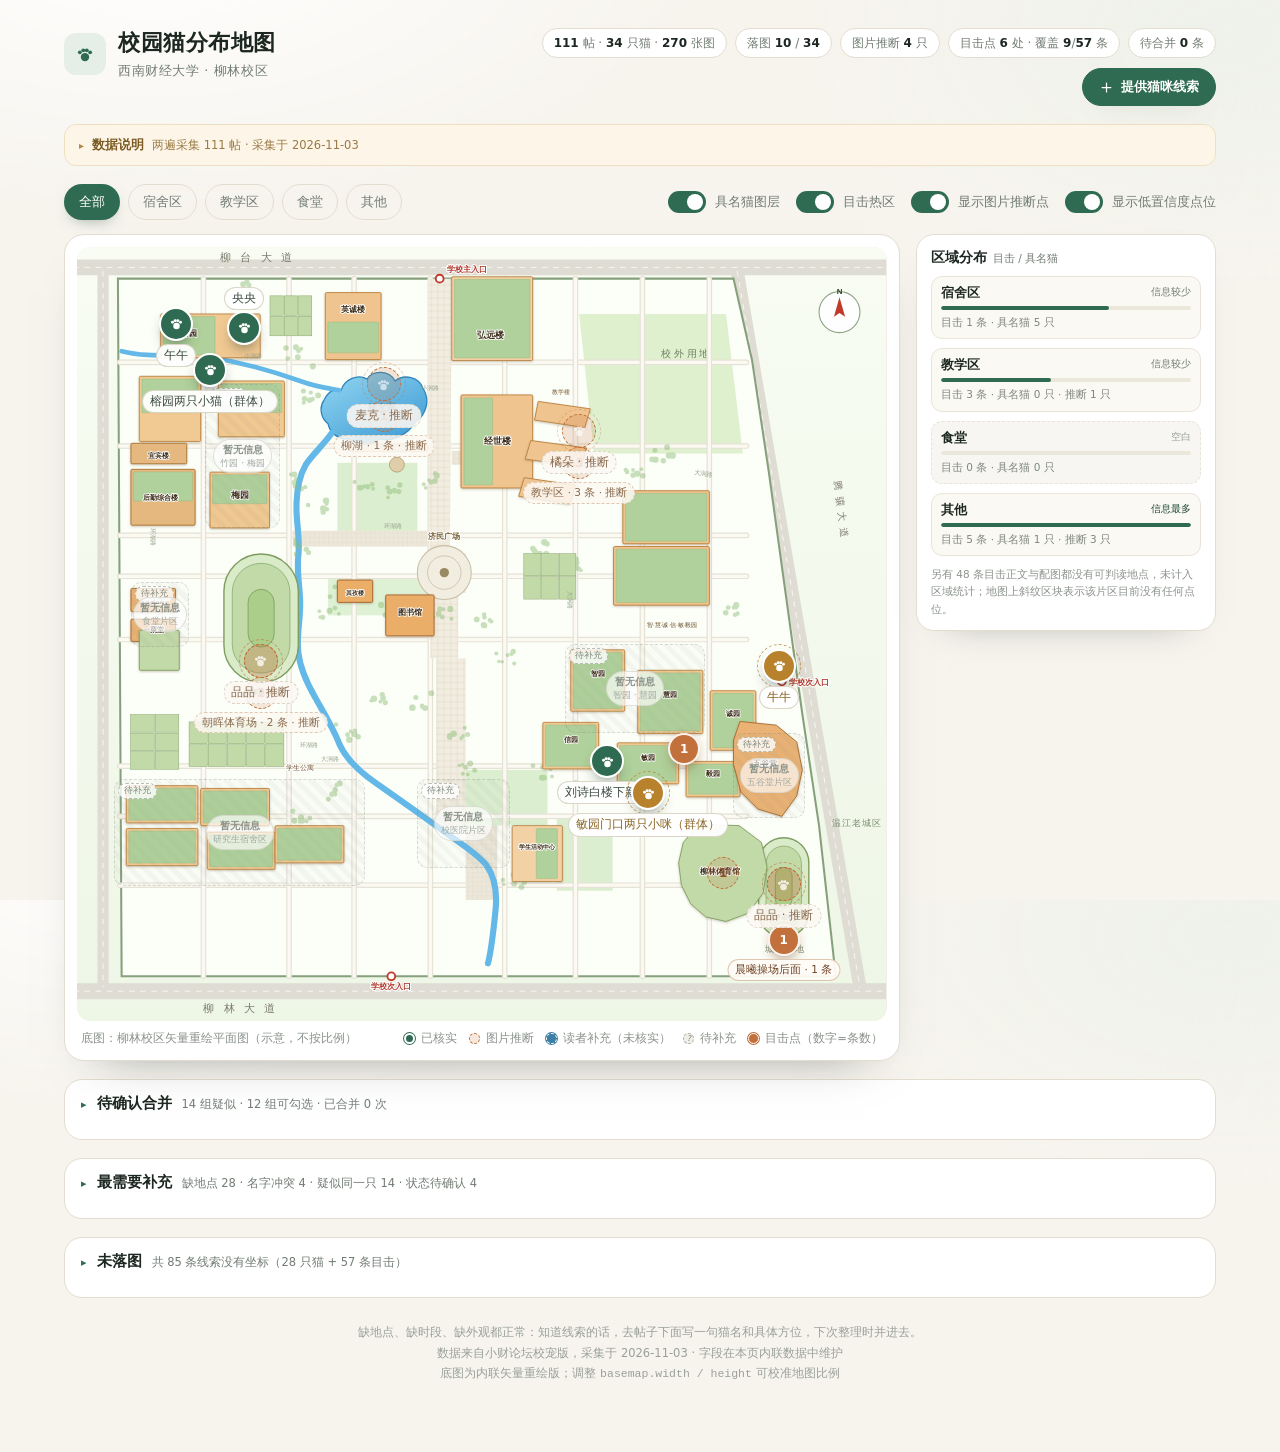
==== commit ca5ba2b1: "feat: auto-ingest cat sighting issues into reader layer" ====
--- a/index.html
+++ b/index.html
@@ -1,3308 +1,15 @@
-<html lang="zh-CN" data-trae-theme="light"><head>
+<!DOCTYPE html>
+<html lang="zh-CN"><head>
 <meta charset="UTF-8">
 <meta name="viewport" content="width=device-width, initial-scale=1, viewport-fit=cover">
+<meta name="description" content="西南财经大学柳林校区校园猫分布地图：具名猫、目击热区、图片推断与待补充区域。">
+<meta name="color-scheme" content="light">
+<meta name="theme-color" content="#f7f4ee">
+<link rel="icon" href="data:image/svg+xml,%3Csvg xmlns='http://www.w3.org/2000/svg' viewBox='0 0 24 24'%3E%3Crect width='24' height='24' rx='6' fill='%23e6efe7'/%3E%3Cg fill='%232f6b52'%3E%3Ccircle cx='12' cy='15.4' r='4.6'/%3E%3Ccircle cx='6.4' cy='10.2' r='2.1'/%3E%3Ccircle cx='10.1' cy='8' r='2.1'/%3E%3Ccircle cx='13.9' cy='8' r='2.1'/%3E%3Ccircle cx='17.6' cy='10.2' r='2.1'/%3E%3C/g%3E%3C/svg%3E">
 <title>校园猫分布地图 · 柳林校区（原型）</title>
-<style>
-  :root {
-    --paper: #f7f4ee;
-    --card: #ffffff;
-    --ink: #1d2721;
-    --muted: #727c74;
-    --accent: #2f6b52;
-    --accent-deep: #1f4a37;
-    --accent-soft: #e6efe7;
-    --line: #e3ddd0;
-    --amber: #b8812c;
-    --heat: #c2703c;
-    --radius: 16px;
-    --inv: 1;
-  }
-
-  * { box-sizing: border-box; }
-
-  html, body { height: 100%; }
-
-  body {
-    margin: 0;
-    color: var(--ink);
-    background:
-      radial-gradient(900px 460px at 12% -8%, #ffffff 0%, rgba(255, 255, 255, 0) 62%),
-      radial-gradient(700px 420px at 96% 4%, #eef2ea 0%, rgba(238, 242, 234, 0) 60%),
-      var(--paper);
-    font-family: -apple-system, BlinkMacSystemFont, "PingFang SC", "Hiragino Sans GB",
-      "Microsoft YaHei", "Segoe UI", system-ui, sans-serif;
-    -webkit-font-smoothing: antialiased;
-  }
-
-  [hidden] { display: none !important; }
-
-  button { font: inherit; color: inherit; }
-
-  .app {
-    max-width: 980px;
-    margin: 0 auto;
-    padding: 30px 20px 48px;
-  }
-
-  /* ---------- 顶栏 ---------- */
-  .head {
-    display: flex;
-    align-items: flex-start;
-    justify-content: space-between;
-    gap: 16px;
-    flex-wrap: wrap;
-  }
-
-  .brand { display: flex; align-items: center; gap: 12px; }
-
-  .brand-mark {
-    width: 42px;
-    height: 42px;
-    flex: 0 0 auto;
-    border-radius: 12px;
-    background: var(--accent-soft);
-    display: grid;
-    place-items: center;
-  }
-
-  .brand-mark svg { width: 22px; height: 22px; }
-
-  h1 {
-    margin: 0;
-    font-size: 22px;
-    letter-spacing: 0.5px;
-    font-weight: 600;
-  }
-
-  .sub {
-    margin: 4px 0 0;
-    font-size: 13px;
-    color: var(--muted);
-    letter-spacing: 0.6px;
-  }
-
-  .badges { display: flex; gap: 8px; flex-wrap: wrap; }
-
-  .badge {
-    font-size: 12px;
-    line-height: 1;
-    padding: 8px 11px;
-    border-radius: 999px;
-    background: #fff;
-    border: 1px solid var(--line);
-    color: var(--muted);
-    white-space: nowrap;
-  }
-
-  .badge b { color: var(--ink); font-weight: 600; }
-
-  .badge-sample {
-    background: #fdf3e2;
-    border-color: #eed9b6;
-    color: #8a5f1c;
-  }
-
-  .notice {
-    margin: 18px 0 0;
-    padding: 11px 14px;
-    font-size: 12.5px;
-    line-height: 1.6;
-    color: #7b5a22;
-    background: #fdf6e8;
-    border: 1px solid #f0e0c2;
-    border-radius: 12px;
-  }
-
-  .notice-warn {
-    color: #8a3b2a;
-    background: #fdf1ee;
-    border-color: #efcfc7;
-  }
-
-  /* ---------- 筛选 ---------- */
-  .controls {
-    display: flex;
-    align-items: center;
-    justify-content: space-between;
-    gap: 14px;
-    flex-wrap: wrap;
-    margin: 18px 0 14px;
-  }
-
-  .chips { display: flex; gap: 8px; flex-wrap: wrap; }
-
-  .chip {
-    padding: 8px 14px;
-    font-size: 13px;
-    border-radius: 999px;
-    border: 1px solid var(--line);
-    background: #fff;
-    color: var(--muted);
-    cursor: pointer;
-    transition: background 0.18s, color 0.18s, border-color 0.18s;
-  }
-
-  .chip:hover { border-color: #cbd6cd; color: var(--ink); }
-
-  .chip[aria-pressed="true"] {
-    background: var(--accent);
-    border-color: var(--accent);
-    color: #fff;
-  }
-
-  .switch {
-    display: inline-flex;
-    align-items: center;
-    gap: 9px;
-    font-size: 13px;
-    color: var(--muted);
-    cursor: pointer;
-    user-select: none;
-  }
-
-  .switch input { position: absolute; opacity: 0; pointer-events: none; }
-
-  .track {
-    width: 38px;
-    height: 22px;
-    border-radius: 999px;
-    background: #dcd8cb;
-    position: relative;
-    transition: background 0.18s;
-    flex: 0 0 auto;
-  }
-
-  .track::after {
-    content: "";
-    position: absolute;
-    top: 3px;
-    left: 3px;
-    width: 16px;
-    height: 16px;
-    border-radius: 50%;
-    background: #fff;
-    transition: transform 0.18s;
-  }
-
-  .switch input:checked + .track { background: var(--accent); }
-  .switch input:checked + .track::after { transform: translateX(16px); }
-  .switch input:focus-visible + .track { outline: 2px solid var(--accent); outline-offset: 2px; }
-
-  .layer-switches {
-    display: flex;
-    gap: 12px 16px;
-    flex-wrap: wrap;
-    align-items: center;
-  }
-
-  /* ---------- 地图 ---------- */
-  .map-card {
-    background: var(--card);
-    border: 1px solid var(--line);
-    border-radius: 20px;
-    padding: 12px;
-    box-shadow: 0 24px 48px -36px rgba(28, 38, 32, 0.55);
-  }
-
-  .map-stage {
-    position: relative;
-    width: 100%;
-    margin: 0 auto;
-    aspect-ratio: 4 / 3; /* 有官方底图时由 basemap.width / height 覆盖 */
-    overflow: hidden;
-    border-radius: 14px;
-    background: #f3efe6;
-    touch-action: manipulation;
-  }
-
-  /* 底图层：所有校准（平移、缩放）只作用在这一层 */
-  .map-layer {
-    position: absolute;
-    inset: 0;
-    transform-origin: 0 0;
-    will-change: transform;
-  }
-
-  .official-map {
-    display: block;
-    width: 100%;
-    height: 100%;
-    object-fit: fill; /* 拉伸铺满舞台，坐标百分比与图片线性对应 */
-  }
-
-  .schematic { display: block; width: 100%; height: 100%; }
-
-  .map-layer.has-image .schematic { display: none; }
-
-  /* ---------- 点位 ---------- */
-  .markers { position: absolute; inset: 0; z-index: 2; }
-
-  .marker {
-    position: absolute;
-    width: 0;
-    height: 0;
-    transform: scale(var(--inv));
-    transform-origin: 0 0;
-    pointer-events: none;
-  }
-
-  .pin {
-    position: absolute;
-    left: 0;
-    top: 0;
-    width: 34px;
-    height: 34px;
-    padding: 0;
-    border: 2px solid #fff;
-    border-radius: 50%;
-    background: var(--accent);
-    display: grid;
-    place-items: center;
-    transform: translate(-50%, -50%);
-    cursor: pointer;
-    pointer-events: auto;
-    box-shadow: 0 8px 16px -8px rgba(18, 40, 28, 0.85);
-    transition: transform 0.16s ease, background 0.16s ease, box-shadow 0.16s ease;
-  }
-
-  .pin svg { width: 17px; height: 17px; }
-
-  .pin:hover { transform: translate(-50%, -50%) scale(1.1); }
-
-  .pin:focus-visible { outline: 2px solid var(--accent-deep); outline-offset: 3px; }
-
-  .marker.is-active .pin {
-    background: var(--accent-deep);
-    box-shadow: 0 0 0 6px rgba(47, 107, 82, 0.2), 0 10px 20px -10px rgba(18, 40, 28, 0.9);
-  }
-
-  .marker.is-low .pin { background: var(--amber); }
-
-  .marker.is-low .pin::after {
-    content: "";
-    position: absolute;
-    inset: -7px;
-    border-radius: 50%;
-    border: 1.5px dashed rgba(184, 129, 44, 0.75);
-  }
-
-  .marker-label {
-    position: absolute;
-    left: 0;
-    top: 20px;
-    transform: translateX(-50%);
-    padding: 2px 7px;
-    font-size: 11.5px;
-    line-height: 1.5;
-    white-space: nowrap;
-    color: #3c4a41;
-    background: rgba(255, 255, 255, 0.94);
-    border: 1px solid rgba(216, 210, 194, 0.9);
-    border-radius: 999px;
-    pointer-events: none;
-  }
-
-  .marker.is-low .marker-label { color: #8a6423; }
-
-  .marker.label-top .marker-label { top: auto; bottom: 18px; }
-
-  .map-empty {
-    position: absolute;
-    inset: 0;
-    display: grid;
-    place-items: center;
-    font-size: 13px;
-    color: var(--muted);
-    background: rgba(247, 244, 238, 0.72);
-  }
-
-  .map-foot {
-    display: flex;
-    justify-content: space-between;
-    gap: 12px;
-    flex-wrap: wrap;
-    margin: 10px 4px 2px;
-    font-size: 11.5px;
-    color: #8b928b;
-  }
-
-  .legend-key { display: inline-flex; align-items: center; gap: 6px; }
-
-  .legend-dot {
-    width: 10px;
-    height: 10px;
-    border-radius: 50%;
-    background: var(--amber);
-    box-shadow: 0 0 0 1px rgba(184, 129, 44, 0.4);
-  }
-
-  .legend-states {
-    display: flex;
-    align-items: center;
-    gap: 12px;
-    flex-wrap: wrap;
-  }
-
-  .lg {
-    width: 11px;
-    height: 11px;
-    border-radius: 50%;
-    display: inline-block;
-    flex: 0 0 auto;
-  }
-
-  .lg-ok {
-    background: var(--accent);
-    border: 2px solid #fff;
-    box-shadow: 0 0 0 1px var(--accent);
-  }
-
-  .lg-infer {
-    background: rgba(194, 112, 60, 0.16);
-    border: 1.5px dashed var(--heat);
-  }
-
-  .lg-need {
-    display: inline-grid;
-    place-items: center;
-    background: #f1eee7;
-    border: 1.5px dashed #a9b0a8;
-    color: #7f887f;
-    font-size: 8px;
-    line-height: 1;
-  }
-
-  .lg-heat {
-    background: var(--heat);
-    border: 1.5px solid #fff;
-    box-shadow: 0 0 0 1px var(--heat);
-  }
-
-  .lg-reader {
-    background: #3f7fa6;
-    border: 1.5px dashed #fff;
-    box-shadow: 0 0 0 1px #3f7fa6;
-  }
-
-  /* ---------- 地图 + 侧栏 ---------- */
-  .map-row {
-    display: grid;
-    grid-template-columns: minmax(0, 1fr) 238px;
-    gap: 14px;
-    align-items: start;
-  }
-
-  .zone-panel {
-    background: var(--card);
-    border: 1px solid var(--line);
-    border-radius: 18px;
-    padding: 14px 14px 12px;
-    box-shadow: 0 18px 36px -32px rgba(28, 38, 32, 0.5);
-  }
-
-  .zone-panel h2 {
-    margin: 0;
-    font-size: 14px;
-    font-weight: 600;
-    display: flex;
-    align-items: baseline;
-    gap: 6px;
-    flex-wrap: wrap;
-  }
-
-  .zone-panel h2 span {
-    font-size: 10.5px;
-    font-weight: 400;
-    color: var(--muted);
-  }
-
-  .zone-note {
-    margin: 10px 0 0;
-    font-size: 10.5px;
-    line-height: 1.65;
-    color: #8b928b;
-  }
-
-  .zrow {
-    width: 100%;
-    display: grid;
-    grid-template-columns: 1fr auto;
-    gap: 4px 8px;
-    margin-top: 9px;
-    padding: 8px 9px;
-    border: 1px solid #eae4d7;
-    border-radius: 11px;
-    background: #fbf9f4;
-    text-align: left;
-    cursor: pointer;
-    transition: border-color 0.16s, background 0.16s;
-  }
-
-  .zrow:hover { border-color: #cbd6cd; background: #fff; }
-
-  .zrow.is-empty { background: #f7f6f3; border-style: dashed; }
-
-  .zname { font-size: 12.5px; font-weight: 600; }
-
-  .zstatus { font-size: 10px; color: var(--muted); white-space: nowrap; }
-
-  .zrow.is-empty .zstatus { color: #9aa199; }
-
-  .zstatus.is-max { color: var(--accent-deep); }
-
-  .zbar {
-    grid-column: 1 / -1;
-    height: 4px;
-    border-radius: 999px;
-    background: #ece7db;
-    overflow: hidden;
-  }
-
-  .zbar > i { display: block; height: 100%; border-radius: 999px; background: var(--accent); }
-
-  .zrow.is-empty .zbar > i { background: #d8d3c6; }
-
-  .zcounts {
-    grid-column: 1 / -1;
-    font-size: 10.5px;
-    color: #7f877f;
-    line-height: 1.55;
-  }
-
-  /* ---------- 目击热区 ---------- */
-  .sights-layer { position: absolute; inset: 0; z-index: 1; }
-
-  .heat {
-    position: absolute;
-    width: 0;
-    height: 0;
-    transform: scale(var(--inv));
-    transform-origin: 0 0;
-    pointer-events: none;
-  }
-
-  .heat-btn {
-    position: absolute;
-    left: 0;
-    top: 0;
-    width: 32px;
-    height: 32px;
-    padding: 0;
-    border: 2px solid #fff;
-    border-radius: 50%;
-    background: var(--heat);
-    color: #fff;
-    font-size: 12px;
-    font-weight: 600;
-    line-height: 1;
-    display: grid;
-    place-items: center;
-    transform: translate(-50%, -50%);
-    cursor: pointer;
-    pointer-events: auto;
-    box-shadow: 0 8px 16px -8px rgba(92, 48, 20, 0.85);
-    transition: transform 0.16s ease, box-shadow 0.16s ease;
-  }
-
-  .heat-btn::after {
-    content: "";
-    position: absolute;
-    inset: -9px;
-    border-radius: 50%;
-    background: radial-gradient(circle, rgba(194, 112, 60, 0.26), rgba(194, 112, 60, 0) 70%);
-    z-index: -1;
-    pointer-events: none;
-  }
-
-  .heat-btn:hover { transform: translate(-50%, -50%) scale(1.1); }
-
-  .heat.is-infer .heat-btn {
-    background: rgba(194, 112, 60, 0.16);
-    border: 1.5px dashed var(--heat);
-    color: #8a4d27;
-    box-shadow: none;
-  }
-
-  .heat.is-infer .heat-btn::after { display: none; }
-
-  .heat-label {
-    position: absolute;
-    left: 0;
-    top: 19px;
-    transform: translateX(-50%);
-    padding: 2px 7px;
-    font-size: 10.5px;
-    line-height: 1.5;
-    white-space: nowrap;
-    color: #6f4325;
-    background: rgba(255, 251, 246, 0.95);
-    border: 1px solid rgba(222, 195, 170, 0.9);
-    border-radius: 999px;
-    pointer-events: none;
-  }
-
-  .heat.is-infer .heat-label {
-    color: #8a6a4d;
-    border-style: dashed;
-    background: rgba(252, 248, 243, 0.86);
-  }
-
-  /* ---------- 图片推断点 ---------- */
-  .marker.is-infer .pin {
-    background: rgba(194, 112, 60, 0.18);
-    border: 1.5px dashed var(--heat);
-    box-shadow: none;
-  }
-
-  .marker.is-infer .pin svg { opacity: 0.6; }
-
-  .marker.is-infer .pin::after {
-    content: "";
-    position: absolute;
-    inset: -6px;
-    border-radius: 50%;
-    border: 1px dashed rgba(194, 112, 60, 0.35);
-  }
-
-  .marker.is-infer .marker-label {
-    color: #8a6a4d;
-    border-style: dashed;
-    background: rgba(252, 248, 243, 0.88);
-  }
-
-  /* ---------- 读者补充点（第三种视觉） ---------- */
-  .marker.is-reader .pin {
-    background: #3f7fa6;
-    border: 1.5px dashed #fff;
-    box-shadow: 0 8px 16px -8px rgba(33, 68, 92, 0.8);
-  }
-
-  .marker.is-reader .pin::after {
-    content: "补";
-    position: absolute;
-    right: -7px;
-    bottom: -7px;
-    width: 15px;
-    height: 15px;
-    border-radius: 50%;
-    background: #fff;
-    border: 1px solid #3f7fa6;
-    color: #3f7fa6;
-    font-size: 8px;
-    line-height: 13px;
-    text-align: center;
-  }
-
-  .marker.is-reader .marker-label {
-    color: #2f6484;
-    border-color: #bcd3e2;
-    background: rgba(240, 247, 252, 0.94);
-  }
-
-  /* ---------- 空白区块覆盖层 ---------- */
-  .empty-blocks { position: absolute; inset: 0; z-index: 0; pointer-events: none; }
-
-  .empty-block {
-    position: absolute;
-    padding: 0;
-    cursor: pointer;
-    pointer-events: auto;
-    border: 1px dashed rgba(120, 130, 119, 0.26);
-    border-radius: 10px;
-    background: repeating-linear-gradient(
-      45deg,
-      rgba(120, 130, 119, 0.07) 0,
-      rgba(120, 130, 119, 0.07) 5px,
-      rgba(120, 130, 119, 0.02) 5px,
-      rgba(120, 130, 119, 0.02) 10px
-    );
-    display: grid;
-    place-items: center;
-  }
-
-  .empty-block:hover { border-color: rgba(120, 130, 119, 0.5); }
-
-  .empty-badge {
-    position: absolute;
-    top: 3px;
-    left: 3px;
-    padding: 1px 5px;
-    transform: scale(var(--inv));
-    transform-origin: 0 0;
-    border: 1px dashed rgba(120, 130, 119, 0.5);
-    border-radius: 999px;
-    background: rgba(255, 255, 255, 0.8);
-    font-size: 8.5px;
-    line-height: 1.4;
-    color: #7f887f;
-    white-space: nowrap;
-  }
-
-  .empty-label {
-    transform: scale(var(--inv));
-    transform-origin: center;
-    padding: 2px 6px;
-    font-size: 9.5px;
-    line-height: 1.5;
-    color: #899189;
-    background: rgba(255, 255, 255, 0.66);
-    border: 1px solid rgba(205, 204, 194, 0.6);
-    border-radius: 999px;
-    white-space: nowrap;
-    text-align: center;
-  }
-
-  .empty-label b { display: block; font-weight: 600; font-size: 10px; }
-  .empty-label span { display: block; font-size: 9px; color: #a1a8a0; }
-
-  /* ---------- 详情卡：推断 / 目击 ---------- */
-  .infer-banner {
-    padding: 9px 16px;
-    font-size: 11.5px;
-    line-height: 1.6;
-    color: #8a4d27;
-    background: #fbf1e8;
-    border-bottom: 1px dashed #e7cbb4;
-    border-radius: 20px 20px 0 0;
-  }
-
-  .infer-box {
-    margin-top: 12px;
-    padding: 11px 12px;
-    border-radius: 12px;
-    background: #fbf4ed;
-    border: 1px dashed #e4c8b1;
-    font-size: 12px;
-    color: #6d5746;
-    line-height: 1.65;
-  }
-
-  .infer-box b { display: block; font-size: 11.5px; color: #8a4d27; margin-bottom: 4px; }
-
-  .infer-cand {
-    display: block;
-    margin-top: 5px;
-    padding-left: 8px;
-    border-left: 2px solid #e7cbb4;
-  }
-
-  .infer-cand em { font-style: normal; font-weight: 600; color: #7a4322; }
-
-  .sight-photos {
-    display: flex;
-    gap: 8px;
-    flex-wrap: wrap;
-    margin: 12px 16px 0;
-  }
-
-  .sight-photos img {
-    width: 96px;
-    height: 96px;
-    object-fit: cover;
-    border-radius: 9px;
-    border: 1px solid var(--line);
-    background: #eef2ea;
-  }
-
-  .sight-entry {
-    margin-top: 9px;
-    padding: 9px 10px;
-    border-radius: 10px;
-    background: #faf8f2;
-    border: 1px solid #eee8db;
-    font-size: 12px;
-    line-height: 1.6;
-    color: #55635a;
-  }
-
-  .sight-entry b { font-size: 11.5px; color: #8a4d27; font-weight: 600; }
-  .sight-entry i { font-style: normal; color: #9aa199; }
-
-  .zone-level {
-    display: inline-block;
-    font-size: 10.5px;
-    padding: 3px 8px;
-    border-radius: 999px;
-    background: #fdf3e2;
-    color: #8a5f1c;
-  }
-
-  /* ---------- 读者补充 ---------- */
-  .supp-row {
-    display: flex;
-    gap: 8px;
-    flex-wrap: wrap;
-    margin-top: 16px;
-    padding-top: 12px;
-    border-top: 1px dashed #e6e0d3;
-  }
-
-  .supp-btn {
-    padding: 8px 12px;
-    font-size: 12px;
-    border-radius: 999px;
-    border: 1px solid #cfe0d4;
-    background: var(--accent-soft);
-    color: var(--accent-deep);
-    cursor: pointer;
-  }
-
-  .supp-btn:hover { background: #dcebe1; }
-
-  .supp-btn.ghost { background: #fff; border-color: var(--line); color: var(--muted); }
-
-  .supp-btn.ghost:hover { color: var(--ink); border-color: #cbd6cd; }
-
-  .need-groups { display: grid; gap: 10px; }
-
-  .need-group {
-    border: 1px solid #eee8db;
-    border-radius: 12px;
-    background: #fbf9f4;
-    padding: 10px 12px;
-  }
-
-  .need-head {
-    display: flex;
-    align-items: baseline;
-    gap: 8px;
-    flex-wrap: wrap;
-    font-size: 13px;
-    font-weight: 600;
-  }
-
-  .need-head span { font-size: 11px; font-weight: 400; color: var(--muted); }
-
-  .need-item {
-    display: flex;
-    align-items: baseline;
-    gap: 8px;
-    flex-wrap: wrap;
-    margin-top: 7px;
-    padding-top: 7px;
-    border-top: 1px dashed #eae4d7;
-    font-size: 11.5px;
-    line-height: 1.6;
-    color: #6b756d;
-  }
-
-  .need-item:first-of-type { margin-top: 7px; }
-
-  .need-name { font-weight: 600; color: var(--ink); }
-
-  .need-why { flex: 1 1 180px; }
-
-  .mini-link {
-    border: none;
-    background: none;
-    padding: 0;
-    font: inherit;
-    color: var(--accent);
-    cursor: pointer;
-  }
-
-  .mini-link:hover { text-decoration: underline; }
-
-  .need-actions { display: flex; gap: 8px; flex-wrap: wrap; margin-left: auto; }
-
-  .ghost-btn {
-    padding: 5px 9px;
-    font-size: 11px;
-    border-radius: 999px;
-    border: 1px solid var(--line);
-    background: #fff;
-    color: var(--muted);
-    cursor: pointer;
-  }
-
-  .ghost-btn:hover { color: var(--ink); border-color: #cbd6cd; }
-
-  .export-btn {
-    padding: 7px 12px;
-    font-size: 11.5px;
-    border-radius: 999px;
-    border: 1px solid #cfe0d4;
-    background: var(--accent-soft);
-    color: var(--accent-deep);
-    cursor: pointer;
-  }
-
-  .export-btn:hover { background: #dcebe1; }
-
-  /* ---------- 待补充空位 / 卡片编辑区 ---------- */
-  .slots {
-    display: grid;
-    grid-template-columns: 1fr 1fr;
-    gap: 8px;
-    margin-top: 12px;
-  }
-
-  .slot {
-    min-height: 54px;
-    padding: 7px 9px;
-    border: 1px solid #ece6d9;
-    border-radius: 10px;
-    background: #fbf9f4;
-  }
-
-  .slot-label {
-    display: block;
-    margin-bottom: 3px;
-    font-size: 9.5px;
-    letter-spacing: 0.5px;
-    color: #9aa199;
-  }
-
-  .slot-value {
-    font-size: 11.5px;
-    line-height: 1.5;
-    color: #55635a;
-    word-break: break-word;
-  }
-
-  .slot.is-missing {
-    border-style: dashed;
-    background: #f7f6f3;
-  }
-
-  .slot.is-missing .slot-value { color: #8b928b; }
-
-  .slot-chip {
-    display: inline-block;
-    margin-left: 4px;
-    padding: 1px 6px;
-    border: 1px dashed #c9c3b5;
-    border-radius: 999px;
-    font-size: 9px;
-    color: #8b928b;
-    vertical-align: 1px;
-  }
-
-  .edit-box {
-    margin-top: 14px;
-    padding-top: 12px;
-    border-top: 1px dashed var(--line);
-  }
-
-  .edit-box h4 { margin: 0 0 8px; font-size: 12.5px; font-weight: 600; }
-
-  .edit-box .field { margin-top: 8px; }
-
-  .edit-box .report-actions { margin-top: 10px; }
-
-  .edit-box .report-tip b { color: var(--accent-deep); }
-
-  .field { display: block; margin-top: 10px; font-size: 12px; color: #55635a; }
-
-  .field em { font-style: normal; color: #a4573b; }
-
-  .field input[type="text"],
-  .field textarea {
-    display: block;
-    width: 100%;
-    margin-top: 5px;
-    padding: 8px 10px;
-    border: 1px solid #ddd7c8;
-    border-radius: 9px;
-    background: #fff;
-    font: inherit;
-    color: var(--ink);
-    outline: none;
-  }
-
-  .field input[type="text"]:focus,
-  .field textarea:focus { border-color: var(--accent); box-shadow: 0 0 0 3px rgba(47, 107, 82, 0.1); }
-
-  .field textarea { min-height: 62px; resize: vertical; }
-
-  .saw { display: flex; align-items: center; gap: 10px; font-size: 12px; color: #55635a; }
-
-  .saw label { display: inline-flex; align-items: center; gap: 4px; cursor: pointer; }
-
-  .report-actions { display: flex; gap: 8px; flex-wrap: wrap; margin-top: 14px; }
-
-  .report-actions .supp-btn { padding: 9px 13px; }
-
-  .report-actions .supp-btn[disabled] { opacity: 0.45; cursor: not-allowed; }
-
-  .report-tip { margin: 10px 0 0; font-size: 10.5px; line-height: 1.6; color: #9aa199; }
-
-  /* ---------- 详情卡 ---------- */
-  .backdrop {
-    position: fixed;
-    inset: 0;
-    background: rgba(22, 30, 26, 0.42);
-    backdrop-filter: blur(2px);
-    z-index: 30;
-    animation: fade 0.18s ease both;
-  }
-
-  .sheet {
-    position: fixed;
-    z-index: 40;
-    left: 50%;
-    top: 50%;
-    width: min(430px, calc(100vw - 32px));
-    max-height: 86vh;
-    overflow: auto;
-    transform: translate(-50%, -50%);
-    background: var(--card);
-    border-radius: 20px;
-    box-shadow: 0 40px 80px -40px rgba(16, 26, 21, 0.65);
-    animation: pop 0.2s ease both;
-  }
-
-  .sheet-head {
-    display: flex;
-    align-items: center;
-    justify-content: space-between;
-    gap: 10px;
-    padding: 14px 16px 0;
-  }
-
-  .tag {
-    font-size: 11.5px;
-    padding: 5px 10px;
-    border-radius: 999px;
-    background: var(--accent-soft);
-    color: var(--accent-deep);
-    letter-spacing: 0.4px;
-  }
-
-  .tag-sample { background: #fdf3e2; color: #8a5f1c; }
-
-  .tag-infer { background: #fbf1e8; color: #8a4d27; border: 1px dashed #e7cbb4; }
-
-  .tag-reader { background: #eaf2f8; color: #2f6484; border: 1px dashed #b9d2e2; }
-
-  .reader-banner { background: #3f7fa6; border-color: #3f7fa6; }
-
-  .merge-banner { background: #4d6a5a; border-color: #4d6a5a; }
-
-  .tag-heat { background: #fbece2; color: #8a4d27; }
-
-  .close {
-    width: 30px;
-    height: 30px;
-    border: 1px solid var(--line);
-    border-radius: 50%;
-    background: #fff;
-    color: var(--muted);
-    font-size: 18px;
-    line-height: 1;
-    cursor: pointer;
-    display: grid;
-    place-items: center;
-  }
-
-  .close:hover { color: var(--ink); border-color: #cfd6ca; }
-
-  .photo {
-    position: relative;
-    margin: 12px 16px 0;
-    aspect-ratio: 4 / 3;
-    border-radius: 12px;
-    overflow: hidden;
-    background: linear-gradient(150deg, #eef2ea, #e4e9df);
-  }
-
-  .photo img { width: 100%; height: 100%; object-fit: contain; display: block; }
-
-  .photo-empty {
-    position: absolute;
-    inset: 0;
-    display: flex;
-    flex-direction: column;
-    align-items: center;
-    justify-content: center;
-    gap: 4px;
-  }
-
-  .photo-empty svg { width: 96px; height: 60px; }
-
-  .photo-empty span { font-size: 11.5px; color: #8d968c; letter-spacing: 0.4px; }
-
-  .sheet-body { padding: 12px 16px 18px; }
-
-  .cat-name {
-    margin: 0;
-    font-size: 19px;
-    font-weight: 600;
-    display: flex;
-    align-items: center;
-    gap: 8px;
-    flex-wrap: wrap;
-  }
-
-  .cat-place {
-    margin: 6px 0 0;
-    display: flex;
-    align-items: center;
-    gap: 5px;
-    font-size: 13px;
-    color: var(--muted);
-  }
-
-  .cat-place svg { width: 13px; height: 13px; flex: 0 0 auto; }
-
-  .conf {
-    margin-top: 14px;
-    padding: 11px 12px;
-    border-radius: 12px;
-    background: #faf8f2;
-    border: 1px solid #eee8db;
-  }
-
-  .conf-top {
-    display: flex;
-    justify-content: space-between;
-    align-items: baseline;
-    font-size: 12px;
-    color: var(--muted);
-    margin-bottom: 7px;
-  }
-
-  .conf-top b { font-size: 13px; color: var(--ink); }
-
-  .bar { height: 6px; border-radius: 999px; background: #e9e4d7; overflow: hidden; }
-
-  .bar > i { display: block; height: 100%; border-radius: 999px; background: var(--accent); }
-
-  .conf.is-low .bar > i { background: var(--amber); }
-
-  .facts { margin: 14px 0 0; padding: 0; }
-
-  .facts div {
-    display: grid;
-    grid-template-columns: 68px 1fr;
-    gap: 10px;
-    padding: 9px 0;
-    border-top: 1px dashed #eae4d7;
-    font-size: 13px;
-  }
-
-  .facts div:first-child { border-top: none; padding-top: 0; }
-
-  .facts dt { color: #9aa199; font-size: 12px; }
-
-  .facts dd { margin: 0; line-height: 1.65; word-break: break-word; }
-
-  .source {
-    margin: 14px 0 0;
-    padding: 10px 12px;
-    border-left: 3px solid var(--accent-soft);
-    background: #f7faf7;
-    border-radius: 0 10px 10px 0;
-    font-size: 12.5px;
-    color: #55635a;
-    line-height: 1.6;
-  }
-
-  .source b { display: block; font-size: 11.5px; color: #9aa199; font-weight: 400; margin-bottom: 3px; }
-
-  .foot-note {
-    margin-top: 24px;
-    text-align: center;
-    font-size: 11.5px;
-    line-height: 1.8;
-    color: #9aa199;
-  }
-
-  /* ---------- 地标标注层 ---------- */
-  .landmarks { position: absolute; inset: 0; }
-
-  .lm {
-    position: absolute;
-    width: 0;
-    height: 0;
-    transform: scale(var(--inv));
-    transform-origin: 0 0;
-    pointer-events: none;
-  }
-
-  .lm-dot {
-    position: absolute;
-    left: 0;
-    top: 0;
-    width: 5px;
-    height: 5px;
-    border-radius: 50%;
-    background: rgba(90, 105, 96, 0.55);
-    transform: translate(-50%, -50%);
-  }
-
-  .lm-txt {
-    position: absolute;
-    left: 7px;
-    top: 0;
-    transform: translateY(-50%);
-    padding: 1px 5px;
-    font-size: 10px;
-    line-height: 1.5;
-    white-space: nowrap;
-    color: #55645b;
-    background: rgba(255, 255, 255, 0.82);
-    border: 1px solid rgba(214, 208, 192, 0.75);
-    border-radius: 4px;
-  }
-
-  .lm-txt.side-left { left: auto; right: 7px; }
-  .lm-txt.side-top { left: 0; top: -5px; transform: translate(-50%, -100%); }
-  .lm-txt.side-bottom { left: 0; top: 5px; transform: translateX(-50%); }
-
-  /* ---------- 未落图列表 ---------- */
-  .pending {
-    margin-top: 22px;
-    background: var(--card);
-    border: 1px solid var(--line);
-    border-radius: 18px;
-    padding: 16px 16px 10px;
-  }
-
-  .pending-head {
-    display: flex;
-    align-items: center;
-    justify-content: space-between;
-    gap: 12px;
-    flex-wrap: wrap;
-  }
-
-  .pending-head h2 {
-    margin: 0;
-    font-size: 15px;
-    font-weight: 600;
-    display: flex;
-    align-items: baseline;
-    gap: 8px;
-  }
-
-  .pending-head h2 span { font-size: 12px; color: var(--muted); font-weight: 400; }
-
-  .seg { display: flex; gap: 6px; }
-
-  .seg button {
-    padding: 6px 11px;
-    font-size: 12px;
-    border-radius: 999px;
-    border: 1px solid var(--line);
-    background: #fff;
-    color: var(--muted);
-    cursor: pointer;
-  }
-
-  .seg button[aria-pressed="true"] { background: var(--accent-soft); border-color: #cfe0d4; color: var(--accent-deep); }
-
-  .pending-hint { margin: 10px 0 12px; font-size: 12px; color: var(--muted); line-height: 1.6; }
-
-  .ask {
-    margin: 10px 0 0;
-    padding: 10px 12px;
-    border: 1px solid #dbe6dd;
-    border-left: 3px solid var(--accent);
-    border-radius: 0 12px 12px 0;
-    background: #f7faf7;
-    font-size: 12.5px;
-    line-height: 1.7;
-    color: #55635a;
-  }
-
-  .ask b { color: var(--accent-deep); font-weight: 600; }
-
-  .ask span {
-    display: block;
-    margin-top: 2px;
-    font-size: 11.5px;
-    color: #7f8a80;
-  }
-
-  .pending-list { display: grid; gap: 8px; }
-
-  .pend {
-    display: flex;
-    gap: 10px;
-    align-items: flex-start;
-    padding: 10px 12px;
-    border-radius: 12px;
-    background: #faf8f2;
-    border: 1px solid #eee8db;
-  }
-
-  .pend-main { flex: 1; min-width: 0; }
-
-  .pend-thumb {
-    width: 62px;
-    height: 62px;
-    flex: 0 0 auto;
-    object-fit: cover;
-    border-radius: 9px;
-    border: 1px solid #e3ddd0;
-    background: #eef2ea;
-  }
-
-  .pend-top { display: flex; align-items: baseline; gap: 8px; flex-wrap: wrap; }
-
-  .pend-name { font-size: 13.5px; font-weight: 600; }
-
-  .pend-alias { font-size: 11.5px; color: var(--muted); }
-
-  .pend-missing {
-    display: inline-block;
-    margin-left: auto;
-    font-size: 11px;
-    color: #8a5f1c;
-    background: #fdf3e2;
-    border-radius: 999px;
-    padding: 2px 8px;
-  }
-
-  .pend-quote {
-    margin: 8px 0 0;
-    font-size: 12px;
-    line-height: 1.65;
-    color: #55635a;
-    border-left: 2px solid #e2ddd0;
-    padding-left: 8px;
-    word-break: break-word;
-  }
-
-  .pend-foot {
-    display: flex;
-    justify-content: space-between;
-    align-items: center;
-    gap: 10px;
-    margin-top: 8px;
-    font-size: 11.5px;
-    color: #9aa199;
-  }
-
-  .pend-link {
-    border: none;
-    background: none;
-    padding: 0;
-    font-size: 11.5px;
-    color: var(--accent);
-    cursor: pointer;
-  }
-
-  .pend-link:hover { text-decoration: underline; }
-
-  /* ---------- 详情卡补充 ---------- */
-  .cat-alias { margin: 6px 0 0; font-size: 12px; color: var(--muted); }
-
-  .status-tag { background: #f3e7e3; color: #8c5343; }
-
-  .rel {
-    margin-top: 12px;
-    padding: 10px 12px;
-    border-radius: 12px;
-    background: #f6f4fb;
-    border: 1px solid #e5e0f0;
-    font-size: 12px;
-    color: #5b5570;
-    line-height: 1.6;
-  }
-
-  .rel b { color: #4b4560; }
-
-  .rel-line { display: block; margin-top: 3px; }
-
-  .rel-link {
-    border: none;
-    background: none;
-    padding: 0;
-    font: inherit;
-    color: #4b4560;
-    font-weight: 600;
-    text-decoration: underline;
-    text-underline-offset: 2px;
-    cursor: pointer;
-  }
-
-  /* ---------- 待确认合并 ---------- */
-  .merge-list { display: grid; gap: 8px; }
-
-  .merge-row {
-    display: flex;
-    align-items: baseline;
-    gap: 10px;
-    flex-wrap: wrap;
-    padding: 10px 12px;
-    border-radius: 12px;
-    background: #f8f5fb;
-    border: 1px solid #e7e1f0;
-  }
-
-  .merge-pair { display: flex; align-items: baseline; gap: 6px; flex-wrap: wrap; font-size: 13px; }
-
-  .merge-name {
-    border: none;
-    background: none;
-    padding: 0;
-    font: inherit;
-    font-weight: 600;
-    color: #4b4560;
-    text-decoration: underline;
-    text-underline-offset: 2px;
-    cursor: pointer;
-  }
-
-  .merge-sim {
-    font-size: 11px;
-    padding: 2px 8px;
-    border-radius: 999px;
-    background: #efe8f7;
-    color: #6a5a86;
-  }
-
-  .merge-basis {
-    flex: 1 1 220px;
-    font-size: 11.5px;
-    line-height: 1.6;
-    color: #7a7288;
-  }
-
-  .merge-check {
-    width: 16px;
-    height: 16px;
-    margin-top: 2px;
-    accent-color: var(--accent);
-    cursor: pointer;
-    flex: 0 0 auto;
-  }
-
-  .merge-row.is-merged { background: #f3f7f3; border-color: #dbe6dd; }
-
-  .merge-tag {
-    font-size: 10.5px;
-    padding: 2px 8px;
-    border-radius: 999px;
-    background: #e6efe7;
-    color: var(--accent-deep);
-  }
-
-  .merge-tag.is-reader { background: #eaf2f8; color: #2f6484; }
-
-  .merge-actions {
-    display: flex;
-    gap: 6px;
-    align-items: center;
-    flex-wrap: wrap;
-  }
-
-  .merge-actions .ghost-btn { padding: 5px 9px; }
-
-  @keyframes fade { from { opacity: 0; } to { opacity: 1; } }
-  @keyframes pop { from { opacity: 0; transform: translate(-50%, -46%); } to { opacity: 1; transform: translate(-50%, -50%); } }
-
-  /* ---------- 移动端 ---------- */
-  @media (max-width: 860px) {
-    .map-row { grid-template-columns: minmax(0, 1fr); }
-    .zone-panel { order: 2; }
-  }
-
-  @media (max-width: 700px) {
-    .app { padding: 22px 14px 36px; }
-    h1 { font-size: 19px; }
-    .badge { font-size: 11.5px; padding: 7px 10px; }
-    .map-card { padding: 8px; border-radius: 16px; }
-    .map-stage { border-radius: 12px; }
-
-    .pin { width: 38px; height: 38px; }
-    .pin svg { width: 18px; height: 18px; }
-    .marker-label { top: 23px; font-size: 11px; }
-
-    .heat-btn { width: 36px; height: 36px; font-size: 13px; }
-    .heat-label { top: 21px; font-size: 10px; }
-
-    .sight-photos img { width: 76px; height: 76px; }
-    .slots { grid-template-columns: 1fr; }
-
-    .sheet {
-      left: 0;
-      right: 0;
-      top: auto;
-      bottom: 0;
-      width: 100%;
-      max-height: 88vh;
-      transform: none;
-      border-radius: 20px 20px 0 0;
-      animation: rise 0.24s ease both;
-    }
-
-    @keyframes rise { from { opacity: 0; transform: translateY(24px); } to { opacity: 1; transform: translateY(0); } }
-  }
-
-  @media (prefers-reduced-motion: reduce) {
-    * { animation-duration: 0.01ms !important; transition-duration: 0.01ms !important; }
-  }
-</style>
-<style data-trae-edit-ui="true" id="trae-previewer-tools-styles">:root {
-  --trae-layer-image-download: 89990;
-  --trae-layer-browser-inspect-overlay: 90000;
-  --trae-layer-browser-inspect-highlight: 90010;
-  --trae-layer-browser-inspect-action: 90020;
-  --trae-layer-text-selection-action: 90030;
-  --trae-layer-edit-tooltip: 100095;
-}
-:root,
-[data-trae-theme='dark'] {
-  --trae-bg-base-default: #171717;
-  --trae-bg-menu: #222427;
-  --trae-bg-overlay-l1: rgba(255, 255, 255, 0.04);
-  --trae-bg-overlay-l2: rgba(255, 255, 255, 0.08);
-  --trae-bg-overlay-l3: rgba(255, 255, 255, 0.12);
-  --trae-bg-overlay-l4: rgba(255, 255, 255, 0.16);
-  --trae-bg-invert: #f5f9fe;
-  --trae-bg-invert-hover: #e8ecf0;
-  --trae-bg-invert-active: #dce0e4;
-  --trae-bg-invert-disabled: rgba(224, 226, 242, 0.12);
-  --bg-bg-brand-disabled: rgba(75, 63, 227, 0.35);
-  --bg-bg-brand-popup: rgba(106, 111, 255, 0.15);
-  --trae-border-l1: #e0e2f217;
-  --trae-border-l2: rgba(255, 255, 255, 0.12);
-  --trae-border-l3: rgba(255, 255, 255, 0.08);
-  --trae-border-neutral-l3: rgba(229, 229, 229, 0.20);
-  --trae-border-brand: #6a6fff;
-  --trae-text-default: #f5f9fe;
-  --trae-text-default-hover: #f5f9fe;
-  --trae-text-default-active: #f5f9fe;
-  --trae-text-secondary: rgba(245, 249, 254, 0.5);
-  --trae-text-tertiary: rgba(245, 249, 254, 0.4);
-  --trae-text-disabled: #666b75;
-  --trae-text-onaccent: #222427;
-  --trae-icon-default: #f5f9fe;
-  --trae-icon-secondary: rgba(245, 249, 254, 0.5);
-  --trae-icon-brand: #6a6fff;
-  --icon-icon-brand: var(--trae-icon-brand);
-  --trae-icon-onaccent: #222427;
-  --trae-status-success: #22c55e;
-  --trae-status-primary: #3b82f6;
-  --trae-status-primary-default: #387bff;
-  --trae-status-primary-surface-l1: rgba(53, 121, 255, 0.18);
-  --trae-status-success-default: #33c192;
-  --trae-status-success-surface-l1: rgba(0, 165, 110, 0.18);
-  --trae-status-error-default: #f65a5a;
-  --trae-status-error-surface-l1: rgba(246, 70, 70, 0.18);
-  --trae-annotation-marker-bg: #4b3fe3;
-  --trae-annotation-marker-text: #ffffff;
-  --trae-annotation-region-border: var(--trae-status-primary-default);
-  --trae-region-outside-mask-bg: rgba(0, 0, 0, 0.32);
-  --trae-panel-shadow: 0px 6px 24px -1px rgba(0, 0, 0, 0.16);
-  --trae-floating-shadow: 0px 2px 8px 0px rgba(0, 0, 0, 0.2);
-  --trae-shadow-elevation-50: 0 1px 2px -1px rgba(0, 0, 0, 0.45);
-  --text-text-default: var(--trae-text-default);
-  --text-text-onaccent: var(--trae-text-onaccent);
-  --bg-bg-menu: var(--trae-bg-menu);
-  --bg-bg-white: var(--trae-bg-menu);
-  --bg-bg-invert: var(--trae-bg-invert);
-  --bg-bg-invert-disabled: var(--trae-bg-invert-disabled);
-  --bg-bg-overlay-l1: var(--trae-bg-overlay-l1);
-  --bg-bg-overlay-l2: var(--trae-bg-overlay-l2);
-  --bg-bg-overlay-l3: var(--trae-bg-overlay-l3);
-  --border-border-neutral-l1: var(--trae-border-l1);
-  --border-border-brand: var(--trae-border-brand);
-  --border-border-brand-half: rgba(106, 111, 255, 0.4);
-  --status-error-default: var(--trae-status-error-default);
-  --status-error-surface-l1: var(--trae-status-error-surface-l1);
-  --radius-radius-md-12: 12px;
-  --spacers-spacer-0: 0;
-  --spacers-spacer-6: 6px;
-}
-
-[data-trae-theme='light'] {
-  --trae-bg-base-default: #fafafa;
-  --trae-bg-menu: #ffffff;
-  --trae-bg-overlay-l1: rgba(0, 0, 0, 0.04);
-  --trae-bg-overlay-l2: rgba(0, 0, 0, 0.06);
-  --trae-bg-overlay-l3: rgba(0, 0, 0, 0.08);
-  --trae-bg-overlay-l4: rgba(0, 0, 0, 0.12);
-  --trae-bg-invert: #1f2328;
-  --trae-bg-invert-hover: #32383f;
-  --trae-bg-invert-active: #444d56;
-  --trae-bg-invert-disabled: rgba(115, 115, 115, 0.20);
-  --bg-bg-brand-disabled: rgba(75, 63, 227, 0.22);
-  --bg-bg-brand-popup: rgba(170, 183, 255, 0.36);
-  --trae-border-l1: rgba(0, 0, 0, 0.1);
-  --trae-border-l2: rgba(0, 0, 0, 0.12);
-  --trae-border-l3: rgba(0, 0, 0, 0.08);
-  --trae-border-neutral-l3: rgba(115, 115, 115, 0.36);
-  --trae-border-brand: #4b3fe3;
-  --trae-text-default: #1f2328;
-  --trae-text-default-hover: #111214;
-  --trae-text-default-active: #111214;
-  --trae-text-secondary: rgba(31, 35, 40, 0.5);
-  --trae-text-tertiary: rgba(31, 35, 40, 0.4);
-  --trae-text-disabled: #a1a1a1;
-  --trae-text-onaccent: #ffffff;
-  --trae-icon-default: #1f2328;
-  --trae-icon-secondary: rgba(31, 35, 40, 0.5);
-  --trae-icon-brand: #4b3fe3;
-  --icon-icon-brand: var(--trae-icon-brand);
-  --trae-icon-onaccent: #ffffff;
-  --trae-status-success: #22c55e;
-  --trae-status-primary: #3b82f6;
-  --trae-status-primary-default: #2f74ff;
-  --trae-status-primary-surface-l1: rgba(47, 116, 255, 0.12);
-  --trae-status-success-default: #15a877;
-  --trae-status-success-surface-l1: rgba(64, 176, 139, 0.12);
-  --trae-status-error-default: #e8463a;
-  --trae-status-error-surface-l1: rgba(232, 70, 58, 0.12);
-  --trae-annotation-marker-bg: #4b3fe3;
-  --trae-annotation-marker-text: #ffffff;
-  --trae-annotation-region-border: var(--trae-status-primary-default);
-  --trae-region-outside-mask-bg: rgba(0, 0, 0, 0.18);
-  --trae-panel-shadow: 0px 6px 24px -1px rgba(24, 24, 24, 0.06);
-  --trae-floating-shadow: 0px 2px 8px 0px rgba(24, 24, 24, 0.2);
-  --trae-shadow-elevation-50: 0 1px 2px -1px rgba(24, 24, 24, 0.08);
-  --text-text-default: var(--trae-text-default);
-  --text-text-onaccent: var(--trae-text-onaccent);
-  --bg-bg-menu: var(--trae-bg-menu);
-  --bg-bg-white: var(--trae-bg-menu);
-  --bg-bg-invert: var(--trae-bg-invert);
-  --bg-bg-invert-disabled: var(--trae-bg-invert-disabled);
-  --bg-bg-overlay-l1: var(--trae-bg-overlay-l1);
-  --bg-bg-overlay-l2: var(--trae-bg-overlay-l2);
-  --bg-bg-overlay-l3: var(--trae-bg-overlay-l3);
-  --border-border-neutral-l1: var(--trae-border-l1);
-  --border-border-brand: var(--trae-border-brand);
-  --border-border-brand-half: rgba(75, 63, 227, 0.4);
-  --status-error-default: var(--trae-status-error-default);
-  --status-error-surface-l1: var(--trae-status-error-surface-l1);
-  --radius-radius-md-12: 12px;
-  --spacers-spacer-0: 0;
-  --spacers-spacer-6: 6px;
-}
-
-@keyframes trae-spin {
-  to {
-    transform: rotate(360deg);
-  }
-}
-
-@keyframes trae-edit-bar-enter {
-  from {
-    opacity: 0;
-    transform: translateY(-4px) scale(0.98);
-  }
-
-  to {
-    opacity: 1;
-    transform: translateY(0) scale(1);
-  }
-}
-
-@keyframes trae-edit-bar-leave {
-  from {
-    opacity: 1;
-    transform: translateY(0) scale(1);
-  }
-
-  to {
-    opacity: 0;
-    transform: translateY(-4px) scale(0.98);
-  }
-}
-
-@keyframes trae-edit-panel-leave {
-  from {
-    opacity: 1;
-    transform: translateY(0) scale(1);
-  }
-
-  to {
-    opacity: 0;
-    transform: translateY(-4px) scale(0.98);
-  }
-}
-
-.trae-edit-mode-active:not(.trae-edit-mode-dragging) body *:not([data-trae-edit-ui]):not([data-trae-edit-ui] *) {
-  transition: none !important;
-  animation-play-state: paused !important;
-}
-
-.trae-edit-mode-reorder-hit-test [data-trae-edit-ui]:not(.trae-edit-pointer-shield):not(.trae-edit-panel),
-.trae-edit-mode-reorder-hit-test [data-trae-edit-ui]:not(.trae-edit-pointer-shield):not(.trae-edit-panel) * {
-  pointer-events: none !important;
-}
-
-.trae-browser-inspect-overlay {
-  position: fixed;
-  top: 0;
-  left: 0;
-  width: 100%;
-  height: 100%;
-  z-index: var(--trae-layer-browser-inspect-overlay);
-  pointer-events: auto;
-  background: transparent;
-}
-
-.trae-browser-inspect-highlight-box {
-  position: absolute;
-  top: 0;
-  left: 0;
-  z-index: var(--trae-layer-browser-inspect-highlight);
-  display: none;
-}
-
-.trae-browser-inspect-highlight-tag {
-  position: absolute;
-  left: 0px;
-  top: 0px;
-  height: 18px;
-  padding: 0 6px;
-  box-sizing: border-box;
-  border-radius: 4px;
-  background-color: var(--trae-status-success-default);
-  color: var(--trae-text-onaccent);
-  font-size: 12px;
-  font-weight: 400;
-  display: none;
-  align-items: center;
-  z-index: var(--trae-layer-browser-inspect-action);
-}
-
-.trae-browser-inspect-highlight-box-show {
-  display: flex;
-}
-
-.trae-browser-inspect-highlight-tag.trae-browser-inspect-highlight-box-show {
-  display: none;
-}
-
-.trae-browser-inspect-select-button.trae-browser-inspect-highlight-box-show {
-  display: block !important;
-}
-
-.trae-browser-inspect-select-button {
-  position: absolute;
-  top: 0;
-  left: 0;
-  display: none;
-  z-index: var(--trae-layer-browser-inspect-action);
-}
-
-.trae-browser-inspect-select-highlight-box {
-  background: transparent !important;
-}
-
-.trae-browser-inspect-select-highlight-box .trae-browser-inspect-highlight-tag {
-  background-color: var(--trae-status-success-default);
-}
-
-.trae-add-to-chat-card {
-  display: block;
-  overflow: hidden;
-  background: var(--trae-bg-menu);
-  border: 1px solid var(--trae-border-l1);
-  border-radius: 8px;
-  box-shadow: var(--trae-floating-shadow);
-  transition:
-    width 0.25s cubic-bezier(0.4, 0, 0.2, 1),
-    height 0.25s cubic-bezier(0.4, 0, 0.2, 1);
-}
-
-.trae-add-to-chat-content {
-  position: relative;
-  width: max-content;
-}
-
-.trae-fade-exit {
-  opacity: 0;
-  transition: opacity 0.15s ease-out;
-}
-
-.trae-fade-enter {
-  opacity: 1;
-  transition: opacity 0.2s ease-in;
-}
-
-.trae-buttons-view {
-  display: flex;
-  align-items: center;
-  gap: 6px;
-  padding: 4px;
-  background: transparent;
-}
-
-.trae-action-button {
-  display: inline-flex;
-  align-items: center;
-  gap: 4px;
-  padding: 4px 8px;
-  background: transparent;
-  border: none;
-  border-radius: 4px;
-  cursor: pointer;
-  transform: none !important;
-  transition: none !important;
-  animation: none !important;
-}
-
-.trae-action-button:hover {
-  background: var(--trae-bg-overlay-l2);
-}
-
-.trae-action-button:active {
-  background: var(--trae-bg-overlay-l3);
-}
-
-.trae-action-button:focus-visible {
-  outline: 2px solid var(--trae-status-primary);
-  outline-offset: 1px;
-}
-
-.trae-action-button-icon {
-  display: flex;
-  align-items: center;
-  justify-content: center;
-  width: 16px;
-  height: 16px;
-  color: var(--trae-icon-default);
-  flex-shrink: 0;
-}
-
-.trae-action-button-title {
-  font-family: -apple-system, BlinkMacSystemFont, 'Segoe UI', Roboto, sans-serif;
-  font-size: 11px;
-  font-weight: 500;
-  line-height: 16px;
-  color: var(--trae-text-default);
-  white-space: nowrap;
-}
-
-.trae-edit-toolbar-button-active {
-  background: var(--bg-bg-brand-disabled, rgba(75, 63, 227, 0.22)) !important;
-  color: var(--icon-icon-brand, #4b3fe3) !important;
-  font-weight: bold !important;
-}
-
-.trae-edit-toolbar-button-active:hover {
-  background: var(--bg-bg-brand-popup, rgba(170, 183, 255, 0.36)) !important;
-}
-
-.trae-edit-toolbar button[data-action='alignment-dropdown']:hover,
-.trae-edit-toolbar button[data-action='text-align-dropdown']:hover,
-.trae-edit-toolbar button[data-action='font-decrease']:hover,
-.trae-edit-toolbar button[data-action='font-increase']:hover,
-.trae-edit-toolbar button[data-action^='align-']:hover {
-  border-radius: 8px;
-  background: var(--bg-bg-overlay-l1, rgba(115, 115, 115, 0.08)) !important;
-}
-
-.trae-edit-toolbar button[data-action='alignment-dropdown']:active,
-.trae-edit-toolbar button[data-action='text-align-dropdown']:active,
-.trae-edit-toolbar button[data-action='font-decrease']:active,
-.trae-edit-toolbar button[data-action='font-increase']:active,
-.trae-edit-toolbar button[data-action^='align-']:active {
-  border-radius: 8px;
-  background: var(--bg-bg-overlay-l2, rgba(115, 115, 115, 0.12)) !important;
-}
-
-.trae-comment-input {
-  background: transparent;
-  color: var(--trae-text-default);
-  caret-color: var(--trae-text-default);
-}
-
-.trae-comment-input::placeholder {
-  color: var(--trae-text-tertiary);
-}
-
-.trae-point-edit-bar,
-.trae-point-comment-input-bar,
-.trae-comment-only-panel {
-  transform-origin: top center;
-  will-change: opacity, transform;
-}
-
-.trae-edit-panel:not(.trae-edit-panel-leave) {
-  pointer-events: auto !important;
-}
-
-.trae-edit-bar-enter {
-  animation: trae-edit-bar-enter var(--transition-normal, 0.18s cubic-bezier(0.2, 0, 0, 1)) both;
-}
-
-.trae-edit-bar-leave {
-  pointer-events: none;
-  animation: trae-edit-bar-leave var(--transition-fast, 0.14s ease) both;
-}
-
-.trae-edit-panel-leave {
-  pointer-events: none;
-  animation: trae-edit-panel-leave var(--transition-fast, 0.14s ease) both;
-}
-
-.trae-edit-panel [data-trae-tooltip] {
-  position: relative;
-}
-
-.trae-edit-panel [data-trae-tooltip]::after {
-  content: attr(data-trae-tooltip);
-  position: absolute;
-  left: 50%;
-  bottom: calc(100% + 8px);
-  z-index: var(--trae-layer-edit-tooltip);
-  padding: 6px 10px;
-  border-radius: 6px;
-  background: var(--trae-bg-invert, var(--bg-bg-invert));
-  color: var(--trae-text-onaccent, var(--text-text-onaccent));
-  box-shadow: var(--trae-floating-shadow);
-  font-family: -apple-system, BlinkMacSystemFont, 'SF Pro Text', 'PingFang SC', sans-serif;
-  font-size: 11px;
-  font-weight: 500;
-  line-height: 16px;
-  letter-spacing: 0.039px;
-  white-space: nowrap;
-  pointer-events: none;
-  box-sizing: border-box;
-  opacity: 0;
-  transform: translateX(-50%);
-  visibility: hidden;
-}
-
-.trae-edit-panel [data-trae-tooltip]::before {
-  content: '';
-  position: absolute;
-  left: 50%;
-  bottom: calc(100% + 5px);
-  z-index: var(--trae-layer-edit-tooltip);
-  width: 8px;
-  height: 4px;
-  background: var(--trae-bg-invert, var(--bg-bg-invert));
-  clip-path: polygon(0 0, 100% 0, 50% 100%);
-  transform: translateX(-50%);
-  pointer-events: none;
-  opacity: 0;
-  visibility: hidden;
-}
-
-.trae-edit-panel [data-trae-tooltip]:hover::after,
-.trae-edit-panel [data-trae-tooltip]:focus-visible::after,
-.trae-edit-panel [data-trae-tooltip]:hover::before,
-.trae-edit-panel [data-trae-tooltip]:focus-visible::before {
-  opacity: 1;
-  visibility: visible;
-}
-
-.trae-comment-btn {
-  justify-content: center;
-  cursor: pointer;
-  transition: background-color 0.15s ease;
-}
-
-.trae-comment-btn:disabled {
-  cursor: not-allowed;
-}
-
-.trae-comment-btn:focus-visible {
-  outline: 2px solid var(--trae-status-primary);
-  outline-offset: 1px;
-}
-
-.trae-comment-btn-primary {
-  background: var(--trae-bg-invert);
-  color: var(--trae-text-onaccent);
-}
-
-.trae-comment-btn-primary:hover:not(:disabled) {
-  background: var(--trae-bg-invert-hover);
-}
-
-.trae-comment-btn-primary:active:not(:disabled) {
-  background: var(--trae-bg-invert-active);
-}
-
-.trae-comment-btn-primary:disabled {
-  background: var(--trae-bg-invert-disabled);
-  color: var(--trae-text-disabled);
-}
-
-.trae-comment-btn-secondary {
-  background: var(--trae-bg-overlay-l2);
-  color: var(--trae-text-default);
-}
-
-.trae-comment-btn-secondary:hover:not(:disabled) {
-  background: var(--trae-bg-overlay-l3);
-}
-
-.trae-comment-btn-secondary:active:not(:disabled) {
-  background: var(--trae-bg-overlay-l4);
-}
-
-.trae-comment-btn-secondary:disabled {
-  background: var(--trae-bg-overlay-l2);
-  color: var(--trae-text-disabled);
-}
-
-.trae-comment-btn-text {
-  background: transparent;
-  color: var(--trae-text-default);
-}
-
-.trae-comment-btn-text:hover:not(:disabled) {
-  border-radius: 8px;
-  background: var(--bg-bg-overlay-l1, var(--trae-bg-overlay-l1));
-  color: var(--trae-text-default-hover);
-}
-
-.trae-comment-btn-text:active:not(:disabled) {
-  border-radius: 8px;
-  background: var(--trae-bg-overlay-l2);
-  color: var(--trae-text-default-active);
-}
-
-.trae-comment-btn-text:disabled {
-  background: transparent;
-  color: var(--trae-text-disabled);
-}
-
-.trae-marking-btn {
-  justify-content: center;
-}
-
-.trae-marking-btn:hover:not(:disabled) {
-  background: var(--trae-bg-overlay-l1) !important;
-}
-
-.trae-marking-btn-active {
-  background: var(--bg-bg-brand-disabled, rgba(75, 63, 227, 0.22)) !important;
-  color: var(--icon-icon-brand, var(--trae-icon-brand)) !important;
-}
-
-.trae-marking-btn-active:hover {
-  background: var(--bg-bg-brand-popup, rgba(170, 183, 255, 0.36)) !important;
-  color: var(--icon-icon-brand, var(--trae-icon-brand)) !important;
-}
-
-.trae-marking-btn:active:not(:disabled) {
-  background: var(--trae-bg-overlay-l2) !important;
-}
-
-.trae-marking-btn:disabled {
-  color: var(--trae-text-disabled) !important;
-  cursor: not-allowed !important;
-}
-
-.trae-action-button-shortcut {
-  display: flex;
-  align-items: center;
-  gap: 2px;
-  color: var(--trae-icon-secondary);
-  flex-shrink: 0;
-}
-
-.trae-shortcut-container {
-  display: flex;
-  align-items: center;
-  gap: 2px;
-}
-
-.trae-shortcut-key {
-  font-family: -apple-system, BlinkMacSystemFont, 'Segoe UI', Roboto, sans-serif;
-  font-size: 11px;
-  font-weight: 500;
-  line-height: 12px;
-  color: var(--trae-icon-secondary);
-}
-
-.trae-add-to-chat-divider {
-  width: 2px;
-  height: 12px;
-  padding: 0 6px;
-  box-sizing: content-box;
-  background-clip: content-box;
-  background-color: var(--trae-border-l2);
-  flex-shrink: 0;
-}
-
-.trae-editor-view {
-  display: flex;
-  flex-direction: column;
-  width: 320px;
-  padding: 8px;
-  background: transparent;
-}
-
-.trae-editor-text-container {
-  display: flex;
-  align-items: center;
-  padding: 8px;
-  background: var(--trae-bg-overlay-l1);
-  border: 1px solid var(--trae-border-l3);
-  border-radius: 4px;
-  gap: 8px;
-}
-
-.trae-editor-textarea {
-  flex: 1;
-  padding: 0 2px;
-  border: none;
-  background: transparent;
-  font-family: -apple-system, BlinkMacSystemFont, 'Segoe UI', Roboto, sans-serif;
-  font-size: 13px;
-  font-weight: 400;
-  line-height: 20px;
-  color: var(--trae-text-default);
-  resize: none;
-  outline: none;
-  overflow-y: auto;
-  max-height: 140px;
-}
-
-.trae-editor-textarea::placeholder {
-  color: var(--trae-text-tertiary);
-}
-
-.trae-editor-action-bar {
-  display: flex;
-  align-items: center;
-  justify-content: flex-end;
-  gap: 4px;
-  max-height: 0;
-  opacity: 0;
-  overflow: hidden;
-  transition:
-    max-height 0.2s ease-out,
-    opacity 0.2s ease-out,
-    margin-top 0.2s ease-out;
-}
-
-.trae-editor-action-bar-visible {
-  max-height: 32px;
-  opacity: 1;
-  margin-top: 8px;
-}
-
-.trae-editor-cancel-button {
-  display: flex;
-  align-items: center;
-  justify-content: center;
-  height: 24px;
-  padding: 0 4px;
-  background: var(--trae-bg-overlay-l2);
-  border: none;
-  border-radius: 4px;
-  cursor: pointer;
-  transition: background-color 0.15s ease;
-}
-
-.trae-editor-cancel-button:hover {
-  background: var(--trae-bg-overlay-l3);
-}
-
-.trae-editor-cancel-button:active {
-  background: var(--trae-bg-overlay-l3);
-}
-
-.trae-editor-cancel-button:focus-visible {
-  outline: 2px solid var(--trae-status-primary);
-  outline-offset: 1px;
-}
-
-.trae-editor-cancel-text {
-  font-family: -apple-system, BlinkMacSystemFont, 'Segoe UI', Roboto, sans-serif;
-  font-size: 11px;
-  font-weight: 500;
-  line-height: 16px;
-  color: var(--trae-text-default);
-  white-space: nowrap;
-  padding: 0 4px;
-}
-
-.trae-editor-submit-button {
-  display: flex;
-  align-items: center;
-  justify-content: center;
-  height: 24px;
-  padding: 0 8px;
-  background: var(--trae-bg-invert);
-  border: none;
-  border-radius: 4px;
-  cursor: pointer;
-  transition: background-color 0.15s ease;
-}
-
-.trae-editor-submit-button:hover {
-  background: var(--trae-bg-invert-hover);
-}
-
-.trae-editor-submit-button:active {
-  background: var(--trae-bg-invert-active);
-}
-
-.trae-editor-submit-button:focus-visible {
-  outline: 2px solid var(--trae-status-primary);
-  outline-offset: 1px;
-}
-
-.trae-editor-submit-text {
-  font-family: -apple-system, BlinkMacSystemFont, 'Segoe UI', Roboto, sans-serif;
-  font-size: 11px;
-  font-weight: 500;
-  line-height: 16px;
-  color: var(--trae-text-onaccent);
-  white-space: nowrap;
-  padding: 0 4px;
-}
-
-.trae-editor-submit-icon {
-  display: flex;
-  align-items: center;
-  justify-content: center;
-  width: 12px;
-  height: 12px;
-  color: var(--trae-icon-onaccent);
-  flex-shrink: 0;
-}
-
-.trae-success-view {
-  display: flex;
-  align-items: center;
-  justify-content: center;
-  gap: 6px;
-  padding: 0 12px;
-  height: 32px;
-  white-space: nowrap;
-}
-
-.trae-success-icon {
-  display: flex;
-  align-items: center;
-  justify-content: center;
-  width: 16px;
-  height: 16px;
-  color: var(--trae-status-success);
-  flex-shrink: 0;
-}
-
-.trae-success-text {
-  font-family: -apple-system, BlinkMacSystemFont, 'Segoe UI', Roboto, sans-serif;
-  font-size: 12px;
-  font-weight: 400;
-  line-height: 18px;
-  color: var(--trae-text-default);
-  user-select: none;
-}
-</style><style data-trae-pptx-captured-css="true">:root { --paper: #f7f4ee; --card: #ffffff; --ink: #1d2721; --muted: #727c74; --accent: #2f6b52; --accent-deep: #1f4a37; --accent-soft: #e6efe7; --line: #e3ddd0; --amber: #b8812c; --heat: #c2703c; --radius: 16px; --inv: 1; }
-* { box-sizing: border-box; }
-html, body { height: 100%; }
-body { margin: 0px; color: var(--ink); background: radial-gradient(900px 460px at 12% -8%, #ffffff 0%, rgba(255, 255, 255, 0) 62%),
-      radial-gradient(700px 420px at 96% 4%, #eef2ea 0%, rgba(238, 242, 234, 0) 60%),
-      var(--paper); font-family: -apple-system, BlinkMacSystemFont, "PingFang SC", "Hiragino Sans GB", "Microsoft YaHei", "Segoe UI", system-ui, sans-serif; -webkit-font-smoothing: antialiased; }
-[hidden] { display: none !important; }
-button { font: inherit; color: inherit; }
-.app { max-width: 980px; margin: 0px auto; padding: 30px 20px 48px; }
-.head { display: flex; align-items: flex-start; justify-content: space-between; gap: 16px; flex-wrap: wrap; }
-.brand { display: flex; align-items: center; gap: 12px; }
-.brand-mark { width: 42px; height: 42px; flex: 0 0 auto; border-radius: 12px; background: var(--accent-soft); display: grid; place-items: center; }
-.brand-mark svg { width: 22px; height: 22px; }
-h1 { margin: 0px; font-size: 22px; letter-spacing: 0.5px; font-weight: 600; }
-.sub { margin: 4px 0px 0px; font-size: 13px; color: var(--muted); letter-spacing: 0.6px; }
-.badges { display: flex; gap: 8px; flex-wrap: wrap; }
-.badge { font-size: 12px; line-height: 1; padding: 8px 11px; border-radius: 999px; background: rgb(255, 255, 255); border: 1px solid var(--line); color: var(--muted); white-space: nowrap; }
-.badge b { color: var(--ink); font-weight: 600; }
-.badge-sample { background: rgb(253, 243, 226); border-color: rgb(238, 217, 182); color: rgb(138, 95, 28); }
-.notice { margin: 18px 0px 0px; padding: 11px 14px; font-size: 12.5px; line-height: 1.6; color: rgb(123, 90, 34); background: rgb(253, 246, 232); border: 1px solid rgb(240, 224, 194); border-radius: 12px; }
-.notice-warn { color: rgb(138, 59, 42); background: rgb(253, 241, 238); border-color: rgb(239, 207, 199); }
-.controls { display: flex; align-items: center; justify-content: space-between; gap: 14px; flex-wrap: wrap; margin: 18px 0px 14px; }
-.chips { display: flex; gap: 8px; flex-wrap: wrap; }
-.chip { padding: 8px 14px; font-size: 13px; border-radius: 999px; border: 1px solid var(--line); background: rgb(255, 255, 255); color: var(--muted); cursor: pointer; transition: background 0.18s, color 0.18s, border-color 0.18s; }
-.chip:hover { border-color: rgb(203, 214, 205); color: var(--ink); }
-.chip[aria-pressed="true"] { background: var(--accent); border-color: var(--accent); color: rgb(255, 255, 255); }
-.switch { display: inline-flex; align-items: center; gap: 9px; font-size: 13px; color: var(--muted); cursor: pointer; user-select: none; }
-.switch input { position: absolute; opacity: 0; pointer-events: none; }
-.track { width: 38px; height: 22px; border-radius: 999px; background: rgb(220, 216, 203); position: relative; transition: background 0.18s; flex: 0 0 auto; }
-.track::after { content: ""; position: absolute; top: 3px; left: 3px; width: 16px; height: 16px; border-radius: 50%; background: rgb(255, 255, 255); transition: transform 0.18s; }
-.switch input:checked + .track { background: var(--accent); }
-.switch input:checked + .track::after { transform: translateX(16px); }
-.switch input:focus-visible + .track { outline: 2px solid var(--accent); outline-offset: 2px; }
-.layer-switches { display: flex; gap: 12px 16px; flex-wrap: wrap; align-items: center; }
-.map-card { background: var(--card); border: 1px solid var(--line); border-radius: 20px; padding: 12px; box-shadow: rgba(28, 38, 32, 0.55) 0px 24px 48px -36px; }
-.map-stage { position: relative; width: 100%; margin: 0px auto; aspect-ratio: 4 / 3; overflow: hidden; border-radius: 14px; background: rgb(243, 239, 230); touch-action: manipulation; }
-.map-layer { position: absolute; inset: 0px; transform-origin: 0px 0px; will-change: transform; }
-.official-map { display: block; width: 100%; height: 100%; object-fit: fill; }
-.schematic { display: block; width: 100%; height: 100%; }
-.map-layer.has-image .schematic { display: none; }
-.markers { position: absolute; inset: 0px; z-index: 2; }
-.marker { position: absolute; width: 0px; height: 0px; transform: scale(var(--inv)); transform-origin: 0px 0px; pointer-events: none; }
-.pin { position: absolute; left: 0px; top: 0px; width: 34px; height: 34px; padding: 0px; border: 2px solid rgb(255, 255, 255); border-radius: 50%; background: var(--accent); display: grid; place-items: center; transform: translate(-50%, -50%); cursor: pointer; pointer-events: auto; box-shadow: rgba(18, 40, 28, 0.85) 0px 8px 16px -8px; transition: transform 0.16s, background 0.16s, box-shadow 0.16s; }
-.pin svg { width: 17px; height: 17px; }
-.pin:hover { transform: translate(-50%, -50%) scale(1.1); }
-.pin:focus-visible { outline: 2px solid var(--accent-deep); outline-offset: 3px; }
-.marker.is-active .pin { background: var(--accent-deep); box-shadow: rgba(47, 107, 82, 0.2) 0px 0px 0px 6px, rgba(18, 40, 28, 0.9) 0px 10px 20px -10px; }
-.marker.is-low .pin { background: var(--amber); }
-.marker.is-low .pin::after { content: ""; position: absolute; inset: -7px; border-radius: 50%; border: 1.5px dashed rgba(184, 129, 44, 0.75); }
-.marker-label { position: absolute; left: 0px; top: 20px; transform: translateX(-50%); padding: 2px 7px; font-size: 11.5px; line-height: 1.5; white-space: nowrap; color: rgb(60, 74, 65); background: rgba(255, 255, 255, 0.94); border: 1px solid rgba(216, 210, 194, 0.9); border-radius: 999px; pointer-events: none; }
-.marker.is-low .marker-label { color: rgb(138, 100, 35); }
-.marker.label-top .marker-label { top: auto; bottom: 18px; }
-.map-empty { position: absolute; inset: 0px; display: grid; place-items: center; font-size: 13px; color: var(--muted); background: rgba(247, 244, 238, 0.72); }
-.map-foot { display: flex; justify-content: space-between; gap: 12px; flex-wrap: wrap; margin: 10px 4px 2px; font-size: 11.5px; color: rgb(139, 146, 139); }
-.legend-key { display: inline-flex; align-items: center; gap: 6px; }
-.legend-dot { width: 10px; height: 10px; border-radius: 50%; background: var(--amber); box-shadow: rgba(184, 129, 44, 0.4) 0px 0px 0px 1px; }
-.legend-states { display: flex; align-items: center; gap: 12px; flex-wrap: wrap; }
-.lg { width: 11px; height: 11px; border-radius: 50%; display: inline-block; flex: 0 0 auto; }
-.lg-ok { background: var(--accent); border: 2px solid rgb(255, 255, 255); box-shadow: 0 0 0 1px var(--accent); }
-.lg-infer { background: rgba(194, 112, 60, 0.16); border: 1.5px dashed var(--heat); }
-.lg-need { display: inline-grid; place-items: center; background: rgb(241, 238, 231); border: 1.5px dashed rgb(169, 176, 168); color: rgb(127, 136, 127); font-size: 8px; line-height: 1; }
-.lg-heat { background: var(--heat); border: 1.5px solid rgb(255, 255, 255); box-shadow: 0 0 0 1px var(--heat); }
-.lg-reader { background: rgb(63, 127, 166); border: 1.5px dashed rgb(255, 255, 255); box-shadow: rgb(63, 127, 166) 0px 0px 0px 1px; }
-.map-row { display: grid; grid-template-columns: minmax(0px, 1fr) 238px; gap: 14px; align-items: start; }
-.zone-panel { background: var(--card); border: 1px solid var(--line); border-radius: 18px; padding: 14px 14px 12px; box-shadow: rgba(28, 38, 32, 0.5) 0px 18px 36px -32px; }
-.zone-panel h2 { margin: 0px; font-size: 14px; font-weight: 600; display: flex; align-items: baseline; gap: 6px; flex-wrap: wrap; }
-.zone-panel h2 span { font-size: 10.5px; font-weight: 400; color: var(--muted); }
-.zone-note { margin: 10px 0px 0px; font-size: 10.5px; line-height: 1.65; color: rgb(139, 146, 139); }
-.zrow { width: 100%; display: grid; grid-template-columns: 1fr auto; gap: 4px 8px; margin-top: 9px; padding: 8px 9px; border: 1px solid rgb(234, 228, 215); border-radius: 11px; background: rgb(251, 249, 244); text-align: left; cursor: pointer; transition: border-color 0.16s, background 0.16s; }
-.zrow:hover { border-color: rgb(203, 214, 205); background: rgb(255, 255, 255); }
-.zrow.is-empty { background: rgb(247, 246, 243); border-style: dashed; }
-.zname { font-size: 12.5px; font-weight: 600; }
-.zstatus { font-size: 10px; color: var(--muted); white-space: nowrap; }
-.zrow.is-empty .zstatus { color: rgb(154, 161, 153); }
-.zstatus.is-max { color: var(--accent-deep); }
-.zbar { grid-column: 1 / -1; height: 4px; border-radius: 999px; background: rgb(236, 231, 219); overflow: hidden; }
-.zbar > i { display: block; height: 100%; border-radius: 999px; background: var(--accent); }
-.zrow.is-empty .zbar > i { background: rgb(216, 211, 198); }
-.zcounts { grid-column: 1 / -1; font-size: 10.5px; color: rgb(127, 135, 127); line-height: 1.55; }
-.sights-layer { position: absolute; inset: 0px; z-index: 1; }
-.heat { position: absolute; width: 0px; height: 0px; transform: scale(var(--inv)); transform-origin: 0px 0px; pointer-events: none; }
-.heat-btn { position: absolute; left: 0px; top: 0px; width: 32px; height: 32px; padding: 0px; border: 2px solid rgb(255, 255, 255); border-radius: 50%; background: var(--heat); color: rgb(255, 255, 255); font-size: 12px; font-weight: 600; line-height: 1; display: grid; place-items: center; transform: translate(-50%, -50%); cursor: pointer; pointer-events: auto; box-shadow: rgba(92, 48, 20, 0.85) 0px 8px 16px -8px; transition: transform 0.16s, box-shadow 0.16s; }
-.heat-btn::after { content: ""; position: absolute; inset: -9px; border-radius: 50%; background: radial-gradient(circle, rgba(194, 112, 60, 0.26), rgba(194, 112, 60, 0) 70%); z-index: -1; pointer-events: none; }
-.heat-btn:hover { transform: translate(-50%, -50%) scale(1.1); }
-.heat.is-infer .heat-btn { background: rgba(194, 112, 60, 0.16); border: 1.5px dashed var(--heat); color: rgb(138, 77, 39); box-shadow: none; }
-.heat.is-infer .heat-btn::after { display: none; }
-.heat-label { position: absolute; left: 0px; top: 19px; transform: translateX(-50%); padding: 2px 7px; font-size: 10.5px; line-height: 1.5; white-space: nowrap; color: rgb(111, 67, 37); background: rgba(255, 251, 246, 0.95); border: 1px solid rgba(222, 195, 170, 0.9); border-radius: 999px; pointer-events: none; }
-.heat.is-infer .heat-label { color: rgb(138, 106, 77); border-style: dashed; background: rgba(252, 248, 243, 0.86); }
-.marker.is-infer .pin { background: rgba(194, 112, 60, 0.18); border: 1.5px dashed var(--heat); box-shadow: none; }
-.marker.is-infer .pin svg { opacity: 0.6; }
-.marker.is-infer .pin::after { content: ""; position: absolute; inset: -6px; border-radius: 50%; border: 1px dashed rgba(194, 112, 60, 0.35); }
-.marker.is-infer .marker-label { color: rgb(138, 106, 77); border-style: dashed; background: rgba(252, 248, 243, 0.88); }
-.marker.is-reader .pin { background: rgb(63, 127, 166); border: 1.5px dashed rgb(255, 255, 255); box-shadow: rgba(33, 68, 92, 0.8) 0px 8px 16px -8px; }
-.marker.is-reader .pin::after { content: "补"; position: absolute; right: -7px; bottom: -7px; width: 15px; height: 15px; border-radius: 50%; background: rgb(255, 255, 255); border: 1px solid rgb(63, 127, 166); color: rgb(63, 127, 166); font-size: 8px; line-height: 13px; text-align: center; }
-.marker.is-reader .marker-label { color: rgb(47, 100, 132); border-color: rgb(188, 211, 226); background: rgba(240, 247, 252, 0.94); }
-.empty-blocks { position: absolute; inset: 0px; z-index: 0; pointer-events: none; }
-.empty-block { position: absolute; padding: 0px; cursor: pointer; pointer-events: auto; border: 1px dashed rgba(120, 130, 119, 0.26); border-radius: 10px; background: repeating-linear-gradient(45deg, rgba(120, 130, 119, 0.07) 0px, rgba(120, 130, 119, 0.07) 5px, rgba(120, 130, 119, 0.02) 5px, rgba(120, 130, 119, 0.02) 10px); display: grid; place-items: center; }
-.empty-block:hover { border-color: rgba(120, 130, 119, 0.5); }
-.empty-badge { position: absolute; top: 3px; left: 3px; padding: 1px 5px; transform: scale(var(--inv)); transform-origin: 0px 0px; border: 1px dashed rgba(120, 130, 119, 0.5); border-radius: 999px; background: rgba(255, 255, 255, 0.8); font-size: 8.5px; line-height: 1.4; color: rgb(127, 136, 127); white-space: nowrap; }
-.empty-label { transform: scale(var(--inv)); transform-origin: center center; padding: 2px 6px; font-size: 9.5px; line-height: 1.5; color: rgb(137, 145, 137); background: rgba(255, 255, 255, 0.66); border: 1px solid rgba(205, 204, 194, 0.6); border-radius: 999px; white-space: nowrap; text-align: center; }
-.empty-label b { display: block; font-weight: 600; font-size: 10px; }
-.empty-label span { display: block; font-size: 9px; color: rgb(161, 168, 160); }
-.infer-banner { padding: 9px 16px; font-size: 11.5px; line-height: 1.6; color: rgb(138, 77, 39); background: rgb(251, 241, 232); border-bottom: 1px dashed rgb(231, 203, 180); border-radius: 20px 20px 0px 0px; }
-.infer-box { margin-top: 12px; padding: 11px 12px; border-radius: 12px; background: rgb(251, 244, 237); border: 1px dashed rgb(228, 200, 177); font-size: 12px; color: rgb(109, 87, 70); line-height: 1.65; }
-.infer-box b { display: block; font-size: 11.5px; color: rgb(138, 77, 39); margin-bottom: 4px; }
-.infer-cand { display: block; margin-top: 5px; padding-left: 8px; border-left: 2px solid rgb(231, 203, 180); }
-.infer-cand em { font-style: normal; font-weight: 600; color: rgb(122, 67, 34); }
-.sight-photos { display: flex; gap: 8px; flex-wrap: wrap; margin: 12px 16px 0px; }
-.sight-photos img { width: 96px; height: 96px; object-fit: cover; border-radius: 9px; border: 1px solid var(--line); background: rgb(238, 242, 234); }
-.sight-entry { margin-top: 9px; padding: 9px 10px; border-radius: 10px; background: rgb(250, 248, 242); border: 1px solid rgb(238, 232, 219); font-size: 12px; line-height: 1.6; color: rgb(85, 99, 90); }
-.sight-entry b { font-size: 11.5px; color: rgb(138, 77, 39); font-weight: 600; }
-.sight-entry i { font-style: normal; color: rgb(154, 161, 153); }
-.zone-level { display: inline-block; font-size: 10.5px; padding: 3px 8px; border-radius: 999px; background: rgb(253, 243, 226); color: rgb(138, 95, 28); }
-.supp-row { display: flex; gap: 8px; flex-wrap: wrap; margin-top: 16px; padding-top: 12px; border-top: 1px dashed rgb(230, 224, 211); }
-.supp-btn { padding: 8px 12px; font-size: 12px; border-radius: 999px; border: 1px solid rgb(207, 224, 212); background: var(--accent-soft); color: var(--accent-deep); cursor: pointer; }
-.supp-btn:hover { background: rgb(220, 235, 225); }
-.supp-btn.ghost { background: rgb(255, 255, 255); border-color: var(--line); color: var(--muted); }
-.supp-btn.ghost:hover { color: var(--ink); border-color: rgb(203, 214, 205); }
-.need-groups { display: grid; gap: 10px; }
-.need-group { border: 1px solid rgb(238, 232, 219); border-radius: 12px; background: rgb(251, 249, 244); padding: 10px 12px; }
-.need-head { display: flex; align-items: baseline; gap: 8px; flex-wrap: wrap; font-size: 13px; font-weight: 600; }
-.need-head span { font-size: 11px; font-weight: 400; color: var(--muted); }
-.need-item { display: flex; align-items: baseline; gap: 8px; flex-wrap: wrap; margin-top: 7px; padding-top: 7px; border-top: 1px dashed rgb(234, 228, 215); font-size: 11.5px; line-height: 1.6; color: rgb(107, 117, 109); }
-.need-item:first-of-type { margin-top: 7px; }
-.need-name { font-weight: 600; color: var(--ink); }
-.need-why { flex: 1 1 180px; }
-.mini-link { border: none; background: none; padding: 0px; font: inherit; color: var(--accent); cursor: pointer; }
-.mini-link:hover { text-decoration: underline; }
-.need-actions { display: flex; gap: 8px; flex-wrap: wrap; margin-left: auto; }
-.ghost-btn { padding: 5px 9px; font-size: 11px; border-radius: 999px; border: 1px solid var(--line); background: rgb(255, 255, 255); color: var(--muted); cursor: pointer; }
-.ghost-btn:hover { color: var(--ink); border-color: rgb(203, 214, 205); }
-.export-btn { padding: 7px 12px; font-size: 11.5px; border-radius: 999px; border: 1px solid rgb(207, 224, 212); background: var(--accent-soft); color: var(--accent-deep); cursor: pointer; }
-.export-btn:hover { background: rgb(220, 235, 225); }
-.slots { display: grid; grid-template-columns: 1fr 1fr; gap: 8px; margin-top: 12px; }
-.slot { min-height: 54px; padding: 7px 9px; border: 1px solid rgb(236, 230, 217); border-radius: 10px; background: rgb(251, 249, 244); }
-.slot-label { display: block; margin-bottom: 3px; font-size: 9.5px; letter-spacing: 0.5px; color: rgb(154, 161, 153); }
-.slot-value { font-size: 11.5px; line-height: 1.5; color: rgb(85, 99, 90); word-break: break-word; }
-.slot.is-missing { border-style: dashed; background: rgb(247, 246, 243); }
-.slot.is-missing .slot-value { color: rgb(139, 146, 139); }
-.slot-chip { display: inline-block; margin-left: 4px; padding: 1px 6px; border: 1px dashed rgb(201, 195, 181); border-radius: 999px; font-size: 9px; color: rgb(139, 146, 139); vertical-align: 1px; }
-.edit-box { margin-top: 14px; padding-top: 12px; border-top: 1px dashed var(--line); }
-.edit-box h4 { margin: 0px 0px 8px; font-size: 12.5px; font-weight: 600; }
-.edit-box .field { margin-top: 8px; }
-.edit-box .report-actions { margin-top: 10px; }
-.edit-box .report-tip b { color: var(--accent-deep); }
-.field { display: block; margin-top: 10px; font-size: 12px; color: rgb(85, 99, 90); }
-.field em { font-style: normal; color: rgb(164, 87, 59); }
-.field input[type="text"], .field textarea { display: block; width: 100%; margin-top: 5px; padding: 8px 10px; border: 1px solid rgb(221, 215, 200); border-radius: 9px; background: rgb(255, 255, 255); font: inherit; color: var(--ink); outline: none; }
-.field input[type="text"]:focus, .field textarea:focus { border-color: var(--accent); box-shadow: rgba(47, 107, 82, 0.1) 0px 0px 0px 3px; }
-.field textarea { min-height: 62px; resize: vertical; }
-.saw { display: flex; align-items: center; gap: 10px; font-size: 12px; color: rgb(85, 99, 90); }
-.saw label { display: inline-flex; align-items: center; gap: 4px; cursor: pointer; }
-.report-actions { display: flex; gap: 8px; flex-wrap: wrap; margin-top: 14px; }
-.report-actions .supp-btn { padding: 9px 13px; }
-.report-actions .supp-btn[disabled] { opacity: 0.45; cursor: not-allowed; }
-.report-tip { margin: 10px 0px 0px; font-size: 10.5px; line-height: 1.6; color: rgb(154, 161, 153); }
-.backdrop { position: fixed; inset: 0px; background: rgba(22, 30, 26, 0.42); backdrop-filter: blur(2px); z-index: 30; animation: 0.18s ease 0s 1 normal both running fade; }
-.sheet { position: fixed; z-index: 40; left: 50%; top: 50%; width: min(430px, -32px + 100vw); max-height: 86vh; overflow: auto; transform: translate(-50%, -50%); background: var(--card); border-radius: 20px; box-shadow: rgba(16, 26, 21, 0.65) 0px 40px 80px -40px; animation: 0.2s ease 0s 1 normal both running pop; }
-.sheet-head { display: flex; align-items: center; justify-content: space-between; gap: 10px; padding: 14px 16px 0px; }
-.tag { font-size: 11.5px; padding: 5px 10px; border-radius: 999px; background: var(--accent-soft); color: var(--accent-deep); letter-spacing: 0.4px; }
-.tag-sample { background: rgb(253, 243, 226); color: rgb(138, 95, 28); }
-.tag-infer { background: rgb(251, 241, 232); color: rgb(138, 77, 39); border: 1px dashed rgb(231, 203, 180); }
-.tag-reader { background: rgb(234, 242, 248); color: rgb(47, 100, 132); border: 1px dashed rgb(185, 210, 226); }
-.reader-banner { background: rgb(63, 127, 166); border-color: rgb(63, 127, 166); }
-.merge-banner { background: rgb(77, 106, 90); border-color: rgb(77, 106, 90); }
-.tag-heat { background: rgb(251, 236, 226); color: rgb(138, 77, 39); }
-.close { width: 30px; height: 30px; border: 1px solid var(--line); border-radius: 50%; background: rgb(255, 255, 255); color: var(--muted); font-size: 18px; line-height: 1; cursor: pointer; display: grid; place-items: center; }
-.close:hover { color: var(--ink); border-color: rgb(207, 214, 202); }
-.photo { position: relative; margin: 12px 16px 0px; aspect-ratio: 4 / 3; border-radius: 12px; overflow: hidden; background: linear-gradient(150deg, rgb(238, 242, 234), rgb(228, 233, 223)); }
-.photo img { width: 100%; height: 100%; object-fit: contain; display: block; }
-.photo-empty { position: absolute; inset: 0px; display: flex; flex-direction: column; align-items: center; justify-content: center; gap: 4px; }
-.photo-empty svg { width: 96px; height: 60px; }
-.photo-empty span { font-size: 11.5px; color: rgb(141, 150, 140); letter-spacing: 0.4px; }
-.sheet-body { padding: 12px 16px 18px; }
-.cat-name { margin: 0px; font-size: 19px; font-weight: 600; display: flex; align-items: center; gap: 8px; flex-wrap: wrap; }
-.cat-place { margin: 6px 0px 0px; display: flex; align-items: center; gap: 5px; font-size: 13px; color: var(--muted); }
-.cat-place svg { width: 13px; height: 13px; flex: 0 0 auto; }
-.conf { margin-top: 14px; padding: 11px 12px; border-radius: 12px; background: rgb(250, 248, 242); border: 1px solid rgb(238, 232, 219); }
-.conf-top { display: flex; justify-content: space-between; align-items: baseline; font-size: 12px; color: var(--muted); margin-bottom: 7px; }
-.conf-top b { font-size: 13px; color: var(--ink); }
-.bar { height: 6px; border-radius: 999px; background: rgb(233, 228, 215); overflow: hidden; }
-.bar > i { display: block; height: 100%; border-radius: 999px; background: var(--accent); }
-.conf.is-low .bar > i { background: var(--amber); }
-.facts { margin: 14px 0px 0px; padding: 0px; }
-.facts div { display: grid; grid-template-columns: 68px 1fr; gap: 10px; padding: 9px 0px; border-top: 1px dashed rgb(234, 228, 215); font-size: 13px; }
-.facts div:first-child { border-top: none; padding-top: 0px; }
-.facts dt { color: rgb(154, 161, 153); font-size: 12px; }
-.facts dd { margin: 0px; line-height: 1.65; word-break: break-word; }
-.source { margin: 14px 0px 0px; padding: 10px 12px; border-left: 3px solid var(--accent-soft); background: rgb(247, 250, 247); border-radius: 0px 10px 10px 0px; font-size: 12.5px; color: rgb(85, 99, 90); line-height: 1.6; }
-.source b { display: block; font-size: 11.5px; color: rgb(154, 161, 153); font-weight: 400; margin-bottom: 3px; }
-.foot-note { margin-top: 24px; text-align: center; font-size: 11.5px; line-height: 1.8; color: rgb(154, 161, 153); }
-.landmarks { position: absolute; inset: 0px; }
-.lm { position: absolute; width: 0px; height: 0px; transform: scale(var(--inv)); transform-origin: 0px 0px; pointer-events: none; }
-.lm-dot { position: absolute; left: 0px; top: 0px; width: 5px; height: 5px; border-radius: 50%; background: rgba(90, 105, 96, 0.55); transform: translate(-50%, -50%); }
-.lm-txt { position: absolute; left: 7px; top: 0px; transform: translateY(-50%); padding: 1px 5px; font-size: 10px; line-height: 1.5; white-space: nowrap; color: rgb(85, 100, 91); background: rgba(255, 255, 255, 0.82); border: 1px solid rgba(214, 208, 192, 0.75); border-radius: 4px; }
-.lm-txt.side-left { left: auto; right: 7px; }
-.lm-txt.side-top { left: 0px; top: -5px; transform: translate(-50%, -100%); }
-.lm-txt.side-bottom { left: 0px; top: 5px; transform: translateX(-50%); }
-.pending { margin-top: 22px; background: var(--card); border: 1px solid var(--line); border-radius: 18px; padding: 16px 16px 10px; }
-.pending-head { display: flex; align-items: center; justify-content: space-between; gap: 12px; flex-wrap: wrap; }
-.pending-head h2 { margin: 0px; font-size: 15px; font-weight: 600; display: flex; align-items: baseline; gap: 8px; }
-.pending-head h2 span { font-size: 12px; color: var(--muted); font-weight: 400; }
-.seg { display: flex; gap: 6px; }
-.seg button { padding: 6px 11px; font-size: 12px; border-radius: 999px; border: 1px solid var(--line); background: rgb(255, 255, 255); color: var(--muted); cursor: pointer; }
-.seg button[aria-pressed="true"] { background: var(--accent-soft); border-color: rgb(207, 224, 212); color: var(--accent-deep); }
-.pending-hint { margin: 10px 0px 12px; font-size: 12px; color: var(--muted); line-height: 1.6; }
-.ask { margin: 10px 0px 0px; padding: 10px 12px; border-top: 1px solid rgb(219, 230, 221); border-right: 1px solid rgb(219, 230, 221); border-bottom: 1px solid rgb(219, 230, 221); border-image: initial; border-left: 3px solid var(--accent); border-radius: 0px 12px 12px 0px; background: rgb(247, 250, 247); font-size: 12.5px; line-height: 1.7; color: rgb(85, 99, 90); }
-.ask b { color: var(--accent-deep); font-weight: 600; }
-.ask span { display: block; margin-top: 2px; font-size: 11.5px; color: rgb(127, 138, 128); }
-.pending-list { display: grid; gap: 8px; }
-.pend { display: flex; gap: 10px; align-items: flex-start; padding: 10px 12px; border-radius: 12px; background: rgb(250, 248, 242); border: 1px solid rgb(238, 232, 219); }
-.pend-main { flex: 1 1 0%; min-width: 0px; }
-.pend-thumb { width: 62px; height: 62px; flex: 0 0 auto; object-fit: cover; border-radius: 9px; border: 1px solid rgb(227, 221, 208); background: rgb(238, 242, 234); }
-.pend-top { display: flex; align-items: baseline; gap: 8px; flex-wrap: wrap; }
-.pend-name { font-size: 13.5px; font-weight: 600; }
-.pend-alias { font-size: 11.5px; color: var(--muted); }
-.pend-missing { display: inline-block; margin-left: auto; font-size: 11px; color: rgb(138, 95, 28); background: rgb(253, 243, 226); border-radius: 999px; padding: 2px 8px; }
-.pend-quote { margin: 8px 0px 0px; font-size: 12px; line-height: 1.65; color: rgb(85, 99, 90); border-left: 2px solid rgb(226, 221, 208); padding-left: 8px; word-break: break-word; }
-.pend-foot { display: flex; justify-content: space-between; align-items: center; gap: 10px; margin-top: 8px; font-size: 11.5px; color: rgb(154, 161, 153); }
-.pend-link { border: none; background: none; padding: 0px; font-size: 11.5px; color: var(--accent); cursor: pointer; }
-.pend-link:hover { text-decoration: underline; }
-.cat-alias { margin: 6px 0px 0px; font-size: 12px; color: var(--muted); }
-.status-tag { background: rgb(243, 231, 227); color: rgb(140, 83, 67); }
-.rel { margin-top: 12px; padding: 10px 12px; border-radius: 12px; background: rgb(246, 244, 251); border: 1px solid rgb(229, 224, 240); font-size: 12px; color: rgb(91, 85, 112); line-height: 1.6; }
-.rel b { color: rgb(75, 69, 96); }
-.rel-line { display: block; margin-top: 3px; }
-.rel-link { border: none; background: none; padding: 0px; font-style: inherit; font-variant: inherit; font-stretch: inherit; font-size: inherit; line-height: inherit; font-family: inherit; font-optical-sizing: inherit; font-size-adjust: inherit; font-kerning: inherit; font-feature-settings: inherit; font-variation-settings: inherit; color: rgb(75, 69, 96); font-weight: 600; text-decoration: underline; text-underline-offset: 2px; cursor: pointer; }
-.merge-list { display: grid; gap: 8px; }
-.merge-row { display: flex; align-items: baseline; gap: 10px; flex-wrap: wrap; padding: 10px 12px; border-radius: 12px; background: rgb(248, 245, 251); border: 1px solid rgb(231, 225, 240); }
-.merge-pair { display: flex; align-items: baseline; gap: 6px; flex-wrap: wrap; font-size: 13px; }
-.merge-name { border: none; background: none; padding: 0px; font-style: inherit; font-variant: inherit; font-stretch: inherit; font-size: inherit; line-height: inherit; font-family: inherit; font-optical-sizing: inherit; font-size-adjust: inherit; font-kerning: inherit; font-feature-settings: inherit; font-variation-settings: inherit; font-weight: 600; color: rgb(75, 69, 96); text-decoration: underline; text-underline-offset: 2px; cursor: pointer; }
-.merge-sim { font-size: 11px; padding: 2px 8px; border-radius: 999px; background: rgb(239, 232, 247); color: rgb(106, 90, 134); }
-.merge-basis { flex: 1 1 220px; font-size: 11.5px; line-height: 1.6; color: rgb(122, 114, 136); }
-.merge-check { width: 16px; height: 16px; margin-top: 2px; accent-color: var(--accent); cursor: pointer; flex: 0 0 auto; }
-.merge-row.is-merged { background: rgb(243, 247, 243); border-color: rgb(219, 230, 221); }
-.merge-tag { font-size: 10.5px; padding: 2px 8px; border-radius: 999px; background: rgb(230, 239, 231); color: var(--accent-deep); }
-.merge-tag.is-reader { background: rgb(234, 242, 248); color: rgb(47, 100, 132); }
-.merge-actions { display: flex; gap: 6px; align-items: center; flex-wrap: wrap; }
-.merge-actions .ghost-btn { padding: 5px 9px; }
-@keyframes fade { 
-  0% { opacity: 0; }
-  100% { opacity: 1; }
-}
-@keyframes pop { 
-  0% { opacity: 0; transform: translate(-50%, -46%); }
-  100% { opacity: 1; transform: translate(-50%, -50%); }
-}
-@media (max-width: 860px) {
-  .map-row { grid-template-columns: minmax(0px, 1fr); }
-  .zone-panel { order: 2; }
-}
-@media (max-width: 700px) {
-  .app { padding: 22px 14px 36px; }
-  h1 { font-size: 19px; }
-  .badge { font-size: 11.5px; padding: 7px 10px; }
-  .map-card { padding: 8px; border-radius: 16px; }
-  .map-stage { border-radius: 12px; }
-  .pin { width: 38px; height: 38px; }
-  .pin svg { width: 18px; height: 18px; }
-  .marker-label { top: 23px; font-size: 11px; }
-  .heat-btn { width: 36px; height: 36px; font-size: 13px; }
-  .heat-label { top: 21px; font-size: 10px; }
-  .sight-photos img { width: 76px; height: 76px; }
-  .slots { grid-template-columns: 1fr; }
-  .sheet { inset: auto 0px 0px; width: 100%; max-height: 88vh; transform: none; border-radius: 20px 20px 0px 0px; animation: 0.24s ease 0s 1 normal both running rise; }
-  @keyframes rise { 
-  0% { opacity: 0; transform: translateY(24px); }
-  100% { opacity: 1; transform: translateY(0px); }
-}
-}
-@media (prefers-reduced-motion: reduce) {
-  * { animation-duration: 0.01ms !important; transition-duration: 0.01ms !important; }
-}
-:root { --trae-layer-image-download: 89990; --trae-layer-browser-inspect-overlay: 90000; --trae-layer-browser-inspect-highlight: 90010; --trae-layer-browser-inspect-action: 90020; --trae-layer-text-selection-action: 90030; --trae-layer-edit-tooltip: 100095; }
-:root, [data-trae-theme="dark"] { --trae-bg-base-default: #171717; --trae-bg-menu: #222427; --trae-bg-overlay-l1: rgba(255, 255, 255, 0.04); --trae-bg-overlay-l2: rgba(255, 255, 255, 0.08); --trae-bg-overlay-l3: rgba(255, 255, 255, 0.12); --trae-bg-overlay-l4: rgba(255, 255, 255, 0.16); --trae-bg-invert: #f5f9fe; --trae-bg-invert-hover: #e8ecf0; --trae-bg-invert-active: #dce0e4; --trae-bg-invert-disabled: rgba(224, 226, 242, 0.12); --bg-bg-brand-disabled: rgba(75, 63, 227, 0.35); --bg-bg-brand-popup: rgba(106, 111, 255, 0.15); --trae-border-l1: #e0e2f217; --trae-border-l2: rgba(255, 255, 255, 0.12); --trae-border-l3: rgba(255, 255, 255, 0.08); --trae-border-neutral-l3: rgba(229, 229, 229, 0.20); --trae-border-brand: #6a6fff; --trae-text-default: #f5f9fe; --trae-text-default-hover: #f5f9fe; --trae-text-default-active: #f5f9fe; --trae-text-secondary: rgba(245, 249, 254, 0.5); --trae-text-tertiary: rgba(245, 249, 254, 0.4); --trae-text-disabled: #666b75; --trae-text-onaccent: #222427; --trae-icon-default: #f5f9fe; --trae-icon-secondary: rgba(245, 249, 254, 0.5); --trae-icon-brand: #6a6fff; --icon-icon-brand: var(--trae-icon-brand); --trae-icon-onaccent: #222427; --trae-status-success: #22c55e; --trae-status-primary: #3b82f6; --trae-status-primary-default: #387bff; --trae-status-primary-surface-l1: rgba(53, 121, 255, 0.18); --trae-status-success-default: #33c192; --trae-status-success-surface-l1: rgba(0, 165, 110, 0.18); --trae-status-error-default: #f65a5a; --trae-status-error-surface-l1: rgba(246, 70, 70, 0.18); --trae-annotation-marker-bg: #4b3fe3; --trae-annotation-marker-text: #ffffff; --trae-annotation-region-border: var(--trae-status-primary-default); --trae-region-outside-mask-bg: rgba(0, 0, 0, 0.32); --trae-panel-shadow: 0px 6px 24px -1px rgba(0, 0, 0, 0.16); --trae-floating-shadow: 0px 2px 8px 0px rgba(0, 0, 0, 0.2); --trae-shadow-elevation-50: 0 1px 2px -1px rgba(0, 0, 0, 0.45); --text-text-default: var(--trae-text-default); --text-text-onaccent: var(--trae-text-onaccent); --bg-bg-menu: var(--trae-bg-menu); --bg-bg-white: var(--trae-bg-menu); --bg-bg-invert: var(--trae-bg-invert); --bg-bg-invert-disabled: var(--trae-bg-invert-disabled); --bg-bg-overlay-l1: var(--trae-bg-overlay-l1); --bg-bg-overlay-l2: var(--trae-bg-overlay-l2); --bg-bg-overlay-l3: var(--trae-bg-overlay-l3); --border-border-neutral-l1: var(--trae-border-l1); --border-border-brand: var(--trae-border-brand); --border-border-brand-half: rgba(106, 111, 255, 0.4); --status-error-default: var(--trae-status-error-default); --status-error-surface-l1: var(--trae-status-error-surface-l1); --radius-radius-md-12: 12px; --spacers-spacer-0: 0; --spacers-spacer-6: 6px; }
-[data-trae-theme="light"] { --trae-bg-base-default: #fafafa; --trae-bg-menu: #ffffff; --trae-bg-overlay-l1: rgba(0, 0, 0, 0.04); --trae-bg-overlay-l2: rgba(0, 0, 0, 0.06); --trae-bg-overlay-l3: rgba(0, 0, 0, 0.08); --trae-bg-overlay-l4: rgba(0, 0, 0, 0.12); --trae-bg-invert: #1f2328; --trae-bg-invert-hover: #32383f; --trae-bg-invert-active: #444d56; --trae-bg-invert-disabled: rgba(115, 115, 115, 0.20); --bg-bg-brand-disabled: rgba(75, 63, 227, 0.22); --bg-bg-brand-popup: rgba(170, 183, 255, 0.36); --trae-border-l1: rgba(0, 0, 0, 0.1); --trae-border-l2: rgba(0, 0, 0, 0.12); --trae-border-l3: rgba(0, 0, 0, 0.08); --trae-border-neutral-l3: rgba(115, 115, 115, 0.36); --trae-border-brand: #4b3fe3; --trae-text-default: #1f2328; --trae-text-default-hover: #111214; --trae-text-default-active: #111214; --trae-text-secondary: rgba(31, 35, 40, 0.5); --trae-text-tertiary: rgba(31, 35, 40, 0.4); --trae-text-disabled: #a1a1a1; --trae-text-onaccent: #ffffff; --trae-icon-default: #1f2328; --trae-icon-secondary: rgba(31, 35, 40, 0.5); --trae-icon-brand: #4b3fe3; --icon-icon-brand: var(--trae-icon-brand); --trae-icon-onaccent: #ffffff; --trae-status-success: #22c55e; --trae-status-primary: #3b82f6; --trae-status-primary-default: #2f74ff; --trae-status-primary-surface-l1: rgba(47, 116, 255, 0.12); --trae-status-success-default: #15a877; --trae-status-success-surface-l1: rgba(64, 176, 139, 0.12); --trae-status-error-default: #e8463a; --trae-status-error-surface-l1: rgba(232, 70, 58, 0.12); --trae-annotation-marker-bg: #4b3fe3; --trae-annotation-marker-text: #ffffff; --trae-annotation-region-border: var(--trae-status-primary-default); --trae-region-outside-mask-bg: rgba(0, 0, 0, 0.18); --trae-panel-shadow: 0px 6px 24px -1px rgba(24, 24, 24, 0.06); --trae-floating-shadow: 0px 2px 8px 0px rgba(24, 24, 24, 0.2); --trae-shadow-elevation-50: 0 1px 2px -1px rgba(24, 24, 24, 0.08); --text-text-default: var(--trae-text-default); --text-text-onaccent: var(--trae-text-onaccent); --bg-bg-menu: var(--trae-bg-menu); --bg-bg-white: var(--trae-bg-menu); --bg-bg-invert: var(--trae-bg-invert); --bg-bg-invert-disabled: var(--trae-bg-invert-disabled); --bg-bg-overlay-l1: var(--trae-bg-overlay-l1); --bg-bg-overlay-l2: var(--trae-bg-overlay-l2); --bg-bg-overlay-l3: var(--trae-bg-overlay-l3); --border-border-neutral-l1: var(--trae-border-l1); --border-border-brand: var(--trae-border-brand); --border-border-brand-half: rgba(75, 63, 227, 0.4); --status-error-default: var(--trae-status-error-default); --status-error-surface-l1: var(--trae-status-error-surface-l1); --radius-radius-md-12: 12px; --spacers-spacer-0: 0; --spacers-spacer-6: 6px; }
-@keyframes trae-spin { 
-  100% { transform: rotate(360deg); }
-}
-@keyframes trae-edit-bar-enter { 
-  0% { opacity: 0; transform: translateY(-4px) scale(0.98); }
-  100% { opacity: 1; transform: translateY(0px) scale(1); }
-}
-@keyframes trae-edit-bar-leave { 
-  0% { opacity: 1; transform: translateY(0px) scale(1); }
-  100% { opacity: 0; transform: translateY(-4px) scale(0.98); }
-}
-@keyframes trae-edit-panel-leave { 
-  0% { opacity: 1; transform: translateY(0px) scale(1); }
-  100% { opacity: 0; transform: translateY(-4px) scale(0.98); }
-}
-.trae-edit-mode-active:not(.trae-edit-mode-dragging) body :not([data-trae-edit-ui]):not([data-trae-edit-ui] *) { transition: none !important; animation-play-state: paused !important; }
-.trae-edit-mode-reorder-hit-test [data-trae-edit-ui]:not(.trae-edit-pointer-shield):not(.trae-edit-panel), .trae-edit-mode-reorder-hit-test [data-trae-edit-ui]:not(.trae-edit-pointer-shield):not(.trae-edit-panel) * { pointer-events: none !important; }
-.trae-browser-inspect-overlay { position: fixed; top: 0px; left: 0px; width: 100%; height: 100%; z-index: var(--trae-layer-browser-inspect-overlay); pointer-events: auto; background: transparent; }
-.trae-browser-inspect-highlight-box { position: absolute; top: 0px; left: 0px; z-index: var(--trae-layer-browser-inspect-highlight); display: none; }
-.trae-browser-inspect-highlight-tag { position: absolute; left: 0px; top: 0px; height: 18px; padding: 0px 6px; box-sizing: border-box; border-radius: 4px; background-color: var(--trae-status-success-default); color: var(--trae-text-onaccent); font-size: 12px; font-weight: 400; display: none; align-items: center; z-index: var(--trae-layer-browser-inspect-action); }
-.trae-browser-inspect-highlight-box-show { display: flex; }
-.trae-browser-inspect-highlight-tag.trae-browser-inspect-highlight-box-show { display: none; }
-.trae-browser-inspect-select-button.trae-browser-inspect-highlight-box-show { display: block !important; }
-.trae-browser-inspect-select-button { position: absolute; top: 0px; left: 0px; display: none; z-index: var(--trae-layer-browser-inspect-action); }
-.trae-browser-inspect-select-highlight-box { background: transparent !important; }
-.trae-browser-inspect-select-highlight-box .trae-browser-inspect-highlight-tag { background-color: var(--trae-status-success-default); }
-.trae-add-to-chat-card { display: block; overflow: hidden; background: var(--trae-bg-menu); border: 1px solid var(--trae-border-l1); border-radius: 8px; box-shadow: var(--trae-floating-shadow); transition: width 0.25s cubic-bezier(0.4, 0, 0.2, 1), height 0.25s cubic-bezier(0.4, 0, 0.2, 1); }
-.trae-add-to-chat-content { position: relative; width: max-content; }
-.trae-fade-exit { opacity: 0; transition: opacity 0.15s ease-out; }
-.trae-fade-enter { opacity: 1; transition: opacity 0.2s ease-in; }
-.trae-buttons-view { display: flex; align-items: center; gap: 6px; padding: 4px; background: transparent; }
-.trae-action-button { display: inline-flex; align-items: center; gap: 4px; padding: 4px 8px; background: transparent; border: none; border-radius: 4px; cursor: pointer; transform: none !important; transition: none !important; animation: auto ease 0s 1 normal none running none !important; }
-.trae-action-button:hover { background: var(--trae-bg-overlay-l2); }
-.trae-action-button:active { background: var(--trae-bg-overlay-l3); }
-.trae-action-button:focus-visible { outline: 2px solid var(--trae-status-primary); outline-offset: 1px; }
-.trae-action-button-icon { display: flex; align-items: center; justify-content: center; width: 16px; height: 16px; color: var(--trae-icon-default); flex-shrink: 0; }
-.trae-action-button-title { font-family: -apple-system, BlinkMacSystemFont, "Segoe UI", Roboto, sans-serif; font-size: 11px; font-weight: 500; line-height: 16px; color: var(--trae-text-default); white-space: nowrap; }
-.trae-edit-toolbar-button-active { background: var(--bg-bg-brand-disabled, rgba(75, 63, 227, 0.22)) !important; color: var(--icon-icon-brand, #4b3fe3) !important; font-weight: bold !important; }
-.trae-edit-toolbar-button-active:hover { background: var(--bg-bg-brand-popup, rgba(170, 183, 255, 0.36)) !important; }
-.trae-edit-toolbar button[data-action="alignment-dropdown"]:hover, .trae-edit-toolbar button[data-action="text-align-dropdown"]:hover, .trae-edit-toolbar button[data-action="font-decrease"]:hover, .trae-edit-toolbar button[data-action="font-increase"]:hover, .trae-edit-toolbar button[data-action^="align-"]:hover { border-radius: 8px; background: var(--bg-bg-overlay-l1, rgba(115, 115, 115, 0.08)) !important; }
-.trae-edit-toolbar button[data-action="alignment-dropdown"]:active, .trae-edit-toolbar button[data-action="text-align-dropdown"]:active, .trae-edit-toolbar button[data-action="font-decrease"]:active, .trae-edit-toolbar button[data-action="font-increase"]:active, .trae-edit-toolbar button[data-action^="align-"]:active { border-radius: 8px; background: var(--bg-bg-overlay-l2, rgba(115, 115, 115, 0.12)) !important; }
-.trae-comment-input { background: transparent; color: var(--trae-text-default); caret-color: var(--trae-text-default); }
-.trae-comment-input::placeholder { color: var(--trae-text-tertiary); }
-.trae-point-edit-bar, .trae-point-comment-input-bar, .trae-comment-only-panel { transform-origin: center top; will-change: opacity, transform; }
-.trae-edit-panel:not(.trae-edit-panel-leave) { pointer-events: auto !important; }
-.trae-edit-bar-enter { animation: trae-edit-bar-enter var(--transition-normal, 0.18s cubic-bezier(0.2, 0, 0, 1)) both; }
-.trae-edit-bar-leave { pointer-events: none; animation: trae-edit-bar-leave var(--transition-fast, 0.14s ease) both; }
-.trae-edit-panel-leave { pointer-events: none; animation: trae-edit-panel-leave var(--transition-fast, 0.14s ease) both; }
-.trae-edit-panel [data-trae-tooltip] { position: relative; }
-.trae-edit-panel [data-trae-tooltip]::after { content: attr(data-trae-tooltip); position: absolute; left: 50%; bottom: calc(100% + 8px); z-index: var(--trae-layer-edit-tooltip); padding: 6px 10px; border-radius: 6px; background: var(--trae-bg-invert, var(--bg-bg-invert)); color: var(--trae-text-onaccent, var(--text-text-onaccent)); box-shadow: var(--trae-floating-shadow); font-family: -apple-system, BlinkMacSystemFont, "SF Pro Text", "PingFang SC", sans-serif; font-size: 11px; font-weight: 500; line-height: 16px; letter-spacing: 0.039px; white-space: nowrap; pointer-events: none; box-sizing: border-box; opacity: 0; transform: translateX(-50%); visibility: hidden; }
-.trae-edit-panel [data-trae-tooltip]::before { content: ""; position: absolute; left: 50%; bottom: calc(100% + 5px); z-index: var(--trae-layer-edit-tooltip); width: 8px; height: 4px; background: var(--trae-bg-invert, var(--bg-bg-invert)); clip-path: polygon(0px 0px, 100% 0px, 50% 100%); transform: translateX(-50%); pointer-events: none; opacity: 0; visibility: hidden; }
-.trae-edit-panel [data-trae-tooltip]:hover::after, .trae-edit-panel [data-trae-tooltip]:focus-visible::after, .trae-edit-panel [data-trae-tooltip]:hover::before, .trae-edit-panel [data-trae-tooltip]:focus-visible::before { opacity: 1; visibility: visible; }
-.trae-comment-btn { justify-content: center; cursor: pointer; transition: background-color 0.15s; }
-.trae-comment-btn:disabled { cursor: not-allowed; }
-.trae-comment-btn:focus-visible { outline: 2px solid var(--trae-status-primary); outline-offset: 1px; }
-.trae-comment-btn-primary { background: var(--trae-bg-invert); color: var(--trae-text-onaccent); }
-.trae-comment-btn-primary:hover:not(:disabled) { background: var(--trae-bg-invert-hover); }
-.trae-comment-btn-primary:active:not(:disabled) { background: var(--trae-bg-invert-active); }
-.trae-comment-btn-primary:disabled { background: var(--trae-bg-invert-disabled); color: var(--trae-text-disabled); }
-.trae-comment-btn-secondary { background: var(--trae-bg-overlay-l2); color: var(--trae-text-default); }
-.trae-comment-btn-secondary:hover:not(:disabled) { background: var(--trae-bg-overlay-l3); }
-.trae-comment-btn-secondary:active:not(:disabled) { background: var(--trae-bg-overlay-l4); }
-.trae-comment-btn-secondary:disabled { background: var(--trae-bg-overlay-l2); color: var(--trae-text-disabled); }
-.trae-comment-btn-text { background: transparent; color: var(--trae-text-default); }
-.trae-comment-btn-text:hover:not(:disabled) { border-radius: 8px; background: var(--bg-bg-overlay-l1, var(--trae-bg-overlay-l1)); color: var(--trae-text-default-hover); }
-.trae-comment-btn-text:active:not(:disabled) { border-radius: 8px; background: var(--trae-bg-overlay-l2); color: var(--trae-text-default-active); }
-.trae-comment-btn-text:disabled { background: transparent; color: var(--trae-text-disabled); }
-.trae-marking-btn { justify-content: center; }
-.trae-marking-btn:hover:not(:disabled) { background: var(--trae-bg-overlay-l1) !important; }
-.trae-marking-btn-active { background: var(--bg-bg-brand-disabled, rgba(75, 63, 227, 0.22)) !important; color: var(--icon-icon-brand, var(--trae-icon-brand)) !important; }
-.trae-marking-btn-active:hover { background: var(--bg-bg-brand-popup, rgba(170, 183, 255, 0.36)) !important; color: var(--icon-icon-brand, var(--trae-icon-brand)) !important; }
-.trae-marking-btn:active:not(:disabled) { background: var(--trae-bg-overlay-l2) !important; }
-.trae-marking-btn:disabled { color: var(--trae-text-disabled) !important; cursor: not-allowed !important; }
-.trae-action-button-shortcut { display: flex; align-items: center; gap: 2px; color: var(--trae-icon-secondary); flex-shrink: 0; }
-.trae-shortcut-container { display: flex; align-items: center; gap: 2px; }
-.trae-shortcut-key { font-family: -apple-system, BlinkMacSystemFont, "Segoe UI", Roboto, sans-serif; font-size: 11px; font-weight: 500; line-height: 12px; color: var(--trae-icon-secondary); }
-.trae-add-to-chat-divider { width: 2px; height: 12px; padding: 0px 6px; box-sizing: content-box; background-clip: content-box; background-color: var(--trae-border-l2); flex-shrink: 0; }
-.trae-editor-view { display: flex; flex-direction: column; width: 320px; padding: 8px; background: transparent; }
-.trae-editor-text-container { display: flex; align-items: center; padding: 8px; background: var(--trae-bg-overlay-l1); border: 1px solid var(--trae-border-l3); border-radius: 4px; gap: 8px; }
-.trae-editor-textarea { flex: 1 1 0%; padding: 0px 2px; border: none; background: transparent; font-family: -apple-system, BlinkMacSystemFont, "Segoe UI", Roboto, sans-serif; font-size: 13px; font-weight: 400; line-height: 20px; color: var(--trae-text-default); resize: none; outline: none; overflow-y: auto; max-height: 140px; }
-.trae-editor-textarea::placeholder { color: var(--trae-text-tertiary); }
-.trae-editor-action-bar { display: flex; align-items: center; justify-content: flex-end; gap: 4px; max-height: 0px; opacity: 0; overflow: hidden; transition: max-height 0.2s ease-out, opacity 0.2s ease-out, margin-top 0.2s ease-out; }
-.trae-editor-action-bar-visible { max-height: 32px; opacity: 1; margin-top: 8px; }
-.trae-editor-cancel-button { display: flex; align-items: center; justify-content: center; height: 24px; padding: 0px 4px; background: var(--trae-bg-overlay-l2); border: none; border-radius: 4px; cursor: pointer; transition: background-color 0.15s; }
-.trae-editor-cancel-button:hover { background: var(--trae-bg-overlay-l3); }
-.trae-editor-cancel-button:active { background: var(--trae-bg-overlay-l3); }
-.trae-editor-cancel-button:focus-visible { outline: 2px solid var(--trae-status-primary); outline-offset: 1px; }
-.trae-editor-cancel-text { font-family: -apple-system, BlinkMacSystemFont, "Segoe UI", Roboto, sans-serif; font-size: 11px; font-weight: 500; line-height: 16px; color: var(--trae-text-default); white-space: nowrap; padding: 0px 4px; }
-.trae-editor-submit-button { display: flex; align-items: center; justify-content: center; height: 24px; padding: 0px 8px; background: var(--trae-bg-invert); border: none; border-radius: 4px; cursor: pointer; transition: background-color 0.15s; }
-.trae-editor-submit-button:hover { background: var(--trae-bg-invert-hover); }
-.trae-editor-submit-button:active { background: var(--trae-bg-invert-active); }
-.trae-editor-submit-button:focus-visible { outline: 2px solid var(--trae-status-primary); outline-offset: 1px; }
-.trae-editor-submit-text { font-family: -apple-system, BlinkMacSystemFont, "Segoe UI", Roboto, sans-serif; font-size: 11px; font-weight: 500; line-height: 16px; color: var(--trae-text-onaccent); white-space: nowrap; padding: 0px 4px; }
-.trae-editor-submit-icon { display: flex; align-items: center; justify-content: center; width: 12px; height: 12px; color: var(--trae-icon-onaccent); flex-shrink: 0; }
-.trae-success-view { display: flex; align-items: center; justify-content: center; gap: 6px; padding: 0px 12px; height: 32px; white-space: nowrap; }
-.trae-success-icon { display: flex; align-items: center; justify-content: center; width: 16px; height: 16px; color: var(--trae-status-success); flex-shrink: 0; }
-.trae-success-text { font-family: -apple-system, BlinkMacSystemFont, "Segoe UI", Roboto, sans-serif; font-size: 12px; font-weight: 400; line-height: 18px; color: var(--trae-text-default); user-select: none; }</style><style data-trae-pptx-captured-css="true">:root { --paper: #f7f4ee; --card: #ffffff; --ink: #1d2721; --muted: #727c74; --accent: #2f6b52; --accent-deep: #1f4a37; --accent-soft: #e6efe7; --line: #e3ddd0; --amber: #b8812c; --heat: #c2703c; --radius: 16px; --inv: 1; }
-* { box-sizing: border-box; }
-html, body { height: 100%; }
-body { margin: 0px; color: var(--ink); background: radial-gradient(900px 460px at 12% -8%, #ffffff 0%, rgba(255, 255, 255, 0) 62%),
-      radial-gradient(700px 420px at 96% 4%, #eef2ea 0%, rgba(238, 242, 234, 0) 60%),
-      var(--paper); font-family: -apple-system, BlinkMacSystemFont, "PingFang SC", "Hiragino Sans GB", "Microsoft YaHei", "Segoe UI", system-ui, sans-serif; -webkit-font-smoothing: antialiased; }
-[hidden] { display: none !important; }
-button { font: inherit; color: inherit; }
-.app { max-width: 980px; margin: 0px auto; padding: 30px 20px 48px; }
-.head { display: flex; align-items: flex-start; justify-content: space-between; gap: 16px; flex-wrap: wrap; }
-.brand { display: flex; align-items: center; gap: 12px; }
-.brand-mark { width: 42px; height: 42px; flex: 0 0 auto; border-radius: 12px; background: var(--accent-soft); display: grid; place-items: center; }
-.brand-mark svg { width: 22px; height: 22px; }
-h1 { margin: 0px; font-size: 22px; letter-spacing: 0.5px; font-weight: 600; }
-.sub { margin: 4px 0px 0px; font-size: 13px; color: var(--muted); letter-spacing: 0.6px; }
-.badges { display: flex; gap: 8px; flex-wrap: wrap; }
-.badge { font-size: 12px; line-height: 1; padding: 8px 11px; border-radius: 999px; background: rgb(255, 255, 255); border: 1px solid var(--line); color: var(--muted); white-space: nowrap; }
-.badge b { color: var(--ink); font-weight: 600; }
-.badge-sample { background: rgb(253, 243, 226); border-color: rgb(238, 217, 182); color: rgb(138, 95, 28); }
-.notice { margin: 18px 0px 0px; padding: 11px 14px; font-size: 12.5px; line-height: 1.6; color: rgb(123, 90, 34); background: rgb(253, 246, 232); border: 1px solid rgb(240, 224, 194); border-radius: 12px; }
-.notice-warn { color: rgb(138, 59, 42); background: rgb(253, 241, 238); border-color: rgb(239, 207, 199); }
-.controls { display: flex; align-items: center; justify-content: space-between; gap: 14px; flex-wrap: wrap; margin: 18px 0px 14px; }
-.chips { display: flex; gap: 8px; flex-wrap: wrap; }
-.chip { padding: 8px 14px; font-size: 13px; border-radius: 999px; border: 1px solid var(--line); background: rgb(255, 255, 255); color: var(--muted); cursor: pointer; transition: background 0.18s, color 0.18s, border-color 0.18s; }
-.chip:hover { border-color: rgb(203, 214, 205); color: var(--ink); }
-.chip[aria-pressed="true"] { background: var(--accent); border-color: var(--accent); color: rgb(255, 255, 255); }
-.switch { display: inline-flex; align-items: center; gap: 9px; font-size: 13px; color: var(--muted); cursor: pointer; user-select: none; }
-.switch input { position: absolute; opacity: 0; pointer-events: none; }
-.track { width: 38px; height: 22px; border-radius: 999px; background: rgb(220, 216, 203); position: relative; transition: background 0.18s; flex: 0 0 auto; }
-.track::after { content: ""; position: absolute; top: 3px; left: 3px; width: 16px; height: 16px; border-radius: 50%; background: rgb(255, 255, 255); transition: transform 0.18s; }
-.switch input:checked + .track { background: var(--accent); }
-.switch input:checked + .track::after { transform: translateX(16px); }
-.switch input:focus-visible + .track { outline: 2px solid var(--accent); outline-offset: 2px; }
-.layer-switches { display: flex; gap: 12px 16px; flex-wrap: wrap; align-items: center; }
-.map-card { background: var(--card); border: 1px solid var(--line); border-radius: 20px; padding: 12px; box-shadow: rgba(28, 38, 32, 0.55) 0px 24px 48px -36px; }
-.map-stage { position: relative; width: 100%; margin: 0px auto; aspect-ratio: 4 / 3; overflow: hidden; border-radius: 14px; background: rgb(243, 239, 230); touch-action: manipulation; }
-.map-layer { position: absolute; inset: 0px; transform-origin: 0px 0px; will-change: transform; }
-.official-map { display: block; width: 100%; height: 100%; object-fit: fill; }
-.schematic { display: block; width: 100%; height: 100%; }
-.map-layer.has-image .schematic { display: none; }
-.markers { position: absolute; inset: 0px; z-index: 2; }
-.marker { position: absolute; width: 0px; height: 0px; transform: scale(var(--inv)); transform-origin: 0px 0px; pointer-events: none; }
-.pin { position: absolute; left: 0px; top: 0px; width: 34px; height: 34px; padding: 0px; border: 2px solid rgb(255, 255, 255); border-radius: 50%; background: var(--accent); display: grid; place-items: center; transform: translate(-50%, -50%); cursor: pointer; pointer-events: auto; box-shadow: rgba(18, 40, 28, 0.85) 0px 8px 16px -8px; transition: transform 0.16s, background 0.16s, box-shadow 0.16s; }
-.pin svg { width: 17px; height: 17px; }
-.pin:hover { transform: translate(-50%, -50%) scale(1.1); }
-.pin:focus-visible { outline: 2px solid var(--accent-deep); outline-offset: 3px; }
-.marker.is-active .pin { background: var(--accent-deep); box-shadow: rgba(47, 107, 82, 0.2) 0px 0px 0px 6px, rgba(18, 40, 28, 0.9) 0px 10px 20px -10px; }
-.marker.is-low .pin { background: var(--amber); }
-.marker.is-low .pin::after { content: ""; position: absolute; inset: -7px; border-radius: 50%; border: 1.5px dashed rgba(184, 129, 44, 0.75); }
-.marker-label { position: absolute; left: 0px; top: 20px; transform: translateX(-50%); padding: 2px 7px; font-size: 11.5px; line-height: 1.5; white-space: nowrap; color: rgb(60, 74, 65); background: rgba(255, 255, 255, 0.94); border: 1px solid rgba(216, 210, 194, 0.9); border-radius: 999px; pointer-events: none; }
-.marker.is-low .marker-label { color: rgb(138, 100, 35); }
-.marker.label-top .marker-label { top: auto; bottom: 18px; }
-.map-empty { position: absolute; inset: 0px; display: grid; place-items: center; font-size: 13px; color: var(--muted); background: rgba(247, 244, 238, 0.72); }
-.map-foot { display: flex; justify-content: space-between; gap: 12px; flex-wrap: wrap; margin: 10px 4px 2px; font-size: 11.5px; color: rgb(139, 146, 139); }
-.legend-key { display: inline-flex; align-items: center; gap: 6px; }
-.legend-dot { width: 10px; height: 10px; border-radius: 50%; background: var(--amber); box-shadow: rgba(184, 129, 44, 0.4) 0px 0px 0px 1px; }
-.legend-states { display: flex; align-items: center; gap: 12px; flex-wrap: wrap; }
-.lg { width: 11px; height: 11px; border-radius: 50%; display: inline-block; flex: 0 0 auto; }
-.lg-ok { background: var(--accent); border: 2px solid rgb(255, 255, 255); box-shadow: 0 0 0 1px var(--accent); }
-.lg-infer { background: rgba(194, 112, 60, 0.16); border: 1.5px dashed var(--heat); }
-.lg-need { display: inline-grid; place-items: center; background: rgb(241, 238, 231); border: 1.5px dashed rgb(169, 176, 168); color: rgb(127, 136, 127); font-size: 8px; line-height: 1; }
-.lg-heat { background: var(--heat); border: 1.5px solid rgb(255, 255, 255); box-shadow: 0 0 0 1px var(--heat); }
-.lg-reader { background: rgb(63, 127, 166); border: 1.5px dashed rgb(255, 255, 255); box-shadow: rgb(63, 127, 166) 0px 0px 0px 1px; }
-.map-row { display: grid; grid-template-columns: minmax(0px, 1fr) 238px; gap: 14px; align-items: start; }
-.zone-panel { background: var(--card); border: 1px solid var(--line); border-radius: 18px; padding: 14px 14px 12px; box-shadow: rgba(28, 38, 32, 0.5) 0px 18px 36px -32px; }
-.zone-panel h2 { margin: 0px; font-size: 14px; font-weight: 600; display: flex; align-items: baseline; gap: 6px; flex-wrap: wrap; }
-.zone-panel h2 span { font-size: 10.5px; font-weight: 400; color: var(--muted); }
-.zone-note { margin: 10px 0px 0px; font-size: 10.5px; line-height: 1.65; color: rgb(139, 146, 139); }
-.zrow { width: 100%; display: grid; grid-template-columns: 1fr auto; gap: 4px 8px; margin-top: 9px; padding: 8px 9px; border: 1px solid rgb(234, 228, 215); border-radius: 11px; background: rgb(251, 249, 244); text-align: left; cursor: pointer; transition: border-color 0.16s, background 0.16s; }
-.zrow:hover { border-color: rgb(203, 214, 205); background: rgb(255, 255, 255); }
-.zrow.is-empty { background: rgb(247, 246, 243); border-style: dashed; }
-.zname { font-size: 12.5px; font-weight: 600; }
-.zstatus { font-size: 10px; color: var(--muted); white-space: nowrap; }
-.zrow.is-empty .zstatus { color: rgb(154, 161, 153); }
-.zstatus.is-max { color: var(--accent-deep); }
-.zbar { grid-column: 1 / -1; height: 4px; border-radius: 999px; background: rgb(236, 231, 219); overflow: hidden; }
-.zbar > i { display: block; height: 100%; border-radius: 999px; background: var(--accent); }
-.zrow.is-empty .zbar > i { background: rgb(216, 211, 198); }
-.zcounts { grid-column: 1 / -1; font-size: 10.5px; color: rgb(127, 135, 127); line-height: 1.55; }
-.sights-layer { position: absolute; inset: 0px; z-index: 1; }
-.heat { position: absolute; width: 0px; height: 0px; transform: scale(var(--inv)); transform-origin: 0px 0px; pointer-events: none; }
-.heat-btn { position: absolute; left: 0px; top: 0px; width: 32px; height: 32px; padding: 0px; border: 2px solid rgb(255, 255, 255); border-radius: 50%; background: var(--heat); color: rgb(255, 255, 255); font-size: 12px; font-weight: 600; line-height: 1; display: grid; place-items: center; transform: translate(-50%, -50%); cursor: pointer; pointer-events: auto; box-shadow: rgba(92, 48, 20, 0.85) 0px 8px 16px -8px; transition: transform 0.16s, box-shadow 0.16s; }
-.heat-btn::after { content: ""; position: absolute; inset: -9px; border-radius: 50%; background: radial-gradient(circle, rgba(194, 112, 60, 0.26), rgba(194, 112, 60, 0) 70%); z-index: -1; pointer-events: none; }
-.heat-btn:hover { transform: translate(-50%, -50%) scale(1.1); }
-.heat.is-infer .heat-btn { background: rgba(194, 112, 60, 0.16); border: 1.5px dashed var(--heat); color: rgb(138, 77, 39); box-shadow: none; }
-.heat.is-infer .heat-btn::after { display: none; }
-.heat-label { position: absolute; left: 0px; top: 19px; transform: translateX(-50%); padding: 2px 7px; font-size: 10.5px; line-height: 1.5; white-space: nowrap; color: rgb(111, 67, 37); background: rgba(255, 251, 246, 0.95); border: 1px solid rgba(222, 195, 170, 0.9); border-radius: 999px; pointer-events: none; }
-.heat.is-infer .heat-label { color: rgb(138, 106, 77); border-style: dashed; background: rgba(252, 248, 243, 0.86); }
-.marker.is-infer .pin { background: rgba(194, 112, 60, 0.18); border: 1.5px dashed var(--heat); box-shadow: none; }
-.marker.is-infer .pin svg { opacity: 0.6; }
-.marker.is-infer .pin::after { content: ""; position: absolute; inset: -6px; border-radius: 50%; border: 1px dashed rgba(194, 112, 60, 0.35); }
-.marker.is-infer .marker-label { color: rgb(138, 106, 77); border-style: dashed; background: rgba(252, 248, 243, 0.88); }
-.marker.is-reader .pin { background: rgb(63, 127, 166); border: 1.5px dashed rgb(255, 255, 255); box-shadow: rgba(33, 68, 92, 0.8) 0px 8px 16px -8px; }
-.marker.is-reader .pin::after { content: "补"; position: absolute; right: -7px; bottom: -7px; width: 15px; height: 15px; border-radius: 50%; background: rgb(255, 255, 255); border: 1px solid rgb(63, 127, 166); color: rgb(63, 127, 166); font-size: 8px; line-height: 13px; text-align: center; }
-.marker.is-reader .marker-label { color: rgb(47, 100, 132); border-color: rgb(188, 211, 226); background: rgba(240, 247, 252, 0.94); }
-.empty-blocks { position: absolute; inset: 0px; z-index: 0; pointer-events: none; }
-.empty-block { position: absolute; padding: 0px; cursor: pointer; pointer-events: auto; border: 1px dashed rgba(120, 130, 119, 0.26); border-radius: 10px; background: repeating-linear-gradient(45deg, rgba(120, 130, 119, 0.07) 0px, rgba(120, 130, 119, 0.07) 5px, rgba(120, 130, 119, 0.02) 5px, rgba(120, 130, 119, 0.02) 10px); display: grid; place-items: center; }
-.empty-block:hover { border-color: rgba(120, 130, 119, 0.5); }
-.empty-badge { position: absolute; top: 3px; left: 3px; padding: 1px 5px; transform: scale(var(--inv)); transform-origin: 0px 0px; border: 1px dashed rgba(120, 130, 119, 0.5); border-radius: 999px; background: rgba(255, 255, 255, 0.8); font-size: 8.5px; line-height: 1.4; color: rgb(127, 136, 127); white-space: nowrap; }
-.empty-label { transform: scale(var(--inv)); transform-origin: center center; padding: 2px 6px; font-size: 9.5px; line-height: 1.5; color: rgb(137, 145, 137); background: rgba(255, 255, 255, 0.66); border: 1px solid rgba(205, 204, 194, 0.6); border-radius: 999px; white-space: nowrap; text-align: center; }
-.empty-label b { display: block; font-weight: 600; font-size: 10px; }
-.empty-label span { display: block; font-size: 9px; color: rgb(161, 168, 160); }
-.infer-banner { padding: 9px 16px; font-size: 11.5px; line-height: 1.6; color: rgb(138, 77, 39); background: rgb(251, 241, 232); border-bottom: 1px dashed rgb(231, 203, 180); border-radius: 20px 20px 0px 0px; }
-.infer-box { margin-top: 12px; padding: 11px 12px; border-radius: 12px; background: rgb(251, 244, 237); border: 1px dashed rgb(228, 200, 177); font-size: 12px; color: rgb(109, 87, 70); line-height: 1.65; }
-.infer-box b { display: block; font-size: 11.5px; color: rgb(138, 77, 39); margin-bottom: 4px; }
-.infer-cand { display: block; margin-top: 5px; padding-left: 8px; border-left: 2px solid rgb(231, 203, 180); }
-.infer-cand em { font-style: normal; font-weight: 600; color: rgb(122, 67, 34); }
-.sight-photos { display: flex; gap: 8px; flex-wrap: wrap; margin: 12px 16px 0px; }
-.sight-photos img { width: 96px; height: 96px; object-fit: cover; border-radius: 9px; border: 1px solid var(--line); background: rgb(238, 242, 234); }
-.sight-entry { margin-top: 9px; padding: 9px 10px; border-radius: 10px; background: rgb(250, 248, 242); border: 1px solid rgb(238, 232, 219); font-size: 12px; line-height: 1.6; color: rgb(85, 99, 90); }
-.sight-entry b { font-size: 11.5px; color: rgb(138, 77, 39); font-weight: 600; }
-.sight-entry i { font-style: normal; color: rgb(154, 161, 153); }
-.zone-level { display: inline-block; font-size: 10.5px; padding: 3px 8px; border-radius: 999px; background: rgb(253, 243, 226); color: rgb(138, 95, 28); }
-.supp-row { display: flex; gap: 8px; flex-wrap: wrap; margin-top: 16px; padding-top: 12px; border-top: 1px dashed rgb(230, 224, 211); }
-.supp-btn { padding: 8px 12px; font-size: 12px; border-radius: 999px; border: 1px solid rgb(207, 224, 212); background: var(--accent-soft); color: var(--accent-deep); cursor: pointer; }
-.supp-btn:hover { background: rgb(220, 235, 225); }
-.supp-btn.ghost { background: rgb(255, 255, 255); border-color: var(--line); color: var(--muted); }
-.supp-btn.ghost:hover { color: var(--ink); border-color: rgb(203, 214, 205); }
-.need-groups { display: grid; gap: 10px; }
-.need-group { border: 1px solid rgb(238, 232, 219); border-radius: 12px; background: rgb(251, 249, 244); padding: 10px 12px; }
-.need-head { display: flex; align-items: baseline; gap: 8px; flex-wrap: wrap; font-size: 13px; font-weight: 600; }
-.need-head span { font-size: 11px; font-weight: 400; color: var(--muted); }
-.need-item { display: flex; align-items: baseline; gap: 8px; flex-wrap: wrap; margin-top: 7px; padding-top: 7px; border-top: 1px dashed rgb(234, 228, 215); font-size: 11.5px; line-height: 1.6; color: rgb(107, 117, 109); }
-.need-item:first-of-type { margin-top: 7px; }
-.need-name { font-weight: 600; color: var(--ink); }
-.need-why { flex: 1 1 180px; }
-.mini-link { border: none; background: none; padding: 0px; font: inherit; color: var(--accent); cursor: pointer; }
-.mini-link:hover { text-decoration: underline; }
-.need-actions { display: flex; gap: 8px; flex-wrap: wrap; margin-left: auto; }
-.ghost-btn { padding: 5px 9px; font-size: 11px; border-radius: 999px; border: 1px solid var(--line); background: rgb(255, 255, 255); color: var(--muted); cursor: pointer; }
-.ghost-btn:hover { color: var(--ink); border-color: rgb(203, 214, 205); }
-.export-btn { padding: 7px 12px; font-size: 11.5px; border-radius: 999px; border: 1px solid rgb(207, 224, 212); background: var(--accent-soft); color: var(--accent-deep); cursor: pointer; }
-.export-btn:hover { background: rgb(220, 235, 225); }
-.slots { display: grid; grid-template-columns: 1fr 1fr; gap: 8px; margin-top: 12px; }
-.slot { min-height: 54px; padding: 7px 9px; border: 1px solid rgb(236, 230, 217); border-radius: 10px; background: rgb(251, 249, 244); }
-.slot-label { display: block; margin-bottom: 3px; font-size: 9.5px; letter-spacing: 0.5px; color: rgb(154, 161, 153); }
-.slot-value { font-size: 11.5px; line-height: 1.5; color: rgb(85, 99, 90); word-break: break-word; }
-.slot.is-missing { border-style: dashed; background: rgb(247, 246, 243); }
-.slot.is-missing .slot-value { color: rgb(139, 146, 139); }
-.slot-chip { display: inline-block; margin-left: 4px; padding: 1px 6px; border: 1px dashed rgb(201, 195, 181); border-radius: 999px; font-size: 9px; color: rgb(139, 146, 139); vertical-align: 1px; }
-.edit-box { margin-top: 14px; padding-top: 12px; border-top: 1px dashed var(--line); }
-.edit-box h4 { margin: 0px 0px 8px; font-size: 12.5px; font-weight: 600; }
-.edit-box .field { margin-top: 8px; }
-.edit-box .report-actions { margin-top: 10px; }
-.edit-box .report-tip b { color: var(--accent-deep); }
-.field { display: block; margin-top: 10px; font-size: 12px; color: rgb(85, 99, 90); }
-.field em { font-style: normal; color: rgb(164, 87, 59); }
-.field input[type="text"], .field textarea { display: block; width: 100%; margin-top: 5px; padding: 8px 10px; border: 1px solid rgb(221, 215, 200); border-radius: 9px; background: rgb(255, 255, 255); font: inherit; color: var(--ink); outline: none; }
-.field input[type="text"]:focus, .field textarea:focus { border-color: var(--accent); box-shadow: rgba(47, 107, 82, 0.1) 0px 0px 0px 3px; }
-.field textarea { min-height: 62px; resize: vertical; }
-.saw { display: flex; align-items: center; gap: 10px; font-size: 12px; color: rgb(85, 99, 90); }
-.saw label { display: inline-flex; align-items: center; gap: 4px; cursor: pointer; }
-.report-actions { display: flex; gap: 8px; flex-wrap: wrap; margin-top: 14px; }
-.report-actions .supp-btn { padding: 9px 13px; }
-.report-actions .supp-btn[disabled] { opacity: 0.45; cursor: not-allowed; }
-.report-tip { margin: 10px 0px 0px; font-size: 10.5px; line-height: 1.6; color: rgb(154, 161, 153); }
-.backdrop { position: fixed; inset: 0px; background: rgba(22, 30, 26, 0.42); backdrop-filter: blur(2px); z-index: 30; animation: 0.18s ease 0s 1 normal both running fade; }
-.sheet { position: fixed; z-index: 40; left: 50%; top: 50%; width: min(430px, -32px + 100vw); max-height: 86vh; overflow: auto; transform: translate(-50%, -50%); background: var(--card); border-radius: 20px; box-shadow: rgba(16, 26, 21, 0.65) 0px 40px 80px -40px; animation: 0.2s ease 0s 1 normal both running pop; }
-.sheet-head { display: flex; align-items: center; justify-content: space-between; gap: 10px; padding: 14px 16px 0px; }
-.tag { font-size: 11.5px; padding: 5px 10px; border-radius: 999px; background: var(--accent-soft); color: var(--accent-deep); letter-spacing: 0.4px; }
-.tag-sample { background: rgb(253, 243, 226); color: rgb(138, 95, 28); }
-.tag-infer { background: rgb(251, 241, 232); color: rgb(138, 77, 39); border: 1px dashed rgb(231, 203, 180); }
-.tag-reader { background: rgb(234, 242, 248); color: rgb(47, 100, 132); border: 1px dashed rgb(185, 210, 226); }
-.reader-banner { background: rgb(63, 127, 166); border-color: rgb(63, 127, 166); }
-.merge-banner { background: rgb(77, 106, 90); border-color: rgb(77, 106, 90); }
-.tag-heat { background: rgb(251, 236, 226); color: rgb(138, 77, 39); }
-.close { width: 30px; height: 30px; border: 1px solid var(--line); border-radius: 50%; background: rgb(255, 255, 255); color: var(--muted); font-size: 18px; line-height: 1; cursor: pointer; display: grid; place-items: center; }
-.close:hover { color: var(--ink); border-color: rgb(207, 214, 202); }
-.photo { position: relative; margin: 12px 16px 0px; aspect-ratio: 4 / 3; border-radius: 12px; overflow: hidden; background: linear-gradient(150deg, rgb(238, 242, 234), rgb(228, 233, 223)); }
-.photo img { width: 100%; height: 100%; object-fit: contain; display: block; }
-.photo-empty { position: absolute; inset: 0px; display: flex; flex-direction: column; align-items: center; justify-content: center; gap: 4px; }
-.photo-empty svg { width: 96px; height: 60px; }
-.photo-empty span { font-size: 11.5px; color: rgb(141, 150, 140); letter-spacing: 0.4px; }
-.sheet-body { padding: 12px 16px 18px; }
-.cat-name { margin: 0px; font-size: 19px; font-weight: 600; display: flex; align-items: center; gap: 8px; flex-wrap: wrap; }
-.cat-place { margin: 6px 0px 0px; display: flex; align-items: center; gap: 5px; font-size: 13px; color: var(--muted); }
-.cat-place svg { width: 13px; height: 13px; flex: 0 0 auto; }
-.conf { margin-top: 14px; padding: 11px 12px; border-radius: 12px; background: rgb(250, 248, 242); border: 1px solid rgb(238, 232, 219); }
-.conf-top { display: flex; justify-content: space-between; align-items: baseline; font-size: 12px; color: var(--muted); margin-bottom: 7px; }
-.conf-top b { font-size: 13px; color: var(--ink); }
-.bar { height: 6px; border-radius: 999px; background: rgb(233, 228, 215); overflow: hidden; }
-.bar > i { display: block; height: 100%; border-radius: 999px; background: var(--accent); }
-.conf.is-low .bar > i { background: var(--amber); }
-.facts { margin: 14px 0px 0px; padding: 0px; }
-.facts div { display: grid; grid-template-columns: 68px 1fr; gap: 10px; padding: 9px 0px; border-top: 1px dashed rgb(234, 228, 215); font-size: 13px; }
-.facts div:first-child { border-top: none; padding-top: 0px; }
-.facts dt { color: rgb(154, 161, 153); font-size: 12px; }
-.facts dd { margin: 0px; line-height: 1.65; word-break: break-word; }
-.source { margin: 14px 0px 0px; padding: 10px 12px; border-left: 3px solid var(--accent-soft); background: rgb(247, 250, 247); border-radius: 0px 10px 10px 0px; font-size: 12.5px; color: rgb(85, 99, 90); line-height: 1.6; }
-.source b { display: block; font-size: 11.5px; color: rgb(154, 161, 153); font-weight: 400; margin-bottom: 3px; }
-.foot-note { margin-top: 24px; text-align: center; font-size: 11.5px; line-height: 1.8; color: rgb(154, 161, 153); }
-.landmarks { position: absolute; inset: 0px; }
-.lm { position: absolute; width: 0px; height: 0px; transform: scale(var(--inv)); transform-origin: 0px 0px; pointer-events: none; }
-.lm-dot { position: absolute; left: 0px; top: 0px; width: 5px; height: 5px; border-radius: 50%; background: rgba(90, 105, 96, 0.55); transform: translate(-50%, -50%); }
-.lm-txt { position: absolute; left: 7px; top: 0px; transform: translateY(-50%); padding: 1px 5px; font-size: 10px; line-height: 1.5; white-space: nowrap; color: rgb(85, 100, 91); background: rgba(255, 255, 255, 0.82); border: 1px solid rgba(214, 208, 192, 0.75); border-radius: 4px; }
-.lm-txt.side-left { left: auto; right: 7px; }
-.lm-txt.side-top { left: 0px; top: -5px; transform: translate(-50%, -100%); }
-.lm-txt.side-bottom { left: 0px; top: 5px; transform: translateX(-50%); }
-.pending { margin-top: 22px; background: var(--card); border: 1px solid var(--line); border-radius: 18px; padding: 16px 16px 10px; }
-.pending-head { display: flex; align-items: center; justify-content: space-between; gap: 12px; flex-wrap: wrap; }
-.pending-head h2 { margin: 0px; font-size: 15px; font-weight: 600; display: flex; align-items: baseline; gap: 8px; }
-.pending-head h2 span { font-size: 12px; color: var(--muted); font-weight: 400; }
-.seg { display: flex; gap: 6px; }
-.seg button { padding: 6px 11px; font-size: 12px; border-radius: 999px; border: 1px solid var(--line); background: rgb(255, 255, 255); color: var(--muted); cursor: pointer; }
-.seg button[aria-pressed="true"] { background: var(--accent-soft); border-color: rgb(207, 224, 212); color: var(--accent-deep); }
-.pending-hint { margin: 10px 0px 12px; font-size: 12px; color: var(--muted); line-height: 1.6; }
-.ask { margin: 10px 0px 0px; padding: 10px 12px; border-top: 1px solid rgb(219, 230, 221); border-right: 1px solid rgb(219, 230, 221); border-bottom: 1px solid rgb(219, 230, 221); border-image: initial; border-left: 3px solid var(--accent); border-radius: 0px 12px 12px 0px; background: rgb(247, 250, 247); font-size: 12.5px; line-height: 1.7; color: rgb(85, 99, 90); }
-.ask b { color: var(--accent-deep); font-weight: 600; }
-.ask span { display: block; margin-top: 2px; font-size: 11.5px; color: rgb(127, 138, 128); }
-.pending-list { display: grid; gap: 8px; }
-.pend { display: flex; gap: 10px; align-items: flex-start; padding: 10px 12px; border-radius: 12px; background: rgb(250, 248, 242); border: 1px solid rgb(238, 232, 219); }
-.pend-main { flex: 1 1 0%; min-width: 0px; }
-.pend-thumb { width: 62px; height: 62px; flex: 0 0 auto; object-fit: cover; border-radius: 9px; border: 1px solid rgb(227, 221, 208); background: rgb(238, 242, 234); }
-.pend-top { display: flex; align-items: baseline; gap: 8px; flex-wrap: wrap; }
-.pend-name { font-size: 13.5px; font-weight: 600; }
-.pend-alias { font-size: 11.5px; color: var(--muted); }
-.pend-missing { display: inline-block; margin-left: auto; font-size: 11px; color: rgb(138, 95, 28); background: rgb(253, 243, 226); border-radius: 999px; padding: 2px 8px; }
-.pend-quote { margin: 8px 0px 0px; font-size: 12px; line-height: 1.65; color: rgb(85, 99, 90); border-left: 2px solid rgb(226, 221, 208); padding-left: 8px; word-break: break-word; }
-.pend-foot { display: flex; justify-content: space-between; align-items: center; gap: 10px; margin-top: 8px; font-size: 11.5px; color: rgb(154, 161, 153); }
-.pend-link { border: none; background: none; padding: 0px; font-size: 11.5px; color: var(--accent); cursor: pointer; }
-.pend-link:hover { text-decoration: underline; }
-.cat-alias { margin: 6px 0px 0px; font-size: 12px; color: var(--muted); }
-.status-tag { background: rgb(243, 231, 227); color: rgb(140, 83, 67); }
-.rel { margin-top: 12px; padding: 10px 12px; border-radius: 12px; background: rgb(246, 244, 251); border: 1px solid rgb(229, 224, 240); font-size: 12px; color: rgb(91, 85, 112); line-height: 1.6; }
-.rel b { color: rgb(75, 69, 96); }
-.rel-line { display: block; margin-top: 3px; }
-.rel-link { border: none; background: none; padding: 0px; font-style: inherit; font-variant: inherit; font-stretch: inherit; font-size: inherit; line-height: inherit; font-family: inherit; font-optical-sizing: inherit; font-size-adjust: inherit; font-kerning: inherit; font-feature-settings: inherit; font-variation-settings: inherit; color: rgb(75, 69, 96); font-weight: 600; text-decoration: underline; text-underline-offset: 2px; cursor: pointer; }
-.merge-list { display: grid; gap: 8px; }
-.merge-row { display: flex; align-items: baseline; gap: 10px; flex-wrap: wrap; padding: 10px 12px; border-radius: 12px; background: rgb(248, 245, 251); border: 1px solid rgb(231, 225, 240); }
-.merge-pair { display: flex; align-items: baseline; gap: 6px; flex-wrap: wrap; font-size: 13px; }
-.merge-name { border: none; background: none; padding: 0px; font-style: inherit; font-variant: inherit; font-stretch: inherit; font-size: inherit; line-height: inherit; font-family: inherit; font-optical-sizing: inherit; font-size-adjust: inherit; font-kerning: inherit; font-feature-settings: inherit; font-variation-settings: inherit; font-weight: 600; color: rgb(75, 69, 96); text-decoration: underline; text-underline-offset: 2px; cursor: pointer; }
-.merge-sim { font-size: 11px; padding: 2px 8px; border-radius: 999px; background: rgb(239, 232, 247); color: rgb(106, 90, 134); }
-.merge-basis { flex: 1 1 220px; font-size: 11.5px; line-height: 1.6; color: rgb(122, 114, 136); }
-.merge-check { width: 16px; height: 16px; margin-top: 2px; accent-color: var(--accent); cursor: pointer; flex: 0 0 auto; }
-.merge-row.is-merged { background: rgb(243, 247, 243); border-color: rgb(219, 230, 221); }
-.merge-tag { font-size: 10.5px; padding: 2px 8px; border-radius: 999px; background: rgb(230, 239, 231); color: var(--accent-deep); }
-.merge-tag.is-reader { background: rgb(234, 242, 248); color: rgb(47, 100, 132); }
-.merge-actions { display: flex; gap: 6px; align-items: center; flex-wrap: wrap; }
-.merge-actions .ghost-btn { padding: 5px 9px; }
-@keyframes fade { 
-  0% { opacity: 0; }
-  100% { opacity: 1; }
-}
-@keyframes pop { 
-  0% { opacity: 0; transform: translate(-50%, -46%); }
-  100% { opacity: 1; transform: translate(-50%, -50%); }
-}
-@media (max-width: 860px) {
-  .map-row { grid-template-columns: minmax(0px, 1fr); }
-  .zone-panel { order: 2; }
-}
-@media (max-width: 700px) {
-  .app { padding: 22px 14px 36px; }
-  h1 { font-size: 19px; }
-  .badge { font-size: 11.5px; padding: 7px 10px; }
-  .map-card { padding: 8px; border-radius: 16px; }
-  .map-stage { border-radius: 12px; }
-  .pin { width: 38px; height: 38px; }
-  .pin svg { width: 18px; height: 18px; }
-  .marker-label { top: 23px; font-size: 11px; }
-  .heat-btn { width: 36px; height: 36px; font-size: 13px; }
-  .heat-label { top: 21px; font-size: 10px; }
-  .sight-photos img { width: 76px; height: 76px; }
-  .slots { grid-template-columns: 1fr; }
-  .sheet { inset: auto 0px 0px; width: 100%; max-height: 88vh; transform: none; border-radius: 20px 20px 0px 0px; animation: 0.24s ease 0s 1 normal both running rise; }
-  @keyframes rise { 
-  0% { opacity: 0; transform: translateY(24px); }
-  100% { opacity: 1; transform: translateY(0px); }
-}
-}
-@media (prefers-reduced-motion: reduce) {
-  * { animation-duration: 0.01ms !important; transition-duration: 0.01ms !important; }
-}
-:root { --trae-layer-image-download: 89990; --trae-layer-browser-inspect-overlay: 90000; --trae-layer-browser-inspect-highlight: 90010; --trae-layer-browser-inspect-action: 90020; --trae-layer-text-selection-action: 90030; --trae-layer-edit-tooltip: 100095; }
-:root, [data-trae-theme="dark"] { --trae-bg-base-default: #171717; --trae-bg-menu: #222427; --trae-bg-overlay-l1: rgba(255, 255, 255, 0.04); --trae-bg-overlay-l2: rgba(255, 255, 255, 0.08); --trae-bg-overlay-l3: rgba(255, 255, 255, 0.12); --trae-bg-overlay-l4: rgba(255, 255, 255, 0.16); --trae-bg-invert: #f5f9fe; --trae-bg-invert-hover: #e8ecf0; --trae-bg-invert-active: #dce0e4; --trae-bg-invert-disabled: rgba(224, 226, 242, 0.12); --bg-bg-brand-disabled: rgba(75, 63, 227, 0.35); --bg-bg-brand-popup: rgba(106, 111, 255, 0.15); --trae-border-l1: #e0e2f217; --trae-border-l2: rgba(255, 255, 255, 0.12); --trae-border-l3: rgba(255, 255, 255, 0.08); --trae-border-neutral-l3: rgba(229, 229, 229, 0.20); --trae-border-brand: #6a6fff; --trae-text-default: #f5f9fe; --trae-text-default-hover: #f5f9fe; --trae-text-default-active: #f5f9fe; --trae-text-secondary: rgba(245, 249, 254, 0.5); --trae-text-tertiary: rgba(245, 249, 254, 0.4); --trae-text-disabled: #666b75; --trae-text-onaccent: #222427; --trae-icon-default: #f5f9fe; --trae-icon-secondary: rgba(245, 249, 254, 0.5); --trae-icon-brand: #6a6fff; --icon-icon-brand: var(--trae-icon-brand); --trae-icon-onaccent: #222427; --trae-status-success: #22c55e; --trae-status-primary: #3b82f6; --trae-status-primary-default: #387bff; --trae-status-primary-surface-l1: rgba(53, 121, 255, 0.18); --trae-status-success-default: #33c192; --trae-status-success-surface-l1: rgba(0, 165, 110, 0.18); --trae-status-error-default: #f65a5a; --trae-status-error-surface-l1: rgba(246, 70, 70, 0.18); --trae-annotation-marker-bg: #4b3fe3; --trae-annotation-marker-text: #ffffff; --trae-annotation-region-border: var(--trae-status-primary-default); --trae-region-outside-mask-bg: rgba(0, 0, 0, 0.32); --trae-panel-shadow: 0px 6px 24px -1px rgba(0, 0, 0, 0.16); --trae-floating-shadow: 0px 2px 8px 0px rgba(0, 0, 0, 0.2); --trae-shadow-elevation-50: 0 1px 2px -1px rgba(0, 0, 0, 0.45); --text-text-default: var(--trae-text-default); --text-text-onaccent: var(--trae-text-onaccent); --bg-bg-menu: var(--trae-bg-menu); --bg-bg-white: var(--trae-bg-menu); --bg-bg-invert: var(--trae-bg-invert); --bg-bg-invert-disabled: var(--trae-bg-invert-disabled); --bg-bg-overlay-l1: var(--trae-bg-overlay-l1); --bg-bg-overlay-l2: var(--trae-bg-overlay-l2); --bg-bg-overlay-l3: var(--trae-bg-overlay-l3); --border-border-neutral-l1: var(--trae-border-l1); --border-border-brand: var(--trae-border-brand); --border-border-brand-half: rgba(106, 111, 255, 0.4); --status-error-default: var(--trae-status-error-default); --status-error-surface-l1: var(--trae-status-error-surface-l1); --radius-radius-md-12: 12px; --spacers-spacer-0: 0; --spacers-spacer-6: 6px; }
-[data-trae-theme="light"] { --trae-bg-base-default: #fafafa; --trae-bg-menu: #ffffff; --trae-bg-overlay-l1: rgba(0, 0, 0, 0.04); --trae-bg-overlay-l2: rgba(0, 0, 0, 0.06); --trae-bg-overlay-l3: rgba(0, 0, 0, 0.08); --trae-bg-overlay-l4: rgba(0, 0, 0, 0.12); --trae-bg-invert: #1f2328; --trae-bg-invert-hover: #32383f; --trae-bg-invert-active: #444d56; --trae-bg-invert-disabled: rgba(115, 115, 115, 0.20); --bg-bg-brand-disabled: rgba(75, 63, 227, 0.22); --bg-bg-brand-popup: rgba(170, 183, 255, 0.36); --trae-border-l1: rgba(0, 0, 0, 0.1); --trae-border-l2: rgba(0, 0, 0, 0.12); --trae-border-l3: rgba(0, 0, 0, 0.08); --trae-border-neutral-l3: rgba(115, 115, 115, 0.36); --trae-border-brand: #4b3fe3; --trae-text-default: #1f2328; --trae-text-default-hover: #111214; --trae-text-default-active: #111214; --trae-text-secondary: rgba(31, 35, 40, 0.5); --trae-text-tertiary: rgba(31, 35, 40, 0.4); --trae-text-disabled: #a1a1a1; --trae-text-onaccent: #ffffff; --trae-icon-default: #1f2328; --trae-icon-secondary: rgba(31, 35, 40, 0.5); --trae-icon-brand: #4b3fe3; --icon-icon-brand: var(--trae-icon-brand); --trae-icon-onaccent: #ffffff; --trae-status-success: #22c55e; --trae-status-primary: #3b82f6; --trae-status-primary-default: #2f74ff; --trae-status-primary-surface-l1: rgba(47, 116, 255, 0.12); --trae-status-success-default: #15a877; --trae-status-success-surface-l1: rgba(64, 176, 139, 0.12); --trae-status-error-default: #e8463a; --trae-status-error-surface-l1: rgba(232, 70, 58, 0.12); --trae-annotation-marker-bg: #4b3fe3; --trae-annotation-marker-text: #ffffff; --trae-annotation-region-border: var(--trae-status-primary-default); --trae-region-outside-mask-bg: rgba(0, 0, 0, 0.18); --trae-panel-shadow: 0px 6px 24px -1px rgba(24, 24, 24, 0.06); --trae-floating-shadow: 0px 2px 8px 0px rgba(24, 24, 24, 0.2); --trae-shadow-elevation-50: 0 1px 2px -1px rgba(24, 24, 24, 0.08); --text-text-default: var(--trae-text-default); --text-text-onaccent: var(--trae-text-onaccent); --bg-bg-menu: var(--trae-bg-menu); --bg-bg-white: var(--trae-bg-menu); --bg-bg-invert: var(--trae-bg-invert); --bg-bg-invert-disabled: var(--trae-bg-invert-disabled); --bg-bg-overlay-l1: var(--trae-bg-overlay-l1); --bg-bg-overlay-l2: var(--trae-bg-overlay-l2); --bg-bg-overlay-l3: var(--trae-bg-overlay-l3); --border-border-neutral-l1: var(--trae-border-l1); --border-border-brand: var(--trae-border-brand); --border-border-brand-half: rgba(75, 63, 227, 0.4); --status-error-default: var(--trae-status-error-default); --status-error-surface-l1: var(--trae-status-error-surface-l1); --radius-radius-md-12: 12px; --spacers-spacer-0: 0; --spacers-spacer-6: 6px; }
-@keyframes trae-spin { 
-  100% { transform: rotate(360deg); }
-}
-@keyframes trae-edit-bar-enter { 
-  0% { opacity: 0; transform: translateY(-4px) scale(0.98); }
-  100% { opacity: 1; transform: translateY(0px) scale(1); }
-}
-@keyframes trae-edit-bar-leave { 
-  0% { opacity: 1; transform: translateY(0px) scale(1); }
-  100% { opacity: 0; transform: translateY(-4px) scale(0.98); }
-}
-@keyframes trae-edit-panel-leave { 
-  0% { opacity: 1; transform: translateY(0px) scale(1); }
-  100% { opacity: 0; transform: translateY(-4px) scale(0.98); }
-}
-.trae-edit-mode-active:not(.trae-edit-mode-dragging) body :not([data-trae-edit-ui]):not([data-trae-edit-ui] *) { transition: none !important; animation-play-state: paused !important; }
-.trae-edit-mode-reorder-hit-test [data-trae-edit-ui]:not(.trae-edit-pointer-shield):not(.trae-edit-panel), .trae-edit-mode-reorder-hit-test [data-trae-edit-ui]:not(.trae-edit-pointer-shield):not(.trae-edit-panel) * { pointer-events: none !important; }
-.trae-browser-inspect-overlay { position: fixed; top: 0px; left: 0px; width: 100%; height: 100%; z-index: var(--trae-layer-browser-inspect-overlay); pointer-events: auto; background: transparent; }
-.trae-browser-inspect-highlight-box { position: absolute; top: 0px; left: 0px; z-index: var(--trae-layer-browser-inspect-highlight); display: none; }
-.trae-browser-inspect-highlight-tag { position: absolute; left: 0px; top: 0px; height: 18px; padding: 0px 6px; box-sizing: border-box; border-radius: 4px; background-color: var(--trae-status-success-default); color: var(--trae-text-onaccent); font-size: 12px; font-weight: 400; display: none; align-items: center; z-index: var(--trae-layer-browser-inspect-action); }
-.trae-browser-inspect-highlight-box-show { display: flex; }
-.trae-browser-inspect-highlight-tag.trae-browser-inspect-highlight-box-show { display: none; }
-.trae-browser-inspect-select-button.trae-browser-inspect-highlight-box-show { display: block !important; }
-.trae-browser-inspect-select-button { position: absolute; top: 0px; left: 0px; display: none; z-index: var(--trae-layer-browser-inspect-action); }
-.trae-browser-inspect-select-highlight-box { background: transparent !important; }
-.trae-browser-inspect-select-highlight-box .trae-browser-inspect-highlight-tag { background-color: var(--trae-status-success-default); }
-.trae-add-to-chat-card { display: block; overflow: hidden; background: var(--trae-bg-menu); border: 1px solid var(--trae-border-l1); border-radius: 8px; box-shadow: var(--trae-floating-shadow); transition: width 0.25s cubic-bezier(0.4, 0, 0.2, 1), height 0.25s cubic-bezier(0.4, 0, 0.2, 1); }
-.trae-add-to-chat-content { position: relative; width: max-content; }
-.trae-fade-exit { opacity: 0; transition: opacity 0.15s ease-out; }
-.trae-fade-enter { opacity: 1; transition: opacity 0.2s ease-in; }
-.trae-buttons-view { display: flex; align-items: center; gap: 6px; padding: 4px; background: transparent; }
-.trae-action-button { display: inline-flex; align-items: center; gap: 4px; padding: 4px 8px; background: transparent; border: none; border-radius: 4px; cursor: pointer; transform: none !important; transition: none !important; animation: auto ease 0s 1 normal none running none !important; }
-.trae-action-button:hover { background: var(--trae-bg-overlay-l2); }
-.trae-action-button:active { background: var(--trae-bg-overlay-l3); }
-.trae-action-button:focus-visible { outline: 2px solid var(--trae-status-primary); outline-offset: 1px; }
-.trae-action-button-icon { display: flex; align-items: center; justify-content: center; width: 16px; height: 16px; color: var(--trae-icon-default); flex-shrink: 0; }
-.trae-action-button-title { font-family: -apple-system, BlinkMacSystemFont, "Segoe UI", Roboto, sans-serif; font-size: 11px; font-weight: 500; line-height: 16px; color: var(--trae-text-default); white-space: nowrap; }
-.trae-edit-toolbar-button-active { background: var(--bg-bg-brand-disabled, rgba(75, 63, 227, 0.22)) !important; color: var(--icon-icon-brand, #4b3fe3) !important; font-weight: bold !important; }
-.trae-edit-toolbar-button-active:hover { background: var(--bg-bg-brand-popup, rgba(170, 183, 255, 0.36)) !important; }
-.trae-edit-toolbar button[data-action="alignment-dropdown"]:hover, .trae-edit-toolbar button[data-action="text-align-dropdown"]:hover, .trae-edit-toolbar button[data-action="font-decrease"]:hover, .trae-edit-toolbar button[data-action="font-increase"]:hover, .trae-edit-toolbar button[data-action^="align-"]:hover { border-radius: 8px; background: var(--bg-bg-overlay-l1, rgba(115, 115, 115, 0.08)) !important; }
-.trae-edit-toolbar button[data-action="alignment-dropdown"]:active, .trae-edit-toolbar button[data-action="text-align-dropdown"]:active, .trae-edit-toolbar button[data-action="font-decrease"]:active, .trae-edit-toolbar button[data-action="font-increase"]:active, .trae-edit-toolbar button[data-action^="align-"]:active { border-radius: 8px; background: var(--bg-bg-overlay-l2, rgba(115, 115, 115, 0.12)) !important; }
-.trae-comment-input { background: transparent; color: var(--trae-text-default); caret-color: var(--trae-text-default); }
-.trae-comment-input::placeholder { color: var(--trae-text-tertiary); }
-.trae-point-edit-bar, .trae-point-comment-input-bar, .trae-comment-only-panel { transform-origin: center top; will-change: opacity, transform; }
-.trae-edit-panel:not(.trae-edit-panel-leave) { pointer-events: auto !important; }
-.trae-edit-bar-enter { animation: trae-edit-bar-enter var(--transition-normal, 0.18s cubic-bezier(0.2, 0, 0, 1)) both; }
-.trae-edit-bar-leave { pointer-events: none; animation: trae-edit-bar-leave var(--transition-fast, 0.14s ease) both; }
-.trae-edit-panel-leave { pointer-events: none; animation: trae-edit-panel-leave var(--transition-fast, 0.14s ease) both; }
-.trae-edit-panel [data-trae-tooltip] { position: relative; }
-.trae-edit-panel [data-trae-tooltip]::after { content: attr(data-trae-tooltip); position: absolute; left: 50%; bottom: calc(100% + 8px); z-index: var(--trae-layer-edit-tooltip); padding: 6px 10px; border-radius: 6px; background: var(--trae-bg-invert, var(--bg-bg-invert)); color: var(--trae-text-onaccent, var(--text-text-onaccent)); box-shadow: var(--trae-floating-shadow); font-family: -apple-system, BlinkMacSystemFont, "SF Pro Text", "PingFang SC", sans-serif; font-size: 11px; font-weight: 500; line-height: 16px; letter-spacing: 0.039px; white-space: nowrap; pointer-events: none; box-sizing: border-box; opacity: 0; transform: translateX(-50%); visibility: hidden; }
-.trae-edit-panel [data-trae-tooltip]::before { content: ""; position: absolute; left: 50%; bottom: calc(100% + 5px); z-index: var(--trae-layer-edit-tooltip); width: 8px; height: 4px; background: var(--trae-bg-invert, var(--bg-bg-invert)); clip-path: polygon(0px 0px, 100% 0px, 50% 100%); transform: translateX(-50%); pointer-events: none; opacity: 0; visibility: hidden; }
-.trae-edit-panel [data-trae-tooltip]:hover::after, .trae-edit-panel [data-trae-tooltip]:focus-visible::after, .trae-edit-panel [data-trae-tooltip]:hover::before, .trae-edit-panel [data-trae-tooltip]:focus-visible::before { opacity: 1; visibility: visible; }
-.trae-comment-btn { justify-content: center; cursor: pointer; transition: background-color 0.15s; }
-.trae-comment-btn:disabled { cursor: not-allowed; }
-.trae-comment-btn:focus-visible { outline: 2px solid var(--trae-status-primary); outline-offset: 1px; }
-.trae-comment-btn-primary { background: var(--trae-bg-invert); color: var(--trae-text-onaccent); }
-.trae-comment-btn-primary:hover:not(:disabled) { background: var(--trae-bg-invert-hover); }
-.trae-comment-btn-primary:active:not(:disabled) { background: var(--trae-bg-invert-active); }
-.trae-comment-btn-primary:disabled { background: var(--trae-bg-invert-disabled); color: var(--trae-text-disabled); }
-.trae-comment-btn-secondary { background: var(--trae-bg-overlay-l2); color: var(--trae-text-default); }
-.trae-comment-btn-secondary:hover:not(:disabled) { background: var(--trae-bg-overlay-l3); }
-.trae-comment-btn-secondary:active:not(:disabled) { background: var(--trae-bg-overlay-l4); }
-.trae-comment-btn-secondary:disabled { background: var(--trae-bg-overlay-l2); color: var(--trae-text-disabled); }
-.trae-comment-btn-text { background: transparent; color: var(--trae-text-default); }
-.trae-comment-btn-text:hover:not(:disabled) { border-radius: 8px; background: var(--bg-bg-overlay-l1, var(--trae-bg-overlay-l1)); color: var(--trae-text-default-hover); }
-.trae-comment-btn-text:active:not(:disabled) { border-radius: 8px; background: var(--trae-bg-overlay-l2); color: var(--trae-text-default-active); }
-.trae-comment-btn-text:disabled { background: transparent; color: var(--trae-text-disabled); }
-.trae-marking-btn { justify-content: center; }
-.trae-marking-btn:hover:not(:disabled) { background: var(--trae-bg-overlay-l1) !important; }
-.trae-marking-btn-active { background: var(--bg-bg-brand-disabled, rgba(75, 63, 227, 0.22)) !important; color: var(--icon-icon-brand, var(--trae-icon-brand)) !important; }
-.trae-marking-btn-active:hover { background: var(--bg-bg-brand-popup, rgba(170, 183, 255, 0.36)) !important; color: var(--icon-icon-brand, var(--trae-icon-brand)) !important; }
-.trae-marking-btn:active:not(:disabled) { background: var(--trae-bg-overlay-l2) !important; }
-.trae-marking-btn:disabled { color: var(--trae-text-disabled) !important; cursor: not-allowed !important; }
-.trae-action-button-shortcut { display: flex; align-items: center; gap: 2px; color: var(--trae-icon-secondary); flex-shrink: 0; }
-.trae-shortcut-container { display: flex; align-items: center; gap: 2px; }
-.trae-shortcut-key { font-family: -apple-system, BlinkMacSystemFont, "Segoe UI", Roboto, sans-serif; font-size: 11px; font-weight: 500; line-height: 12px; color: var(--trae-icon-secondary); }
-.trae-add-to-chat-divider { width: 2px; height: 12px; padding: 0px 6px; box-sizing: content-box; background-clip: content-box; background-color: var(--trae-border-l2); flex-shrink: 0; }
-.trae-editor-view { display: flex; flex-direction: column; width: 320px; padding: 8px; background: transparent; }
-.trae-editor-text-container { display: flex; align-items: center; padding: 8px; background: var(--trae-bg-overlay-l1); border: 1px solid var(--trae-border-l3); border-radius: 4px; gap: 8px; }
-.trae-editor-textarea { flex: 1 1 0%; padding: 0px 2px; border: none; background: transparent; font-family: -apple-system, BlinkMacSystemFont, "Segoe UI", Roboto, sans-serif; font-size: 13px; font-weight: 400; line-height: 20px; color: var(--trae-text-default); resize: none; outline: none; overflow-y: auto; max-height: 140px; }
-.trae-editor-textarea::placeholder { color: var(--trae-text-tertiary); }
-.trae-editor-action-bar { display: flex; align-items: center; justify-content: flex-end; gap: 4px; max-height: 0px; opacity: 0; overflow: hidden; transition: max-height 0.2s ease-out, opacity 0.2s ease-out, margin-top 0.2s ease-out; }
-.trae-editor-action-bar-visible { max-height: 32px; opacity: 1; margin-top: 8px; }
-.trae-editor-cancel-button { display: flex; align-items: center; justify-content: center; height: 24px; padding: 0px 4px; background: var(--trae-bg-overlay-l2); border: none; border-radius: 4px; cursor: pointer; transition: background-color 0.15s; }
-.trae-editor-cancel-button:hover { background: var(--trae-bg-overlay-l3); }
-.trae-editor-cancel-button:active { background: var(--trae-bg-overlay-l3); }
-.trae-editor-cancel-button:focus-visible { outline: 2px solid var(--trae-status-primary); outline-offset: 1px; }
-.trae-editor-cancel-text { font-family: -apple-system, BlinkMacSystemFont, "Segoe UI", Roboto, sans-serif; font-size: 11px; font-weight: 500; line-height: 16px; color: var(--trae-text-default); white-space: nowrap; padding: 0px 4px; }
-.trae-editor-submit-button { display: flex; align-items: center; justify-content: center; height: 24px; padding: 0px 8px; background: var(--trae-bg-invert); border: none; border-radius: 4px; cursor: pointer; transition: background-color 0.15s; }
-.trae-editor-submit-button:hover { background: var(--trae-bg-invert-hover); }
-.trae-editor-submit-button:active { background: var(--trae-bg-invert-active); }
-.trae-editor-submit-button:focus-visible { outline: 2px solid var(--trae-status-primary); outline-offset: 1px; }
-.trae-editor-submit-text { font-family: -apple-system, BlinkMacSystemFont, "Segoe UI", Roboto, sans-serif; font-size: 11px; font-weight: 500; line-height: 16px; color: var(--trae-text-onaccent); white-space: nowrap; padding: 0px 4px; }
-.trae-editor-submit-icon { display: flex; align-items: center; justify-content: center; width: 12px; height: 12px; color: var(--trae-icon-onaccent); flex-shrink: 0; }
-.trae-success-view { display: flex; align-items: center; justify-content: center; gap: 6px; padding: 0px 12px; height: 32px; white-space: nowrap; }
-.trae-success-icon { display: flex; align-items: center; justify-content: center; width: 16px; height: 16px; color: var(--trae-status-success); flex-shrink: 0; }
-.trae-success-text { font-family: -apple-system, BlinkMacSystemFont, "Segoe UI", Roboto, sans-serif; font-size: 12px; font-weight: 400; line-height: 18px; color: var(--trae-text-default); user-select: none; }
-:root { --paper: #f7f4ee; --card: #ffffff; --ink: #1d2721; --muted: #727c74; --accent: #2f6b52; --accent-deep: #1f4a37; --accent-soft: #e6efe7; --line: #e3ddd0; --amber: #b8812c; --heat: #c2703c; --radius: 16px; --inv: 1; }
-* { box-sizing: border-box; }
-html, body { height: 100%; }
-body { margin: 0px; color: var(--ink); background: radial-gradient(900px 460px at 12% -8%, #ffffff 0%, rgba(255, 255, 255, 0) 62%),
-      radial-gradient(700px 420px at 96% 4%, #eef2ea 0%, rgba(238, 242, 234, 0) 60%),
-      var(--paper); font-family: -apple-system, BlinkMacSystemFont, "PingFang SC", "Hiragino Sans GB", "Microsoft YaHei", "Segoe UI", system-ui, sans-serif; -webkit-font-smoothing: antialiased; }
-[hidden] { display: none !important; }
-button { font: inherit; color: inherit; }
-.app { max-width: 980px; margin: 0px auto; padding: 30px 20px 48px; }
-.head { display: flex; align-items: flex-start; justify-content: space-between; gap: 16px; flex-wrap: wrap; }
-.brand { display: flex; align-items: center; gap: 12px; }
-.brand-mark { width: 42px; height: 42px; flex: 0 0 auto; border-radius: 12px; background: var(--accent-soft); display: grid; place-items: center; }
-.brand-mark svg { width: 22px; height: 22px; }
-h1 { margin: 0px; font-size: 22px; letter-spacing: 0.5px; font-weight: 600; }
-.sub { margin: 4px 0px 0px; font-size: 13px; color: var(--muted); letter-spacing: 0.6px; }
-.badges { display: flex; gap: 8px; flex-wrap: wrap; }
-.badge { font-size: 12px; line-height: 1; padding: 8px 11px; border-radius: 999px; background: rgb(255, 255, 255); border: 1px solid var(--line); color: var(--muted); white-space: nowrap; }
-.badge b { color: var(--ink); font-weight: 600; }
-.badge-sample { background: rgb(253, 243, 226); border-color: rgb(238, 217, 182); color: rgb(138, 95, 28); }
-.notice { margin: 18px 0px 0px; padding: 11px 14px; font-size: 12.5px; line-height: 1.6; color: rgb(123, 90, 34); background: rgb(253, 246, 232); border: 1px solid rgb(240, 224, 194); border-radius: 12px; }
-.notice-warn { color: rgb(138, 59, 42); background: rgb(253, 241, 238); border-color: rgb(239, 207, 199); }
-.controls { display: flex; align-items: center; justify-content: space-between; gap: 14px; flex-wrap: wrap; margin: 18px 0px 14px; }
-.chips { display: flex; gap: 8px; flex-wrap: wrap; }
-.chip { padding: 8px 14px; font-size: 13px; border-radius: 999px; border: 1px solid var(--line); background: rgb(255, 255, 255); color: var(--muted); cursor: pointer; transition: background 0.18s, color 0.18s, border-color 0.18s; }
-.chip:hover { border-color: rgb(203, 214, 205); color: var(--ink); }
-.chip[aria-pressed="true"] { background: var(--accent); border-color: var(--accent); color: rgb(255, 255, 255); }
-.switch { display: inline-flex; align-items: center; gap: 9px; font-size: 13px; color: var(--muted); cursor: pointer; user-select: none; }
-.switch input { position: absolute; opacity: 0; pointer-events: none; }
-.track { width: 38px; height: 22px; border-radius: 999px; background: rgb(220, 216, 203); position: relative; transition: background 0.18s; flex: 0 0 auto; }
-.track::after { content: ""; position: absolute; top: 3px; left: 3px; width: 16px; height: 16px; border-radius: 50%; background: rgb(255, 255, 255); transition: transform 0.18s; }
-.switch input:checked + .track { background: var(--accent); }
-.switch input:checked + .track::after { transform: translateX(16px); }
-.switch input:focus-visible + .track { outline: 2px solid var(--accent); outline-offset: 2px; }
-.layer-switches { display: flex; gap: 12px 16px; flex-wrap: wrap; align-items: center; }
-.map-card { background: var(--card); border: 1px solid var(--line); border-radius: 20px; padding: 12px; box-shadow: rgba(28, 38, 32, 0.55) 0px 24px 48px -36px; }
-.map-stage { position: relative; width: 100%; margin: 0px auto; aspect-ratio: 4 / 3; overflow: hidden; border-radius: 14px; background: rgb(243, 239, 230); touch-action: manipulation; }
-.map-layer { position: absolute; inset: 0px; transform-origin: 0px 0px; will-change: transform; }
-.official-map { display: block; width: 100%; height: 100%; object-fit: fill; }
-.schematic { display: block; width: 100%; height: 100%; }
-.map-layer.has-image .schematic { display: none; }
-.markers { position: absolute; inset: 0px; z-index: 2; }
-.marker { position: absolute; width: 0px; height: 0px; transform: scale(var(--inv)); transform-origin: 0px 0px; pointer-events: none; }
-.pin { position: absolute; left: 0px; top: 0px; width: 34px; height: 34px; padding: 0px; border: 2px solid rgb(255, 255, 255); border-radius: 50%; background: var(--accent); display: grid; place-items: center; transform: translate(-50%, -50%); cursor: pointer; pointer-events: auto; box-shadow: rgba(18, 40, 28, 0.85) 0px 8px 16px -8px; transition: transform 0.16s, background 0.16s, box-shadow 0.16s; }
-.pin svg { width: 17px; height: 17px; }
-.pin:hover { transform: translate(-50%, -50%) scale(1.1); }
-.pin:focus-visible { outline: 2px solid var(--accent-deep); outline-offset: 3px; }
-.marker.is-active .pin { background: var(--accent-deep); box-shadow: rgba(47, 107, 82, 0.2) 0px 0px 0px 6px, rgba(18, 40, 28, 0.9) 0px 10px 20px -10px; }
-.marker.is-low .pin { background: var(--amber); }
-.marker.is-low .pin::after { content: ""; position: absolute; inset: -7px; border-radius: 50%; border: 1.5px dashed rgba(184, 129, 44, 0.75); }
-.marker-label { position: absolute; left: 0px; top: 20px; transform: translateX(-50%); padding: 2px 7px; font-size: 11.5px; line-height: 1.5; white-space: nowrap; color: rgb(60, 74, 65); background: rgba(255, 255, 255, 0.94); border: 1px solid rgba(216, 210, 194, 0.9); border-radius: 999px; pointer-events: none; }
-.marker.is-low .marker-label { color: rgb(138, 100, 35); }
-.marker.label-top .marker-label { top: auto; bottom: 18px; }
-.map-empty { position: absolute; inset: 0px; display: grid; place-items: center; font-size: 13px; color: var(--muted); background: rgba(247, 244, 238, 0.72); }
-.map-foot { display: flex; justify-content: space-between; gap: 12px; flex-wrap: wrap; margin: 10px 4px 2px; font-size: 11.5px; color: rgb(139, 146, 139); }
-.legend-key { display: inline-flex; align-items: center; gap: 6px; }
-.legend-dot { width: 10px; height: 10px; border-radius: 50%; background: var(--amber); box-shadow: rgba(184, 129, 44, 0.4) 0px 0px 0px 1px; }
-.legend-states { display: flex; align-items: center; gap: 12px; flex-wrap: wrap; }
-.lg { width: 11px; height: 11px; border-radius: 50%; display: inline-block; flex: 0 0 auto; }
-.lg-ok { background: var(--accent); border: 2px solid rgb(255, 255, 255); box-shadow: 0 0 0 1px var(--accent); }
-.lg-infer { background: rgba(194, 112, 60, 0.16); border: 1.5px dashed var(--heat); }
-.lg-need { display: inline-grid; place-items: center; background: rgb(241, 238, 231); border: 1.5px dashed rgb(169, 176, 168); color: rgb(127, 136, 127); font-size: 8px; line-height: 1; }
-.lg-heat { background: var(--heat); border: 1.5px solid rgb(255, 255, 255); box-shadow: 0 0 0 1px var(--heat); }
-.lg-reader { background: rgb(63, 127, 166); border: 1.5px dashed rgb(255, 255, 255); box-shadow: rgb(63, 127, 166) 0px 0px 0px 1px; }
-.map-row { display: grid; grid-template-columns: minmax(0px, 1fr) 238px; gap: 14px; align-items: start; }
-.zone-panel { background: var(--card); border: 1px solid var(--line); border-radius: 18px; padding: 14px 14px 12px; box-shadow: rgba(28, 38, 32, 0.5) 0px 18px 36px -32px; }
-.zone-panel h2 { margin: 0px; font-size: 14px; font-weight: 600; display: flex; align-items: baseline; gap: 6px; flex-wrap: wrap; }
-.zone-panel h2 span { font-size: 10.5px; font-weight: 400; color: var(--muted); }
-.zone-note { margin: 10px 0px 0px; font-size: 10.5px; line-height: 1.65; color: rgb(139, 146, 139); }
-.zrow { width: 100%; display: grid; grid-template-columns: 1fr auto; gap: 4px 8px; margin-top: 9px; padding: 8px 9px; border: 1px solid rgb(234, 228, 215); border-radius: 11px; background: rgb(251, 249, 244); text-align: left; cursor: pointer; transition: border-color 0.16s, background 0.16s; }
-.zrow:hover { border-color: rgb(203, 214, 205); background: rgb(255, 255, 255); }
-.zrow.is-empty { background: rgb(247, 246, 243); border-style: dashed; }
-.zname { font-size: 12.5px; font-weight: 600; }
-.zstatus { font-size: 10px; color: var(--muted); white-space: nowrap; }
-.zrow.is-empty .zstatus { color: rgb(154, 161, 153); }
-.zstatus.is-max { color: var(--accent-deep); }
-.zbar { grid-column: 1 / -1; height: 4px; border-radius: 999px; background: rgb(236, 231, 219); overflow: hidden; }
-.zbar > i { display: block; height: 100%; border-radius: 999px; background: var(--accent); }
-.zrow.is-empty .zbar > i { background: rgb(216, 211, 198); }
-.zcounts { grid-column: 1 / -1; font-size: 10.5px; color: rgb(127, 135, 127); line-height: 1.55; }
-.sights-layer { position: absolute; inset: 0px; z-index: 1; }
-.heat { position: absolute; width: 0px; height: 0px; transform: scale(var(--inv)); transform-origin: 0px 0px; pointer-events: none; }
-.heat-btn { position: absolute; left: 0px; top: 0px; width: 32px; height: 32px; padding: 0px; border: 2px solid rgb(255, 255, 255); border-radius: 50%; background: var(--heat); color: rgb(255, 255, 255); font-size: 12px; font-weight: 600; line-height: 1; display: grid; place-items: center; transform: translate(-50%, -50%); cursor: pointer; pointer-events: auto; box-shadow: rgba(92, 48, 20, 0.85) 0px 8px 16px -8px; transition: transform 0.16s, box-shadow 0.16s; }
-.heat-btn::after { content: ""; position: absolute; inset: -9px; border-radius: 50%; background: radial-gradient(circle, rgba(194, 112, 60, 0.26), rgba(194, 112, 60, 0) 70%); z-index: -1; pointer-events: none; }
-.heat-btn:hover { transform: translate(-50%, -50%) scale(1.1); }
-.heat.is-infer .heat-btn { background: rgba(194, 112, 60, 0.16); border: 1.5px dashed var(--heat); color: rgb(138, 77, 39); box-shadow: none; }
-.heat.is-infer .heat-btn::after { display: none; }
-.heat-label { position: absolute; left: 0px; top: 19px; transform: translateX(-50%); padding: 2px 7px; font-size: 10.5px; line-height: 1.5; white-space: nowrap; color: rgb(111, 67, 37); background: rgba(255, 251, 246, 0.95); border: 1px solid rgba(222, 195, 170, 0.9); border-radius: 999px; pointer-events: none; }
-.heat.is-infer .heat-label { color: rgb(138, 106, 77); border-style: dashed; background: rgba(252, 248, 243, 0.86); }
-.marker.is-infer .pin { background: rgba(194, 112, 60, 0.18); border: 1.5px dashed var(--heat); box-shadow: none; }
-.marker.is-infer .pin svg { opacity: 0.6; }
-.marker.is-infer .pin::after { content: ""; position: absolute; inset: -6px; border-radius: 50%; border: 1px dashed rgba(194, 112, 60, 0.35); }
-.marker.is-infer .marker-label { color: rgb(138, 106, 77); border-style: dashed; background: rgba(252, 248, 243, 0.88); }
-.marker.is-reader .pin { background: rgb(63, 127, 166); border: 1.5px dashed rgb(255, 255, 255); box-shadow: rgba(33, 68, 92, 0.8) 0px 8px 16px -8px; }
-.marker.is-reader .pin::after { content: "补"; position: absolute; right: -7px; bottom: -7px; width: 15px; height: 15px; border-radius: 50%; background: rgb(255, 255, 255); border: 1px solid rgb(63, 127, 166); color: rgb(63, 127, 166); font-size: 8px; line-height: 13px; text-align: center; }
-.marker.is-reader .marker-label { color: rgb(47, 100, 132); border-color: rgb(188, 211, 226); background: rgba(240, 247, 252, 0.94); }
-.empty-blocks { position: absolute; inset: 0px; z-index: 0; pointer-events: none; }
-.empty-block { position: absolute; padding: 0px; cursor: pointer; pointer-events: auto; border: 1px dashed rgba(120, 130, 119, 0.26); border-radius: 10px; background: repeating-linear-gradient(45deg, rgba(120, 130, 119, 0.07) 0px, rgba(120, 130, 119, 0.07) 5px, rgba(120, 130, 119, 0.02) 5px, rgba(120, 130, 119, 0.02) 10px); display: grid; place-items: center; }
-.empty-block:hover { border-color: rgba(120, 130, 119, 0.5); }
-.empty-badge { position: absolute; top: 3px; left: 3px; padding: 1px 5px; transform: scale(var(--inv)); transform-origin: 0px 0px; border: 1px dashed rgba(120, 130, 119, 0.5); border-radius: 999px; background: rgba(255, 255, 255, 0.8); font-size: 8.5px; line-height: 1.4; color: rgb(127, 136, 127); white-space: nowrap; }
-.empty-label { transform: scale(var(--inv)); transform-origin: center center; padding: 2px 6px; font-size: 9.5px; line-height: 1.5; color: rgb(137, 145, 137); background: rgba(255, 255, 255, 0.66); border: 1px solid rgba(205, 204, 194, 0.6); border-radius: 999px; white-space: nowrap; text-align: center; }
-.empty-label b { display: block; font-weight: 600; font-size: 10px; }
-.empty-label span { display: block; font-size: 9px; color: rgb(161, 168, 160); }
-.infer-banner { padding: 9px 16px; font-size: 11.5px; line-height: 1.6; color: rgb(138, 77, 39); background: rgb(251, 241, 232); border-bottom: 1px dashed rgb(231, 203, 180); border-radius: 20px 20px 0px 0px; }
-.infer-box { margin-top: 12px; padding: 11px 12px; border-radius: 12px; background: rgb(251, 244, 237); border: 1px dashed rgb(228, 200, 177); font-size: 12px; color: rgb(109, 87, 70); line-height: 1.65; }
-.infer-box b { display: block; font-size: 11.5px; color: rgb(138, 77, 39); margin-bottom: 4px; }
-.infer-cand { display: block; margin-top: 5px; padding-left: 8px; border-left: 2px solid rgb(231, 203, 180); }
-.infer-cand em { font-style: normal; font-weight: 600; color: rgb(122, 67, 34); }
-.sight-photos { display: flex; gap: 8px; flex-wrap: wrap; margin: 12px 16px 0px; }
-.sight-photos img { width: 96px; height: 96px; object-fit: cover; border-radius: 9px; border: 1px solid var(--line); background: rgb(238, 242, 234); }
-.sight-entry { margin-top: 9px; padding: 9px 10px; border-radius: 10px; background: rgb(250, 248, 242); border: 1px solid rgb(238, 232, 219); font-size: 12px; line-height: 1.6; color: rgb(85, 99, 90); }
-.sight-entry b { font-size: 11.5px; color: rgb(138, 77, 39); font-weight: 600; }
-.sight-entry i { font-style: normal; color: rgb(154, 161, 153); }
-.zone-level { display: inline-block; font-size: 10.5px; padding: 3px 8px; border-radius: 999px; background: rgb(253, 243, 226); color: rgb(138, 95, 28); }
-.supp-row { display: flex; gap: 8px; flex-wrap: wrap; margin-top: 16px; padding-top: 12px; border-top: 1px dashed rgb(230, 224, 211); }
-.supp-btn { padding: 8px 12px; font-size: 12px; border-radius: 999px; border: 1px solid rgb(207, 224, 212); background: var(--accent-soft); color: var(--accent-deep); cursor: pointer; }
-.supp-btn:hover { background: rgb(220, 235, 225); }
-.supp-btn.ghost { background: rgb(255, 255, 255); border-color: var(--line); color: var(--muted); }
-.supp-btn.ghost:hover { color: var(--ink); border-color: rgb(203, 214, 205); }
-.need-groups { display: grid; gap: 10px; }
-.need-group { border: 1px solid rgb(238, 232, 219); border-radius: 12px; background: rgb(251, 249, 244); padding: 10px 12px; }
-.need-head { display: flex; align-items: baseline; gap: 8px; flex-wrap: wrap; font-size: 13px; font-weight: 600; }
-.need-head span { font-size: 11px; font-weight: 400; color: var(--muted); }
-.need-item { display: flex; align-items: baseline; gap: 8px; flex-wrap: wrap; margin-top: 7px; padding-top: 7px; border-top: 1px dashed rgb(234, 228, 215); font-size: 11.5px; line-height: 1.6; color: rgb(107, 117, 109); }
-.need-item:first-of-type { margin-top: 7px; }
-.need-name { font-weight: 600; color: var(--ink); }
-.need-why { flex: 1 1 180px; }
-.mini-link { border: none; background: none; padding: 0px; font: inherit; color: var(--accent); cursor: pointer; }
-.mini-link:hover { text-decoration: underline; }
-.need-actions { display: flex; gap: 8px; flex-wrap: wrap; margin-left: auto; }
-.ghost-btn { padding: 5px 9px; font-size: 11px; border-radius: 999px; border: 1px solid var(--line); background: rgb(255, 255, 255); color: var(--muted); cursor: pointer; }
-.ghost-btn:hover { color: var(--ink); border-color: rgb(203, 214, 205); }
-.export-btn { padding: 7px 12px; font-size: 11.5px; border-radius: 999px; border: 1px solid rgb(207, 224, 212); background: var(--accent-soft); color: var(--accent-deep); cursor: pointer; }
-.export-btn:hover { background: rgb(220, 235, 225); }
-.slots { display: grid; grid-template-columns: 1fr 1fr; gap: 8px; margin-top: 12px; }
-.slot { min-height: 54px; padding: 7px 9px; border: 1px solid rgb(236, 230, 217); border-radius: 10px; background: rgb(251, 249, 244); }
-.slot-label { display: block; margin-bottom: 3px; font-size: 9.5px; letter-spacing: 0.5px; color: rgb(154, 161, 153); }
-.slot-value { font-size: 11.5px; line-height: 1.5; color: rgb(85, 99, 90); word-break: break-word; }
-.slot.is-missing { border-style: dashed; background: rgb(247, 246, 243); }
-.slot.is-missing .slot-value { color: rgb(139, 146, 139); }
-.slot-chip { display: inline-block; margin-left: 4px; padding: 1px 6px; border: 1px dashed rgb(201, 195, 181); border-radius: 999px; font-size: 9px; color: rgb(139, 146, 139); vertical-align: 1px; }
-.edit-box { margin-top: 14px; padding-top: 12px; border-top: 1px dashed var(--line); }
-.edit-box h4 { margin: 0px 0px 8px; font-size: 12.5px; font-weight: 600; }
-.edit-box .field { margin-top: 8px; }
-.edit-box .report-actions { margin-top: 10px; }
-.edit-box .report-tip b { color: var(--accent-deep); }
-.field { display: block; margin-top: 10px; font-size: 12px; color: rgb(85, 99, 90); }
-.field em { font-style: normal; color: rgb(164, 87, 59); }
-.field input[type="text"], .field textarea { display: block; width: 100%; margin-top: 5px; padding: 8px 10px; border: 1px solid rgb(221, 215, 200); border-radius: 9px; background: rgb(255, 255, 255); font: inherit; color: var(--ink); outline: none; }
-.field input[type="text"]:focus, .field textarea:focus { border-color: var(--accent); box-shadow: rgba(47, 107, 82, 0.1) 0px 0px 0px 3px; }
-.field textarea { min-height: 62px; resize: vertical; }
-.saw { display: flex; align-items: center; gap: 10px; font-size: 12px; color: rgb(85, 99, 90); }
-.saw label { display: inline-flex; align-items: center; gap: 4px; cursor: pointer; }
-.report-actions { display: flex; gap: 8px; flex-wrap: wrap; margin-top: 14px; }
-.report-actions .supp-btn { padding: 9px 13px; }
-.report-actions .supp-btn[disabled] { opacity: 0.45; cursor: not-allowed; }
-.report-tip { margin: 10px 0px 0px; font-size: 10.5px; line-height: 1.6; color: rgb(154, 161, 153); }
-.backdrop { position: fixed; inset: 0px; background: rgba(22, 30, 26, 0.42); backdrop-filter: blur(2px); z-index: 30; animation: 0.18s ease 0s 1 normal both running fade; }
-.sheet { position: fixed; z-index: 40; left: 50%; top: 50%; width: min(430px, -32px + 100vw); max-height: 86vh; overflow: auto; transform: translate(-50%, -50%); background: var(--card); border-radius: 20px; box-shadow: rgba(16, 26, 21, 0.65) 0px 40px 80px -40px; animation: 0.2s ease 0s 1 normal both running pop; }
-.sheet-head { display: flex; align-items: center; justify-content: space-between; gap: 10px; padding: 14px 16px 0px; }
-.tag { font-size: 11.5px; padding: 5px 10px; border-radius: 999px; background: var(--accent-soft); color: var(--accent-deep); letter-spacing: 0.4px; }
-.tag-sample { background: rgb(253, 243, 226); color: rgb(138, 95, 28); }
-.tag-infer { background: rgb(251, 241, 232); color: rgb(138, 77, 39); border: 1px dashed rgb(231, 203, 180); }
-.tag-reader { background: rgb(234, 242, 248); color: rgb(47, 100, 132); border: 1px dashed rgb(185, 210, 226); }
-.reader-banner { background: rgb(63, 127, 166); border-color: rgb(63, 127, 166); }
-.merge-banner { background: rgb(77, 106, 90); border-color: rgb(77, 106, 90); }
-.tag-heat { background: rgb(251, 236, 226); color: rgb(138, 77, 39); }
-.close { width: 30px; height: 30px; border: 1px solid var(--line); border-radius: 50%; background: rgb(255, 255, 255); color: var(--muted); font-size: 18px; line-height: 1; cursor: pointer; display: grid; place-items: center; }
-.close:hover { color: var(--ink); border-color: rgb(207, 214, 202); }
-.photo { position: relative; margin: 12px 16px 0px; aspect-ratio: 4 / 3; border-radius: 12px; overflow: hidden; background: linear-gradient(150deg, rgb(238, 242, 234), rgb(228, 233, 223)); }
-.photo img { width: 100%; height: 100%; object-fit: contain; display: block; }
-.photo-empty { position: absolute; inset: 0px; display: flex; flex-direction: column; align-items: center; justify-content: center; gap: 4px; }
-.photo-empty svg { width: 96px; height: 60px; }
-.photo-empty span { font-size: 11.5px; color: rgb(141, 150, 140); letter-spacing: 0.4px; }
-.sheet-body { padding: 12px 16px 18px; }
-.cat-name { margin: 0px; font-size: 19px; font-weight: 600; display: flex; align-items: center; gap: 8px; flex-wrap: wrap; }
-.cat-place { margin: 6px 0px 0px; display: flex; align-items: center; gap: 5px; font-size: 13px; color: var(--muted); }
-.cat-place svg { width: 13px; height: 13px; flex: 0 0 auto; }
-.conf { margin-top: 14px; padding: 11px 12px; border-radius: 12px; background: rgb(250, 248, 242); border: 1px solid rgb(238, 232, 219); }
-.conf-top { display: flex; justify-content: space-between; align-items: baseline; font-size: 12px; color: var(--muted); margin-bottom: 7px; }
-.conf-top b { font-size: 13px; color: var(--ink); }
-.bar { height: 6px; border-radius: 999px; background: rgb(233, 228, 215); overflow: hidden; }
-.bar > i { display: block; height: 100%; border-radius: 999px; background: var(--accent); }
-.conf.is-low .bar > i { background: var(--amber); }
-.facts { margin: 14px 0px 0px; padding: 0px; }
-.facts div { display: grid; grid-template-columns: 68px 1fr; gap: 10px; padding: 9px 0px; border-top: 1px dashed rgb(234, 228, 215); font-size: 13px; }
-.facts div:first-child { border-top: none; padding-top: 0px; }
-.facts dt { color: rgb(154, 161, 153); font-size: 12px; }
-.facts dd { margin: 0px; line-height: 1.65; word-break: break-word; }
-.source { margin: 14px 0px 0px; padding: 10px 12px; border-left: 3px solid var(--accent-soft); background: rgb(247, 250, 247); border-radius: 0px 10px 10px 0px; font-size: 12.5px; color: rgb(85, 99, 90); line-height: 1.6; }
-.source b { display: block; font-size: 11.5px; color: rgb(154, 161, 153); font-weight: 400; margin-bottom: 3px; }
-.foot-note { margin-top: 24px; text-align: center; font-size: 11.5px; line-height: 1.8; color: rgb(154, 161, 153); }
-.landmarks { position: absolute; inset: 0px; }
-.lm { position: absolute; width: 0px; height: 0px; transform: scale(var(--inv)); transform-origin: 0px 0px; pointer-events: none; }
-.lm-dot { position: absolute; left: 0px; top: 0px; width: 5px; height: 5px; border-radius: 50%; background: rgba(90, 105, 96, 0.55); transform: translate(-50%, -50%); }
-.lm-txt { position: absolute; left: 7px; top: 0px; transform: translateY(-50%); padding: 1px 5px; font-size: 10px; line-height: 1.5; white-space: nowrap; color: rgb(85, 100, 91); background: rgba(255, 255, 255, 0.82); border: 1px solid rgba(214, 208, 192, 0.75); border-radius: 4px; }
-.lm-txt.side-left { left: auto; right: 7px; }
-.lm-txt.side-top { left: 0px; top: -5px; transform: translate(-50%, -100%); }
-.lm-txt.side-bottom { left: 0px; top: 5px; transform: translateX(-50%); }
-.pending { margin-top: 22px; background: var(--card); border: 1px solid var(--line); border-radius: 18px; padding: 16px 16px 10px; }
-.pending-head { display: flex; align-items: center; justify-content: space-between; gap: 12px; flex-wrap: wrap; }
-.pending-head h2 { margin: 0px; font-size: 15px; font-weight: 600; display: flex; align-items: baseline; gap: 8px; }
-.pending-head h2 span { font-size: 12px; color: var(--muted); font-weight: 400; }
-.seg { display: flex; gap: 6px; }
-.seg button { padding: 6px 11px; font-size: 12px; border-radius: 999px; border: 1px solid var(--line); background: rgb(255, 255, 255); color: var(--muted); cursor: pointer; }
-.seg button[aria-pressed="true"] { background: var(--accent-soft); border-color: rgb(207, 224, 212); color: var(--accent-deep); }
-.pending-hint { margin: 10px 0px 12px; font-size: 12px; color: var(--muted); line-height: 1.6; }
-.ask { margin: 10px 0px 0px; padding: 10px 12px; border-top: 1px solid rgb(219, 230, 221); border-right: 1px solid rgb(219, 230, 221); border-bottom: 1px solid rgb(219, 230, 221); border-image: initial; border-left: 3px solid var(--accent); border-radius: 0px 12px 12px 0px; background: rgb(247, 250, 247); font-size: 12.5px; line-height: 1.7; color: rgb(85, 99, 90); }
-.ask b { color: var(--accent-deep); font-weight: 600; }
-.ask span { display: block; margin-top: 2px; font-size: 11.5px; color: rgb(127, 138, 128); }
-.pending-list { display: grid; gap: 8px; }
-.pend { display: flex; gap: 10px; align-items: flex-start; padding: 10px 12px; border-radius: 12px; background: rgb(250, 248, 242); border: 1px solid rgb(238, 232, 219); }
-.pend-main { flex: 1 1 0%; min-width: 0px; }
-.pend-thumb { width: 62px; height: 62px; flex: 0 0 auto; object-fit: cover; border-radius: 9px; border: 1px solid rgb(227, 221, 208); background: rgb(238, 242, 234); }
-.pend-top { display: flex; align-items: baseline; gap: 8px; flex-wrap: wrap; }
-.pend-name { font-size: 13.5px; font-weight: 600; }
-.pend-alias { font-size: 11.5px; color: var(--muted); }
-.pend-missing { display: inline-block; margin-left: auto; font-size: 11px; color: rgb(138, 95, 28); background: rgb(253, 243, 226); border-radius: 999px; padding: 2px 8px; }
-.pend-quote { margin: 8px 0px 0px; font-size: 12px; line-height: 1.65; color: rgb(85, 99, 90); border-left: 2px solid rgb(226, 221, 208); padding-left: 8px; word-break: break-word; }
-.pend-foot { display: flex; justify-content: space-between; align-items: center; gap: 10px; margin-top: 8px; font-size: 11.5px; color: rgb(154, 161, 153); }
-.pend-link { border: none; background: none; padding: 0px; font-size: 11.5px; color: var(--accent); cursor: pointer; }
-.pend-link:hover { text-decoration: underline; }
-.cat-alias { margin: 6px 0px 0px; font-size: 12px; color: var(--muted); }
-.status-tag { background: rgb(243, 231, 227); color: rgb(140, 83, 67); }
-.rel { margin-top: 12px; padding: 10px 12px; border-radius: 12px; background: rgb(246, 244, 251); border: 1px solid rgb(229, 224, 240); font-size: 12px; color: rgb(91, 85, 112); line-height: 1.6; }
-.rel b { color: rgb(75, 69, 96); }
-.rel-line { display: block; margin-top: 3px; }
-.rel-link { border: none; background: none; padding: 0px; font-style: inherit; font-variant: inherit; font-stretch: inherit; font-size: inherit; line-height: inherit; font-family: inherit; font-optical-sizing: inherit; font-size-adjust: inherit; font-kerning: inherit; font-feature-settings: inherit; font-variation-settings: inherit; color: rgb(75, 69, 96); font-weight: 600; text-decoration: underline; text-underline-offset: 2px; cursor: pointer; }
-.merge-list { display: grid; gap: 8px; }
-.merge-row { display: flex; align-items: baseline; gap: 10px; flex-wrap: wrap; padding: 10px 12px; border-radius: 12px; background: rgb(248, 245, 251); border: 1px solid rgb(231, 225, 240); }
-.merge-pair { display: flex; align-items: baseline; gap: 6px; flex-wrap: wrap; font-size: 13px; }
-.merge-name { border: none; background: none; padding: 0px; font-style: inherit; font-variant: inherit; font-stretch: inherit; font-size: inherit; line-height: inherit; font-family: inherit; font-optical-sizing: inherit; font-size-adjust: inherit; font-kerning: inherit; font-feature-settings: inherit; font-variation-settings: inherit; font-weight: 600; color: rgb(75, 69, 96); text-decoration: underline; text-underline-offset: 2px; cursor: pointer; }
-.merge-sim { font-size: 11px; padding: 2px 8px; border-radius: 999px; background: rgb(239, 232, 247); color: rgb(106, 90, 134); }
-.merge-basis { flex: 1 1 220px; font-size: 11.5px; line-height: 1.6; color: rgb(122, 114, 136); }
-.merge-check { width: 16px; height: 16px; margin-top: 2px; accent-color: var(--accent); cursor: pointer; flex: 0 0 auto; }
-.merge-row.is-merged { background: rgb(243, 247, 243); border-color: rgb(219, 230, 221); }
-.merge-tag { font-size: 10.5px; padding: 2px 8px; border-radius: 999px; background: rgb(230, 239, 231); color: var(--accent-deep); }
-.merge-tag.is-reader { background: rgb(234, 242, 248); color: rgb(47, 100, 132); }
-.merge-actions { display: flex; gap: 6px; align-items: center; flex-wrap: wrap; }
-.merge-actions .ghost-btn { padding: 5px 9px; }
-@keyframes fade { 
-  0% { opacity: 0; }
-  100% { opacity: 1; }
-}
-@keyframes pop { 
-  0% { opacity: 0; transform: translate(-50%, -46%); }
-  100% { opacity: 1; transform: translate(-50%, -50%); }
-}
-@media (max-width: 860px) {
-  .map-row { grid-template-columns: minmax(0px, 1fr); }
-  .zone-panel { order: 2; }
-}
-@media (max-width: 700px) {
-  .app { padding: 22px 14px 36px; }
-  h1 { font-size: 19px; }
-  .badge { font-size: 11.5px; padding: 7px 10px; }
-  .map-card { padding: 8px; border-radius: 16px; }
-  .map-stage { border-radius: 12px; }
-  .pin { width: 38px; height: 38px; }
-  .pin svg { width: 18px; height: 18px; }
-  .marker-label { top: 23px; font-size: 11px; }
-  .heat-btn { width: 36px; height: 36px; font-size: 13px; }
-  .heat-label { top: 21px; font-size: 10px; }
-  .sight-photos img { width: 76px; height: 76px; }
-  .slots { grid-template-columns: 1fr; }
-  .sheet { inset: auto 0px 0px; width: 100%; max-height: 88vh; transform: none; border-radius: 20px 20px 0px 0px; animation: 0.24s ease 0s 1 normal both running rise; }
-  @keyframes rise { 
-  0% { opacity: 0; transform: translateY(24px); }
-  100% { opacity: 1; transform: translateY(0px); }
-}
-}
-@media (prefers-reduced-motion: reduce) {
-  * { animation-duration: 0.01ms !important; transition-duration: 0.01ms !important; }
-}
-:root { --trae-layer-image-download: 89990; --trae-layer-browser-inspect-overlay: 90000; --trae-layer-browser-inspect-highlight: 90010; --trae-layer-browser-inspect-action: 90020; --trae-layer-text-selection-action: 90030; --trae-layer-edit-tooltip: 100095; }
-:root, [data-trae-theme="dark"] { --trae-bg-base-default: #171717; --trae-bg-menu: #222427; --trae-bg-overlay-l1: rgba(255, 255, 255, 0.04); --trae-bg-overlay-l2: rgba(255, 255, 255, 0.08); --trae-bg-overlay-l3: rgba(255, 255, 255, 0.12); --trae-bg-overlay-l4: rgba(255, 255, 255, 0.16); --trae-bg-invert: #f5f9fe; --trae-bg-invert-hover: #e8ecf0; --trae-bg-invert-active: #dce0e4; --trae-bg-invert-disabled: rgba(224, 226, 242, 0.12); --bg-bg-brand-disabled: rgba(75, 63, 227, 0.35); --bg-bg-brand-popup: rgba(106, 111, 255, 0.15); --trae-border-l1: #e0e2f217; --trae-border-l2: rgba(255, 255, 255, 0.12); --trae-border-l3: rgba(255, 255, 255, 0.08); --trae-border-neutral-l3: rgba(229, 229, 229, 0.20); --trae-border-brand: #6a6fff; --trae-text-default: #f5f9fe; --trae-text-default-hover: #f5f9fe; --trae-text-default-active: #f5f9fe; --trae-text-secondary: rgba(245, 249, 254, 0.5); --trae-text-tertiary: rgba(245, 249, 254, 0.4); --trae-text-disabled: #666b75; --trae-text-onaccent: #222427; --trae-icon-default: #f5f9fe; --trae-icon-secondary: rgba(245, 249, 254, 0.5); --trae-icon-brand: #6a6fff; --icon-icon-brand: var(--trae-icon-brand); --trae-icon-onaccent: #222427; --trae-status-success: #22c55e; --trae-status-primary: #3b82f6; --trae-status-primary-default: #387bff; --trae-status-primary-surface-l1: rgba(53, 121, 255, 0.18); --trae-status-success-default: #33c192; --trae-status-success-surface-l1: rgba(0, 165, 110, 0.18); --trae-status-error-default: #f65a5a; --trae-status-error-surface-l1: rgba(246, 70, 70, 0.18); --trae-annotation-marker-bg: #4b3fe3; --trae-annotation-marker-text: #ffffff; --trae-annotation-region-border: var(--trae-status-primary-default); --trae-region-outside-mask-bg: rgba(0, 0, 0, 0.32); --trae-panel-shadow: 0px 6px 24px -1px rgba(0, 0, 0, 0.16); --trae-floating-shadow: 0px 2px 8px 0px rgba(0, 0, 0, 0.2); --trae-shadow-elevation-50: 0 1px 2px -1px rgba(0, 0, 0, 0.45); --text-text-default: var(--trae-text-default); --text-text-onaccent: var(--trae-text-onaccent); --bg-bg-menu: var(--trae-bg-menu); --bg-bg-white: var(--trae-bg-menu); --bg-bg-invert: var(--trae-bg-invert); --bg-bg-invert-disabled: var(--trae-bg-invert-disabled); --bg-bg-overlay-l1: var(--trae-bg-overlay-l1); --bg-bg-overlay-l2: var(--trae-bg-overlay-l2); --bg-bg-overlay-l3: var(--trae-bg-overlay-l3); --border-border-neutral-l1: var(--trae-border-l1); --border-border-brand: var(--trae-border-brand); --border-border-brand-half: rgba(106, 111, 255, 0.4); --status-error-default: var(--trae-status-error-default); --status-error-surface-l1: var(--trae-status-error-surface-l1); --radius-radius-md-12: 12px; --spacers-spacer-0: 0; --spacers-spacer-6: 6px; }
-[data-trae-theme="light"] { --trae-bg-base-default: #fafafa; --trae-bg-menu: #ffffff; --trae-bg-overlay-l1: rgba(0, 0, 0, 0.04); --trae-bg-overlay-l2: rgba(0, 0, 0, 0.06); --trae-bg-overlay-l3: rgba(0, 0, 0, 0.08); --trae-bg-overlay-l4: rgba(0, 0, 0, 0.12); --trae-bg-invert: #1f2328; --trae-bg-invert-hover: #32383f; --trae-bg-invert-active: #444d56; --trae-bg-invert-disabled: rgba(115, 115, 115, 0.20); --bg-bg-brand-disabled: rgba(75, 63, 227, 0.22); --bg-bg-brand-popup: rgba(170, 183, 255, 0.36); --trae-border-l1: rgba(0, 0, 0, 0.1); --trae-border-l2: rgba(0, 0, 0, 0.12); --trae-border-l3: rgba(0, 0, 0, 0.08); --trae-border-neutral-l3: rgba(115, 115, 115, 0.36); --trae-border-brand: #4b3fe3; --trae-text-default: #1f2328; --trae-text-default-hover: #111214; --trae-text-default-active: #111214; --trae-text-secondary: rgba(31, 35, 40, 0.5); --trae-text-tertiary: rgba(31, 35, 40, 0.4); --trae-text-disabled: #a1a1a1; --trae-text-onaccent: #ffffff; --trae-icon-default: #1f2328; --trae-icon-secondary: rgba(31, 35, 40, 0.5); --trae-icon-brand: #4b3fe3; --icon-icon-brand: var(--trae-icon-brand); --trae-icon-onaccent: #ffffff; --trae-status-success: #22c55e; --trae-status-primary: #3b82f6; --trae-status-primary-default: #2f74ff; --trae-status-primary-surface-l1: rgba(47, 116, 255, 0.12); --trae-status-success-default: #15a877; --trae-status-success-surface-l1: rgba(64, 176, 139, 0.12); --trae-status-error-default: #e8463a; --trae-status-error-surface-l1: rgba(232, 70, 58, 0.12); --trae-annotation-marker-bg: #4b3fe3; --trae-annotation-marker-text: #ffffff; --trae-annotation-region-border: var(--trae-status-primary-default); --trae-region-outside-mask-bg: rgba(0, 0, 0, 0.18); --trae-panel-shadow: 0px 6px 24px -1px rgba(24, 24, 24, 0.06); --trae-floating-shadow: 0px 2px 8px 0px rgba(24, 24, 24, 0.2); --trae-shadow-elevation-50: 0 1px 2px -1px rgba(24, 24, 24, 0.08); --text-text-default: var(--trae-text-default); --text-text-onaccent: var(--trae-text-onaccent); --bg-bg-menu: var(--trae-bg-menu); --bg-bg-white: var(--trae-bg-menu); --bg-bg-invert: var(--trae-bg-invert); --bg-bg-invert-disabled: var(--trae-bg-invert-disabled); --bg-bg-overlay-l1: var(--trae-bg-overlay-l1); --bg-bg-overlay-l2: var(--trae-bg-overlay-l2); --bg-bg-overlay-l3: var(--trae-bg-overlay-l3); --border-border-neutral-l1: var(--trae-border-l1); --border-border-brand: var(--trae-border-brand); --border-border-brand-half: rgba(75, 63, 227, 0.4); --status-error-default: var(--trae-status-error-default); --status-error-surface-l1: var(--trae-status-error-surface-l1); --radius-radius-md-12: 12px; --spacers-spacer-0: 0; --spacers-spacer-6: 6px; }
-@keyframes trae-spin { 
-  100% { transform: rotate(360deg); }
-}
-@keyframes trae-edit-bar-enter { 
-  0% { opacity: 0; transform: translateY(-4px) scale(0.98); }
-  100% { opacity: 1; transform: translateY(0px) scale(1); }
-}
-@keyframes trae-edit-bar-leave { 
-  0% { opacity: 1; transform: translateY(0px) scale(1); }
-  100% { opacity: 0; transform: translateY(-4px) scale(0.98); }
-}
-@keyframes trae-edit-panel-leave { 
-  0% { opacity: 1; transform: translateY(0px) scale(1); }
-  100% { opacity: 0; transform: translateY(-4px) scale(0.98); }
-}
-.trae-edit-mode-active:not(.trae-edit-mode-dragging) body :not([data-trae-edit-ui]):not([data-trae-edit-ui] *) { transition: none !important; animation-play-state: paused !important; }
-.trae-edit-mode-reorder-hit-test [data-trae-edit-ui]:not(.trae-edit-pointer-shield):not(.trae-edit-panel), .trae-edit-mode-reorder-hit-test [data-trae-edit-ui]:not(.trae-edit-pointer-shield):not(.trae-edit-panel) * { pointer-events: none !important; }
-.trae-browser-inspect-overlay { position: fixed; top: 0px; left: 0px; width: 100%; height: 100%; z-index: var(--trae-layer-browser-inspect-overlay); pointer-events: auto; background: transparent; }
-.trae-browser-inspect-highlight-box { position: absolute; top: 0px; left: 0px; z-index: var(--trae-layer-browser-inspect-highlight); display: none; }
-.trae-browser-inspect-highlight-tag { position: absolute; left: 0px; top: 0px; height: 18px; padding: 0px 6px; box-sizing: border-box; border-radius: 4px; background-color: var(--trae-status-success-default); color: var(--trae-text-onaccent); font-size: 12px; font-weight: 400; display: none; align-items: center; z-index: var(--trae-layer-browser-inspect-action); }
-.trae-browser-inspect-highlight-box-show { display: flex; }
-.trae-browser-inspect-highlight-tag.trae-browser-inspect-highlight-box-show { display: none; }
-.trae-browser-inspect-select-button.trae-browser-inspect-highlight-box-show { display: block !important; }
-.trae-browser-inspect-select-button { position: absolute; top: 0px; left: 0px; display: none; z-index: var(--trae-layer-browser-inspect-action); }
-.trae-browser-inspect-select-highlight-box { background: transparent !important; }
-.trae-browser-inspect-select-highlight-box .trae-browser-inspect-highlight-tag { background-color: var(--trae-status-success-default); }
-.trae-add-to-chat-card { display: block; overflow: hidden; background: var(--trae-bg-menu); border: 1px solid var(--trae-border-l1); border-radius: 8px; box-shadow: var(--trae-floating-shadow); transition: width 0.25s cubic-bezier(0.4, 0, 0.2, 1), height 0.25s cubic-bezier(0.4, 0, 0.2, 1); }
-.trae-add-to-chat-content { position: relative; width: max-content; }
-.trae-fade-exit { opacity: 0; transition: opacity 0.15s ease-out; }
-.trae-fade-enter { opacity: 1; transition: opacity 0.2s ease-in; }
-.trae-buttons-view { display: flex; align-items: center; gap: 6px; padding: 4px; background: transparent; }
-.trae-action-button { display: inline-flex; align-items: center; gap: 4px; padding: 4px 8px; background: transparent; border: none; border-radius: 4px; cursor: pointer; transform: none !important; transition: none !important; animation: auto ease 0s 1 normal none running none !important; }
-.trae-action-button:hover { background: var(--trae-bg-overlay-l2); }
-.trae-action-button:active { background: var(--trae-bg-overlay-l3); }
-.trae-action-button:focus-visible { outline: 2px solid var(--trae-status-primary); outline-offset: 1px; }
-.trae-action-button-icon { display: flex; align-items: center; justify-content: center; width: 16px; height: 16px; color: var(--trae-icon-default); flex-shrink: 0; }
-.trae-action-button-title { font-family: -apple-system, BlinkMacSystemFont, "Segoe UI", Roboto, sans-serif; font-size: 11px; font-weight: 500; line-height: 16px; color: var(--trae-text-default); white-space: nowrap; }
-.trae-edit-toolbar-button-active { background: var(--bg-bg-brand-disabled, rgba(75, 63, 227, 0.22)) !important; color: var(--icon-icon-brand, #4b3fe3) !important; font-weight: bold !important; }
-.trae-edit-toolbar-button-active:hover { background: var(--bg-bg-brand-popup, rgba(170, 183, 255, 0.36)) !important; }
-.trae-edit-toolbar button[data-action="alignment-dropdown"]:hover, .trae-edit-toolbar button[data-action="text-align-dropdown"]:hover, .trae-edit-toolbar button[data-action="font-decrease"]:hover, .trae-edit-toolbar button[data-action="font-increase"]:hover, .trae-edit-toolbar button[data-action^="align-"]:hover { border-radius: 8px; background: var(--bg-bg-overlay-l1, rgba(115, 115, 115, 0.08)) !important; }
-.trae-edit-toolbar button[data-action="alignment-dropdown"]:active, .trae-edit-toolbar button[data-action="text-align-dropdown"]:active, .trae-edit-toolbar button[data-action="font-decrease"]:active, .trae-edit-toolbar button[data-action="font-increase"]:active, .trae-edit-toolbar button[data-action^="align-"]:active { border-radius: 8px; background: var(--bg-bg-overlay-l2, rgba(115, 115, 115, 0.12)) !important; }
-.trae-comment-input { background: transparent; color: var(--trae-text-default); caret-color: var(--trae-text-default); }
-.trae-comment-input::placeholder { color: var(--trae-text-tertiary); }
-.trae-point-edit-bar, .trae-point-comment-input-bar, .trae-comment-only-panel { transform-origin: center top; will-change: opacity, transform; }
-.trae-edit-panel:not(.trae-edit-panel-leave) { pointer-events: auto !important; }
-.trae-edit-bar-enter { animation: trae-edit-bar-enter var(--transition-normal, 0.18s cubic-bezier(0.2, 0, 0, 1)) both; }
-.trae-edit-bar-leave { pointer-events: none; animation: trae-edit-bar-leave var(--transition-fast, 0.14s ease) both; }
-.trae-edit-panel-leave { pointer-events: none; animation: trae-edit-panel-leave var(--transition-fast, 0.14s ease) both; }
-.trae-edit-panel [data-trae-tooltip] { position: relative; }
-.trae-edit-panel [data-trae-tooltip]::after { content: attr(data-trae-tooltip); position: absolute; left: 50%; bottom: calc(100% + 8px); z-index: var(--trae-layer-edit-tooltip); padding: 6px 10px; border-radius: 6px; background: var(--trae-bg-invert, var(--bg-bg-invert)); color: var(--trae-text-onaccent, var(--text-text-onaccent)); box-shadow: var(--trae-floating-shadow); font-family: -apple-system, BlinkMacSystemFont, "SF Pro Text", "PingFang SC", sans-serif; font-size: 11px; font-weight: 500; line-height: 16px; letter-spacing: 0.039px; white-space: nowrap; pointer-events: none; box-sizing: border-box; opacity: 0; transform: translateX(-50%); visibility: hidden; }
-.trae-edit-panel [data-trae-tooltip]::before { content: ""; position: absolute; left: 50%; bottom: calc(100% + 5px); z-index: var(--trae-layer-edit-tooltip); width: 8px; height: 4px; background: var(--trae-bg-invert, var(--bg-bg-invert)); clip-path: polygon(0px 0px, 100% 0px, 50% 100%); transform: translateX(-50%); pointer-events: none; opacity: 0; visibility: hidden; }
-.trae-edit-panel [data-trae-tooltip]:hover::after, .trae-edit-panel [data-trae-tooltip]:focus-visible::after, .trae-edit-panel [data-trae-tooltip]:hover::before, .trae-edit-panel [data-trae-tooltip]:focus-visible::before { opacity: 1; visibility: visible; }
-.trae-comment-btn { justify-content: center; cursor: pointer; transition: background-color 0.15s; }
-.trae-comment-btn:disabled { cursor: not-allowed; }
-.trae-comment-btn:focus-visible { outline: 2px solid var(--trae-status-primary); outline-offset: 1px; }
-.trae-comment-btn-primary { background: var(--trae-bg-invert); color: var(--trae-text-onaccent); }
-.trae-comment-btn-primary:hover:not(:disabled) { background: var(--trae-bg-invert-hover); }
-.trae-comment-btn-primary:active:not(:disabled) { background: var(--trae-bg-invert-active); }
-.trae-comment-btn-primary:disabled { background: var(--trae-bg-invert-disabled); color: var(--trae-text-disabled); }
-.trae-comment-btn-secondary { background: var(--trae-bg-overlay-l2); color: var(--trae-text-default); }
-.trae-comment-btn-secondary:hover:not(:disabled) { background: var(--trae-bg-overlay-l3); }
-.trae-comment-btn-secondary:active:not(:disabled) { background: var(--trae-bg-overlay-l4); }
-.trae-comment-btn-secondary:disabled { background: var(--trae-bg-overlay-l2); color: var(--trae-text-disabled); }
-.trae-comment-btn-text { background: transparent; color: var(--trae-text-default); }
-.trae-comment-btn-text:hover:not(:disabled) { border-radius: 8px; background: var(--bg-bg-overlay-l1, var(--trae-bg-overlay-l1)); color: var(--trae-text-default-hover); }
-.trae-comment-btn-text:active:not(:disabled) { border-radius: 8px; background: var(--trae-bg-overlay-l2); color: var(--trae-text-default-active); }
-.trae-comment-btn-text:disabled { background: transparent; color: var(--trae-text-disabled); }
-.trae-marking-btn { justify-content: center; }
-.trae-marking-btn:hover:not(:disabled) { background: var(--trae-bg-overlay-l1) !important; }
-.trae-marking-btn-active { background: var(--bg-bg-brand-disabled, rgba(75, 63, 227, 0.22)) !important; color: var(--icon-icon-brand, var(--trae-icon-brand)) !important; }
-.trae-marking-btn-active:hover { background: var(--bg-bg-brand-popup, rgba(170, 183, 255, 0.36)) !important; color: var(--icon-icon-brand, var(--trae-icon-brand)) !important; }
-.trae-marking-btn:active:not(:disabled) { background: var(--trae-bg-overlay-l2) !important; }
-.trae-marking-btn:disabled { color: var(--trae-text-disabled) !important; cursor: not-allowed !important; }
-.trae-action-button-shortcut { display: flex; align-items: center; gap: 2px; color: var(--trae-icon-secondary); flex-shrink: 0; }
-.trae-shortcut-container { display: flex; align-items: center; gap: 2px; }
-.trae-shortcut-key { font-family: -apple-system, BlinkMacSystemFont, "Segoe UI", Roboto, sans-serif; font-size: 11px; font-weight: 500; line-height: 12px; color: var(--trae-icon-secondary); }
-.trae-add-to-chat-divider { width: 2px; height: 12px; padding: 0px 6px; box-sizing: content-box; background-clip: content-box; background-color: var(--trae-border-l2); flex-shrink: 0; }
-.trae-editor-view { display: flex; flex-direction: column; width: 320px; padding: 8px; background: transparent; }
-.trae-editor-text-container { display: flex; align-items: center; padding: 8px; background: var(--trae-bg-overlay-l1); border: 1px solid var(--trae-border-l3); border-radius: 4px; gap: 8px; }
-.trae-editor-textarea { flex: 1 1 0%; padding: 0px 2px; border: none; background: transparent; font-family: -apple-system, BlinkMacSystemFont, "Segoe UI", Roboto, sans-serif; font-size: 13px; font-weight: 400; line-height: 20px; color: var(--trae-text-default); resize: none; outline: none; overflow-y: auto; max-height: 140px; }
-.trae-editor-textarea::placeholder { color: var(--trae-text-tertiary); }
-.trae-editor-action-bar { display: flex; align-items: center; justify-content: flex-end; gap: 4px; max-height: 0px; opacity: 0; overflow: hidden; transition: max-height 0.2s ease-out, opacity 0.2s ease-out, margin-top 0.2s ease-out; }
-.trae-editor-action-bar-visible { max-height: 32px; opacity: 1; margin-top: 8px; }
-.trae-editor-cancel-button { display: flex; align-items: center; justify-content: center; height: 24px; padding: 0px 4px; background: var(--trae-bg-overlay-l2); border: none; border-radius: 4px; cursor: pointer; transition: background-color 0.15s; }
-.trae-editor-cancel-button:hover { background: var(--trae-bg-overlay-l3); }
-.trae-editor-cancel-button:active { background: var(--trae-bg-overlay-l3); }
-.trae-editor-cancel-button:focus-visible { outline: 2px solid var(--trae-status-primary); outline-offset: 1px; }
-.trae-editor-cancel-text { font-family: -apple-system, BlinkMacSystemFont, "Segoe UI", Roboto, sans-serif; font-size: 11px; font-weight: 500; line-height: 16px; color: var(--trae-text-default); white-space: nowrap; padding: 0px 4px; }
-.trae-editor-submit-button { display: flex; align-items: center; justify-content: center; height: 24px; padding: 0px 8px; background: var(--trae-bg-invert); border: none; border-radius: 4px; cursor: pointer; transition: background-color 0.15s; }
-.trae-editor-submit-button:hover { background: var(--trae-bg-invert-hover); }
-.trae-editor-submit-button:active { background: var(--trae-bg-invert-active); }
-.trae-editor-submit-button:focus-visible { outline: 2px solid var(--trae-status-primary); outline-offset: 1px; }
-.trae-editor-submit-text { font-family: -apple-system, BlinkMacSystemFont, "Segoe UI", Roboto, sans-serif; font-size: 11px; font-weight: 500; line-height: 16px; color: var(--trae-text-onaccent); white-space: nowrap; padding: 0px 4px; }
-.trae-editor-submit-icon { display: flex; align-items: center; justify-content: center; width: 12px; height: 12px; color: var(--trae-icon-onaccent); flex-shrink: 0; }
-.trae-success-view { display: flex; align-items: center; justify-content: center; gap: 6px; padding: 0px 12px; height: 32px; white-space: nowrap; }
-.trae-success-icon { display: flex; align-items: center; justify-content: center; width: 16px; height: 16px; color: var(--trae-status-success); flex-shrink: 0; }
-.trae-success-text { font-family: -apple-system, BlinkMacSystemFont, "Segoe UI", Roboto, sans-serif; font-size: 12px; font-weight: 400; line-height: 18px; color: var(--trae-text-default); user-select: none; }</style></head>
+<link rel="stylesheet" href="css/styles.css">
+
+</head>
 
 <body>
 <div class="app">
@@ -3325,6 +32,7 @@
       </div>
     </div>
 
+    <div class="head-right">
     <div class="badges">
       <span class="badge"><b id="statPosts">111</b> 帖 · <b id="statCats">34</b> 只猫 · <b id="statImages">270</b> 张图</span>
       <span class="badge">落图 <b id="catCount">10</b> / <b id="catTotal">34</b></span>
@@ -3332,12 +40,21 @@
       <span class="badge">目击点 <b id="statSpots">6</b> 处 · 覆盖 <b id="statPlacedSights">9</b>/<b id="statSights">57</b> 条</span>
       <span class="badge" id="queueBadge">待合并 <b id="queueCount">0</b> 条</span>
     </div>
+    <button type="button" class="contribute-btn" id="contributeBtn">
+      <svg viewBox="0 0 24 24" aria-hidden="true"><path d="M12 5v14M5 12h14" fill="none" stroke="currentColor" stroke-width="2" stroke-linecap="round"></path></svg>
+      提供猫咪线索
+    </button>
+    </div>
   </header>
 
+  <details class="notice data-details" id="dataDetails">
+    <summary><span>数据说明</span><span class="notice-summary" id="noticeSummary">两遍采集 111 帖 · 2026-09-06 ～ 2026-11-02</span></summary>
+    <p class="notice-body" id="dataNotice">两遍采集：第一遍 50 帖 + 第二遍 61 帖，postId 无重叠，合计 111 条唯一帖（2026-09-06 ～ 2026-11-02）｜第一遍列表曾少计 4 条，已按合并清单补齐；疑似同猫只标注不合并。本轮新增图片推断：仅依据配图中可判读的环境线索（楼牌/材质/跑道/围网等），置信度 0.15–0.35，全部标记“图片推断，未经证实”；24 只猫与 48 条目击图片无可判读线索，保持未落点。正文没写的地点一律留空。</p>
+  </details>
   <p class="notice notice-warn" id="storageNote" hidden=""></p>
 
   <section class="controls" aria-label="筛选">
-    <div class="chips" id="zoneChips"><button type="button" class="chip" data-zone="all" aria-pressed="true">全部</button><button type="button" class="chip" data-zone="dorm" aria-pressed="false">宿舍区</button><button type="button" class="chip" data-zone="teaching" aria-pressed="false">教学区</button><button type="button" class="chip" data-zone="canteen" aria-pressed="false">食堂</button><button type="button" class="chip" data-zone="other" aria-pressed="false">其他</button></div>
+    <div class="chips" id="zoneChips"><span class="chip-ink" aria-hidden="true"></span><button type="button" class="chip" data-zone="all" aria-pressed="true">全部</button><button type="button" class="chip" data-zone="dorm" aria-pressed="false">宿舍区</button><button type="button" class="chip" data-zone="teaching" aria-pressed="false">教学区</button><button type="button" class="chip" data-zone="canteen" aria-pressed="false">食堂</button><button type="button" class="chip" data-zone="other" aria-pressed="false">其他</button></div>
     <div class="layer-switches">
       <label class="switch">
         <input type="checkbox" id="catLayerToggle" checked="">
@@ -3361,96 +78,57 @@
       </label>
     </div>
   </section>
+
+  <p class="sr-only" id="mapStatus" role="status" aria-live="polite"></p>
 
   <div class="map-row">
   <section class="map-card">
-    <div class="map-stage" id="mapStage" style="aspect-ratio: 0.991051 / 1; max-width: calc(75.3236vh);">
+    <div class="map-stage" id="mapStage" style="aspect-ratio: 1.045673 / 1; max-width: calc(89.93vh);">
       <!-- 底图独立容器：image 与示意平面都放在这里，校准参数只作用于此层 -->
-      <div class="map-layer has-image" id="mapLayer" style="transform: translate(0px, 0px) scale(1); --inv: 1;">
-        <img class="official-map" id="officialMap" alt="柳林校区平面图" src="[data-uri]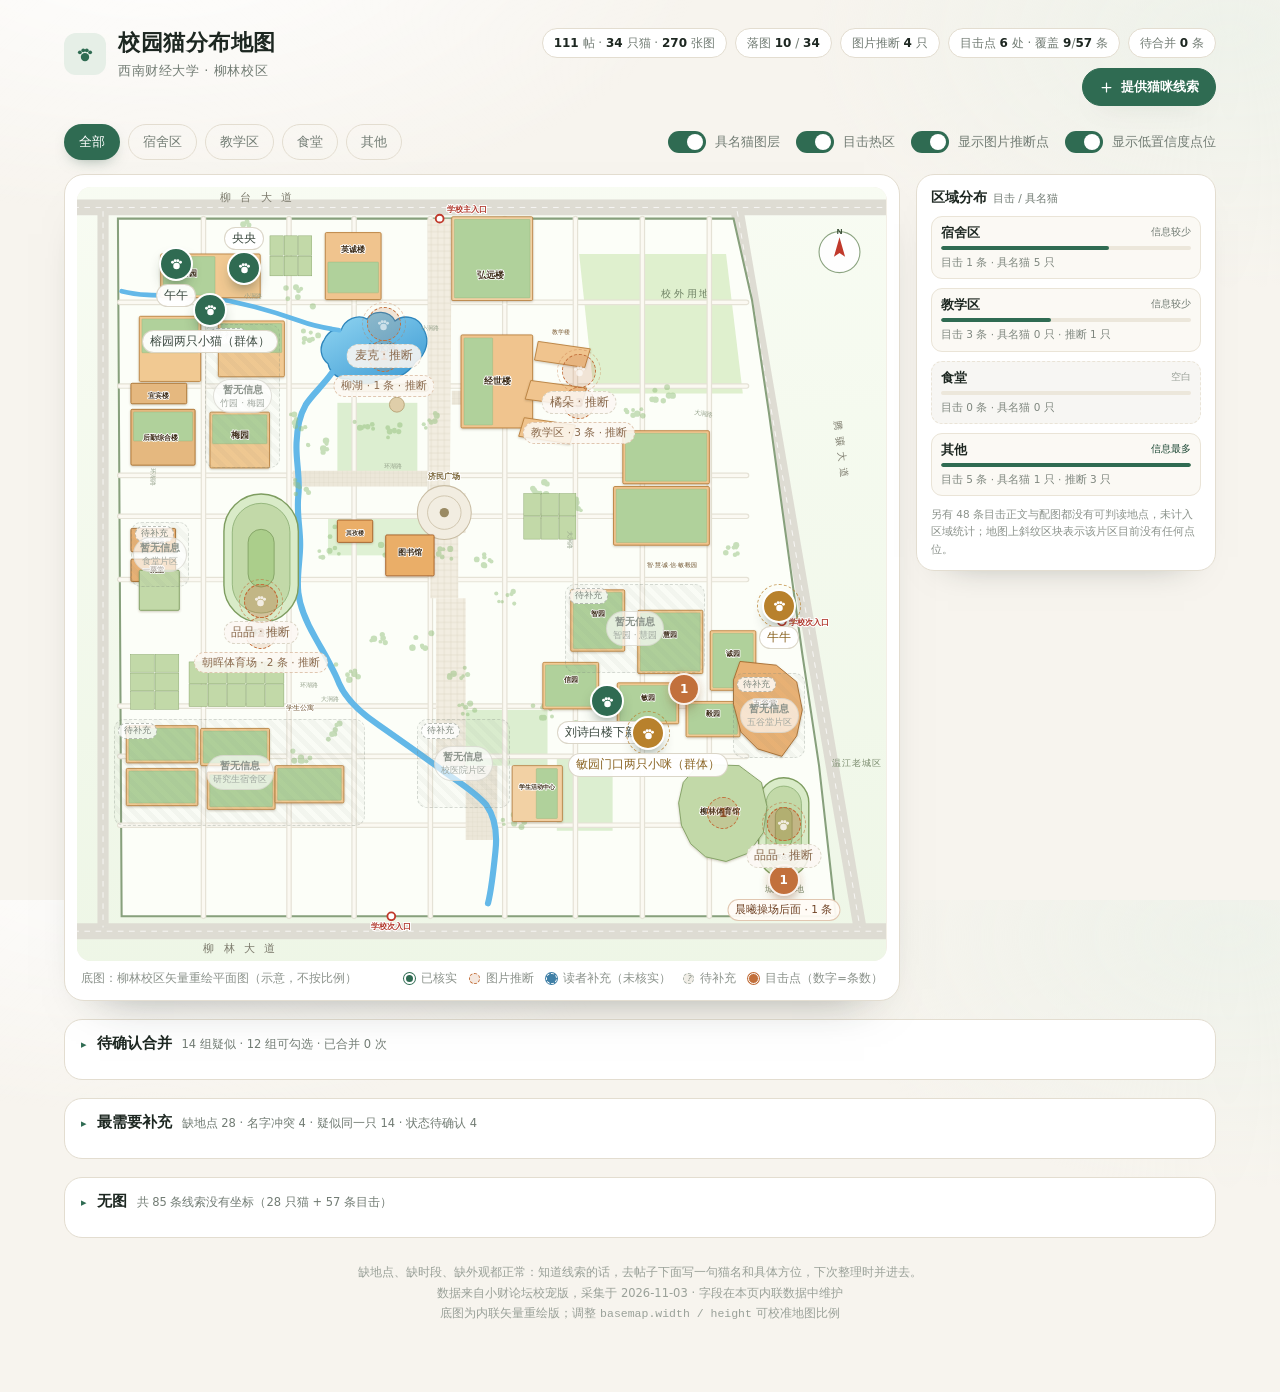
==== commit a5fb4a88: "Add files via upload" ====
--- a/index.html
+++ b/index.html
@@ -47,10 +47,6 @@
     </div>
   </header>
 
-  <details class="notice data-details" id="dataDetails">
-    <summary><span>数据说明</span><span class="notice-summary" id="noticeSummary">两遍采集 111 帖 · 2026-09-06 ～ 2026-11-02</span></summary>
-    <p class="notice-body" id="dataNotice">两遍采集：第一遍 50 帖 + 第二遍 61 帖，postId 无重叠，合计 111 条唯一帖（2026-09-06 ～ 2026-11-02）｜第一遍列表曾少计 4 条，已按合并清单补齐；疑似同猫只标注不合并。本轮新增图片推断：仅依据配图中可判读的环境线索（楼牌/材质/跑道/围网等），置信度 0.15–0.35，全部标记“图片推断，未经证实”；24 只猫与 48 条目击图片无可判读线索，保持未落点。正文没写的地点一律留空。</p>
-  </details>
   <p class="notice notice-warn" id="storageNote" hidden=""></p>
 
   <section class="controls" aria-label="筛选">
@@ -148,10 +144,6 @@
 <section class="pending" id="needSection">
     <div class="pending-head">
       <h2>最需要补充 <span id="needSummary">缺地点 28 · 名字冲突 4 · 疑似同一只 14 · 状态待确认 4</span></h2>
-      <div class="need-actions">
-        <button type="button" class="ghost-btn" id="copyAllSlots">复制全部待补充文本</button>
-        <button type="button" class="export-btn" id="exportPatch">下载补丁（JSON）</button>
-      </div>
     </div>
     <div class="ask">
       <b>知道它常在哪出没？</b>去频道帖子下面留一句就行。
@@ -166,10 +158,10 @@
 
 
     <details class="maint">
-    <summary class="maint-summary"><span>未落图</span><span class="maint-count" id="pendingSummaryTop">共 85 条线索没有坐标</span></summary>
+    <summary class="maint-summary"><span>无图</span><span class="maint-count" id="pendingSummaryTop">共 85 条线索没有坐标</span></summary>
 <section class="pending" id="pendingSection">
     <div class="pending-head">
-      <h2>未落图 <span id="pendingSummary">共 85 条线索没有坐标（28 只猫 + 57 条目击）</span></h2>
+      <h2>无图 <span id="pendingSummary">共 85 条线索没有坐标（28 只猫 + 57 条目击）</span></h2>
       <div class="seg" id="pendingTabs">
         <button type="button" data-tab="cats" aria-pressed="true">待定位的猫 <b id="pendCatNum">28</b></button>
         <button type="button" data-tab="sightings" aria-pressed="false">未归属目击 <b id="pendSightNum">57</b></button>
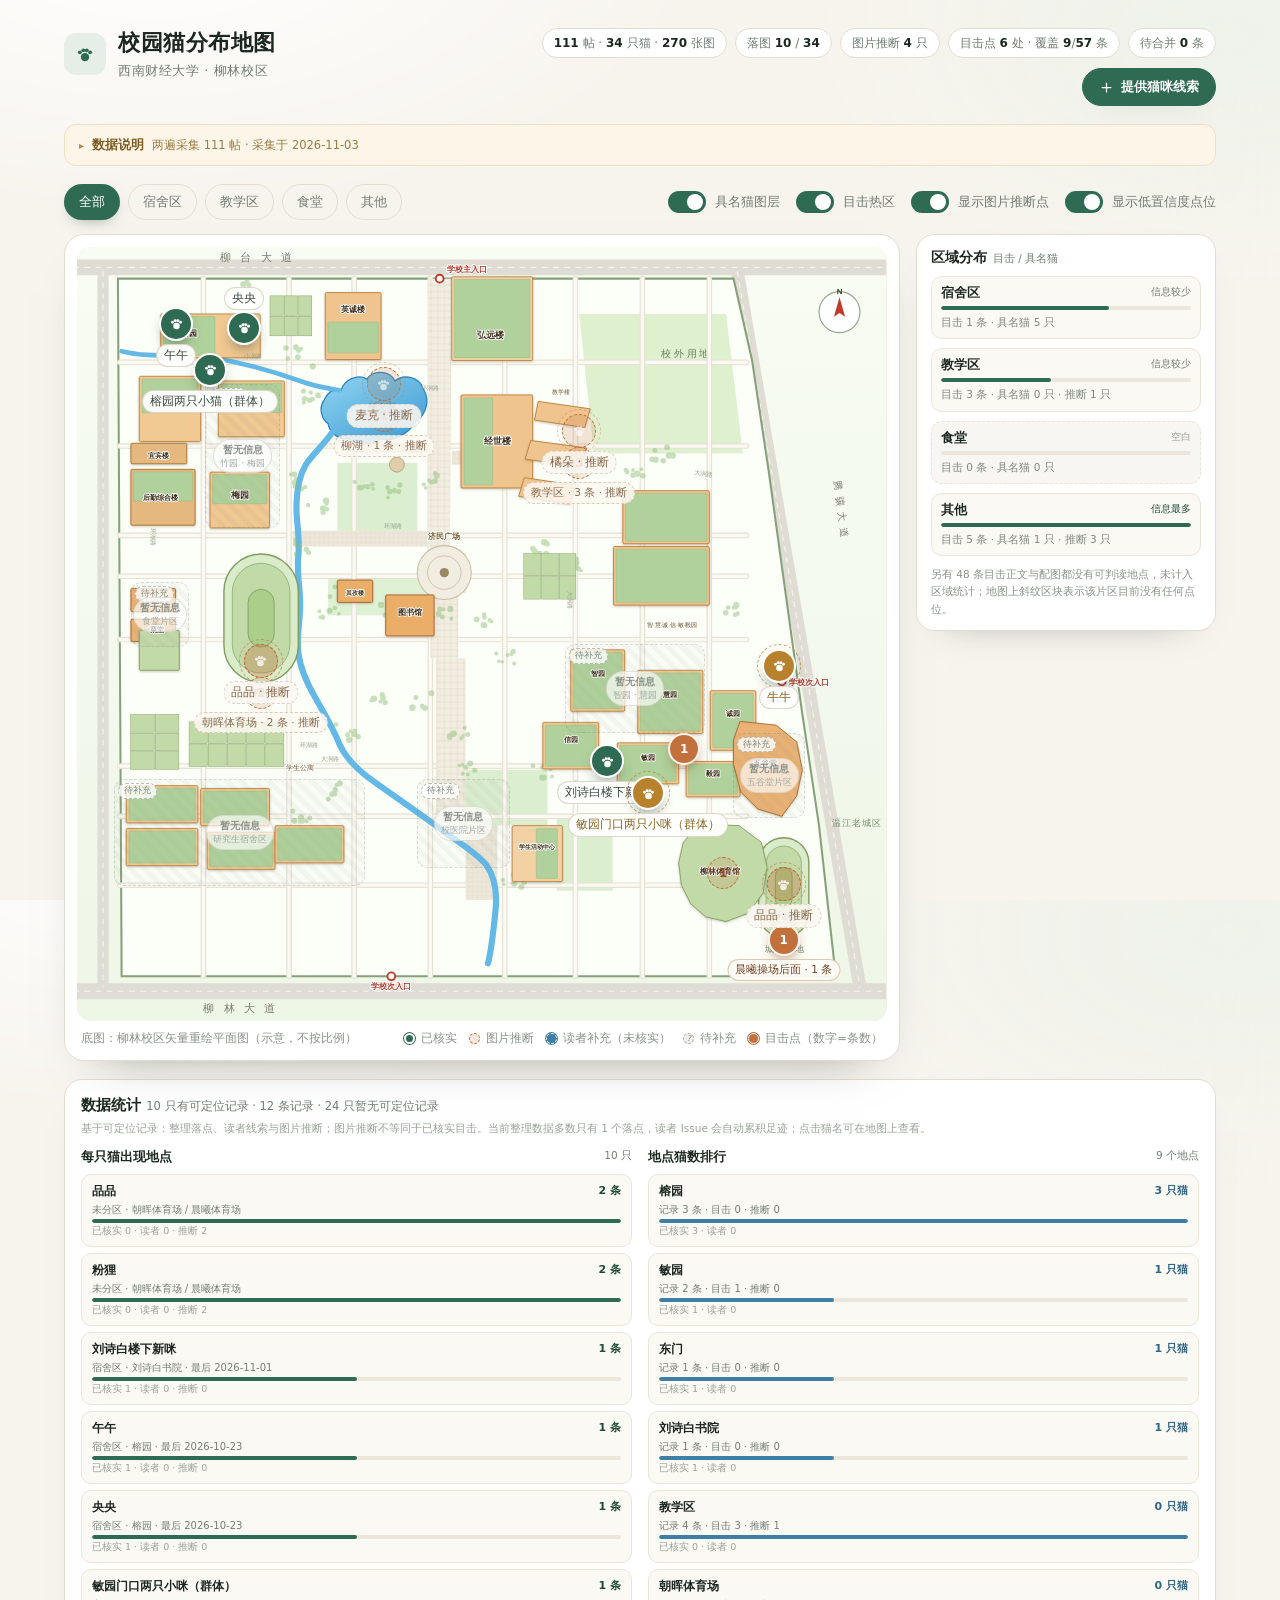
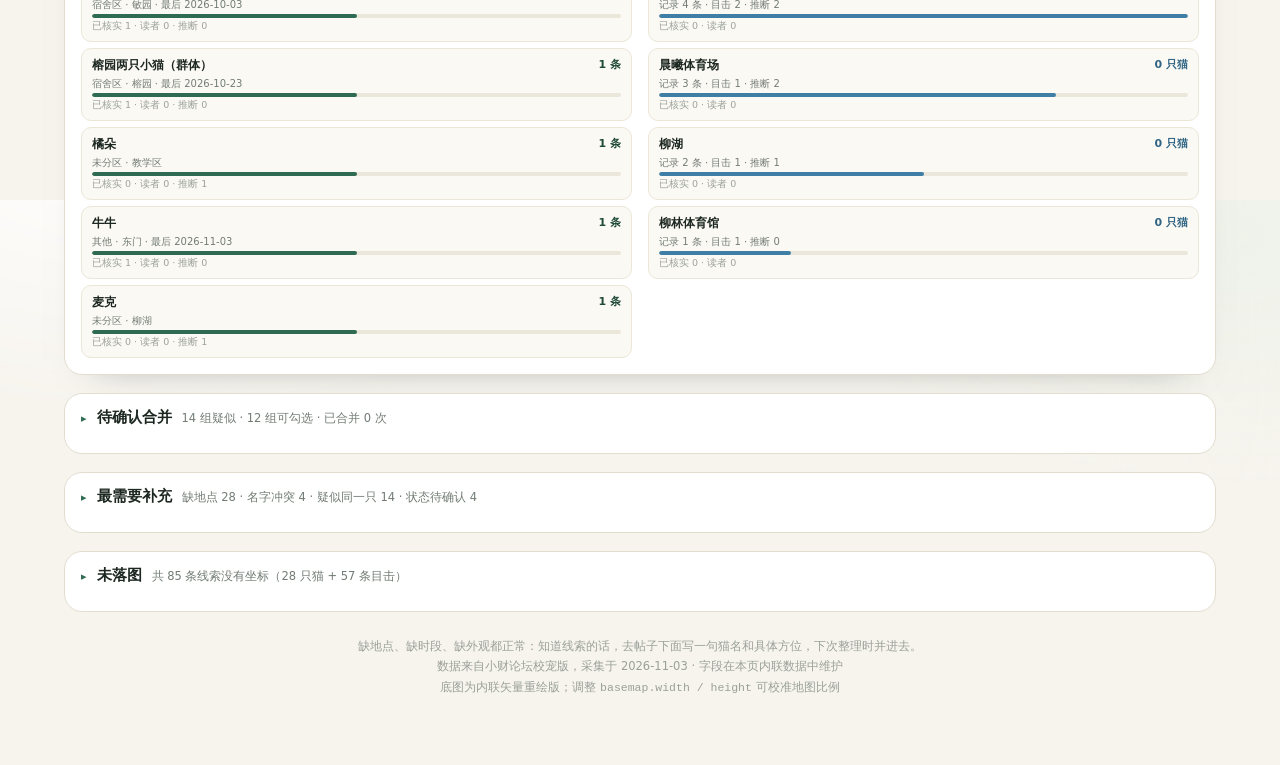
==== commit d28678de: "feat: add cat history footprints and location statistics" ====
--- a/index.html
+++ b/index.html
@@ -47,6 +47,10 @@
     </div>
   </header>
 
+  <details class="notice data-details" id="dataDetails">
+    <summary><span>数据说明</span><span class="notice-summary" id="noticeSummary">两遍采集 111 帖 · 2026-09-06 ～ 2026-11-02</span></summary>
+    <p class="notice-body" id="dataNotice">两遍采集：第一遍 50 帖 + 第二遍 61 帖，postId 无重叠，合计 111 条唯一帖（2026-09-06 ～ 2026-11-02）｜第一遍列表曾少计 4 条，已按合并清单补齐；疑似同猫只标注不合并。本轮新增图片推断：仅依据配图中可判读的环境线索（楼牌/材质/跑道/围网等），置信度 0.15–0.35，全部标记“图片推断，未经证实”；24 只猫与 48 条目击图片无可判读线索，保持未落点。正文没写的地点一律留空。</p>
+  </details>
   <p class="notice notice-warn" id="storageNote" hidden=""></p>
 
   <section class="controls" aria-label="筛选">
@@ -87,6 +91,12 @@
         <div class="empty-blocks" id="emptyBlocks"></div>
                 <div class="focus-shade" id="focusShade" aria-hidden="true"></div>
         <div class="focus-fx" id="focusFx" aria-hidden="true"><span class="focus-ring"></span><span class="focus-dot"><i></i><i></i></span></div>
+        <div class="cat-history-layer" id="catHistoryLayer" hidden>
+          <svg viewBox="0 0 100 100" preserveAspectRatio="none" aria-hidden="true">
+            <polyline class="history-line" id="historyLine" points=""></polyline>
+            <g id="historyDots"></g>
+          </svg>
+        </div>
         <div class="sights-layer" id="sightMarkers"></div>
                 <div class="markers" id="markers"></div>
         <div class="draft-marker" id="draftMarker" hidden>
@@ -99,6 +109,10 @@
       <div class="pick-banner" id="pickBanner" hidden>
         <span>点击地图选择猫咪出现的位置</span>
         <button type="button" id="pickCancel">取消</button>
+      </div>
+      <div class="history-badge" id="historyBadge" hidden>
+        <span id="historyBadgeText"></span>
+        <button type="button" id="historyClear">清除</button>
       </div>
       <div class="map-empty" id="mapEmpty" hidden="">当前筛选条件下没有点位</div>
     </div>
@@ -122,6 +136,23 @@
   </aside>
   </div>
 
+  <section class="stats-card" aria-label="数据统计">
+    <div class="stats-head">
+      <h2>数据统计 <span id="catStatsSummary">正在统计…</span></h2>
+    </div>
+    <p class="stats-note">基于可定位记录：整理落点、读者线索与图片推断；图片推断不等同于已核实目击。当前整理数据多数只有 1 个落点，读者 Issue 会自动累积足迹；点击猫名可在地图上查看。</p>
+    <div class="stats-grid">
+      <div class="stats-col">
+        <h3>每只猫出现地点 <span id="catStatsCount"></span></h3>
+        <div class="stats-list" id="catStats"></div>
+      </div>
+      <div class="stats-col">
+        <h3>地点猫数排行 <span id="placeStatsCount"></span></h3>
+        <div class="stats-list" id="placeStats"></div>
+      </div>
+    </div>
+  </section>
+
     <details class="maint">
     <summary class="maint-summary"><span>待确认合并</span><span class="maint-count" id="mergeSummaryTop">14 组疑似 · 12 组可勾选</span></summary>
 <section class="pending merges" id="mergeSection">
@@ -144,6 +175,10 @@
 <section class="pending" id="needSection">
     <div class="pending-head">
       <h2>最需要补充 <span id="needSummary">缺地点 28 · 名字冲突 4 · 疑似同一只 14 · 状态待确认 4</span></h2>
+      <div class="need-actions">
+        <button type="button" class="ghost-btn" id="copyAllSlots">复制全部待补充文本</button>
+        <button type="button" class="export-btn" id="exportPatch">下载补丁（JSON）</button>
+      </div>
     </div>
     <div class="ask">
       <b>知道它常在哪出没？</b>去频道帖子下面留一句就行。
@@ -158,10 +193,10 @@
 
 
     <details class="maint">
-    <summary class="maint-summary"><span>无图</span><span class="maint-count" id="pendingSummaryTop">共 85 条线索没有坐标</span></summary>
+    <summary class="maint-summary"><span>未落图</span><span class="maint-count" id="pendingSummaryTop">共 85 条线索没有坐标</span></summary>
 <section class="pending" id="pendingSection">
     <div class="pending-head">
-      <h2>无图 <span id="pendingSummary">共 85 条线索没有坐标（28 只猫 + 57 条目击）</span></h2>
+      <h2>未落图 <span id="pendingSummary">共 85 条线索没有坐标（28 只猫 + 57 条目击）</span></h2>
       <div class="seg" id="pendingTabs">
         <button type="button" data-tab="cats" aria-pressed="true">待定位的猫 <b id="pendCatNum">28</b></button>
         <button type="button" data-tab="sightings" aria-pressed="false">未归属目击 <b id="pendSightNum">57</b></button>
--- a/css/styles.css
+++ b/css/styles.css
@@ -1823,6 +1823,133 @@
   }
   .draft-marker .marker-label { color: #8a4d27; border-color: #e7cbb4; background: rgba(255, 251, 246, 0.96); }
 
+  /* ---------- 历史足迹与统计 ---------- */
+  .cat-history-layer {
+    position: absolute;
+    inset: 0;
+    z-index: 1;
+    pointer-events: none;
+  }
+  .cat-history-layer svg {
+    display: block;
+    width: 100%;
+    height: 100%;
+    overflow: visible;
+  }
+  .history-line {
+    fill: none;
+    stroke: rgba(63, 127, 166, 0.72);
+    stroke-width: 2;
+    stroke-dasharray: 6 5;
+    stroke-linecap: round;
+    stroke-linejoin: round;
+    vector-effect: non-scaling-stroke;
+  }
+  .history-dot {
+    stroke: #fff;
+    stroke-width: 1.4;
+    vector-effect: non-scaling-stroke;
+  }
+  .history-dot.is-verified { fill: var(--accent); }
+  .history-dot.is-reader { fill: #3f7fa6; }
+  .history-dot.is-inferred { fill: #fdf3e2; stroke: var(--heat); stroke-dasharray: 2 2; }
+
+  .history-badge {
+    position: absolute;
+    z-index: 7;
+    right: 14px;
+    top: 14px;
+    display: flex;
+    align-items: center;
+    gap: 8px;
+    max-width: calc(100% - 28px);
+    padding: 7px 9px 7px 12px;
+    border: 1px solid rgba(63, 127, 166, 0.35);
+    border-radius: 999px;
+    background: rgba(255, 255, 255, 0.96);
+    box-shadow: 0 10px 24px -16px rgba(18, 40, 28, 0.55);
+    font-size: 11.5px;
+    color: #2f6484;
+    pointer-events: none;
+  }
+  .history-badge span { overflow: hidden; text-overflow: ellipsis; white-space: nowrap; }
+  .history-badge button {
+    pointer-events: auto;
+    padding: 4px 8px;
+    border: 1px solid var(--line);
+    border-radius: 999px;
+    background: #fff;
+    color: var(--muted);
+    font-size: 11px;
+    cursor: pointer;
+  }
+  .history-badge button:hover { color: var(--ink); border-color: #cbd6cd; }
+
+  .history-box { margin-top: 14px; padding-top: 12px; border-top: 1px dashed var(--line); }
+  .history-head { display: flex; align-items: baseline; gap: 8px; flex-wrap: wrap; font-size: 12px; color: var(--ink); }
+  .history-head span { font-size: 10.5px; color: var(--muted); font-weight: 400; }
+  .history-list { display: flex; flex-direction: column; gap: 5px; margin-top: 8px; max-height: 220px; overflow: auto; }
+  .history-item {
+    display: flex;
+    align-items: center;
+    gap: 7px;
+    flex-wrap: wrap;
+    padding: 5px 7px;
+    border-radius: 8px;
+    background: #faf8f2;
+    border: 1px solid #f0ebdf;
+    font-size: 10.5px;
+    color: #6f7a71;
+  }
+  .history-date { color: #8b928b; font-variant-numeric: tabular-nums; }
+  .history-kind { padding: 1px 6px; border-radius: 999px; font-size: 9.5px; background: var(--accent-soft); color: var(--accent-deep); }
+  .history-kind.is-reader { background: #eaf2f8; color: #2f6484; }
+  .history-kind.is-inferred { background: #fdf3e2; color: #8a5f1c; }
+  .history-place { color: #55635a; }
+  .history-thumb { width: 32px; height: 32px; object-fit: cover; border-radius: 6px; border: 1px solid var(--line); margin-left: auto; }
+  .history-box .supp-btn { margin-top: 10px; padding: 7px 11px; font-size: 11.5px; }
+
+  .stats-card {
+    margin-top: 18px;
+    padding: 16px;
+    background: var(--card);
+    border: 1px solid var(--line);
+    border-radius: 18px;
+    box-shadow: 0 18px 36px -32px rgba(28, 38, 32, 0.5);
+  }
+  .stats-head { display: flex; align-items: baseline; gap: 8px; flex-wrap: wrap; }
+  .stats-head h2 { margin: 0; font-size: 15px; font-weight: 600; }
+  .stats-head h2 span { font-size: 11.5px; font-weight: 400; color: var(--muted); }
+  .stats-note { margin: 5px 0 0; font-size: 10.5px; line-height: 1.6; color: #9aa199; }
+  .stats-grid { display: grid; grid-template-columns: 1fr 1fr; gap: 16px; margin-top: 12px; align-items: start; }
+  .stats-col h3 { margin: 0 0 8px; font-size: 12.5px; display: flex; justify-content: space-between; gap: 8px; }
+  .stats-col h3 span { font-size: 10.5px; font-weight: 400; color: var(--muted); }
+  .stats-list { display: flex; flex-direction: column; gap: 6px; }
+  .stat-row {
+    display: grid;
+    grid-template-columns: minmax(0, 1fr) auto;
+    gap: 2px 8px;
+    padding: 8px 10px;
+    border: 1px solid #ece6d7;
+    border-radius: 10px;
+    background: #fbf9f4;
+    text-align: left;
+    font: inherit;
+  }
+  .stat-row.cat-stat { cursor: pointer; transition: background 0.16s, border-color 0.16s; }
+  .stat-row.cat-stat:hover { background: #fff; border-color: #cbd6cd; }
+  .stat-row.cat-stat:focus-visible { outline: 2px solid var(--accent-deep); outline-offset: 2px; }
+  .sr-name { font-size: 12px; font-weight: 600; color: var(--ink); overflow: hidden; text-overflow: ellipsis; white-space: nowrap; }
+  .sr-count { font-size: 11px; font-weight: 600; color: var(--accent-deep); white-space: nowrap; }
+  .sr-meta { grid-column: 1 / -1; font-size: 10px; color: var(--muted); line-height: 1.5; }
+  .sr-bar { grid-column: 1 / -1; display: block; height: 4px; border-radius: 999px; background: #ece7db; overflow: hidden; }
+  .sr-bar i { display: block; height: 100%; border-radius: 999px; background: var(--accent); }
+  .place-stat .sr-count { color: #2f6484; }
+  .place-stat .sr-bar i { background: #3f7fa6; }
+  .sr-break { grid-column: 1 / -1; font-size: 9.5px; color: #9aa199; }
+  .stats-empty { margin: 0; padding: 10px; font-size: 11px; color: #9aa199; }
+
+
   /* ---------- 移动端 ---------- */
   @media (max-width: 860px) {
     .map-row { grid-template-columns: minmax(0, 1fr); }
@@ -1850,6 +1977,8 @@
     .sheet.contribute { width: 100%; }
     .contrib-grid { grid-template-columns: 1fr; }
     .pick-banner { font-size: 10.5px; white-space: normal; text-align: left; }
+    .stats-grid { grid-template-columns: 1fr; }
+    .history-badge { right: 10px; top: 10px; font-size: 10.5px; padding: 6px 7px 6px 10px; }
     h1 { font-size: 19px; }
     .badge { font-size: 11.5px; padding: 7px 10px; }
     .map-card { padding: 8px; border-radius: 16px; }
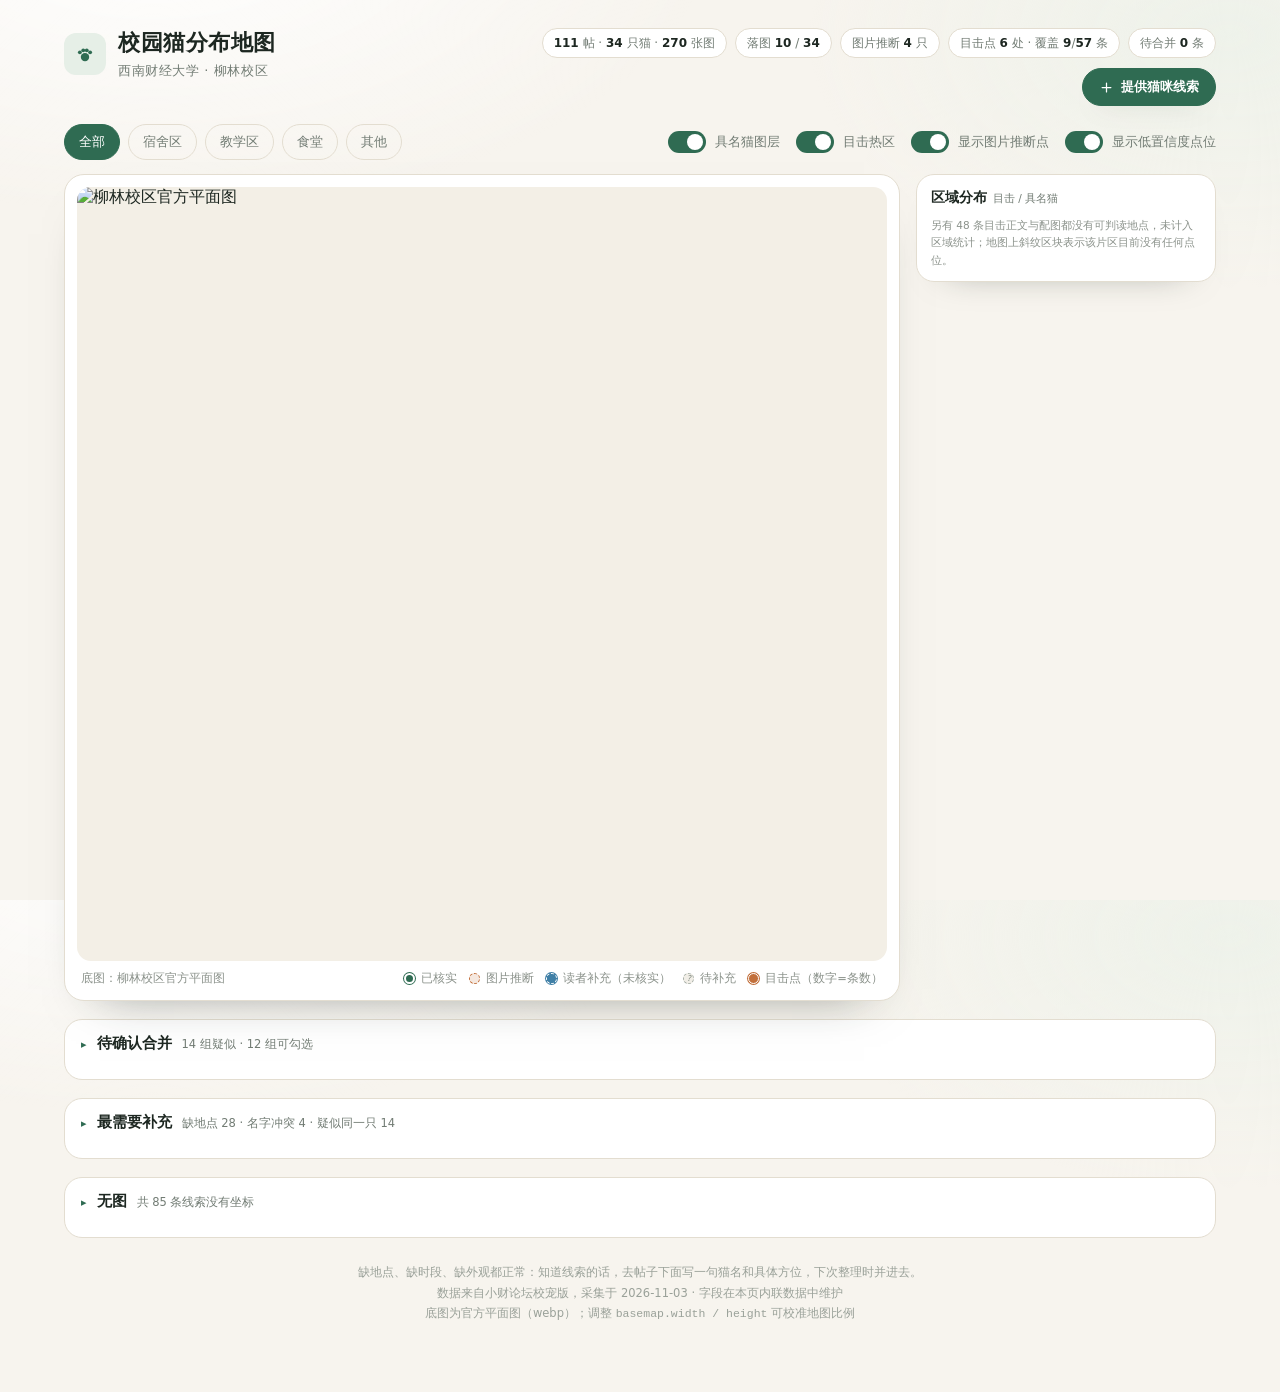
==== commit bfa4b500: "Add files via upload" ====
--- a/index.html
+++ b/index.html
@@ -47,10 +47,6 @@
     </div>
   </header>
 
-  <details class="notice data-details" id="dataDetails">
-    <summary><span>数据说明</span><span class="notice-summary" id="noticeSummary">两遍采集 111 帖 · 2026-09-06 ～ 2026-11-02</span></summary>
-    <p class="notice-body" id="dataNotice">两遍采集：第一遍 50 帖 + 第二遍 61 帖，postId 无重叠，合计 111 条唯一帖（2026-09-06 ～ 2026-11-02）｜第一遍列表曾少计 4 条，已按合并清单补齐；疑似同猫只标注不合并。本轮新增图片推断：仅依据配图中可判读的环境线索（楼牌/材质/跑道/围网等），置信度 0.15–0.35，全部标记“图片推断，未经证实”；24 只猫与 48 条目击图片无可判读线索，保持未落点。正文没写的地点一律留空。</p>
-  </details>
   <p class="notice notice-warn" id="storageNote" hidden=""></p>
 
   <section class="controls" aria-label="筛选">
@@ -87,16 +83,10 @@
       <!-- 底图独立容器：image 与示意平面都放在这里，校准参数只作用于此层 -->
       <div class="map-focus" id="mapFocus">
       <div class="map-layer" id="mapLayer" style="transform: translate(0px, 0px) scale(1); --inv: 1;">
-        <img class="base-map" id="baseMap" src="assets/campus-map.svg" width="870" height="832" alt="柳林校区平面图（矢量重绘）" decoding="async">
+        <img class="base-map" id="baseMap" src="assets/campus-map.webp" width="886" height="894" alt="柳林校区官方平面图" decoding="async">
         <div class="empty-blocks" id="emptyBlocks"></div>
                 <div class="focus-shade" id="focusShade" aria-hidden="true"></div>
         <div class="focus-fx" id="focusFx" aria-hidden="true"><span class="focus-ring"></span><span class="focus-dot"><i></i><i></i></span></div>
-        <div class="cat-history-layer" id="catHistoryLayer" hidden>
-          <svg viewBox="0 0 100 100" preserveAspectRatio="none" aria-hidden="true">
-            <polyline class="history-line" id="historyLine" points=""></polyline>
-            <g id="historyDots"></g>
-          </svg>
-        </div>
         <div class="sights-layer" id="sightMarkers"></div>
                 <div class="markers" id="markers"></div>
         <div class="draft-marker" id="draftMarker" hidden>
@@ -110,15 +100,11 @@
         <span>点击地图选择猫咪出现的位置</span>
         <button type="button" id="pickCancel">取消</button>
       </div>
-      <div class="history-badge" id="historyBadge" hidden>
-        <span id="historyBadgeText"></span>
-        <button type="button" id="historyClear">清除</button>
-      </div>
       <div class="map-empty" id="mapEmpty" hidden="">当前筛选条件下没有点位</div>
     </div>
 
     <div class="map-foot">
-      <span id="mapSource">底图：柳林校区矢量重绘平面图（示意，不按比例）</span>
+      <span id="mapSource">底图：柳林校区官方平面图</span>
       <span class="legend-states">
         <span class="legend-key"><i class="lg lg-ok"></i>已核实</span>
         <span class="legend-key"><i class="lg lg-infer"></i>图片推断</span>
@@ -135,23 +121,6 @@
         <p class="zone-note" id="zoneNote">另有 48 条目击正文与配图都没有可判读地点，未计入区域统计；地图上斜纹区块表示该片区目前没有任何点位。</p>
   </aside>
   </div>
-
-  <section class="stats-card" aria-label="数据统计">
-    <div class="stats-head">
-      <h2>数据统计 <span id="catStatsSummary">正在统计…</span></h2>
-    </div>
-    <p class="stats-note">基于可定位记录：整理落点、读者线索与图片推断；图片推断不等同于已核实目击。当前整理数据多数只有 1 个落点，读者 Issue 会自动累积足迹；点击猫名可在地图上查看。</p>
-    <div class="stats-grid">
-      <div class="stats-col">
-        <h3>每只猫出现地点 <span id="catStatsCount"></span></h3>
-        <div class="stats-list" id="catStats"></div>
-      </div>
-      <div class="stats-col">
-        <h3>地点猫数排行 <span id="placeStatsCount"></span></h3>
-        <div class="stats-list" id="placeStats"></div>
-      </div>
-    </div>
-  </section>
 
     <details class="maint">
     <summary class="maint-summary"><span>待确认合并</span><span class="maint-count" id="mergeSummaryTop">14 组疑似 · 12 组可勾选</span></summary>
@@ -175,10 +144,6 @@
 <section class="pending" id="needSection">
     <div class="pending-head">
       <h2>最需要补充 <span id="needSummary">缺地点 28 · 名字冲突 4 · 疑似同一只 14 · 状态待确认 4</span></h2>
-      <div class="need-actions">
-        <button type="button" class="ghost-btn" id="copyAllSlots">复制全部待补充文本</button>
-        <button type="button" class="export-btn" id="exportPatch">下载补丁（JSON）</button>
-      </div>
     </div>
     <div class="ask">
       <b>知道它常在哪出没？</b>去频道帖子下面留一句就行。
@@ -193,10 +158,10 @@
 
 
     <details class="maint">
-    <summary class="maint-summary"><span>未落图</span><span class="maint-count" id="pendingSummaryTop">共 85 条线索没有坐标</span></summary>
+    <summary class="maint-summary"><span>无图</span><span class="maint-count" id="pendingSummaryTop">共 85 条线索没有坐标</span></summary>
 <section class="pending" id="pendingSection">
     <div class="pending-head">
-      <h2>未落图 <span id="pendingSummary">共 85 条线索没有坐标（28 只猫 + 57 条目击）</span></h2>
+      <h2>无图 <span id="pendingSummary">共 85 条线索没有坐标（28 只猫 + 57 条目击）</span></h2>
       <div class="seg" id="pendingTabs">
         <button type="button" data-tab="cats" aria-pressed="true">待定位的猫 <b id="pendCatNum">28</b></button>
         <button type="button" data-tab="sightings" aria-pressed="false">未归属目击 <b id="pendSightNum">57</b></button>
@@ -212,7 +177,7 @@
   <p class="foot-note">
     缺地点、缺时段、缺外观都正常：知道线索的话，去帖子下面写一句猫名和具体方位，下次整理时并进去。<br>
     数据来自小财论坛校宠版，采集于 <span id="footDate">2026-11-03</span> · 字段在本页内联数据中维护<br>
-    底图为内联矢量重绘版；调整 <code>basemap.width / height</code> 可校准地图比例
+    底图为官方平面图（webp）；调整 <code>basemap.width / height</code> 可校准地图比例
   </p>
 </div>
 
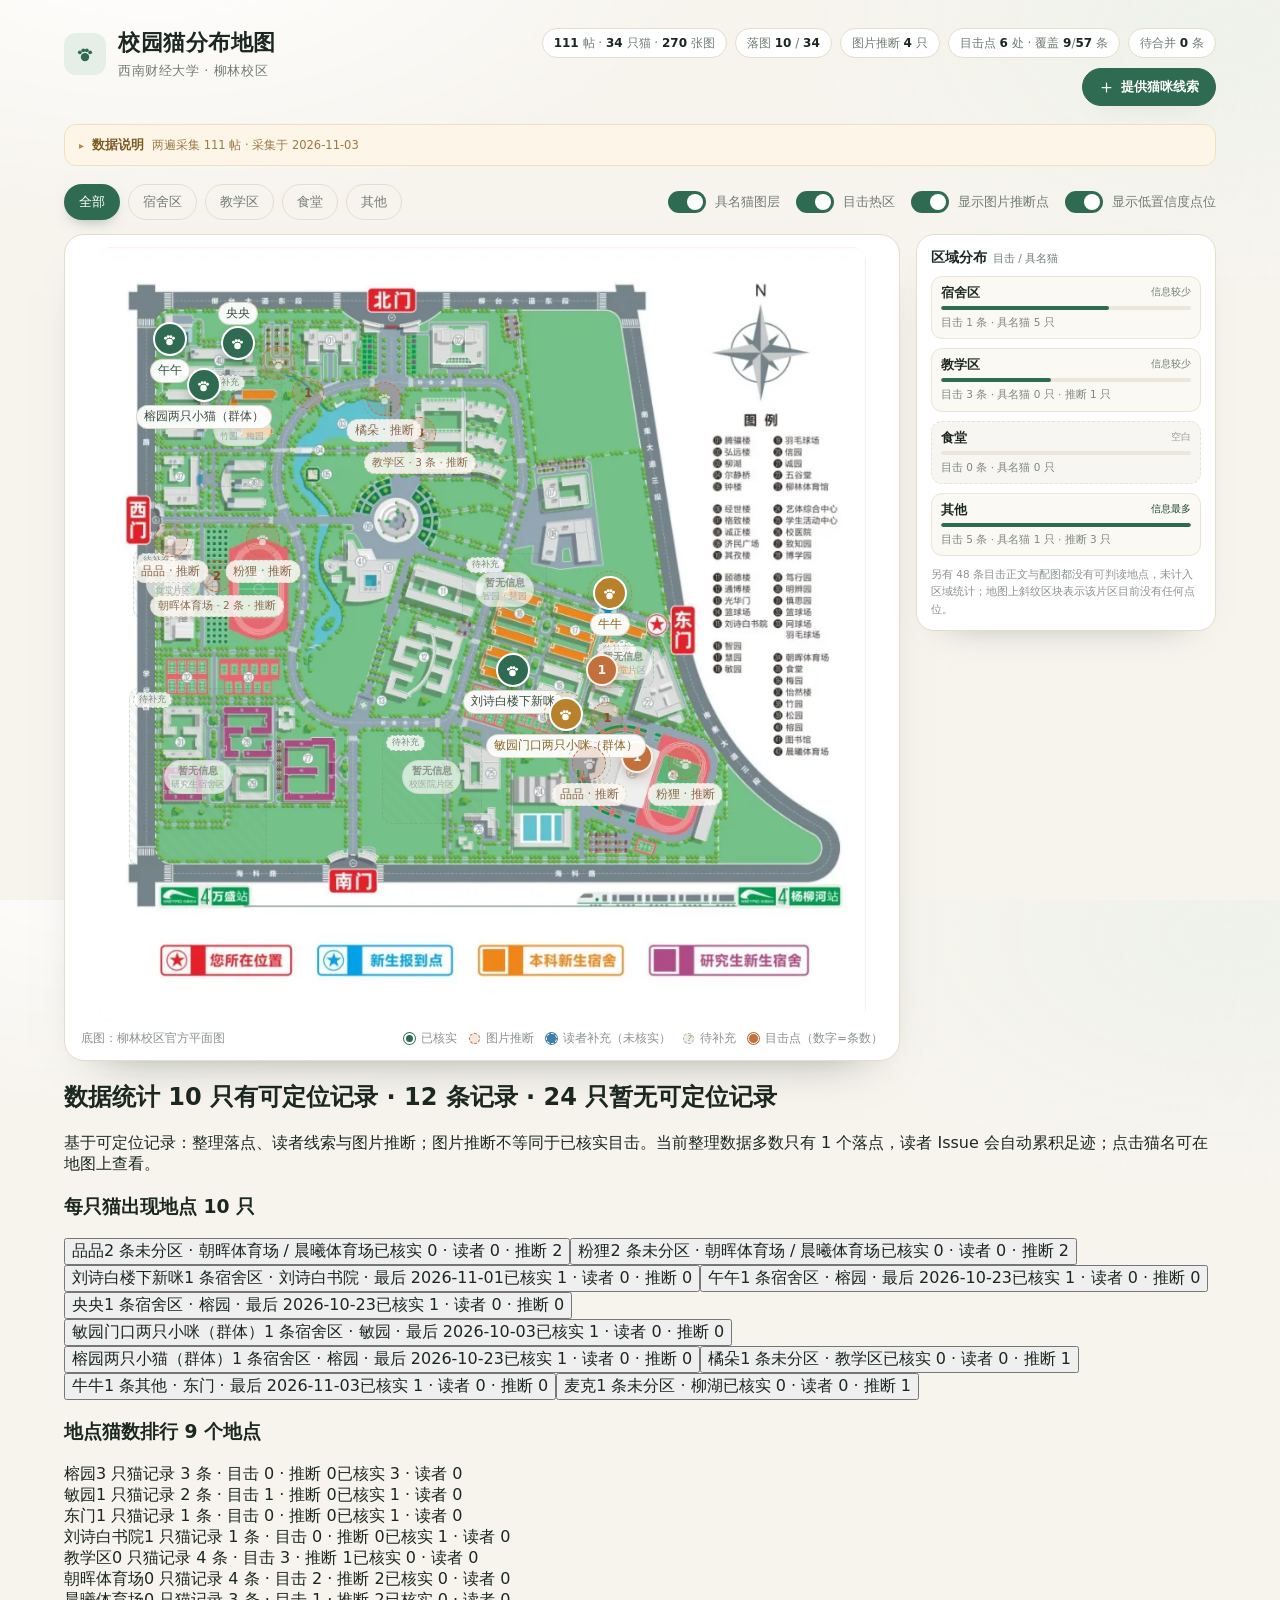
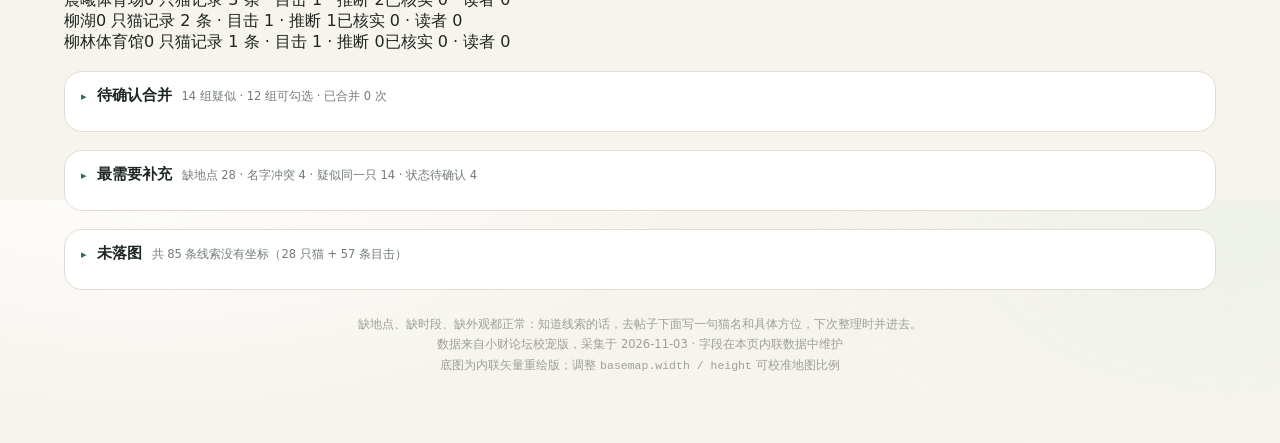
==== commit 0da32c41: "merge: adopt official raster map while keeping zone focus, submissions, history, and stats" ====
--- a/index.html
+++ b/index.html
@@ -47,6 +47,10 @@
     </div>
   </header>
 
+  <details class="notice data-details" id="dataDetails">
+    <summary><span>数据说明</span><span class="notice-summary" id="noticeSummary">两遍采集 111 帖 · 2026-09-06 ～ 2026-11-02</span></summary>
+    <p class="notice-body" id="dataNotice">两遍采集：第一遍 50 帖 + 第二遍 61 帖，postId 无重叠，合计 111 条唯一帖（2026-09-06 ～ 2026-11-02）｜第一遍列表曾少计 4 条，已按合并清单补齐；疑似同猫只标注不合并。本轮新增图片推断：仅依据配图中可判读的环境线索（楼牌/材质/跑道/围网等），置信度 0.15–0.35，全部标记“图片推断，未经证实”；24 只猫与 48 条目击图片无可判读线索，保持未落点。正文没写的地点一律留空。</p>
+  </details>
   <p class="notice notice-warn" id="storageNote" hidden=""></p>
 
   <section class="controls" aria-label="筛选">
@@ -79,7 +83,7 @@
 
   <div class="map-row">
   <section class="map-card">
-    <div class="map-stage" id="mapStage" style="aspect-ratio: 1.045673 / 1; max-width: calc(89.93vh);">
+    <div class="map-stage" id="mapStage" style="aspect-ratio: 0.991051 / 1; max-width: calc(85.23vh);">
       <!-- 底图独立容器：image 与示意平面都放在这里，校准参数只作用于此层 -->
       <div class="map-focus" id="mapFocus">
       <div class="map-layer" id="mapLayer" style="transform: translate(0px, 0px) scale(1); --inv: 1;">
@@ -87,6 +91,12 @@
         <div class="empty-blocks" id="emptyBlocks"></div>
                 <div class="focus-shade" id="focusShade" aria-hidden="true"></div>
         <div class="focus-fx" id="focusFx" aria-hidden="true"><span class="focus-ring"></span><span class="focus-dot"><i></i><i></i></span></div>
+        <div class="cat-history-layer" id="catHistoryLayer" hidden>
+          <svg viewBox="0 0 100 100" preserveAspectRatio="none" aria-hidden="true">
+            <polyline class="history-line" id="historyLine" points=""></polyline>
+            <g id="historyDots"></g>
+          </svg>
+        </div>
         <div class="sights-layer" id="sightMarkers"></div>
                 <div class="markers" id="markers"></div>
         <div class="draft-marker" id="draftMarker" hidden>
@@ -99,6 +109,10 @@
       <div class="pick-banner" id="pickBanner" hidden>
         <span>点击地图选择猫咪出现的位置</span>
         <button type="button" id="pickCancel">取消</button>
+      </div>
+      <div class="history-badge" id="historyBadge" hidden>
+        <span id="historyBadgeText"></span>
+        <button type="button" id="historyClear">清除</button>
       </div>
       <div class="map-empty" id="mapEmpty" hidden="">当前筛选条件下没有点位</div>
     </div>
@@ -122,6 +136,23 @@
   </aside>
   </div>
 
+  <section class="stats-card" aria-label="数据统计">
+    <div class="stats-head">
+      <h2>数据统计 <span id="catStatsSummary">正在统计…</span></h2>
+    </div>
+    <p class="stats-note">基于可定位记录：整理落点、读者线索与图片推断；图片推断不等同于已核实目击。当前整理数据多数只有 1 个落点，读者 Issue 会自动累积足迹；点击猫名可在地图上查看。</p>
+    <div class="stats-grid">
+      <div class="stats-col">
+        <h3>每只猫出现地点 <span id="catStatsCount"></span></h3>
+        <div class="stats-list" id="catStats"></div>
+      </div>
+      <div class="stats-col">
+        <h3>地点猫数排行 <span id="placeStatsCount"></span></h3>
+        <div class="stats-list" id="placeStats"></div>
+      </div>
+    </div>
+  </section>
+
     <details class="maint">
     <summary class="maint-summary"><span>待确认合并</span><span class="maint-count" id="mergeSummaryTop">14 组疑似 · 12 组可勾选</span></summary>
 <section class="pending merges" id="mergeSection">
@@ -144,6 +175,10 @@
 <section class="pending" id="needSection">
     <div class="pending-head">
       <h2>最需要补充 <span id="needSummary">缺地点 28 · 名字冲突 4 · 疑似同一只 14 · 状态待确认 4</span></h2>
+      <div class="need-actions">
+        <button type="button" class="ghost-btn" id="copyAllSlots">复制全部待补充文本</button>
+        <button type="button" class="export-btn" id="exportPatch">下载补丁（JSON）</button>
+      </div>
     </div>
     <div class="ask">
       <b>知道它常在哪出没？</b>去频道帖子下面留一句就行。
@@ -158,10 +193,10 @@
 
 
     <details class="maint">
-    <summary class="maint-summary"><span>无图</span><span class="maint-count" id="pendingSummaryTop">共 85 条线索没有坐标</span></summary>
+    <summary class="maint-summary"><span>未落图</span><span class="maint-count" id="pendingSummaryTop">共 85 条线索没有坐标</span></summary>
 <section class="pending" id="pendingSection">
     <div class="pending-head">
-      <h2>无图 <span id="pendingSummary">共 85 条线索没有坐标（28 只猫 + 57 条目击）</span></h2>
+      <h2>未落图 <span id="pendingSummary">共 85 条线索没有坐标（28 只猫 + 57 条目击）</span></h2>
       <div class="seg" id="pendingTabs">
         <button type="button" data-tab="cats" aria-pressed="true">待定位的猫 <b id="pendCatNum">28</b></button>
         <button type="button" data-tab="sightings" aria-pressed="false">未归属目击 <b id="pendSightNum">57</b></button>
@@ -177,7 +212,7 @@
   <p class="foot-note">
     缺地点、缺时段、缺外观都正常：知道线索的话，去帖子下面写一句猫名和具体方位，下次整理时并进去。<br>
     数据来自小财论坛校宠版，采集于 <span id="footDate">2026-11-03</span> · 字段在本页内联数据中维护<br>
-    底图为官方平面图（webp）；调整 <code>basemap.width / height</code> 可校准地图比例
+    底图为内联矢量重绘版；调整 <code>basemap.width / height</code> 可校准地图比例
   </p>
 </div>
 
--- a/css/styles.css
+++ b/css/styles.css
@@ -1823,133 +1823,6 @@
   }
   .draft-marker .marker-label { color: #8a4d27; border-color: #e7cbb4; background: rgba(255, 251, 246, 0.96); }
 
-  /* ---------- 历史足迹与统计 ---------- */
-  .cat-history-layer {
-    position: absolute;
-    inset: 0;
-    z-index: 1;
-    pointer-events: none;
-  }
-  .cat-history-layer svg {
-    display: block;
-    width: 100%;
-    height: 100%;
-    overflow: visible;
-  }
-  .history-line {
-    fill: none;
-    stroke: rgba(63, 127, 166, 0.72);
-    stroke-width: 2;
-    stroke-dasharray: 6 5;
-    stroke-linecap: round;
-    stroke-linejoin: round;
-    vector-effect: non-scaling-stroke;
-  }
-  .history-dot {
-    stroke: #fff;
-    stroke-width: 1.4;
-    vector-effect: non-scaling-stroke;
-  }
-  .history-dot.is-verified { fill: var(--accent); }
-  .history-dot.is-reader { fill: #3f7fa6; }
-  .history-dot.is-inferred { fill: #fdf3e2; stroke: var(--heat); stroke-dasharray: 2 2; }
-
-  .history-badge {
-    position: absolute;
-    z-index: 7;
-    right: 14px;
-    top: 14px;
-    display: flex;
-    align-items: center;
-    gap: 8px;
-    max-width: calc(100% - 28px);
-    padding: 7px 9px 7px 12px;
-    border: 1px solid rgba(63, 127, 166, 0.35);
-    border-radius: 999px;
-    background: rgba(255, 255, 255, 0.96);
-    box-shadow: 0 10px 24px -16px rgba(18, 40, 28, 0.55);
-    font-size: 11.5px;
-    color: #2f6484;
-    pointer-events: none;
-  }
-  .history-badge span { overflow: hidden; text-overflow: ellipsis; white-space: nowrap; }
-  .history-badge button {
-    pointer-events: auto;
-    padding: 4px 8px;
-    border: 1px solid var(--line);
-    border-radius: 999px;
-    background: #fff;
-    color: var(--muted);
-    font-size: 11px;
-    cursor: pointer;
-  }
-  .history-badge button:hover { color: var(--ink); border-color: #cbd6cd; }
-
-  .history-box { margin-top: 14px; padding-top: 12px; border-top: 1px dashed var(--line); }
-  .history-head { display: flex; align-items: baseline; gap: 8px; flex-wrap: wrap; font-size: 12px; color: var(--ink); }
-  .history-head span { font-size: 10.5px; color: var(--muted); font-weight: 400; }
-  .history-list { display: flex; flex-direction: column; gap: 5px; margin-top: 8px; max-height: 220px; overflow: auto; }
-  .history-item {
-    display: flex;
-    align-items: center;
-    gap: 7px;
-    flex-wrap: wrap;
-    padding: 5px 7px;
-    border-radius: 8px;
-    background: #faf8f2;
-    border: 1px solid #f0ebdf;
-    font-size: 10.5px;
-    color: #6f7a71;
-  }
-  .history-date { color: #8b928b; font-variant-numeric: tabular-nums; }
-  .history-kind { padding: 1px 6px; border-radius: 999px; font-size: 9.5px; background: var(--accent-soft); color: var(--accent-deep); }
-  .history-kind.is-reader { background: #eaf2f8; color: #2f6484; }
-  .history-kind.is-inferred { background: #fdf3e2; color: #8a5f1c; }
-  .history-place { color: #55635a; }
-  .history-thumb { width: 32px; height: 32px; object-fit: cover; border-radius: 6px; border: 1px solid var(--line); margin-left: auto; }
-  .history-box .supp-btn { margin-top: 10px; padding: 7px 11px; font-size: 11.5px; }
-
-  .stats-card {
-    margin-top: 18px;
-    padding: 16px;
-    background: var(--card);
-    border: 1px solid var(--line);
-    border-radius: 18px;
-    box-shadow: 0 18px 36px -32px rgba(28, 38, 32, 0.5);
-  }
-  .stats-head { display: flex; align-items: baseline; gap: 8px; flex-wrap: wrap; }
-  .stats-head h2 { margin: 0; font-size: 15px; font-weight: 600; }
-  .stats-head h2 span { font-size: 11.5px; font-weight: 400; color: var(--muted); }
-  .stats-note { margin: 5px 0 0; font-size: 10.5px; line-height: 1.6; color: #9aa199; }
-  .stats-grid { display: grid; grid-template-columns: 1fr 1fr; gap: 16px; margin-top: 12px; align-items: start; }
-  .stats-col h3 { margin: 0 0 8px; font-size: 12.5px; display: flex; justify-content: space-between; gap: 8px; }
-  .stats-col h3 span { font-size: 10.5px; font-weight: 400; color: var(--muted); }
-  .stats-list { display: flex; flex-direction: column; gap: 6px; }
-  .stat-row {
-    display: grid;
-    grid-template-columns: minmax(0, 1fr) auto;
-    gap: 2px 8px;
-    padding: 8px 10px;
-    border: 1px solid #ece6d7;
-    border-radius: 10px;
-    background: #fbf9f4;
-    text-align: left;
-    font: inherit;
-  }
-  .stat-row.cat-stat { cursor: pointer; transition: background 0.16s, border-color 0.16s; }
-  .stat-row.cat-stat:hover { background: #fff; border-color: #cbd6cd; }
-  .stat-row.cat-stat:focus-visible { outline: 2px solid var(--accent-deep); outline-offset: 2px; }
-  .sr-name { font-size: 12px; font-weight: 600; color: var(--ink); overflow: hidden; text-overflow: ellipsis; white-space: nowrap; }
-  .sr-count { font-size: 11px; font-weight: 600; color: var(--accent-deep); white-space: nowrap; }
-  .sr-meta { grid-column: 1 / -1; font-size: 10px; color: var(--muted); line-height: 1.5; }
-  .sr-bar { grid-column: 1 / -1; display: block; height: 4px; border-radius: 999px; background: #ece7db; overflow: hidden; }
-  .sr-bar i { display: block; height: 100%; border-radius: 999px; background: var(--accent); }
-  .place-stat .sr-count { color: #2f6484; }
-  .place-stat .sr-bar i { background: #3f7fa6; }
-  .sr-break { grid-column: 1 / -1; font-size: 9.5px; color: #9aa199; }
-  .stats-empty { margin: 0; padding: 10px; font-size: 11px; color: #9aa199; }
-
-
   /* ---------- 移动端 ---------- */
   @media (max-width: 860px) {
     .map-row { grid-template-columns: minmax(0, 1fr); }
@@ -1977,8 +1850,6 @@
     .sheet.contribute { width: 100%; }
     .contrib-grid { grid-template-columns: 1fr; }
     .pick-banner { font-size: 10.5px; white-space: normal; text-align: left; }
-    .stats-grid { grid-template-columns: 1fr; }
-    .history-badge { right: 10px; top: 10px; font-size: 10.5px; padding: 6px 7px 6px 10px; }
     h1 { font-size: 19px; }
     .badge { font-size: 11.5px; padding: 7px 10px; }
     .map-card { padding: 8px; border-radius: 16px; }
